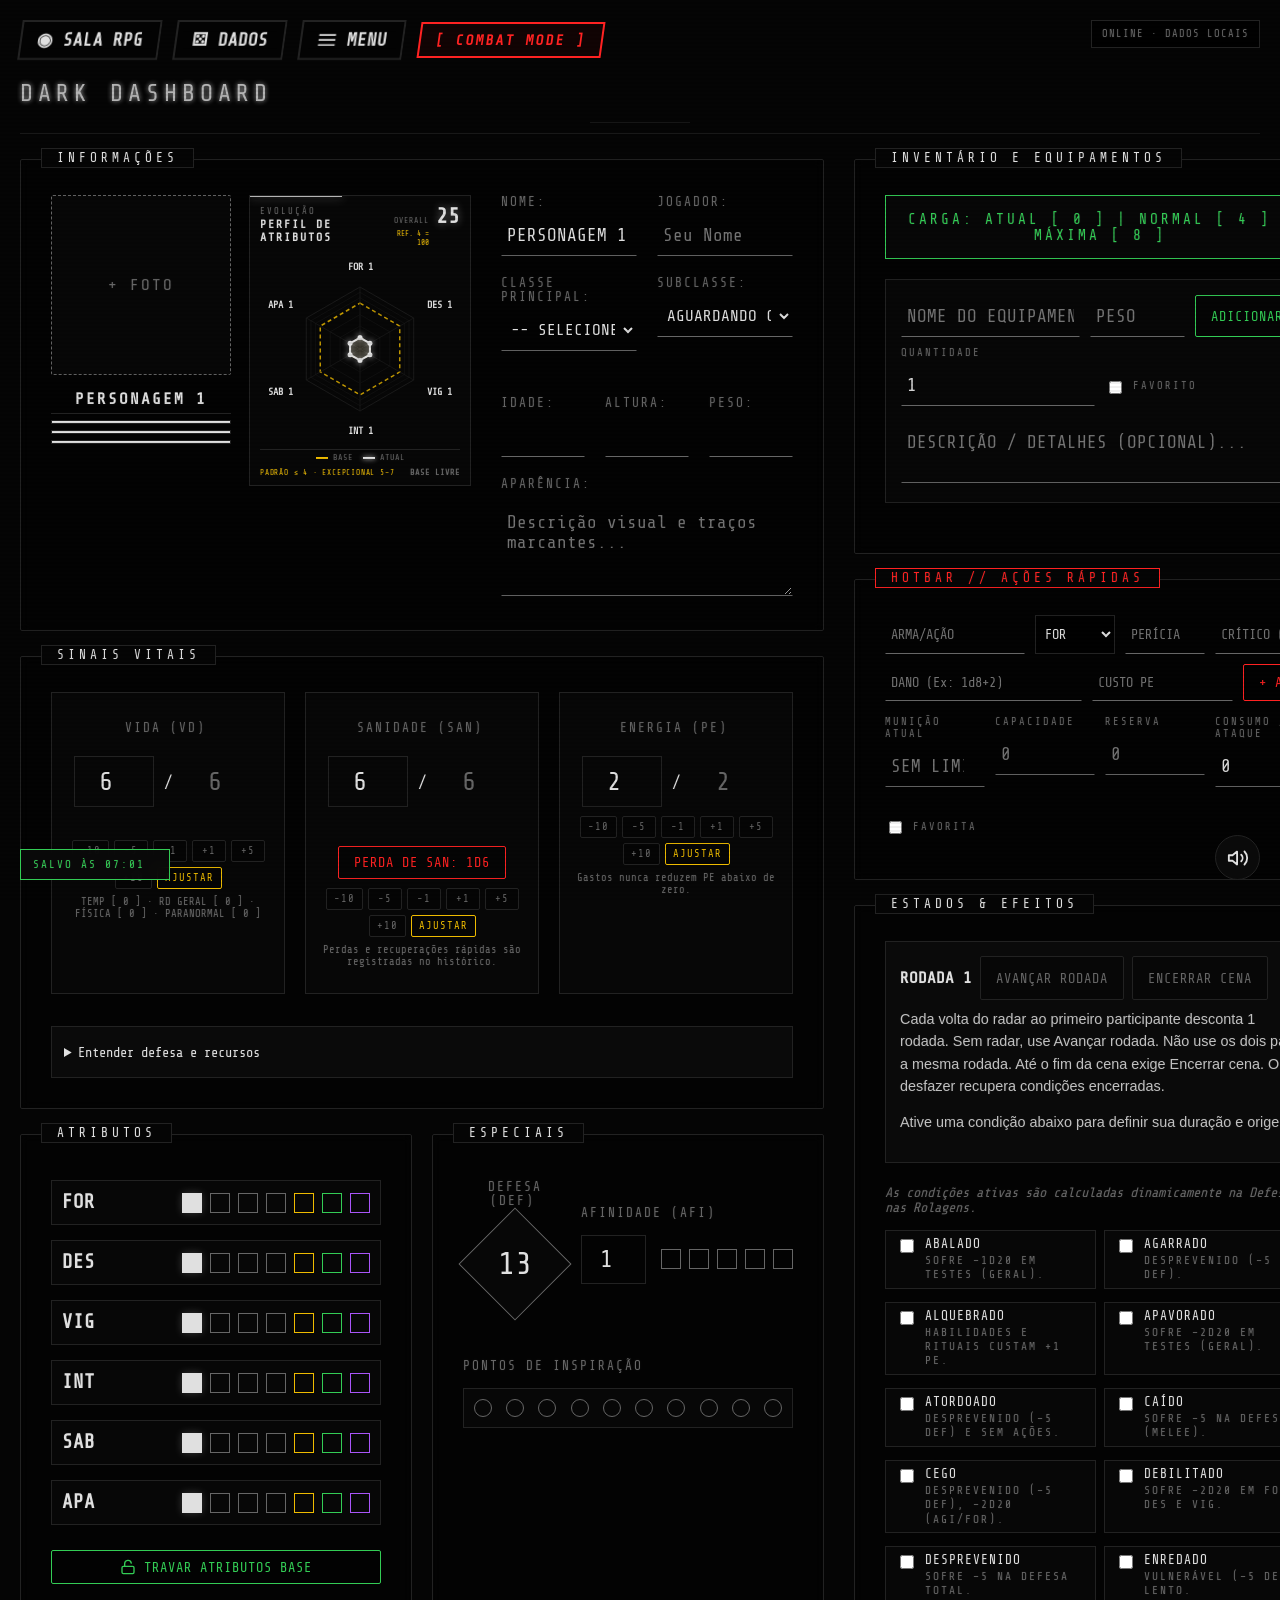
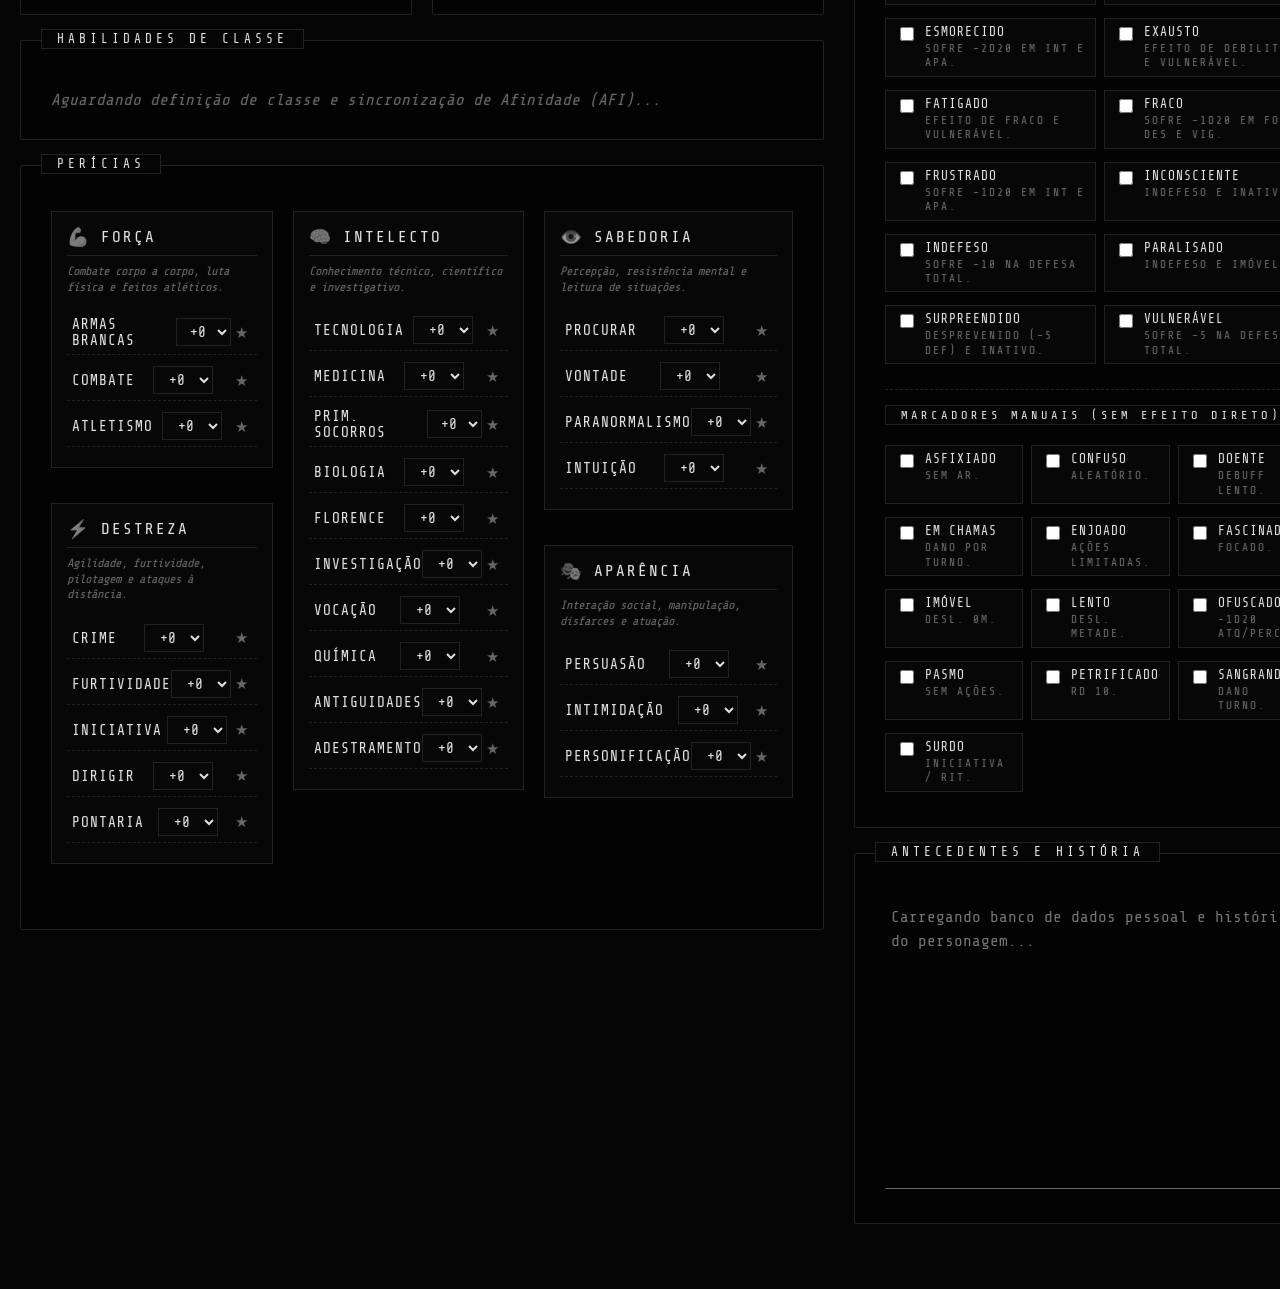
==== index.html @ 61d6f5fa "Update index.html" ====
<!DOCTYPE html>
<html lang="pt-BR">
<head>
    <meta charset="UTF-8">
    <meta name="viewport" content="width=device-width, initial-scale=1.0">
    <title>DARK DASHBOARD // TERMINAL</title>
    <meta name="theme-color" content="#050505">
    <meta name="application-name" content="Dark Dashboard">
    <meta name="apple-mobile-web-app-capable" content="yes">
    <meta name="apple-mobile-web-app-status-bar-style" content="black-translucent">
    <link rel="manifest" href="./manifest.webmanifest">
    <link rel="icon" type="image/png" sizes="192x192" href="./icons/icon-192.png">
    <link rel="apple-touch-icon" href="./icons/icon-192.png">

    

    <style>
        @import url('https://fonts.googleapis.com/css2?family=Cinzel:wght@400;700&family=Oswald:wght@400;700&family=Press+Start+2P&family=Share+Tech+Mono&display=swap');
        
        html { scroll-behavior: smooth; }
        :root {
            --bg-color: #050505; --panel-bg: #0a0a0a; --text-main: #e0e0e0;
            --border-color: #222222; --glow: #ffffff; --dim-text: #666666;
            --alert-color: #ff2222; --gold-color: #eebb00; --accent-green: #33cc55;
            --shadow-opacity: 0.8; --menu-accent: #e0e0e0; 
        }
        body.theme-architect {
            --bg-color: #020802; --panel-bg: #030d03; --text-main: #4CAF50;
            --border-color: #112a11; --glow: #69f0ae; --dim-text: #2e7d32;
            --alert-color: #ff5252; --gold-color: #b2ff59; --accent-green: #00e676;
            --shadow-opacity: 0.5; --menu-accent: #4CAF50;
        }
        body.theme-light {
            --bg-color: #eeeeee; --panel-bg: #fdfdfd; --text-main: #111111;
            --border-color: #cccccc; --glow: #555555; --dim-text: #666666;
            --alert-color: #d32f2f; --gold-color: #e65100; --accent-green: #2e7d32;
            --shadow-opacity: 0.1; --menu-accent: #111111;
        }
        
        /* --- NOVOS TEMAS --- */
        body.theme-ambar {
            --bg-color: #0a0500; --panel-bg: #140a00; --text-main: #ffb000;
            --border-color: #4d2600; --glow: #ffcc00; --dim-text: #b37700;
            --alert-color: #ff3300; --gold-color: #ffaa00; --accent-green: #ff9900;
            --shadow-opacity: 0.8; --menu-accent: #ffb000;
        }
        body.theme-ordem {
            --bg-color: #000000; --panel-bg: #050505; --text-main: #f0f0f0;
            --border-color: #8b0000; --glow: #e60000; --dim-text: #777777;
            --alert-color: #cc0000; --gold-color: #e60000; --accent-green: #cc0000;
            --shadow-opacity: 0.9; --menu-accent: #e60000;
        }
        body.theme-contencao {
            --bg-color: #02060f; --panel-bg: #050d1c; --text-main: #b3e6ff;
            --border-color: #0a1f3d; --glow: #80d4ff; --dim-text: #5c99cc;
            --alert-color: #d90011; --gold-color: #00ccff; --accent-green: #d90011;
            --shadow-opacity: 0.7; --menu-accent: #80d4ff;
        }
        body.theme-neon {
            --bg-color: #050510; --panel-bg: #0a0a1a; --text-main: #00ffff;
            --border-color: #1a0033; --glow: #ff00ff; --dim-text: #008888;
            --alert-color: #ff0055; --gold-color: #ffff00; --accent-green: #00ffcc;
            --shadow-opacity: 0.8; --menu-accent: #ff00ff;
        }

        /* --- FONTES PERSONALIZÁVEIS --- */
        body.font-clean, body.font-clean input, body.font-clean textarea, body.font-clean select, body.font-clean button, body.font-clean .sys-btn {
            font-family: 'Segoe UI', Tahoma, Geneva, Verdana, sans-serif !important;
        }
        body.font-militar, body.font-militar input, body.font-militar textarea, body.font-militar select, body.font-militar button, body.font-militar .sys-btn {
            font-family: 'Oswald', sans-serif !important;
            letter-spacing: 1px;
        }
        body.font-gotica, body.font-gotica input, body.font-gotica textarea, body.font-gotica select, body.font-gotica button, body.font-gotica .sys-btn {
            font-family: 'Cinzel', serif !important;
            font-weight: bold;
        }
        body.font-pixel, body.font-pixel input, body.font-pixel textarea, body.font-pixel select, body.font-pixel button, body.font-pixel .sys-btn {
            font-family: 'Press Start 2P', cursive !important; 
            font-size: 0.65rem !important; 
            line-height: 1.6;
        }
        body.font-typewriter, body.font-typewriter input, body.font-typewriter textarea, body.font-typewriter select, body.font-typewriter button, body.font-typewriter .sys-btn {
            font-family: 'Courier New', Courier, monospace !important;
            font-weight: bold;
        }
        body.font-book, body.font-book input, body.font-book textarea, body.font-book select, body.font-book button, body.font-book .sys-btn {
            font-family: Georgia, serif !important;
        }

        body.font-pixel h1 { font-size: 1.5rem !important; }
        body.font-pixel .hud-name { font-size: 1.2rem !important; }
        body.font-pixel .menu-item { font-size: 1.1rem !important; }
        body.font-pixel .status-inputs input, body.font-pixel .def-box input { font-size: 1.2rem !important; }

        /* --- CUSTOM SHAPES (GEOMETRIA DA INTERFACE) --- */
        body.shape-round .panel, body.shape-round .sys-btn, body.shape-round .macro-item, body.shape-round .status-box, body.shape-round .def-box, body.shape-round .ability-card, body.shape-round .inventory-item, body.shape-round select, body.shape-round .modal-content, body.shape-round .portrait-box {
            border-radius: 12px !important;
        }
        body.shape-round .box { border-radius: 4px !important; }
        
        body.shape-angular .panel, body.shape-angular .status-box, body.shape-angular .ability-card, body.shape-angular .inventory-item, body.shape-angular .modal-content, body.shape-angular .portrait-box {
            clip-path: polygon(15px 0, 100% 0, 100% calc(100% - 15px), calc(100% - 15px) 100%, 0 100%, 0 15px);
            border-radius: 0 !important;
        }
        body.shape-angular .sys-btn, body.shape-angular .fixed-menu-btn, body.shape-angular .fixed-combat-btn {
            clip-path: polygon(8px 0, 100% 0, 100% calc(100% - 8px), calc(100% - 8px) 100%, 0 100%, 0 8px);
            transform: none !important;
        }
        body.shape-angular .def-box { clip-path: polygon(50% 0%, 100% 50%, 50% 100%, 0% 50%); border-radius: 0; }

        /* --- WALLPAPER BACKGROUND --- */
        .custom-bg {
            position: fixed; top: 0; left: 0; width: 100vw; height: 100vh;
            z-index: 0; opacity: 0.18; mix-blend-mode: normal;
            background-size: cover; background-position: center; background-repeat: no-repeat;
            display: none; pointer-events: none;
        }

        /* --- EFEITOS VISUAIS: PARTICULAS E SANGUE --- */
        .particles-container { position: fixed; top: 0; left: 0; width: 100vw; height: 100vh; pointer-events: none; z-index: -1; overflow: hidden; }
        .particle { position: absolute; background: var(--glow); border-radius: 50%; opacity: 0; animation: float-up linear infinite; }
        @keyframes float-up { 0% { transform: translateY(100vh) scale(0); opacity: 0; } 10% { opacity: 0.4; } 90% { opacity: 0.4; } 100% { transform: translateY(-10vh) scale(1.5); opacity: 0; } }

        .blood-vignette { position: fixed; top: 0; left: 0; width: 100vw; height: 100vh; pointer-events: none; z-index: 9997; opacity: 0; transition: opacity 1.5s ease; box-shadow: inset 0 0 150px rgba(220, 0, 0, 0); }
        .blood-vignette.active { opacity: 1; animation: pulse-blood 2s infinite alternate ease-in-out; }
        @keyframes pulse-blood { 0% { box-shadow: inset 0 0 100px rgba(180, 0, 0, 0.4); } 100% { box-shadow: inset 0 0 200px rgba(255, 0, 0, 0.8); } }
        body.theme-combat .blood-vignette { display: none !important; }

        /* --- COMBAT MODE THEME (CINEMÁTICO E ALTA VISIBILIDADE) --- */
        /* O Combat Mode possui uma paleta própria, independente do tema normal da ficha. */
        body.theme-combat {
            --bg-color: #020304;
            --panel-bg: #07090b;
            --text-main: #edf3f8;
            --border-color: #26313a;
            --glow: #dceaf5;
            --dim-text: #7d8a95;
            --alert-color: #8ecbff;
            --gold-color: #ffffff;
            --accent-green: #b8dfff;
            --shadow-opacity: 0.88;
            --menu-accent: #edf3f8;
            --combat-rgb: 210, 230, 245;
            --combat-panel-rgb: 18, 24, 30;
            padding: 85px 5px 5px;
            overflow-y: auto;
            animation: combat-vignette 4s infinite alternate;
        }

        /* PALETAS DO COMBAT MODE */
        body.theme-combat.combat-carbon {
            --bg-color: #020304; --panel-bg: #07090b; --text-main: #edf3f8;
            --border-color: #26313a; --glow: #dceaf5; --dim-text: #7d8a95;
            --alert-color: #8ecbff; --gold-color: #ffffff; --accent-green: #b8dfff;
            --menu-accent: #edf3f8; --combat-rgb: 210, 230, 245; --combat-panel-rgb: 18, 24, 30;
        }
        body.theme-combat.combat-contencao {
            --bg-color: #010713; --panel-bg: #03101f; --text-main: #d8f3ff;
            --border-color: #123b59; --glow: #59c7ff; --dim-text: #6092ad;
            --alert-color: #48d9ff; --gold-color: #c8f4ff; --accent-green: #00c8ff;
            --menu-accent: #59c7ff; --combat-rgb: 59, 190, 255; --combat-panel-rgb: 3, 22, 40;
        }
        body.theme-combat.combat-architect {
            --bg-color: #010703; --panel-bg: #031108; --text-main: #d9ffe4;
            --border-color: #16452a; --glow: #5ef08c; --dim-text: #5e9a70;
            --alert-color: #82ff9f; --gold-color: #d6ff8f; --accent-green: #00e676;
            --menu-accent: #5ef08c; --combat-rgb: 55, 230, 105; --combat-panel-rgb: 3, 28, 13;
        }
        body.theme-combat.combat-ambar {
            --bg-color: #080500; --panel-bg: #120b01; --text-main: #fff1c7;
            --border-color: #5b3a0b; --glow: #ffc247; --dim-text: #a57b36;
            --alert-color: #ffd36a; --gold-color: #fff0a6; --accent-green: #ffab28;
            --menu-accent: #ffc247; --combat-rgb: 255, 177, 48; --combat-panel-rgb: 36, 21, 2;
        }
        body.theme-combat.combat-breu {
            --bg-color: #050208; --panel-bg: #0d0613; --text-main: #f0e3ff;
            --border-color: #39204c; --glow: #b875ff; --dim-text: #8964a3;
            --alert-color: #d49cff; --gold-color: #f5dcff; --accent-green: #9d55ff;
            --menu-accent: #b875ff; --combat-rgb: 174, 103, 255; --combat-panel-rgb: 25, 10, 37;
        }
        body.theme-combat.combat-sangue {
            --bg-color: #030101; --panel-bg: #0a0202; --text-main: #ffb0b0;
            --border-color: #4a0505; --glow: #ff3030; --dim-text: #bb6666;
            --alert-color: #ff3535; --gold-color: #ffffff; --accent-green: #ff5555;
            --menu-accent: #ffffff; --combat-rgb: 255, 35, 35; --combat-panel-rgb: 42, 3, 3;
        }
        
        @keyframes combat-vignette {
            0% { box-shadow: inset 0 0 50px rgba(var(--combat-rgb), 0.04); }
            100% { box-shadow: inset 0 0 150px rgba(var(--combat-rgb), 0.22); }
        }
        
        @keyframes heartbeat-border {
            0%, 100% { border-color: var(--border-color); box-shadow: 0 4px 10px rgba(0,0,0,0.5); }
            10%, 30% { border-color: var(--alert-color); box-shadow: 0 0 20px rgba(var(--combat-rgb), 0.34); }
            20% { border-color: var(--border-color); }
        }
        
        body.theme-combat #panel-vitals, 
        body.theme-combat #panel-combat-macros, 
        body.theme-combat #panel-initiative {
            animation: heartbeat-border 2.5s infinite ease-in-out;
        }
        
        body.theme-combat .status-inputs input, 
        body.theme-combat .def-box input, 
        body.theme-combat .macro-item span:first-child, 
        body.theme-combat .init-row span,
        body.theme-combat .status-box label {
            color: #ffffff !important; 
            text-shadow: 0 0 8px rgba(var(--combat-rgb), 0.72);
        }
        
        /* Botões de ataque seguem o mesmo componente visual (.sys-btn) do restante do site. */
        body.theme-combat .macro-btn {
            background: rgba(var(--combat-rgb), 0.08);
            color: var(--alert-color);
            border-color: var(--alert-color);
            box-shadow: none;
        }
        body.theme-combat .macro-btn:hover:not(:disabled) {
            background: var(--alert-color);
            color: var(--bg-color);
            border-color: var(--alert-color);
            box-shadow: 0 0 10px var(--glow);
        }

        body.theme-combat h1 { display: none !important; }
        body.theme-combat .container { max-width: 100%; padding: 0 5px; }
        body.theme-combat .hide-in-combat { display: none !important; }
        body.theme-combat .page-header { display: none !important; }
        
        body.theme-combat .pages-wrapper { display: block; column-count: 4; column-gap: 15px; }
        @media (max-width: 1600px) { body.theme-combat .pages-wrapper { column-count: 3; } }
        @media (max-width: 1100px) { body.theme-combat .pages-wrapper { column-count: 2; } }
        @media (max-width: 700px) { body.theme-combat .pages-wrapper { column-count: 1; } }
        
        body.theme-combat .page, body.theme-combat #panel-attr-specials { display: contents; } 
        body.theme-combat #panel-background, body.theme-combat #panel-notes { display: none !important; }
        
        body.theme-combat .panel { 
            break-inside: avoid-column; page-break-inside: avoid; -webkit-column-break-inside: avoid;
            display: inline-block; width: 100%; 
            padding: 22px 12px 12px; margin-bottom: 15px; 
            box-shadow: 0 4px 10px rgba(0,0,0,0.5); border-width: 1px;
        }
        body.theme-combat .panel-title { top: -9px; font-size: 0.7rem; padding: 2px 10px; background: #000; border-color: var(--alert-color);}
        body.theme-combat #panel-id .panel-content.grid-2 { display: block; }
        body.theme-combat #panel-id .panel-content.grid-2 > div { grid-column: span 1 !important; margin-bottom: 0;}
        body.theme-combat #panel-id input { font-size: 1.1rem; padding: 6px; height: 32px; }
        
        body.theme-combat #panel-vitals .panel-content { display: flex; flex-direction: column; gap: 8px; }
        body.theme-combat #panel-vitals .status-box { padding: 10px; margin: 0; background: rgba(var(--combat-rgb), 0.025); border-color: rgba(var(--combat-rgb), 0.22);}
        body.theme-combat .status-inputs { margin-top: 5px; display: flex; justify-content: center; gap: 5px; align-items: center; }
        body.theme-combat .status-inputs input { font-size: 1.2rem; padding: 2px; width: 50px; height: 30px; }
        body.theme-combat .status-alert { font-size: 0.65rem; margin-top: 6px; line-height: 1.2; height: auto;}
        body.theme-combat .sys-btn { font-size: 0.65rem; padding: 4px 8px; }
        
        body.theme-combat #panel-skills .grid-3 { display: flex; flex-direction: column; gap: 5px; }
        body.theme-combat .skill-category { margin-bottom: 5px; padding: 8px; }
        body.theme-combat .category-title { margin-bottom: 4px; padding-bottom: 4px; font-size: 0.85rem; }
        body.theme-combat .skill-row { margin-bottom: 2px; padding: 2px; }
        body.theme-combat .skill-row span { font-size: 0.85rem; }
        body.theme-combat .skill-val { padding: 1px; font-size: 0.85rem; height: 22px; width: 50px; }
        body.theme-combat .attr-row { padding: 4px 8px; margin-bottom: 4px; font-size: 1rem; }
        body.theme-combat .boxes .box { width: 16px; height: 16px; }
        body.theme-combat .circle { width: 14px; height: 14px; }
        
        body.theme-combat #panel-specials .flex-row { flex-direction: column; gap: 15px; margin-bottom: 10px !important; margin-top: 5px !important; align-items: center;}
        body.theme-combat .def-box { width: 60px; height: 60px; margin: 5px auto; }
        body.theme-combat .def-box input { font-size: 1.5rem; }
        body.theme-combat #afi_val { width: 45px; font-size: 1.2rem; height: 30px;}
        body.theme-combat #afi-boxes { flex-wrap: wrap; justify-content: center; }
        
        body.theme-combat .abilities-list, body.theme-combat .inventory-list { max-height: 25vh; min-height: 150px; padding-right: 5px; margin-top: 5px; }
        body.theme-combat .ability-card, body.theme-combat .inventory-item { padding: 6px 10px; margin-bottom: 6px; }
        body.theme-combat .ability-name, body.theme-combat .item-name { font-size: 0.9rem; }
        body.theme-combat .ability-req, body.theme-combat .item-weight { font-size: 0.7rem; padding: 1px 4px;}
        body.theme-combat .ability-desc, body.theme-combat .item-desc { font-size: 0.75rem; line-height: 1.2; margin-top: 4px;}
        
        body.theme-combat .carga-display { font-size: 0.65rem; padding: 8px; margin-bottom: 8px; letter-spacing: 1px;}
        body.theme-combat #panel-conditions p { display: none; }
        body.theme-combat .cond-grid { grid-template-columns: repeat(2, 1fr); gap: 4px; margin-top: 5px; }
        body.theme-combat .cond-grid.manual-markers { grid-template-columns: repeat(3, 1fr); }
        body.theme-combat .cond-item { padding: 4px; gap: 4px; align-items: center; border: none; background: transparent; justify-content: flex-start;}
        body.theme-combat .cond-desc { display: none; }
        body.theme-combat .cond-label { font-size: 0.65rem; margin-bottom: 0; display: inline-block; white-space: nowrap;}
        body.theme-combat .cond-item input[type="checkbox"] { width: 12px; height: 12px; margin-top: 0; }

        /* PAINEIS EXCLUSIVOS DE COMBATE */
        .combat-only-panel { display: none !important; }
        body.theme-combat .combat-only-panel { display: inline-block !important; width: 100%; }

        .macro-item { background: rgba(var(--combat-rgb, 255, 40, 40), 0.05); border: 1px solid var(--border-color); padding: 8px 10px; margin-bottom: 5px; display: flex; justify-content: space-between; align-items: center; border-left: 2px solid var(--alert-color); transition: 0.2s;}
        .macro-item:hover { background: rgba(var(--combat-rgb, 255, 40, 40), 0.11); border-color: var(--alert-color); }

        /* Seletor visual das paletas de combate */
        .combat-theme-btn { position: relative; padding-left: 30px !important; }
        .combat-theme-btn::before {
            content: ""; position: absolute; left: 10px; top: 50%; transform: translateY(-50%);
            width: 10px; height: 10px; border: 1px solid currentColor; background: var(--combat-swatch, currentColor);
            box-shadow: 0 0 8px var(--combat-swatch, currentColor);
        }
        #btn-combat-carbon { --combat-swatch: #dceaf5; }
        #btn-combat-contencao { --combat-swatch: #59c7ff; }
        #btn-combat-architect { --combat-swatch: #5ef08c; }
        #btn-combat-ambar { --combat-swatch: #ffc247; }
        #btn-combat-breu { --combat-swatch: #b875ff; }
        #btn-combat-sangue { --combat-swatch: #ff3030; }
        body.theme-combat .fixed-combat-btn {
            background: rgba(var(--combat-rgb), 0.12); color: var(--glow); border-color: var(--glow);
            box-shadow: 0 0 14px rgba(var(--combat-rgb), 0.26);
        }
        body.theme-combat .fixed-combat-btn:hover,
        body.theme-combat .fixed-combat-btn.active {
            background: var(--glow); color: var(--bg-color); border-color: var(--glow);
            box-shadow: 0 0 18px rgba(var(--combat-rgb), 0.62);
        }


        /* =========================================================
           PACOTE DE CUSTOMIZAÇÃO VISUAL
           Paleta, densidade, presets e estilos de barras.
           ========================================================= */
        .custom-palette-grid {
            display: grid; grid-template-columns: repeat(4, minmax(120px, 1fr));
            gap: 12px; width: 100%; margin-top: 10px;
        }
        .custom-color-field {
            border: 1px solid var(--border-color); background: rgba(255,255,255,0.02);
            padding: 10px; min-width: 0;
        }
        .custom-color-field label { margin-bottom: 8px; font-size: 0.68rem; }
        .custom-color-field input[type="color"] {
            appearance: none; -webkit-appearance: none; width: 100%; height: 34px;
            border: 1px solid var(--border-color); background: transparent; padding: 2px; cursor: pointer;
        }
        .custom-color-field input[type="color"]::-webkit-color-swatch-wrapper { padding: 0; }
        .custom-color-field input[type="color"]::-webkit-color-swatch { border: none; }
        .custom-color-field input[type="color"]::-moz-color-swatch { border: none; }
        .appearance-summary {
            color: var(--dim-text); border-left: 2px solid var(--menu-accent);
            padding: 8px 12px; margin-top: 10px; font-size: .72rem; line-height: 1.45;
        }

        /* Densidade da interface */
        body:not(.theme-combat).density-compact { padding-top: 62px; }
        body:not(.theme-combat).density-compact .pages-wrapper { gap: 14px; }
        body:not(.theme-combat).density-compact .panel { padding: 25px 18px 16px; margin-bottom: 14px; }
        body:not(.theme-combat).density-compact .panel-title { font-size: .68rem; letter-spacing: 2px; }
        body:not(.theme-combat).density-compact .status-box { padding: 14px 8px; }
        body:not(.theme-combat).density-compact .status-inputs { margin-top: 8px; gap: 5px; }
        body:not(.theme-combat).density-compact .status-inputs input { width: 62px; font-size: 20px; padding: 5px 2px; }
        body:not(.theme-combat).density-compact .attr-row { padding: 6px 8px; margin-bottom: 7px; font-size: 1rem; }
        body:not(.theme-combat).density-compact .skill-category { padding: 9px; margin-bottom: 14px; }
        body:not(.theme-combat).density-compact .skill-row { padding: 3px; margin-bottom: 2px; }
        body:not(.theme-combat).density-compact .ability-card,
        body:not(.theme-combat).density-compact .inventory-item { padding: 8px 10px; margin-bottom: 7px; }
        body:not(.theme-combat).density-compact textarea { min-height: 72px; }

        body:not(.theme-combat).density-cinematic .container { max-width: 1450px; }
        body:not(.theme-combat).density-cinematic .pages-wrapper { gap: 38px; }
        body:not(.theme-combat).density-cinematic .panel { padding: 48px 38px 38px; margin-bottom: 38px; }
        body:not(.theme-combat).density-cinematic .panel-title { font-size: .9rem; letter-spacing: 6px; padding: 4px 20px; }
        body:not(.theme-combat).density-cinematic .status-box { padding: 35px 20px; }
        body:not(.theme-combat).density-cinematic .status-inputs input { width: 96px; font-size: 31px; }
        body:not(.theme-combat).density-cinematic .attr-row { padding: 14px 16px; margin-bottom: 18px; }
        body:not(.theme-combat).density-cinematic .ability-card,
        body:not(.theme-combat).density-cinematic .inventory-item { padding: 20px 24px; margin-bottom: 18px; }

        /* Formatos das barras do HUD */
        body.bar-style-pill .bar-bg, body.bar-style-pill .bar-bg-mini { border-radius: 999px; overflow: hidden; }
        body.bar-style-pill .bar-fill, body.bar-style-pill .bar-fill-mini { border-radius: 999px; }

        body.bar-style-segmented .bar-bg, body.bar-style-segmented .bar-bg-mini {
            overflow: hidden; position: relative;
            background-image: repeating-linear-gradient(90deg, transparent 0 9%, var(--bg-color) 9% 11%);
        }
        body.bar-style-segmented .bar-bg::after, body.bar-style-segmented .bar-bg-mini::after {
            content: ""; position: absolute; inset: 0; pointer-events: none;
            background: repeating-linear-gradient(90deg, transparent 0 9%, var(--bg-color) 9% 11%);
        }

        body.bar-style-tactical .bar-bg { height: 12px; transform: skewX(-18deg); border-width: 2px; }
        body.bar-style-tactical .bar-fill { box-shadow: 0 0 12px currentColor; }
        body.bar-style-tactical .bar-bg-mini { height: 6px; transform: skewX(-18deg); }

        body.bar-style-minimal .bar-bg, body.bar-style-minimal .bar-bg-mini {
            height: 2px; border: 0; background: var(--border-color); overflow: visible;
        }
        body.bar-style-minimal .bar-fill, body.bar-style-minimal .bar-fill-mini {
            box-shadow: 0 0 8px var(--menu-accent); position: relative;
        }
        body.bar-style-minimal .bar-fill::after, body.bar-style-minimal .bar-fill-mini::after {
            content: ""; position: absolute; right: -2px; top: 50%; width: 5px; height: 5px;
            transform: translateY(-50%); background: inherit; box-shadow: 0 0 8px currentColor;
        }

        body.bar-style-radial .hud-container { max-width: 460px; display: grid; grid-template-columns: repeat(3, 1fr); }
        body.bar-style-radial .hud-name, body.bar-style-radial .hud-nex { grid-column: 1 / -1; }
        body.bar-style-radial .hud-bar { align-items: center; text-align: center; }
        body.bar-style-radial .bar-bg {
            width: 68px; height: 68px; border-radius: 50%; border: 1px solid var(--border-color);
            background: conic-gradient(var(--bar-color, var(--menu-accent)) var(--bar-percent, 100%), #050505 0);
            position: relative;
        }
        body.bar-style-radial .bar-bg::after {
            content: attr(data-value); position: absolute; inset: 8px; border-radius: 50%;
            display: grid; place-items: center; background: var(--panel-bg); color: var(--text-main);
            font-size: .72rem; border: 1px solid var(--border-color);
        }
        body.bar-style-radial .bar-bg .bar-fill { display: none; }
        body.bar-style-radial .portrait-hud { display: grid; grid-template-columns: repeat(3, 1fr); align-items: center; }
        body.bar-style-radial .portrait-name { grid-column: 1 / -1; }
        body.bar-style-radial .hud-bar-mini { display: flex; justify-content: center; }
        body.bar-style-radial .bar-bg-mini {
            width: 29px; height: 29px; border-radius: 50%; border: 1px solid var(--border-color);
            background: conic-gradient(var(--bar-color, var(--menu-accent)) var(--bar-percent, 100%), #050505 0);
        }
        body.bar-style-radial .bar-bg-mini .bar-fill-mini { display: none; }

        @media (max-width: 800px) {
            .custom-palette-grid { grid-template-columns: repeat(2, minmax(110px, 1fr)); }
            body:not(.theme-combat).density-cinematic .panel { padding: 38px 20px 24px; }
        }

        /* --- EXPORTAÇÃO PDF E IMPRESSÃO PARA MESA --- */
        .print-only, .print-select-value { display: none; }
        .pdf-export-content { max-width: 820px; text-align: left; }
        .pdf-export-intro { color: var(--dim-text); font-size: .82rem; line-height: 1.55; margin: -8px 0 22px; }
        .pdf-export-grid { display: grid; grid-template-columns: repeat(3, minmax(0, 1fr)); gap: 12px; }
        .pdf-export-mode {
            min-height: 190px; padding: 18px 16px; border: 1px solid var(--border-color);
            background: rgba(255,255,255,.018); color: var(--text-main); font-family: inherit;
            text-align: left; cursor: pointer; transition: .2s ease; position: relative;
        }
        .pdf-export-mode:hover, .pdf-export-mode:focus-visible {
            border-color: var(--menu-accent); box-shadow: 0 0 14px color-mix(in srgb, var(--glow) 35%, transparent);
            transform: translateY(-2px); outline: none;
        }
        .pdf-export-mode.recommended { border-color: var(--accent-green); }
        .pdf-export-badge {
            display: inline-block; margin-bottom: 12px; padding: 3px 7px; border: 1px solid currentColor;
            color: var(--accent-green); font-size: .61rem; letter-spacing: 1px; text-transform: uppercase;
        }
        .pdf-export-mode strong { display: block; color: var(--glow); font-size: .93rem; letter-spacing: 1px; margin-bottom: 10px; }
        .pdf-export-mode span:last-child { display: block; color: var(--dim-text); font-size: .72rem; line-height: 1.45; }
        .pdf-export-note { margin-top: 16px; padding: 10px 12px; border-left: 2px solid var(--menu-accent); color: var(--dim-text); font-size: .7rem; line-height: 1.45; }
        @media (max-width: 760px) { .pdf-export-grid { grid-template-columns: 1fr; } .pdf-export-mode { min-height: 0; } }

        @media print {
            @page { size: A4 portrait; margin: 11mm 10mm 15mm; }
            html, body {
                background: #fff !important; color: #000 !important; padding: 0 !important; margin: 0 !important;
                width: 100% !important; min-height: 0 !important; display: block !important;
                -webkit-print-color-adjust: exact !important; print-color-adjust: exact !important;
            }
            body::before { display: none !important; }
            * {
                color: #000 !important; text-shadow: none !important; box-shadow: none !important;
                clip-path: none !important; border-radius: 0 !important;
            }
            .print-only { display: block !important; }
            .custom-bg, .blood-vignette, .particles-container, .top-fixed-controls, .mute-btn,
            .save-status-indicator, .panel-controls, .add-item-form, #btnConcluirAtributos,
            .glitch-overlay, #gameMenuOverlay, .overlay-screen, .modal-overlay, #classDetails,
            .bonus-display, .status-alert, .minimize-btn, .drag-handle, .combat-only-panel,
            .sys-btn, button, .item-remove, #portraitUpload { display: none !important; }

            #printDocumentHeader {
                display: flex !important; justify-content: space-between; align-items: flex-end;
                border-bottom: 2px solid #000; padding: 0 0 5mm; margin-bottom: 7mm;
                font-family: Arial, sans-serif;
            }
            .print-document-title { font-size: 17pt; font-weight: 800; letter-spacing: 1.5px; }
            .print-document-meta { text-align: right; font-size: 8.5pt; line-height: 1.45; }
            .print-document-meta strong { display: block; font-size: 10pt; }
            #printDocumentFooter { display: none !important; }

            .page-header { display: none !important; }
            .container { max-width: 100% !important; width: 100% !important; margin: 0 !important; padding: 0 !important; }
            .pages-wrapper { display: block !important; column-count: auto !important; columns: auto !important; }
            .page { display: block !important; opacity: 1 !important; animation: none !important; page-break-after: auto; }
            .page + .page { break-before: page; page-break-before: always; }
            .panel.collapsed .panel-content { display: block !important; }
            .panel::before { display: none !important; }

            .panel {
                border: .35mm solid #000 !important; background: #fff !important;
                break-inside: avoid; page-break-inside: avoid; margin: 0 0 6mm !important;
                padding: 8mm 4mm 4mm !important; position: relative !important;
            }
            #panel-skills, #panel-inventory, #panel-abilities, #panel-background, #panel-combat-macros {
                break-inside: auto; page-break-inside: auto;
            }
            .skill-category, .inventory-item, .ability-card, .macro-item, .status-box, .def-box {
                break-inside: avoid; page-break-inside: avoid;
            }
            .panel > .panel-title {
                position: absolute !important; top: -3.2mm !important; left: 4mm !important;
                background: #fff !important; color: #000 !important; border: .3mm solid #000 !important;
                padding: 1mm 3mm !important; font: 700 8pt Arial, sans-serif !important;
                letter-spacing: 1px !important;
            }
            .panel-content { overflow: visible !important; }
            .grid-2, .grid-3, .info-grid { gap: 4mm !important; }
            .info-grid { grid-template-columns: 52mm 1fr !important; }
            .character-visuals { display: block !important; }
            .attribute-radar-card { display: none !important; }
            .portrait-box { width: 44mm !important; height: 52mm !important; border: .3mm solid #000 !important; }
            .portrait-hud { display: none !important; }

            label, .category-title, .item-name, .ability-name { font-family: Arial, sans-serif !important; }
            label { font-size: 7.5pt !important; }
            input, textarea, select {
                color: #000 !important; -webkit-text-fill-color: #000 !important;
                border: 0 !important; border-bottom: .25mm solid #000 !important;
                background: transparent !important; font: 9pt Arial, sans-serif !important;
                padding: 1mm .5mm !important; opacity: 1 !important;
            }
            input[readonly] { border-bottom-color: #777 !important; }
            select { display: none !important; }
            .print-select-value {
                display: inline-block !important; min-height: 5mm; width: 100%;
                border-bottom: .25mm solid #000; padding: 1mm .5mm;
                font: 9pt Arial, sans-serif !important; color: #000 !important;
            }
            .print-select-value.print-skill-value { width: 18mm; text-align: center; flex: 0 0 18mm; }
            input[type="hidden"] { display: none !important; }
            textarea {
                min-height: 16mm !important; height: auto !important; overflow: visible !important;
                resize: none !important; white-space: pre-wrap !important; line-height: 1.35 !important;
                border: .25mm solid #777 !important;
            }
            #charBackground { min-height: 55mm !important; }
            #charAppearance { min-height: 22mm !important; }

            .status-box, .def-box, .attr-row, .skill-category, .inventory-item, .ability-card, .macro-item {
                background: transparent !important; border-color: #777 !important;
            }
            .status-box { padding: 4mm 2mm !important; }
            .status-inputs input { width: 18mm !important; min-width: 0 !important; font-size: 13pt !important; text-align: center !important; }
            .def-box { width: 22mm !important; height: 22mm !important; }
            .def-box input { font-size: 15pt !important; }
            .box { border: .3mm solid #000 !important; background: #fff !important; box-shadow: none !important; }
            .box.filled { background: #000 !important; }

            .skill-row { border-bottom: .2mm dashed #aaa !important; padding: 1.2mm 0 !important; }
            .skill-val { width: 18mm !important; text-align: center !important; }
            .abilities-list, .inventory-list { max-height: none !important; min-height: 0 !important; overflow: visible !important; }
            .ability-card, .inventory-item, .macro-item { margin-bottom: 2.5mm !important; padding: 2.5mm 3mm !important; }
            .ability-desc, .item-desc { font: 8pt/1.35 Arial, sans-serif !important; }
            .item-weight { font: 7.5pt Arial, sans-serif !important; }
            .carga-display { border: .3mm solid #000 !important; background: #fff !important; font: 8pt Arial, sans-serif !important; }
            #inventoryList::after, #macroList::after, .abilities-list::after { display: none !important; }

            #panel-combat-macros .panel-content > div:first-child { display: none !important; }
            .macro-item { display: block !important; border-left: .7mm solid #000 !important; }
            .macro-item > div:last-child { display: none !important; }
            .macro-item span { color: #000 !important; }

            #panel-conditions > .panel-content > p { display: none !important; }
            #panel-conditions .panel-content .panel-title {
                position: static !important; display: inline-block !important; background: #fff !important;
                color: #000 !important; border: .25mm solid #000 !important; padding: 1mm 2mm !important;
                margin: 2mm 0 !important; font: 700 7pt Arial, sans-serif !important; letter-spacing: .5px !important;
            }
            .cond-grid { grid-template-columns: repeat(3, 1fr) !important; gap: 1.5mm 3mm !important; }
            .cond-item { padding: 1mm !important; border: 0 !important; background: transparent !important; }
            .cond-desc { display: none !important; }
            .cond-label { font: 7.5pt Arial, sans-serif !important; }
            input[type="checkbox"] {
                appearance: none !important; -webkit-appearance: none !important; width: 3.8mm !important; height: 3.8mm !important;
                border: .3mm solid #000 !important; background: #fff !important; padding: 0 !important;
            }
            input[type="checkbox"]:checked { background: #000 !important; box-shadow: inset 0 0 0 .7mm #fff !important; }

            #printSessionNotes {
                display: none !important; border: .35mm solid #000; padding: 8mm 4mm 4mm;
                min-height: 230mm; margin-top: 5mm; break-before: page; page-break-before: always;
                position: relative; background: #fff;
            }
            #printSessionNotes::before {
                content: "ANOTAÇÕES DA SESSÃO"; position: absolute; top: -3.2mm; left: 4mm;
                background: #fff; border: .3mm solid #000; padding: 1mm 3mm;
                font: 700 8pt Arial, sans-serif; letter-spacing: 1px;
            }
            .print-note-lines { height: 216mm; background: repeating-linear-gradient(to bottom, transparent 0 8mm, #aaa 8mm 8.25mm); }

            body.print-session-mode #printSessionNotes,
            body.print-blank-mode #printSessionNotes { display: block !important; }
            body.print-complete-mode #printSessionNotes { display: none !important; }

            /* Sessão presencial: mantém dados fixos e abre espaço para controle a lápis. */
            body.print-session-mode #vd_atual,
            body.print-session-mode #san_atual,
            body.print-session-mode #pe_atual {
                color: transparent !important; -webkit-text-fill-color: transparent !important;
                border-bottom: .45mm solid #000 !important;
            }
            body.print-session-mode #insp-boxes .box.filled { background: #fff !important; }
            body.print-session-mode .cond-item input[type="checkbox"],
            body.print-session-mode .cond-item input[type="checkbox"]:checked { background: #fff !important; box-shadow: none !important; }
            body.print-session-mode .item-weight::after { content: "  |  QTD: ______"; font-weight: normal; }
            body.print-session-mode #cargaDisplay { color: transparent !important; position: relative; min-height: 7mm; }
            body.print-session-mode #cargaDisplay::before {
                content: attr(data-print-session); color: #000 !important; position: absolute; inset: 0;
                display: flex; align-items: center; justify-content: center;
            }

            /* Cópia completa: registra exatamente o estado atual. */
            body.print-complete-mode .item-weight::after { content: ""; }

            /* Ficha em branco: preserva a estrutura e remove dados do personagem. */
            body.print-blank-mode input,
            body.print-blank-mode textarea,
            body.print-blank-mode select,
            body.print-blank-mode .print-select-value {
                color: transparent !important; -webkit-text-fill-color: transparent !important;
            }
            body.print-blank-mode .box.filled { background: #fff !important; }
            body.print-blank-mode input[type="checkbox"],
            body.print-blank-mode input[type="checkbox"]:checked { background: #fff !important; box-shadow: none !important; }
            body.print-blank-mode img#portraitImg { display: none !important; }
            body.print-blank-mode span#portraitPlaceholder { display: block !important; color: #000 !important; }
            body.print-blank-mode .ability-card,
            body.print-blank-mode .inventory-item,
            body.print-blank-mode .macro-item,
            body.print-blank-mode .locked-msg { display: none !important; }
            body.print-blank-mode .inventory-list::after,
            body.print-blank-mode .abilities-list::after,
            body.print-blank-mode #macroList::after {
                content: ""; display: block !important; height: 36mm; width: 100%;
                background: repeating-linear-gradient(to bottom, transparent 0 8mm, #aaa 8mm 8.25mm);
            }
            body.print-blank-mode #cargaDisplay { color: transparent !important; position: relative; min-height: 7mm; }
            body.print-blank-mode #cargaDisplay::before {
                content: "CARGA: ATUAL [          ] | NORMAL [          ] | MÁXIMA [          ]";
                color: #000 !important; position: absolute; inset: 0; display: flex; align-items: center; justify-content: center;
            }
            body.print-blank-mode #printCharacterPlayer { display: none !important; }
        }

        * { box-sizing: border-box; }
        body::before {
            content: ""; position: fixed; top: 0; left: 0; width: 100vw; height: 100vh;
            background: linear-gradient(rgba(18, 16, 16, 0) 50%, rgba(0, 0, 0, 0.2) 50%);
            background-size: 100% 4px; z-index: 9999; pointer-events: none; opacity: 0.3;
        }
        body {
            background-color: var(--bg-color); color: var(--text-main);
            font-family: 'Share Tech Mono', monospace; margin: 0; padding: 70px 20px 40px;
            display: flex; flex-direction: column; align-items: center;
            text-shadow: 0 0 2px rgba(255, 255, 255, 0.1); transition: background-color 0.4s, color 0.4s; overflow-x: hidden;
        }

        .top-fixed-controls { position: fixed; top: 20px; left: 20px; z-index: 10000; display: flex; gap: 15px; align-items: center; }
        .fixed-menu-btn { background: rgba(0,0,0,0.5); color: var(--text-main); border: 2px solid var(--border-color); padding: 8px 15px; font-family: inherit; font-size: 1.1rem; font-weight: bold; cursor: pointer; display: flex; align-items: center; gap: 10px; transition: all 0.3s; transform: skewX(-8deg); backdrop-filter: blur(5px); }
        .fixed-menu-btn:hover { background: var(--text-main); color: var(--bg-color); border-color: var(--text-main); box-shadow: 0 0 15px var(--glow); }
        .fixed-combat-btn { background: rgba(255,0,0,0.05); color: var(--alert-color); border: 2px solid var(--alert-color); padding: 8px 15px; font-family: inherit; font-size: 0.9rem; font-weight: bold; cursor: pointer; transition: all 0.3s; transform: skewX(-8deg); letter-spacing: 2px; }
        .fixed-combat-btn:hover, .fixed-combat-btn.active { background: var(--alert-color); color: #000; box-shadow: 0 0 15px var(--alert-color); text-shadow: none; }

        .game-menu-overlay { position: fixed; top: 0; left: 0; width: 100vw; height: 100vh; background: rgba(5, 5, 5, 0.92); backdrop-filter: blur(10px); z-index: 99999; display: flex; opacity: 0; pointer-events: none; transform: translateX(-100%); transition: transform 0.4s cubic-bezier(0.175, 0.885, 0.32, 1.275), opacity 0.4s ease; }
        .game-menu-overlay.active { opacity: 1; pointer-events: auto; transform: translateX(0); }
        .menu-left-art { flex: 1; position: relative; border-right: 2px solid var(--border-color); display: flex; flex-direction: column; justify-content: flex-end; padding: 50px; background: linear-gradient(90deg, transparent 20%, rgba(255,255,255,0.02) 100%); }
        .menu-left-art::after { content: ""; position: absolute; right: -6px; top: 0; width: 10px; height: 100%; background: var(--menu-accent); opacity: 0.8; box-shadow: 0 0 15px var(--glow); }
        .hud-container { display: flex; flex-direction: column; gap: 20px; width: 100%; max-width: 400px; position: relative; z-index: 2;}
        .hud-name { font-size: 2.2rem; font-weight: bold; color: var(--glow); letter-spacing: 4px; border-bottom: 2px solid var(--border-color); padding-bottom: 10px; text-transform: uppercase; word-break: break-all;}
        .hud-bar { display: flex; flex-direction: column; gap: 5px; }
        .hud-bar span { font-size: 0.85rem; color: var(--dim-text); letter-spacing: 2px; }
        .bar-bg { width: 100%; height: 8px; background: #000; border: 1px solid var(--border-color); }
        .bar-fill { height: 100%; transition: width 0.5s ease; background: var(--menu-accent); }
        .hud-nex { font-size: 1.2rem; color: var(--dim-text); margin-top: 10px; letter-spacing: 3px; border-top: 1px dashed var(--border-color); padding-top: 15px;}
        .hud-nex span { color: var(--menu-accent); text-shadow: 0 0 5px var(--glow); font-size: 1.8rem; font-weight: bold;}
        .menu-right-nav { flex: 1.5; min-width: 0; height: 100vh; display: flex; flex-direction: column; justify-content: flex-start; padding: 40px 60px 40px 80px; position: relative; overflow-y: auto; overflow-x: hidden; scrollbar-width: thin; scrollbar-color: var(--border-color) transparent; }
        .menu-right-nav::-webkit-scrollbar { width: 6px; }
        .menu-right-nav::-webkit-scrollbar-track { background: transparent; }
        .menu-right-nav::-webkit-scrollbar-thumb { background: var(--border-color); }
        .menu-list { display: flex; flex-direction: column; gap: 20px; width: 100%; min-width: 0; flex-shrink: 0; position: relative; z-index: 2; }
        #mainMenuList { margin: auto 0; }
        #optionsMenuList, #customizationMenuList { margin: 0; padding-bottom: 20px; }
        .menu-item { display: flex; align-items: center; font-size: 2.2rem; color: var(--dim-text); text-transform: uppercase; cursor: pointer; transition: all 0.3s ease; width: fit-content; letter-spacing: 4px; }
        .menu-item:hover { color: var(--menu-accent); transform: translateX(20px); text-shadow: 0 0 10px rgba(255,255,255,0.2); }
        .menu-icon { width: 40px; height: 40px; border: 2px solid var(--border-color); margin-right: 20px; display: flex; align-items: center; justify-content: center; transition: all 0.3s ease; background: transparent; color: var(--dim-text); }
        .menu-item:hover .menu-icon, .menu-item.highlight .menu-icon { border-color: var(--menu-accent); background: var(--menu-accent); color: var(--bg-color); box-shadow: 0 0 15px var(--glow); }
        .menu-item.highlight { font-weight: bold; color: var(--text-main); }
        .menu-item.highlight:hover { transform: translateX(10px); }
        .menu-divider { width: 40%; height: 1px; background: var(--border-color); margin: 15px 0; }
        .menu-section-label { color: var(--dim-text); font-size: .72rem; letter-spacing: 4px; text-transform: uppercase; margin: 2px 0 -5px; }
        .menu-item.compact { font-size: 1.45rem; letter-spacing: 3px; }
        .menu-icon.compact-icon { width: 32px; height: 32px; min-width: 32px; }
        .menu-screen-title { display: flex; flex-direction: column; gap: 5px; margin: 6px 0 2px; padding-left: 2px; }
        .menu-screen-title strong { color: var(--text-main); font-size: 1rem; letter-spacing: 4px; }
        .menu-screen-title span { color: var(--dim-text); font-size: .7rem; letter-spacing: 1.5px; line-height: 1.5; }
        .options-group { margin-bottom: 25px; position: relative; z-index: 2; }
        .options-label { display: block; font-size: 0.8rem; color: var(--dim-text); letter-spacing: 2px; margin-bottom: 10px; text-transform: uppercase;}
        .options-row { display: flex; gap: 15px; flex-wrap: wrap; }
        .sys-btn { background: rgba(0,0,0,0.3); color: var(--dim-text); border: 1px solid var(--border-color); padding: 8px 15px; font-family: inherit; font-size: 0.85rem; cursor: pointer; transition: all 0.2s ease; text-transform: uppercase; letter-spacing: 1px; border-radius: 2px; }
        .sys-btn:hover:not(:disabled) { color: var(--bg-color); border-color: var(--menu-accent); background: var(--menu-accent); box-shadow: 0 0 10px var(--glow); }
        .sys-btn.active { background: var(--text-main); color: var(--bg-color); border-color: var(--text-main); font-weight: bold; }
        .macro-btn { padding: 6px 12px; font-size: 0.75rem; color: var(--alert-color); border-color: var(--alert-color); font-weight: bold; }
        .obs-config-grid { display: grid; grid-template-columns: minmax(180px, 0.8fr) minmax(0, 2fr); gap: 10px; align-items: end; width: 100%; max-width: 900px; }

        @media (max-height: 820px) {
            .menu-right-nav { padding-top: 25px; padding-bottom: 25px; }
            .menu-list { gap: 14px; }
            .options-group { margin-bottom: 18px; }
            .menu-item { font-size: 1.9rem; }
        }
        @media (max-width: 1100px) {
            .menu-left-art { flex: 0 0 34%; padding: 35px 25px; }
            .menu-right-nav { flex: 1; padding: 35px 30px 35px 45px; }
            .menu-item { font-size: 1.7rem; letter-spacing: 3px; }
            .obs-config-grid { grid-template-columns: 1fr; }
        }
        @media (max-width: 760px) {
            .game-menu-overlay { display: block; overflow: hidden; }
            .menu-left-art { display: none; }
            .menu-right-nav { width: 100%; height: 100vh; padding: 25px 18px 35px; }
            .menu-item { width: 100%; font-size: 1.25rem; letter-spacing: 2px; }
            .menu-icon { flex: 0 0 34px; width: 34px; height: 34px; margin-right: 12px; }
            .menu-item:hover, .menu-item.highlight:hover { transform: translateX(5px); }
            .menu-item.compact { font-size: 1.05rem; letter-spacing: 1.5px; }
            .menu-section-label { margin-top: 8px; }
            .menu-divider { width: 100%; }
            .options-row { gap: 8px; }
            .sys-btn { padding: 7px 10px; font-size: 0.75rem; }
            .obs-config-grid { grid-template-columns: minmax(0, 1fr); }
        }

        /* --- MENU: ÁREA ROLÁVEL E INDICADOR DE CONTINUIDADE --- */
        body.menu-open { overflow: hidden !important; }
        .game-menu-overlay { overflow: hidden; }
        .menu-left-art { min-width: 300px; }
        .menu-right-nav {
            min-width: 0; min-height: 0; height: 100vh;
            justify-content: flex-start;
            padding: clamp(42px, 7vh, 82px) clamp(28px, 5vw, 82px) 24px clamp(34px, 6vw, 80px);
            overflow: hidden;
        }
        .menu-list {
            width: 100%; height: 100%; min-height: 0;
            overflow-x: hidden; overflow-y: auto;
            overscroll-behavior: contain;
            scrollbar-width: thin;
            scrollbar-color: var(--menu-accent) rgba(255,255,255,0.04);
            padding: 10px 22px 110px 4px;
            scroll-behavior: smooth;
            -webkit-mask-image: linear-gradient(to bottom, transparent 0, #000 18px, #000 calc(100% - 18px), transparent 100%);
            mask-image: linear-gradient(to bottom, transparent 0, #000 18px, #000 calc(100% - 18px), transparent 100%);
        }
        #mainMenuList { justify-content: center; padding-bottom: 72px; }
        #optionsMenuList, #customizationMenuList { justify-content: flex-start; }
        .menu-list::-webkit-scrollbar { width: 7px; }
        .menu-list::-webkit-scrollbar-track { background: rgba(255,255,255,0.025); border-left: 1px solid var(--border-color); }
        .menu-list::-webkit-scrollbar-thumb {
            background: var(--menu-accent); border: 2px solid var(--panel-bg); border-radius: 6px;
            box-shadow: 0 0 8px var(--glow);
        }
        .menu-list::-webkit-scrollbar-thumb:hover { background: var(--glow); }
        .menu-scroll-indicator {
            position: absolute; z-index: 40; left: 0; right: 0; bottom: 0;
            height: 108px; border: 0; padding: 44px 24px 16px;
            display: flex; flex-direction: column; align-items: center; justify-content: flex-end; gap: 3px;
            background: linear-gradient(to bottom, transparent 0%, rgba(5,5,5,0.56) 38%, rgba(5,5,5,0.96) 82%);
            color: var(--menu-accent); font-family: inherit; letter-spacing: 3px; font-size: .69rem;
            text-transform: uppercase; cursor: pointer;
            opacity: 0; visibility: hidden; pointer-events: none;
            transition: opacity .25s ease, visibility .25s ease;
            text-shadow: 0 0 8px var(--glow);
        }
        .menu-scroll-indicator::before {
            content: ""; position: absolute; inset: 22px 0 0;
            backdrop-filter: blur(5px); -webkit-backdrop-filter: blur(5px);
            -webkit-mask-image: linear-gradient(to bottom, transparent, #000 58%);
            mask-image: linear-gradient(to bottom, transparent, #000 58%);
            pointer-events: none;
        }
        .menu-scroll-indicator > * { position: relative; z-index: 1; }
        .menu-scroll-indicator.visible { opacity: 1; visibility: visible; pointer-events: auto; }
        .menu-scroll-arrow { font-size: 1.45rem; line-height: .9; animation: menuScrollHint 1.25s ease-in-out infinite; }
        @keyframes menuScrollHint { 0%,100% { transform: translateY(-2px); opacity: .45; } 50% { transform: translateY(5px); opacity: 1; } }
        .menu-close-button {
            position: absolute; z-index: 60; top: 18px; right: 22px;
            width: 38px; height: 38px; display: grid; place-items: center;
            background: rgba(0,0,0,.5); border: 1px solid var(--border-color); color: var(--dim-text);
            font: 1.4rem/1 inherit; cursor: pointer; transition: .2s ease;
        }
        .menu-close-button:hover, .menu-close-button:focus-visible {
            color: var(--bg-color); background: var(--menu-accent); border-color: var(--menu-accent);
            box-shadow: 0 0 14px var(--glow); outline: none;
        }

        @media (max-width: 980px) {
            .game-menu-overlay { display: block; }
            .menu-left-art { display: none; }
            .menu-right-nav { width: 100%; height: 100vh; padding: 58px 22px 10px; }
            .menu-list { padding-right: 10px; padding-bottom: 116px; }
            .menu-item { font-size: clamp(1.2rem, 5.2vw, 1.8rem); letter-spacing: 2px; }
            .menu-item[style*="font-size"] { font-size: clamp(1.05rem, 4.4vw, 1.45rem) !important; }
            .menu-icon { width: 34px; height: 34px; min-width: 34px; margin-right: 12px; }
            .options-row { gap: 8px; }
            .sys-btn { padding: 9px 11px; }
            .custom-palette-grid { grid-template-columns: repeat(2, minmax(105px, 1fr)); }
        }

        @media (max-height: 650px) and (min-width: 981px) {
            .menu-left-art { padding: 28px; }
            .hud-container { gap: 10px; }
            .menu-right-nav { padding-top: 34px; }
            .menu-item { font-size: 1.55rem; }
        }

        /* OVERLAYS E TELAS FLUTUANTES */
        .overlay-screen { position: fixed; top: 0; left: 0; width: 100vw; height: 100vh; background: var(--bg-color); z-index: 90000; display: none; overflow-y: auto; }
        .overlay-screen.active { display: block; animation: bootUp 0.4s ease-out; }
        
        /* NOVO DESIGN DO QUADRO ESTILO OBSIDIAN */
        #investigationBoard.active { display: flex !important; }
        #logSidebar { width: 350px; background: var(--panel-bg); border-right: 1px solid var(--border-color); display: flex; flex-direction: column; z-index: 100; box-shadow: 5px 0 15px rgba(0,0,0,0.5); }
        #logList::-webkit-scrollbar { width: 4px; }
        #logList::-webkit-scrollbar-track { background: transparent; }
        #logList::-webkit-scrollbar-thumb { background: var(--border-color); }
        #boardViewport { flex: 1; position: relative; overflow: hidden; background-image: radial-gradient(var(--border-color) 2px, transparent 2px); cursor: grab; }
        #boardViewport:active { cursor: grabbing; }
        #boardCanvas { position: absolute; top: 0; left: 0; width: 0; height: 0; overflow: visible; transform-origin: 0 0; }
        #boardLines { position: absolute; top: 0; left: 0; width: 1px; height: 1px; overflow: visible; z-index: 1;}
        #boardNodes { position: absolute; top: 0; left: 0; width: 1px; height: 1px; overflow: visible; z-index: 2;}
        .board-controls { position: absolute; top: 20px; left: 20px; z-index: 10; display: flex; gap: 15px; }
        
        .board-note { position: absolute; background: rgba(10,10,10,0.9); border: 1px solid var(--border-color); width: 250px; min-height: 150px; display: flex; flex-direction: column; box-shadow: 0 10px 25px rgba(0,0,0,0.8); border-top: 3px solid var(--menu-accent); pointer-events: auto; transition: box-shadow 0.2s; }
        .board-note:hover { box-shadow: 0 10px 30px rgba(0,0,0,1), 0 0 15px rgba(255,255,255,0.05); }
        .board-note.linking { border-color: var(--alert-color); box-shadow: 0 0 20px var(--alert-color); }
        .board-note-header { background: rgba(0,0,0,0.5); padding: 5px 10px; cursor: move; display: flex; justify-content: space-between; align-items: center; border-bottom: 1px solid var(--border-color); }
        .board-note-title { font-size: 0.75rem; color: var(--dim-text); font-weight: bold; letter-spacing: 2px;}
        .board-note-actions { display: flex; gap: 5px; }
        .board-note-btn { background: transparent; border: 1px solid transparent; color: var(--dim-text); cursor: pointer; padding: 2px 5px; font-size: 0.8rem; transition: 0.2s; }
        .board-note-btn:hover { color: var(--glow); border-color: var(--dim-text); }
        .board-note-btn.link-btn:hover { color: var(--alert-color); border-color: var(--alert-color); }
        .board-note-body { flex: 1; padding: 0; }
        .board-note textarea { width: 100%; height: 100%; min-height: 120px; background: transparent; border: none; color: var(--text-main); font-family: inherit; font-size: 0.95rem; resize: none; padding: 10px; }
        .board-note textarea:focus { background: rgba(255,255,255,0.02); }
        .line-link { stroke: var(--alert-color); stroke-width: 2; opacity: 0.6; stroke-dasharray: 5, 5; }

        /* QUADRO: ANEXOS, DROP ZONE E ATALHOS */
        #boardViewport.board-drag-active::after {
            content: "SOLTE IMAGENS OU PDFs NO QUADRO"; position: absolute; inset: 18px; z-index: 80;
            display: grid; place-items: center; border: 2px dashed var(--menu-accent);
            background: rgba(0,0,0,.72); color: var(--menu-accent); font-size: clamp(.85rem, 2vw, 1.35rem);
            letter-spacing: 4px; text-align: center; pointer-events: none; box-shadow: inset 0 0 40px rgba(255,255,255,.04);
        }
        .board-drop-hint {
            position: absolute; top: 72px; left: 20px; z-index: 8; max-width: min(560px, calc(100vw - 40px));
            color: var(--dim-text); font-size: .68rem; letter-spacing: 1.5px; pointer-events: none;
            background: rgba(0,0,0,.52); border-left: 2px solid var(--menu-accent); padding: 7px 10px;
        }
        .board-attachment { width: 380px; min-height: 0; }
        .board-attachment .board-note-body { padding: 8px; background: rgba(0,0,0,.28); }
        .board-attachment-preview { width: 100%; display: block; border: 1px solid var(--border-color); background: #050505; }
        img.board-attachment-preview { max-height: 440px; object-fit: contain; }
        object.board-attachment-preview { height: 330px; }
        .board-attachment-toolbar { display: flex; align-items: center; justify-content: space-between; gap: 8px; margin-top: 8px; }
        .board-attachment-name { min-width: 0; overflow: hidden; text-overflow: ellipsis; white-space: nowrap; color: var(--dim-text); font-size: .68rem; }
        .board-attachment-actions { display: flex; gap: 6px; flex-shrink: 0; }
        .board-attachment-actions .sys-btn { padding: 4px 7px; font-size: .62rem; transform: none; }
        @media (max-width: 720px) {
            #logSidebar { display: none; }
            .board-controls { left: 10px; right: 10px; top: 10px; flex-wrap: wrap; gap: 7px; }
            .board-drop-hint { top: 104px; left: 10px; }
            .board-attachment { width: min(330px, calc(100vw - 34px)); }
            object.board-attachment-preview { height: 280px; }
        }

        .init-container { background: transparent; border: none; padding: 0; box-shadow: none; margin: 0; max-width: 100%;}
        .init-controls { display: flex; gap: 10px; margin-bottom: 20px; }
        .init-row { display: flex; justify-content: space-between; align-items: center; padding: 12px 15px; border: 1px solid var(--border-color); margin-bottom: 8px; background: rgba(255,255,255,0.02); transition: 0.3s; }
        .init-row.active-turn { border-left: 5px solid var(--glow); background: rgba(255,255,255,0.05); box-shadow: inset 10px 0 20px rgba(255,255,255,0.05); }
        .init-row.enemy { color: var(--alert-color); }
        .init-row.ally { color: var(--accent-green); }
        .init-btn-remove { background: transparent; border: 1px solid var(--border-color); color: var(--dim-text); cursor: pointer; font-family: inherit; font-size: 0.8rem; padding: 4px 8px; transition: 0.2s;}
        .init-btn-remove:hover { border-color: var(--alert-color); color: var(--alert-color); }

        .mute-btn { position: fixed; bottom: 20px; right: 20px; z-index: 10000; background: var(--panel-bg); border: 1px solid var(--border-color); color: var(--text-main); width: 45px; height: 45px; border-radius: 50%; cursor: pointer; display: flex; align-items: center; justify-content: center; transition: 0.3s; }
        .mute-btn:hover { border-color: var(--glow); box-shadow: 0 0 10px var(--glow); }

        h1 { text-transform: uppercase; text-align: center; letter-spacing: 12px; font-size: 3.5rem; color: var(--text-main); text-shadow: 0 0 5px var(--glow); animation: flicker 6s infinite alternate; margin: 10px 0 50px 0; position: relative; font-weight: normal; }
        body.theme-light h1 { color: #222; text-shadow: none; animation: none;}
        h1::after { content: ""; display: block; width: 100px; height: 1px; background: var(--border-color); margin: 15px auto 0; }
        .container { width: 100%; max-width: 1100px; transition: max-width 0.3s ease; position: relative; z-index: 10;}
        .tabs-container { display: none !important; }
        .pages-wrapper { display: grid; grid-template-columns: 1fr; gap: 25px; }
        .page { display: block; } 
        .page:not(.active) { display: none; }
        .page.active { animation: bootUp 0.3s ease-out; }
        .page-header { display: none; }
        @media (min-width: 1100px) {
            body:not(.layout-pages):not(.theme-combat) .container { max-width: 1600px; }
            body:not(.layout-pages):not(.theme-combat) .pages-wrapper { grid-template-columns: 1.4fr 1fr; gap: 30px; align-items: start; }
            body:not(.layout-pages):not(.theme-combat) .page { display: block !important; opacity: 1 !important; animation: none; }
            body:not(.layout-pages):not(.theme-combat) .page-header { display: block; color: var(--glow); font-size: 1.5rem; margin-bottom: 25px; text-align: left; letter-spacing: 5px; border-bottom: 1px solid var(--border-color); padding-bottom: 10px; opacity: 0.7; }
        }

        .info-grid { display: grid; grid-template-columns: minmax(380px, 420px) 1fr; gap: 30px; align-items: start; }
        .character-visuals { display: grid; grid-template-columns: minmax(150px, 180px) minmax(185px, 1fr); gap: 18px; align-items: start; min-width: 0; }
        .char-portrait-container { display: flex; flex-direction: column; gap: 10px; align-items: center; width: 100%; }
        .portrait-box { width: 100%; aspect-ratio: 1/1; border: 1px dashed var(--dim-text); display: flex; align-items: center; justify-content: center; cursor: pointer; transition: 0.3s; background: rgba(255,255,255,0.02); position: relative; overflow: hidden; border-radius: 2px; }
        body.theme-light .portrait-box { background: transparent; }
        .portrait-box:hover { border-color: var(--glow); box-shadow: 0 0 10px rgba(255,255,255,0.1); }
        .portrait-hud { width: 100%; display: flex; flex-direction: column; gap: 6px; margin-top: 5px;}
        .portrait-name { font-size: 1rem; font-weight: bold; color: var(--text-main); text-align: center; letter-spacing: 2px; text-transform: uppercase; white-space: nowrap; overflow: hidden; text-overflow: ellipsis; border-bottom: 1px solid var(--border-color); padding-bottom: 5px;}
        .hud-bar-mini { width: 100%; }
        .bar-bg-mini { width: 100%; height: 4px; background: #000; border: 1px solid var(--border-color); }
        .bar-fill-mini { height: 100%; transition: width 0.5s ease; background: var(--menu-accent); }
        .attribute-radar-card { min-width: 0; border: 1px solid var(--border-color); background: rgba(255,255,255,0.018); padding: 10px 10px 8px; position: relative; overflow: hidden; }
        body.theme-light .attribute-radar-card { background: transparent; }
        .attribute-radar-card::before { content: ""; position: absolute; inset: 0 auto auto 0; width: 42%; height: 1px; background: var(--menu-accent); box-shadow: 0 0 10px var(--menu-accent); opacity: .8; }
        .attribute-radar-header { display: flex; justify-content: space-between; gap: 10px; align-items: flex-start; margin-bottom: 2px; }
        .attribute-radar-title { display: flex; flex-direction: column; gap: 2px; min-width: 0; }
        .attribute-radar-title span { color: var(--dim-text); font-size: .55rem; letter-spacing: 2px; }
        .attribute-radar-title strong { color: var(--text-main); font-size: .72rem; letter-spacing: 2px; }
        .attribute-overall { display: grid; grid-template-columns: auto auto; gap: 4px 7px; align-items: baseline; text-align: right; }
        .attribute-overall span { color: var(--dim-text); font-size: .5rem; letter-spacing: 1px; grid-column: 1; }
        .attribute-overall strong { color: var(--menu-accent); font-size: 1.35rem; line-height: 1; grid-column: 2; grid-row: 1 / span 2; text-shadow: 0 0 9px color-mix(in srgb, var(--menu-accent) 45%, transparent); }
        .attribute-overall small { color: var(--gold-color); font-size: .48rem; grid-column: 1; }
        .attribute-radar-stage { width: 100%; max-width: 230px; aspect-ratio: 1; margin: 0 auto; }
        #attributeRadarCanvas { display: block; width: 100%; height: 100%; }
        .attribute-radar-footer { display: flex; align-items: center; justify-content: center; flex-wrap: wrap; gap: 6px 10px; padding-top: 3px; border-top: 1px solid var(--border-color); font-size: .52rem; letter-spacing: 1px; }
        .attribute-radar-key { display: inline-flex; align-items: center; gap: 5px; color: var(--dim-text); }
        .attribute-radar-key::before { content: ""; width: 12px; height: 2px; display: inline-block; background: var(--gold-color); }
        .attribute-radar-key.current::before { background: var(--menu-accent); box-shadow: 0 0 5px var(--menu-accent); }
        .attribute-radar-limit { color: var(--gold-color); font-size: .48rem; letter-spacing: .8px; }
        #attributeEvolution { color: var(--accent-green); margin-left: auto; white-space: nowrap; }
        @media (max-width: 800px) {
            .info-grid { grid-template-columns: 1fr; }
            .character-visuals { width: min(100%, 460px); margin: 0 auto; }
        }
        @media (max-width: 520px) {
            .character-visuals { grid-template-columns: 1fr; max-width: 270px; }
            .char-portrait-container { max-width: 250px; margin: 0 auto; }
            .attribute-radar-card { width: 100%; }
        }

        .panel { background: rgba(0,0,0,0.4); border: 1px solid var(--border-color); border-radius: 2px; padding: 35px 30px 30px 30px; margin-bottom: 25px; position: relative; transition: 0.2s ease-in-out; }
        /* blur em pseudo-elemento: backdrop-filter no .panel recortava o .panel-title que sai pra fora da borda */
        .panel::before { content:''; position:absolute; inset:0; backdrop-filter: blur(5px); z-index:-1; border-radius:inherit; pointer-events:none; }
        body.theme-light .panel { background: var(--panel-bg); }
        .panel:hover { border-color: var(--dim-text); }
        .panel-title { position: absolute; top: -12px; left: 20px; background: var(--bg-color); padding: 2px 15px; font-size: 0.8rem; letter-spacing: 4px; color: var(--text-main); border: 1px solid var(--border-color); font-weight: normal; }
        .panel-controls { position: absolute; top: 10px; right: 10px; display: flex; gap: 10px; opacity: 0; transition: 0.3s ease; z-index: 20; }
        .panel:hover .panel-controls { opacity: 0.3; }
        .panel-controls:hover { opacity: 1 !important; }
        .panel-controls button { background: transparent; border: none; color: var(--dim-text); cursor: pointer; font-family: monospace; font-size: 1rem; padding: 0; transition: 0.2s; outline: none; }
        .panel-controls button:hover { color: var(--glow); text-shadow: 0 0 5px var(--glow); }
        .drag-handle { cursor: grab !important; font-size: 1.2rem !important;}
        .drag-handle:active { cursor: grabbing !important; }
        .panel.collapsed { padding-bottom: 12px; }
        .panel.collapsed .panel-content { display: none; }
        .panel.dragging { opacity: 0.4; box-shadow: 0 0 20px var(--glow); border-color: var(--glow); z-index: 100;}

        input[type="text"], input[type="number"], textarea, select { background: transparent; border: 1px solid transparent; border-bottom: 1px solid var(--dim-text); color: var(--text-main); font-family: inherit; font-size: 1.1rem; padding: 10px 5px; width: 100%; outline: none; transition: all 0.3s; }
        select { cursor: pointer; text-transform: uppercase; font-size: 1rem; }
        select option { background: var(--panel-bg); color: var(--text-main); }
        select:disabled { color: var(--dim-text); cursor: not-allowed; opacity: 0.5; }
        input:focus, textarea:focus, select:focus:not(:disabled) { border-bottom: 1px solid var(--glow); background: rgba(255,255,255,0.02); }
        textarea { resize: vertical; min-height: 100px; padding-top: 15px;}
        label { color: var(--dim-text); font-size: 0.8rem; letter-spacing: 2px; text-transform: uppercase; margin-bottom: 5px; display: block;}
        .clickable-label { cursor: pointer; transition: 0.2s; font-weight: normal; display: inline-block; border-bottom: 1px dashed transparent; }
        .clickable-label:hover { color: var(--gold-color); text-shadow: 0 0 8px var(--gold-color); border-bottom: 1px dashed var(--gold-color);}
        .bonus-display { color: var(--gold-color); margin-left: 5px; font-size: 0.9em; font-weight: bold; text-shadow: none; }
        .grid-2 { display: grid; grid-template-columns: 1fr 1fr; gap: 20px; }
        .grid-3 { display: grid; grid-template-columns: 1fr 1fr 1fr; gap: 20px; }
        .flex-row { display: flex; align-items: center; gap: 15px; margin-bottom: 10px;}
        .attr-row { display: flex; justify-content: space-between; align-items: center; margin-bottom: 15px; font-size: 1.2rem; background: rgba(255,255,255,0.02); padding: 10px; border: 1px solid var(--border-color); }
        body.theme-light .attr-row { background: transparent; }
        .boxes { display: flex; gap: 8px; }
        .box { width: 20px; height: 20px; border: 1px solid var(--dim-text); cursor: pointer; transition: 0.2s; border-radius: 0px; }
        .box:hover { border-color: var(--glow); }
        .box.filled { background: var(--text-main); border-color: var(--text-main); box-shadow: 0 0 8px rgba(255,255,255,0.2); }
        #attributes .boxes .box:nth-child(5) { border-color: var(--gold-color); }
        #attributes .boxes .box:nth-child(5).filled { background: var(--gold-color); box-shadow: 0 0 10px var(--gold-color); border-color: var(--gold-color);}
        #attributes .boxes .box:nth-child(6) { border-color: var(--accent-green); }
        #attributes .boxes .box:nth-child(6).filled { background: var(--accent-green); box-shadow: 0 0 10px var(--accent-green); border-color: var(--accent-green);}
        #attributes .boxes .box:nth-child(7) { border-color: #a855f7; }
        #attributes .boxes .box:nth-child(7).filled { background: #a855f7; box-shadow: 0 0 10px #a855f7; border-color: #a855f7;}
        .circle { border-radius: 50%; width: 18px; height: 18px; }
        .rollable-attr { cursor: pointer; transition: 0.2s; border-bottom: 1px dashed transparent; font-weight: bold; letter-spacing: 1px;}
        .rollable-attr:hover { color: var(--gold-color); border-bottom: 1px dashed var(--gold-color); }

        .status-box { text-align: center; border: 1px solid var(--border-color); padding: 25px 15px; background: rgba(255,255,255,0.02); position: relative; }
        body.theme-light .status-box { background: transparent; }
        .status-inputs { display: flex; justify-content: center; align-items: center; gap: 10px; margin-top: 15px;}
        .status-inputs input { width: 80px; text-align: center; font-size: 26px; border: 1px solid var(--border-color); padding: 10px 5px; background: transparent; color: var(--text-main); font-weight: normal; border-radius: 0; }
        .status-alert { margin-top: 8px; font-size: 0.75rem; font-weight: normal; letter-spacing: 1px; height: 16px; transition: color 0.3s; }
        .def-box { width: 80px; height: 80px; border: 1px solid var(--dim-text); display: flex; align-items: center; justify-content: center; font-size: 28px; font-weight: bold; margin: 15px auto; transform: rotate(45deg); background: rgba(255,255,255,0.02); transition: 0.3s; }
        body.theme-light .def-box { background: transparent; }
        .def-box:hover { border-color: var(--glow); }
        .def-box input { transform: rotate(-45deg); text-align: center; border: none; font-size: 32px; background: transparent; color: var(--text-main);}

        #classDetails { background: rgba(255,255,255,0.02); border: 1px solid var(--border-color); padding: 20px; font-size: 0.95rem; color: var(--text-main); display: none; border-left: 2px solid var(--accent-green); line-height: 1.6; margin-bottom: 20px; }
        body.theme-light #classDetails { background: transparent; }
        #classDetails .highlight { color: var(--accent-green); font-weight: bold; }

        .abilities-list { max-height: 450px; overflow-y: auto; padding-right: 15px; margin-top: 15px; }
        .abilities-list::-webkit-scrollbar { width: 4px; }
        .abilities-list::-webkit-scrollbar-track { background: transparent; }
        .abilities-list::-webkit-scrollbar-thumb { background: var(--border-color); }
        .abilities-list::-webkit-scrollbar-thumb:hover { background: var(--dim-text); }
        .ability-card { border-left: 2px solid var(--dim-text); background: rgba(255,255,255,0.02); padding: 15px 20px; margin-bottom: 15px; transition: 0.2s; border-top: 1px solid var(--border-color); border-right: 1px solid var(--border-color); border-bottom: 1px solid var(--border-color); }
        body.theme-light .ability-card { background: transparent; }
        .ability-card:hover { border-left-color: var(--glow); transform: translateX(3px); }
        .ability-header { display: flex; justify-content: space-between; align-items: center; margin-bottom: 10px; }
        .ability-name { font-weight: normal; color: var(--text-main); letter-spacing: 1px; font-size: 1.1rem; text-transform: uppercase; }
        .ability-req { font-size: 0.75rem; color: var(--gold-color); border: 1px solid var(--gold-color); padding: 2px 6px; }
        .ability-desc { font-size: 0.9rem; color: var(--dim-text); line-height: 1.5; white-space: pre-line; }

        .skill-category { margin-bottom: 35px; background: rgba(255,255,255,0.02); padding: 15px; border: 1px solid var(--border-color);}
        body.theme-light .skill-category { background: transparent; }
        .category-title { font-weight: normal; border-bottom: 1px solid var(--border-color); margin-bottom: 8px; color: var(--text-main); letter-spacing: 2px; padding-bottom: 8px; display: flex; align-items: center; gap: 10px; text-transform: uppercase; }
        .category-desc { font-size: 0.75rem; color: var(--dim-text); margin-bottom: 15px; line-height: 1.3; font-style: italic;}
        .skill-row { display: flex; justify-content: space-between; align-items: center; margin-bottom: 5px; padding: 6px 5px; border-bottom: 1px dashed var(--border-color); transition: 0.2s; }
        .skill-row:hover { background: rgba(255,255,255,0.03); }
        .skill-row span { font-size: 0.9rem; letter-spacing: 1px; text-transform: uppercase; }
        .skill-val { width: 60px; text-align: center; border: 1px solid var(--border-color); background: transparent; color: var(--text-main); font-family: inherit; padding: 4px; font-size: 0.9rem; cursor: pointer; }
        .mono-emoji { filter: grayscale(100%); display: inline-block; font-size: 1.1rem; opacity: 0.6;}

        .carga-display { background: rgba(255,255,255,0.02); padding: 15px; text-align: center; font-weight: normal; margin-bottom: 20px; letter-spacing: 3px; border: 1px solid var(--border-color); font-size: 0.9rem; color: var(--accent-green); transition: 0.3s; }
        .add-item-form { background: rgba(255,255,255,0.02); border: 1px solid var(--border-color); padding: 15px; margin-bottom: 20px;}
        body.theme-light .add-item-form { background: transparent; }
        .inventory-list { display: flex; flex-direction: column; gap: 12px; max-height: 450px; overflow-y: auto; padding-right: 10px; }
        .inventory-list::-webkit-scrollbar { width: 4px; }
        .inventory-list::-webkit-scrollbar-track { background: transparent; }
        .inventory-list::-webkit-scrollbar-thumb { background: var(--border-color); }
        .inventory-item { background: rgba(0,0,0,0.3); border: 1px solid var(--border-color); border-left: 2px solid var(--dim-text); padding: 12px 15px; transition: 0.2s; }
        body.theme-light .inventory-item { background: transparent; }
        .inventory-item:hover { border-left-color: var(--glow); background: rgba(255,255,255,0.02); }
        .item-header { display: flex; justify-content: space-between; align-items: center; margin-bottom: 5px; }
        .item-name { font-weight: normal; color: var(--text-main); font-size: 1rem; letter-spacing: 1px; text-transform: uppercase; }
        .item-weight { color: var(--gold-color); font-size: 0.85rem; margin-right: 10px; }
        .item-desc { color: var(--dim-text); font-size: 0.85rem; line-height: 1.4; white-space: pre-line; }
        .item-remove { background: transparent; color: var(--alert-color); border: 1px solid var(--alert-color); cursor: pointer; padding: 2px 8px; font-family: inherit; font-size: 0.75rem; transition: 0.2s; }
        .item-remove:hover { background: var(--alert-color); color: #000; }

        .cond-grid { display: grid; grid-template-columns: 1fr 1fr; gap: 8px; margin-top: 10px;}
        .cond-grid.manual-markers { grid-template-columns: repeat(3, 1fr); }
        .cond-item { background: rgba(255,255,255,0.02); border: 1px solid var(--border-color); padding: 6px 10px; display: flex; gap: 8px; align-items: flex-start; transition: 0.2s; }
        body.theme-light .cond-item { background: transparent; }
        .cond-item:hover { border-color: var(--dim-text); }
        .cond-item input[type="checkbox"] { width: 14px; height: 14px; margin-top: 2px; cursor: pointer; accent-color: var(--glow); flex-shrink: 0;}
        .cond-label { color: var(--text-main); font-weight: normal; font-size: 0.8rem; cursor: pointer; display: block; margin-bottom: 2px; letter-spacing: 1px; text-transform: uppercase;}
        .cond-desc { color: var(--dim-text); font-size: 0.7rem; line-height: 1.2; }

        .modal-overlay { position: fixed; top: 0; left: 0; width: 100%; height: 100%; background: rgba(0, 0, 0, 0.9); backdrop-filter: blur(5px); -webkit-backdrop-filter: blur(5px); display: flex; align-items: center; justify-content: center; z-index: 100000; }
        .modal-content { background: var(--panel-bg); border: 1px solid var(--border-color); border-top: 2px solid var(--glow); padding: 40px; max-width: 550px; width: 90%; text-align: center; box-shadow: 0 15px 50px rgba(0,0,0,0.8); animation: bootUp 0.2s ease-out; }
        .modal-header { color: var(--dim-text); font-size: 0.85rem; letter-spacing: 3px; margin-bottom: 25px; text-align: left; border-bottom: 1px solid var(--border-color); padding-bottom: 10px; font-weight: normal; }
        .modal-message { font-size: 1rem; line-height: 1.6; white-space: pre-line; margin-bottom: 25px; color: var(--text-main); letter-spacing: 1px;}
        .modal-input-container { margin: 25px 0; }
        .modal-input-container input { text-align: center; letter-spacing: 2px; font-size: 1.5rem; border-bottom: 1px solid var(--dim-text); background: transparent;}
        .modal-buttons { display: flex; gap: 15px; justify-content: center; }

        .dice-result-box { background: rgba(255,255,255,0.02); border: 1px solid var(--border-color); padding: 25px; margin-top: 25px; font-size: 1rem; text-align: center; animation: bootUp 0.3s ease-out; border-left: 2px solid var(--gold-color); min-height: 150px; display: flex; flex-direction: column; justify-content: center; }
        .dice-array { color: var(--dim-text); font-size: 0.9rem; margin-bottom: 15px; letter-spacing: 3px; }
        .dice-highest { color: var(--glow); font-weight: bold; font-size: 1.5rem; }
        .dice-total { color: var(--accent-green); font-size: 1.8rem; font-weight: normal; margin-top: 20px; border-top: 1px dashed var(--border-color); padding-top: 20px;}
        
        .dice-suspense-container { display: flex; flex-direction: column; align-items: center; justify-content: center; min-height: 150px; }
        .dice-suspense-value { font-size: 4rem; font-weight: bold; color: var(--glow); text-shadow: 0 0 15px var(--glow); font-family: monospace; letter-spacing: 2px; margin-top: 10px; }

        @keyframes glitch-spin {
            0% { transform: translate(0) rotate(0deg) scale(1); text-shadow: 2px 0 var(--alert-color), -2px 0 var(--accent-green); }
            20% { transform: translate(-1px, 1px) rotate(72deg) scale(1.05); text-shadow: -2px 0 var(--alert-color), 2px 0 var(--accent-green); }
            40% { transform: translate(-1px, -1px) rotate(144deg) scale(0.95); text-shadow: 2px 0 var(--alert-color), -2px 0 var(--accent-green); }
            60% { transform: translate(1px, 1px) rotate(216deg) scale(1.1); text-shadow: -2px 0 var(--alert-color), 2px 0 var(--accent-green); }
            80% { transform: translate(1px, -1px) rotate(288deg) scale(0.95); text-shadow: 2px 0 var(--alert-color), -2px 0 var(--accent-green); }
            100% { transform: translate(0) rotate(360deg) scale(1); text-shadow: 2px 0 var(--alert-color), -2px 0 var(--accent-green); }
        }
        .rolling-dice-anim { font-size: 3rem; display: inline-block; animation: glitch-spin 0.3s infinite linear; margin-bottom: 10px; color: var(--glow); }

        .glitch-overlay { position: fixed; top: 0; left: 0; width: 100vw; height: 100vh; background: repeating-linear-gradient(0deg, rgba(255,255,255,0.03) 0, rgba(255,255,255,0.03) 1px, transparent 1px, transparent 3px); z-index: 10001; pointer-events: none; opacity: 0; mix-blend-mode: overlay; }
        @keyframes combat-glitch { 0% { opacity: 0; filter: invert(0) hue-rotate(0deg); } 10% { opacity: 0.5; filter: invert(1) hue-rotate(90deg); } 20% { opacity: 0.2; filter: invert(0) hue-rotate(0deg); } 30% { opacity: 0.8; filter: invert(1) hue-rotate(180deg); } 40% { opacity: 0; filter: invert(0) hue-rotate(0deg); } 100% { opacity: 0; } }
        .trigger-glitch { animation: combat-glitch 0.4s cubic-bezier(0.25, 0.46, 0.45, 0.94) forwards; }


        /* --- PERFIS, HISTÓRICO E INDICADOR DE SALVAMENTO --- */
        .save-status-indicator {
            position: fixed; left: 20px; bottom: 20px; z-index: 10000;
            min-width: 150px; padding: 8px 12px; border: 1px solid var(--border-color);
            background: color-mix(in srgb, var(--panel-bg) 92%, transparent);
            color: var(--dim-text); font-size: 0.68rem; letter-spacing: 2px;
            text-transform: uppercase; pointer-events: none; backdrop-filter: blur(6px);
            transition: color .2s, border-color .2s, opacity .2s;
        }
        .save-status-indicator[data-state="dirty"], .save-status-indicator[data-state="saving"] { color: var(--gold-color); border-color: var(--gold-color); }
        .save-status-indicator[data-state="saved"] { color: var(--accent-green); border-color: var(--accent-green); }
        .save-status-indicator[data-state="error"] { color: var(--alert-color); border-color: var(--alert-color); }
        .profile-controls { display: grid; grid-template-columns: minmax(210px, 1fr) repeat(3, auto); gap: 8px; align-items: center; }
        .profile-controls select { min-width: 0; font-size: .8rem; padding: 7px 5px; }
        .profile-actions-secondary { display: flex; gap: 8px; flex-wrap: wrap; margin-top: 8px; }
        .profile-actions-secondary .sys-btn { flex: 0 1 auto; }
        .history-toolbar { display: flex; gap: 8px; flex-wrap: wrap; align-items: center; margin-bottom: 8px; }
        .history-list { max-height: 155px; overflow-y: auto; border: 1px solid var(--border-color); background: rgba(0,0,0,.18); }
        .history-entry { padding: 7px 9px; border-bottom: 1px dashed var(--border-color); display: grid; grid-template-columns: 70px 1fr; gap: 10px; font-size: .68rem; }
        .history-entry:last-child { border-bottom: none; }
        .history-time { color: var(--dim-text); }
        .history-label { color: var(--text-main); overflow-wrap: anywhere; }
        .history-empty { padding: 12px; color: var(--dim-text); font-size: .68rem; letter-spacing: 1px; text-align: center; }
        #profileStatusText, #historyStatusText { margin-top: 7px; color: var(--dim-text); font-size: .66rem; letter-spacing: 1px; }
        @media (max-width: 760px) {
            .profile-controls { grid-template-columns: 1fr 1fr; }
            .profile-controls select { grid-column: 1 / -1; }
            .save-status-indicator { left: 10px; bottom: 10px; min-width: 0; max-width: calc(100vw - 80px); }
        }

    #ddPrintSheet { display:none; }
#pdfPrintReport { margin-top:16px; padding:14px; border:1px solid var(--border-color); font-size:13px; line-height:1.6; }
#pdfPrintReport button { margin-top:12px; }
@media print {
 @page { size:A4 portrait; margin:9mm; }
 html, body { width:auto!important; height:auto!important; min-height:0!important; margin:0!important; padding:0!important; background:white!important; overflow:visible!important; }
 body > :not(#ddPrintSheet) { display:none!important; }
 body #ddPrintSheet { display:block!important; color:#17202a!important; }
 body #ddPrintSheet, body #ddPrintSheet * { box-sizing:border-box!important; font-family:Arial,Helvetica,sans-serif!important; letter-spacing:normal!important; text-transform:none!important; text-shadow:none!important; box-shadow:none!important; animation:none!important; transform:none!important; }
 #ddPrintSheet .pdf-page { width:192mm; height:278mm; display:flex; flex-direction:column; gap:2mm; break-after:page; font-size:9pt; line-height:1.25; }
 #ddPrintSheet .pdf-page:last-child { break-after:auto; }
 #ddPrintSheet .pdf-header { border-bottom:0.6mm solid #17202a; padding-bottom:3mm; }
 #ddPrintSheet .pdf-kicker { font-size:8pt; color:#465361; margin-bottom:2mm; }
 #ddPrintSheet .pdf-name { font-size:18pt; font-weight:bold; margin:0 0 2mm; overflow-wrap:anywhere; }
 #ddPrintSheet .pdf-meta { font-size:9pt; overflow-wrap:anywhere; }
 #ddPrintSheet .pdf-section { border:0.25mm solid #a3adb5; padding:2mm; break-inside:avoid; }
 #ddPrintSheet h2 { font-size:10pt; margin:0 0 2mm; padding-bottom:1.5mm; border-bottom:0.25mm solid #b8c0c7; color:#17202a!important; }
 #ddPrintSheet .pdf-grid { display:grid; grid-template-columns:1fr 1fr; gap:3mm; }
 #ddPrintSheet .pdf-stats { display:grid; grid-template-columns:repeat(6,1fr); gap:2mm; }
 #ddPrintSheet .pdf-stat { border:0.25mm solid #a3adb5; padding:2.5mm 1mm; text-align:center; }
 #ddPrintSheet .pdf-stat b { display:block; font-size:15pt; margin-top:1.5mm; }
 #ddPrintSheet .pdf-skills { display:grid; grid-template-columns:repeat(3,1fr); gap:3mm; }
 #ddPrintSheet .pdf-skill { display:flex; justify-content:space-between; gap:2mm; border-bottom:0.2mm solid #e1e4e7; padding:0.7mm 0; }
 #ddPrintSheet .pdf-subtitle { font-weight:bold; font-size:8pt; margin:2mm 0 1mm; }
 #ddPrintSheet table { width:100%; border-collapse:collapse; table-layout:fixed; font-size:8.5pt; }
 #ddPrintSheet th, #ddPrintSheet td { padding:1mm 1mm; border-bottom:0.2mm solid #ccd2d7; text-align:left; vertical-align:top; overflow-wrap:anywhere; }
 #ddPrintSheet th { font-size:8pt; }
 #ddPrintSheet .pdf-entry { padding:1.7mm 0; border-bottom:0.2mm solid #d9dfe3; overflow-wrap:anywhere; }
 #ddPrintSheet .pdf-entry b { display:block; margin-bottom:0.7mm; }
 #ddPrintSheet .pdf-small { font-size:8pt; line-height:1.3; overflow-wrap:anywhere; }
 #ddPrintSheet .pdf-lines { background:repeating-linear-gradient(to bottom,transparent 0,transparent 6.7mm,#b8c0c7 6.7mm,#b8c0c7 6.9mm)!important; min-height:14mm; }
 #ddPrintSheet .pdf-notes { flex:1; min-height:7mm; }
 #ddPrintSheet .pdf-footer { margin-top:auto; border-top:0.25mm solid #a3adb5; padding-top:2mm; display:flex; justify-content:space-between; gap:4mm; font-size:7.5pt; }
}




/* PDF: mesma identidade de terminal e paleta ativa da ficha. */
@media print {
 @page { size:A4 portrait; margin:0; }
 body #ddPrintSheet { --pdf-rule:color-mix(in srgb,var(--text-main) 32%,var(--panel-bg)); --pdf-muted:color-mix(in srgb,var(--text-main) 72%,var(--panel-bg)); background:var(--bg-color)!important; print-color-adjust:exact!important; -webkit-print-color-adjust:exact!important; }
 body #ddPrintSheet, body #ddPrintSheet * { color:var(--text-main)!important; font-family:'Share Tech Mono','Consolas',monospace!important; }
 #ddPrintSheet .pdf-page { width:210mm; height:296.8mm; padding:9mm; background:var(--bg-color)!important; font-size:9pt; line-height:1.15; }
 #ddPrintSheet .pdf-header { border-color:var(--menu-accent); padding-left:3mm; border-left:0.8mm solid var(--menu-accent); border-bottom-width:0.25mm; }
 #ddPrintSheet .pdf-kicker { font-size:7pt; color:var(--pdf-muted)!important; letter-spacing:0.25mm!important; }
 #ddPrintSheet .pdf-name { font-size:17pt; text-transform:uppercase!important; }
 #ddPrintSheet .pdf-meta { font-size:8pt; color:var(--pdf-muted)!important; }
 #ddPrintSheet .pdf-section { position:relative; background:var(--panel-bg)!important; border-color:var(--pdf-rule); padding:2mm; }
 #ddPrintSheet h2 { font-size:9pt; font-weight:normal; text-transform:uppercase!important; letter-spacing:0.2mm!important; border-bottom:0.25mm solid var(--menu-accent); color:var(--menu-accent)!important; }
 #ddPrintSheet h2::before { content:'// '; color:var(--menu-accent)!important; }
 #ddPrintSheet .pdf-stat { border-color:var(--pdf-rule); border-top:0.6mm solid var(--menu-accent); background:var(--panel-bg)!important; padding:2mm 1mm; text-transform:uppercase!important; font-size:7pt; }
 #ddPrintSheet .pdf-stat b { font-size:15pt; font-weight:normal; color:var(--menu-accent)!important; }
 #ddPrintSheet .pdf-skill, #ddPrintSheet td, #ddPrintSheet .pdf-entry { border-color:var(--pdf-rule); }
 #ddPrintSheet .pdf-subtitle { color:var(--menu-accent)!important; letter-spacing:0.2mm!important; }
 #ddPrintSheet table { font-size:8.5pt; }
 #ddPrintSheet th { font-size:7.5pt; font-weight:normal; text-transform:uppercase!important; color:var(--pdf-muted)!important; border-color:var(--menu-accent); }
 #ddPrintSheet .pdf-small { font-size:8pt; line-height:1.2; }
 #ddPrintSheet .pdf-lines { background:repeating-linear-gradient(to bottom,transparent 0,transparent 6.7mm,var(--pdf-rule) 6.7mm,var(--pdf-rule) 6.9mm)!important; }
 #ddPrintSheet .pdf-footer { border-color:var(--menu-accent); font-size:7pt; }
 #ddPrintSheet .pdf-footer b { white-space:nowrap; flex-shrink:0; }
 #ddPrintSheet .pdf-footer span { color:var(--pdf-muted)!important; }
 body.shape-round #ddPrintSheet .pdf-section, body.shape-round #ddPrintSheet .pdf-stat { border-radius:2mm!important; }
}


.pdf-appearance-options { display:flex; flex-wrap:wrap; gap:12px; margin:0 0 20px; padding:12px; border:1px solid var(--border-color); }
.pdf-appearance-options legend { color:var(--text-main); font-size:13px; padding:0 6px; }
.pdf-appearance-options label { display:flex; align-items:center; gap:8px; flex:1 1 220px; color:var(--text-main); font-size:13px; cursor:pointer; }
.pdf-appearance-options input { width:auto; margin:0; accent-color:var(--menu-accent); }
@media print {
 body #ddPrintSheet[data-appearance="paper"] { --bg-color:#fff; --panel-bg:#fff; --text-main:#171717; --menu-accent:#252525; --pdf-rule:#b5b5b5; --pdf-muted:#555; }
}

</style>

<meta name="theme-color" content="#050505"><style id="ddEnhancementStyles">/* =========================================================
   DARK DASHBOARD // PACOTE DE USABILIDADE V10
   Armazenamento, recursos, munição, favoritos, quadro,
   backups, mobile, validação e histórico de rolagens.
   ========================================================= */
.dd-hidden { display:none !important; }
.dd-quick-resource { display:flex; flex-wrap:wrap; gap:5px; justify-content:center; margin-top:9px; }
.dd-quick-resource button { min-width:34px; padding:4px 7px; transform:none !important; font-size:.65rem; }
.dd-resource-main { border-color:var(--gold-color) !important; color:var(--gold-color) !important; }
.dd-resource-summary { margin-top:7px; font-size:.65rem; color:var(--dim-text); text-align:center; min-height:1em; }
.dd-field-grid { display:grid; grid-template-columns:repeat(4,minmax(120px,1fr)); gap:10px; }
.dd-field-grid label { margin:0; font-size:.65rem; }
.dd-field-grid input, .dd-field-grid select { width:100%; margin-top:5px; }
.dd-action-tracker { display:grid; grid-template-columns:repeat(3,1fr); gap:8px; margin-top:12px; }
.dd-action-btn { padding:10px 6px !important; transform:none !important; text-align:center; }
.dd-action-btn.used { opacity:.45; text-decoration:line-through; border-color:var(--alert-color) !important; color:var(--alert-color) !important; }
.dd-action-btn.available { border-color:var(--accent-green) !important; color:var(--accent-green) !important; }
.dd-favorite-star { border:0; background:transparent; color:var(--dim-text); cursor:pointer; font-size:.95rem; padding:0 4px; line-height:1; }
.dd-favorite-star.active { color:var(--gold-color); text-shadow:0 0 8px var(--gold-color); }
.dd-favorite-bar { position:fixed; left:50%; bottom:14px; transform:translateX(-50%); z-index:9990; max-width:min(920px,calc(100vw - 120px)); display:flex; gap:6px; align-items:center; overflow-x:auto; padding:7px 9px; border:1px solid var(--border-color); background:rgba(0,0,0,.82); backdrop-filter:blur(10px); box-shadow:0 8px 25px rgba(0,0,0,.65); scrollbar-width:thin; }
.dd-favorite-bar:empty { display:none; }
.dd-favorite-bar button { white-space:nowrap; transform:none !important; padding:6px 9px; font-size:.66rem; }
.dd-favorite-index { color:var(--gold-color); margin-right:4px; }
.dd-item-controls { display:flex; gap:5px; flex-wrap:wrap; align-items:center; margin-top:7px; }
.dd-item-controls .sys-btn { padding:3px 7px; font-size:.62rem; transform:none; }
.dd-item-counter { min-width:80px; color:var(--gold-color); font-size:.72rem; letter-spacing:1px; }
.dd-item-favorite { margin-left:auto; }
.dd-macro-extra { display:flex; gap:6px; align-items:center; flex-wrap:wrap; margin-top:5px; font-size:.67rem; color:var(--dim-text); }
.dd-ammo-low { color:var(--alert-color) !important; text-shadow:0 0 5px var(--alert-color); }
.dd-menu-tools { display:flex; gap:8px; flex-wrap:wrap; }
.dd-storage-meter { margin-top:8px; border:1px solid var(--border-color); height:8px; background:#000; overflow:hidden; }
.dd-storage-meter > span { display:block; height:100%; width:0; background:var(--accent-green); transition:width .3s; }
.dd-storage-text { margin-top:5px; font-size:.65rem; color:var(--dim-text); }
.dd-modal-wide { width:min(920px,94vw) !important; max-height:88vh; overflow:auto; }
.dd-modal-list { border:1px solid var(--border-color); max-height:55vh; overflow:auto; margin-top:12px; }
.dd-list-row { padding:10px 12px; border-bottom:1px dashed var(--border-color); display:flex; gap:12px; align-items:flex-start; justify-content:space-between; }
.dd-list-row:last-child { border-bottom:0; }
.dd-list-main { min-width:0; flex:1; }
.dd-list-title { color:var(--text-main); font-weight:bold; overflow-wrap:anywhere; }
.dd-list-meta { color:var(--dim-text); font-size:.68rem; margin-top:4px; line-height:1.4; }
.dd-list-actions { display:flex; gap:6px; flex-wrap:wrap; justify-content:flex-end; }
.dd-list-actions button { transform:none !important; padding:5px 8px; font-size:.65rem; }
.dd-status-ok { color:var(--accent-green); }
.dd-status-warning { color:var(--gold-color); }
.dd-status-error { color:var(--alert-color); }
.dd-command-input { width:100%; font-size:1rem; padding:12px; border:1px solid var(--menu-accent); background:rgba(0,0,0,.4); color:var(--text-main); }
.dd-command-results { margin-top:10px; max-height:55vh; overflow:auto; }
.dd-command-result { width:100%; display:flex; justify-content:space-between; gap:12px; padding:10px 12px; background:transparent; border:0; border-bottom:1px dashed var(--border-color); color:var(--text-main); font-family:inherit; cursor:pointer; text-align:left; }
.dd-command-result:hover, .dd-command-result.active { background:var(--menu-accent); color:var(--bg-color); }
.dd-command-key { color:var(--dim-text); font-size:.7rem; }
.dd-command-result:hover .dd-command-key { color:inherit; }
.dd-roll-filter { display:flex; gap:8px; flex-wrap:wrap; margin:10px 0; }
.dd-roll-filter input, .dd-roll-filter select { flex:1; min-width:160px; }
.dd-context-menu { position:fixed; z-index:100005; min-width:190px; border:1px solid var(--border-color); background:rgba(5,5,5,.97); box-shadow:0 12px 35px rgba(0,0,0,.8); padding:5px; }
.dd-context-menu button { width:100%; border:0; border-bottom:1px dashed var(--border-color); background:transparent; color:var(--text-main); font:inherit; text-align:left; padding:8px 10px; cursor:pointer; }
.dd-context-menu button:last-child { border-bottom:0; }
.dd-context-menu button:hover { background:var(--menu-accent); color:var(--bg-color); }
.board-note.dd-selected { outline:2px solid var(--gold-color); box-shadow:0 0 18px color-mix(in srgb,var(--gold-color) 55%,transparent); }
.board-note[data-category="suspeito"] { border-top-color:var(--alert-color); }
.board-note[data-category="confirmado"] { border-top-color:var(--accent-green); }
.board-note[data-category="documento"] { border-top-color:var(--gold-color); }
.board-note[data-category="local"] { border-top-color:#56b4ff; }
.board-note[data-category="pessoa"] { border-top-color:#cf78ff; }
.dd-board-resize { position:absolute; right:-5px; bottom:-5px; width:14px; height:14px; background:var(--menu-accent); border:2px solid var(--bg-color); cursor:nwse-resize; z-index:8; }
.dd-board-search { width:min(280px,35vw); min-width:145px; padding:7px 8px; font-size:.72rem; background:rgba(0,0,0,.8); color:var(--text-main); border:1px solid var(--border-color); }
.line-link { pointer-events:stroke; cursor:pointer; }
.line-link:hover { stroke-width:5; opacity:1; }
.dd-board-link-label { font-size:11px; fill:var(--dim-text); pointer-events:none; }
.dd-offline-indicator { position:fixed; top:20px; right:20px; z-index:10001; padding:7px 10px; border:1px solid var(--border-color); background:rgba(0,0,0,.78); color:var(--dim-text); font-size:.65rem; letter-spacing:1px; }
.dd-offline-indicator.offline { color:var(--gold-color); border-color:var(--gold-color); }
.dd-mobile-bar { display:none; }
.dd-validator-summary { padding:10px 12px; border-left:3px solid var(--menu-accent); margin:10px 0; background:rgba(255,255,255,.025); }
.dd-board-empty { opacity:.18; }
.dd-board-attachment-loading { min-height:180px; display:grid; place-items:center; color:var(--dim-text); letter-spacing:2px; }
.dd-toast-stack { position:fixed; right:18px; bottom:80px; z-index:100010; display:flex; flex-direction:column; gap:8px; max-width:min(380px,calc(100vw - 36px)); }
.dd-toast { padding:10px 12px; border:1px solid var(--border-color); background:rgba(5,5,5,.96); color:var(--text-main); box-shadow:0 8px 25px rgba(0,0,0,.65); animation:ddToastIn .2s ease; }
.dd-toast.ok { border-color:var(--accent-green); }
.dd-toast.warning { border-color:var(--gold-color); }
.dd-toast.error { border-color:var(--alert-color); }
@keyframes ddToastIn { from { opacity:0; transform:translateX(15px); } to { opacity:1; transform:none; } }
@media (max-width:900px) {
  .dd-field-grid { grid-template-columns:repeat(2,minmax(110px,1fr)); }
  .dd-favorite-bar { display:none; }
}
@media (max-width:760px) {
  html, body { width:100%; max-width:100%; overflow-x:hidden; }
  body { padding:70px 10px 82px; }
  .container, .pages-wrapper, .page, .panel, .panel-content, .grid-2, .grid-3, .info-grid, .character-visuals { min-width:0 !important; max-width:100% !important; width:100% !important; }
  .pages-wrapper { grid-template-columns:minmax(0,1fr) !important; }
  .grid-2, .grid-3, .info-grid { grid-template-columns:minmax(0,1fr) !important; }
  .panel { padding:32px 14px 18px !important; }
  .panel-title { left:10px; max-width:calc(100% - 20px); overflow:hidden; text-overflow:ellipsis; white-space:nowrap; letter-spacing:2px; }
  .status-inputs input { min-width:0; width:70px; }
  .add-item-form > div, #panel-combat-macros .panel-content > div:first-child { flex-direction:column; align-items:stretch; }
  .dd-field-grid { grid-template-columns:minmax(0,1fr) !important; }
  .cond-grid, .cond-grid.manual-markers { grid-template-columns:minmax(0,1fr) minmax(0,1fr) !important; }
  .skill-row { min-width:0; }
  .skill-row span { overflow-wrap:anywhere; }

  .dd-mobile-bar { position:fixed; display:grid; grid-template-columns:repeat(5,1fr); left:0; right:0; bottom:0; z-index:10002; background:rgba(3,3,3,.96); border-top:1px solid var(--border-color); padding:max(6px,env(safe-area-inset-bottom)) 6px 6px; gap:5px; backdrop-filter:blur(12px); }
  .dd-mobile-bar button { min-width:0; padding:8px 3px; font-size:.58rem; transform:none !important; overflow:hidden; text-overflow:ellipsis; white-space:nowrap; }
  .dd-mobile-resource { color:var(--accent-green) !important; }
  .top-fixed-controls { top:10px; left:10px; gap:7px; }
  .fixed-menu-btn, .fixed-combat-btn { padding:7px 9px; font-size:.72rem; }
  .dd-offline-indicator { top:10px; right:10px; font-size:.55rem; padding:5px 7px; }
  .board-controls { max-width:calc(100vw - 20px); overflow-x:auto; padding-bottom:6px; gap:7px; }
  .board-controls .sys-btn { white-space:nowrap; }
  .dd-board-search { min-width:165px; width:165px; }
  #logSidebar { position:absolute; left:0; top:0; bottom:0; width:min(320px,86vw); transform:translateX(-100%); transition:.25s; z-index:120; }
  #investigationBoard.dd-logs-open #logSidebar { transform:translateX(0); }
  .dd-modal-wide { width:96vw !important; }
}
@media print {
  .dd-favorite-bar, .dd-mobile-bar, .dd-offline-indicator, .dd-toast-stack, .dd-board-resize, .dd-context-menu, .dd-quick-resource, .dd-item-controls, .dd-macro-extra, #ddCommandModal, #ddResourceModal, #ddRollHistoryModal, #ddValidatorModal, #ddSnapshotModal { display:none !important; }
}


        /* --- CAMADA DE ACESSIBILIDADE E COMPATIBILIDADE --- */
        :focus-visible { outline: 3px solid var(--menu-accent) !important; outline-offset: 3px; }
        .dd-sr-only { position:absolute!important; width:1px!important; height:1px!important; padding:0!important; margin:-1px!important; overflow:hidden!important; clip:rect(0,0,0,0)!important; white-space:nowrap!important; border:0!important; }
        .dd-panel-order-btn { min-width: 30px; min-height: 30px; padding: 2px 7px !important; transform: none !important; touch-action: manipulation; }
        .drag-handle, .menu-item, .clickable-label, .box, button, [role="button"] { touch-action: manipulation; }
        .modal-overlay[aria-hidden="true"] { pointer-events: none !important; }
        .dd-choice-dialog { max-width: 760px; width: min(92vw, 760px); }
        .dd-choice-summary { white-space: pre-wrap; color: var(--dim-text); line-height: 1.55; margin: 12px 0 18px; }
        .dd-choice-actions { display: grid; grid-template-columns: repeat(2, minmax(0, 1fr)); gap: 10px; }
        .dd-choice-actions .sys-btn { min-height: 44px; transform: none; }
        .dd-update-banner { position: fixed; right: 16px; bottom: 16px; z-index: 100000; max-width: 360px; padding: 14px; border: 1px solid var(--menu-accent); background: var(--panel-bg); box-shadow: 0 0 18px rgba(0,0,0,.65); }
        .dd-update-banner strong { display:block; margin-bottom:8px; }
        .dd-update-banner .sys-btn { transform:none; margin-right:6px; }
        @media (max-width: 620px) { .dd-choice-actions { grid-template-columns: 1fr; } .dd-panel-order-btn { min-width: 38px; min-height: 38px; } }
        @media (prefers-reduced-motion: reduce) {
            html { scroll-behavior: auto !important; }
            *, *::before, *::after { animation-duration: .001ms !important; animation-iteration-count: 1 !important; transition-duration: .001ms !important; scroll-behavior: auto !important; }
            .particles-container, .blood-vignette, .glitch-overlay { display: none !important; }
        }
        @media (forced-colors: active) {
            .panel, .status-box, .ability-card, .inventory-item, .macro-item, .sys-btn, input, select, textarea { forced-color-adjust: auto; border: 1px solid CanvasText !important; }
            .box.filled { background: Highlight !important; }
        }


/* Session tools: explainable values, timed conditions and mobile actions. */
.dd-calculation { margin-top:12px; padding:10px 12px; border:1px solid var(--border-color); background:var(--panel-bg); text-align:left; min-width:0; }
.dd-calculation summary { cursor:pointer; font-size:.85rem; color:var(--text-main); min-height:30px; display:list-item; align-content:center; }
.dd-calculation-body, .dd-help { font-family:'Segoe UI',sans-serif; font-size:.9rem; line-height:1.55; letter-spacing:normal; text-transform:none; color:var(--text-main); overflow-wrap:anywhere; }
.dd-calculation-body p { margin:8px 0; }
.dd-help { opacity:.85; margin:8px 0 14px; }
#ddCalculations { grid-column:1/-1; }
.dd-formula-row { padding:9px 0; border-bottom:1px solid var(--border-color); }
.dd-formula-row:last-child { border-bottom:0; }
.dd-formula-row strong { display:block; margin-bottom:3px; }
#ddConditionTimers { margin-bottom:22px; padding:14px; border:1px solid var(--border-color); background:var(--panel-bg); }
.dd-timer-toolbar { display:flex; flex-wrap:wrap; align-items:center; gap:8px; }
.dd-timer-toolbar button, .dd-timed-condition button { min-height:44px; transform:none!important; }
.dd-timed-condition { padding:14px 0; border-top:1px solid var(--border-color); }
.dd-timed-condition h4 { margin:0 0 10px; font-size:.95rem; }
.dd-timer-fields { display:grid; grid-template-columns:minmax(120px,1fr) minmax(80px,.6fr); gap:10px; }
.dd-timer-fields label { font-family:'Segoe UI',sans-serif; font-size:.85rem; letter-spacing:normal; }
.dd-timer-fields input,.dd-timer-fields select { display:block; width:100%; min-height:44px; margin-top:5px; font-size:.9rem!important; }
.dd-timer-source { grid-column:1/-1; }
#ddConditionNotice { font-size:.9rem; line-height:1.5; color:var(--gold-color); }
#ddMobileFavoritesModal { z-index:11000; }
.dd-favorites-sheet { width:min(560px,100%); max-height:85dvh; overflow:auto; }
#ddMobileFavoritesList { display:grid; gap:10px; margin:16px 0; }
#ddMobileFavoritesList button { text-align:left; min-height:58px; padding:12px; white-space:normal; overflow-wrap:anywhere; transform:none!important; color:var(--text-main); }
#ddMobileFavoritesList small { display:block; font-family:'Segoe UI',sans-serif; font-size:.8rem; margin-top:5px; line-height:1.4; }
#ddCloseFavorites { width:100%; min-height:44px; }
@media (max-width:900px) {
  body { padding-bottom:90px; }
  .dd-mobile-bar { display:grid; position:fixed; left:0; right:0; bottom:0; z-index:10002; grid-template-columns:repeat(6,minmax(0,1fr)); background:var(--panel-bg); border-top:1px solid var(--border-color); padding:6px 6px max(6px,env(safe-area-inset-bottom)); gap:5px; }
  .dd-mobile-bar button { min-height:44px; min-width:0; padding:8px 3px; font-size:.7rem; transform:none!important; overflow:hidden; text-overflow:ellipsis; white-space:nowrap; }
  #ddMobileFavoritesModal { align-items:flex-end; padding:12px; }
  .dd-favorites-sheet { margin:0!important; border-radius:16px 16px 0 0; padding-bottom:max(16px,env(safe-area-inset-bottom)); }
}
@media (max-width:420px) {
  .dd-mobile-bar { grid-template-columns:repeat(3,minmax(0,1fr)); }
  body { padding-bottom:140px!important; }
}
@media print { #ddConditionTimers,#ddMobileFavoritesModal,#ddCalculations,.dd-calculation { display:none!important; } }


.board-controls {max-width:calc(100% - 40px);flex-wrap:wrap;gap:8px;}
.board-drop-hint {top:auto!important;bottom:16px;max-width:calc(100% - 40px);pointer-events:none;}
.board-controls .sys-btn {min-height:40px;padding:8px 10px;font-size:.72rem;white-space:nowrap;}
#ddEvidenceFilter {width:auto;max-width:200px;}
.dd-evidence {flex-shrink:0;width:100%;min-height:32px;font-size:12px!important;letter-spacing:normal;background:var(--panel-bg);border:0;border-bottom:1px solid var(--border-color);}
.board-note[data-evidence="fact"] {border-left:4px solid #69d89c;}
.board-note[data-evidence="hypothesis"] {border-left:4px dashed #ffc66b;}
.dd-link-label {cursor:pointer;pointer-events:all;}
.dd-link-label:focus rect {stroke:white;stroke-width:3;}
.dd-relations-content {width:min(720px,94vw);max-height:90dvh;overflow:auto;text-align:left;}
.dd-relation-fields {display:grid;grid-template-columns:1fr 1fr 1fr;gap:12px;}
.dd-relation-fields select,#ddEvidenceFilter {min-height:44px;font-size:.85rem;}
#ddRelationNote {min-height:75px;margin-top:8px;font-size:1rem;}
.dd-relation-row {padding:12px 0;border-top:1px solid var(--border-color);overflow-wrap:anywhere;}
.dd-relation-row button,.dd-relations-content>button {min-height:44px;margin:4px;}
#ddRelationList {margin:20px 0;font-family:'Segoe UI',sans-serif;line-height:1.5;}
#ddRelationError {color:var(--gold-color);}
@media(max-width:600px){.board-controls {flex-wrap:nowrap;overflow-x:auto;}.board-controls>* {flex-shrink:0;}.dd-relation-fields {grid-template-columns:1fr;}.dd-relations-content {padding:18px!important;}.dd-evidence {min-height:44px;}}
</style></head>
<body>

<div id="glitchOverlay" class="glitch-overlay"></div>
<div id="bloodVignette" class="blood-vignette"></div>
<div id="particlesContainer" class="particles-container"></div>
<div id="customBgContainer" class="custom-bg"></div>

<div class="top-fixed-controls">
<button id="brOpen" class="fixed-menu-btn" type="button">◉ SALA RPG</button>
<button class="fixed-menu-btn" id="ddFreeOpen" type="button" aria-haspopup="dialog">⚄ DADOS</button>
    <button class="fixed-menu-btn" data-dd-bind="ddbind_1">
        <svg width="20" height="20" viewBox="0 0 24 24" fill="none" stroke="currentColor" stroke-width="2" stroke-linecap="square" stroke-linejoin="round"><line x1="3" y1="12" x2="21" y2="12"></line><line x1="3" y1="6" x2="21" y2="6"></line><line x1="3" y1="18" x2="21" y2="18"></line></svg>
        MENU
    </button>
    <button id="btn-combat-mode" class="fixed-combat-btn" data-dd-bind="ddbind_2">[ COMBAT MODE ]</button>
</div>

<div id="gameMenuOverlay" class="game-menu-overlay">
    <div class="menu-left-art">
        <div class="hud-container">
            <div class="hud-name" id="menuHudName">DESCONHECIDO</div>
            <div class="hud-bar"><span>VIDA [VD]</span><div class="bar-bg"><div class="bar-fill" id="menuHudVd" style="width: 100%;"></div></div></div>
            <div class="hud-bar"><span>SANIDADE [SAN]</span><div class="bar-bg"><div class="bar-fill" id="menuHudSan" style="width: 100%;"></div></div></div>
            <div class="hud-bar"><span>ENERGIA [PE]</span><div class="bar-bg"><div class="bar-fill" id="menuHudPe" style="width: 100%;"></div></div></div>
            <div class="hud-nex">AFI [ <span id="menuHudAfi">1</span> ]</div>
        </div>
    </div>
    <div class="menu-right-nav">
        <div class="menu-list" id="mainMenuList">
            <div class="menu-item highlight" data-dd-bind="ddbind_3">
                <div class="menu-icon"><svg width="24" height="24" viewBox="0 0 24 24" fill="none" stroke="currentColor" stroke-width="2" stroke-linecap="square" stroke-linejoin="round"><path d="M20 21v-2a4 4 0 0 0-4-4H8a4 4 0 0 0-4 4v2"></path><circle cx="12" cy="7" r="4"></circle></svg></div><span>FICHA PRINCIPAL</span>
            </div>
            <div class="menu-item" data-dd-bind="ddbind_4">
                <div class="menu-icon"><svg width="24" height="24" viewBox="0 0 24 24" fill="none" stroke="currentColor" stroke-width="2" stroke-linecap="square" stroke-linejoin="round"><circle cx="12" cy="12" r="10"></circle><polyline points="12 6 12 12 16 14"></polyline></svg></div><span>RADAR TÁTICO</span>
            </div>
            <div class="menu-item" data-dd-bind="ddbind_5">
                <div class="menu-icon"><svg width="24" height="24" viewBox="0 0 24 24" fill="none" stroke="currentColor" stroke-width="2" stroke-linecap="square" stroke-linejoin="round"><rect x="3" y="3" width="18" height="18" rx="2" ry="2"></rect><line x1="3" y1="9" x2="21" y2="9"></line><line x1="9" y1="21" x2="9" y2="9"></line></svg></div><span>QUADRO DE INVESTIGAÇÃO</span>
            </div>
            <div class="menu-item" data-dd-bind="ddbind_6">
                <div class="menu-icon"><svg width="24" height="24" viewBox="0 0 24 24" fill="none" stroke="currentColor" stroke-width="2" stroke-linecap="square" stroke-linejoin="round"><path d="M4 19.5A2.5 2.5 0 0 1 6.5 17H20"></path><path d="M6.5 2H20v20H6.5A2.5 2.5 0 0 1 4 19.5v-15A2.5 2.5 0 0 1 6.5 2z"></path></svg></div><span>LIVRO DE REGRAS</span>
            </div>
            <div class="menu-divider"></div>
            <div class="menu-section-label">CONFIGURAÇÕES</div>
            <div class="menu-item compact" data-dd-bind="ddbind_7">
                <div class="menu-icon compact-icon"><svg width="18" height="18" viewBox="0 0 24 24" fill="none" stroke="currentColor" stroke-width="2" stroke-linecap="square" stroke-linejoin="round"><circle cx="12" cy="12" r="3"></circle><path d="M19.4 15a1.65 1.65 0 0 0 .33 1.82l.06.06a2 2 0 0 1 0 2.83 2 2 0 0 1-2.83 0l-.06-.06a1.65 1.65 0 0 0-1.82-.33 1.65 1.65 0 0 0-1 1.51V21a2 2 0 0 1-2 2 2 2 0 0 1-2-2v-.09A1.65 1.65 0 0 0 9 19.4a1.65 1.65 0 0 0-1.82.33l-.06.06a2 2 0 0 1 0-2.83 2 2 0 0 1 2.83 0l.06.06a1.65 1.65 0 0 0 1.82.33H9a1.65 1.65 0 0 0 1-1.51V3a2 2 0 0 1 2-2 2 2 0 0 1 2 2v.09a1.65 1.65 0 0 0 1 1.51 1.65 1.65 0 0 0 1.82-.33l.06-.06a2 2 0 0 1 2.83 0 2 2 0 0 1 0 2.83l-.06.06a1.65 1.65 0 0 0-.33 1.82V9a1.65 1.65 0 0 0 1.51 1H21a2 2 0 0 1 2 2 2 2 0 0 1-2 2h-.09a1.65 1.65 0 0 0-1.51 1z"></path></svg></div>
                <span>SISTEMA E DADOS</span>
            </div>
            <div class="menu-item compact" data-dd-bind="ddbind_8">
                <div class="menu-icon compact-icon"><svg width="18" height="18" viewBox="0 0 24 24" fill="none" stroke="currentColor" stroke-width="2" stroke-linecap="square" stroke-linejoin="round"><line x1="4" y1="21" x2="4" y2="14"></line><line x1="4" y1="10" x2="4" y2="3"></line><line x1="12" y1="21" x2="12" y2="12"></line><line x1="12" y1="8" x2="12" y2="3"></line><line x1="20" y1="21" x2="20" y2="16"></line><line x1="20" y1="12" x2="20" y2="3"></line><line x1="1" y1="14" x2="7" y2="14"></line><line x1="9" y1="8" x2="15" y2="8"></line><line x1="17" y1="16" x2="23" y2="16"></line></svg></div>
                <span>CUSTOMIZAÇÃO VISUAL</span>
            </div>
        </div>
        <div class="menu-list" id="optionsMenuList" style="display: none;">
            <div class="menu-item compact highlight" data-dd-bind="ddbind_9"><div class="menu-icon compact-icon"><svg fill="none" height="20" stroke="currentColor" stroke-linecap="square" stroke-linejoin="round" stroke-width="2" viewBox="0 0 24 24" width="20"><line x1="19" x2="5" y1="12" y2="12"></line><polyline points="12 19 5 12 12 5"></polyline></svg></div><span>RETORNAR AO MENU</span></div>
            <div class="menu-screen-title"><strong>SISTEMA E DADOS</strong><span>Perfis, histórico, integração e arquivos.</span></div>
            <div class="menu-divider"></div>
            <div class="options-group">
                        <span class="options-label">PERFIS DE PERSONAGEM</span>
                        <div class="profile-controls">
                        <select aria-label="Personagem ativo" id="profileSelect" data-dd-bind="ddbind_10"></select>
                        <button class="sys-btn" id="btnProfileNew" data-dd-bind="ddbind_11">NOVO</button>
                        <button class="sys-btn" id="btnProfileRename" data-dd-bind="ddbind_12">RENOMEAR</button>
                        <button class="sys-btn" id="btnProfileDuplicate" data-dd-bind="ddbind_13">DUPLICAR</button>
                        </div>
                        <div class="profile-actions-secondary">
                        <button class="sys-btn" id="btnProfileExport" data-dd-bind="ddbind_14">EXPORTAR ATUAL</button>
                        <button class="sys-btn" id="btnProfileImportNew" data-dd-bind="ddbind_15">IMPORTAR COMO NOVO</button>
                        <button class="sys-btn" id="btnProfileDelete" style="color:var(--alert-color); border-color:var(--alert-color);" data-dd-bind="ddbind_16">EXCLUIR</button>
                        </div>
                        <div id="profileStatusText">[ PERFIL ATIVO: -- ]</div>
                        </div>
            <div class="options-group">
                        <span class="options-label">HISTÓRICO E DESFAZER</span>
                        <div class="history-toolbar">
                        <button class="sys-btn" id="btnUndoHistory" data-dd-bind="ddbind_17">DESFAZER ÚLTIMA AÇÃO</button>
                        <button class="sys-btn" data-dd-bind="ddbind_18">LIMPAR HISTÓRICO</button>
                        <span id="historyStatusText">[ 0 AÇÕES ]</span>
                        </div>
                        <div class="history-list" id="historyList"><div class="history-empty">NENHUMA ALTERAÇÃO REGISTRADA</div></div>
                        </div>
            <div class="options-group">
                        <span class="options-label">INTEGRAÇÃO OBS // OVERLAY DE ROLAGENS</span>
                        <div class="options-row" style="margin-bottom: 10px;">
                        <button class="sys-btn" id="btn-obs-toggle" data-dd-bind="ddbind_19">OBS: DESLIGADO</button>
                        <button class="sys-btn" data-dd-bind="ddbind_20">GERAR NOVO CANAL</button>
                        <button class="sys-btn" data-dd-bind="ddbind_21">COPIAR URL DO OVERLAY</button>
                        <button class="sys-btn" data-dd-bind="ddbind_22">TESTAR OVERLAY</button>
                        <button class="sys-btn" data-dd-bind="ddbind_23">SINCRONIZAR HUD</button>
                        </div>
                        <div class="obs-config-grid">
                        <div>
                        <label for="obsChannelInput">CANAL PRIVADO</label>
                        <input autocomplete="off" id="obsChannelInput" spellcheck="false" style="font-size:0.78rem; padding:7px 5px;" type="text" data-dd-bind="ddbind_24"/>
                        </div>
                        <div>
                        <label for="obsOverlayUrl">URL PARA A FONTE DE NAVEGADOR</label>
                        <input id="obsOverlayUrl" readonly="" style="font-size:0.72rem; padding:7px 5px; color:var(--dim-text);" type="text" data-dd-bind="ddbind_25"/>
                        </div>
                        </div>
                        <div style="display:flex; gap:15px; flex-wrap:wrap; align-items:center; margin-top:10px; color:var(--dim-text); font-size:0.72rem; letter-spacing:1px;">
                        <label style="display:flex; align-items:center; gap:7px; margin:0; cursor:pointer;"><input checked="" id="obsShowName" style="width:auto;" type="checkbox" data-dd-bind="ddbind_26"/> MOSTRAR NOME</label>
                        <label style="display:flex; align-items:center; gap:7px; margin:0; cursor:pointer;"><input checked="" id="obsHudEnabled" style="width:auto;" type="checkbox" data-dd-bind="ddbind_27"/> HUD PERMANENTE</label>
                        <label style="display:flex; align-items:center; gap:7px; margin:0; cursor:pointer;"><input checked="" id="obsHudConditions" style="width:auto;" type="checkbox" data-dd-bind="ddbind_28"/> CONDIÇÕES NO HUD</label>
                        <label style="display:flex; align-items:center; gap:7px; margin:0; cursor:pointer;"><input checked="" id="obsHudPortrait" style="width:auto;" type="checkbox" data-dd-bind="ddbind_29"/> RETRATO NO HUD</label>
                        <label style="display:flex; align-items:center; gap:7px; margin:0;"><span>LAYOUT</span><select id="obsOverlayLayout" style="width:auto; min-width:165px; padding:5px 7px; font-size:0.72rem;" data-dd-bind="ddbind_30">
                        <option value="standard">PADRÃO</option>
                        <option value="compact">COMPACTO</option>
                        <option value="lowerthird">LOWER THIRD</option>
                        <option value="sidebar">LATERAL</option>
                        <option value="topbar">SUPERIOR CENTRAL</option>
                        <option value="mirrored">ESPELHADO</option>
                        </select></label>
                        <label style="display:flex; align-items:center; gap:7px; margin:0;"><span>DURAÇÃO</span><input id="obsDuration" max="15" min="2" step="1" style="width:60px; padding:4px; text-align:center;" type="number" value="6" data-dd-bind="ddbind_31"/><span>SEG.</span></label>
                        <span id="obsStatusText">[ AGUARDANDO CONFIGURAÇÃO ]</span>
                        </div>
                        <div style="margin-top:8px; color:var(--dim-text); font-size:0.66rem; line-height:1.4; max-width:850px;">O canal funciona como uma chave. Rolagens, HUD de status e uma miniatura comprimida do retrato são transmitidos; não compartilhe a URL publicamente.</div>
                        </div>
            <div class="options-group">
                        <span class="options-label">DADOS E ARQUIVOS</span>
                        <div class="options-row">
                        <input accept=".json" id="importAppearanceFile" style="display: none;" type="file" data-dd-bind="ddbind_32"/>
                        <input accept=".json" id="importFile" style="display: none;" type="file" data-dd-bind="ddbind_33"/>
                        <input accept=".json" id="importNewProfileFile" style="display: none;" type="file" data-dd-bind="ddbind_34"/>
                        <button class="sys-btn" id="btnImportReplace" data-dd-bind="ddbind_35">IMPORTAR E SUBSTITUIR ATUAL</button>
                        <button class="sys-btn" id="btnImportAsNew" data-dd-bind="ddbind_36">IMPORTAR COMO NOVO PERSONAGEM</button>
                        <button class="sys-btn" data-dd-bind="ddbind_37">EXPORTAR PERSONAGEM ATUAL</button><button class="sys-btn" data-dd-bind="ddbind_38">IMPORTAR APARÊNCIA</button><button class="sys-btn" data-dd-bind="ddbind_39">EXPORTAR APARÊNCIA</button>
                        <button class="sys-btn" id="btnExportarPdf" data-dd-bind="ddbind_40">EXPORTAR PDF</button>
                        <button class="sys-btn" style="color: var(--alert-color); border-color: var(--alert-color);" data-dd-bind="ddbind_41">RESETAR FICHA</button>
                        </div>
                        </div>
        </div>
        <div class="menu-list" id="customizationMenuList" style="display: none;">
            <div class="menu-item compact highlight" data-dd-bind="ddbind_42"><div class="menu-icon compact-icon"><svg fill="none" height="20" stroke="currentColor" stroke-linecap="square" stroke-linejoin="round" stroke-width="2" viewBox="0 0 24 24" width="20"><line x1="19" x2="5" y1="12" y2="12"></line><polyline points="12 19 5 12 12 5"></polyline></svg></div><span>RETORNAR AO MENU</span></div>
            <div class="menu-screen-title"><strong>CUSTOMIZAÇÃO VISUAL</strong><span>Temas, layout, interface e efeitos.</span></div>
            <div class="menu-divider"></div>
            <div class="options-group">
                        <span class="options-label">TEMA DO SISTEMA</span>
                        <div class="options-row">
                        <button class="sys-btn active" id="btn-theme-default" data-dd-bind="ddbind_43">DEFAULT</button>
                        <button class="sys-btn" id="btn-theme-architect" data-dd-bind="ddbind_44">ARCHITECT</button>
                        <button class="sys-btn" id="btn-theme-light" data-dd-bind="ddbind_45">LIGHT</button>
                        <button class="sys-btn" id="btn-theme-ambar" data-dd-bind="ddbind_46">ÂMBAR</button>
                        <button class="sys-btn" id="btn-theme-ordem" data-dd-bind="ddbind_47">ORDEM SECRETA</button>
                        <button class="sys-btn" id="btn-theme-contencao" data-dd-bind="ddbind_48">CONTENÇÃO</button>
                        <button class="sys-btn" id="btn-theme-neon" data-dd-bind="ddbind_49">NEON</button>
                        <button class="sys-btn" id="btn-theme-custom" data-dd-bind="ddbind_50">PERSONALIZADO</button>
                        </div>
                        </div>
            <div class="options-group" id="customPaletteGroup">
                        <span class="options-label">CRIADOR DE PALETA PERSONALIZADA</span>
                        <div class="custom-palette-grid">
                        <div class="custom-color-field"><label>FUNDO</label><input id="customColorBg" type="color" value="#050505"/></div>
                        <div class="custom-color-field"><label>PAINÉIS</label><input id="customColorPanel" type="color" value="#0a0a0a"/></div>
                        <div class="custom-color-field"><label>TEXTO</label><input id="customColorText" type="color" value="#e0e0e0"/></div>
                        <div class="custom-color-field"><label>BORDAS</label><input id="customColorBorder" type="color" value="#303030"/></div>
                        <div class="custom-color-field"><label>BRILHO</label><input id="customColorGlow" type="color" value="#ffffff"/></div>
                        <div class="custom-color-field"><label>ALERTA</label><input id="customColorAlert" type="color" value="#ff3344"/></div>
                        <div class="custom-color-field"><label>DESTAQUE</label><input id="customColorAccent" type="color" value="#33cc88"/></div>
                        <div class="custom-color-field"><label>SECUNDÁRIA</label><input id="customColorGold" type="color" value="#eebb00"/></div>
                        </div>
                        <div class="options-row" style="margin-top:12px;">
                        <button class="sys-btn" data-dd-bind="ddbind_51">APLICAR PALETA</button>
                        <button class="sys-btn" data-dd-bind="ddbind_52">CAPTURAR TEMA ATUAL</button>
                        <button class="sys-btn" data-dd-bind="ddbind_53">RESTAURAR CORES</button>
                        </div>
                        </div>
            <div class="options-group">
                        <span class="options-label">PALETA DO COMBAT MODE</span>
                        <div class="options-row">
                        <button class="sys-btn combat-theme-btn active" id="btn-combat-carbon" data-dd-bind="ddbind_54">CARBONO</button>
                        <button class="sys-btn combat-theme-btn" id="btn-combat-contencao" data-dd-bind="ddbind_55">CONTENÇÃO</button>
                        <button class="sys-btn combat-theme-btn" id="btn-combat-architect" data-dd-bind="ddbind_56">ARQUITETO</button>
                        <button class="sys-btn combat-theme-btn" id="btn-combat-ambar" data-dd-bind="ddbind_57">ÂMBAR</button>
                        <button class="sys-btn combat-theme-btn" id="btn-combat-breu" data-dd-bind="ddbind_58">BREU VIOLETA</button>
                        <button class="sys-btn combat-theme-btn" id="btn-combat-sangue" data-dd-bind="ddbind_59">SANGUE (CLÁSSICO)</button>
                        </div>
                        </div>
            <div class="options-group">
                        <span class="options-label">FONTE</span>
                        <div class="options-row">
                        <button class="sys-btn active" id="btn-font-mono" data-dd-bind="ddbind_60">TERMINAL</button>
                        <button class="sys-btn" id="btn-font-clean" data-dd-bind="ddbind_61">LIMPA</button>
                        <button class="sys-btn" id="btn-font-militar" data-dd-bind="ddbind_62">MILITAR</button>
                        <button class="sys-btn" id="btn-font-gotica" data-dd-bind="ddbind_63">GÓTICA</button>
                        <button class="sys-btn" id="btn-font-pixel" data-dd-bind="ddbind_64">PIXEL</button>
                        <button class="sys-btn" id="btn-font-typewriter" data-dd-bind="ddbind_65">MÁQUINA</button>
                        <button class="sys-btn" id="btn-font-book" data-dd-bind="ddbind_66">LIVRO</button>
                        </div>
                        </div>
            <div class="options-group">
                        <span class="options-label">GEOMETRIA DA INTERFACE</span>
                        <div class="options-row">
                        <button class="sys-btn active" id="btn-shape-default" data-dd-bind="ddbind_67">PADRÃO</button>
                        <button class="sys-btn" id="btn-shape-round" data-dd-bind="ddbind_68">ARREDONDADO</button>
                        <button class="sys-btn" id="btn-shape-angular" data-dd-bind="ddbind_69">ANGULAR</button>
                        </div>
                        </div>
            <div class="options-group">
                        <span class="options-label">DENSIDADE DA INTERFACE</span>
                        <div class="options-row">
                        <button class="sys-btn density-btn" id="btn-density-compact" data-dd-bind="ddbind_70">COMPACTA</button>
                        <button class="sys-btn density-btn active" id="btn-density-balanced" data-dd-bind="ddbind_71">EQUILIBRADA</button>
                        <button class="sys-btn density-btn" id="btn-density-cinematic" data-dd-bind="ddbind_72">CINEMATOGRÁFICA</button>
                        </div>
                        </div>
            <div class="options-group">
                        <span class="options-label">PLANO DE FUNDO (WALLPAPER)</span>
                        <div class="options-row">
                        <input accept="image/*" id="bgUploadInput" style="display: none;" type="file" data-dd-bind="ddbind_73"/>
                        <button class="sys-btn" data-dd-bind="ddbind_74">ENVIAR IMAGEM</button>
                        <button class="sys-btn" style="color: var(--alert-color); border-color: var(--alert-color);" data-dd-bind="ddbind_75">REMOVER</button>
                        </div>
                        </div>
            <div class="options-group">
                        <span class="options-label">MODO DE EXIBIÇÃO</span>
                        <div class="options-row">
                        <button class="sys-btn active" id="btn-layout-colunas" data-dd-bind="ddbind_76">COLUNAS</button>
                        <button class="sys-btn" id="btn-layout-paginas" data-dd-bind="ddbind_77">PÁGINAS</button>
                        </div>
                        </div>
            <div class="options-group">
                        <span class="options-label">PRESETS DE LAYOUT</span>
                        <div class="options-row">
                        <button class="sys-btn preset-btn" id="btn-preset-session" data-dd-bind="ddbind_78">SESSÃO</button>
                        <button class="sys-btn preset-btn" id="btn-preset-investigation" data-dd-bind="ddbind_79">INVESTIGAÇÃO</button>
                        <button class="sys-btn preset-btn" id="btn-preset-combat" data-dd-bind="ddbind_80">COMBATE</button>
                        <button class="sys-btn preset-btn" id="btn-preset-mobile" data-dd-bind="ddbind_81">CELULAR</button>
                        <button class="sys-btn preset-btn" id="btn-preset-broadcast" data-dd-bind="ddbind_82">TRANSMISSÃO</button>
                        <button class="sys-btn preset-btn active" id="btn-preset-custom" data-dd-bind="ddbind_83">PERSONALIZADO</button>
                        </div>
                        </div>
            <div class="options-group">
                        <span class="options-label">FORMATO DAS BARRAS DO HUD</span>
                        <div class="options-row">
                        <button class="sys-btn bar-style-btn active" id="btn-bar-linear" data-dd-bind="ddbind_84">LINEAR</button>
                        <button class="sys-btn bar-style-btn" id="btn-bar-pill" data-dd-bind="ddbind_85">CÁPSULA</button>
                        <button class="sys-btn bar-style-btn" id="btn-bar-segmented" data-dd-bind="ddbind_86">SEGMENTADA</button>
                        <button class="sys-btn bar-style-btn" id="btn-bar-tactical" data-dd-bind="ddbind_87">TÁTICA</button>
                        <button class="sys-btn bar-style-btn" id="btn-bar-minimal" data-dd-bind="ddbind_88">MINIMALISTA</button>
                        <button class="sys-btn bar-style-btn" id="btn-bar-radial" data-dd-bind="ddbind_89">RADIAL</button>
                        </div>
                        </div>
            <div class="options-group">
                        <span class="options-label">EFEITOS VISUAIS</span>
                        <div class="options-row">
                        <button class="sys-btn active" id="btn-vignette-toggle" data-dd-bind="ddbind_90">SANGRAMENTO: LIGADO</button>
                        </div>
                        </div>
        </div>
        <button type="button" id="menuScrollIndicator" class="menu-scroll-indicator" aria-label="Rolar para ver mais opções" data-dd-bind="ddbind_91">
            <span>Role para ver mais</span>
            <span class="menu-scroll-arrow" aria-hidden="true">⌄</span>
        </button>
        <button type="button" class="menu-close-button" aria-label="Fechar menu" data-dd-bind="ddbind_92">×</button>
    </div>
</div>

<button id="muteBtn" class="mute-btn" title="Ativar/Desativar Som" data-dd-bind="ddbind_93">
    <svg id="iconVol" width="22" height="22" viewBox="0 0 24 24" fill="none" stroke="currentColor" stroke-width="2" stroke-linecap="round" stroke-linejoin="round"><polygon points="11 5 6 9 2 9 2 15 6 15 11 19 11 5"></polygon><path d="M19.07 4.93a10 10 0 0 1 0 14.14M15.54 8.46a5 5 0 0 1 0 7.07"></path></svg>
</button>
<div id="saveStatusIndicator" class="save-status-indicator" data-state="saved" role="status" aria-live="polite">SALVO</div>

<div id="printDocumentHeader" class="print-only" aria-hidden="true">
    <div>
        <div class="print-document-title">FICHA DE PERSONAGEM</div>
        <div id="printModeLabel">SESSÃO PRESENCIAL</div>
    </div>
    <div class="print-document-meta">
        <strong id="printCharacterName">PERSONAGEM</strong>
        <span id="printCharacterPlayer"></span><br>
        <span id="printGeneratedAt"></span>
    </div>
</div>

<div class="container" id="mainContainer">
    <h1 class="page-header">DARK DASHBOARD</h1>
    <div class="pages-wrapper">
        <div id="pag1" class="page active">
            <div id="panel-id" class="panel">
                <span class="panel-title">INFORMAÇÕES</span>
                <div class="panel-controls hide-in-combat"><button class="minimize-btn" data-dd-bind="ddbind_94">_</button><button class="drag-handle">⠿</button></div>
                <div class="panel-content info-grid">
                    <div class="character-visuals hide-in-combat">
                    <div class="char-portrait-container">
                        <div class="portrait-box" data-dd-bind="ddbind_95"><span id="portraitPlaceholder" style="color: var(--dim-text); letter-spacing: 2px;">+ FOTO</span><img id="portraitImg" style="display:none; width:100%; height:100%; object-fit:cover;"></div>
                        <input type="file" id="portraitUpload" accept="image/*" style="display:none;" data-dd-bind="ddbind_96">
                        <div class="portrait-hud"><div class="portrait-name" id="portraitNameDisplay">DESCONHECIDO</div><div class="hud-bar-mini" title="Vida"><div class="bar-bg-mini"><div class="bar-fill-mini" id="portVdBar"></div></div></div><div class="hud-bar-mini" title="Sanidade"><div class="bar-bg-mini"><div class="bar-fill-mini" id="portSanBar"></div></div></div><div class="hud-bar-mini" title="Energia"><div class="bar-bg-mini"><div class="bar-fill-mini" id="portPeBar"></div></div></div></div>
                    </div>
                    <section class="attribute-radar-card" aria-labelledby="attributeRadarTitle">
                        <div class="attribute-radar-header">
                            <div class="attribute-radar-title"><span>EVOLUÇÃO</span><strong id="attributeRadarTitle">PERFIL DE ATRIBUTOS</strong></div>
                            <div class="attribute-overall"><span>OVERALL</span><small>REF. 4 = 100</small><strong id="attributeOverallScore">25</strong></div>
                        </div>
                        <div class="attribute-radar-stage" id="attributeRadarStage" role="img" aria-label="Gráfico dos seis atributos do personagem">
                            <canvas id="attributeRadarCanvas" width="230" height="230"></canvas>
                        </div>
                        <div class="attribute-radar-footer"><span class="attribute-radar-key">BASE</span><span class="attribute-radar-key current">ATUAL</span><span class="attribute-radar-limit">PADRÃO ≤ 4 · EXCEPCIONAL 5–7</span><strong id="attributeEvolution">BASE LIVRE</strong></div>
                    </section>
                    </div>
                    <div class="grid-2" style="align-items: start;">
                        <div style="grid-column: span 2;" class="grid-2"><div><label>NOME:</label> <input type="text" id="charNameInput" placeholder="Nome do Personagem" data-dd-bind="ddbind_97"></div><div class="hide-in-combat"><label>JOGADOR:</label> <input type="text" id="charPlayer" placeholder="Seu Nome"></div></div>
                        <div class="hide-in-combat"><label>CLASSE PRINCIPAL:</label><select id="classeSelect" data-dd-bind="ddbind_98"><option value="">-- SELECIONE --</option><option value="brutalista">Brutalista</option><option value="tecnico">Técnico</option><option value="paranormalista">Paranormalista</option></select></div>
                        <div class="hide-in-combat"><label>SUBCLASSE:</label><select id="subclasseSelect" data-dd-bind="ddbind_99"><option value="">Aguardando Classe...</option></select></div>
                        <div class="hide-in-combat" style="grid-column: span 2; margin-top: 5px;"><div id="classDetails"></div></div>
                        <div class="grid-3 hide-in-combat" style="grid-column: span 2;"><div><label>IDADE:</label> <input type="number" id="charAge"></div><div><label>ALTURA:</label> <input type="text" id="charHeight"></div><div><label>PESO:</label> <input type="text" id="charWeight"></div></div>
                        <div class="hide-in-combat" style="grid-column: span 2;"><label>APARÊNCIA:</label><textarea id="charAppearance" placeholder="Descrição visual e traços marcantes..."></textarea></div>
                    </div>
                </div>
            </div>

            <div id="panel-initiative" class="panel combat-only-panel">
                <span class="panel-title" style="color: var(--alert-color); border-color: var(--alert-color);">RADAR TÁTICO // INICIATIVA</span>
                <div class="panel-controls"><button class="minimize-btn" data-dd-bind="ddbind_100">_</button><button class="drag-handle">⠿</button></div>
                <div class="panel-content">
                    <div class="init-container">
                        <div style="display: flex; gap: 10px; margin-bottom: 15px;">
                            <input type="text" id="initName" placeholder="NOME DO ALVO (Arraste para ordenar)" style="flex:1; background: rgba(0,0,0,0.5); font-size: 0.85rem;">
                            <button class="sys-btn" style="color: var(--accent-green); border-color: var(--accent-green); transform: none; font-size: 0.75rem;" data-dd-bind="ddbind_101">+ ALIADO</button>
                            <button class="sys-btn" style="color: var(--alert-color); border-color: var(--alert-color); transform: none; font-size: 0.75rem;" data-dd-bind="ddbind_102">+ HOSTIL</button>
                        </div>
                        <div style="display: flex; gap: 10px; margin-bottom: 15px;">
                            <button class="sys-btn active" style="flex:1; transform:none;" data-dd-bind="ddbind_103">PRÓXIMO TURNO >></button>
                            <button class="sys-btn" style="transform:none;" data-dd-bind="ddbind_104">LIMPAR RADAR</button>
                        </div>
                        <div id="initListContainer" style="display: flex; flex-direction: column; gap: 4px;">
                            <!-- Lista de iniciativa renderizada aqui -->
                        </div>
                    </div>
                </div>
            </div>

            <div id="panel-vitals" class="panel">
                <span class="panel-title">SINAIS VITAIS</span>
                <div class="panel-controls hide-in-combat"><button class="minimize-btn" data-dd-bind="ddbind_105">_</button><button class="drag-handle">⠿</button></div>
                <div class="panel-content grid-3">
                    <div class="status-box"><label class="clickable-label" data-dd-bind="ddbind_106">VIDA (VD) <span id="vd_bonus_display" class="bonus-display"></span></label><div class="status-inputs"><input type="number" id="vd_atual" placeholder="" data-dd-bind="ddbind_107"> / <input type="number" id="vd_max" readonly style="color: var(--dim-text); border-color: transparent; background: transparent;"></div><div id="vd_status_display" class="status-alert"></div></div>
                    <div class="status-box"><label class="clickable-label" data-dd-bind="ddbind_108">SANIDADE (SAN) <span id="san_bonus_display" class="bonus-display"></span></label><div class="status-inputs"><input type="number" id="san_atual" placeholder="" data-dd-bind="ddbind_109"> / <input type="number" id="san_max" readonly style="color: var(--dim-text); border-color: transparent; background: transparent;"></div><div id="san_status_display" class="status-alert"></div><div style="display: flex; gap: 10px; margin-top: 15px; justify-content: center;"><button class="sys-btn" id="btnDanoSanidade" style="border-color: var(--alert-color); color: var(--alert-color); transform: none;" data-dd-bind="ddbind_110">PERDA DE SAN: 1D6</button><button class="sys-btn" id="btnEfeitoInstavel" style="border-color: var(--gold-color); color: var(--gold-color); display: none; transform: none;" data-dd-bind="ddbind_111">INSTABILIDADE</button></div></div>
                    <div class="status-box"><label class="clickable-label" data-dd-bind="ddbind_112">ENERGIA (PE) <span id="pe_bonus_display" class="bonus-display"></span></label><div class="status-inputs"><input type="number" id="pe_atual" placeholder="" data-dd-bind="ddbind_113"> / <input type="number" id="pe_max" readonly style="color: var(--dim-text); border-color: transparent; background: transparent;"></div></div>
                </div>
            </div>

            <div id="panel-attr-specials" class="grid-2">
                <div id="panel-attributes" class="panel">
                    <span class="panel-title">ATRIBUTOS</span>
                    <div class="panel-controls hide-in-combat"><button class="minimize-btn" data-dd-bind="ddbind_114">_</button><button class="drag-handle">⠿</button></div>
                    <div class="panel-content">
                        <div id="attributes" style="margin-top: 10px;"></div>
                        <button id="btnConcluirAtributos" class="sys-btn hide-in-combat" style="width: 100%; margin-top: 25px; color: var(--accent-green); border-color: var(--accent-green); text-align: center; display: block; transform: none;" data-dd-bind="ddbind_115"><span style="display: flex; align-items: center; justify-content: center; gap: 8px;"><span id="lockIcon" style="display: flex;"><svg width="16" height="16" viewBox="0 0 24 24" fill="none" stroke="currentColor" stroke-width="2" stroke-linecap="square" stroke-linejoin="round"><rect x="3" y="11" width="18" height="11" rx="2" ry="2"></rect><path d="M7 11V7a5 5 0 0 1 9.9-1"></path></svg></span> <span id="lockText">TRAVAR ATRIBUTOS BASE</span></span></button>
                        <input type="hidden" id="base_for" value=""><input type="hidden" id="base_des" value=""><input type="hidden" id="base_vig" value=""><input type="hidden" id="base_int" value=""><input type="hidden" id="base_sab" value=""><input type="hidden" id="base_apa" value="">
                    </div>
                </div>
                <div id="panel-specials" class="panel">
                    <span class="panel-title">ESPECIAIS</span>
                    <div class="panel-controls hide-in-combat"><button class="minimize-btn" data-dd-bind="ddbind_116">_</button><button class="drag-handle">⠿</button></div>
                    <div class="panel-content">
                        <div class="flex-row" style="justify-content: space-around; margin-bottom: 40px; margin-top: 10px;">
                            <div style="text-align: center;"><label class="clickable-label" style="display: block; margin-bottom: 10px;" data-dd-bind="ddbind_117">DEFESA (DEF) <span id="def_bonus_display" class="bonus-display"></span></label><div class="def-box"><input type="text" id="def_val" value="13" readonly></div></div>
                            <div><label>AFINIDADE (AFI)</label><div class="flex-row" style="margin-top: 15px;"><input type="number" id="afi_val" style="width: 65px; font-size: 1.5rem; text-align: center; border: 1px solid var(--border-color); background: transparent;" value="1" min="1" data-dd-bind="ddbind_118"><div class="boxes" id="afi-boxes"><div class="box" data-dd-bind="ddbind_119"></div><div class="box" data-dd-bind="ddbind_120"></div><div class="box" data-dd-bind="ddbind_121"></div><div class="box" data-dd-bind="ddbind_122"></div><div class="box" data-dd-bind="ddbind_123"></div></div></div></div>
                        </div>
                        <div class="hide-in-combat"><label>PONTOS DE INSPIRAÇÃO</label><div class="boxes" id="insp-boxes" style="margin-top: 15px; justify-content: space-between; background: rgba(255,255,255,0.02); padding: 10px; border: 1px solid var(--border-color);"><div class="box circle" data-dd-bind="ddbind_124"></div><div class="box circle" data-dd-bind="ddbind_125"></div><div class="box circle" data-dd-bind="ddbind_126"></div><div class="box circle" data-dd-bind="ddbind_127"></div><div class="box circle" data-dd-bind="ddbind_128"></div><div class="box circle" data-dd-bind="ddbind_129"></div><div class="box circle" data-dd-bind="ddbind_130"></div><div class="box circle" data-dd-bind="ddbind_131"></div><div class="box circle" data-dd-bind="ddbind_132"></div><div class="box circle" data-dd-bind="ddbind_133"></div></div></div>
                    </div>
                </div>
            </div>

            <div id="panel-abilities" class="panel">
                <span class="panel-title">HABILIDADES DE CLASSE</span>
                <div class="panel-controls hide-in-combat"><button class="minimize-btn" data-dd-bind="ddbind_134">_</button><button class="drag-handle">⠿</button></div>
                <div class="panel-content"><div id="abilitiesContainer" class="abilities-list"><div class="locked-msg" style="color: var(--dim-text); font-style: italic;">Aguardando definição de classe e sincronização de Afinidade (AFI)...</div></div></div>
            </div>

            <div id="panel-skills" class="panel">
                <span class="panel-title">PERÍCIAS</span>
                <div class="panel-controls hide-in-combat"><button class="minimize-btn" data-dd-bind="ddbind_135">_</button><button class="drag-handle">⠿</button></div>
                <div class="panel-content grid-3" style="margin-top: 10px;">
                    <div>
                        <div class="skill-category"><div class="category-title"><span class="mono-emoji hide-in-combat">💪</span> FORÇA</div><div class="category-desc hide-in-combat">Combate corpo a corpo, luta física e feitos atléticos.</div><div class="skill-row"><span>Armas Brancas</span> <select class="skill-val" id="sk-armas"><option value="+0">+0</option><option value="+5">+5</option><option value="+7">+7</option><option value="+10">+10</option></select></div><div class="skill-row"><span>Combate</span> <select class="skill-val" id="sk-combate"><option value="+0">+0</option><option value="+5">+5</option><option value="+7">+7</option><option value="+10">+10</option></select></div><div class="skill-row"><span>Atletismo</span> <select class="skill-val" id="sk-atletismo"><option value="+0">+0</option><option value="+5">+5</option><option value="+7">+7</option><option value="+10">+10</option></select></div></div>
                        <div class="skill-category"><div class="category-title"><span class="mono-emoji hide-in-combat">⚡</span> DESTREZA</div><div class="category-desc hide-in-combat">Agilidade, furtividade, pilotagem e ataques à distância.</div><div class="skill-row"><span>Crime</span> <select class="skill-val" id="sk-crime"><option value="+0">+0</option><option value="+5">+5</option><option value="+7">+7</option><option value="+10">+10</option></select></div><div class="skill-row"><span>Furtividade</span> <select class="skill-val" id="sk-furtividade"><option value="+0">+0</option><option value="+5">+5</option><option value="+7">+7</option><option value="+10">+10</option></select></div><div class="skill-row"><span>Iniciativa</span> <select class="skill-val" id="sk-iniciativa"><option value="+0">+0</option><option value="+5">+5</option><option value="+7">+7</option><option value="+10">+10</option></select></div><div class="skill-row"><span>Dirigir</span> <select class="skill-val" id="sk-dirigir"><option value="+0">+0</option><option value="+5">+5</option><option value="+7">+7</option><option value="+10">+10</option></select></div><div class="skill-row"><span>Pontaria</span> <select class="skill-val" id="sk-pontaria"><option value="+0">+0</option><option value="+5">+5</option><option value="+7">+7</option><option value="+10">+10</option></select></div></div>
                    </div>
                    <div>
                        <div class="skill-category"><div class="category-title"><span class="mono-emoji hide-in-combat">🧠</span> INTELECTO</div><div class="category-desc hide-in-combat">Conhecimento técnico, científico e investigativo.</div><div class="skill-row"><span>Tecnologia</span> <select class="skill-val" id="sk-tecnologia"><option value="+0">+0</option><option value="+5">+5</option><option value="+7">+7</option><option value="+10">+10</option></select></div><div class="skill-row"><span>Medicina</span> <select class="skill-val" id="sk-medicina"><option value="+0">+0</option><option value="+5">+5</option><option value="+7">+7</option><option value="+10">+10</option></select></div><div class="skill-row"><span>Prim. Socorros</span> <select class="skill-val" id="sk-prim-socorros"><option value="+0">+0</option><option value="+5">+5</option><option value="+7">+7</option><option value="+10">+10</option></select></div><div class="skill-row"><span>Biologia</span> <select class="skill-val" id="sk-biologia"><option value="+0">+0</option><option value="+5">+5</option><option value="+7">+7</option><option value="+10">+10</option></select></div><div class="skill-row"><span>Florence</span> <select class="skill-val" id="sk-florence"><option value="+0">+0</option><option value="+5">+5</option><option value="+7">+7</option><option value="+10">+10</option></select></div><div class="skill-row"><span>Investigação</span> <select class="skill-val" id="sk-investigacao"><option value="+0">+0</option><option value="+5">+5</option><option value="+7">+7</option><option value="+10">+10</option></select></div><div class="skill-row"><span>Vocação</span> <select class="skill-val" id="sk-vocacao"><option value="+0">+0</option><option value="+5">+5</option><option value="+7">+7</option><option value="+10">+10</option></select></div><div class="skill-row"><span>Química</span> <select class="skill-val" id="sk-quimica"><option value="+0">+0</option><option value="+5">+5</option><option value="+7">+7</option><option value="+10">+10</option></select></div><div class="skill-row"><span>Antiguidades</span> <select class="skill-val" id="sk-antiguidades"><option value="+0">+0</option><option value="+5">+5</option><option value="+7">+7</option><option value="+10">+10</option></select></div><div class="skill-row"><span>Adestramento</span> <select class="skill-val" id="sk-adestramento"><option value="+0">+0</option><option value="+5">+5</option><option value="+7">+7</option><option value="+10">+10</option></select></div></div>
                    </div>
                    <div>
                        <div class="skill-category"><div class="category-title"><span class="mono-emoji hide-in-combat">👁️</span> SABEDORIA</div><div class="category-desc hide-in-combat">Percepção, resistência mental e leitura de situações.</div><div class="skill-row"><span>Procurar</span> <select class="skill-val" id="sk-procurar"><option value="+0">+0</option><option value="+5">+5</option><option value="+7">+7</option><option value="+10">+10</option></select></div><div class="skill-row"><span>Vontade</span> <select class="skill-val" id="sk-vontade"><option value="+0">+0</option><option value="+5">+5</option><option value="+7">+7</option><option value="+10">+10</option></select></div><div class="skill-row"><span>Paranormalismo</span> <select class="skill-val" id="sk-paranormalismo"><option value="+0">+0</option><option value="+5">+5</option><option value="+7">+7</option><option value="+10">+10</option></select></div><div class="skill-row"><span>Intuição</span> <select class="skill-val" id="sk-intuicao"><option value="+0">+0</option><option value="+5">+5</option><option value="+7">+7</option><option value="+10">+10</option></select></div></div>
                        <div class="skill-category"><div class="category-title"><span class="mono-emoji hide-in-combat">🎭</span> APARÊNCIA</div><div class="category-desc hide-in-combat">Interação social, manipulação, disfarces e atuação.</div><div class="skill-row"><span>Persuasão</span> <select class="skill-val" id="sk-persuasao"><option value="+0">+0</option><option value="+5">+5</option><option value="+7">+7</option><option value="+10">+10</option></select></div><div class="skill-row"><span>Intimidação</span> <select class="skill-val" id="sk-intimidacao"><option value="+0">+0</option><option value="+5">+5</option><option value="+7">+7</option><option value="+10">+10</option></select></div><div class="skill-row"><span>Personificação</span> <select class="skill-val" id="sk-personificacao"><option value="+0">+0</option><option value="+5">+5</option><option value="+7">+7</option><option value="+10">+10</option></select></div></div>
                    </div>
                </div>
            </div>
        </div>

        <!-- COLUNA DIREITA (PAG 2) -->
        <div id="pag2" class="page active">
            <div id="panel-inventory" class="panel">
                <span class="panel-title">INVENTÁRIO E EQUIPAMENTOS</span>
                <div class="panel-controls hide-in-combat"><button class="minimize-btn" data-dd-bind="ddbind_136">_</button><button class="drag-handle">⠿</button></div>
                <div class="panel-content">
                    <div class="carga-display" id="cargaDisplay">CARGA: ATUAL [ 0 ] | NORMAL [ 4 ] | MÁXIMA [ 8 ]</div>
                    <div class="add-item-form hide-in-combat">
                        <div style="display: flex; gap: 10px; margin-bottom: 10px;"><input type="text" id="newItemName" placeholder="NOME DO EQUIPAMENTO" style="flex: 2;"><input type="number" id="newItemWeight" placeholder="PESO" style="flex: 1;" min="0" step="0.1"><button class="sys-btn" style="color: var(--accent-green); border-color: var(--accent-green); transform: none;" data-dd-bind="ddbind_137">ADICIONAR</button></div>
                        <textarea id="newItemDesc" placeholder="DESCRIÇÃO / DETALHES (OPCIONAL)..." style="min-height: 50px;"></textarea>
                    </div>
                    <div id="inventoryList" class="inventory-list"></div>
                </div>
            </div>

            <!-- HOTBAR DE COMBATE (pag2) COM NOVO SISTEMA DE CRÍTICO -->
            <div id="panel-combat-macros" class="panel">
                <span class="panel-title" style="color: var(--alert-color); border-color: var(--alert-color);">HOTBAR // AÇÕES RÁPIDAS</span>
                <div class="panel-controls"><button class="minimize-btn" data-dd-bind="ddbind_138">_</button><button class="drag-handle">⠿</button></div>
                <div class="panel-content">
                    <div style="display: flex; gap: 10px; margin-bottom: 15px; flex-wrap: wrap;">
                        <input type="text" id="macroName" placeholder="ARMA/AÇÃO" style="flex:2; min-width: 140px; font-size: 0.85rem;">
                        <select id="macroAttr" style="flex:1; min-width: 80px; font-size: 0.85rem; background: rgba(0,0,0,0.5); color: var(--text-main); border: 1px solid var(--border-color); outline: none;">
                            <option value="FOR">FOR</option>
                            <option value="DES">DES</option>
                            <option value="INT">INT</option>
                            <option value="VIG">VIG</option>
                            <option value="SAB">SAB</option>
                            <option value="APA">APA</option>
                        </select>
                        <input type="number" id="macroSkill" placeholder="PERÍCIA (+X)" style="flex:1; min-width: 80px; font-size: 0.85rem;">
                        <input type="text" id="macroCrit" placeholder="CRÍTICO (Ex: x2, +1d8)" style="flex:1; min-width: 100px; font-size: 0.85rem;">
                        <input type="text" id="macroDmg" placeholder="DANO (Ex: 1d8+2)" style="flex:1; min-width: 100px; font-size: 0.85rem;">
                        <input type="number" id="macroPeCost" placeholder="CUSTO PE" min="0" step="1" style="flex:0.7; min-width: 85px; font-size: 0.85rem;">
                        <button id="macroSubmitBtn" class="sys-btn" style="color: var(--alert-color); border-color: var(--alert-color);" data-dd-bind="ddbind_139">+ ADD</button>
                        <button id="macroCancelBtn" class="sys-btn" style="display:none; color: var(--dim-text); border-color: var(--dim-text);" data-dd-bind="ddbind_140">CANCELAR</button>
                    </div>
                    <div id="macroList" style="display: flex; flex-direction: column; gap: 8px;">
                        <!-- Macros renderizadas aqui -->
                    </div>
                </div>
            </div>

            <div id="panel-conditions" class="panel">
                <span class="panel-title">ESTADOS & EFEITOS</span>
                <div class="panel-controls hide-in-combat"><button class="minimize-btn" data-dd-bind="ddbind_141">_</button><button class="drag-handle">⠿</button></div>
                <div class="panel-content">
                    <p style="color: var(--dim-text); font-size: 0.85rem; margin-bottom: 15px; font-style: italic;">As condições ativas são calculadas dinamicamente na Defesa e nas Rolagens.</p>
                    <div class="cond-grid">
                        <label class="cond-item" title="O personagem sofre –1d20 em testes."><input type="checkbox" id="cond_abalado" class="cond-checkbox" data-dd-bind="ddbind_142"><div><span class="cond-label">Abalado</span><span class="cond-desc">Sofre –1d20 em testes (Geral).</span></div></label>
                        <label class="cond-item" title="O personagem fica desprevenido e imóvel."><input type="checkbox" id="cond_agarrado" class="cond-checkbox" data-dd-bind="ddbind_143"><div><span class="cond-label">Agarrado</span><span class="cond-desc">Desprevenido (–5 Def).</span></div></label>
                        <label class="cond-item" title="Custo em PE das habilidades aumenta em +1."><input type="checkbox" id="cond_alquebrado" class="cond-checkbox" data-dd-bind="ddbind_144"><div><span class="cond-label">Alquebrado</span><span class="cond-desc">Habilidades e rituais custam +1 PE.</span></div></label>
                        <label class="cond-item" title="O personagem sofre –2d20 em testes de perícia."><input type="checkbox" id="cond_apavorado" class="cond-checkbox" data-dd-bind="ddbind_145"><div><span class="cond-label">Apavorado</span><span class="cond-desc">Sofre –2d20 em testes (Geral).</span></div></label>
                        <label class="cond-item" title="Desprevenido e não pode fazer ações."><input type="checkbox" id="cond_atordoado" class="cond-checkbox" data-dd-bind="ddbind_146"><div><span class="cond-label">Atordoado</span><span class="cond-desc">Desprevenido (–5 Def) e sem ações.</span></div></label>
                        <label class="cond-item" title="Deitado no chão. -5 Defesa corpo a corpo."><input type="checkbox" id="cond_caido" class="cond-checkbox" data-dd-bind="ddbind_147"><div><span class="cond-label">Caído</span><span class="cond-desc">Sofre –5 na Defesa (Melee).</span></div></label>
                        <label class="cond-item" title="Desprevenido, sofre –2d20 em testes de Agi/For."><input type="checkbox" id="cond_cego" class="cond-checkbox" data-dd-bind="ddbind_148"><div><span class="cond-label">Cego</span><span class="cond-desc">Desprevenido (–5 Def), –2d20 (Agi/For).</span></div></label>
                        <label class="cond-item" title="Sofre –2d20 em testes de Agilidade, Força e Vigor."><input type="checkbox" id="cond_debilitado" class="cond-checkbox" data-dd-bind="ddbind_149"><div><span class="cond-label">Debilitado</span><span class="cond-desc">Sofre –2d20 em For, Des e Vig.</span></div></label>
                        <label class="cond-item" title="Sofre –5 na Defesa."><input type="checkbox" id="cond_desprevenido" class="cond-checkbox" data-dd-bind="ddbind_150"><div><span class="cond-label">Desprevenido</span><span class="cond-desc">Sofre –5 na Defesa total.</span></div></label>
                        <label class="cond-item" title="Lento, vulnerável e sofre –1d20 em testes de ataque."><input type="checkbox" id="cond_enredado" class="cond-checkbox" data-dd-bind="ddbind_151"><div><span class="cond-label">Enredado</span><span class="cond-desc">Vulnerável (–5 Def), lento.</span></div></label>
                        <label class="cond-item" title="Sofre –2d20 em testes de Intelecto e Presença."><input type="checkbox" id="cond_esmorecido" class="cond-checkbox" data-dd-bind="ddbind_152"><div><span class="cond-label">Esmorecido</span><span class="cond-desc">Sofre –2d20 em Int e Apa.</span></div></label>
                        <label class="cond-item" title="Debilitado, lento e vulnerável."><input type="checkbox" id="cond_exausto" class="cond-checkbox" data-dd-bind="ddbind_153"><div><span class="cond-label">Exausto</span><span class="cond-desc">Efeito de Debilitado e Vulnerável.</span></div></label>
                        <label class="cond-item" title="Fraco e vulnerável."><input type="checkbox" id="cond_fatigado" class="cond-checkbox" data-dd-bind="ddbind_154"><div><span class="cond-label">Fatigado</span><span class="cond-desc">Efeito de Fraco e Vulnerável.</span></div></label>
                        <label class="cond-item" title="Sofre –1d20 em testes de Agilidade, Físico e Vigor."><input type="checkbox" id="cond_fraco" class="cond-checkbox" data-dd-bind="ddbind_155"><div><span class="cond-label">Fraco</span><span class="cond-desc">Sofre –1d20 em For, Des e Vig.</span></div></label>
                        <label class="cond-item" title="Sofre –1d20 em testes de Intelecto e Presença."><input type="checkbox" id="cond_frustrado" class="cond-checkbox" data-dd-bind="ddbind_156"><div><span class="cond-label">Frustrado</span><span class="cond-desc">Sofre –1d20 em Int e Apa.</span></div></label>
                        <label class="cond-item" title="O personagem fica indefeso e não pode fazer ações."><input type="checkbox" id="cond_inconsciente" class="cond-checkbox" data-dd-bind="ddbind_157"><div><span class="cond-label">Inconsciente</span><span class="cond-desc">Indefeso e inativo.</span></div></label>
                        <label class="cond-item" title="Considerado desprevenido, mas sofre –10 na Defesa."><input type="checkbox" id="cond_indefeso" class="cond-checkbox" data-dd-bind="ddbind_158"><div><span class="cond-label">Indefeso</span><span class="cond-desc">Sofre –10 na Defesa total.</span></div></label>
                        <label class="cond-item" title="O personagem fica imóvel e indefeso."><input type="checkbox" id="cond_paralisado" class="cond-checkbox" data-dd-bind="ddbind_159"><div><span class="cond-label">Paralisado</span><span class="cond-desc">Indefeso e imóvel.</span></div></label>
                        <label class="cond-item" title="Desprevenido e não pode fazer ações."><input type="checkbox" id="cond_surpreendido" class="cond-checkbox" data-dd-bind="ddbind_160"><div><span class="cond-label">Surpreendido</span><span class="cond-desc">Desprevenido (–5 Def) e inativo.</span></div></label>
                        <label class="cond-item" title="O personagem sofre –5 na Defesa."><input type="checkbox" id="cond_vulneravel" class="cond-checkbox" data-dd-bind="ddbind_161"><div><span class="cond-label">Vulnerável</span><span class="cond-desc">Sofre –5 na Defesa total.</span></div></label>
                    </div>
                    <div style="margin-top: 20px; border-top: 1px dashed var(--border-color); padding-top: 15px;">
                        <span class="panel-title" style="position: static; margin-bottom: 10px; display: inline-block; font-size: 0.75rem;">MARCADORES MANUAIS (SEM EFEITO DIRETO)</span>
                        <div class="cond-grid manual-markers">
                            <label class="cond-item"><input type="checkbox" class="cond-checkbox" id="marker_asfixiado"><div><span class="cond-label">Asfixiado</span><span class="cond-desc">Sem ar.</span></div></label>
                            <label class="cond-item"><input type="checkbox" class="cond-checkbox" id="marker_confuso"><div><span class="cond-label">Confuso</span><span class="cond-desc">Aleatório.</span></div></label>
                            <label class="cond-item"><input type="checkbox" class="cond-checkbox" id="marker_doente"><div><span class="cond-label">Doente</span><span class="cond-desc">Debuff lento.</span></div></label>
                            <label class="cond-item"><input type="checkbox" class="cond-checkbox" id="marker_chamas"><div><span class="cond-label">Em Chamas</span><span class="cond-desc">Dano por turno.</span></div></label>
                            <label class="cond-item"><input type="checkbox" class="cond-checkbox" id="marker_enjoado"><div><span class="cond-label">Enjoado</span><span class="cond-desc">Ações limitadas.</span></div></label>
                            <label class="cond-item"><input type="checkbox" class="cond-checkbox" id="marker_fascinado"><div><span class="cond-label">Fascinado</span><span class="cond-desc">Focado.</span></div></label>
                            <label class="cond-item"><input type="checkbox" class="cond-checkbox" id="marker_imovel"><div><span class="cond-label">Imóvel</span><span class="cond-desc">Desl. 0m.</span></div></label>
                            <label class="cond-item"><input type="checkbox" class="cond-checkbox" id="marker_lento"><div><span class="cond-label">Lento</span><span class="cond-desc">Desl. metade.</span></div></label>
                            <label class="cond-item"><input type="checkbox" class="cond-checkbox" id="marker_ofuscado"><div><span class="cond-label">Ofuscado</span><span class="cond-desc">-1d20 Atq/Perc.</span></div></label>
                            <label class="cond-item"><input type="checkbox" class="cond-checkbox" id="marker_pasmo"><div><span class="cond-label">Pasmo</span><span class="cond-desc">Sem ações.</span></div></label>
                            <label class="cond-item"><input type="checkbox" class="cond-checkbox" id="marker_petrificado"><div><span class="cond-label">Petrificado</span><span class="cond-desc">RD 10.</span></div></label>
                            <label class="cond-item"><input type="checkbox" class="cond-checkbox" id="marker_sangrando"><div><span class="cond-label">Sangrando</span><span class="cond-desc">Dano turno.</span></div></label>
                            <label class="cond-item"><input type="checkbox" class="cond-checkbox" id="marker_surdo"><div><span class="cond-label">Surdo</span><span class="cond-desc">Iniciativa / Rit.</span></div></label>
                        </div>
                    </div>
                </div>
            </div>

            <div id="panel-background" class="panel">
                <span class="panel-title">ANTECEDENTES E HISTÓRIA</span>
                <div class="panel-controls hide-in-combat"><button class="minimize-btn" data-dd-bind="ddbind_162">_</button><button class="drag-handle">⠿</button></div>
                <div class="panel-content">
                    <textarea id="charBackground" placeholder="Carregando banco de dados pessoal e histórico do personagem..." style="min-height: 300px; font-size: 1rem; line-height: 1.5;"></textarea>
                </div>
            </div>
            
        </div>
    </div> 
    
    <input type="hidden" id="bonus_vd" value="0">
    <input type="hidden" id="bonus_san" value="0">
    <input type="hidden" id="bonus_pe" value="0">
    <input type="hidden" id="bonus_def" value="0">
</div>

<section id="printSessionNotes" class="print-only" aria-hidden="true">
    <div class="print-note-lines"></div>
</section>
<div id="printDocumentFooter" class="print-only" aria-hidden="true">
    <span id="printFooterCharacter">PERSONAGEM</span>
    <span id="printFooterDate"></span>
</div>

<!-- ========================================== -->
<!-- QUADRO DE INVESTIGAÇÃO + LOGS              -->
<!-- ========================================== -->
<div id="investigationBoard" class="overlay-screen">
    <!-- BARRA LATERAL DE LOGS -->
    <div id="logSidebar">
        <div style="padding: 20px; border-bottom: 1px solid var(--border-color); display: flex; justify-content: space-between; align-items: center;">
            <span style="font-weight: bold; color: var(--glow); letter-spacing: 2px;">TERMINAL DE LOGS</span>
            <button class="sys-btn" style="padding: 2px 8px; font-weight: bold; border-color: var(--accent-green); color: var(--accent-green);" data-dd-bind="ddbind_163">+</button>
        </div>
        <div id="logList" style="flex: 1; overflow-y: auto; padding: 15px; display: flex; flex-direction: column; gap: 10px;">
            <!-- Itens de log aparecerão aqui -->
        </div>
    </div>

    <!-- AREA DO CANVAS INFINITO -->
    <div id="boardViewport">
        <div class="board-controls">
            <button class="sys-btn" style="border-color: var(--text-main); color: var(--text-main); background: rgba(0,0,0,0.8);" data-dd-bind="ddbind_164">+ NOVA PISTA</button>
            <input id="boardFileInput" type="file" accept="image/*,application/pdf" multiple hidden data-dd-bind="ddbind_165">
            <button class="sys-btn" style="border-color: var(--gold-color); color: var(--gold-color); background: rgba(0,0,0,0.8);" data-dd-bind="ddbind_166">+ IMAGEM / PDF</button>
            <button class="sys-btn" style="background: rgba(0,0,0,0.8);" data-dd-bind="ddbind_167">CENTRALIZAR VISÃO</button>
            <button class="sys-btn" style="background: rgba(0,0,0,0.8); color: var(--alert-color); border-color: var(--alert-color);" data-dd-bind="ddbind_168">FECHAR PAINEL</button>
        </div>
        <div class="board-drop-hint">DUPLO CLIQUE NO ESPAÇO VAZIO PARA CRIAR UMA NOTA · ARRASTE IMAGENS OU PDFs PARA ANEXAR</div>
        
        <div id="boardCanvas">
            <svg id="boardLines"></svg>
            <div id="boardNodes"></div>
        </div>
    </div>
</div>

<div id="pdfExportModal" class="modal-overlay" style="display: none;" role="dialog" aria-modal="true" aria-labelledby="pdfExportTitle">
    <div class="modal-content pdf-export-content">
        <div class="modal-header" id="pdfExportTitle">EXPORTAR PDF // SELECIONE O FORMATO</div>
        <p class="pdf-export-intro">Duas páginas A4: recursos e testes na primeira; habilidades, inventário e anotações na segunda. Até 5 ações, 6 habilidades e 10 itens, com descrições resumidas. Escolha o formato para conferir o conteúdo.</p>
        <fieldset class="pdf-appearance-options">
            <legend>Aparência do PDF</legend>
            <label><input type="radio" name="pdfAppearance" value="paper" checked>Para imprimir · fundo branco e espaço para lápis</label>
            <label><input type="radio" name="pdfAppearance" value="screen">Para tela · cores e fundo do tema ativo</label>
        </fieldset>
        <div class="pdf-export-grid">
            <button class="pdf-export-mode recommended" type="button" data-dd-bind="ddbind_169">
                <span class="pdf-export-badge">Recomendado</span>
                <strong>SESSÃO PRESENCIAL</strong>
                <span>Mantém atributos, perícias e máximos; resume habilidades, equipamentos e ataques. Deixa recursos atuais, condições, inspiração e quantidades livres para lápis.</span>
            </button>
            <button class="pdf-export-mode" type="button" data-dd-bind="ddbind_170">
                <span class="pdf-export-badge" style="color:var(--gold-color);">Arquivo</span>
                <strong>FICHA PREENCHIDA</strong>
                <span>Inclui recursos e condições atuais em um resumo de duas páginas. Confira abaixo as entradas incluídas e os textos resumidos antes de imprimir.</span>
            </button>
            <button class="pdf-export-mode" type="button" data-dd-bind="ddbind_171">
                <span class="pdf-export-badge" style="color:var(--dim-text);">Modelo</span>
                <strong>FICHA EM BRANCO</strong>
                <span>Exporta somente a estrutura da ficha, com campos e áreas pautadas para preenchimento manual desde o início.</span>
            </button>
        </div>
        <div class="pdf-export-note">Para imprimir, o fundo fica branco com letras e bordas escuras. Para tela, o PDF acompanha o tema ativo. Use A4 e escala de 100%. Na opção para tela, ative “Gráficos de segundo plano” para preservar fundos e cores. Para um resultado mais limpo, desative os cabeçalhos e rodapés do navegador. Selecione “Salvar como PDF” para criar o arquivo ou escolha uma impressora.</div>
        <div class="modal-buttons" style="margin-top:20px; justify-content:flex-end;">
            <button class="sys-btn" type="button" style="transform:none;" data-dd-bind="ddbind_172">CANCELAR</button>
        </div>
    </div>
</div>

<div id="customModal" class="modal-overlay" style="display: none;">
    <div class="modal-content">
        <div class="modal-header">SYS.ALERT</div>
        <div id="modalMessage" class="modal-message"></div>
        <div id="modalInputContainer" class="modal-input-container" style="display: none;"><input type="text" id="modalInput" placeholder=">_" autocomplete="off"></div>
        <div class="modal-buttons"><button id="modalConfirmBtn" class="sys-btn" style="border-color: var(--text-main); color: var(--text-main); transform: none;">[ CONFIRM ]</button><button id="modalCancelBtn" class="sys-btn" style="display: none; transform: none;">[ CANCEL ]</button></div>
    </div>
</div>

<div id="resetModal" class="modal-overlay" style="display: none;">
    <div class="modal-content">
        <div class="modal-header">SYS.ALERT // RESET_PROTOCOL</div>
        <div class="modal-message" style="color: var(--text-main);">Selecione o alvo da formatação do sistema:</div>
        <div class="modal-buttons" style="margin-top: 30px; flex-direction: column; gap: 10px;">
            <button class="sys-btn" style="color: var(--gold-color); border-color: var(--gold-color); width: 100%; transform: none;" data-dd-bind="ddbind_173">RESETAR LAYOUT <span style="font-size: 0.75rem; display: block; color: var(--dim-text); text-transform: none; margin-top: 5px;">Restaura a posição original das janelas. Mantém seus dados.</span></button>
            <button class="sys-btn" style="color: var(--alert-color); border-color: var(--alert-color); width: 100%; transform: none;" data-dd-bind="ddbind_174">RESETAR FICHA <span style="font-size: 0.75rem; display: block; color: var(--dim-text); text-transform: none; margin-top: 5px;">Apaga TODOS os dados do personagem permanentemente.</span></button>
            <button class="sys-btn" style="width: 100%; margin-top: 10px; transform: none;" data-dd-bind="ddbind_175">CANCELAR</button>
        </div>
    </div>
</div>

<div id="diceModal" class="modal-overlay" style="display: none;">
    <div class="modal-content">
        <div class="modal-header">SINCRO_DADOS</div>
        <div class="modal-message" id="diceModalDesc" style="font-weight: bold; letter-spacing: 2px; color: var(--gold-color);">ROLANDO: ATRIBUTO</div>
        <div class="modal-input-container"><select id="diceSkillSelect" style="text-align: center; font-size: 1rem; width: 100%; padding: 15px; border-radius: 2px; border: 1px solid var(--border-color); background: rgba(0,0,0,0.5); color: #fff;"></select></div>
        <div class="modal-buttons" style="margin-top: 30px;"><button id="btnExecRoll" class="sys-btn" style="border-color: var(--text-main); color: var(--text-main); transform: none;" data-dd-bind="ddbind_176">[ INICIAR ROLAGEM ]</button><button class="sys-btn" style="transform: none;" data-dd-bind="ddbind_177">[ FECHAR ]</button></div>
        <div id="diceResultArea" style="display: none;"></div>
    </div>
</div>

<script>
    // 1. CONSTANTES E VARIÁVEIS GLOBAIS
    const svgVol = '<svg width="22" height="22" viewBox="0 0 24 24" fill="none" stroke="currentColor" stroke-width="2" stroke-linecap="round" stroke-linejoin="round"><polygon points="11 5 6 9 2 9 2 15 6 15 11 19 11 5"></polygon><path d="M19.07 4.93a10 10 0 0 1 0 14.14M15.54 8.46a5 5 0 0 1 0 7.07"></path></svg>';
    const svgMute = '<svg width="22" height="22" viewBox="0 0 24 24" fill="none" stroke="currentColor" stroke-width="2" stroke-linecap="round" stroke-linejoin="round"><polygon points="11 5 6 9 2 9 2 15 6 15 11 19 11 5"></polygon><line x1="23" y1="9" x2="17" y2="15"></line><line x1="17" y1="9" x2="23" y2="15"></line></svg>';
    const svgLockOpen = '<svg width="16" height="16" viewBox="0 0 24 24" fill="none" stroke="currentColor" stroke-width="2" stroke-linecap="square" stroke-linejoin="round"><rect x="3" y="11" width="18" height="11" rx="2" ry="2"></rect><path d="M7 11V7a5 5 0 0 1 9.9-1"></path></svg>';
    const svgLockClosed = '<svg width="16" height="16" viewBox="0 0 24 24" fill="none" stroke="currentColor" stroke-width="2" stroke-linecap="square" stroke-linejoin="round"><rect x="3" y="11" width="18" height="11" rx="2" ry="2"></rect><path d="M7 11V7a5 5 0 0 1 10 0v4"></path></svg>';

    let isMuted = false;
    let isCombatMode = false;
    let combatTheme = 'carbon';
    let isVignetteEnabled = true;
    let uiDensity = 'balanced';
    let barStyle = 'linear';
    let layoutPreset = 'custom';
    let customPaletteEnabled = false;
    let customPalette = {
        bg: '#050505', panel: '#0a0a0a', text: '#e0e0e0', border: '#303030',
        glow: '#ffffff', alert: '#ff3344', accent: '#33cc88', gold: '#eebb00'
    };
    let timeoutAutoSave;
    let currentRollData = { attr: '', numDice: 1 };
    let initList = [];
    let activeTurnIndex = -1;
    let combatMacros = [];
    let editingMacroId = null;
    let obsSettings = { enabled: false, channel: '', accessKey: '', duration: 6000, showName: true, hudEnabled: true, hudConditions: true, hudPortrait: true, layout: 'standard' };
    let diceSettings = { enabled: true, sound: true, speed: 'normal', effects: true, theme: 'adaptive' };
    let obsBroadcastChannel = null;
    let obsPortraitThumbnail = '';
    let obsPortraitSource = '';
    let hudUpdateTimer = null;
    let hudHeartbeatTimer = null;
    let obsLifecycleListenersBound = false;
    let lastHudSignature = '';
    let obsHudSendInFlight = false;
    let obsHudQueued = false;
    let obsLastHudRemoteAt = 0;
    let obsRelayBlockedUntil = 0;
    let obsRelayResumeTimer = null;
    let obsTestAckSocket = null;
    let obsTestAckTimer = null;
    let lastSentObsPortrait = null;
    let obsPortraitSendTimer = null;
    let saveStatusTimer = null;
    let isSecondaryTab = false;
    let profileLockTimer = null;
    let storageWarningShown = false;
    let isApplyingHistory = false;
    let isSwitchingProfile = false;
    let isLoadingProfileData = false;
    let activeProfileId = '';
    let profilesIndex = null;
    let defaultPanelState = null;

    const APP_VERSION = '2026.09.28-reliable-overlay';
    const OBS_PROTOCOL_VERSION = 3;
    const MAX_OBS_PAYLOAD_BYTES = 3600;
    const MAX_IMPORT_FILE_BYTES = 4 * 1024 * 1024;
    const MAX_BOARD_ATTACHMENT_BYTES = 900 * 1024;
    const MAX_BOARD_ATTACHMENT_TOTAL_BYTES = 1800 * 1024;
    const MAX_HISTORY_BYTES = 1500000;
    const MAX_RESOURCE_VALUE = 999999;
    const SAVE_COMMIT_KEY = 'DARK_SaveCommit';
    const PROFILE_LOCK_PREFIX = 'DARK_ProfileLock_';
    const PROFILE_LOCK_TTL = 15000;
    const TAB_INSTANCE_ID = `tab_${Date.now().toString(36)}_${Math.random().toString(36).slice(2, 10)}`;
    const STORAGE_KEY = 'FichaDarkSave';
    const PROFILE_INDEX_KEY = 'DARK_CharacterProfiles';
    const PROFILE_DATA_PREFIX = 'DARK_CharacterProfile_';
    const PROFILE_HISTORY_PREFIX = 'DARK_CharacterHistory_';
    const GLOBAL_SETTINGS_KEY = 'DARK_GlobalSettings';
    const MAX_HISTORY_ENTRIES = 30;
    const OBS_RELAY_BASE = 'https://ntfy.sh';
    const OBS_LOCAL_EVENT_KEY = 'DarkObsLastEvent';
    const OBS_HUD_DEBOUNCE_MS = 2000;
    const OBS_HUD_MIN_INTERVAL_MS = 10000;
    const OBS_RELAY_COOLDOWN_MS = 5 * 60 * 1000;
    const OBS_TEST_TIMEOUT_MS = 12000;
    const ALLOWED_THEMES = new Set(['', 'theme-default', 'theme-architect', 'theme-light', 'theme-ambar', 'theme-ordem', 'theme-contencao', 'theme-neon', 'theme-custom']);
    const ALLOWED_FONTS = new Set(['mono', 'clean', 'militar', 'gotica', 'pixel', 'typewriter', 'book']);
    const ALLOWED_LAYOUTS = new Set(['colunas', 'paginas']);
    const ALLOWED_SHAPES = new Set(['default', 'round', 'angular']);
    const ALLOWED_COMBAT_THEMES = new Set(['carbon', 'contencao', 'architect', 'ambar', 'breu', 'sangue']);
    const ALLOWED_DENSITIES = new Set(['compact', 'balanced', 'cinematic']);
    const ALLOWED_BAR_STYLES = new Set(['linear', 'pill', 'segmented', 'tactical', 'minimal', 'radial']);
    const ALLOWED_LAYOUT_PRESETS = new Set(['session', 'investigation', 'combat', 'mobile', 'broadcast', 'custom']);
    const ALLOWED_OBS_LAYOUTS = new Set(['standard', 'compact', 'lowerthird', 'sidebar', 'topbar', 'mirrored']);
    const OBS_CONTROL_IDS = new Set([
        'obsChannelInput', 'obsOverlayUrl', 'obsShowName', 'obsHudEnabled',
        'obsHudConditions', 'obsHudPortrait', 'obsOverlayLayout', 'obsDuration'
    ]);
    const NON_PROFILE_CONTROL_IDS = new Set([...OBS_CONTROL_IDS, 'profileSelect', 'importAppearanceFile', 'importFile', 'importNewProfileFile']);
    const DEFAULT_CUSTOM_PALETTE = Object.freeze({
        bg: '#050505', panel: '#0a0a0a', text: '#e0e0e0', border: '#303030',
        glow: '#ffffff', alert: '#ff3344', accent: '#33cc88', gold: '#eebb00'
    });

    function escapeHTML(value) {
        return String(value ?? '')
            .replaceAll('&', '&amp;')
            .replaceAll('<', '&lt;')
            .replaceAll('>', '&gt;')
            .replaceAll('"', '&quot;')
            .replaceAll("'", '&#39;');
    }

    function stripObsFromProfileData(data) {
        if (!data || typeof data !== 'object' || Array.isArray(data)) return data;
        let clean;
        try { clean = JSON.parse(JSON.stringify(data)); }
        catch (error) { console.warn('Não foi possível higienizar o perfil.', error); return data; }
        delete clean.obs;
        if (clean.dataMap && typeof clean.dataMap === 'object' && !Array.isArray(clean.dataMap)) {
            NON_PROFILE_CONTROL_IDS.forEach(id => delete clean.dataMap[id]);
        }
        return clean;
    }

    function cleanObsDataFromAllProfiles(index) {
        if (!index || !Array.isArray(index.profiles)) return;
        index.profiles.forEach(profile => {
            const key = profileDataKey(profile.id);
            const raw = safeReadJson(key, null);
            if (!raw) return;
            const clean = normalizeProfileDataForId(raw, profile.id, false);
            if (!clean) return;
            if (JSON.stringify(raw) !== JSON.stringify(clean)) safeWriteJson(key, clean);
        });
        const mirror = readStoredSave();
        if (mirror) {
            const cleanMirror = stripObsFromProfileData(mirror);
            if (JSON.stringify(mirror) !== JSON.stringify(cleanMirror)) {
                try { localStorage.setItem(STORAGE_KEY, JSON.stringify(cleanMirror)); }
                catch (error) { console.warn('Não foi possível migrar o espelho do perfil.', error); }
            }
        }
    }

    function readStoredSaveRaw() {
        try {
            return localStorage.getItem(STORAGE_KEY);
        } catch (error) {
            console.error('Falha ao acessar o armazenamento local.', error);
            return null;
        }
    }

    function readStoredSave() {
        const raw = readStoredSaveRaw();
        if (!raw) return null;
        try {
            return JSON.parse(raw);
        } catch (error) {
            console.error('Falha ao interpretar o save local.', error);
            return null;
        }
    }

    function writeStoredSave(data, profileId = activeProfileId) {
        if (!data || typeof data !== 'object' || !profileId) return false;
        try {
            const clean = stripObsFromProfileData(JSON.parse(JSON.stringify(data)));
            clean.profileId = profileId;
            localStorage.setItem(STORAGE_KEY, JSON.stringify(clean));
            return true;
        } catch (error) {
            console.error('Falha ao salvar os dados localmente.', error);
            return false;
        }
    }

    function readStoredSaveForProfile(profileId) {
        const stored = readStoredSave();
        if (!stored || stored.profileId !== profileId) return null;
        return normalizeProfileDataForId(stored, profileId, false);
    }

    function removeStoredSave() {
        try {
            localStorage.removeItem(STORAGE_KEY);
        } catch (error) {
            console.error('Falha ao remover o save local.', error);
        }
    }

    function isOverlayActive(id) {
        return document.getElementById(id)?.classList.contains('active') ?? false;
    }

    // INTEGRAÇÃO OBS // HUD, rolagens, confirmação e recuperação de conexão.
    function generateRandomToken(prefix, byteCount = 16) {
        const bytes = new Uint8Array(byteCount);
        if (window.crypto?.getRandomValues) window.crypto.getRandomValues(bytes);
        else for (let index = 0; index < bytes.length; index++) bytes[index] = Math.floor(Math.random() * 256);
        return `${prefix}${Array.from(bytes, byte => byte.toString(16).padStart(2, '0')).join('')}`;
    }

    function generateObsChannel() { return generateRandomToken('dark-obs-', 16); }
    function generateObsAccessKey() { return generateRandomToken('key-', 12); }

    function sanitizeObsChannel(value) {
        return String(value ?? '').trim().replace(/[^a-zA-Z0-9_-]/g, '').slice(0, 80);
    }

    function sanitizeObsAccessKey(value) {
        return String(value ?? '').trim().replace(/[^a-zA-Z0-9_-]/g, '').slice(0, 80);
    }

    function sanitizeObsLayout(value) {
        const layout = String(value ?? '').trim().toLowerCase();
        return ALLOWED_OBS_LAYOUTS.has(layout) ? layout : 'standard';
    }

    function ensureObsChannel() {
        obsSettings.channel = sanitizeObsChannel(obsSettings.channel);
        if (obsSettings.channel.length < 16) obsSettings.channel = generateObsChannel();
        return obsSettings.channel;
    }

    function ensureObsAccessKey() {
        obsSettings.accessKey = sanitizeObsAccessKey(obsSettings.accessKey);
        if (obsSettings.accessKey.length < 12) obsSettings.accessKey = generateObsAccessKey();
        return obsSettings.accessKey;
    }

    function getCurrentThemeName() {
        if (isCombatMode || document.body.classList.contains('theme-combat')) return 'combat';
        const themeClass = Array.from(document.body.classList).find(className => className.startsWith('theme-'));
        return themeClass ? themeClass.replace('theme-', '') : 'default';
    }

    function getObsOverlayUrl() {
        const channel = ensureObsChannel();
        const accessKey = ensureObsAccessKey();
        let overlayUrl;
        try { overlayUrl = new URL('obs.html', window.location.href); }
        catch (error) { return `obs.html?channel=${encodeURIComponent(channel)}&key=${encodeURIComponent(accessKey)}&duration=${Math.round(obsSettings.duration / 1000)}&v=${encodeURIComponent(APP_VERSION)}`; }
        overlayUrl.searchParams.set('channel', channel);
        overlayUrl.searchParams.set('key', accessKey);
        overlayUrl.searchParams.set('duration', String(Math.round(obsSettings.duration / 1000)));
        overlayUrl.searchParams.set('v', APP_VERSION);
        return overlayUrl.href;
    }

    function setObsStatus(message, state = 'idle') {
        const status = document.getElementById('obsStatusText');
        if (!status) return;
        status.textContent = `[ ${String(message || '').toUpperCase()} ]`;
        status.style.color = state === 'ok' ? 'var(--accent-green)' : state === 'error' ? 'var(--alert-color)' : 'var(--dim-text)';
    }

    function syncObsControls() {
        ensureObsChannel(); ensureObsAccessKey();
        const toggle = document.getElementById('btn-obs-toggle');
        if (toggle) {
            toggle.textContent = obsSettings.enabled ? 'OBS: LIGADO' : 'OBS: DESLIGADO';
            toggle.classList.toggle('active', obsSettings.enabled);
        }
        const channelInput = document.getElementById('obsChannelInput');
        if (channelInput && channelInput.value !== obsSettings.channel) channelInput.value = obsSettings.channel;
        const urlInput = document.getElementById('obsOverlayUrl');
        if (urlInput) urlInput.value = getObsOverlayUrl();
        const nameInput = document.getElementById('obsShowName');
        if (nameInput) nameInput.checked = obsSettings.showName;
        const hudInput = document.getElementById('obsHudEnabled');
        if (hudInput) hudInput.checked = obsSettings.hudEnabled;
        const conditionsInput = document.getElementById('obsHudConditions');
        if (conditionsInput) conditionsInput.checked = obsSettings.hudConditions;
        const portraitInput = document.getElementById('obsHudPortrait');
        if (portraitInput) portraitInput.checked = obsSettings.hudPortrait;
        const layoutInput = document.getElementById('obsOverlayLayout');
        if (layoutInput) layoutInput.value = sanitizeObsLayout(obsSettings.layout);
        const durationInput = document.getElementById('obsDuration');
        if (durationInput) durationInput.value = String(Math.round(obsSettings.duration / 1000));
        setObsStatus(obsSettings.enabled ? 'TRANSMISSÃO ATIVA' : 'TRANSMISSÃO DESATIVADA', obsSettings.enabled ? 'ok' : 'idle');
    }

    function parseObsRelayPayload(raw) {
        try {
            const envelope = typeof raw === 'string' ? JSON.parse(raw) : raw;
            if (!envelope || typeof envelope !== 'object') return null;
            if (envelope.event === 'message' && typeof envelope.message === 'string') return JSON.parse(envelope.message);
            if (envelope.event && envelope.event !== 'message') return null;
            return envelope;
        } catch (error) { return null; }
    }

    function closeObsTestAckListener() {
        clearTimeout(obsTestAckTimer); obsTestAckTimer = null;
        if (obsTestAckSocket) {
            try {
                obsTestAckSocket.onopen = obsTestAckSocket.onmessage = obsTestAckSocket.onerror = obsTestAckSocket.onclose = null;
                obsTestAckSocket.close();
            } catch (error) {}
            obsTestAckSocket = null;
        }
    }

    function getObsRelayCooldownRemaining() {
        return Math.max(0, obsRelayBlockedUntil - Date.now());
    }

    function scheduleObsRelayResume() {
        clearTimeout(obsRelayResumeTimer); obsRelayResumeTimer = null;
        const remaining = getObsRelayCooldownRemaining();
        if (!remaining) return;
        obsRelayResumeTimer = window.setTimeout(() => {
            obsRelayResumeTimer = null;
            if (Date.now() < obsRelayBlockedUntil) { scheduleObsRelayResume(); return; }
            obsRelayBlockedUntil = 0;
            setObsStatus('RELAY RECUPERADO // ENVIANDO ESTADO ATUAL', 'ok');
            if (obsSettings.enabled && !isSecondaryTab) {
                scheduleObsPortraitUpdate(true);
                scheduleObsHudUpdate(true);
            }
        }, remaining + 750);
    }

    function enterObsRelayCooldown() {
        obsRelayBlockedUntil = Math.max(obsRelayBlockedUntil, Date.now() + OBS_RELAY_COOLDOWN_MS);
        clearTimeout(hudUpdateTimer); hudUpdateTimer = null;
        clearTimeout(obsPortraitSendTimer); obsPortraitSendTimer = null;
        setObsStatus('RELAY PAUSADO POR 5 MINUTOS // HUD PRESERVADO', 'error');
        scheduleObsRelayResume();
    }

    function initObsIntegration() {
        ensureObsChannel(); ensureObsAccessKey();
        if ('BroadcastChannel' in window) {
            try {
                obsBroadcastChannel?.close();
                obsBroadcastChannel = new BroadcastChannel(`dark-obs-${obsSettings.channel}`);
            } catch (error) {
                console.warn('BroadcastChannel local indisponível.', error);
                obsBroadcastChannel = null;
            }
        }
        if (!obsLifecycleListenersBound) {
            obsLifecycleListenersBound = true;
            window.addEventListener('online', () => {
                if (obsSettings.enabled && !isSecondaryTab) {
                    window.setTimeout(() => {
                        scheduleObsPortraitUpdate(true);
                        scheduleObsHudUpdate(true);
                    }, 1500);
                }
            });
            window.addEventListener('offline', () => setObsStatus('SEM INTERNET // FICHA CONTINUA FUNCIONANDO', 'error'));
        }
        syncObsControls();
        if (obsSettings.enabled && !isSecondaryTab) {
            window.setTimeout(() => {
                scheduleObsPortraitUpdate(true);
                scheduleObsHudUpdate(true);
            }, 1200);
        }
    }

    function toggleObsIntegration(button) {
        obsSettings.enabled = !obsSettings.enabled;
        syncObsControls();
        writeGlobalObsSettings();
        playSfx('click');
        setSaveStatus('saved', obsSettings.enabled ? 'OBS ATIVADO' : 'OBS DESATIVADO');
        if (obsSettings.enabled) {
            setObsStatus('TRANSMISSÃO ATIVA // MODO SESSÃO SEGURA', 'ok');
            scheduleObsPortraitUpdate(true);
            scheduleObsHudUpdate(true);
        } else {
            closeObsTestAckListener();
            clearTimeout(hudUpdateTimer); hudUpdateTimer = null;
            clearTimeout(obsPortraitSendTimer); obsPortraitSendTimer = null;
        }
    }

    function updateObsChannel(value) {
        const previous = ensureObsChannel();
        const sanitized = sanitizeObsChannel(value);
        const next = sanitized.length >= 16 ? sanitized : generateObsChannel();
        if (next === previous) { syncObsControls(); return; }
        obsSettings.channel = next;
        obsSettings.accessKey = generateObsAccessKey();
        lastHudSignature = '';
        writeGlobalObsSettings();
        initObsIntegration();
        setObsStatus('CANAL OBS ATUALIZADO // COPIE A NOVA URL', 'ok');
        setSaveStatus('saved', 'CANAL OBS SALVO');
        if (obsSettings.enabled) window.setTimeout(() => sendObsHudUpdate(true), 250);
    }

    function regenerateObsChannel() {
        abrirModalCustom('GERAR NOVO CANAL OBS?\nA URL anterior deixará de receber atualizações neste navegador.', false, true, function(confirm) {
            if (!confirm) return;
            try { obsBroadcastChannel?.close(); } catch (error) {}
            obsBroadcastChannel = null;
            obsSettings.channel = generateObsChannel();
            obsSettings.accessKey = generateObsAccessKey();
            lastHudSignature = '';
            writeGlobalObsSettings();
            initObsIntegration();
            setObsStatus('NOVO CANAL GERADO — COPIE A NOVA URL', 'ok');
            setSaveStatus('saved', 'NOVO CANAL OBS GERADO');
            playSfx('box');
            if (obsSettings.enabled) window.setTimeout(() => sendObsHudUpdate(true), 300);
        });
    }

    function updateObsPreferences() {
        const durationSeconds = Number.parseInt(document.getElementById('obsDuration')?.value, 10);
        obsSettings.duration = Math.min(15000, Math.max(2000, Number.isFinite(durationSeconds) ? durationSeconds * 1000 : 6000));
        obsSettings.showName = document.getElementById('obsShowName')?.checked !== false;
        obsSettings.hudEnabled = document.getElementById('obsHudEnabled')?.checked !== false;
        obsSettings.hudConditions = document.getElementById('obsHudConditions')?.checked !== false;
        obsSettings.hudPortrait = document.getElementById('obsHudPortrait')?.checked !== false;
        obsSettings.layout = sanitizeObsLayout(document.getElementById('obsOverlayLayout')?.value);
        if (obsSettings.hudPortrait) refreshObsPortraitThumbnail();
        else { clearObsPortraitThumbnail(); scheduleObsPortraitUpdate(true); }
        syncObsControls();
        writeGlobalObsSettings();
        setSaveStatus('saved', 'PREFERÊNCIAS OBS SALVAS');
        scheduleObsPortraitUpdate(true);
        scheduleObsHudUpdate(true);
    }

    async function copyObsOverlayUrl() {
        const url = getObsOverlayUrl();
        const input = document.getElementById('obsOverlayUrl');
        if (input) input.value = url;
        try {
            if (navigator.clipboard?.writeText) await navigator.clipboard.writeText(url);
            else { input?.focus(); input?.select(); document.execCommand('copy'); }
            setObsStatus('URL PROTEGIDA COPIADA', 'ok');
            playSfx('box');
        } catch (error) {
            console.warn('Não foi possível copiar a URL automaticamente.', error);
            input?.focus(); input?.select(); setObsStatus('SELECIONE E COPIE A URL', 'error');
        }
    }

    let lastObsPayloadTimestamp = 0;
    function buildObsPayload(data) {
        lastObsPayloadTimestamp = Math.max(Date.now(), lastObsPayloadTimestamp + 1);
        const characterName = document.getElementById('charNameInput')?.value?.trim() || 'DESCONHECIDO';
        return {
            version: 3,
            protocol: OBS_PROTOCOL_VERSION,
            appVersion: APP_VERSION,
            source: 'dark-dashboard',
            id: `${Date.now()}-${Math.random().toString(36).slice(2, 10)}`,
            duration: obsSettings.duration,
            character: obsSettings.showName ? characterName.slice(0, 80) : '',
            theme: getCurrentThemeName(),
            layout: sanitizeObsLayout(obsSettings.layout),
            dice3d: diceSettings.enabled !== false,
            diceSound: diceSettings.sound !== false,
            diceSpeed: ['fast', 'normal', 'cinematic'].includes(diceSettings.speed) ? diceSettings.speed : 'normal',
            diceFx: diceSettings.effects !== false,
            diceTheme: ddNormalizeDiceTheme(diceSettings.theme),
            channel: ensureObsChannel(),
            accessKey: ensureObsAccessKey(),
            profileId: activeProfileId || '',
            ...data,
            timestamp: lastObsPayloadTimestamp
        };
    }

    function utf8ByteLength(value) {
        try { return new TextEncoder().encode(String(value)).length; }
        catch (error) { return unescape(encodeURIComponent(String(value))).length; }
    }

    function prepareObsPayload(data) {
        const payload = buildObsPayload(data);
        const trimmed = [];
        const serialize = () => JSON.stringify(payload);
        let serialized = serialize();
        if (utf8ByteLength(serialized) > MAX_OBS_PAYLOAD_BYTES && payload.hud?.portrait) {
            payload.hud = { ...payload.hud, portrait: '' }; trimmed.push('RETRATO'); serialized = serialize();
        }
        if (utf8ByteLength(serialized) > MAX_OBS_PAYLOAD_BYTES && Array.isArray(payload.hud?.conditions)) {
            payload.hud = { ...payload.hud, conditions: payload.hud.conditions.slice(0, 4) }; trimmed.push('CONDIÇÕES'); serialized = serialize();
        }
        if (utf8ByteLength(serialized) > MAX_OBS_PAYLOAD_BYTES && Array.isArray(payload.hud?.conditions)) {
            payload.hud = { ...payload.hud, conditions: [] }; serialized = serialize();
        }
        if (utf8ByteLength(serialized) > MAX_OBS_PAYLOAD_BYTES) {
            payload.character = String(payload.character || '').slice(0, 40);
            payload.title = String(payload.title || '').slice(0, 70);
            payload.subtitle = String(payload.subtitle || '').slice(0, 55);
            trimmed.push('TEXTOS'); serialized = serialize();
        }
        const bytes = utf8ByteLength(serialized);
        if (bytes > MAX_OBS_PAYLOAD_BYTES) throw new Error(`Pacote OBS excede ${MAX_OBS_PAYLOAD_BYTES} bytes.`);
        return { payload, serialized, bytes, trimmed };
    }

    async function sendObsEvent(data, force = false) {
        if (data && ['roll','macro'].includes(data.event)) window.dispatchEvent(new CustomEvent('breu:roll', {detail:data}));
        if (!force && !obsSettings.enabled) return { remote: false, local: false, skipped: true };
        if (isSecondaryTab && data?.event !== 'test') {
            setObsStatus('OBS PAUSADO — OUTRA ABA CONTROLA O PERFIL', 'error');
            return { remote: false, local: false, skipped: true };
        }
        const channel = ensureObsChannel();
        let prepared;
        try { prepared = prepareObsPayload(data); }
        catch (error) {
            console.error(error); setObsStatus('PACOTE DO OVERLAY MUITO GRANDE', 'error');
            return { remote: false, local: false, error };
        }
        const { payload, serialized, bytes, trimmed } = prepared;
        let deliveredLocally = false;
        if (!payload.remoteOnly) {
            try { obsBroadcastChannel?.postMessage(payload); deliveredLocally = Boolean(obsBroadcastChannel); }
            catch (error) { console.warn('Falha no canal local do overlay.', error); }
            try { localStorage.setItem(OBS_LOCAL_EVENT_KEY, serialized); deliveredLocally = true; }
            catch (error) { console.warn('Falha ao registrar evento local do overlay.', error); }
        }

        const remaining = getObsRelayCooldownRemaining();
        if (remaining > 0) {
            const seconds = Math.ceil(remaining / 1000);
            setObsStatus(`RELAY EM PAUSA // ${seconds}s // ESTADO PRESERVADO`, 'error');
            scheduleObsRelayResume();
            return { remote: false, local: deliveredLocally, payload, bytes, trimmed, cooldown: true };
        }
        if (navigator.onLine === false) {
            setObsStatus('SEM INTERNET // ESTADO PRESERVADO', 'error');
            return { remote: false, local: deliveredLocally, payload, bytes, trimmed, offline: true };
        }

        const controller = new AbortController();
        const timeoutId = window.setTimeout(() => controller.abort(), 7000);
        try {
            const response = await fetch(`${OBS_RELAY_BASE}/${encodeURIComponent(channel)}`, {
                method: 'POST',
                headers: {
                    'Content-Type': 'text/plain;charset=UTF-8'
                },
                body: serialized,
                mode: 'cors', cache: 'no-store', credentials: 'omit', keepalive: bytes < 64000, signal: controller.signal
            });
            if (!response.ok) {
                const relayError = new Error(`HTTP ${response.status}`);
                relayError.status = response.status;
                throw relayError;
            }
            const label = payload.event === 'hud' ? 'HUD PUBLICADO' : payload.event === 'portrait' ? 'RETRATO PUBLICADO' : payload.remoteOnly ? 'TESTE REMOTO PUBLICADO' : 'RESULTADO PUBLICADO';
            setObsStatus(trimmed.length ? `${label} // SEM ${trimmed.join(' E ')}` : label, 'ok');
            return { remote: true, local: deliveredLocally, payload, bytes, trimmed };
        } catch (error) {
            console.warn('Relay remoto do OBS indisponível.', error);
            if (error?.status === 429) enterObsRelayCooldown();
            else if (payload.remoteOnly) setObsStatus('TESTE REMOTO NÃO CHEGOU AO RELAY', 'error');
            else setObsStatus(deliveredLocally ? 'ENTREGA LOCAL ATIVA // RELAY INDISPONÍVEL' : 'FALHA NA TRANSMISSÃO', 'error');
            return { remote: false, local: deliveredLocally, payload, bytes, trimmed, error };
        } finally { window.clearTimeout(timeoutId); }
    }

    async function testObsOverlay() {
        if (getObsRelayCooldownRemaining() > 0) {
            setObsStatus('TESTE BLOQUEADO DURANTE A PAUSA DO RELAY', 'error');
            return;
        }
        if (navigator.onLine === false) {
            setObsStatus('SEM INTERNET // TESTE NÃO INICIADO', 'error');
            return;
        }
        closeObsTestAckListener();
        const testId = `test-${Date.now()}-${Math.random().toString(36).slice(2, 9)}`;
        setObsStatus('ABRINDO CONFIRMAÇÃO TEMPORÁRIA DO OBS...', 'idle');

        await new Promise(resolve => {
            let settled = false;
            const finish = (confirmed, message) => {
                if (settled) return;
                settled = true;
                closeObsTestAckListener();
                setObsStatus(message, confirmed ? 'ok' : 'error');
                resolve(confirmed);
            };
            try {
                const socket = new WebSocket(`wss://ntfy.sh/${encodeURIComponent(ensureObsChannel())}/ws`);
                obsTestAckSocket = socket;
                obsTestAckTimer = window.setTimeout(() => finish(false, 'OBS NÃO CONFIRMOU O TESTE EM 12 SEGUNDOS'), OBS_TEST_TIMEOUT_MS);
                socket.onopen = async () => {
                    const result = await sendObsEvent({
                        id: testId,
                        event: 'test', title: 'CONEXÃO ESTABELECIDA', subtitle: 'DARK DASHBOARD // OBS',
                        rolls: [7, 13, 20], chosen: 20, bonus: 5, total: 25, critical: true,
                        failure: false, damage: null, remoteOnly: true
                    }, true);
                    if (!result.remote) finish(false, 'TESTE NÃO FOI PUBLICADO NO RELAY');
                };
                socket.onmessage = event => {
                    const payload = parseObsRelayPayload(event.data);
                    if (!payload || payload.event !== 'ack' || payload.ackType !== 'test') return;
                    if (String(payload.channel || '') !== ensureObsChannel()) return;
                    if (String(payload.accessKey || '') !== ensureObsAccessKey()) return;
                    if (String(payload.ackFor || '') !== testId) return;
                    const protocol = Number(payload.protocol) || 0;
                    if (protocol !== OBS_PROTOCOL_VERSION) {
                        finish(false, `VERSÕES INCOMPATÍVEIS // SITE ${OBS_PROTOCOL_VERSION} · OBS ${protocol || '?'}`);
                        return;
                    }
                    finish(true, `TESTE CONFIRMADO PELA FONTE DO OBS // ${String(payload.overlayVersion || 'OK')}`);
                };
                socket.onerror = () => finish(false, 'CANAL DE CONFIRMAÇÃO DO OBS INDISPONÍVEL');
                socket.onclose = () => { if (!settled) finish(false, 'CONEXÃO DE TESTE ENCERRADA ANTES DA CONFIRMAÇÃO'); };
            } catch (error) {
                console.warn('Teste OBS indisponível.', error);
                finish(false, 'NÃO FOI POSSÍVEL ABRIR O TESTE DO OBS');
            }
        });
        playSfx('alert');
    }

    function syncObsHudNow() {
        lastHudSignature = '';
        sendObsPortraitUpdate(true);
        sendObsHudUpdate(true);
        playSfx('box');
    }

    // Variáveis do Quadro Canvas    // Variáveis do Quadro Canvas (Pan e Zoom)
    let boardNodes = [];
    let boardLinks = [];
    let boardLogs = []; // Logs salvos
    let isDraggingNode = false;
    let draggedNodeId = null;
    let dragOffsetX = 0, dragOffsetY = 0;
    let isLinkingMode = false;
    let linkingStartId = null;
    let boardScale = 1;
    let boardPanX = 0;
    let boardPanY = 0;
    let isPanning = false;
    let startPanX = 0;
    let startPanY = 0;

    const bancoClasses = { brutalista: ["Assassino", "Aniquilador"], tecnico: ["Analista", "Diplomata"], paranormalista: ["Morte", "Renascimento", "Alma"] };
    const dbHabilidades = {
        brutalista: [ { afi: 1, nome: "Golpe Crítico", desc: "Pré-requisito: usar arma branca.\nEfeito: +2 na rolagem de ataque." }, { afi: 5, nome: "Reflexo Aprimorado", desc: "Efeito: soma DES em testes de esquiva." }, { afi: 10, nome: "Letalidade de Corte", desc: "Efeito: +1d6 de dano com armas brancas." }, { afi: 10, nome: "Sombra", desc: "Efeito: +3 de dano em ataques furtivos com armas brancas." }, { afi: 15, nome: "Treinamento I", desc: "Efeito: recebe um grau de treinamento em uma perícia de classe." }, { afi: 15, nome: "Revidar", desc: "Custo: 2 PE.\nQuando bloquear um ataque, pode gastar a ação de movimento do próximo turno para realizar um ataque corpo a corpo contra o agressor." }, { afi: 20, nome: "Aumento de Atributo", desc: "Efeito: aumenta +1 atributo que esteja em 1." }, { afi: 20, nome: "Golpe Demolidor", desc: "Pré-requisitos: FOR 2, Treinado em Combate.\nCusto: 3 PE.\nAo atacar objetos ou usar a manobra quebrar: +2 dados extras de dano." }, { afi: 25, nome: "Ataque Especial", desc: "Custo: 2 PE.\nAo atacar com arma branca: +5 no ataque OU no dano." }, { afi: 30, nome: "Treinamento II", desc: "Efeito: recebe um grau de treinamento em qualquer perícia." }, { afi: 35, nome: "Reflexo Aprimorado II", desc: "Efeito: soma 2x DES em testes de esquiva." }, { afi: 40, nome: "Aumento de Atributo II", desc: "Efeito: +1 em qualquer atributo." }, { afi: 45, nome: "Sombra II", desc: "Efeito: +3 dano adicional em ataques furtivos." }, { afi: 45, nome: "Treinamento III", desc: "Efeito: recebe um grau de treinamento em qualquer perícia." }, { afi: 50, nome: "Golpe Pesado", desc: "Efeito: +1 dado de dano na arma principal." }, { afi: 50, nome: "Contra a Parede", desc: "Custo: 1 PE.\nAo acertar ataque corpo a corpo: pode derrubar ou empurrar o alvo. Se derrubar: pode gastar 1 PE para realizar ataque adicional." }, { afi: 55, nome: "Golpe Carregado", desc: "Ativação: após acumular 55 ou mais de dano recebido.\nCusto: 5 PE.\nEfeito: recebe um dado crítico na próxima ação." }, { afi: 60, nome: "Aumento de Atributo III", desc: "Efeito: +1 em qualquer atributo." }, { afi: 65, nome: "Duro de Matar", desc: "Custo: 3 PE.\nReduz dano não paranormal pela metade." }, { afi: 70, nome: "Força Opressora", desc: "Versão aprimorada de Contra a Parede." }, { afi: 75, nome: "Ataque Extra", desc: "Custo: 1 PE.\nUma vez por rodada realiza um ataque adicional." }, { afi: 80, nome: "Perfurante", desc: "Efeito: ignora 7 pontos de defesa do alvo." }, { afi: 85, nome: "Potência Máxima", desc: "Efeito: todos os bônus numéricos do Ataque Especial são dobrados." } ],
        paranormalista_morte: [ { afi: 1, nome: "Acesso a Runas de Morte", desc: "Permite canalizar habilidades da afinidade Morte." }, { afi: 5, nome: "Ocultar Marca", desc: "Esconde as marcas paranormais do seu corpo." }, { afi: 5, nome: "Frio na Barriga", desc: "Detecta presenças paranormais de morte." }, { afi: 10, nome: "Troca Equivalente", desc: "Ao entrar em Morrendo: rola 1d12. Metade do resultado reduz VD máximo permanentemente. O valor reduzido é restaurado na vida atual." }, { afi: 15, nome: "Treinamento I", desc: "Aprimoramento de perícias." }, { afi: 15, nome: "Aprendizado", desc: "Recebe uma nova perícia treinada." }, { afi: 15, nome: "Vampiro", desc: "Converte vida de um alvo em vida própria.\nCusto: 3 SAN máxima, 6 SAN atual." }, { afi: 20, nome: "Aumento de Atributo", desc: "Melhora atributos base." }, { afi: 30, nome: "Treinamento II", desc: "Aprimoramento de perícias." }, { afi: 40, nome: "Fluxo", desc: "Mantém duas runas sustentadas simultaneamente." }, { afi: 40, nome: "Aumento de Atributo II", desc: "Melhora atributos base." }, { afi: 45, nome: "Especialista", desc: "Pode conjurar duas runas no mesmo turno." }, { afi: 45, nome: "Treinamento III", desc: "Aprimoramento de perícias." }, { afi: 50, nome: "Ruptura", desc: "Custo: 2 PE.\nAtaque pode paralisar o alvo por 1d6 rodadas." }, { afi: 55, nome: "Vindicta", desc: "Ativação especial.\nDuplica dano base da arma. Permite segunda ação. Causa dano e perda de SAN ao usuário." }, { afi: 60, nome: "Aumento de Atributo III", desc: "Melhora atributos base." } ],
        paranormalista_renascimento: [ { afi: 1, nome: "Acesso a Runas de Renascimento", desc: "Permite canalizar habilidades da afinidade Renascimento." }, { afi: 5, nome: "Ocultar Marca", desc: "Esconde as marcas paranormais do seu corpo." }, { afi: 5, nome: "Frio na Barriga", desc: "Sensibilidade a fenômenos paranormais." }, { afi: 10, nome: "Toque Angelical", desc: "Transfere sua vida para outro alvo." }, { afi: 15, nome: "Treinamento I", desc: "Aprimoramento de perícias." }, { afi: 15, nome: "Aprendizado", desc: "Ganha uma perícia adicional." }, { afi: 20, nome: "Minha Alma Queima", desc: "-2 INT, -2 SAB, +2 FOR, +2 VIG.\nAté o fim do combate." }, { afi: 20, nome: "Aumento de Atributo", desc: "Melhora atributos base." }, { afi: 25, nome: "Acelerador", desc: "Conjurações aceleradas." }, { afi: 30, nome: "Treinamento II", desc: "Aprimoramento de perícias." }, { afi: 35, nome: "Mãos que Curam", desc: "Acerto crítico em Medicina: +1d3 cura." }, { afi: 40, nome: "Fluxo", desc: "Manutenção de habilidades melhorada." }, { afi: 40, nome: "Aumento de Atributo II", desc: "Melhora atributos base." }, { afi: 45, nome: "Especialista", desc: "Maestria no uso de runas." }, { afi: 45, nome: "Treinamento III", desc: "Aprimoramento de perícias." }, { afi: 50, nome: "Ação e Reação", desc: "Armazena parte do dano recebido. Posteriormente recupera metade como vida." } ],
        paranormalista_alma: [ { afi: 1, nome: "Acesso a Runas de Alma", desc: "Permite canalizar habilidades da afinidade Alma." }, { afi: 5, nome: "Ocultar Marca", desc: "Esconde as marcas paranormais do seu corpo." }, { afi: 5, nome: "Frio na Barriga", desc: "Sensibilidade a fenômenos paranormais." }, { afi: 10, nome: "Sob Pressão", desc: "Converte vida máxima em sanidade atual ou vice-versa." }, { afi: 15, nome: "Treinamento I", desc: "Aprimoramento de perícias." }, { afi: 15, nome: "Aprendizado", desc: "Ganha uma perícia adicional." }, { afi: 20, nome: "Minha Alma Queima", desc: "-2 INT, -2 SAB, +2 FOR, +2 VIG.\nAté o fim do combate." }, { afi: 20, nome: "Aumento de Atributo", desc: "Melhora atributos base." }, { afi: 25, nome: "Acelerador", desc: "Conjurações aceleradas." }, { afi: 30, nome: "Treinamento II", desc: "Aprimoramento de perícias." }, { afi: 35, nome: "Mãos que Curam", desc: "Melhoria no cuidado médico." }, { afi: 40, nome: "Fluxo", desc: "Manutenção de runas ampliada." }, { afi: 40, nome: "Aumento de Atributo II", desc: "Melhora atributos base." }, { afi: 45, nome: "Especialista", desc: "Domínio rúnico avançado." }, { afi: 45, nome: "Treinamento III", desc: "Aprimoramento de perícias." }, { afi: 50, nome: "Assalto no Tempo", desc: "Ao tirar 15-20: reconstrói mentalmente uma cena. Perde 1d3 INT por 1d12 minutos." }, { afi: 55, nome: "Controle Mental", desc: "2 usos.\nPermite controlar mentalmente outra pessoa." }, { afi: 60, nome: "Aumento de Atributo III", desc: "Melhora atributos base." } ],
        tecnico: [ { afi: 1, nome: "Analista (Subclasse)", desc: "+5 em Tecnologia.\nHackear vira ação completa.", sub: "analista" }, { afi: 1, nome: "Diplomata (Subclasse)", desc: "+5 em Persuasão.", sub: "diplomata" }, { afi: 5, nome: "Inventário Otimizado", desc: "Carga Normal + (FOR + INT)." }, { afi: 10, nome: "Artista Marcial", desc: "Ataques desarmados: 1d6 dano." }, { afi: 10, nome: "Contatos", desc: "1 vez por missão. Solicita favores narrativos." }, { afi: 15, nome: "Discurso Motivador", desc: "Custo: 4 PE.\nAliados recebem +1d20 em perícias por 3 rodadas." }, { afi: 15, nome: "Letalidade de Disparo", desc: "+1d6 dano com armas de fogo." }, { afi: 15, nome: "Treinamento I", desc: "Aprimoramento de perícias." }, { afi: 20, nome: "Aumento de Atributo", desc: "Melhora atributos base." }, { afi: 20, nome: "Artista Marcial II", desc: "Dano desarmado: 1d8." }, { afi: 25, nome: "Diplomata II (Subclasse)", desc: "+7 Persuasão.", sub: "diplomata" }, { afi: 25, nome: "Hacker II (Subclasse)", desc: "+7 Tecnologia.", sub: "analista" }, { afi: 30, nome: "Treinamento II", desc: "Aprimoramento de perícias." }, { afi: 30, nome: "Atirador de Elite", desc: "Após acertar: pode furtivamente reposicionar e disparar novamente." }, { afi: 35, nome: "Discurso Motivador II", desc: "Custo: 2 PE.\nDura a cena inteira." }, { afi: 40, nome: "Improvisar", desc: "Cria equipamentos temporários." }, { afi: 40, nome: "Aumento de Atributo II", desc: "Melhora atributos base." }, { afi: 45, nome: "Resgate", desc: "Movimento livre para ajudar aliados." }, { afi: 45, nome: "Conhecimento Aplicado", desc: "Custo: 2 PE.\nTroca atributo da perícia para INT." }, { afi: 50, nome: "Preparado para Tudo", desc: "Custo: 3 PE por categoria.\nProduz item que estava 'guardado'." }, { afi: 50, nome: "Tiro Certeiro", desc: "+5 em ataques com arma de fogo." }, { afi: 55, nome: "Reanimação", desc: "Custo: 12 PE.\nRessuscita personagem morto na mesma cena." }, { afi: 60, nome: "Aumento de Atributo III", desc: "Melhora atributos base." }, { afi: 65, nome: "Disparo Impactante", desc: "Permite usar manobras com armas de fogo." }, { afi: 70, nome: "Equipe de Trauma", desc: "Remove condição negativa de aliado." }, { afi: 75, nome: "Na Trilha Certa", desc: "Acumula bônus em testes investigativos." }, { afi: 80, nome: "Jackpot!", desc: "Crítico com arma de fogo pode causar dano máximo.\nCusto: 10 PE." }, { afi: 85, nome: "Truque de Mestre", desc: "Custo: 5 PE.\nCopia uma habilidade utilizada por um aliado durante a cena." } ]
    };


    function safeReadJson(key, fallback = null) {
        try {
            const raw = localStorage.getItem(key);
            return raw ? JSON.parse(raw) : fallback;
        } catch (error) {
            console.error(`Falha ao ler ${key}.`, error);
            return fallback;
        }
    }

    let storageRecoveryInProgress = false;
    function pruneStorageForRecovery() {
        if (storageRecoveryInProgress) return;
        storageRecoveryInProgress = true;
        try {
            const historyKeys = [];
            for (let index = 0; index < localStorage.length; index++) {
                const key = localStorage.key(index);
                if (key?.startsWith(PROFILE_HISTORY_PREFIX)) historyKeys.push(key);
            }
            historyKeys.forEach(key => {
                try {
                    const history = JSON.parse(localStorage.getItem(key) || '[]');
                    localStorage.setItem(key, JSON.stringify(Array.isArray(history) ? history.slice(0, 5) : []));
                } catch (error) { try { localStorage.removeItem(key); } catch (ignored) {} }
            });
            localStorage.removeItem(OBS_LOCAL_EVENT_KEY);
            localStorage.removeItem('DarkObsLastAck');
        } finally { storageRecoveryInProgress = false; }
    }

    function safeWriteJson(key, value) {
        const serialized = JSON.stringify(value);
        try {
            localStorage.setItem(key, serialized);
            return true;
        } catch (error) {
            const quota = error?.name === 'QuotaExceededError' || error?.name === 'NS_ERROR_DOM_QUOTA_REACHED' || error?.code === 22;
            if (quota && !storageRecoveryInProgress) {
                pruneStorageForRecovery();
                try { localStorage.setItem(key, serialized); return true; }
                catch (retryError) { error = retryError; }
            }
            console.error(`Falha ao gravar ${key}.`, error);
            try { setSaveStatus('error', quota ? 'ARMAZENAMENTO CHEIO — EXPORTE UM BACKUP' : 'ERRO AO SALVAR'); } catch (ignored) {}
            return false;
        }
    }

    function safeRemoveKey(key) {
        try { localStorage.removeItem(key); return true; }
        catch (error) { console.error(`Falha ao remover ${key}.`, error); return false; }
    }


    function estimateLocalStorageBytes() {
        let total = 0;
        try {
            for (let index = 0; index < localStorage.length; index++) {
                const key = localStorage.key(index) || '';
                const value = localStorage.getItem(key) || '';
                total += utf8ByteLength(key) + utf8ByteLength(value);
            }
        } catch (error) { return 0; }
        return total;
    }

    function checkStorageHealth() {
        const used = estimateLocalStorageBytes();
        if (used > 4 * 1024 * 1024 && !storageWarningShown) {
            storageWarningShown = true;
            setSaveStatus('error', 'ARMAZENAMENTO QUASE CHEIO — EXPORTE UM BACKUP');
        }
        return used;
    }

    function trimHistoryToBudget(history) {
        const trimmed = Array.isArray(history) ? history.slice(0, MAX_HISTORY_ENTRIES) : [];
        while (trimmed.length > 1 && utf8ByteLength(JSON.stringify(trimmed)) > MAX_HISTORY_BYTES) trimmed.pop();
        return trimmed;
    }

    function getProfileLockKey(profileId) {
        return `${PROFILE_LOCK_PREFIX}${profileId || 'unknown'}`;
    }

    function cancelPendingProfileEffects() {
        clearTimeout(timeoutAutoSave); timeoutAutoSave = null;
        clearTimeout(hudUpdateTimer); hudUpdateTimer = null;
        clearTimeout(obsPortraitSendTimer); obsPortraitSendTimer = null;
        obsHudQueued = false;
    }

    function releaseProfileTabLock(profileId) {
        clearInterval(profileLockTimer); profileLockTimer = null;
        if (!profileId) return;
        const key = getProfileLockKey(profileId);
        const current = safeReadJson(key, null);
        if (current?.tabId === TAB_INSTANCE_ID) safeRemoveKey(key);
    }

    function writeProfileTabLease(profileId = activeProfileId) {
        if (!profileId || isSecondaryTab || profileId !== activeProfileId) return;
        safeWriteJson(getProfileLockKey(profileId), { tabId: TAB_INSTANCE_ID, timestamp: Date.now(), profileId });
    }

    function acquireProfileTabLock(profileId = activeProfileId, force = false) {
        if (!profileId) return true;
        const key = getProfileLockKey(profileId);
        const lock = safeReadJson(key, null);
        const occupied = lock?.tabId && lock.tabId !== TAB_INSTANCE_ID && Date.now() - Number(lock.timestamp || 0) < PROFILE_LOCK_TTL;
        if (occupied && !force) {
            isSecondaryTab = true;
            setSaveStatus('error', 'OUTRA ABA ESTÁ CONTROLANDO ESTE PERFIL');
            setObsStatus('OBS PAUSADO NESTA ABA', 'error');
            window.setTimeout(() => abrirModalCustom('OUTRA ABA ESTÁ CONTROLANDO ESTE PERFIL.\n\nAssumir o controle nesta aba? A outra aba deixará de salvar e transmitir.', false, true, function(confirm) {
                if (confirm) acquireProfileTabLock(profileId, true);
            }), 300);
            return false;
        }
        isSecondaryTab = false;
        safeWriteJson(key, { tabId: TAB_INSTANCE_ID, timestamp: Date.now(), profileId });
        clearInterval(profileLockTimer);
        profileLockTimer = window.setInterval(() => writeProfileTabLease(profileId), 5000);
        return true;
    }

    function normalizeProfileIndex(index) {
        if (!index || typeof index !== 'object' || !Array.isArray(index.profiles)) return null;
        const seen = new Set();
        const profiles = index.profiles
            .filter(profile => profile && typeof profile.id === 'string' && profile.id && !seen.has(profile.id) && seen.add(profile.id))
            .map(profile => ({
                id: profile.id,
                name: String(profile.name || 'PERSONAGEM').slice(0, 60),
                createdAt: Number(profile.createdAt) || Date.now(),
                updatedAt: Number(profile.updatedAt) || Date.now()
            }));
        if (!profiles.length) return null;
        const activeId = profiles.some(profile => profile.id === index.activeId) ? index.activeId : profiles[0].id;
        return { version: 2, activeId, profiles };
    }

    function setSaveStatus(state, message = '') {
        const indicator = document.getElementById('saveStatusIndicator');
        if (!indicator) return;
        const labels = { dirty: 'ALTERAÇÕES PENDENTES', saving: 'SALVANDO...', saved: 'SALVO', error: 'ERRO AO SALVAR' };
        indicator.dataset.state = state;
        indicator.textContent = message || labels[state] || String(state).toUpperCase();
        clearTimeout(saveStatusTimer);
        if (state === 'saved') {
            saveStatusTimer = window.setTimeout(() => {
                const time = new Date().toLocaleTimeString('pt-BR', { hour: '2-digit', minute: '2-digit' });
                indicator.textContent = `SALVO ÀS ${time}`;
            }, 700);
        }
    }

    function generateProfileId() {
        if (window.crypto?.getRandomValues) {
            const values = new Uint32Array(3);
            window.crypto.getRandomValues(values);
            return `profile_${Array.from(values, value => value.toString(36)).join('')}`;
        }
        return `profile_${Date.now().toString(36)}_${Math.random().toString(36).slice(2, 10)}`;
    }

    function profileDataKey(id) { return `${PROFILE_DATA_PREFIX}${id}`; }
    function profileHistoryKey(id = activeProfileId) { return `${PROFILE_HISTORY_PREFIX}${id}`; }

    function cloneProfileData(data) {
        return JSON.parse(JSON.stringify(data || {}));
    }

    function captureCurrentPanelState() {
        const pag1 = document.getElementById('pag1');
        const pag2 = document.getElementById('pag2');
        return {
            pag1: pag1 ? Array.from(pag1.children).filter(element => element.classList.contains('panel') || element.id === 'panel-attr-specials').map(element => element.id) : [],
            pag2: pag2 ? Array.from(pag2.children).filter(element => element.classList.contains('panel')).map(element => element.id) : [],
            collapsed: []
        };
    }

    function buildBlankDataMap(name) {
        const dataMap = {};
        document.querySelectorAll('.container input[id], .container textarea[id], .container select[id]').forEach(element => {
            if (NON_PROFILE_CONTROL_IDS.has(element.id) || element.type === 'file') return;
            if (element.id.startsWith('macro') || element.id.startsWith('newItem') || element.id.startsWith('init') || element.id === 'diceSkillSelect') return;
            dataMap[element.id] = element.type === 'checkbox' ? false : '';
        });
        document.querySelectorAll('.skill-val[id]').forEach(element => { dataMap[element.id] = '+0'; });
        dataMap.charNameInput = String(name || 'NOVO PERSONAGEM').trim().slice(0, 60) || 'NOVO PERSONAGEM';
        dataMap.afi_val = '1';
        return dataMap;
    }

    function createBlankProfileData(name, profileId = '') {
        return {
            version: 8,
            profileId,
            dataMap: buildBlankDataMap(name),
            safeBoxes: { FOR: 1, DES: 1, VIG: 1, INT: 1, SAB: 1, APA: 1, AFI: 0, INSP: 0 },
            theme: 'theme-default', fontType: 'mono', shape: 'default',
            customBg: '', layout: 'colunas', muted: false, vignette: true,
            appearance: { customPaletteEnabled: false, customPalette: { ...DEFAULT_CUSTOM_PALETTE }, density: 'balanced', barStyle: 'linear', layoutPreset: 'custom' },
            items: [], combatMode: false, combatTheme: 'carbon', portrait: '',
            panelState: cloneProfileData(defaultPanelState || captureCurrentPanelState()),
            board: { notes: [], links: [], logs: [] }, initiative: { list: [], turn: -1 }, macros: []
        };
    }

    function normalizeProfileDataForId(data, profileId, allowRebind = false) {
        if (!data || typeof data !== 'object' || Array.isArray(data) || !profileId) return null;
        if (data.profileId && data.profileId !== profileId && !allowRebind) {
            console.warn(`Save rejeitado: profileId ${data.profileId} não corresponde a ${profileId}.`);
            return null;
        }
        const clean = stripObsFromProfileData(cloneProfileData(data));
        clean.profileId = profileId;
        if (clean.version >= 3 || clean.dataMap) {
            const profileName = getProfileNameFromSave(clean, 'PERSONAGEM');
            const defaults = createBlankProfileData(profileName, profileId);
            clean.version = Math.max(8, Number(clean.version) || 0);
            clean.dataMap = { ...defaults.dataMap, ...(clean.dataMap && typeof clean.dataMap === 'object' ? clean.dataMap : {}) };
            clean.safeBoxes = { ...defaults.safeBoxes, ...(clean.safeBoxes && typeof clean.safeBoxes === 'object' ? clean.safeBoxes : {}) };
            if (!clean.appearance || typeof clean.appearance !== 'object') clean.appearance = defaults.appearance;
            if (!clean.panelState || typeof clean.panelState !== 'object') clean.panelState = defaults.panelState;
            if (!Array.isArray(clean.items)) clean.items = [];
            if (!Array.isArray(clean.macros)) clean.macros = [];
            if (!clean.board || typeof clean.board !== 'object') clean.board = defaults.board;
            if (!clean.initiative || typeof clean.initiative !== 'object') clean.initiative = defaults.initiative;
            delete clean.evolution; // Campo legado removido.
            if (typeof clean.portrait !== 'string') clean.portrait = '';
            if (typeof clean.customBg !== 'string') clean.customBg = '';
        }
        return clean;
    }

    function readProfileData(profileId) {
        if (!profileId) return null;
        const raw = safeReadJson(profileDataKey(profileId), null);
        if (!raw) return null;
        const normalized = normalizeProfileDataForId(raw, profileId, false);
        if (normalized && JSON.stringify(normalized) !== JSON.stringify(raw)) safeWriteJson(profileDataKey(profileId), normalized);
        return normalized;
    }

    function getProfileNameFromSave(data, fallback = 'PERSONAGEM 1') {
        const modernName = data?.dataMap?.charNameInput;
        const legacyName = Array.isArray(data?.inputs) ? data.inputs[12] : '';
        return String(modernName || legacyName || fallback).trim().slice(0, 60) || fallback;
    }


    const DD_DICE_THEME_LIST = ['adaptive', 'onyx', 'ivory', 'emerald', 'crimson', 'amethyst', 'gold', 'frost'];
    function ddNormalizeDiceTheme(theme) {
        return DD_DICE_THEME_LIST.includes(theme) ? theme : 'adaptive';
    }

    function loadGlobalObsSettings(fallback = null) {
        const stored = safeReadJson(GLOBAL_SETTINGS_KEY, null);
        const source = stored?.obs && typeof stored.obs === 'object' ? stored.obs : fallback;
        if (source && typeof source === 'object') {
            obsSettings.enabled = Boolean(source.enabled);
            obsSettings.channel = sanitizeObsChannel(source.channel);
            obsSettings.accessKey = sanitizeObsAccessKey(source.accessKey);
            const duration = Number.parseInt(source.duration, 10);
            obsSettings.duration = Number.isFinite(duration) ? Math.min(15000, Math.max(2000, duration)) : 6000;
            obsSettings.showName = source.showName !== false;
            obsSettings.hudEnabled = source.hudEnabled !== false;
            obsSettings.hudConditions = source.hudConditions !== false;
            obsSettings.hudPortrait = source.hudPortrait !== false;
            obsSettings.layout = sanitizeObsLayout(source.layout);
        }
        const diceSource = stored?.dice && typeof stored.dice === 'object' ? stored.dice : fallback?.dice;
        if (diceSource && typeof diceSource === 'object') {
            diceSettings.enabled = diceSource.enabled !== false;
            diceSettings.sound = diceSource.sound !== false;
            diceSettings.effects = diceSource.effects !== false;
            diceSettings.speed = ['fast', 'normal', 'cinematic'].includes(diceSource.speed) ? diceSource.speed : 'normal';
            diceSettings.theme = ddNormalizeDiceTheme(diceSource.theme);
        }
        ensureObsChannel(); ensureObsAccessKey();
        writeGlobalObsSettings();
    }

    function writeGlobalObsSettings() {
        const stored = safeReadJson(GLOBAL_SETTINGS_KEY, null);
        return safeWriteJson(GLOBAL_SETTINGS_KEY, {
            ...(stored && typeof stored === 'object' ? stored : {}),
            version: 3,
            appVersion: APP_VERSION,
            obs: { ...obsSettings, channel: ensureObsChannel(), accessKey: ensureObsAccessKey() },
            dice: { ...diceSettings }
        });
    }

    function recoverInterruptedSave() {
        const marker = safeReadJson(SAVE_COMMIT_KEY, null);
        if (!marker?.profileId) return;
        const profileData = readProfileData(marker.profileId);
        if (profileData) {
            writeStoredSave(profileData, marker.profileId);
            const index = normalizeProfileIndex(safeReadJson(PROFILE_INDEX_KEY, null));
            if (index && index.profiles.some(profile => profile.id === marker.profileId)) {
                index.activeId = marker.profileId;
                safeWriteJson(PROFILE_INDEX_KEY, index);
            }
            if (marker.globalSettings) safeWriteJson(GLOBAL_SETTINGS_KEY, marker.globalSettings);
        }
        safeRemoveKey(SAVE_COMMIT_KEY);
    }

    function commitSaveBundle(data, profileId = activeProfileId) {
        if (!profileId || !profilesIndex || !profilesIndex.profiles.some(profile => profile.id === profileId)) return false;
        const cleanData = normalizeProfileDataForId(data, profileId, true);
        if (!cleanData) return false;
        const updatedIndex = cloneProfileData(profilesIndex);
        const profile = updatedIndex.profiles.find(item => item.id === profileId);
        if (profile) profile.updatedAt = Date.now();
        const globalSettings = { version: 3, appVersion: APP_VERSION, obs: { ...obsSettings, channel: ensureObsChannel(), accessKey: ensureObsAccessKey() }, dice: { ...diceSettings } };
        const marker = { version: 2, profileId, timestamp: Date.now(), globalSettings };
        if (!safeWriteJson(SAVE_COMMIT_KEY, marker)) return false;
        const profileOk = safeWriteJson(profileDataKey(profileId), cleanData);
        if (!profileOk) return false;
        const mirrorOk = profileId === activeProfileId ? writeStoredSave(cleanData, profileId) : true;
        const indexOk = safeWriteJson(PROFILE_INDEX_KEY, updatedIndex);
        const globalOk = safeWriteJson(GLOBAL_SETTINGS_KEY, globalSettings);
        if (mirrorOk && indexOk && globalOk) {
            profilesIndex = updatedIndex;
            safeRemoveKey(SAVE_COMMIT_KEY);
            checkStorageHealth();
            return true;
        }
        return false;
    }

    function initializeCharacterProfiles() {
        let index = normalizeProfileIndex(safeReadJson(PROFILE_INDEX_KEY, null));
        if (!index) {
            const legacy = readStoredSave();
            const legacyObs = legacy?.obs && typeof legacy.obs === 'object' ? legacy.obs : null;
            const id = generateProfileId();
            const now = Date.now();
            const migrated = legacy
                ? normalizeProfileDataForId(legacy, id, true)
                : createBlankProfileData('PERSONAGEM 1', id);
            index = {
                version: 2,
                activeId: id,
                profiles: [{ id, name: getProfileNameFromSave(migrated), createdAt: now, updatedAt: now }]
            };
            safeWriteJson(profileDataKey(id), migrated);
            safeWriteJson(PROFILE_INDEX_KEY, index);
            writeStoredSave(migrated, id);
            loadGlobalObsSettings(legacyObs);
        } else {
            const activeDirect = readProfileData(index.activeId);
            const activeMirror = readStoredSaveForProfile(index.activeId);
            const activeProfile = index.profiles.find(profile => profile.id === index.activeId);
            const currentData = activeDirect || activeMirror || createBlankProfileData(activeProfile?.name, index.activeId);
            safeWriteJson(profileDataKey(index.activeId), currentData);
            const legacyObs = readStoredSave()?.obs;
            loadGlobalObsSettings(legacyObs && typeof legacyObs === 'object' ? legacyObs : null);
        }
        profilesIndex = index;
        activeProfileId = index.activeId;
        cleanObsDataFromAllProfiles(index);
        renderProfileControls();
        loadActionHistory();
        return index;
    }

    function readActiveProfileData() {
        return readProfileData(activeProfileId);
    }

    function writeActiveProfileData(data) {
        if (!activeProfileId || !profilesIndex) return false;
        const clean = normalizeProfileDataForId(data, activeProfileId, true);
        if (!clean) return false;
        const ok = safeWriteJson(profileDataKey(activeProfileId), clean);
        const profile = profilesIndex.profiles.find(item => item.id === activeProfileId);
        if (profile) profile.updatedAt = Date.now();
        safeWriteJson(PROFILE_INDEX_KEY, profilesIndex);
        if (ok) writeStoredSave(clean, activeProfileId);
        return ok;
    }

    function formatProfileTimestamp(timestamp) {
        if (!timestamp) return '--';
        try {
            return new Date(timestamp).toLocaleString('pt-BR', { dateStyle: 'short', timeStyle: 'short' });
        } catch (error) { return '--'; }
    }

    function renderProfileControls() {
        const select = document.getElementById('profileSelect');
        if (!select || !profilesIndex) return;
        select.replaceChildren();
        profilesIndex.profiles.forEach(profile => {
            const option = document.createElement('option');
            option.value = profile.id;
            option.textContent = profile.name;
            option.selected = profile.id === activeProfileId;
            select.appendChild(option);
        });
        const active = profilesIndex.profiles.find(profile => profile.id === activeProfileId);
        const status = document.getElementById('profileStatusText');
        if (status) status.textContent = `[ ATIVO: ${active?.name || '--'} // ${profilesIndex.profiles.length} PERSONAGEM(NS) // ÚLTIMA EDIÇÃO: ${formatProfileTimestamp(active?.updatedAt)} ]`;
    }

    function syncActiveProfileNameFromInput() {
        if (isSwitchingProfile || isLoadingProfileData || !profilesIndex || !activeProfileId) return;
        const input = document.getElementById('charNameInput');
        const profile = profilesIndex.profiles.find(item => item.id === activeProfileId);
        if (!input || !profile) return;
        const name = String(input.value || '').trim().slice(0, 60) || 'DESCONHECIDO';
        if (profile.name === name) return;
        profile.name = name;
        profile.updatedAt = Date.now();
        safeWriteJson(PROFILE_INDEX_KEY, profilesIndex);
        renderProfileControls();
        updateMenuHUD();
        updatePortraitHUD();
    }

    function resetCharacterRuntimeState() {
        ddConditionClock = {round:1, effects:{}};
        ddCloseMobileFavorites();
        document.querySelectorAll('.container input[id], .container textarea[id], .container select[id]').forEach(element => {
            if (NON_PROFILE_CONTROL_IDS.has(element.id) || element.type === 'file') return;
            if (element.id.startsWith('macro') || element.id.startsWith('newItem') || element.id.startsWith('init') || element.id === 'diceSkillSelect') return;
            if (element.type === 'checkbox') element.checked = false;
            else element.value = '';
        });
        document.querySelectorAll('.skill-val').forEach(element => { element.value = '+0'; element.style.color = 'var(--text-main)'; element.style.borderColor = 'var(--border-color)'; });
        document.querySelectorAll('.boxes').forEach(container => {
            Array.from(container.children).forEach((box, index) => box.classList.toggle('filled', container.id.startsWith('attr-') && index === 0));
        });
        const afi = document.getElementById('afi_val'); if (afi) afi.value = '1';
        const classe = document.getElementById('classeSelect'); if (classe) { classe.disabled = false; classe.value = ''; }
        const subclasse = document.getElementById('subclasseSelect'); if (subclasse) { subclasse.disabled = false; subclasse.innerHTML = '<option value="">Aguardando Classe...</option>'; }
        const details = document.getElementById('classDetails'); if (details) details.style.display = 'none';
        document.getElementById('inventoryList')?.replaceChildren();
        initList = []; activeTurnIndex = -1; renderInitiative();
        combatMacros = []; editingMacroId = null; limparFormularioMacro(); renderMacros();
        boardNodes = []; boardLinks = []; boardLogs = [];
        document.getElementById('boardNodes')?.replaceChildren();
        document.getElementById('boardLines')?.replaceChildren();
        document.getElementById('logList')?.replaceChildren();
        const portraitImg = document.getElementById('portraitImg');
        if (portraitImg) { portraitImg.removeAttribute('src'); portraitImg.style.display = 'none'; }
        const portraitPlaceholder = document.getElementById('portraitPlaceholder');
        if (portraitPlaceholder) portraitPlaceholder.style.display = 'block';
        clearObsPortraitThumbnail();
        document.querySelectorAll('.panel.collapsed').forEach(panel => {
            panel.classList.remove('collapsed');
            const content = panel.querySelector('.panel-content'); if (content) content.style.display = '';
            const button = panel.querySelector('.minimize-btn'); if (button) button.innerText = '_';
        });
        isCombatMode = false;
        document.body.classList.remove('theme-combat');
        Array.from(document.body.classList).filter(className => className.startsWith('combat-')).forEach(className => document.body.classList.remove(className));
        document.getElementById('btn-combat-mode')?.classList.remove('active');
        mostrarTodasPericias();
        applyCombatThemeClass();
    }

    function applyCombatModeState(enabled) {
        const button = document.getElementById('btn-combat-mode');
        isCombatMode = Boolean(enabled);
        document.body.classList.remove('theme-combat');
        Array.from(document.body.classList).filter(className => className.startsWith('combat-')).forEach(className => document.body.classList.remove(className));
        if (isCombatMode) {
            const normalTheme = Array.from(document.body.classList).find(className => className.startsWith('theme-') && className !== 'theme-combat') || 'theme-default';
            document.body.setAttribute('data-prev-theme', normalTheme);
            document.body.className = document.body.className.replace(/\btheme-\w+\b/g, '').replace(/\blayout-pages\b/g, '').replace(/\s+/g, ' ').trim();
            document.body.classList.add('theme-combat');
            button?.classList.add('active');
            filtrarPericiasCombate();
        } else {
            button?.classList.remove('active');
            mostrarTodasPericias();
        }
        applyCombatThemeClass();
    }

    function finalizeProfileActivation() {
        renderProfileControls();
        updateMenuHUD();
        updatePortraitHUD();
        atualizarCalculos();
        atualizarCoresPericias();
        lastHudSignature = '';
        lastSentObsPortrait = null;
        if (!isSecondaryTab) setSaveStatus('saved');
        if (obsSettings.enabled && !isSecondaryTab) {
            window.setTimeout(() => {
                if (!isSwitchingProfile) {
                    refreshObsPortraitThumbnail();
                    sendObsHudUpdate(true);
                }
            }, 0);
        }
    }

    function activateCharacterProfile(targetId, options = {}) {
        if (isSwitchingProfile || !profilesIndex || !profilesIndex.profiles.some(profile => profile.id === targetId)) return false;
        const previousId = options.previousId ?? activeProfileId;
        isSwitchingProfile = true;
        isLoadingProfileData = true;
        cancelPendingProfileEffects();
        try {
            if (options.saveCurrent !== false && previousId && previousId === activeProfileId && profilesIndex.profiles.some(profile => profile.id === previousId)) {
                salvarLocalData({ skipHistory: true, profileId: previousId, allowDuringSwitch: true });
            }
            releaseProfileTabLock(previousId);
            activeProfileId = targetId;
            profilesIndex.activeId = targetId;
            safeWriteJson(PROFILE_INDEX_KEY, profilesIndex);
            const profile = profilesIndex.profiles.find(item => item.id === targetId);
            let data = options.data
                ? normalizeProfileDataForId(options.data, targetId, true)
                : readProfileData(targetId);
            if (!data) data = createBlankProfileData(profile?.name || 'PERSONAGEM', targetId);
            safeWriteJson(profileDataKey(targetId), data);
            writeStoredSave(data, targetId);
            resetCharacterRuntimeState();
            processAndLoadDataMap(data);
            acquireProfileTabLock(targetId);
            loadActionHistory();
            return true;
        } catch (error) {
            console.error('Falha ao trocar o personagem ativo.', error);
            setSaveStatus('error', 'ERRO AO TROCAR PERSONAGEM');
            return false;
        } finally {
            isLoadingProfileData = false;
            isSwitchingProfile = false;
            finalizeProfileActivation();
        }
    }

    function createCharacterProfile() {
        abrirModalCustom('NOVO PERSONAGEM // Digite o nome do personagem.', true, true, function(value) {
            if (value === false) return;
            const name = String(value || '').trim().slice(0, 60);
            if (!name) { abrirModalCustom('ERRO // O personagem precisa de um nome.', false, false, function(){}); return; }
            const id = generateProfileId();
            const now = Date.now();
            const data = createBlankProfileData(name, id);
            profilesIndex.profiles.push({ id, name, createdAt: now, updatedAt: now });
            safeWriteJson(profileDataKey(id), data);
            safeWriteJson(profileHistoryKey(id), []);
            safeWriteJson(PROFILE_INDEX_KEY, profilesIndex);
            activateCharacterProfile(id, { saveCurrent: true, data });
        });
    }

    function switchCharacterProfile(id) {
        if (!profilesIndex || id === activeProfileId) { renderProfileControls(); return; }
        activateCharacterProfile(id, { saveCurrent: true });
    }

    function renameCharacterProfile() {
        const profile = profilesIndex?.profiles.find(item => item.id === activeProfileId);
        if (!profile) return;
        abrirModalCustom(`RENOMEAR PERSONAGEM // Nome atual: ${profile.name}`, true, true, function(value) {
            if (value === false) return;
            const name = String(value || '').trim().slice(0, 60);
            if (!name) return;
            profile.name = name;
            profile.updatedAt = Date.now();
            const input = document.getElementById('charNameInput');
            if (input) input.value = name;
            safeWriteJson(PROFILE_INDEX_KEY, profilesIndex);
            renderProfileControls();
            updateMenuHUD();
            updatePortraitHUD();
            salvarLocalData({ skipHistory: true, label: 'PERSONAGEM RENOMEADO' });
            scheduleObsHudUpdate(true);
            setSaveStatus('saved', 'PERSONAGEM RENOMEADO');
        });
    }

    function duplicateCharacterProfile() {
        if (!profilesIndex || !activeProfileId || isSwitchingProfile) return;
        const sourceProfile = profilesIndex.profiles.find(item => item.id === activeProfileId);
        salvarLocalData({ skipHistory: true, profileId: activeProfileId });
        const sourceData = readProfileData(activeProfileId) || collectCurrentData();
        const id = generateProfileId();
        const now = Date.now();
        const name = `${sourceProfile?.name || getProfileNameFromSave(sourceData, 'PERSONAGEM')} — CÓPIA`.slice(0, 60);
        const copy = normalizeProfileDataForId(sourceData, id, true) || createBlankProfileData(name, id);
        copy.profileId = id;
        copy.dataMap = { ...(copy.dataMap || {}), charNameInput: name };
        copy.combatMode = false;
        copy.initiative = { ...(copy.initiative || { list: [] }), turn: -1 };
        delete copy.obs;
        profilesIndex.profiles.push({ id, name, createdAt: now, updatedAt: now });
        safeWriteJson(profileDataKey(id), copy);
        safeWriteJson(profileHistoryKey(id), []);
        safeWriteJson(PROFILE_INDEX_KEY, profilesIndex);
        activateCharacterProfile(id, { saveCurrent: false, data: copy });
        setSaveStatus('saved', 'PERSONAGEM DUPLICADO');
    }

    function replaceActiveProfileData(imported) {
        if (!activeProfileId || !profilesIndex) return false;
        const previous = collectCurrentData();
        const clean = normalizeProfileDataForId(imported, activeProfileId, true);
        if (!clean) return false;
        const profile = profilesIndex.profiles.find(item => item.id === activeProfileId);
        const importedName = getProfileNameFromSave(clean, profile?.name || 'PERSONAGEM');
        if (profile) { profile.name = importedName; profile.updatedAt = Date.now(); }
        recordActionHistory(previous, clean, 'IMPORTAÇÃO SUBSTITUIU A FICHA');
        isSwitchingProfile = true;
        isLoadingProfileData = true;
        cancelPendingProfileEffects();
        try {
            safeWriteJson(profileDataKey(activeProfileId), clean);
            safeWriteJson(PROFILE_INDEX_KEY, profilesIndex);
            writeStoredSave(clean, activeProfileId);
            resetCharacterRuntimeState();
            processAndLoadDataMap(clean);
            return true;
        } finally {
            isLoadingProfileData = false;
            isSwitchingProfile = false;
            finalizeProfileActivation();
        }
    }

    function importAsNewCharacter(imported) {
        const id = generateProfileId();
        const now = Date.now();
        const name = getProfileNameFromSave(imported, 'PERSONAGEM IMPORTADO');
        const clean = normalizeProfileDataForId(imported, id, true) || createBlankProfileData(name, id);
        clean.profileId = id;
        if (clean.dataMap) clean.dataMap.charNameInput = name;
        delete clean.obs;
        profilesIndex.profiles.push({ id, name, createdAt: now, updatedAt: now });
        safeWriteJson(profileDataKey(id), clean);
        safeWriteJson(profileHistoryKey(id), []);
        safeWriteJson(PROFILE_INDEX_KEY, profilesIndex);
        activateCharacterProfile(id, { saveCurrent: true, data: clean });
        setSaveStatus('saved', 'PERSONAGEM IMPORTADO');
    }

    function deleteCharacterProfile() {
        if (!profilesIndex || profilesIndex.profiles.length <= 1) {
            abrirModalCustom('SISTEMA // É necessário manter pelo menos um personagem.', false, false, function(){}); return;
        }
        const profile = profilesIndex.profiles.find(item => item.id === activeProfileId);
        abrirModalCustom(`EXCLUIR PERSONAGEM // ${profile?.name || 'PERSONAGEM'}?\nEsta ação remove somente este personagem e seu histórico.`, false, true, function(confirm) {
            if (!confirm || isSwitchingProfile) return;
            const removedId = activeProfileId;
            cancelPendingProfileEffects();
            releaseProfileTabLock(removedId);
            const remaining = profilesIndex.profiles.filter(item => item.id !== removedId);
            const nextProfile = remaining[0];
            profilesIndex.profiles = remaining;
            profilesIndex.activeId = nextProfile.id;
            safeRemoveKey(profileDataKey(removedId));
            safeRemoveKey(profileHistoryKey(removedId));
            safeWriteJson(PROFILE_INDEX_KEY, profilesIndex);
            activateCharacterProfile(nextProfile.id, { saveCurrent: false, previousId: removedId });
            setSaveStatus('saved', 'PERSONAGEM EXCLUÍDO');
        });
    }

    function compactHistorySnapshot(data) {
        const snapshot = JSON.parse(JSON.stringify(data || {}));
        delete snapshot.portrait;
        delete snapshot.customBg;
        delete snapshot.obs;
        if (Array.isArray(snapshot.board?.notes)) snapshot.board.notes.forEach(note => { if (note?.type === 'image' || note?.type === 'pdf') delete note.dataUrl; });
        snapshot.combatMode = false;
        return snapshot;
    }

    function comparableSave(data) {
        const copy = compactHistorySnapshot(data);
        delete copy.panelState;
        return JSON.stringify(copy);
    }

    function describeSaveChange(previous, next) {
        const p = previous?.dataMap || {}, n = next?.dataMap || {};
        const fields = [
            ['vd_atual', 'VD'], ['san_atual', 'SAN'], ['pe_atual', 'PE'],
            ['vd_max', 'VD MÁX.'], ['san_max', 'SAN MÁX.'], ['pe_max', 'PE MÁX.']
        ];
        for (const [id, label] of fields) {
            if (String(p[id] ?? '') !== String(n[id] ?? '')) return `${label}: ${p[id] ?? '--'} → ${n[id] ?? '--'}`;
        }
        if (JSON.stringify(previous?.safeBoxes) !== JSON.stringify(next?.safeBoxes)) return 'ATRIBUTOS ATUALIZADOS';
        if (JSON.stringify(previous?.macros) !== JSON.stringify(next?.macros)) return 'MACROS ATUALIZADAS';
        if (JSON.stringify(previous?.items) !== JSON.stringify(next?.items)) return 'INVENTÁRIO ATUALIZADO';
        if (JSON.stringify(previous?.initiative) !== JSON.stringify(next?.initiative)) return 'INICIATIVA ATUALIZADA';
        if (JSON.stringify(previous?.board) !== JSON.stringify(next?.board)) return 'INVESTIGAÇÃO ATUALIZADA';
        const changedInput = Object.keys({ ...p, ...n }).find(key => String(p[key] ?? '') !== String(n[key] ?? ''));
        if (changedInput) return `CAMPO ATUALIZADO: ${changedInput.replaceAll('_', ' ').toUpperCase()}`;
        return 'FICHA ATUALIZADA';
    }

    function loadActionHistory() {
        const history = safeReadJson(profileHistoryKey(), []);
        renderActionHistory(Array.isArray(history) ? history : []);
        return Array.isArray(history) ? history : [];
    }

    function recordActionHistory(previous, next, explicitLabel = '') {
        if (isApplyingHistory || isSwitchingProfile || isLoadingProfileData || !previous || comparableSave(previous) === comparableSave(next)) return;
        const history = loadActionHistory();
        history.unshift({
            id: `${Date.now()}-${Math.random().toString(36).slice(2, 8)}`,
            timestamp: Date.now(),
            label: explicitLabel || describeSaveChange(previous, next),
            snapshot: compactHistorySnapshot(previous)
        });
        const trimmed = trimHistoryToBudget(history);
        safeWriteJson(profileHistoryKey(), trimmed);
        renderActionHistory(trimmed);
    }

    function renderActionHistory(history = null) {
        if (!Array.isArray(history)) history = safeReadJson(profileHistoryKey(), []);
        if (!Array.isArray(history)) history = [];
        const list = document.getElementById('historyList');
        const status = document.getElementById('historyStatusText');
        const undo = document.getElementById('btnUndoHistory');
        if (status) status.textContent = `[ ${history.length} AÇÃO(ÕES) // MÁX. ${MAX_HISTORY_ENTRIES} ]`;
        if (undo) undo.disabled = history.length === 0;
        if (!list) return;
        list.replaceChildren();
        if (!history.length) {
            const empty = document.createElement('div'); empty.className = 'history-empty'; empty.textContent = 'NENHUMA ALTERAÇÃO REGISTRADA'; list.appendChild(empty); return;
        }
        history.slice(0, 10).forEach(entry => {
            const row = document.createElement('div'); row.className = 'history-entry';
            const time = document.createElement('span'); time.className = 'history-time';
            time.textContent = new Date(entry.timestamp).toLocaleTimeString('pt-BR', { hour: '2-digit', minute: '2-digit' });
            const label = document.createElement('span'); label.className = 'history-label'; label.textContent = String(entry.label || 'FICHA ATUALIZADA');
            row.append(time, label); list.appendChild(row);
        });
    }

    function undoLastAction() {
        const history = loadActionHistory();
        const entry = history.shift();
        if (!entry?.snapshot) return;
        const current = collectCurrentData();
        const restored = {
            ...entry.snapshot,
            version: Math.max(8, Number(entry.snapshot.version) || 0),
            portrait: current.portrait || '', customBg: current.customBg || ''
        };
        const currentAttachments = new Map((current.board?.notes || []).filter(note => note?.dataUrl).map(note => [note.id, note.dataUrl]));
        if (Array.isArray(restored.board?.notes)) restored.board.notes.forEach(note => { if (!note.dataUrl && currentAttachments.has(note.id)) note.dataUrl = currentAttachments.get(note.id); });
        isApplyingHistory = true;
        try {
            processAndLoadDataMap(restored);
            writeStoredSave(restored);
            writeActiveProfileData(restored);
            safeWriteJson(profileHistoryKey(), history);
            renderActionHistory(history);
            setSaveStatus('saved', 'AÇÃO DESFEITA');
            scheduleObsHudUpdate(true);
        } finally { isApplyingHistory = false; }
    }

    function clearActionHistory() {
        abrirModalCustom('SISTEMA // Limpar o histórico deste perfil?', false, true, function(confirm) {
            if (!confirm) return;
            safeWriteJson(profileHistoryKey(), []);
            renderActionHistory([]);
            setSaveStatus('saved', 'HISTÓRICO LIMPO');
        });
    }

    function clearObsPortraitThumbnail() {
        const changed = Boolean(obsPortraitThumbnail || obsPortraitSource);
        obsPortraitThumbnail = '';
        obsPortraitSource = '';
        if (changed) scheduleObsPortraitUpdate(true);
    }

    function createObsPortraitThumbnail(image) {
        if (!image || !image.naturalWidth || !image.naturalHeight) return '';
        const sourceSize = Math.min(image.naturalWidth, image.naturalHeight);
        const sourceX = Math.max(0, (image.naturalWidth - sourceSize) / 2);
        const sourceY = Math.max(0, (image.naturalHeight - sourceSize) / 2);
        const attempts = [
            { size: 72, quality: 0.52 },
            { size: 64, quality: 0.44 },
            { size: 56, quality: 0.36 },
            { size: 48, quality: 0.30 }
        ];
        let smallest = '';
        for (const attempt of attempts) {
            const canvas = document.createElement('canvas');
            canvas.width = attempt.size;
            canvas.height = attempt.size;
            const context = canvas.getContext('2d', { alpha: false });
            if (!context) continue;
            context.fillStyle = '#050505';
            context.fillRect(0, 0, attempt.size, attempt.size);
            context.drawImage(image, sourceX, sourceY, sourceSize, sourceSize, 0, 0, attempt.size, attempt.size);
            let dataUrl = canvas.toDataURL('image/webp', attempt.quality);
            if (!dataUrl.startsWith('data:image/webp')) dataUrl = canvas.toDataURL('image/jpeg', attempt.quality);
            if (!smallest || dataUrl.length < smallest.length) smallest = dataUrl;
            if (dataUrl.length <= 2800) return dataUrl;
        }
        return smallest.length <= 3600 ? smallest : '';
    }

    function refreshObsPortraitThumbnail() {
        const image = document.getElementById('portraitImg');
        const source = image?.style.display === 'block' ? String(image.currentSrc || image.src || '') : '';
        if (!obsSettings.hudPortrait || !source) {
            clearObsPortraitThumbnail();
            return;
        }
        if (source === obsPortraitSource && obsPortraitThumbnail) return;
        const generate = () => {
            const latestSource = image?.style.display === 'block' ? String(image.currentSrc || image.src || '') : '';
            if (!latestSource || latestSource !== source) return;
            const thumbnail = createObsPortraitThumbnail(image);
            const changed = thumbnail !== obsPortraitThumbnail || latestSource !== obsPortraitSource;
            obsPortraitThumbnail = thumbnail;
            obsPortraitSource = latestSource;
            if (changed) scheduleObsPortraitUpdate(true);
        };
        if (image.complete && image.naturalWidth) generate();
        else image.addEventListener('load', generate, { once: true });
    }

    function getObsHudState() {
        const numberValue = (id, fallback = 0) => {
            const value = Number.parseInt(document.getElementById(id)?.value, 10);
            return Number.isFinite(value) ? Math.max(0, Math.min(MAX_RESOURCE_VALUE, value)) : fallback;
        };
        const conditions = obsSettings.hudConditions
            ? Array.from(document.querySelectorAll('.cond-item input[type="checkbox"]:checked')).map(input => {
                const container = input.closest('.cond-item');
                return container?.querySelector('.cond-label')?.textContent?.trim() || input.id.replace(/^cond_/, '').replaceAll('_', ' ').toUpperCase();
            }).slice(0, 8)
            : [];
        return {
            enabled: Boolean(obsSettings.hudEnabled),
            vd: { current: numberValue('vd_atual'), max: Math.max(1, numberValue('vd_max', 1)) },
            san: { current: numberValue('san_atual'), max: Math.max(1, numberValue('san_max', 1)) },
            pe: { current: numberValue('pe_atual'), max: Math.max(1, numberValue('pe_max', 1)) },
            afi: numberValue('afi_val', 1),
            conditions
        };
    }

    function isObsHudRelevantElement(element) {
        if (!(element instanceof Element)) return false;
        const relevantIds = new Set([
            'charNameInput', 'vd_atual', 'vd_max', 'san_atual', 'san_max',
            'pe_atual', 'pe_max', 'afi_val', 'obsShowName', 'obsHudEnabled',
            'obsHudConditions', 'obsHudPortrait', 'obsOverlayLayout'
        ]);
        if (relevantIds.has(element.id)) return true;
        return element.matches('.cond-item input[type="checkbox"]');
    }

    function scheduleObsHudUpdate(immediate = false) {
        if (isSwitchingProfile || isLoadingProfileData || !obsSettings.enabled || isSecondaryTab) return;
        clearTimeout(hudUpdateTimer);
        const cooldownDelay = getObsRelayCooldownRemaining();
        const minIntervalDelay = Math.max(0, OBS_HUD_MIN_INTERVAL_MS - (Date.now() - obsLastHudRemoteAt));
        const delay = immediate ? cooldownDelay : Math.max(OBS_HUD_DEBOUNCE_MS, minIntervalDelay, cooldownDelay);
        hudUpdateTimer = window.setTimeout(() => {
            hudUpdateTimer = null;
            sendObsHudUpdate(false);
        }, delay);
    }

    function scheduleObsPortraitUpdate(immediate = false) {
        if (isSwitchingProfile || isLoadingProfileData || !obsSettings.enabled || isSecondaryTab) return;
        clearTimeout(obsPortraitSendTimer);
        const delay = Math.max(immediate ? 0 : OBS_HUD_DEBOUNCE_MS, getObsRelayCooldownRemaining());
        obsPortraitSendTimer = window.setTimeout(() => {
            obsPortraitSendTimer = null;
            sendObsPortraitUpdate(false);
        }, delay);
    }

    async function sendObsPortraitUpdate(force = false) {
        if (isSwitchingProfile || isLoadingProfileData || ((!obsSettings.enabled && !force) || isSecondaryTab)) return false;
        refreshObsPortraitThumbnail();
        const portrait = obsSettings.hudPortrait ? obsPortraitThumbnail : '';
        if (!force && portrait === lastSentObsPortrait) return false;
        const result = await sendObsEvent({
            event: 'portrait', title: 'RETRATO', subtitle: 'HUD', portrait
        }, force);
        if (result.remote) {
            lastSentObsPortrait = portrait;
            return true;
        }
        return false;
    }

    async function sendObsHudUpdate(force = false) {
        if (isSwitchingProfile || isLoadingProfileData || ((!obsSettings.enabled && !force) || isSecondaryTab)) return false;
        if (obsHudSendInFlight) {
            obsHudQueued = true;
            return false;
        }
        const hud = getObsHudState();
        const signature = JSON.stringify({
            hud,
            name: document.getElementById('charNameInput')?.value || '',
            theme: getCurrentThemeName(),
            layout: sanitizeObsLayout(obsSettings.layout),
            showName: obsSettings.showName
        });
        if (!force && signature === lastHudSignature) return false;
        const cooldownRemaining = getObsRelayCooldownRemaining();
        if (cooldownRemaining > 0) {
            obsHudQueued = true;
            scheduleObsRelayResume();
            return false;
        }
        const elapsed = Date.now() - obsLastHudRemoteAt;
        if (!force && obsLastHudRemoteAt && elapsed < OBS_HUD_MIN_INTERVAL_MS) {
            obsHudQueued = true;
            scheduleObsHudUpdate(false);
            return false;
        }

        obsHudSendInFlight = true;
        try {
            const result = await sendObsEvent({
                event: 'hud', title: 'HUD', subtitle: 'STATUS', rolls: [],
                chosen: 0, bonus: 0, total: 0, damage: null, hud
            }, force);
            if (result.remote) {
                lastHudSignature = signature;
                obsLastHudRemoteAt = Date.now();
                return true;
            }
            return false;
        } finally {
            obsHudSendInFlight = false;
            if (obsHudQueued) {
                obsHudQueued = false;
                scheduleObsHudUpdate(false);
            }
        }
    }

    // 2. FUNÇÕES DE INICIALIZAÇÃO E HOTBAR DE COMBATE
    function autoSalvarOtimizado() {
        if (isSwitchingProfile || isLoadingProfileData || isSecondaryTab || !activeProfileId) return;
        const scheduledProfileId = activeProfileId;
        setSaveStatus('dirty');
        clearTimeout(timeoutAutoSave);
        timeoutAutoSave = setTimeout(() => {
            timeoutAutoSave = null;
            if (isSwitchingProfile || isLoadingProfileData || activeProfileId !== scheduledProfileId) return;
            salvarLocalData({ profileId: scheduledProfileId });
        }, 800);
    }

    function fillBoxesSafe(container, count, forceFirst=false) {
        if(!container) return; let boxes = container.children;
        for(let i=0; i<boxes.length; i++) { if(i < count) boxes[i].classList.add('filled'); else boxes[i].classList.remove('filled'); }
        if(forceFirst && boxes.length > 0) boxes[0].classList.add('filled');
    }
    
    function initParticles() {
        const container = document.getElementById('particlesContainer');
        if (!container) return;
        container.innerHTML = '';
        for (let i = 0; i < 40; i++) {
            let p = document.createElement('div');
            p.className = 'particle';
            p.style.left = Math.random() * 100 + 'vw';
            let size = Math.random() * 3 + 1;
            p.style.width = size + 'px';
            p.style.height = size + 'px';
            p.style.animationDuration = (Math.random() * 15 + 10) + 's';
            p.style.animationDelay = (Math.random() * 10) + 's';
            container.appendChild(p);
        }
    }

    function toggleVignette(btn) {
        playSfx('click');
        isVignetteEnabled = !isVignetteEnabled;
        if (btn) {
            btn.innerText = isVignetteEnabled ? 'SANGRAMENTO: LIGADO' : 'SANGRAMENTO: DESLIGADO';
            btn.classList.toggle('active', isVignetteEnabled);
        }
        if (!isVignetteEnabled) document.getElementById('bloodVignette')?.classList.remove('active');
        atualizarCalculos();
        salvarLocalData();
    }

    function setShape(type, btnElement) {
        const shapeType = ALLOWED_SHAPES.has(type) ? type : 'default';
        playSfx('click');
        document.body.classList.remove('shape-round', 'shape-angular');
        if (shapeType !== 'default') document.body.classList.add(`shape-${shapeType}`);

        const buttons = btnElement?.parentElement?.querySelectorAll('.sys-btn')
            || document.querySelectorAll('[id^="btn-shape-"]');
        buttons.forEach(button => button.classList.remove('active'));
        document.getElementById(`btn-shape-${shapeType}`)?.classList.add('active');
        salvarLocalData();
    }

    function loadCustomBackground(event) {
        const input = event?.target;
        const file = input?.files?.[0];
        if (!file) return;

        if (!file.type.startsWith('image/')) {
            abrirModalCustom('ERRO // Selecione um arquivo de imagem válido.', false, false, function(){});
            input.value = '';
            return;
        }

        const reader = new FileReader();
        reader.onerror = () => {
            abrirModalCustom('ERRO // Não foi possível ler a imagem selecionada.', false, false, function(){});
            input.value = '';
        };
        reader.onload = e => {
            const image = new Image();
            image.onerror = () => {
                abrirModalCustom('ERRO // A imagem selecionada não pôde ser processada.', false, false, function(){});
                input.value = '';
            };
            image.onload = () => {
                try {
                    const canvas = document.createElement('canvas');
                    const maxSize = 1920;
                    let width = image.naturalWidth || image.width;
                    let height = image.naturalHeight || image.height;
                    if (!width || !height) throw new Error('Dimensões inválidas.');

                    const scale = Math.min(1, maxSize / Math.max(width, height));
                    width = Math.max(1, Math.round(width * scale));
                    height = Math.max(1, Math.round(height * scale));
                    canvas.width = width;
                    canvas.height = height;

                    const context = canvas.getContext('2d');
                    if (!context) throw new Error('Canvas indisponível.');
                    context.drawImage(image, 0, 0, width, height);
                    const base64 = canvas.toDataURL('image/jpeg', 0.5);
                    const background = document.getElementById('customBgContainer');
                    if (!background) return;
                    background.style.backgroundImage = `url("${base64}")`;
                    background.style.display = 'block';
                    background.dataset.b64 = base64;
                    autoSalvarOtimizado();
                } catch (error) {
                    console.error('Falha ao processar wallpaper.', error);
                    abrirModalCustom('ERRO // Não foi possível aplicar o plano de fundo.', false, false, function(){});
                } finally {
                    input.value = '';
                }
            };
            image.src = String(e.target?.result || '');
        };
        reader.readAsDataURL(file);
    }

    function clearCustomBackground() {
        playSfx('click');
        const background = document.getElementById('customBgContainer');
        if (!background) return;
        background.style.backgroundImage = 'none';
        background.style.display = 'none';
        delete background.dataset.b64;
        const input = document.getElementById('bgUploadInput');
        if (input) input.value = '';
        salvarLocalData();
    }

    function windowInitSetup() {
        syncCustomPaletteInputs();
        updateCustomPaletteStyle();
        setDensity(uiDensity, null, false);
        setBarStyle(barStyle, null, false);
        updatePresetButtons();
        updateCombatThemeButtons();
        applyCombatThemeClass();
        bindMenuScrollUX();

        const attrsList = ['FOR', 'DES', 'VIG', 'INT', 'SAB', 'APA'];
        const attrContainer = document.getElementById('attributes');
        if (attrContainer && attrContainer.children.length === 0) {
            attrsList.forEach(attr => {
                let row = document.createElement('div'); row.className = 'attr-row';
                let label = document.createElement('span'); label.innerText = attr; label.className = 'rollable-attr'; label.title = 'Clique para rolar o atributo'; label.onclick = () => abrirRolador(attr);
                let boxesDiv = document.createElement('div'); boxesDiv.className = 'boxes'; boxesDiv.id = 'attr-' + attr;
                for(let i=1; i<=7; i++) {
                    let box = document.createElement('div'); box.className = i === 1 ? 'box filled' : 'box';
                    box.onclick = () => { fillAttributes(boxesDiv, i); atualizarCalculos(); autoSalvarOtimizado(); };
                    boxesDiv.appendChild(box);
                }
                row.appendChild(label); row.appendChild(boxesDiv); attrContainer.appendChild(row);
            });
        }
        window.addEventListener('resize', () => requestAnimationFrame(updateAttributeRadar), { passive: true });
        if (!attributeRadarResizeObserver && typeof ResizeObserver !== 'undefined') {
            const radarStage = document.getElementById('attributeRadarStage');
            attributeRadarResizeObserver = new ResizeObserver(() => requestAnimationFrame(updateAttributeRadar));
            if (radarStage) attributeRadarResizeObserver.observe(radarStage);
        }

        defaultPanelState = captureCurrentPanelState();
        recoverInterruptedSave();
        initializeCharacterProfiles();
        acquireProfileTabLock(activeProfileId);
        carregarLocalData();
        initObsIntegration();
        initParticles();
        renderProfileControls();
        loadActionHistory();

        document.querySelectorAll('.skill-val').forEach(el => {
            el.addEventListener('change', function() { atualizarCoresPericias(); playSfx('box'); autoSalvarOtimizado(); });
            el.addEventListener('mousedown', function() { playSfx('click'); });
        });

        let afiInput = document.getElementById('afi_val');
        if (afiInput) afiInput.addEventListener('change', () => { playSfx('box'); atualizarCalculos(); autoSalvarOtimizado(); });

        atualizarCalculos();
        atualizarCoresPericias();
        if (!isSecondaryTab) setSaveStatus('saved');
        scheduleObsHudUpdate(true);
    }
    window.addEventListener('load', windowInitSetup, { once: true });
    function handleBeforeUnload() {
        const profileId = activeProfileId;
        cancelPendingProfileEffects();
        if (!isSwitchingProfile && !isLoadingProfileData && !isSecondaryTab && profileId && profilesIndex?.profiles.some(profile => profile.id === profileId)) {
            salvarLocalData({ skipHistory: true, profileId });
        }
        releaseProfileTabLock(profileId);
    }
    window.addEventListener('beforeunload', handleBeforeUnload);
    window.addEventListener('storage', event => {
        if (!activeProfileId || event.key !== getProfileLockKey(activeProfileId)) return;
        const lock = safeReadJson(getProfileLockKey(activeProfileId), null);
        if (lock?.tabId && lock.tabId !== TAB_INSTANCE_ID && Date.now() - Number(lock.timestamp || 0) < PROFILE_LOCK_TTL) {
            isSecondaryTab = true; clearInterval(profileLockTimer); profileLockTimer = null;
            setSaveStatus('error', 'CONTROLE TRANSFERIDO PARA OUTRA ABA');
            setObsStatus('OBS PAUSADO NESTA ABA', 'error');
        }
    });

    // MACROS E COMBATE RÁPIDO
    function limparFormularioMacro() {
        const nameInput = document.getElementById('macroName');
        const attrInput = document.getElementById('macroAttr');
        const skillInput = document.getElementById('macroSkill');
        const critInput = document.getElementById('macroCrit');
        const damageInput = document.getElementById('macroDmg');
        const peCostInput = document.getElementById('macroPeCost');
        const submitButton = document.getElementById('macroSubmitBtn');
        const cancelButton = document.getElementById('macroCancelBtn');

        if (nameInput) nameInput.value = '';
        if (attrInput) attrInput.value = 'FOR';
        if (skillInput) skillInput.value = '';
        if (critInput) critInput.value = '';
        if (damageInput) damageInput.value = '';
        if (peCostInput) peCostInput.value = '';
        if (submitButton) {
            submitButton.textContent = '+ ADD';
            submitButton.style.color = 'var(--alert-color)';
            submitButton.style.borderColor = 'var(--alert-color)';
        }
        if (cancelButton) cancelButton.style.display = 'none';
        editingMacroId = null;
    }

    function adicionarMacro() {
        playSfx('box');
        const nameInput = document.getElementById('macroName');
        const attrInput = document.getElementById('macroAttr');
        const skillInput = document.getElementById('macroSkill');
        const critInput = document.getElementById('macroCrit');
        const damageInput = document.getElementById('macroDmg');
        const peCostInput = document.getElementById('macroPeCost');
        if (!nameInput || !attrInput || !skillInput || !critInput || !damageInput || !peCostInput) return;

        const nome = nameInput.value.trim();
        const attr = attrInput.value;
        const skill = Number.parseInt(skillInput.value, 10) || 0;
        const crit = critInput.value.trim();
        const dmg = damageInput.value.trim();
        const peCost = Math.max(0, Number.parseInt(peCostInput.value, 10) || 0);

        if (!nome || !dmg) {
            abrirModalCustom('ERRO // Preencha o Nome e o Dano da arma/ação.', false, false, function(){});
            return;
        }

        if (editingMacroId) {
            const macroIndex = combatMacros.findIndex(macro => macro.id === editingMacroId);
            if (macroIndex === -1) {
                limparFormularioMacro();
                renderMacros();
                return;
            }
            combatMacros[macroIndex] = {
                ...combatMacros[macroIndex],
                nome,
                attr,
                skill,
                crit,
                dmg,
                peCost
            };
        } else {
            const id = 'macro_' + Date.now();
            combatMacros.push({ id, nome, attr, skill, crit, dmg, peCost });
        }

        limparFormularioMacro();
        renderMacros();
        salvarLocalData();
    }

    function iniciarEdicaoMacro(id) {
        const macro = combatMacros.find(item => item.id === id);
        if (!macro) return;

        playSfx('click');
        editingMacroId = id;

        const nameInput = document.getElementById('macroName');
        const attrInput = document.getElementById('macroAttr');
        const skillInput = document.getElementById('macroSkill');
        const critInput = document.getElementById('macroCrit');
        const damageInput = document.getElementById('macroDmg');
        const peCostInput = document.getElementById('macroPeCost');
        const submitButton = document.getElementById('macroSubmitBtn');
        const cancelButton = document.getElementById('macroCancelBtn');

        if (nameInput) nameInput.value = String(macro.nome ?? '');
        if (attrInput) attrInput.value = ['FOR', 'DES', 'VIG', 'INT', 'SAB', 'APA'].includes(macro.attr) ? macro.attr : 'FOR';
        if (skillInput) skillInput.value = Number.parseInt(macro.skill, 10) || 0;
        if (critInput) critInput.value = String(macro.crit ?? '');
        if (damageInput) damageInput.value = String(macro.dmg ?? '');
        if (peCostInput) peCostInput.value = Math.max(0, Number.parseInt(macro.peCost, 10) || 0);
        if (submitButton) {
            submitButton.textContent = 'SALVAR';
            submitButton.style.color = 'var(--accent-green)';
            submitButton.style.borderColor = 'var(--accent-green)';
        }
        if (cancelButton) cancelButton.style.display = '';

        const panel = document.getElementById('panel-combat-macros');
        if (panel?.classList.contains('collapsed')) panel.classList.remove('collapsed');
        nameInput?.focus();
        panel?.scrollIntoView({ behavior: 'smooth', block: 'center' });
    }

    function cancelarEdicaoMacro() {
        if (editingMacroId) playSfx('click');
        limparFormularioMacro();
    }

    function removerMacro(id) {
        playSfx('click');
        combatMacros = combatMacros.filter(macro => macro.id !== id);
        if (editingMacroId === id) limparFormularioMacro();
        renderMacros();
        salvarLocalData();
    }

    function renderMacros() {
        const list = document.getElementById('macroList');
        if (!list) return;

        list.replaceChildren();
        combatMacros.forEach(macro => {
            const item = document.createElement('div');
            item.className = 'macro-item';
            if (macro.id === editingMacroId) {
                item.style.borderColor = 'var(--accent-green)';
                item.style.boxShadow = '0 0 10px rgba(51, 204, 85, 0.18)';
            }

            const info = document.createElement('div');
            const name = document.createElement('span');
            name.style.cssText = 'font-weight:bold; color:var(--text-main); letter-spacing:1px;';
            name.textContent = String(macro.nome ?? '');

            const details = document.createElement('span');
            details.style.cssText = 'font-size:0.8rem; color:var(--dim-text);';
            const macroPeCost = Math.max(0, Number.parseInt(macro.peCost, 10) || 0);
            details.dataset.macroCostId = String(macro.id);
            details.textContent = ` [ Atq: ${macro.attr} +${macro.skill} | Dano: ${macro.dmg} | Crítico: ${macro.crit || 'Padrão'} | PE: ${ddExplainPe(macro).total}${ddExplainPe(macro).extra?' (base '+macroPeCost+' + 1)':''} ]`;

            info.append(name, details);
            const explanation = document.createElement('details');
            explanation.className = 'dd-calculation';
            explanation.dataset.macroExplanationId = String(macro.id);
            const summary = document.createElement('summary'); summary.textContent = 'Como este ataque é calculado';
            const body = document.createElement('div'); body.className = 'dd-calculation-body';
            explanation.append(summary, body); info.appendChild(explanation);
            ddFillMacroExplanation(explanation, macro);

            const actions = document.createElement('div');
            actions.style.cssText = 'display:flex; gap:8px; flex-wrap:wrap; justify-content:flex-end;';

            const attackButton = document.createElement('button');
            attackButton.className = 'sys-btn macro-btn';
            attackButton.textContent = 'ATACAR';
            attackButton.addEventListener('click', () => rolarMacro(macro.id));

            const editButton = document.createElement('button');
            editButton.className = 'sys-btn';
            editButton.style.cssText = 'padding:2px 7px; font-size:0.7rem; color:var(--accent-green); border-color:var(--accent-green);';
            editButton.textContent = 'EDITAR';
            editButton.addEventListener('click', () => iniciarEdicaoMacro(macro.id));

            const removeButton = document.createElement('button');
            removeButton.className = 'sys-btn';
            removeButton.style.cssText = 'padding:2px 6px; font-size:0.7rem;';
            removeButton.textContent = 'X';
            removeButton.addEventListener('click', () => removerMacro(macro.id));

            actions.append(attackButton, editButton, removeButton);
            item.append(info, actions);
            list.appendChild(item);
        });
    }


    function rolarMacro(id) {
        const macro = combatMacros.find(item => item.id === id);
        if (!macro) return;
        const resultArea = document.getElementById('diceResultArea');
        const modal = document.getElementById('diceModal');
        const currentPeInput = document.getElementById('pe_atual');
        if (!resultArea || !modal || !currentPeInput) return;
        const activeConds = getActiveConditions();
        const basePeCost = Math.max(0, Number.parseInt(macro.peCost, 10) || 0);
        const effectivePeCost = ddExplainPe(macro).total;
        const currentPe = Math.max(0, Number.parseInt(currentPeInput.value, 10) || 0);
        if (effectivePeCost > currentPe) { abrirModalCustom(`PE INSUFICIENTE // A macro exige ${effectivePeCost} PE, mas você possui ${currentPe}.`, false, false, function(){}); return; }
        const remainingPe = currentPe - effectivePeCost;
        if (effectivePeCost > 0) { currentPeInput.value = String(remainingPe); atualizarCalculos(); salvarLocalData(); }
        const effectiveAttributes = getEffectiveAttributes();
        const effectiveAttribute = Number(effectiveAttributes[macro.attr]) || 0;
        const rollCalculation = ddExplainRoll(macro.attr);
        const finalDiceNumber = rollCalculation.net;
        const diceToRoll = finalDiceNumber > 0 ? finalDiceNumber : Math.abs(finalDiceNumber) + 2;
        const disadvantage = finalDiceNumber <= 0;
        const d20Rolls = Array.from({ length: Math.max(1, diceToRoll) }, () => ddRollSecureDie(20));
        const chosenD20 = disadvantage ? Math.min(...d20Rolls) : Math.max(...d20Rolls);
        const chosenIndex = Math.max(0, d20Rolls.indexOf(chosenD20));
        const skillBonus = Number.parseInt(macro.skill, 10) || 0;
        ddShowRollExplanation(rollCalculation, skillBonus, ddExplainPe(macro));
        const hitTotal = chosenD20 + skillBonus;
        const isCritical = chosenD20 === 20;
        const isFailure = chosenD20 === 1;
        let damageTotal = 0;
        const damageRolls = [];
        let damageExpression = String(macro.dmg || '0').toLowerCase().replace(/\s/g, '');
        let criticalMultiplier = 1;
        let extraCriticalBonus = 0;
        let criticalText = '';
        if (isCritical) {
            let criticalRule = String(macro.crit || 'x2').toLowerCase().replace(/\s/g, '');
            if (criticalRule.startsWith('x')) { criticalMultiplier = Math.max(1, Number.parseInt(criticalRule.slice(1), 10) || 2); criticalText = `<div style="color:var(--gold-color); font-weight:bold; font-size:1rem; margin-bottom:5px;">[ CRÍTICO! DADOS x${criticalMultiplier} ]</div>`; }
            else if (criticalRule.includes('d')) { if (!criticalRule.startsWith('+') && !criticalRule.startsWith('-')) criticalRule = `+${criticalRule}`; damageExpression += criticalRule; criticalText = `<div style="color:var(--gold-color); font-weight:bold; font-size:1rem; margin-bottom:5px;">[ CRÍTICO! DANO EXTRA: ${escapeHTML(criticalRule)} ]</div>`; }
            else if (criticalRule.startsWith('+') || Number.isFinite(Number.parseInt(criticalRule, 10))) { extraCriticalBonus = Number.parseInt(criticalRule.replace('+', ''), 10) || 0; criticalText = `<div style="color:var(--gold-color); font-weight:bold; font-size:1rem; margin-bottom:5px;">[ CRÍTICO! DANO FIXO: +${extraCriticalBonus} ]</div>`; }
            else { criticalMultiplier = 2; criticalText = '<div style="color:var(--gold-color); font-weight:bold; font-size:1rem; margin-bottom:5px;">[ CRÍTICO! DADOS x2 ]</div>'; }
        }
        damageExpression = damageExpression.replace(/(^|[+-])d/g, '$11d');
        if (!damageExpression.startsWith('+') && !damageExpression.startsWith('-')) damageExpression = `+${damageExpression}`;
        const damageRegex = /([+-])(\d+)(?:d(\d+))?/g;
        let match; let fixedDamageBonus = 0;
        while ((match = damageRegex.exec(damageExpression)) !== null) {
            const sign = match[1] === '-' ? -1 : 1; const amount = Number.parseInt(match[2], 10);
            if (match[3]) {
                const faces = Number.parseInt(match[3], 10); if (!faces || faces < 1) continue; const rollCount = Math.min(500, amount * criticalMultiplier);
                for (let index = 0; index < rollCount; index++) { const roll = ddRollSecureDie(faces) * sign; damageRolls.push(roll); damageTotal += roll; }
            } else { const fixed = amount * sign; fixedDamageBonus += fixed; damageTotal += fixed; }
        }
        damageTotal += extraCriticalBonus;
        const failureText = isFailure ? '<div style="color:var(--alert-color); font-weight:bold; font-size:1rem; margin-bottom:5px;">[ FALHA CRÍTICA! ]</div>' : '';
        const attackText = `<div style="margin-bottom:15px; border-bottom:1px dashed var(--border-color); padding-bottom:10px;"><div style="color:var(--dim-text); font-size:0.9rem; letter-spacing:2px;">ATAQUE (${escapeHTML(macro.attr)})</div><div style="font-size:1.5rem; font-weight:bold; color:${isCritical ? 'var(--gold-color)' : (isFailure ? 'var(--alert-color)' : 'var(--text-main)')};">${hitTotal} <span style="font-size:0.8rem; color:var(--dim-text); font-weight:normal;">(d20: ${chosenD20} + ${skillBonus})</span></div>${d20Rolls.length > 1 ? `<div style="font-size:0.7rem; color:var(--dim-text); margin-top:5px;">[ ${d20Rolls.join(' | ')} ] ${disadvantage ? '(Desvantagem)' : ''}</div>` : ''}</div>`;
        const rollsText = damageRolls.length ? `[ ${damageRolls.map(roll => roll > 0 ? roll : `(${roll})`).join(' + ').replace(/\+ \(/g, '- ')} ] ` : '';
        const totalBonus = fixedDamageBonus + extraCriticalBonus;
        const bonusText = totalBonus ? (totalBonus > 0 ? `+ ${totalBonus}` : `- ${Math.abs(totalBonus)}`) : '';
        const damageDetail = `${rollsText}${bonusText}`.trim() || '0';
        const damageText = `<div><div style="color:var(--alert-color); font-size:0.9rem; letter-spacing:2px; margin-bottom:5px;">DANO CAUSADO</div><div style="font-size:2rem; font-weight:bold; color:var(--alert-color); text-shadow:0 0 10px rgba(255,0,0,0.5);">${Math.max(0, damageTotal)}</div><div style="color:var(--dim-text); font-size:0.75rem;">${damageDetail}</div></div>`;
        const peText = effectivePeCost > 0 ? `<div style="margin-top:15px; padding-top:10px; border-top:1px dashed var(--border-color); color:var(--accent-green); font-size:0.8rem; letter-spacing:2px;">PE GASTO [ ${effectivePeCost} ] // RESTANTE [ ${remainingPe} ]${activeConds.cond_alquebrado ? ' // ALQUEBRADO +1' : ''}</div>` : '';
        const finalResult = `<div class="dice-result-box" style="text-align:center; border-color:var(--alert-color); padding-top:15px;"><div style="font-size:1rem; font-weight:bold; color:var(--text-main); margin-bottom:15px; letter-spacing:2px;">MACRO // ${escapeHTML(macro.nome).toUpperCase()}</div>${criticalText}${failureText}${attackText}${damageText}${peText}</div>`;
        resultArea.style.display = 'block';
        document.getElementById('btnExecRoll')?.style.setProperty('display', 'none');
        const skillSelect = document.getElementById('diceSkillSelect'); if (skillSelect?.parentElement) skillSelect.parentElement.style.display = 'none';
        const description = document.getElementById('diceModalDesc'); if (description) description.innerText = 'ANÁLISE DE COMBATE';
        modal.style.display = 'flex'; playSfx('roll');
        ddAnimate3DDiceRoll({ rolls: d20Rolls, chosenIndex, resultArea, title: `MACRO // ${macro.nome}`, subtitle: `ATAQUE ${macro.attr}${disadvantage ? ' · DESVANTAGEM' : ''}`, chooseMode: disadvantage ? 'lowest' : 'highest', outcome: isCritical ? 'critical' : isFailure ? 'failure' : '' }).then(() => {
            if (!document.body.contains(resultArea)) return;
            playSfx('alert');
            ddMountDiceResultSummary(resultArea, finalResult);
            ddTriggerDiceOutcomeEffect(isCritical ? 'critical' : isFailure ? 'failure' : '');
            sendObsEvent({ event: 'macro', title: `MACRO // ${macro.nome}`, subtitle: `ATAQUE ${macro.attr}`, rolls: d20Rolls, chosen: chosenD20, bonus: skillBonus, total: hitTotal, critical: isCritical, failure: isFailure, damage: Math.max(0, damageTotal), damageRolls, damageDetail, peCost: effectivePeCost, peRemaining: remainingPe });
        });
    }


    function adicionarItem(nome = null, peso = null, desc = null, isLoading = false) {
        const nameInput = document.getElementById('newItemName');
        const weightInput = document.getElementById('newItemWeight');
        const descInput = document.getElementById('newItemDesc');

        const itemName = nome !== null ? String(nome) : nameInput.value.trim();
        const parsedWeight = peso !== null ? Number.parseFloat(peso) : Number.parseFloat(weightInput.value || '0');
        const itemWeight = Number.isFinite(parsedWeight) ? parsedWeight : 0;
        const itemDescription = desc !== null ? String(desc) : descInput.value.trim();

        if (!itemName && !isLoading) {
            abrirModalCustom('ERRO // NOME DO ITEM NÃO PODE ESTAR VAZIO.', false, false, function(){});
            return;
        }

        const id = `item_${Date.now()}${Math.floor(Math.random() * 1000)}`;
        const item = document.createElement('div');
        item.className = 'inventory-item';
        item.id = id;

        const header = document.createElement('div');
        header.className = 'item-header';

        const nameElement = document.createElement('span');
        nameElement.className = 'item-name';
        nameElement.textContent = itemName;

        const actions = document.createElement('div');
        const weightElement = document.createElement('span');
        weightElement.className = 'item-weight';
        weightElement.dataset.peso = String(itemWeight);
        weightElement.textContent = `[ PESO: ${itemWeight} ]`;

        const removeButton = document.createElement('button');
        removeButton.className = 'item-remove hide-in-combat';
        removeButton.textContent = 'EXCLUIR';
        removeButton.addEventListener('click', () => removerItem(id));

        actions.append(weightElement, removeButton);
        header.append(nameElement, actions);
        item.appendChild(header);

        if (itemDescription) {
            const descriptionElement = document.createElement('div');
            descriptionElement.className = 'item-desc';
            descriptionElement.textContent = itemDescription;
            item.appendChild(descriptionElement);
        }

        document.getElementById('inventoryList').appendChild(item);

        if (!isLoading) {
            nameInput.value = '';
            weightInput.value = '';
            descInput.value = '';
            playSfx('box');
            atualizarCarga();
            salvarLocalData();
        }
    }

    function removerItem(id) { 
        playSfx('click'); 
        let item = document.getElementById(id); 
        if (item) { 
            item.remove(); 
            atualizarCarga(); 
            salvarLocalData(); 
        } 
    }

    function atualizarCarga() {
        let attrs = getEffectiveAttributes(); 
        let for_val = attrs.FOR || 1; 
        let int_val = attrs.INT || 1; 
        let afi_val = parseInt(document.getElementById('afi_val').value) || 1; 
        let classe = document.getElementById('classeSelect').value;
        let carga_normal = 4 * for_val; 
        let carga_maxima = 8 * for_val;
        
        if (classe === 'tecnico' && afi_val >= 5) { 
            carga_normal += (for_val + int_val); 
            carga_maxima += (for_val + int_val) * 2; 
        }
        
        let pesoAtual = 0; 
        document.querySelectorAll('.item-weight').forEach(el => { 
            pesoAtual += parseFloat(el.getAttribute('data-peso')) || 0; 
        }); 
        pesoAtual = parseFloat(pesoAtual.toFixed(1));
        
        let cargaElement = document.getElementById('cargaDisplay');
        if (cargaElement) { 
            let color = "var(--accent-green)"; 
            if (pesoAtual > carga_maxima) color = "var(--alert-color)"; 
            else if (pesoAtual > carga_normal) color = "var(--gold-color)"; 
            cargaElement.innerHTML = `CARGA: <span style="color:${color}">ATUAL [ ${pesoAtual} ]</span> | NORMAL [ ${carga_normal} ] | MÁXIMA [ ${carga_maxima} ]`; 
            cargaElement.style.borderColor = color; 
        }
    }

    // 3. EVENT LISTENERS GERAIS
    document.addEventListener('keydown', function(e) {
        if (e.key !== 'Escape') return;

        const menu = document.getElementById('gameMenuOverlay');
        if (menu?.classList.contains('active')) toggleMenu();
        if (isOverlayActive('investigationBoard')) closeOverlay('investigationBoard');
        if (isOverlayActive('initiativeBoard')) closeOverlay('initiativeBoard');
    });

    document.addEventListener('input', function(e) {
        if (!e.target.matches('input, textarea, select') || isSwitchingProfile || isLoadingProfileData) return;
        if (e.target.id === 'charNameInput') syncActiveProfileNameFromInput();
        autoSalvarOtimizado();
        if (isObsHudRelevantElement(e.target)) scheduleObsHudUpdate();
    });
    document.addEventListener('change', function(e) {
        if (!e.target.matches('input, textarea, select') || isSwitchingProfile || isLoadingProfileData) return;
        if (e.target.id === 'charNameInput') syncActiveProfileNameFromInput();
        autoSalvarOtimizado();
        if (isObsHudRelevantElement(e.target)) scheduleObsHudUpdate();
    });

    // DRAG AND DROP PANELS
    let draggedPanel = null;
    document.querySelectorAll('.panel').forEach(panel => {
        const handle = panel.querySelector('.drag-handle');
        if (!handle) return;
        handle.addEventListener('mousedown', () => panel.setAttribute('draggable', 'true'));
        handle.addEventListener('mouseup', () => panel.setAttribute('draggable', 'false'));
        panel.addEventListener('dragstart', function(e) { draggedPanel = this; setTimeout(() => this.classList.add('dragging'), 0); playSfx('click'); e.dataTransfer.effectAllowed = 'move'; e.dataTransfer.setData('text/plain', this.id); });
        panel.addEventListener('dragend', function() { this.classList.remove('dragging'); this.setAttribute('draggable', 'false'); draggedPanel = null; layoutPreset = 'custom'; updatePresetButtons(); salvarLocalData(); playSfx('box'); });
        panel.addEventListener('dragover', function(e) { e.preventDefault(); if (!draggedPanel || this === draggedPanel) return; if (this.parentElement !== draggedPanel.parentElement) return; const rect = this.getBoundingClientRect(); const offset = e.clientY - rect.top; if (offset > rect.height / 2) { this.parentNode.insertBefore(draggedPanel, this.nextSibling); } else { this.parentNode.insertBefore(draggedPanel, this); } });
    });

    // 4. SISTEMA DE AUDIO E HUD
    const AudioContextConstructor = window.AudioContext || window.webkitAudioContext;
    let audioCtx = null;

    function getAudioContext() {
        if (!AudioContextConstructor) return null;
        if (!audioCtx) audioCtx = new AudioContextConstructor();
        return audioCtx;
    }

    function initAudio() {
        const context = getAudioContext();
        if (context?.state === 'suspended') context.resume().catch(() => {});
    }
    document.body.addEventListener('click', initAudio, { once: true });

    function playSfx(type) {
        if (isMuted) return;
        const context = getAudioContext();
        if (!context) return;
        if (context.state === 'suspended') context.resume().catch(() => {});
        const now = context.currentTime;
        const output = context.createGain();
        output.gain.setValueAtTime(0.0001, now);
        output.gain.linearRampToValueAtTime(0.85, now + 0.01);
        output.connect(context.destination);

        const createVoice = (wave, startFreq, endFreq, duration, peak, options = {}) => {
            const osc = context.createOscillator();
            const gainNode = context.createGain();
            const filter = context.createBiquadFilter();
            osc.type = wave;
            osc.frequency.setValueAtTime(startFreq, now);
            if (options.curve === 'linear') osc.frequency.linearRampToValueAtTime(endFreq, now + duration);
            else osc.frequency.exponentialRampToValueAtTime(Math.max(1, endFreq), now + duration);
            filter.type = options.filterType || 'lowpass';
            filter.frequency.setValueAtTime(options.filterFreq || 1800, now);
            filter.Q.value = options.q || 0.7;
            gainNode.gain.setValueAtTime(0.0001, now);
            gainNode.gain.linearRampToValueAtTime(peak, now + Math.min(0.018, duration * 0.25));
            gainNode.gain.exponentialRampToValueAtTime(0.0001, now + duration);
            osc.connect(filter); filter.connect(gainNode); gainNode.connect(output);
            osc.start(now); osc.stop(now + duration + 0.03);
        };

        if (type === 'click') {
            createVoice('triangle', 720, 420, 0.08, 0.015, { filterFreq: 1800, q: 0.9 });
        } else if (type === 'box') {
            createVoice('triangle', 260, 145, 0.12, 0.022, { filterFreq: 1200, q: 0.8 });
            createVoice('sine', 180, 110, 0.14, 0.012, { filterFreq: 900, q: 0.6 });
        } else if (type === 'alert') {
            createVoice('triangle', 380, 300, 0.14, 0.017, { filterFreq: 1400, q: 0.8, curve: 'linear' });
            createVoice('sine', 620, 520, 0.18, 0.011, { filterFreq: 1800, q: 0.7 });
        } else if (type === 'roll') {
            createVoice('sine', 120, 190, 0.24, 0.014, { filterFreq: 950, q: 0.7, curve: 'linear' });
            createVoice('triangle', 78, 120, 0.28, 0.01, { filterFreq: 720, q: 0.6, curve: 'linear' });
        } else if (type === 'lock') {
            createVoice('triangle', 210, 120, 0.18, 0.02, { filterFreq: 900, q: 1.1 });
            createVoice('sine', 105, 70, 0.2, 0.012, { filterFreq: 700, q: 0.8 });
        } else if (type === 'glitch') {
            createVoice('sawtooth', 160, 70, 0.18, 0.012, { filterFreq: 900, q: 1.4, curve: 'linear' });
            createVoice('triangle', 90, 140, 0.16, 0.008, { filterFreq: 1100, q: 1.2, curve: 'linear' });
        }
    }

    function toggleMute() { isMuted = !isMuted; document.getElementById('muteBtn').innerHTML = isMuted ? svgMute : svgVol; if (!isMuted) { initAudio(); playSfx('click'); } salvarLocalData(); }
    
    function setFont(type, btnElement) {
        if (!ALLOWED_FONTS.has(type)) return;
        playSfx('click');
        document.body.classList.remove(...Array.from(ALLOWED_FONTS, font => `font-${font}`).filter(Boolean));
        if (type !== 'mono') document.body.classList.add(`font-${type}`);
        const group = btnElement?.parentElement;
        if (group) {
            group.querySelectorAll('.sys-btn').forEach(btn => btn.classList.remove('active'));
            btnElement.classList.add('active');
        }
        salvarLocalData();
    }

    function loadPortrait(event) {
        const file = event.target.files[0]; if(!file) return; const reader = new FileReader();
        reader.onload = function(e) {
            const img = new Image(); img.onload = function() {
                const canvas = document.createElement('canvas'); const MAX_SIZE = 400; let width = img.width; let height = img.height;
                if (width > height) { if (width > MAX_SIZE) { height *= MAX_SIZE / width; width = MAX_SIZE; } } else { if (height > MAX_SIZE) { width *= MAX_SIZE / height; height = MAX_SIZE; } }
                canvas.width = width; canvas.height = height; const ctx = canvas.getContext('2d'); ctx.drawImage(img, 0, 0, width, height);
                const portrait = document.getElementById('portraitImg');
                portrait.src = canvas.toDataURL('image/jpeg', 0.7); portrait.style.display = 'block'; document.getElementById('portraitPlaceholder').style.display = 'none';
                portrait.addEventListener('load', refreshObsPortraitThumbnail, { once: true });
                autoSalvarOtimizado();
            }; img.src = e.target.result;
        }; reader.readAsDataURL(file);
    }

    function getMenuLists() {
        return ['mainMenuList', 'optionsMenuList', 'customizationMenuList']
            .map(id => document.getElementById(id))
            .filter(Boolean);
    }

    function openMenuSection(section = 'main', withSound = true) {
        const sectionMap = {
            main: 'mainMenuList',
            options: 'optionsMenuList',
            customization: 'customizationMenuList'
        };
        const target = document.getElementById(sectionMap[section] || sectionMap.main);
        if (!target) return;
        if (withSound) playSfx('box');
        getMenuLists().forEach(list => {
            const isTarget = list === target;
            list.style.display = isTarget ? 'flex' : 'none';
            if (isTarget) list.scrollTop = 0;
        });
        requestAnimationFrame(() => requestAnimationFrame(updateMenuScrollIndicator));
    }

    function toggleMenu() {
        const menu = document.getElementById('gameMenuOverlay');
        menu.classList.toggle('active');
        const isOpen = menu.classList.contains('active');
        document.body.classList.toggle('menu-open', isOpen);
        if(isOpen) {
            updateMenuHUD(); playSfx('glitch');
            openMenuSection('main', false);
        } else {
            playSfx('click');
            updateMenuScrollIndicator();
        }
    }

    function toggleMenuOptions() {
        const options = document.getElementById('optionsMenuList');
        const isOptionsOpen = options && getComputedStyle(options).display !== 'none';
        openMenuSection(isOptionsOpen ? 'main' : 'options');
    }

    function toggleCustomizationMenu() {
        const customization = document.getElementById('customizationMenuList');
        const isCustomizationOpen = customization && getComputedStyle(customization).display !== 'none';
        openMenuSection(isCustomizationOpen ? 'main' : 'customization');
    }

    function closeOverlay(id) {
        const overlay = document.getElementById(id);
        if (!overlay) return;
        document.getElementById('mainContainer').style.display = '';
        document.querySelector('.top-fixed-controls').style.display = 'flex';
        overlay.classList.remove('active');
        playSfx('click');
        salvarLocalData();
    }

    function navTo(target) {
        playSfx('click');
        if (target === 'board') { toggleMenu(); setTimeout(() => { openBoard(); }, 300); return; }
        else if (target === 'iniciativa') { 
            toggleMenu(); 
            if(!isCombatMode) {
                let btn = document.getElementById('btn-combat-mode');
                toggleCombatMode(btn);
            }
            setTimeout(() => { 
                document.getElementById('panel-initiative').scrollIntoView({behavior: 'smooth', block: 'start'}); 
            }, 400); 
            return; 
        }
        if (isOverlayActive('investigationBoard')) closeOverlay('investigationBoard');
        if (isOverlayActive('initiativeBoard')) closeOverlay('initiativeBoard');
        toggleMenu(); setTimeout(() => { window.scrollTo({top: 0, behavior: 'smooth'}); }, 300);
    }

    function updateMenuHUD() {
        document.getElementById('menuHudName').innerText = document.getElementById('charNameInput').value || 'DESCONHECIDO'; document.getElementById('menuHudAfi').innerText = document.getElementById('afi_val').value || 1; 
        let vd_atual = parseInt(document.getElementById('vd_atual').value) || 0; let vd_max = parseInt(document.getElementById('vd_max').value) || 1;
        let san_atual = parseInt(document.getElementById('san_atual').value) || 0; let san_max = parseInt(document.getElementById('san_max').value) || 1;
        let pe_atual = parseInt(document.getElementById('pe_atual').value) || 0; let pe_max = parseInt(document.getElementById('pe_max').value) || 1;
        let pctVd = Math.max(0, Math.min(100, (vd_atual / vd_max) * 100)); let pctSan = Math.max(0, Math.min(100, (san_atual / san_max) * 100)); let pctPe = Math.max(0, Math.min(100, (pe_atual / pe_max) * 100));
        let vdBar = document.getElementById('menuHudVd'); let sanBar = document.getElementById('menuHudSan');
        setBarVisual(vdBar, pctVd, (pctVd <= 50) ? 'var(--alert-color)' : 'var(--menu-accent)');
        setBarVisual(sanBar, pctSan, (pctSan <= 50) ? 'var(--alert-color)' : 'var(--menu-accent)');
        setBarVisual(document.getElementById('menuHudPe'), pctPe, 'var(--menu-accent)');
    }

    function updatePortraitHUD() {
        document.getElementById('portraitNameDisplay').innerText = document.getElementById('charNameInput').value || 'DESCONHECIDO';
        let vd_atual = parseInt(document.getElementById('vd_atual').value) || 0; let vd_max = parseInt(document.getElementById('vd_max').value) || 1;
        let san_atual = parseInt(document.getElementById('san_atual').value) || 0; let san_max = parseInt(document.getElementById('san_max').value) || 1;
        let pe_atual = parseInt(document.getElementById('pe_atual').value) || 0; let pe_max = parseInt(document.getElementById('pe_max').value) || 1;
        let pctVd = Math.max(0, Math.min(100, (vd_atual / vd_max) * 100)); let pctSan = Math.max(0, Math.min(100, (san_atual / san_max) * 100)); let pctPe = Math.max(0, Math.min(100, (pe_atual / pe_max) * 100));
        let vdBar = document.getElementById('portVdBar'); let sanBar = document.getElementById('portSanBar');
        setBarVisual(vdBar, pctVd, (pctVd <= 50) ? 'var(--alert-color)' : 'var(--menu-accent)');
        setBarVisual(sanBar, pctSan, (pctSan <= 50) ? 'var(--alert-color)' : 'var(--menu-accent)');
        setBarVisual(document.getElementById('portPeBar'), pctPe, 'var(--menu-accent)');
    }

    // 5. RADAR TÁTICO
    function addInitiative(isEnemy) { let name = document.getElementById('initName').value.trim() || (isEnemy ? "HOSTIL" : "ALIADO"); initList.push({ id: Date.now(), name: name, isEnemy: isEnemy }); document.getElementById('initName').value = ''; playSfx('box'); renderInitiative(); salvarLocalData(); }
    function removeInitiative(id) { initList = initList.filter(i => i.id !== id); if (activeTurnIndex >= initList.length) activeTurnIndex = 0; playSfx('click'); renderInitiative(); salvarLocalData(); }
    function clearInitiative() { initList = []; activeTurnIndex = -1; playSfx('alert'); renderInitiative(); salvarLocalData(); }
    function nextTurn() {
        if (!initList.length) return;
        const previous = activeTurnIndex;
        activeTurnIndex = (activeTurnIndex + 1) % initList.length;
        if (previous >= 0 && activeTurnIndex === 0) ddAdvanceConditionRound(false);
        playSfx('box'); renderInitiative(); salvarLocalData({label:'PRÓXIMO TURNO'});
    }
    function renderInitiative() {
        const container = document.getElementById('initListContainer');
        if (!container) return;

        container.replaceChildren();
        initList.forEach((initiative, index) => {
            const isTurn = index === activeTurnIndex;
            const backgroundColor = isTurn ? 'rgba(255,255,255,0.05)' : 'rgba(0,0,0,0.4)';
            const leftBorder = isTurn ? '5px solid var(--glow)' : '1px solid var(--border-color)';
            const textColor = initiative.isEnemy ? 'var(--alert-color)' : 'var(--accent-green)';

            const row = document.createElement('div');
            row.className = `init-row ${initiative.isEnemy ? 'enemy' : 'ally'}`;
            row.draggable = true;
            row.style.cssText = `display:flex; justify-content:space-between; align-items:center; padding:12px 15px; border:1px solid var(--border-color); border-left:${leftBorder}; margin-bottom:8px; background:${backgroundColor}; cursor:grab; transition:0.2s;`;

            const identity = document.createElement('div');
            identity.style.cssText = `display:flex; align-items:center; gap:15px; color:${textColor};`;

            const handle = document.createElement('span');
            handle.style.cssText = 'opacity:0.5; font-size:1.2rem; cursor:grab;';
            handle.title = 'Arraste para reordenar';
            handle.textContent = '⠿';

            const name = document.createElement('span');
            name.style.cssText = 'letter-spacing:1px; font-weight:bold; font-size:1.2rem; text-transform:uppercase;';
            name.textContent = String(initiative.name ?? '');

            identity.append(handle, name);

            const removeButton = document.createElement('button');
            removeButton.className = 'sys-btn';
            removeButton.style.cssText = 'border-color:var(--border-color); color:var(--dim-text); transform:none; font-size:0.7rem;';
            removeButton.textContent = 'REMOVER';
            removeButton.addEventListener('click', () => removeInitiative(initiative.id));

            row.append(identity, removeButton);
            row.addEventListener('dragstart', e => {
                e.dataTransfer.setData('text/plain', String(index));
                row.style.opacity = '0.4';
                row.style.borderColor = 'var(--glow)';
            });
            row.addEventListener('dragend', () => {
                row.style.opacity = '1';
                row.style.borderColor = 'var(--border-color)';
            });
            row.addEventListener('dragover', e => {
                e.preventDefault();
                row.style.background = 'rgba(255,255,255,0.1)';
            });
            row.addEventListener('dragleave', () => { row.style.background = backgroundColor; });
            row.addEventListener('drop', e => {
                e.preventDefault();
                const fromIndex = Number.parseInt(e.dataTransfer.getData('text/plain'), 10);
                const toIndex = index;
                if (!Number.isInteger(fromIndex) || fromIndex === toIndex) {
                    row.style.background = backgroundColor;
                    return;
                }

                const movedItem = initList.splice(fromIndex, 1)[0];
                if (!movedItem) return;
                initList.splice(toIndex, 0, movedItem);

                if (activeTurnIndex === fromIndex) activeTurnIndex = toIndex;
                else if (activeTurnIndex > fromIndex && activeTurnIndex <= toIndex) activeTurnIndex--;
                else if (activeTurnIndex < fromIndex && activeTurnIndex >= toIndex) activeTurnIndex++;

                playSfx('box');
                renderInitiative();
                salvarLocalData();
            });
            container.appendChild(row);
        });
    }

    // 6. QUADRO DE INVESTIGAÇÃO & TERMINAL (PAN, ZOOM E ARQUIVOS)

    function openBoard() {
        document.getElementById('mainContainer').style.display = 'none';
        document.querySelector('.top-fixed-controls').style.display = 'none';
        document.getElementById('investigationBoard').classList.add('active');
        playSfx('glitch'); updateBoardTransform(); drawBoardLines();
    }

    function addLogEntry(text = '', date = '', id = null) {
        if (!id) playSfx('box');
        const logId = id || `log_${Date.now()}`;
        const log = document.createElement('div'); log.className = 'log-entry'; log.id = logId;
        log.style.cssText = 'margin-bottom:5px; background:rgba(0,0,0,0.3); border-left:2px solid var(--accent-green); padding:10px;';
        const header = document.createElement('div'); header.style.cssText = 'display:flex; justify-content:space-between; margin-bottom:5px; align-items:center;';
        const dateInput = document.createElement('input'); dateInput.type = 'text'; dateInput.value = date || new Date().toLocaleDateString('pt-BR');
        dateInput.style.cssText = 'width:100px; font-size:0.75rem; padding:2px; color:var(--accent-green); background:transparent; border:none; border-bottom:1px dashed var(--dim-text);';
        dateInput.addEventListener('change', autoSalvarOtimizado);
        const deleteButton = document.createElement('button'); deleteButton.className = 'sys-btn'; deleteButton.style.cssText = 'padding:2px 5px; font-size:0.6rem; color:var(--alert-color); border-color:var(--alert-color);';
        deleteButton.textContent = 'X'; deleteButton.addEventListener('click', () => deleteLog(logId));
        const textarea = document.createElement('textarea'); textarea.value = String(text ?? ''); textarea.placeholder = 'Registro da missão...';
        textarea.style.cssText = 'width:100%; min-height:80px; font-size:0.85rem; padding:5px; background:transparent; border:none; resize:vertical;';
        textarea.addEventListener('change', autoSalvarOtimizado);
        header.append(dateInput, deleteButton); log.append(header, textarea); document.getElementById('logList').prepend(log);
        if (!id) salvarLocalData();
    }

    function deleteLog(id) { playSfx('click'); document.getElementById(id)?.remove(); salvarLocalData(); }

    const viewport = document.getElementById('boardViewport');
    const canvas = document.getElementById('boardCanvas');

    function boardPointFromClient(clientX, clientY) {
        const rect = viewport.getBoundingClientRect();
        return { x: (clientX - rect.left - boardPanX) / boardScale, y: (clientY - rect.top - boardPanY) / boardScale };
    }

    function createBoardNodeHeader(nodeId, titleText) {
        const header = document.createElement('div'); header.className = 'board-note-header';
        header.addEventListener('mousedown', event => startNoteDrag(event, nodeId));
        const title = document.createElement('span'); title.className = 'board-note-title'; title.textContent = titleText;
        const actions = document.createElement('div'); actions.className = 'board-note-actions';
        const linkButton = document.createElement('button'); linkButton.className = 'board-note-btn link-btn'; linkButton.title = 'Vincular item'; linkButton.textContent = '🔗';
        linkButton.addEventListener('click', () => startBoardLink(nodeId));
        const deleteButton = document.createElement('button'); deleteButton.className = 'board-note-btn'; deleteButton.title = 'Excluir'; deleteButton.textContent = 'X';
        deleteButton.addEventListener('click', () => deleteBoardNote(nodeId));
        actions.append(linkButton, deleteButton); header.append(title, actions); return header;
    }

    function addBoardNote(id = null, x = null, y = null, text = '') {
        const isNew = !id; if (isNew) playSfx('box');
        const noteId = id || `note_${Date.now()}_${Math.random().toString(36).slice(2,6)}`;
        const nx = x !== null ? Number(x) : ((viewport.offsetWidth / 2) - boardPanX - 125) / boardScale;
        const ny = y !== null ? Number(y) : ((viewport.offsetHeight / 2) - boardPanY - 75) / boardScale;
        const note = document.createElement('div'); note.className = 'board-note'; note.id = noteId; note.dataset.nodeType = 'note';
        note.style.left = `${Number.isFinite(nx) ? nx : 0}px`; note.style.top = `${Number.isFinite(ny) ? ny : 0}px`;
        const body = document.createElement('div'); body.className = 'board-note-body';
        const textarea = document.createElement('textarea'); textarea.placeholder = '>_ Digite aqui...'; textarea.value = String(text ?? '');
        textarea.addEventListener('input', autoSalvarOtimizado); textarea.addEventListener('mousedown', event => event.stopPropagation());
        body.appendChild(textarea); note.append(createBoardNodeHeader(noteId, `PISTA // ${String(noteId).replace('note_','').slice(0,6)}`), body);
        document.getElementById('boardNodes').appendChild(note);
        if (isNew) { boardNodes.push({ id: noteId, type: 'note', x: Number.isFinite(nx) ? nx : 0, y: Number.isFinite(ny) ? ny : 0, text: String(text ?? '') }); salvarLocalData(); }
        return note;
    }

    function estimateDataUrlBytes(dataUrl) {
        const value = String(dataUrl || ''); const comma = value.indexOf(',');
        if (comma < 0) return utf8ByteLength(value);
        return Math.ceil((value.length - comma - 1) * 3 / 4);
    }

    function currentBoardAttachmentBytes() {
        return Array.from(document.querySelectorAll('.board-attachment')).reduce((total, element) => total + estimateDataUrlBytes(element._boardPayload?.dataUrl), 0);
    }

    function dataUrlToBlob(dataUrl) {
        const [header, encoded = ''] = String(dataUrl || '').split(',', 2);
        const mime = header.match(/^data:([^;]+)/)?.[1] || 'application/octet-stream';
        const binary = atob(encoded); const bytes = new Uint8Array(binary.length);
        for (let index = 0; index < binary.length; index++) bytes[index] = binary.charCodeAt(index);
        return new Blob([bytes], { type: mime });
    }

    function openBoardAttachment(nodeId, download = false) {
        const element = document.getElementById(nodeId); const payload = element?._boardPayload;
        if (!payload?.dataUrl) return;
        const url = URL.createObjectURL(dataUrlToBlob(payload.dataUrl));
        if (download) {
            const anchor = document.createElement('a'); anchor.href = url; anchor.download = payload.fileName || 'anexo'; document.body.appendChild(anchor); anchor.click(); anchor.remove();
        } else window.open(url, '_blank', 'noopener');
        window.setTimeout(() => URL.revokeObjectURL(url), 60000);
    }

    function addBoardAttachment(data, isLoading = false) {
        const type = data?.type === 'pdf' ? 'pdf' : 'image';
        const nodeId = String(data?.id || `file_${Date.now()}_${Math.random().toString(36).slice(2,7)}`);
        const nx = Number.isFinite(Number(data?.x)) ? Number(data.x) : ((viewport.offsetWidth / 2) - boardPanX - 190) / boardScale;
        const ny = Number.isFinite(Number(data?.y)) ? Number(data.y) : ((viewport.offsetHeight / 2) - boardPanY - 130) / boardScale;
        const fileName = String(data?.fileName || (type === 'pdf' ? 'documento.pdf' : 'imagem')).slice(0, 240);
        const mime = String(data?.mime || (type === 'pdf' ? 'application/pdf' : 'image/webp')).slice(0, 100);
        const dataUrl = String(data?.dataUrl || ''); if (!dataUrl) return null;
        const card = document.createElement('div'); card.className = 'board-note board-attachment'; card.id = nodeId; card.dataset.nodeType = type;
        card.style.left = `${nx}px`; card.style.top = `${ny}px`; card._boardPayload = { type, fileName, mime, dataUrl };
        const body = document.createElement('div'); body.className = 'board-note-body'; body.addEventListener('mousedown', event => event.stopPropagation());
        if (type === 'image') {
            const image = document.createElement('img'); image.className = 'board-attachment-preview'; image.src = dataUrl; image.alt = fileName; image.draggable = false; body.appendChild(image);
        } else {
            const object = document.createElement('object'); object.className = 'board-attachment-preview'; object.type = 'application/pdf'; object.data = dataUrl;
            const fallback = document.createElement('div'); fallback.style.cssText = 'padding:30px 15px; text-align:center; color:var(--dim-text);'; fallback.textContent = 'Pré-visualização indisponível. Use ABRIR PDF.';
            object.appendChild(fallback); body.appendChild(object);
        }
        const toolbar = document.createElement('div'); toolbar.className = 'board-attachment-toolbar';
        const name = document.createElement('span'); name.className = 'board-attachment-name'; name.title = fileName; name.textContent = fileName;
        const actions = document.createElement('div'); actions.className = 'board-attachment-actions';
        const open = document.createElement('button'); open.className = 'sys-btn'; open.textContent = type === 'pdf' ? 'ABRIR PDF' : 'ABRIR'; open.addEventListener('click', () => openBoardAttachment(nodeId, false));
        const download = document.createElement('button'); download.className = 'sys-btn'; download.textContent = 'BAIXAR'; download.addEventListener('click', () => openBoardAttachment(nodeId, true));
        actions.append(open, download); toolbar.append(name, actions); body.appendChild(toolbar);
        const kindTitle = type === 'pdf' ? 'PDF' : 'IMAGEM'; card.append(createBoardNodeHeader(nodeId, `${kindTitle} // ${fileName.slice(0, 28)}`), body);
        document.getElementById('boardNodes').appendChild(card);
        const normalized = { id: nodeId, type, x: nx, y: ny, fileName, mime, dataUrl };
        if (!isLoading) { boardNodes.push(normalized); playSfx('box'); salvarLocalData({ skipHistory: true, label: `${kindTitle} ADICIONADO AO QUADRO` }); }
        return card;
    }

    function readFileAsDataUrl(file) {
        return new Promise((resolve, reject) => { const reader = new FileReader(); reader.onerror = () => reject(new Error('Falha ao ler arquivo.')); reader.onload = () => resolve(String(reader.result || '')); reader.readAsDataURL(file); });
    }

    async function compressBoardImage(file) {
        if (!file.type.startsWith('image/')) throw new Error('Formato de imagem inválido.');
        if (file.size > 10 * 1024 * 1024) throw new Error(`${file.name}: imagem acima de 10 MB.`);
        const source = await readFileAsDataUrl(file);
        const image = await new Promise((resolve, reject) => { const img = new Image(); img.onload = () => resolve(img); img.onerror = () => reject(new Error(`${file.name}: imagem inválida.`)); img.src = source; });
        const maxDimension = 1400; const scale = Math.min(1, maxDimension / Math.max(image.naturalWidth || 1, image.naturalHeight || 1));
        const width = Math.max(1, Math.round(image.naturalWidth * scale)); const height = Math.max(1, Math.round(image.naturalHeight * scale));
        const output = document.createElement('canvas'); output.width = width; output.height = height;
        const context = output.getContext('2d'); if (!context) throw new Error('Canvas indisponível.');
        context.drawImage(image, 0, 0, width, height);
        let dataUrl = output.toDataURL('image/webp', .76);
        if (estimateDataUrlBytes(dataUrl) > MAX_BOARD_ATTACHMENT_BYTES) dataUrl = output.toDataURL('image/jpeg', .58);
        if (estimateDataUrlBytes(dataUrl) > MAX_BOARD_ATTACHMENT_BYTES) throw new Error(`${file.name}: não foi possível reduzir a imagem abaixo de 900 KB.`);
        return { type: 'image', fileName: file.name, mime: dataUrl.match(/^data:([^;]+)/)?.[1] || 'image/jpeg', dataUrl };
    }

    async function prepareBoardFile(file) {
        if (file.type === 'application/pdf' || file.name.toLowerCase().endsWith('.pdf')) {
            if (file.size > MAX_BOARD_ATTACHMENT_BYTES) throw new Error(`${file.name}: PDFs devem ter no máximo 900 KB.`);
            return { type: 'pdf', fileName: file.name, mime: 'application/pdf', dataUrl: await readFileAsDataUrl(file) };
        }
        if (file.type.startsWith('image/')) return compressBoardImage(file);
        throw new Error(`${file.name}: apenas imagens e PDFs são aceitos.`);
    }

    async function handleBoardFiles(fileList, origin = null) {
        const files = Array.from(fileList || []).slice(0, 10); if (!files.length) return;
        let point = origin || { x: ((viewport.offsetWidth / 2) - boardPanX) / boardScale, y: ((viewport.offsetHeight / 2) - boardPanY) / boardScale };
        const errors = [];
        for (let index = 0; index < files.length; index++) {
            try {
                const prepared = await prepareBoardFile(files[index]);
                const bytes = estimateDataUrlBytes(prepared.dataUrl);
                if (currentBoardAttachmentBytes() + bytes > MAX_BOARD_ATTACHMENT_TOTAL_BYTES) throw new Error('Limite total de 1,8 MB para anexos do quadro atingido. Remova um anexo antes de continuar.');
                addBoardAttachment({ ...prepared, x: point.x + index * 28, y: point.y + index * 28 }, false);
            } catch (error) { errors.push(error?.message || `Falha ao adicionar ${files[index]?.name || 'arquivo'}.`); }
        }
        if (errors.length) abrirModalCustom(`ALGUNS ARQUIVOS NÃO FORAM ADICIONADOS:\n\n${errors.join('\n')}`, false, false, function(){});
        drawBoardLines();
    }

    function handleBoardFileInput(event) {
        handleBoardFiles(event?.target?.files); if (event?.target) event.target.value = '';
    }

    viewport.addEventListener('dragenter', event => { if (event.dataTransfer?.types?.includes('Files')) { event.preventDefault(); viewport.classList.add('board-drag-active'); } });
    viewport.addEventListener('dragover', event => { if (event.dataTransfer?.types?.includes('Files')) { event.preventDefault(); event.dataTransfer.dropEffect = 'copy'; viewport.classList.add('board-drag-active'); } });
    viewport.addEventListener('dragleave', event => { if (!viewport.contains(event.relatedTarget)) viewport.classList.remove('board-drag-active'); });
    viewport.addEventListener('drop', event => {
        event.preventDefault(); viewport.classList.remove('board-drag-active');
        const point = boardPointFromClient(event.clientX, event.clientY); handleBoardFiles(event.dataTransfer?.files, { x: point.x - 190, y: point.y - 110 });
    });
    window.addEventListener('dragover', event => { if (document.getElementById('investigationBoard').classList.contains('active') && event.dataTransfer?.types?.includes('Files')) event.preventDefault(); });
    window.addEventListener('drop', event => { if (document.getElementById('investigationBoard').classList.contains('active') && !viewport.contains(event.target)) event.preventDefault(); });

    viewport.addEventListener('dblclick', event => {
        if (!document.getElementById('investigationBoard').classList.contains('active')) return;
        if (event.target.closest('.board-note, .board-controls')) return;
        const emptyTarget = event.target === viewport || event.target === canvas || event.target.id === 'boardLines' || event.target.id === 'boardNodes';
        if (!emptyTarget) return;
        event.preventDefault(); const point = boardPointFromClient(event.clientX, event.clientY);
        const note = addBoardNote(null, point.x - 125, point.y - 70, '');
        requestAnimationFrame(() => note?.querySelector('textarea')?.focus());
    });

    viewport.addEventListener('wheel', event => {
        if (!document.getElementById('investigationBoard').classList.contains('active')) return;
        if (event.target.closest('object')) return;
        event.preventDefault(); const zoomSensitivity = .001; const delta = -event.deltaY * zoomSensitivity;
        const newScale = Math.min(Math.max(.2, boardScale + delta), 3); const rect = viewport.getBoundingClientRect();
        const mouseX = event.clientX - rect.left; const mouseY = event.clientY - rect.top;
        boardPanX = mouseX - (mouseX - boardPanX) * (newScale / boardScale); boardPanY = mouseY - (mouseY - boardPanY) * (newScale / boardScale); boardScale = newScale;
        updateBoardTransform();
    }, { passive: false });

    viewport.addEventListener('mousedown', event => {
        if (event.target === viewport || event.target === canvas || event.target.id === 'boardLines' || event.target.id === 'boardNodes') {
            isPanning = true; startPanX = event.clientX - boardPanX; startPanY = event.clientY - boardPanY; viewport.style.cursor = 'grabbing';
        }
    });

    window.addEventListener('mousemove', event => {
        if (isPanning) { boardPanX = event.clientX - startPanX; boardPanY = event.clientY - startPanY; updateBoardTransform(); }
        if (isDraggingNode && draggedNodeId) {
            const note = document.getElementById(draggedNodeId); const canvasRect = canvas.getBoundingClientRect();
            if (note) {
                const nx = (event.clientX - canvasRect.left) / boardScale - dragOffsetX; const ny = (event.clientY - canvasRect.top) / boardScale - dragOffsetY;
                note.style.left = `${nx}px`; note.style.top = `${ny}px`; const nodeData = boardNodes.find(node => node.id === draggedNodeId); if (nodeData) { nodeData.x = nx; nodeData.y = ny; } drawBoardLines();
            }
        }
        if (isLinkingMode && linkingStartId) {
            const startNote = document.getElementById(linkingStartId); if (!startNote) return;
            const nx = Number.parseFloat(startNote.style.left) + startNote.offsetWidth / 2; const ny = Number.parseFloat(startNote.style.top) + startNote.offsetHeight / 2;
            const canvasRect = canvas.getBoundingClientRect(); const mx = (event.clientX - canvasRect.left) / boardScale; const my = (event.clientY - canvasRect.top) / boardScale;
            let temp = document.getElementById('tempLinkLine');
            if (!temp) { temp = document.createElementNS('http://www.w3.org/2000/svg', 'line'); temp.id = 'tempLinkLine'; temp.setAttribute('class', 'line-link'); document.getElementById('boardLines').appendChild(temp); }
            temp.setAttribute('x1', nx); temp.setAttribute('y1', ny); temp.setAttribute('x2', mx); temp.setAttribute('y2', my);
        }
    });

    window.addEventListener('mouseup', () => {
        if (isPanning) { isPanning = false; viewport.style.cursor = 'grab'; salvarLocalData(); }
        if (isDraggingNode && draggedNodeId) { document.getElementById(draggedNodeId)?.style.removeProperty('z-index'); isDraggingNode = false; draggedNodeId = null; salvarLocalData(); }
    });

    function updateBoardTransform() {
        canvas.style.transform = `translate(${boardPanX}px, ${boardPanY}px) scale(${boardScale})`;
        viewport.style.backgroundPosition = `${boardPanX}px ${boardPanY}px`; viewport.style.backgroundSize = `${40 * boardScale}px ${40 * boardScale}px`;
    }

    function resetBoardView() { playSfx('box'); boardScale = 1; boardPanX = 0; boardPanY = 0; updateBoardTransform(); salvarLocalData(); }

    function deleteBoardNote(id) {
        playSfx('click'); document.getElementById(id)?.remove(); boardNodes = boardNodes.filter(node => node.id !== id); boardLinks = boardLinks.filter(link => link.from !== id && link.to !== id);
        if (linkingStartId === id) { isLinkingMode = false; linkingStartId = null; document.getElementById('tempLinkLine')?.remove(); }
        drawBoardLines(); salvarLocalData({ skipHistory: true, label: 'ITEM REMOVIDO DO QUADRO' });
    }

    function startNoteDrag(event, id) {
        if (event.target.closest('button')) return; const note = document.getElementById(id); if (!note) return;
        isDraggingNode = true; draggedNodeId = id; const rect = note.getBoundingClientRect();
        dragOffsetX = (event.clientX - rect.left) / boardScale; dragOffsetY = (event.clientY - rect.top) / boardScale; note.style.zIndex = '100';
    }

    function startBoardLink(id) {
        playSfx('click'); const note = document.getElementById(id); if (!note) return;
        if (!isLinkingMode) { isLinkingMode = true; linkingStartId = id; note.classList.add('linking'); return; }
        if (id !== linkingStartId) {
            const exists = boardLinks.some(link => (link.from === linkingStartId && link.to === id) || (link.from === id && link.to === linkingStartId));
            const from=linkingStartId;
            setTimeout(()=>window.ddOpenRelations(from,id),0);
        }
        document.getElementById(linkingStartId)?.classList.remove('linking'); isLinkingMode = false; linkingStartId = null; document.getElementById('tempLinkLine')?.remove(); drawBoardLines(); salvarLocalData();
    }

    function drawBoardLines() {
        const svg = document.getElementById('boardLines'); svg.replaceChildren();
        boardLinks.forEach(link => {
            const first = document.getElementById(link.from); const second = document.getElementById(link.to); if (!first || !second) return;
            const line = document.createElementNS('http://www.w3.org/2000/svg', 'line');
            line.setAttribute('x1', Number.parseFloat(first.style.left) + first.offsetWidth / 2); line.setAttribute('y1', Number.parseFloat(first.style.top) + first.offsetHeight / 2);
            line.setAttribute('x2', Number.parseFloat(second.style.left) + second.offsetWidth / 2); line.setAttribute('y2', Number.parseFloat(second.style.top) + second.offsetHeight / 2); line.setAttribute('class', 'line-link'); svg.appendChild(line);
        });
    }
    window.addEventListener('resize', drawBoardLines);

    // 7. SISTEMAS DE TEMA E RENDERIZACAO GERAIS
    function sanitizeHexColor(value, fallback) {
        return /^#[0-9a-fA-F]{6}$/.test(String(value || '')) ? String(value).toLowerCase() : fallback;
    }

    function syncCustomPaletteInputs() {
        const map = {
            customColorBg: 'bg', customColorPanel: 'panel', customColorText: 'text',
            customColorBorder: 'border', customColorGlow: 'glow', customColorAlert: 'alert',
            customColorAccent: 'accent', customColorGold: 'gold'
        };
        Object.entries(map).forEach(([id, key]) => {
            const input = document.getElementById(id);
            if (input) input.value = customPalette[key];
        });
    }

    function updateCustomPaletteStyle() {
        let style = document.getElementById('darkCustomPaletteStyle');
        if (!style) {
            style = document.createElement('style');
            style.id = 'darkCustomPaletteStyle';
            document.head.appendChild(style);
        }
        style.textContent = `body.theme-custom {
            --bg-color: ${customPalette.bg}; --panel-bg: ${customPalette.panel};
            --text-main: ${customPalette.text}; --border-color: ${customPalette.border};
            --glow: ${customPalette.glow}; --dim-text: color-mix(in srgb, ${customPalette.text} 46%, ${customPalette.bg});
            --alert-color: ${customPalette.alert}; --gold-color: ${customPalette.gold};
            --accent-green: ${customPalette.accent}; --menu-accent: ${customPalette.glow};
        }`;
    }

    function readPaletteInputs() {
        const defaults = { bg:'#050505', panel:'#0a0a0a', text:'#e0e0e0', border:'#303030', glow:'#ffffff', alert:'#ff3344', accent:'#33cc88', gold:'#eebb00' };
        return {
            bg: sanitizeHexColor(document.getElementById('customColorBg')?.value, defaults.bg),
            panel: sanitizeHexColor(document.getElementById('customColorPanel')?.value, defaults.panel),
            text: sanitizeHexColor(document.getElementById('customColorText')?.value, defaults.text),
            border: sanitizeHexColor(document.getElementById('customColorBorder')?.value, defaults.border),
            glow: sanitizeHexColor(document.getElementById('customColorGlow')?.value, defaults.glow),
            alert: sanitizeHexColor(document.getElementById('customColorAlert')?.value, defaults.alert),
            accent: sanitizeHexColor(document.getElementById('customColorAccent')?.value, defaults.accent),
            gold: sanitizeHexColor(document.getElementById('customColorGold')?.value, defaults.gold)
        };
    }

    function applyCustomPaletteFromInputs(shouldSave = true) {
        if (isCombatMode) return;
        customPalette = readPaletteInputs();
        customPaletteEnabled = true;
        updateCustomPaletteStyle();
        setTheme('custom', document.getElementById('btn-theme-custom'), false);
        if (shouldSave) salvarLocalData();
    }

    function activateCustomPalette(btnElement) {
        if (isCombatMode) return;
        customPaletteEnabled = true;
        updateCustomPaletteStyle();
        setTheme('custom', btnElement || document.getElementById('btn-theme-custom'));
    }

    function loadCurrentThemeIntoPalette() {
        if (isCombatMode) return;
        const computed = getComputedStyle(document.body);
        const normalize = (color, fallback) => {
            const probe = document.createElement('canvas').getContext('2d');
            try { probe.fillStyle = color; const normalized = probe.fillStyle; return normalized.startsWith('#') && normalized.length === 7 ? normalized : fallback; }
            catch { return fallback; }
        };
        customPalette = {
            bg: normalize(computed.getPropertyValue('--bg-color').trim(), '#050505'),
            panel: normalize(computed.getPropertyValue('--panel-bg').trim(), '#0a0a0a'),
            text: normalize(computed.getPropertyValue('--text-main').trim(), '#e0e0e0'),
            border: normalize(computed.getPropertyValue('--border-color').trim(), '#303030'),
            glow: normalize(computed.getPropertyValue('--glow').trim(), '#ffffff'),
            alert: normalize(computed.getPropertyValue('--alert-color').trim(), '#ff3344'),
            accent: normalize(computed.getPropertyValue('--accent-green').trim(), '#33cc88'),
            gold: normalize(computed.getPropertyValue('--gold-color').trim(), '#eebb00')
        };
        syncCustomPaletteInputs();
        updateCustomPaletteStyle();
        playSfx('click');
    }

    function resetCustomPalette() {
        customPalette = { bg:'#050505', panel:'#0a0a0a', text:'#e0e0e0', border:'#303030', glow:'#ffffff', alert:'#ff3344', accent:'#33cc88', gold:'#eebb00' };
        syncCustomPaletteInputs();
        updateCustomPaletteStyle();
        if (document.body.classList.contains('theme-custom')) applyCustomPaletteFromInputs(true);
        else salvarLocalData();
        playSfx('click');
    }

    function updateDensityButtons() {
        document.querySelectorAll('.density-btn').forEach(btn => btn.classList.remove('active'));
        document.getElementById(`btn-density-${uiDensity}`)?.classList.add('active');
    }

    function setDensity(density, btnElement, shouldSave = true) {
        if (btnElement) { layoutPreset = 'custom'; updatePresetButtons(); }
        uiDensity = ALLOWED_DENSITIES.has(density) ? density : 'balanced';
        document.body.classList.remove('density-compact', 'density-cinematic');
        if (uiDensity !== 'balanced') document.body.classList.add(`density-${uiDensity}`);
        updateDensityButtons();
        if (btnElement) playSfx('click');
        if (shouldSave) salvarLocalData();
    }

    function updateBarStyleButtons() {
        document.querySelectorAll('.bar-style-btn').forEach(btn => btn.classList.remove('active'));
        document.getElementById(`btn-bar-${barStyle}`)?.classList.add('active');
    }

    function setBarStyle(style, btnElement, shouldSave = true) {
        barStyle = ALLOWED_BAR_STYLES.has(style) ? style : 'linear';
        Array.from(document.body.classList).filter(c => c.startsWith('bar-style-')).forEach(c => document.body.classList.remove(c));
        if (barStyle !== 'linear') document.body.classList.add(`bar-style-${barStyle}`);
        updateBarStyleButtons();
        updateMenuHUD(); updatePortraitHUD();
        if (btnElement) playSfx('click');
        if (shouldSave) salvarLocalData();
    }

    function setBarVisual(fillElement, percentage, color) {
        if (!fillElement) return;
        const pct = Math.max(0, Math.min(100, Number(percentage) || 0));
        fillElement.style.width = pct + '%';
        fillElement.style.background = color;
        const track = fillElement.parentElement;
        if (track) {
            track.style.setProperty('--bar-percent', pct + '%');
            track.style.setProperty('--bar-color', color);
            track.dataset.value = Math.round(pct) + '%';
        }
    }

    function updatePresetButtons() {
        document.querySelectorAll('.preset-btn').forEach(btn => btn.classList.remove('active'));
        document.getElementById(`btn-preset-${layoutPreset}`)?.classList.add('active');
    }

    function setPanelCollapsed(panel, collapsed) {
        if (!panel?.classList?.contains('panel')) return;
        panel.classList.toggle('collapsed', collapsed);
        const content = panel.querySelector('.panel-content');
        if (content) content.style.display = collapsed ? 'none' : '';
        const btn = panel.querySelector('.minimize-btn');
        if (btn) btn.innerText = collapsed ? '+' : '_';
    }

    function movePresetPanels(order1, order2) {
        const pag1 = document.getElementById('pag1');
        const pag2 = document.getElementById('pag2');
        if (!pag1 || !pag2) return;
        order1.forEach(id => { const el = document.getElementById(id); if (el) pag1.appendChild(el); });
        order2.forEach(id => { const el = document.getElementById(id); if (el) pag2.appendChild(el); });
    }

    function applyLayoutPreset(preset, btnElement, shouldSave = true) {
        layoutPreset = ALLOWED_LAYOUT_PRESETS.has(preset) ? preset : 'custom';
        updatePresetButtons();
        if (btnElement) playSfx('click');
        if (layoutPreset === 'custom') { if (shouldSave) salvarLocalData(); return; }

        const allPanels = Array.from(document.querySelectorAll('.panel'));
        allPanels.forEach(panel => setPanelCollapsed(panel, false));

        const arrangements = {
            session: {
                layout: 'colunas', density: 'balanced', collapsed: ['panel-background'],
                p1: ['panel-id','panel-vitals','panel-attr-specials','panel-abilities','panel-skills'],
                p2: ['panel-inventory','panel-combat-macros','panel-conditions','panel-background','panel-initiative']
            },
            investigation: {
                layout: 'paginas', density: 'cinematic', collapsed: ['panel-combat-macros'],
                p1: ['panel-id','panel-vitals','panel-attr-specials','panel-skills','panel-background'],
                p2: ['panel-inventory','panel-conditions','panel-abilities','panel-combat-macros','panel-initiative']
            },
            mobile: {
                layout: 'paginas', density: 'compact', collapsed: ['panel-background','panel-skills'],
                p1: ['panel-id','panel-vitals','panel-attr-specials','panel-abilities'],
                p2: ['panel-combat-macros','panel-inventory','panel-conditions','panel-skills','panel-background','panel-initiative']
            },
            broadcast: {
                layout: 'colunas', density: 'cinematic', collapsed: ['panel-background','panel-skills'],
                p1: ['panel-id','panel-vitals','panel-attr-specials','panel-abilities'],
                p2: ['panel-combat-macros','panel-initiative','panel-conditions','panel-inventory','panel-skills','panel-background']
            }
        };

        if (layoutPreset === 'combat') {
            setDensity('compact', null, false);
            if (!isCombatMode) toggleCombatMode(document.getElementById('btn-combat-mode'));
            if (shouldSave) setTimeout(salvarLocalData, 220);
            return;
        }

        if (isCombatMode) {
            const targetPreset = layoutPreset;
            toggleCombatMode(document.getElementById('btn-combat-mode'));
            setTimeout(() => applyLayoutPreset(targetPreset, null, shouldSave), 220);
            return;
        }
        const config = arrangements[layoutPreset];
        if (!config) return;
        document.body.classList.toggle('layout-pages', config.layout === 'paginas');
        document.querySelectorAll('[id^="btn-layout-"]').forEach(btn => btn.classList.remove('active'));
        document.getElementById(`btn-layout-${config.layout}`)?.classList.add('active');
        setDensity(config.density, null, false);
        movePresetPanels(config.p1, config.p2);
        config.collapsed.forEach(id => setPanelCollapsed(document.getElementById(id), true));
        if (shouldSave) salvarLocalData();
    }

    function collectAppearanceData() {
        const currentTheme = isCombatMode
            ? (document.body.getAttribute('data-prev-theme') || 'theme-default')
            : (Array.from(document.body.classList).find(c => c.startsWith('theme-') && c !== 'theme-combat') || 'theme-default');
        const background = document.getElementById('customBgContainer');
        return {
            kind: 'DARK_APPEARANCE', version: 1,
            theme: currentTheme, customPaletteEnabled, customPalette: { ...customPalette },
            fontType: document.querySelector('[id^="btn-font-"].active')?.id.replace('btn-font-', '') || 'mono',
            shape: document.querySelector('[id^="btn-shape-"].active')?.id.replace('btn-shape-', '') || 'default',
            layout: document.body.classList.contains('layout-pages') ? 'paginas' : 'colunas',
            density: uiDensity, barStyle, layoutPreset, combatTheme,
            vignette: isVignetteEnabled, customBg: background?.dataset.b64 || '',
            panelState: {
                pag1: Array.from(document.getElementById('pag1')?.children || []).filter(e => e.classList.contains('panel') || e.id === 'panel-attr-specials').map(e => e.id),
                pag2: Array.from(document.getElementById('pag2')?.children || []).filter(e => e.classList.contains('panel')).map(e => e.id),
                collapsed: Array.from(document.querySelectorAll('.panel.collapsed')).map(e => e.id)
            }
        };
    }

    function exportAppearance() {
        playSfx('click');
        const data = collectAppearanceData();
        const blob = new Blob([JSON.stringify(data, null, 2)], { type: 'application/json' });
        const url = URL.createObjectURL(blob);
        const anchor = document.createElement('a');
        anchor.href = url;
        anchor.download = `DARK_Aparencia_${(document.getElementById('charNameInput')?.value || 'Personalizada').replace(/[^a-zA-Z0-9À-ÿ_-]+/g, '_')}.json`;
        document.body.appendChild(anchor); anchor.click(); anchor.remove(); URL.revokeObjectURL(url);
    }

    function applyAppearanceData(data, shouldSave = true) {
        if (!data || data.kind !== 'DARK_APPEARANCE') throw new TypeError('Arquivo de aparência inválido.');
        if (data.customPalette && typeof data.customPalette === 'object') {
            const defaults = customPalette;
            customPalette = Object.fromEntries(Object.keys(defaults).map(key => [key, sanitizeHexColor(data.customPalette[key], defaults[key])]));
            customPaletteEnabled = Boolean(data.customPaletteEnabled);
            syncCustomPaletteInputs(); updateCustomPaletteStyle();
        }
        const theme = ALLOWED_THEMES.has(data.theme) ? data.theme : 'theme-default';
        document.body.className = document.body.className.replace(/theme-\w+/g, '').trim();
        if (theme && theme !== 'theme-default') document.body.classList.add(theme);
        document.querySelectorAll('[id^="btn-theme-"]').forEach(btn => btn.classList.remove('active'));
        document.getElementById(`btn-theme-${theme.replace('theme-', '') || 'default'}`)?.classList.add('active');

        const font = ALLOWED_FONTS.has(data.fontType) ? data.fontType : 'mono';
        document.body.classList.remove(...Array.from(ALLOWED_FONTS, value => `font-${value}`));
        if (font !== 'mono') document.body.classList.add(`font-${font}`);
        document.querySelectorAll('[id^="btn-font-"]').forEach(btn => btn.classList.remove('active'));
        document.getElementById(`btn-font-${font}`)?.classList.add('active');

        const shape = ALLOWED_SHAPES.has(data.shape) ? data.shape : 'default';
        document.body.classList.remove('shape-round','shape-angular');
        if (shape !== 'default') document.body.classList.add(`shape-${shape}`);
        document.querySelectorAll('[id^="btn-shape-"]').forEach(btn => btn.classList.remove('active'));
        document.getElementById(`btn-shape-${shape}`)?.classList.add('active');

        document.body.classList.toggle('layout-pages', data.layout === 'paginas');
        document.querySelectorAll('[id^="btn-layout-"]').forEach(btn => btn.classList.remove('active'));
        document.getElementById(`btn-layout-${data.layout === 'paginas' ? 'paginas' : 'colunas'}`)?.classList.add('active');

        setDensity(data.density, null, false);
        setBarStyle(data.barStyle, null, false);
        layoutPreset = ALLOWED_LAYOUT_PRESETS.has(data.layoutPreset) ? data.layoutPreset : 'custom';
        updatePresetButtons();
        combatTheme = ALLOWED_COMBAT_THEMES.has(data.combatTheme) ? data.combatTheme : 'carbon';
        updateCombatThemeButtons(); applyCombatThemeClass();
        isVignetteEnabled = data.vignette !== false;
        const vignetteButton = document.getElementById('btn-vignette-toggle');
        if (vignetteButton) {
            vignetteButton.innerText = isVignetteEnabled ? 'SANGRAMENTO: LIGADO' : 'SANGRAMENTO: DESLIGADO';
            vignetteButton.classList.toggle('active', isVignetteEnabled);
        }
        if (!isVignetteEnabled) document.getElementById('bloodVignette')?.classList.remove('active');

        if (typeof data.customBg === 'string') {
            const importedBackground = data.customBg.startsWith('data:image/') ? data.customBg : '';
            const bg = document.getElementById('customBgContainer');
            if (bg) {
                if (importedBackground) bg.dataset.b64 = importedBackground;
                else delete bg.dataset.b64;
                bg.style.backgroundImage = importedBackground ? `url("${importedBackground}")` : 'none';
                bg.style.display = importedBackground ? 'block' : 'none';
            }
        }

        if (data.panelState && typeof data.panelState === 'object') {
            const pag1 = document.getElementById('pag1'), pag2 = document.getElementById('pag2');
            (Array.isArray(data.panelState.pag1) ? data.panelState.pag1 : []).forEach(id => { const el = document.getElementById(id); if (el && pag1) pag1.appendChild(el); });
            (Array.isArray(data.panelState.pag2) ? data.panelState.pag2 : []).forEach(id => { const el = document.getElementById(id); if (el && pag2) pag2.appendChild(el); });
            document.querySelectorAll('.panel').forEach(panel => setPanelCollapsed(panel, false));
            (Array.isArray(data.panelState.collapsed) ? data.panelState.collapsed : []).forEach(id => setPanelCollapsed(document.getElementById(id), true));
        }
        atualizarCoresPericias(); updateMenuHUD(); updatePortraitHUD();
        if (shouldSave) salvarLocalData();
    }

    function importAppearance(event) {
        playSfx('click');
        if (isCombatMode) {
            event.target.value = '';
            abrirModalCustom('SAIA DO COMBAT MODE // A aparência deve ser importada na ficha normal.', false, false, function(){});
            return;
        }
        const file = event.target.files?.[0];
        if (!file) return;
        const reader = new FileReader();
        reader.onload = e => {
            try {
                applyAppearanceData(JSON.parse(e.target.result), true);
                abrirModalCustom('APARÊNCIA IMPORTADA // Os dados do personagem foram preservados.', false, false, function(){});
            } catch (error) {
                console.error(error);
                abrirModalCustom('ERRO // Este arquivo não contém uma aparência DARK válida.', false, false, function(){});
            }
        };
        reader.readAsText(file);
        event.target.value = '';
    }

    function updateCombatThemeButtons() {
        document.querySelectorAll('.combat-theme-btn').forEach(btn => btn.classList.remove('active'));
        document.getElementById(`btn-combat-${combatTheme}`)?.classList.add('active');
    }

    function applyCombatThemeClass() {
        Array.from(document.body.classList)
            .filter(className => className.startsWith('combat-'))
            .forEach(className => document.body.classList.remove(className));
        if (isCombatMode) document.body.classList.add(`combat-${combatTheme}`);

        const combatButton = document.getElementById('btn-combat-mode');
        if (combatButton) {
            const labels = {
                carbon: 'CARBONO', contencao: 'CONTENÇÃO', architect: 'ARQUITETO',
                ambar: 'ÂMBAR', breu: 'BREU', sangue: 'SANGUE'
            };
            combatButton.innerText = isCombatMode
                ? `[ COMBATE: ${labels[combatTheme] || 'CARBONO'} ]`
                : '[ COMBAT MODE ]';
        }
    }

    function setCombatTheme(theme, btnElement) {
        if (!ALLOWED_COMBAT_THEMES.has(theme)) theme = 'carbon';
        combatTheme = theme;
        updateCombatThemeButtons();
        applyCombatThemeClass();
        playSfx('click');
        salvarLocalData();
    }

    function getActiveMenuList() {
        return getMenuLists().find(list => getComputedStyle(list).display !== 'none')
            || document.getElementById('mainMenuList');
    }

    function updateMenuScrollIndicator() {
        const menu = document.getElementById('gameMenuOverlay');
        const indicator = document.getElementById('menuScrollIndicator');
        const list = getActiveMenuList();
        if (!menu || !indicator || !list || !menu.classList.contains('active')) {
            if (indicator) indicator.classList.remove('visible');
            return;
        }
        const hasOverflow = list.scrollHeight > list.clientHeight + 6;
        const hasMoreBelow = list.scrollTop + list.clientHeight < list.scrollHeight - 10;
        indicator.classList.toggle('visible', hasOverflow && hasMoreBelow);
    }

    function scrollActiveMenu() {
        const list = getActiveMenuList();
        if (!list) return;
        list.scrollBy({ top: Math.max(240, list.clientHeight * 0.68), behavior: 'smooth' });
    }

    function bindMenuScrollUX() {
        getMenuLists().forEach(list => {
            if (list && !list.dataset.scrollUxBound) {
                list.addEventListener('scroll', updateMenuScrollIndicator, { passive: true });
                list.dataset.scrollUxBound = '1';
            }
        });
        window.addEventListener('resize', updateMenuScrollIndicator, { passive: true });
        document.addEventListener('keydown', event => {
            const menu = document.getElementById('gameMenuOverlay');
            if (!menu || !menu.classList.contains('active')) return;
            if (event.key === 'Escape') { toggleMenu(); return; }
            if (event.key === 'PageDown') { event.preventDefault(); scrollActiveMenu(); }
        });
    }

    function setTheme(themeName, btnElement, shouldSave = true) {
        if(isCombatMode) return;
        playSfx('click');
        document.body.className = document.body.className.replace(/theme-\w+/g, '').trim();
        if (themeName !== 'default') document.body.classList.add('theme-' + themeName);
        customPaletteEnabled = themeName === 'custom';
        if (customPaletteEnabled) updateCustomPaletteStyle();
        document.querySelectorAll('[id^="btn-theme-"]').forEach(btn => btn.classList.remove('active'));
        (btnElement || document.getElementById(`btn-theme-${themeName}`))?.classList.add('active');
        
        // Reaplica a fonte se estiver ativa
        let activeFontBtn = document.querySelector('[id^="btn-font-"].active');
        if (activeFontBtn) {
            let fontType = activeFontBtn.id.replace('btn-font-', '');
            if(fontType !== 'mono') document.body.classList.add('font-' + fontType);
        }

        atualizarCoresPericias();
        requestAnimationFrame(updateAttributeRadar);
        scheduleObsHudUpdate(true);
        if (shouldSave) salvarLocalData();
    }
    function setLayout(layoutName, btnElement) {
        if(isCombatMode) return;
        layoutPreset = 'custom'; updatePresetButtons();
        playSfx('click'); if (layoutName === 'paginas') document.body.classList.add('layout-pages'); else document.body.classList.remove('layout-pages');
        const group = btnElement.parentElement; group.querySelectorAll('.sys-btn').forEach(btn => btn.classList.remove('active')); btnElement.classList.add('active');
        repararDistribuicaoColunas(); salvarLocalData();
    }
    function repararDistribuicaoColunas() { 
        const pag1 = document.getElementById('pag1'); 
        const pag2 = document.getElementById('pag2'); 
        if(!pag1 || !pag2) return; 
        if(pag2.children.length === 0 || pag1.children.length > 5) { 
            const elementosPag2 = ['panel-inventory', 'panel-combat-macros', 'panel-conditions', 'panel-background']; 
            elementosPag2.forEach(id => { let el = document.getElementById(id); if(el) pag2.appendChild(el); }); 
        } 
    }
    function toggleMinimize(btn) {
        layoutPreset = 'custom'; updatePresetButtons();
        const panel = btn.closest('.panel');
        const content = panel?.querySelector('.panel-content');
        if (!panel || !content) return;
        playSfx('click');
        panel.classList.toggle('collapsed');
        content.style.display = panel.classList.contains('collapsed') ? 'none' : 'block';
        btn.innerText = panel.classList.contains('collapsed') ? '+' : '_';
        salvarLocalData();
    }
    
    function toggleCombatMode(btnElement) {
        if (!btnElement) return;
        playSfx('glitch');

        const overlay = document.getElementById('glitchOverlay');
        if (overlay) {
            overlay.classList.remove('trigger-glitch');
            void overlay.offsetWidth;
            overlay.classList.add('trigger-glitch');
        }

        setTimeout(() => {
            isCombatMode = !isCombatMode;
            if (isCombatMode) {
                const previousTheme = Array.from(document.body.classList)
                    .filter(className => className.startsWith('theme-') && className !== 'theme-combat')
                    .join(' ');
                document.body.setAttribute('data-prev-theme', previousTheme);
                document.body.className = document.body.className
                    .replace(/\btheme-\w+\b/g, '')
                    .replace(/\blayout-pages\b/g, '')
                    .replace(/\s+/g, ' ')
                    .trim();
                document.body.classList.add('theme-combat');
                btnElement.classList.add('active');
                applyCombatThemeClass();
                filtrarPericiasCombate();

                const menu = document.getElementById('gameMenuOverlay');
                if (menu?.classList.contains('active')) toggleMenu();
            } else {
                document.body.classList.remove('theme-combat');
                Array.from(document.body.classList)
                    .filter(className => className.startsWith('combat-'))
                    .forEach(className => document.body.classList.remove(className));
                applyCombatThemeClass();
                const previousTheme = document.body.getAttribute('data-prev-theme');
                if (previousTheme) document.body.classList.add(...previousTheme.split(/\s+/).filter(Boolean));
                btnElement.classList.remove('active');
                mostrarTodasPericias();
                repararDistribuicaoColunas();

                const saved = readStoredSave();
                if (saved?.layout === 'paginas') document.body.classList.add('layout-pages');
            }
            
            let activeFontBtn = document.querySelector('[id^="btn-font-"].active');
            if (activeFontBtn) {
                let fontType = activeFontBtn.id.replace('btn-font-', '');
                if(fontType !== 'mono') document.body.classList.add('font-' + fontType);
            }

            const activeShapeButton = document.querySelector('[id^="btn-shape-"].active');
            if (activeShapeButton) {
                const shapeType = activeShapeButton.id.replace('btn-shape-', '');
                if (ALLOWED_SHAPES.has(shapeType) && shapeType !== 'default') document.body.classList.add(`shape-${shapeType}`);
            }

            salvarLocalData();
            scheduleObsHudUpdate(true);
        }, 150);
    }
    
    function filtrarPericiasCombate() { document.querySelectorAll('.skill-row').forEach(row => { let select = row.querySelector('.skill-val'); if (select && select.value === "+0") row.classList.add('hide-in-combat'); else row.classList.remove('hide-in-combat'); }); document.querySelectorAll('.skill-category').forEach(cat => { let hasVisible = Array.from(cat.querySelectorAll('.skill-row')).some(r => !r.classList.contains('hide-in-combat')); if (!hasVisible) cat.classList.add('hide-in-combat'); else cat.classList.remove('hide-in-combat'); }); }
    function mostrarTodasPericias() { document.querySelectorAll('.skill-row, .skill-category').forEach(el => el.classList.remove('hide-in-combat')); }
    let activePrintMode = null;
    let printRestoreState = null;
    let pdfPrintSummary = '';
    const pdfEscape = value => String(value ?? '').replace(/[&<>"']/g, c => ({'&':'&amp;','<':'&lt;','>':'&gt;','"':'&quot;',"'":'&#39;'}[c]));
    function getPrintModeConfig(mode) {
        return {label:({session:'SESSÃO PRESENCIAL',complete:'FICHA PREENCHIDA',blank:'FICHA EM BRANCO'})[mode] || 'SESSÃO PRESENCIAL'};
    }
    function exportarParaPDF() {
        playSfx('click');
        if(document.getElementById('gameMenuOverlay')?.classList.contains('active')) toggleMenu();
        document.getElementById('pdfPrintReport')?.remove();
        document.getElementById('pdfExportModal').style.display='flex';
    }
    function fecharModalExportacaoPDF() {
        document.getElementById('pdfExportModal').style.display='none';
        limparModoImpressao();
    }
    // A impressão lê a ficha e monta uma cópia: nunca altera campos nem o autosave.
    function aplicarModoImpressao(mode='session') {
        if(!['session','complete','blank'].includes(mode)) mode='session';
        if(!printRestoreState) printRestoreState={title:document.title};
        activePrintMode=mode;
        const blank=mode==='blank', current=mode==='complete';
        const val=id => blank?'':String(document.getElementById(id)?.value || '');
        const txt=id => blank?'':String(document.getElementById(id)?.textContent || '').replace(/\s+/g,' ').trim();
        const selected=id => { const el=document.getElementById(id); return blank||!el?.value?'':el.selectedOptions[0]?.textContent.trim()||''; };
        let shortened=0;
        const short=(s,n) => { s=String(s||'').replace(/\s+/g,' ').trim(); if(s.length>n){shortened++; return s.slice(0,n-1).trimEnd()+'…';} return s; };
        const esc=pdfEscape;
        const field=(s,n=80)=>esc(short(s,n))||'________________';
        const section=(title,content)=>`<section class="pdf-section"><h2>${title}</h2>${content}</section>`;
        const stat=(label,value)=>`<div class="pdf-stat">${label}<b>${esc(value)||'___'}</b></div>`;
        const name=blank?'Personagem':short(val('charNameInput')||'Personagem',48);
        const header=subtitle=>`<header class="pdf-header"><div class="pdf-kicker">FICHA DE PERSONAGEM · ${getPrintModeConfig(mode).label} · ${subtitle}</div><div class="pdf-name">${esc(name)}</div><div class="pdf-meta">Jogador: ${field(val('charPlayer'),45)} · ${field(selected('classeSelect'),30)} / ${field(selected('subclasseSelect'),40)}</div></header>`;
        const resources=['vd','san','pe'].map(k=>stat(k.toUpperCase(),`${current?val(k+'_atual'):'___'} / ${val(k+'_max')||'___'}`)).join('')+
            stat('Defesa atual',val('def_val'))+stat('Afinidade',val('afi_val'))+stat('Inspiração',current?document.querySelectorAll('#insp-boxes .box.filled').length:'___');
        const attrs=['FOR','DES','VIG','INT','SAB','APA'].map(k=>stat(k,blank?'':document.querySelectorAll('#attr-'+k+' .box.filled').length)).join('');
        const categories=Array.from(document.querySelectorAll('#panel-skills .skill-category')).map((cat,i)=>`<div><div class="pdf-subtitle">${['FORÇA','DESTREZA','INTELECTO','SABEDORIA','APARÊNCIA'][i]||'PERÍCIAS'}</div>${Array.from(cat.querySelectorAll('.skill-row')).map(row=>`<div class="pdf-skill"><span>${esc(row.querySelector('span')?.textContent.trim())}</span><b>${blank?'___':esc(row.querySelector('select')?.value)}</b></div>`).join('')}</div>`);
        const skills=`<div class="pdf-skills"><div>${categories[0]||''}${categories[1]||''}</div><div>${categories[2]||''}</div><div>${categories[3]||''}${categories[4]||''}</div></div>`;
        const macros=blank?[]:[...combatMacros].sort((a,b)=>Number(!!b.favorite)-Number(!!a.favorite));
        const attacks=macros.slice(0,5).map(m=>`<tr><td>${field(m.nome,32)}</td><td>${field([m.attr,m.skill].filter(Boolean).join(' / '),24)}</td><td>${field(m.dmg,18)}</td><td>${field(String(m.crit??''),10)}</td><td>${esc(m.peCost??0)}</td></tr>`);
        while(attacks.length<3) attacks.push('<tr><td>________________</td><td>____________</td><td>________</td><td>____</td><td>___</td></tr>');
        const attackTable=`<table><colgroup><col style="width:30%"><col style="width:28%"><col style="width:23%"><col style="width:11%"><col style="width:8%"></colgroup><thead><tr><th>Ação / ataque</th><th>Atributo / perícia</th><th>Dano</th><th>Crítico</th><th>PE¹</th></tr></thead><tbody>${attacks.join('')}</tbody></table><div class="pdf-small">¹ Custo base; aplique os efeitos de condições. Ações favoritas aparecem primeiro.</div>`;
        const conditions=current?Array.from(document.querySelectorAll('.cond-checkbox:checked')).map(el=>{
            const label=el.closest('.cond-item')?.querySelector('.cond-label')?.textContent||el.id;
            const effect=typeof ddConditionClock!=='undefined'?ddConditionClock.effects?.[el.id]:null;
            return label.trim()+(effect?` (${effect.mode==='rounds'?effect.remaining+' rodadas':effect.mode==='scene'?'cena':'manual'})`:'');
        }):[];
        const conditionText=current?field(conditions.join(' · ')||'Nenhuma condição ativa.',260):'Condição / duração: __________________________________________________________';
        const abilities=blank?[]:Array.from(document.querySelectorAll('#abilitiesContainer .ability-card'));
        const items=blank?[]:Array.from(document.querySelectorAll('#inventoryList .inventory-item')).sort((a,b)=>Number(b.dataset.favorite==='1')-Number(a.dataset.favorite==='1'));
        const abilityContent=abilities.slice(0,6).map(el=>`<div class="pdf-entry"><b>${field(el.querySelector('.ability-name')?.textContent,38)}</b><div class="pdf-small">${field(el.querySelector('.ability-desc')?.textContent,120)}</div></div>`).join('')||'<div class="pdf-lines" style="height:100mm"></div>';
        const inventory=items.slice(0,10).map(el=>`<tr><td>${field(el.querySelector('.item-name')?.textContent,35)}</td><td>${current?esc(el.dataset.quantity||1):'___'}</td><td>${field(el.querySelector('.item-weight')?.textContent,14)}</td></tr>`).join('')||'<tr><td>__________________</td><td>___</td><td>___</td></tr>';
        const inventoryContent=`<table><colgroup><col style="width:65%"><col style="width:14%"><col style="width:21%"></colgroup><thead><tr><th>Item</th><th>Qtd.</th><th>Peso</th></tr></thead><tbody>${inventory}</tbody></table><p class="pdf-small">${field(current?txt('cargaDisplay'):txt('cargaDisplay').replace(/ATUAL\s*\[[^\]]*\]/i,'ATUAL [ ___ ]'),115)}</p><div class="pdf-small">Cargas / consumíveis / alterações:</div><div class="pdf-lines"></div>`;
        const bio=blank?'':short([val('charAppearance'),val('charBackground')].filter(Boolean).join(' • '),300);
        const omitted=Math.max(0,macros.length-5)+Math.max(0,abilities.length-6)+Math.max(0,items.length-10);
        const details=`${Math.min(macros.length,5)}/${macros.length} ações; ${Math.min(abilities.length,6)}/${abilities.length} habilidades; ${Math.min(items.length,10)}/${items.length} itens.`;
        pdfPrintSummary=blank?'Modelo vazio em duas páginas A4.':`${details} ${shortened?shortened+' textos abreviados com reticências. ':''}${omitted?omitted+' entradas excedentes ficam apenas no site. ':''}Descrições de itens, diário e quadro investigativo não entram neste resumo. A ficha digital permanece completa.`;
        const footer=n=>`<footer class="pdf-footer"><span>Referência de mesa · ${blank?'modelo para preencher':details+' Textos com … foram resumidos; consulte o site.'}</span><b>${n} / 2</b></footer>`;
        let root=document.getElementById('ddPrintSheet');
        if(!root){root=document.createElement('div');root.id='ddPrintSheet';document.body.appendChild(root);}
        root.dataset.appearance=document.querySelector('input[name="pdfAppearance"]:checked')?.value || 'paper';
        root.innerHTML=`<article class="pdf-page">${header('RECURSOS E TESTES')}<div class="pdf-stats">${resources}</div><div class="pdf-stats">${attrs}</div>${section('Perícias · bônus de treinamento',skills)}${section('Ações rápidas',attackTable)}${section('Condições e acompanhamento',`<div class="pdf-small">${conditionText}</div><div class="pdf-lines"></div><div class="pdf-small">Defesa e atributos refletem os valores exibidos ao exportar. Revise-os ao alterar condições.</div>`)}<div class="pdf-notes pdf-lines"></div>${footer(1)}</article>
        <article class="pdf-page">${header('HABILIDADES E EQUIPAMENTO')}<div class="pdf-grid">${section('Habilidades · referência resumida',abilityContent)}${section('Inventário · itens favoritos primeiro',inventoryContent)}</div>${section('Identidade e história',`<div class="pdf-small">Idade: ${field(val('charAge'),8)} · Altura: ${field(val('charHeight'),10)} · Peso: ${field(val('charWeight'),10)}</div><p class="pdf-small">${esc(bio)||'____________________________________________________________________'}</p>`)}${section('Sobre este resumo',`<div class="pdf-small">${esc(pdfPrintSummary)}</div>`)}<div class="pdf-subtitle">Anotações da sessão</div><div class="pdf-notes pdf-lines"></div>${footer(2)}</article>`;
        document.title=`${name} - Ficha 2 paginas`;
    }
    function limparModoImpressao() {
        if(printRestoreState) document.title=printRestoreState.title;
        printRestoreState=null;
        activePrintMode=null;
        document.getElementById('ddPrintSheet')?.remove();
    }
    function iniciarExportacaoPDF(mode) {
        aplicarModoImpressao(mode);
        document.getElementById('pdfPrintReport')?.remove();
        const report=document.createElement('div');report.id='pdfPrintReport';report.setAttribute('role','status');
        const p=document.createElement('p');p.textContent=getPrintModeConfig(mode).label+' · '+pdfPrintSummary;report.appendChild(p);
        const button=document.createElement('button');button.type='button';button.className='sys-btn';button.textContent='IMPRIMIR / SALVAR PDF · 2 PÁGINAS';
        button.addEventListener('click',()=>{
            aplicarModoImpressao(mode);
            document.getElementById('pdfExportModal').style.display='none';
            try { window.print(); } finally { limparModoImpressao(); }
        });report.appendChild(button);
        document.querySelector('#pdfExportModal .pdf-export-grid').after(report);
        button.focus();
    }
    window.addEventListener('beforeprint',()=>{if(!activePrintMode) aplicarModoImpressao('session');});
    window.addEventListener('afterprint',limparModoImpressao);

    function abrirModalCustom(mensagem, mostrarInput, mostrarCancelar, callback) { playSfx('alert'); const modal = document.getElementById('customModal'); const msgEl = document.getElementById('modalMessage'); const inputContainer = document.getElementById('modalInputContainer'); const inputEl = document.getElementById('modalInput'); const confirmBtn = document.getElementById('modalConfirmBtn'); const cancelBtn = document.getElementById('modalCancelBtn'); msgEl.innerText = mensagem; inputEl.value = ""; inputContainer.style.display = mostrarInput ? 'block' : 'none'; cancelBtn.style.display = mostrarCancelar ? 'block' : 'none'; modal.style.display = 'flex'; if (mostrarInput) setTimeout(() => inputEl.focus(), 50); confirmBtn.onclick = function() { playSfx('click'); modal.style.display = 'none'; if (mostrarInput) callback(inputEl.value); else callback(true); }; cancelBtn.onclick = function() { playSfx('click'); modal.style.display = 'none'; callback(false); }; }

    // 8. MECÂNICAS DA FICHA (Rolagens, Calculos, Reset)

    /* =========================================================
       D20 3D ANIMADO
       ========================================================= */
    const DD_D20_GEOMETRY = (() => {
        const phi = (1 + Math.sqrt(5)) / 2;
        const rawVertices = [
            [-1,  phi, 0], [1,  phi, 0], [-1, -phi, 0], [1, -phi, 0],
            [0, -1,  phi], [0, 1,  phi], [0, -1, -phi], [0, 1, -phi],
            [ phi, 0, -1], [ phi, 0, 1], [-phi, 0, -1], [-phi, 0, 1]
        ];
        const vertices = rawVertices.map(vertex => {
            const length = Math.hypot(vertex[0], vertex[1], vertex[2]) || 1;
            return [vertex[0] / length, vertex[1] / length, vertex[2] / length];
        });
        const faces = [
            [0,11,5],[0,5,1],[0,1,7],[0,7,10],[0,10,11],
            [1,5,9],[5,11,4],[11,10,2],[10,7,6],[7,1,8],
            [3,9,4],[3,4,2],[3,2,6],[3,6,8],[3,8,9],
            [4,9,5],[2,4,11],[6,2,10],[8,6,7],[9,8,1]
        ];
        return { vertices, faces };
    })();
    const DD_D20_FACE_NORMALS = DD_D20_GEOMETRY.faces.map(face => {
        const centroid = face.reduce((acc, vertexIndex) => {
            const vertex = DD_D20_GEOMETRY.vertices[vertexIndex];
            return [acc[0] + vertex[0], acc[1] + vertex[1], acc[2] + vertex[2]];
        }, [0, 0, 0]).map(value => value / 3);
        const length = Math.hypot(centroid[0], centroid[1], centroid[2]) || 1;
        return [centroid[0] / length, centroid[1] / length, centroid[2] / length];
    });
    const ddD20EulerCache = new Map();
    function ddEnsure3DDiceStyles() {
        if (document.getElementById('ddD20ThreeStyle')) return;
        const style = document.createElement('style');
        style.id = 'ddD20ThreeStyle';
        style.textContent = `
            .dd-dice3d-shell { position: relative; border: 1px solid var(--border-color); background: radial-gradient(circle at 50% 35%, rgba(255,255,255,0.05), rgba(0,0,0,0.78)); box-shadow: inset 0 0 25px rgba(0,0,0,0.45), 0 0 24px rgba(0,0,0,0.25); padding: 14px 14px 10px; overflow: hidden; }
            .dd-dice3d-canvas { display:block; width:100%; height:auto; cursor:pointer; }
            .dd-dice3d-caption { display:flex; justify-content:space-between; align-items:center; gap:12px; margin-top:8px; color: var(--dim-text); font-size: .72rem; letter-spacing: 1.8px; text-transform: uppercase; flex-wrap: wrap; }
            .dd-dice3d-title { color: var(--text-main); font-weight: bold; }
            .dd-dice3d-hint { color: var(--gold-color); font-size: .68rem; opacity: .92; }
            .dd-dice3d-badge { position:absolute; top:10px; right:10px; z-index:2; border:1px solid var(--border-color); background: rgba(0,0,0,.45); padding:5px 8px; font-size:.66rem; letter-spacing:1.6px; color:var(--gold-color); }
            .dd-dice-outcome-fx { position:fixed; inset:0; z-index:10050; pointer-events:none; overflow:hidden; }
            .dd-dice-outcome-fx::before { content:''; position:absolute; inset:-15%; opacity:0; }
            .dd-dice-outcome-fx.critical::before { background:radial-gradient(circle, rgba(255,224,90,.55), rgba(255,190,0,.12) 35%, transparent 70%); animation:ddCriticalFlash .9s ease-out forwards; }
            .dd-dice-outcome-fx.failure::before { background:repeating-linear-gradient(90deg, transparent 0 9px, rgba(255,0,45,.18) 10px 12px); animation:ddFailureGlitch .72s steps(7,end) forwards; }
            .dd-dice-particle { position:absolute; left:50%; top:50%; width:5px; height:18px; background:var(--gold-color); box-shadow:0 0 12px currentColor; transform-origin:50% 260px; animation:ddParticleBurst .95s cubic-bezier(.12,.72,.24,1) forwards; }
            .dd-dice-outcome-fx.failure .dd-dice-particle { width:18px; height:3px; background:var(--alert-color); color:var(--alert-color); animation-name:ddFailureShard; }
            body.dd-dice-critical-pulse .modal-content { animation:ddCriticalCardPulse .75s ease-out; }
            body.dd-dice-failure-shake .modal-content { animation:ddFailureShake .55s steps(6,end); }
            @keyframes ddCriticalFlash { 0%{opacity:0;transform:scale(.55)} 25%{opacity:1} 100%{opacity:0;transform:scale(1.2)} }
            @keyframes ddFailureGlitch { 0%{opacity:0;transform:translateX(0)} 25%{opacity:.8;transform:translateX(-12px)} 50%{opacity:.45;transform:translateX(14px)} 75%{opacity:.75;transform:translateX(-5px)} 100%{opacity:0;transform:translateX(0)} }
            @keyframes ddParticleBurst { 0%{opacity:0;transform:rotate(var(--angle)) translateY(0) scale(.25)} 18%{opacity:1} 100%{opacity:0;transform:rotate(var(--angle)) translateY(-250px) scale(1)} }
            @keyframes ddFailureShard { 0%{opacity:0;transform:rotate(var(--angle)) translateY(0) scaleX(.2)} 22%{opacity:1} 100%{opacity:0;transform:rotate(var(--angle)) translateY(-210px) scaleX(1.6)} }
            @keyframes ddCriticalCardPulse { 0%{filter:brightness(1)} 35%{filter:brightness(1.75);box-shadow:0 0 55px rgba(255,204,51,.6)} 100%{filter:brightness(1)} }
            @keyframes ddFailureShake { 0%,100%{transform:translate(0)} 20%{transform:translate(-8px,3px)} 40%{transform:translate(8px,-3px)} 60%{transform:translate(-5px,-2px)} 80%{transform:translate(5px,2px)} }
        `;
        document.head.appendChild(style);
    }
    function ddSecureRandomInt(max) {
        const limit = Math.max(1, Number(max) || 1);
        if (window.crypto?.getRandomValues) {
            const buffer = new Uint32Array(1);
            window.crypto.getRandomValues(buffer);
            return buffer[0] % limit;
        }
        return Math.floor(Math.random() * limit);
    }
    function ddRollSecureDie(sides = 20) { return ddSecureRandomInt(Math.max(1, sides)) + 1; }
    function ddClamp(value, min, max) { return Math.min(max, Math.max(min, value)); }
    function ddHexToRgba(hex, alpha = 1) {
        const value = String(hex || '').trim().replace('#', '');
        if (!/^[0-9a-fA-F]{3,8}$/.test(value)) return `rgba(255,255,255,${alpha})`;
        const normalized = value.length === 3 ? value.split('').map(char => char + char).join('') : value.slice(0, 6);
        const intValue = parseInt(normalized, 16);
        const r = (intValue >> 16) & 255;
        const g = (intValue >> 8) & 255;
        const b = intValue & 255;
        return `rgba(${r}, ${g}, ${b}, ${alpha})`;
    }
    function ddRotateVertex(vertex, rx, ry, rz) {
        let [x, y, z] = vertex;
        let cos = Math.cos(rx), sin = Math.sin(rx);
        let y1 = y * cos - z * sin;
        let z1 = y * sin + z * cos;
        y = y1; z = z1;
        cos = Math.cos(ry); sin = Math.sin(ry);
        let x1 = x * cos + z * sin;
        let z2 = -x * sin + z * cos;
        x = x1; z = z2;
        cos = Math.cos(rz); sin = Math.sin(rz);
        let x2 = x * cos - y * sin;
        let y2 = x * sin + y * cos;
        return [x2, y2, z];
    }
    function ddNormalizeVector(vector) {
        const length = Math.hypot(vector[0], vector[1], vector[2]) || 1;
        return [vector[0] / length, vector[1] / length, vector[2] / length];
    }
    function ddLerpAngle(current, target, amount) {
        let diff = (target - current + Math.PI) % (Math.PI * 2);
        if (diff < 0) diff += Math.PI * 2;
        diff -= Math.PI;
        return current + diff * amount;
    }
    function ddMeasureFaceReadability(faceIndex, rx, ry, rz) {
        const face = DD_D20_GEOMETRY.faces[faceIndex];
        const rotated = face.map(vertexIndex => ddRotateVertex(DD_D20_GEOMETRY.vertices[vertexIndex], rx, ry, rz));
        const normal = ddRotateVertex(DD_D20_FACE_NORMALS[faceIndex], rx, ry, rz);
        const center = rotated.reduce((acc, vertex) => [acc[0] + vertex[0], acc[1] + vertex[1], acc[2] + vertex[2]], [0, 0, 0]).map(value => value / 3);
        const edgeA = rotated[1][0] - rotated[0][0];
        const edgeB = rotated[1][1] - rotated[0][1];
        let angle = Math.atan2(edgeB, edgeA);
        if (angle > Math.PI / 2) angle -= Math.PI;
        if (angle < -Math.PI / 2) angle += Math.PI;
        const upright = 1 - Math.min(1, Math.abs(angle) / (Math.PI / 2));
        return { normal, center, angle, upright };
    }
    function ddGetTargetEulerForFace(faceIndex) {
        const target = Math.max(0, Math.min(19, Number(faceIndex) || 0));
        if (ddD20EulerCache.has(target)) return ddD20EulerCache.get(target);
        let best = { score: -Infinity, rx: 0, ry: 0, rz: 0 };
        const testRotation = (rx, ry, rz) => {
            const reading = ddMeasureFaceReadability(target, rx, ry, rz);
            const score = reading.normal[2] * 3.3 + reading.upright * 1.4 - Math.abs(reading.center[0]) * 0.28 - Math.abs(reading.center[1]) * 0.24;
            if (score > best.score) best = { score, rx, ry, rz };
        };
        for (let index = 0; index < 1800; index++) testRotation(Math.random() * Math.PI * 2, Math.random() * Math.PI * 2, Math.random() * Math.PI * 2);
        let step = 0.28;
        while (step > 0.008) {
            let improved = false;
            [-step, 0, step].forEach(dx => [-step, 0, step].forEach(dy => [-step, 0, step].forEach(dz => {
                const previousScore = best.score;
                testRotation(best.rx + dx, best.ry + dy, best.rz + dz);
                if (best.score > previousScore) improved = true;
            })));
            if (!improved) step *= 0.62;
        }
        ddD20EulerCache.set(target, best);
        return best;
    }

    function ddPrimeD20Orientations() {
        if (ddPrimeD20Orientations.done) return;
        ddPrimeD20Orientations.done = true;
        const warm = () => { for (let face = 0; face < 20; face += 1) ddGetTargetEulerForFace(face); };
        if (window.requestIdleCallback) window.requestIdleCallback(warm, { timeout: 1200 });
        else window.setTimeout(warm, 80);
    }
    ddPrimeD20Orientations();

    const DD_DICE_THEME_PRESETS = {
        adaptive: null,
        onyx: { base: '#121318', edge: '#d6d9e4', text: '#f5f7ff', glow: '#ffffff' },
        ivory: { base: '#f1eadf', edge: '#8d7256', text: '#221b16', glow: '#e0b980' },
        emerald: { base: '#0d1714', edge: '#37d39a', text: '#e8fff8', glow: '#37d39a' },
        crimson: { base: '#180c10', edge: '#ff4a67', text: '#ffecef', glow: '#ff4a67' },
        amethyst: { base: '#15101b', edge: '#bd87ff', text: '#f3e9ff', glow: '#bd87ff' },
        gold: { base: '#17140c', edge: '#ffcf53', text: '#fff5cf', glow: '#ffcf53' },
        frost: { base: '#0b151c', edge: '#75d5ff', text: '#ebfbff', glow: '#75d5ff' }
    };
    function ddGetDiceThemeMeta(themeName = diceSettings.theme) {
        const key = ddNormalizeDiceTheme(themeName);
        const names = {
            adaptive: 'SISTEMA', onyx: 'ÔNIX', ivory: 'MARFIM', emerald: 'ESMERALDA',
            crimson: 'RUBI', amethyst: 'AMETISTA', gold: 'DOURADO', frost: 'GELO'
        };
        return { key, label: names[key] || 'SISTEMA' };
    }
    function ddGetDicePalette(isChosen = false, themeName = diceSettings.theme) {
        const theme = ddNormalizeDiceTheme(themeName);
        if (theme === 'adaptive') {
            const styles = getComputedStyle(document.body);
            const accent = styles.getPropertyValue('--menu-accent').trim() || styles.getPropertyValue('--glow').trim() || '#e0e0e0';
            const text = styles.getPropertyValue('--text-main').trim() || '#f2f2f2';
            const border = styles.getPropertyValue('--border-color').trim() || '#333333';
            const alert = styles.getPropertyValue('--alert-color').trim() || '#ff3344';
            const dark = 'rgba(10, 10, 12, 0.96)';
            return { base: '#101014', fill: isChosen ? ddHexToRgba(accent, 0.96) : dark, edge: isChosen ? accent : border, text: isChosen ? '#080808' : text, glow: isChosen ? ddHexToRgba(accent, 0.28) : 'rgba(255,255,255,0.08)', chosenOutline: isChosen ? accent : alert, shadow: isChosen ? ddHexToRgba(accent, 0.32) : 'rgba(0,0,0,0.35)' };
        }
        const preset = DD_DICE_THEME_PRESETS[theme] || DD_DICE_THEME_PRESETS.onyx;
        return {
            base: preset.base,
            fill: isChosen ? ddHexToRgba(preset.edge, 0.96) : ddHexToRgba(preset.base, 0.98),
            edge: preset.edge,
            text: isChosen ? '#090909' : preset.text,
            glow: ddHexToRgba(preset.glow, isChosen ? 0.34 : 0.18),
            chosenOutline: preset.edge,
            shadow: ddHexToRgba(preset.glow, isChosen ? 0.28 : 0.22)
        };
    }


    function ddPlayDiceImpact(strength = 0.7, outcome = '') {
        if (isMuted || diceSettings.sound === false) return;
        const context = getAudioContext();
        if (!context) return;
        if (context.state === 'suspended') context.resume().catch(() => {});
        const now = context.currentTime;
        const safeStrength = Math.max(.18, Math.min(1.15, Number(strength) || .7));
        const duration = 0.11 + safeStrength * 0.09;
        const master = context.createGain();
        master.gain.setValueAtTime(0.0001, now);
        master.gain.linearRampToValueAtTime(0.9, now + 0.01);
        master.connect(context.destination);

        const buffer = context.createBuffer(1, Math.max(1, Math.floor(context.sampleRate * duration)), context.sampleRate);
        const samples = buffer.getChannelData(0);
        for (let index = 0; index < samples.length; index++) {
            const progress = index / samples.length;
            const envelope = Math.pow(1 - progress, outcome ? 2.2 : 2.8);
            samples[index] = (Math.random() * 2 - 1) * envelope;
        }
        const noise = context.createBufferSource();
        const noiseFilter = context.createBiquadFilter();
        const noiseGain = context.createGain();
        noise.buffer = buffer;
        noiseFilter.type = outcome === 'failure' ? 'bandpass' : 'lowpass';
        noiseFilter.Q.value = outcome === 'critical' ? 0.9 : 1.1;
        noiseFilter.frequency.setValueAtTime(outcome === 'critical' ? 980 : outcome === 'failure' ? 520 : 760, now);
        noiseGain.gain.setValueAtTime(0.0001, now);
        noiseGain.gain.linearRampToValueAtTime((outcome === 'critical' ? 0.026 : 0.02) * safeStrength, now + 0.006);
        noiseGain.gain.exponentialRampToValueAtTime(0.0001, now + duration);
        noise.connect(noiseFilter); noiseFilter.connect(noiseGain); noiseGain.connect(master);
        noise.start(now); noise.stop(now + duration + .03);

        const body = context.createOscillator();
        const bodyFilter = context.createBiquadFilter();
        const bodyGain = context.createGain();
        body.type = outcome === 'failure' ? 'triangle' : 'sine';
        body.frequency.setValueAtTime(outcome === 'critical' ? 140 : outcome === 'failure' ? 72 : 92, now);
        body.frequency.exponentialRampToValueAtTime(outcome === 'critical' ? 78 : outcome === 'failure' ? 46 : 58, now + duration);
        bodyFilter.type = 'lowpass';
        bodyFilter.frequency.setValueAtTime(outcome === 'critical' ? 900 : 720, now);
        bodyGain.gain.setValueAtTime(0.0001, now);
        bodyGain.gain.linearRampToValueAtTime((outcome === 'critical' ? 0.022 : 0.016) * safeStrength, now + 0.01);
        bodyGain.gain.exponentialRampToValueAtTime(0.0001, now + duration + 0.02);
        body.connect(bodyFilter); bodyFilter.connect(bodyGain); bodyGain.connect(master);
        body.start(now); body.stop(now + duration + .03);

        if (outcome === 'critical' || outcome === 'failure') {
            const accent = context.createOscillator();
            const accentGain = context.createGain();
            accent.type = outcome === 'critical' ? 'triangle' : 'sawtooth';
            accent.frequency.setValueAtTime(outcome === 'critical' ? 520 : 180, now + 0.012);
            accent.frequency.exponentialRampToValueAtTime(outcome === 'critical' ? 360 : 120, now + 0.18);
            accentGain.gain.setValueAtTime(0.0001, now);
            accentGain.gain.linearRampToValueAtTime(outcome === 'critical' ? 0.012 : 0.008, now + 0.02);
            accentGain.gain.exponentialRampToValueAtTime(0.0001, now + 0.2);
            accent.connect(accentGain); accentGain.connect(master);
            accent.start(now + 0.01); accent.stop(now + 0.22);
        }
    }

    function ddTriggerDiceOutcomeEffect(type) {
        if (!type || diceSettings.effects === false) return;
        const effect = document.createElement('div');
        effect.className = `dd-dice-outcome-fx ${type}`;
        const particleCount = type === 'critical' ? 34 : 24;
        for (let index = 0; index < particleCount; index++) {
            const particle = document.createElement('span');
            particle.className = 'dd-dice-particle';
            particle.style.setProperty('--angle', `${(360 / particleCount) * index + Math.random() * 10}deg`);
            particle.style.animationDelay = `${Math.random() * .12}s`;
            effect.appendChild(particle);
        }
        document.body.appendChild(effect);
        const bodyClass = type === 'critical' ? 'dd-dice-critical-pulse' : 'dd-dice-failure-shake';
        document.body.classList.add(bodyClass);
        ddPlayDiceImpact(1.05, type);
        window.setTimeout(() => { effect.remove(); document.body.classList.remove(bodyClass); }, 1180);
    }

    function ddGetDiceModeProfile(count) {
        const reduced = window.matchMedia?.('(prefers-reduced-motion: reduce)')?.matches;
        if (reduced) return { duration: 460, launchRatio: .42, settleRatio: .84, bounce: 9, chosenScale: .08, nonChosenFade: .18, linger: 150, impacts: [.32, .72, .94], spinBase: .2, spinBurst: .2 };
        if (diceSettings.speed === 'fast') return { duration: Math.min(2350, 1480 + count * 130), launchRatio: .54, settleRatio: .85, bounce: 18, chosenScale: .13, nonChosenFade: .22, linger: 500, impacts: [.22, .5, .74, .92], spinBase: .27, spinBurst: .32 };
        if (diceSettings.speed === 'cinematic') return { duration: Math.min(5600, 3780 + count * 280), launchRatio: .66, settleRatio: .9, bounce: 30, chosenScale: .2, nonChosenFade: .34, linger: 1220, impacts: [.16, .32, .5, .7, .86, .97], spinBase: .33, spinBurst: .5 };
        return { duration: Math.min(3900, 2660 + count * 210), launchRatio: .6, settleRatio: .87, bounce: 24, chosenScale: .16, nonChosenFade: .28, linger: 860, impacts: [.2, .42, .62, .82, .95], spinBase: .3, spinBurst: .4 };
    }

    function ddInferPickMode(rolls, chosenIndex, explicitMode = 'auto') {
        if (explicitMode === 'highest' || explicitMode === 'lowest') return explicitMode;
        const values = Array.isArray(rolls) ? rolls.map(value => Number(value) || 0) : [];
        if (!values.length) return 'highest';
        const chosen = values[Math.max(0, Math.min(values.length - 1, Number(chosenIndex) || 0))];
        const max = Math.max(...values), min = Math.min(...values);
        return chosen === min && chosen !== max ? 'lowest' : 'highest';
    }

    function ddMountDiceResultSummary(resultArea, html) {
        if (!resultArea) return;
        const shell = resultArea.querySelector('#ddDice3dShell');
        const existing = resultArea.querySelector('.dd-dice-result-summary');
        if (existing) existing.remove();
        const wrapper = document.createElement('div');
        wrapper.className = 'dd-dice-result-summary';
        wrapper.style.marginTop = '12px';
        wrapper.innerHTML = html;
        if (shell) shell.appendChild(wrapper); else resultArea.appendChild(wrapper);
    }

    function ddDraw3DD20(ctx, actor) {
        const rotatedVertices = DD_D20_GEOMETRY.vertices.map(vertex => ddRotateVertex(vertex, actor.rx, actor.ry, actor.rz));
        const projectionDistance = 4.8;
        const projected = rotatedVertices.map(vertex => {
            const perspective = projectionDistance / (projectionDistance - vertex[2]);
            return { x: vertex[0] * actor.radius * perspective, y: vertex[1] * actor.radius * perspective, z: vertex[2], perspective };
        });
        const light = ddNormalizeVector([-0.65, -0.8, 1]);
        const palette = ddGetDicePalette(Boolean(actor.highlight));
        const faceData = DD_D20_GEOMETRY.faces.map((face, index) => {
            const a = rotatedVertices[face[0]], b = rotatedVertices[face[1]], c = rotatedVertices[face[2]];
            const ab = [b[0] - a[0], b[1] - a[1], b[2] - a[2]];
            const ac = [c[0] - a[0], c[1] - a[1], c[2] - a[2]];
            const normal = ddNormalizeVector([ab[1] * ac[2] - ab[2] * ac[1], ab[2] * ac[0] - ab[0] * ac[2], ab[0] * ac[1] - ab[1] * ac[0]]);
            const lightPower = Math.max(0, normal[0] * light[0] + normal[1] * light[1] + normal[2] * light[2]);
            const averageZ = (a[2] + b[2] + c[2]) / 3;
            const center3 = [(a[0] + b[0] + c[0]) / 3, (a[1] + b[1] + c[1]) / 3, averageZ];
            const centerProjection = projectionDistance / (projectionDistance - center3[2]);
            return { face, index, normal, lightPower, averageZ, center3, centerProjection };
        }).sort((left, right) => left.averageZ - right.averageZ);
        ctx.save();
        ctx.globalAlpha = actor.fade ?? 1;
        ctx.translate(actor.x, actor.y + actor.offsetY);
        ctx.scale(actor.scale || 1, actor.scale || 1);
        const shadowScale = ddClamp((actor.radius / 42) * (1 + Number(actor.highlight) * 0.06), 0.8, 1.6);
        ctx.fillStyle = palette.shadow;
        ctx.beginPath();
        ctx.ellipse(0, actor.radius * 1.14, actor.radius * 0.9 * shadowScale, actor.radius * 0.25 * shadowScale, 0, 0, Math.PI * 2);
        ctx.fill();
        if (actor.highlightPulse > 0.02) { ctx.shadowBlur = 34; ctx.shadowColor = palette.glow; }
        faceData.forEach(faceDataItem => {
            const points = faceDataItem.face.map(vertexIndex => projected[vertexIndex]);
            const shade = 0.24 + faceDataItem.lightPower * 0.82;
            const fillAlpha = actor.highlight ? 0.96 : 0.92;
            const isResultFace = faceDataItem.index === actor.targetFace && actor.revealed;
            const outlineColor = isResultFace ? palette.chosenOutline : palette.edge;
            ctx.beginPath();
            ctx.moveTo(points[0].x, points[0].y); ctx.lineTo(points[1].x, points[1].y); ctx.lineTo(points[2].x, points[2].y); ctx.closePath();
            ctx.fillStyle = isResultFace ? ddHexToRgba(outlineColor, actor.highlight ? .98 : .88) : ddHexToRgba(palette.base || '#101014', Math.min(.99, .76 + shade * .18));
            ctx.fill();
            ctx.strokeStyle = outlineColor;
            ctx.lineWidth = isResultFace ? (actor.highlight ? 2.2 : 1.5) : 1;
            ctx.stroke();
            if (faceDataItem.normal[2] > 0.04) {
                const cx = faceDataItem.center3[0] * actor.radius * faceDataItem.centerProjection;
                const cy = faceDataItem.center3[1] * actor.radius * faceDataItem.centerProjection;
                const edgeA = points[1].x - points[0].x;
                const edgeB = points[1].y - points[0].y;
                let angle = Math.atan2(edgeB, edgeA);
                if (angle > Math.PI / 2) angle -= Math.PI;
                if (angle < -Math.PI / 2) angle += Math.PI;
                const averageFaceSize = (((Math.hypot(points[0].x - points[1].x, points[0].y - points[1].y) + Math.hypot(points[1].x - points[2].x, points[1].y - points[2].y) + Math.hypot(points[2].x - points[0].x, points[2].y - points[0].y)) / 3) || actor.radius * 0.55);
                const tiltScale = ddClamp(0.48 + faceDataItem.normal[2] * 0.52, 0.5, 1);
                const textSize = Math.max(9, averageFaceSize * (isResultFace ? 0.34 : 0.30));
                ctx.save();
                ctx.beginPath();
                ctx.moveTo(points[0].x, points[0].y); ctx.lineTo(points[1].x, points[1].y); ctx.lineTo(points[2].x, points[2].y); ctx.closePath();
                ctx.clip();
                ctx.translate(cx, cy);
                ctx.rotate(angle);
                ctx.scale(1, tiltScale);
                ctx.fillStyle = isResultFace ? '#080808' : palette.text;
                ctx.font = `bold ${textSize}px Inter, Arial, sans-serif`;
                ctx.textAlign = 'center'; ctx.textBaseline = 'middle';
                ctx.fillText(String(faceDataItem.index + 1), 0, 0);
                ctx.restore();
            }
        });
        if (actor.highlight && actor.revealed && actor.badgeLabel) {
            ctx.save();
            ctx.fillStyle = ddHexToRgba(palette.edge, .18);
            ctx.strokeStyle = palette.edge;
            ctx.lineWidth = 1;
            const badgeWidth = Math.max(66, actor.badgeLabel.length * 7.6);
            const badgeHeight = 20;
            const badgeY = -actor.radius * 1.62;
            if (ctx.roundRect) { ctx.beginPath(); ctx.roundRect(-badgeWidth / 2, badgeY, badgeWidth, badgeHeight, 9); }
            else { ctx.beginPath(); ctx.rect(-badgeWidth / 2, badgeY, badgeWidth, badgeHeight); }
            ctx.fill(); ctx.stroke();
            ctx.fillStyle = palette.edge;
            ctx.font = 'bold 11px Inter, Arial, sans-serif';
            ctx.textAlign = 'center'; ctx.textBaseline = 'middle';
            ctx.fillText(actor.badgeLabel, 0, badgeY + badgeHeight / 2 + .5);
            ctx.restore();
        }
        ctx.restore();
    }
    function ddDrawDiceTray(ctx, width, height) {
        const gradient = ctx.createLinearGradient(0, 0, 0, height);
        gradient.addColorStop(0, 'rgba(255,255,255,0.05)');
        gradient.addColorStop(1, 'rgba(0,0,0,0.58)');
        ctx.fillStyle = gradient; ctx.fillRect(0, 0, width, height);
        ctx.strokeStyle = 'rgba(255,255,255,0.08)'; ctx.lineWidth = 2; const padding = 18;
        ctx.beginPath(); ctx.roundRect(padding, padding, width - padding * 2, height - padding * 2, 16); ctx.stroke();
        ctx.strokeStyle = 'rgba(255,255,255,0.035)'; ctx.lineWidth = 1;
        for (let x = 30; x < width; x += 34) { ctx.beginPath(); ctx.moveTo(x, 28); ctx.lineTo(x, height - 28); ctx.stroke(); }
        for (let y = 30; y < height; y += 34) { ctx.beginPath(); ctx.moveTo(28, y); ctx.lineTo(width - 28, y); ctx.stroke(); }
    }
    function ddAnimate3DDiceRoll({ rolls, chosenIndex = 0, resultArea, title = 'ROLAGEM', subtitle = '', chooseMode = 'auto', outcome = '' }) {
        ddEnsure3DDiceStyles();
        return new Promise(resolve => {
            if (!resultArea || diceSettings.enabled === false) { resolve(); return; }
            const safeRolls = Array.isArray(rolls) && rolls.length ? rolls.slice(0, 8) : [ddRollSecureDie(20)];
            const count = safeRolls.length;
            const rows = count > 4 ? 2 : 1;
            const columns = rows === 1 ? count : Math.ceil(count / 2);
            const canvasWidth = 640;
            const canvasHeight = rows === 1 ? 300 : 410;
            const pickMode = ddInferPickMode(safeRolls, chosenIndex, chooseMode);
            const diceThemeMeta = ddGetDiceThemeMeta(diceSettings.theme);
            const highlightValue = safeRolls[Math.max(0, Math.min(safeRolls.length - 1, Number(chosenIndex) || 0))] || safeRolls[0];
            resultArea.style.display = 'block';
            resultArea.innerHTML = `<div class="dd-dice3d-shell" id="ddDice3dShell"><div class="dd-dice3d-badge">D20 3D // ${escapeHTML(diceThemeMeta.label)}</div><canvas class="dd-dice3d-canvas" id="ddDice3dCanvas" width="${canvasWidth}" height="${canvasHeight}"></canvas><div class="dd-dice3d-caption" id="ddDice3dCaption"><span class="dd-dice3d-title">${escapeHTML(title)}</span><span id="ddDice3dModeText">${escapeHTML(subtitle || 'ANIMAÇÃO TÁTICA')}</span><span class="dd-dice3d-hint">CLIQUE PARA ACELERAR</span></div></div>`;
            const canvas = document.getElementById('ddDice3dCanvas'); const shell = document.getElementById('ddDice3dShell'); const context = canvas?.getContext('2d');
            if (!canvas || !context) { resolve(); return; }
            let skip = false; shell.addEventListener('click', () => { skip = true; }, { once: true });
            const profile = ddGetDiceModeProfile(count);
            const duration = profile.duration;
            const impactThresholds = profile.impacts;
            let impactIndex = 0;
            const actors = safeRolls.map((value, index) => {
                const row = rows === 1 ? 0 : Math.floor(index / columns); const column = rows === 1 ? index : index % columns; const cellWidth = canvasWidth / columns; const cellHeight = canvasHeight / rows; const x = cellWidth * (column + 0.5); const y = cellHeight * (row + 0.56); const target = ddGetTargetEulerForFace((Number(value) || 1) - 1);
                return { value: Number(value) || 1, targetFace: (Number(value) || 1) - 1, x, y, radius: Math.min(64, Math.max(42, Math.min(cellWidth, cellHeight) * 0.25)), rx: Math.random() * Math.PI * 2, ry: Math.random() * Math.PI * 2, rz: Math.random() * Math.PI * 2, target, offsetY: -12, highlight: index === chosenIndex ? 1 : 0, highlightPulse: 0, phase: Math.random() * Math.PI * 2, spinX: (Math.random() * 0.22 + profile.spinBase) * (Math.random() > 0.5 ? 1 : -1), spinY: (Math.random() * 0.24 + profile.spinBase + .03) * (Math.random() > 0.5 ? 1 : -1), spinZ: (Math.random() * 0.18 + profile.spinBase - .05) * (Math.random() > 0.5 ? 1 : -1), revealed: false, scale: 1, fade: 1, badgeLabel: index === chosenIndex ? (pickMode === 'lowest' ? 'MENOR' : 'MAIOR') : '' };
            });
            let startTime = null;
            function drawFrame(timestamp) {
                if (startTime === null) startTime = timestamp;
                const elapsed = timestamp - startTime;
                const progress = skip ? 1 : Math.min(1, elapsed / duration);
                while (impactIndex < impactThresholds.length && progress >= impactThresholds[impactIndex]) {
                    const isFinalImpact = impactIndex === impactThresholds.length - 1;
                    ddPlayDiceImpact((isFinalImpact ? .95 : .42) + impactIndex * .08, isFinalImpact ? outcome : '');
                    impactIndex += 1;
                }
                context.clearRect(0, 0, canvasWidth, canvasHeight);
                ddDrawDiceTray(context, canvasWidth, canvasHeight);
                actors.forEach(actor => {
                    if (progress < profile.launchRatio) {
                        const phase = progress / profile.launchRatio;
                        const damp = 1 - phase;
                        actor.rx += actor.spinX * (1.25 + damp * profile.spinBurst);
                        actor.ry += actor.spinY * (1.28 + damp * profile.spinBurst);
                        actor.rz += actor.spinZ * (1.10 + damp * (profile.spinBurst - .08));
                        actor.offsetY = -Math.abs(Math.sin((elapsed / 165) + actor.phase)) * (profile.bounce * damp) - damp * 12;
                        actor.scale = 1; actor.fade = 1; actor.revealed = false;
                    } else {
                        const settle = (progress - profile.launchRatio) / (1 - profile.launchRatio);
                        const ease = ddClamp(settle, 0, 1);
                        actor.rx = ddLerpAngle(actor.rx, actor.target.rx, .1 + ease * .13);
                        actor.ry = ddLerpAngle(actor.ry, actor.target.ry, .1 + ease * .13);
                        actor.rz = ddLerpAngle(actor.rz, actor.target.rz, .12 + ease * .16);
                        actor.offsetY *= .6;
                        actor.revealed = ease >= .36;
                        const focus = ddClamp((progress - profile.settleRatio) / (1 - profile.settleRatio), 0, 1);
                        actor.scale = actor.highlight ? 1 + profile.chosenScale * focus : 1 - (.08 * focus);
                        actor.fade = actor.highlight ? 1 : 1 - profile.nonChosenFade * focus;
                    }
                    actor.highlightPulse = actor.highlight ? (progress > profile.settleRatio ? 1 + Math.sin(timestamp / 110) * 0.14 : 0.12) : 0;
                    ddDraw3DD20(context, actor);
                });
                if (progress >= profile.settleRatio) {
                    const emphasis = ddClamp((progress - profile.settleRatio) / (1 - profile.settleRatio), 0, 1);
                    context.save();
                    context.textAlign = 'center'; context.textBaseline = 'middle';
                    context.fillStyle = 'rgba(0,0,0,.46)';
                    const panelWidth = 235, panelHeight = 24;
                    const panelX = (canvasWidth - panelWidth) / 2, panelY = canvasHeight - 36;
                    if (context.roundRect) { context.beginPath(); context.roundRect(panelX, panelY, panelWidth, panelHeight, 10); }
                    else { context.beginPath(); context.rect(panelX, panelY, panelWidth, panelHeight); }
                    context.fill();
                    context.strokeStyle = ddGetDicePalette(true).edge;
                    context.globalAlpha = .5 + emphasis * .5;
                    context.stroke();
                    context.globalAlpha = 1;
                    context.fillStyle = ddGetDicePalette(true).edge;
                    context.font = `bold ${13 + emphasis * 1.2}px Inter, Arial, sans-serif`;
                    context.fillText(`${pickMode === 'lowest' ? 'MENOR' : 'MAIOR'} RESULTADO DESTACADO: ${highlightValue}`, canvasWidth / 2, panelY + panelHeight / 2 + .5);
                    context.restore();
                }
                if (progress < 1) window.requestAnimationFrame(drawFrame);
                else window.setTimeout(resolve, profile.linger);
            }
            window.requestAnimationFrame(drawFrame);
        });
    }


    function abrirRolador(attr) {
        playSfx('click');
        const calculation = ddExplainRoll(attr);
        currentRollData.attr = attr; currentRollData.numDice = calculation.net;
        document.getElementById('diceModalDesc').innerText = `ROLANDO: ${attr}`;
        ddShowRollExplanation(calculation, 0);
        let skillOptions = `<option value="0">-- SOMENTE ATRIBUTO (+0) --</option>`;
        document.querySelectorAll('.skill-row').forEach(row => { let nomePericia = row.querySelector('span').innerText; let valSelect = row.querySelector('.skill-val'); if (valSelect) { let valorStr = valSelect.value; if (["+5", "+7", "+10"].includes(valorStr)) { let valInt = parseInt(valorStr.replace('+', '')); skillOptions += `<option value="${valInt}">${nomePericia} (${valorStr})</option>`; } } });
        document.getElementById('diceSkillSelect').innerHTML = skillOptions; document.getElementById('diceResultArea').style.display = 'none'; document.getElementById('diceResultArea').innerHTML = '';
        
        let btnExec = document.getElementById('btnExecRoll');
        if(btnExec) { btnExec.disabled = false; btnExec.innerHTML = '[ INICIAR ROLAGEM ]'; btnExec.style.display = 'inline-block'; }
        let skillSelect = document.getElementById('diceSkillSelect');
        if(skillSelect && skillSelect.parentElement) skillSelect.parentElement.style.display = 'block';

        document.getElementById('diceModal').style.display = 'flex';
    }
    
    function fecharRolador() { 
        playSfx('click'); 
        document.getElementById('diceModal').style.display = 'none'; 
        let btnExec = document.getElementById('btnExecRoll');
        if(btnExec) btnExec.style.display = 'inline-block';
        let skillSelect = document.getElementById('diceSkillSelect');
        if(skillSelect && skillSelect.parentElement) skillSelect.parentElement.style.display = 'block';
    }
    


    function executarRolagem() {
        playSfx('roll');
        const btnRoll = document.getElementById('btnExecRoll');
        if (!btnRoll) return;
        btnRoll.disabled = true;
        btnRoll.innerHTML = '[ ROLANDO D20 3D... ]';
        const finalDice = currentRollData.numDice;
        const actualDiceToRoll = finalDice > 0 ? finalDice : Math.abs(finalDice) + 2;
        const isDisadvantage = finalDice <= 0;
        const bonusSelect = document.getElementById('diceSkillSelect');
        const bonus = Number.parseInt(bonusSelect?.value || '0', 10) || 0;
        ddShowRollExplanation(ddExplainRoll(currentRollData.attr), bonus);
        const skillName = bonusSelect?.options?.[bonusSelect.selectedIndex]?.text?.replace(/ \(\+\d+\)/, '') || 'ATRIBUTO';
        const resultArea = document.getElementById('diceResultArea');
        if (!resultArea) return;
        resultArea.style.display = 'block';
        const rolls = Array.from({ length: Math.max(1, actualDiceToRoll) }, () => ddRollSecureDie(20));
        const chosenDie = isDisadvantage ? Math.min(...rolls) : Math.max(...rolls);
        const chosenIndex = Math.max(0, rolls.indexOf(chosenDie));
        const total = chosenDie + bonus;
        const rollsText = rolls.join(' | ');
        const bonusLine = bonus > 0 ? `<div style="margin-top: 10px; color: var(--text-main);">BÔNUS DE PERÍCIA (${escapeHTML(skillName)}): +${bonus}</div>` : '';
        const modeText = isDisadvantage ? 'MENOR RESULTADO DESTACADO' : 'MAIOR RESULTADO DESTACADO';
        const disadvText = isDisadvantage ? `<div style="margin-top: 5px; color: var(--alert-color); font-size: 0.8rem;">(DESVANTAGEM APLICADA: MENOR RESULTADO)</div>` : '';
        const title = bonus > 0 ? `${currentRollData.attr} // ${skillName}` : currentRollData.attr;
        const subtitle = isDisadvantage ? 'ROLAGEM COM DESVANTAGEM' : (bonus > 0 ? 'TESTE DE PERÍCIA' : 'TESTE DE ATRIBUTO');
        const outcome = chosenDie === 20 ? 'critical' : chosenDie === 1 ? 'failure' : '';
        ddAnimate3DDiceRoll({ rolls, chosenIndex, resultArea, title, subtitle, chooseMode: isDisadvantage ? 'lowest' : 'highest', outcome }).then(() => {
            if (!document.body.contains(resultArea)) return;
            ddMountDiceResultSummary(resultArea, `<div class="dice-result-box"><div class="dice-array">DADOS ROLADOS: [ ${rollsText} ]</div><div>${modeText}: <span class="dice-highest">${chosenDie}</span></div>${disadvText}${bonusLine}<div class="dice-total">RESULTADO FINAL: ${total}</div></div>`);
            sendObsEvent({ event: 'roll', title, subtitle, rolls, chosen: chosenDie, bonus, total, critical: chosenDie === 20, failure: chosenDie === 1, damage: null });
            ddTriggerDiceOutcomeEffect(outcome);
            if (outcome === 'critical') playSfx('alert');
            btnRoll.disabled = false; btnRoll.innerHTML = '[ NOVA ROLAGEM ]';
        });
    }


    const ATTRIBUTE_RADAR_KEYS = Object.freeze(['FOR', 'DES', 'VIG', 'INT', 'SAB', 'APA']);
    const ATTRIBUTE_RADAR_NORMAL_MAX = 4;
    const ATTRIBUTE_RADAR_MAX = 7;
    const ATTRIBUTE_RADAR_NORMAL_RADIUS = .74;
    let attributeRadarResizeObserver = null;

    function readAttributeRadarValues(useLockedBase = false) {
        return ATTRIBUTE_RADAR_KEYS.map(attribute => {
            const current = document.querySelectorAll(`#attr-${attribute} .box.filled`).length || 1;
            if (!useLockedBase) return current;
            const baseInput = document.getElementById(`base_${attribute.toLowerCase()}`);
            const savedBase = Number.parseInt(baseInput?.value, 10);
            return Number.isFinite(savedBase) ? Math.max(1, Math.min(ATTRIBUTE_RADAR_MAX, savedBase)) : current;
        });
    }

    function getAttributeRadarDistance(value, radius) {
        const normalized = Math.max(0, Math.min(ATTRIBUTE_RADAR_MAX, Number(value) || 0));
        if (normalized <= ATTRIBUTE_RADAR_NORMAL_MAX) {
            return radius * ATTRIBUTE_RADAR_NORMAL_RADIUS * (normalized / ATTRIBUTE_RADAR_NORMAL_MAX);
        }
        const exceptionalProgress = (normalized - ATTRIBUTE_RADAR_NORMAL_MAX) / (ATTRIBUTE_RADAR_MAX - ATTRIBUTE_RADAR_NORMAL_MAX);
        return radius * (ATTRIBUTE_RADAR_NORMAL_RADIUS + exceptionalProgress * (1 - ATTRIBUTE_RADAR_NORMAL_RADIUS));
    }

    function drawAttributeRadarShape(context, values, center, radius, color, fillOpacity, dashed = false) {
        context.save();
        context.beginPath();
        values.forEach((value, index) => {
            const angle = (-Math.PI / 2) + (index * Math.PI * 2 / ATTRIBUTE_RADAR_KEYS.length);
            const distance = getAttributeRadarDistance(value, radius);
            const x = center + Math.cos(angle) * distance;
            const y = center + Math.sin(angle) * distance;
            if (index === 0) context.moveTo(x, y);
            else context.lineTo(x, y);
        });
        context.closePath();
        context.fillStyle = color;
        context.globalAlpha = fillOpacity;
        context.fill();
        context.globalAlpha = 1;
        context.strokeStyle = color;
        context.lineWidth = dashed ? 1.25 : 2;
        context.setLineDash(dashed ? [4, 4] : []);
        context.stroke();
        context.restore();
    }

    function updateAttributeRadar() {
        const canvas = document.getElementById('attributeRadarCanvas');
        const stage = document.getElementById('attributeRadarStage');
        const score = document.getElementById('attributeOverallScore');
        const evolution = document.getElementById('attributeEvolution');
        if (!canvas || !stage || !score || !evolution) return;

        const logicalSize = Math.max(180, Math.min(250, Math.round(stage.clientWidth || 230)));
        const pixelRatio = Math.min(window.devicePixelRatio || 1, 2);
        canvas.width = Math.round(logicalSize * pixelRatio);
        canvas.height = Math.round(logicalSize * pixelRatio);
        canvas.style.height = `${logicalSize}px`;

        const context = canvas.getContext('2d');
        if (!context) return;
        context.setTransform(pixelRatio, 0, 0, pixelRatio, 0, 0);
        context.clearRect(0, 0, logicalSize, logicalSize);

        const styles = getComputedStyle(document.body);
        const textColor = styles.getPropertyValue('--text-main').trim() || '#e0e0e0';
        const borderColor = styles.getPropertyValue('--border-color').trim() || '#303030';
        const currentColor = styles.getPropertyValue('--menu-accent').trim() || '#ffffff';
        const baseColor = styles.getPropertyValue('--gold-color').trim() || '#eebb00';
        const alertColor = styles.getPropertyValue('--alert-color').trim() || '#ff2222';
        const currentValues = readAttributeRadarValues(false);
        const baseValues = readAttributeRadarValues(true);
        const center = logicalSize / 2;
        const radius = logicalSize * .31;
        const levels = [1, 2, 3, 4, 5, 6, 7];

        levels.forEach(level => {
            context.beginPath();
            ATTRIBUTE_RADAR_KEYS.forEach((_, index) => {
                const angle = (-Math.PI / 2) + (index * Math.PI * 2 / ATTRIBUTE_RADAR_KEYS.length);
                const distance = getAttributeRadarDistance(level, radius);
                const x = center + Math.cos(angle) * distance;
                const y = center + Math.sin(angle) * distance;
                if (index === 0) context.moveTo(x, y);
                else context.lineTo(x, y);
            });
            context.closePath();
            context.strokeStyle = level === ATTRIBUTE_RADAR_NORMAL_MAX ? baseColor : borderColor;
            context.globalAlpha = level === ATTRIBUTE_RADAR_NORMAL_MAX ? .82 : (level === ATTRIBUTE_RADAR_MAX ? .76 : .34);
            context.lineWidth = level === ATTRIBUTE_RADAR_NORMAL_MAX ? 1.5 : 1;
            context.setLineDash(level === ATTRIBUTE_RADAR_NORMAL_MAX ? [4, 3] : []);
            context.stroke();
        });
        context.setLineDash([]);
        context.globalAlpha = 1;

        ATTRIBUTE_RADAR_KEYS.forEach((_, index) => {
            const angle = (-Math.PI / 2) + (index * Math.PI * 2 / ATTRIBUTE_RADAR_KEYS.length);
            context.beginPath();
            context.moveTo(center, center);
            context.lineTo(center + Math.cos(angle) * radius, center + Math.sin(angle) * radius);
            context.strokeStyle = borderColor;
            context.globalAlpha = .55;
            context.stroke();
        });
        context.globalAlpha = 1;

        drawAttributeRadarShape(context, baseValues, center, radius, baseColor, .06, true);
        drawAttributeRadarShape(context, currentValues, center, radius, currentColor, .18, false);

        currentValues.forEach((value, index) => {
            const angle = (-Math.PI / 2) + (index * Math.PI * 2 / ATTRIBUTE_RADAR_KEYS.length);
            const distance = getAttributeRadarDistance(value, radius);
            context.beginPath();
            context.arc(center + Math.cos(angle) * distance, center + Math.sin(angle) * distance, 2.5, 0, Math.PI * 2);
            const pointColor = value >= 6 ? alertColor : (value === 5 ? baseColor : currentColor);
            context.fillStyle = pointColor;
            context.shadowColor = pointColor;
            context.shadowBlur = 6;
            context.fill();
            context.shadowBlur = 0;
        });

        context.font = `700 ${Math.max(10, logicalSize * .045)}px ${styles.fontFamily || 'monospace'}`;
        currentValues.forEach((value, index) => {
            const angle = (-Math.PI / 2) + (index * Math.PI * 2 / ATTRIBUTE_RADAR_KEYS.length);
            const cosine = Math.cos(angle);
            const sine = Math.sin(angle);
            const labelRadius = radius + logicalSize * .075;
            context.fillStyle = value >= 6 ? alertColor : (value === 5 ? baseColor : textColor);
            context.textAlign = Math.abs(cosine) < .2 ? 'center' : (cosine > 0 ? 'left' : 'right');
            context.textBaseline = Math.abs(sine) < .2 ? 'middle' : (sine > 0 ? 'top' : 'bottom');
            context.fillText(`${ATTRIBUTE_RADAR_KEYS[index]} ${value}`, center + cosine * labelRadius, center + sine * labelRadius);
        });

        const currentTotal = currentValues.reduce((sum, value) => sum + value, 0);
        const baseTotal = baseValues.reduce((sum, value) => sum + value, 0);
        const overall = Math.round((currentTotal / (ATTRIBUTE_RADAR_KEYS.length * ATTRIBUTE_RADAR_NORMAL_MAX)) * 100);
        const hasLockedBase = ATTRIBUTE_RADAR_KEYS.some(attribute => document.getElementById(`base_${attribute.toLowerCase()}`)?.value !== '');
        const difference = currentTotal - baseTotal;
        const exceptionalCount = currentValues.filter(value => value > ATTRIBUTE_RADAR_NORMAL_MAX).length;
        score.textContent = String(overall);
        evolution.textContent = hasLockedBase ? `EVOLUÇÃO ${difference >= 0 ? '+' : ''}${difference}` : 'BASE LIVRE';
        evolution.style.color = !hasLockedBase ? 'var(--dim-text)' : (difference < 0 ? 'var(--alert-color)' : 'var(--accent-green)');
        stage.setAttribute('aria-label', `Overall ${overall}, usando atributos 4 como referência 100. ${ATTRIBUTE_RADAR_KEYS.map((attribute, index) => `${attribute} ${currentValues[index]}`).join(', ')}. ${exceptionalCount ? `${exceptionalCount} atributo${exceptionalCount === 1 ? '' : 's'} acima do padrão normal.` : 'Nenhum atributo acima do padrão normal.'}${hasLockedBase ? ` Evolução de ${difference} pontos sobre a base.` : ' A base ainda não foi travada.'}`);
    }

    function fillAttributes(container, index) {
        if (!container) return;
        const boxes = Array.from(container.children);
        if (boxes.length === 0) return;
        const filledCount = Math.max(1, Math.min(boxes.length, Number.parseInt(index, 10) || 1));
        boxes.forEach((box, boxIndex) => box.classList.toggle('filled', boxIndex < filledCount));
        playSfx('box');
    }
    function toggleBox(element) { element.classList.toggle('filled'); playSfx('box'); salvarLocalData(); }
    
    function atualizarCoresPericias() {
        document.querySelectorAll('.skill-val').forEach(el => { let valor = el.value; if (valor === "+5") { el.style.color = "var(--accent-green)"; el.style.borderColor = "var(--accent-green)"; } else if (valor === "+7") { el.style.color = "var(--gold-color)"; el.style.borderColor = "var(--gold-color)"; } else if (valor === "+10") { el.style.color = "var(--alert-color)"; el.style.borderColor = "var(--alert-color)"; } else { el.style.color = "var(--text-main)"; el.style.borderColor = "var(--border-color)"; } });
        if(isCombatMode) filtrarPericiasCombate();
    }
    
    function definirBonus(stat) {
        playSfx('click');
        const nomes = { vd: 'VIDA MÁXIMA', san: 'SANIDADE MÁXIMA', pe: 'ENERGIA MÁXIMA', def: 'DEFESA' };
        const valorAtual = parseInt(document.getElementById('bonus_' + stat).value) || 0;
        abrirModalCustom(`SYS.MOD // DEFINIR MODIFICADOR PARA [ ${nomes[stat]} ]
Insira um valor numérico adicional (positivo ou negativo).
Limite seguro: -100000 a 100000.
Atual: ${valorAtual}`, true, true, function(resposta) {
            if (resposta === false || resposta === '') return;
            const val = clampInteger(resposta, -100000, 100000, 0);
            const apply = () => {
                document.getElementById('bonus_' + stat).value = val;
                atualizarCalculos();
                salvarLocalData();
            };
            if (Math.abs(val) > 10000) {
                abrirModalCustom(`VALOR EXTREMO: ${val}
Confirmar este modificador?`, false, true, function(confirm) { if (confirm) apply(); });
            } else apply();
        });
    }
    
    function handleClasseChange() {
        playSfx('click'); const select = document.getElementById("classeSelect"); if (select.value === "") { atualizarCalculos(); return; }
        abrirModalCustom("ALERTA DE SISTEMA\n\nTem certeza que deseja escolher esta classe principal?\nNão será possível alterá-la posteriormente.", false, true, function(confirma) {
            if (confirma) { select.disabled = true; const subclasseSelect = document.getElementById("subclasseSelect"); subclasseSelect.innerHTML = '<option value="">-- SELECIONE --</option>'; bancoClasses[select.value].forEach(sub => { let option = document.createElement("option"); option.value = sub.toLowerCase(); option.textContent = sub; subclasseSelect.appendChild(option); }); atualizarCalculos(); salvarLocalData(); } else { select.value = ""; }
        });
    }
    function handleSubclasseChange() {
        playSfx('click'); const select = document.getElementById("subclasseSelect"); if (select.value === "") { atualizarCalculos(); return; }
        abrirModalCustom("ALERTA DE SISTEMA\n\nConfirmar ingresso nesta subclasse? O vínculo trancará este slot.", false, true, function(confirma) { if (confirma) { select.disabled = true; atualizarCalculos(); salvarLocalData(); } else { select.value = ""; } });
    }
    function aplicarTracosClasse(classe, subclasse, int_val) {
        let classDetails = document.getElementById('classDetails'); document.querySelectorAll('.skill-val').forEach(el => el.style.color = 'var(--text-main)');
        if (!classe) { classDetails.style.display = 'none'; return; }
        classDetails.style.display = 'block'; let htmlTracos = ""; function darPericia(id) { let el = document.getElementById(id); if (el && el.value === "+0") el.value = "+5"; }
        if (classe === 'brutalista') {
            let periciasLivres = 2 + int_val;
            if (subclasse === 'assassino') { htmlTracos = `SISTEMA: <span class="highlight">[ ASSASSINO ]</span><br>- Recebe: <span class="highlight">Armas Brancas</span> e <span class="highlight">Furtividade</span> (+5).<br>- Escolha mais <span class="highlight">${periciasLivres} perícias livres</span> (2 + INT).`; darPericia('sk-armas'); darPericia('sk-furtividade'); } else if (subclasse === 'aniquilador') { htmlTracos = `SISTEMA: <span class="highlight">[ ANIQUILADOR ]</span><br>- Recebe: <span class="highlight">Armas Brancas</span> e <span class="highlight">Combate</span> (+5).<br>- Escolha mais <span class="highlight">${periciasLivres} perícias livres</span> (2 + INT).`; darPericia('sk-armas'); darPericia('sk-combate'); } else { htmlTracos = `SISTEMA: <span class="highlight">[ BRUTALISTA ]</span><br>Selecione uma especialização para visualizar as perícias bônus.`; }
        } else if (classe === 'paranormalista') {
            let periciasLivres = 3 + int_val; if (subclasse) { htmlTracos = `SISTEMA: <span class="highlight">[ PARANORMALISTA - ${subclasse.toUpperCase()} ]</span><br>- Recebe: <span class="highlight">Paranormalismo</span> (+5) e 1 Perícia Adicional Específica.<br>- Escolha mais <span class="highlight">${periciasLivres} perícias livres</span> (3 + INT).`; darPericia('sk-paranormalismo'); } else { htmlTracos = `SISTEMA: <span class="highlight">[ PARANORMALISTA ]</span><br>Selecione uma especialização para visualizar as perícias bônus.`; }
        } else if (classe === 'tecnico') {
            let periciasLivres = 4 + int_val;
            if (subclasse === 'analista') { htmlTracos = `SISTEMA: <span class="highlight">[ ANALISTA ]</span><br>- Recebe: <span class="highlight">Pontaria, Vocação e Tecnologia</span> (+5).<br>- Escolha mais <span class="highlight">${periciasLivres} perícias livres</span> (4 + INT).`; darPericia('sk-pontaria'); darPericia('sk-vocacao'); darPericia('sk-tecnologia'); } else if (subclasse === 'diplomata') { htmlTracos = `SISTEMA: <span class="highlight">[ DIPLOMATA ]</span><br>- Recebe: <span class="highlight">Pontaria, Vocação e Persuasão</span> (+5).<br>- Escolha mais <span class="highlight">${periciasLivres} perícias livres</span> (4 + INT).`; darPericia('sk-pontaria'); darPericia('sk-vocacao'); darPericia('sk-persuasao'); } else { htmlTracos = `SISTEMA: <span class="highlight">[ TÉCNICO ]</span><br>Selecione uma especialização para visualizar as perícias bônus.`; }
        }
        classDetails.innerHTML = htmlTracos;
    }
    function renderizarHabilidades(classe, subclasse, afi_atual) {
        const container = document.getElementById('abilitiesContainer'); container.innerHTML = "";
        if (!classe) { container.innerHTML = '<div class="locked-msg" style="color: var(--dim-text); font-style: italic;">Aguardando definição de classe e sincronização de Afinidade (AFI)...</div>'; return; }
        let lista = [];
        if (classe === 'brutalista') lista = dbHabilidades.brutalista; else if (classe === 'tecnico') lista = dbHabilidades.tecnico; else if (classe === 'paranormalista') { if (subclasse === 'morte') lista = dbHabilidades.paranormalista_morte; else if (subclasse === 'renascimento') lista = dbHabilidades.paranormalista_renascimento; else if (subclasse === 'alma') lista = dbHabilidades.paranormalista_alma; else { container.innerHTML = '<div class="locked-msg" style="color: var(--dim-text); font-style: italic;">Selecione uma marca paranormal (Subclasse) para processar as habilidades...</div>'; return; } }
        let habilidadesDesbloqueadas = lista.filter(hab => { if (hab.afi > afi_atual) return false; if (hab.sub && hab.sub !== subclasse) return false; return true; });
        if (habilidadesDesbloqueadas.length === 0) { container.innerHTML = '<div class="locked-msg" style="color: var(--dim-text); font-style: italic;">Nenhuma habilidade destravada no nível de Afinidade atual.</div>'; return; }
        habilidadesDesbloqueadas.sort((a, b) => b.afi - a.afi);
        habilidadesDesbloqueadas.forEach(hab => { let card = document.createElement('div'); card.className = 'ability-card'; card.innerHTML = `<div class="ability-header"><span class="ability-name">${hab.nome}</span><span class="ability-req">AFI ${hab.afi}</span></div><div class="ability-desc">${hab.desc}</div>`; container.appendChild(card); });
    }
    function concluirAtributos() {
        playSfx('click');
        abrirModalCustom("SISTEMA // Deseja fixar estes atributos como sua base de criação?\n\nOs cálculos máximos de Vida, Sanidade e PE serão travados permanentemente nestes valores.", false, true, function(confirma) {
            if (confirma) {
                playSfx('lock');
                ATTRIBUTE_RADAR_KEYS.forEach(attribute => {
                    document.getElementById(`base_${attribute.toLowerCase()}`).value = document.querySelectorAll(`#attr-${attribute} .box.filled`).length || 1;
                });
                let btn = document.getElementById('btnConcluirAtributos'); btn.innerHTML = `<span style="display: flex; align-items: center; justify-content: center; gap: 8px;"><span id="lockIcon" style="display: flex;">${svgLockClosed}</span> <span id="lockText">BASE TRAVADA</span></span>`; btn.style.color = "var(--alert-color)"; btn.style.borderColor = "var(--alert-color)"; btn.disabled = true; atualizarCalculos(); salvarLocalData();
            }
        });
    }

    // The same operands are used by explanations and by the existing roll engine.
    let ddConditionClock = {round:1, effects:{}};
    function ddConditionName(id) {
        return document.getElementById(id)?.closest('.cond-item')?.querySelector('.cond-label')?.textContent || id;
    }
    function ddExplainPe(macro) {
        const base = Math.max(0, parseInt(macro.peCost,10)||0);
        const extra = base > 0 && getActiveConditions().cond_alquebrado ? 1 : 0;
        return {base,extra,total:base+extra};
    }
    function ddExplainRoll(attr) {
        const base = document.querySelectorAll(`#attr-${attr} .box.filled`).length || 1;
        const effective = Number(getEffectiveAttributes()[attr]) || 0;
        const active = getActiveConditions(), penalties = [];
        const add = (id,value) => penalties.push({id,label:ddConditionName(id),value});
        if (active.cond_abalado) add('cond_abalado',1);
        if (active.cond_apavorado) add('cond_apavorado',2);
        if (['FOR','DES','VIG'].includes(attr)) {
            if (active.cond_debilitado || active.cond_exausto) add(active.cond_debilitado?'cond_debilitado':'cond_exausto',2);
            else if (active.cond_fraco || active.cond_fatigado) add(active.cond_fraco?'cond_fraco':'cond_fatigado',1);
            if (active.cond_cego && ['FOR','DES'].includes(attr)) add('cond_cego',2);
        }
        if (['INT','APA'].includes(attr)) {
            if (active.cond_esmorecido) add('cond_esmorecido',2);
            else if (active.cond_frustrado) add('cond_frustrado',1);
        }
        const penalty = penalties.reduce((sum,p)=>sum+p.value,0), net = effective-penalty;
        return {attr,base,effective,penalties,net,dice:net>0?net:Math.abs(net)+2,pick:net>0?'maior':'menor'};
    }
    function ddRollExplanationText(c,bonus=0) {
        const injury = c.effective !== c.base ? ` → ${c.effective} por Lesionado (metade, arredondada para baixo)` : '';
        const penalties = c.penalties.map(p=>` − ${p.value} (${p.label})`).join('');
        return `${c.attr}: ${c.base}${injury}${penalties} = ${c.net}. Rola ${c.dice}d20 e usa o ${c.pick} resultado${c.net<=0?' (saldo zero ou negativo: |saldo| + 2 dados)':''}. Bônus de perícia: ${bonus>=0?'+':''}${bonus}, somado ao dado escolhido.`;
    }
    function ddPeExplanationText(cost) {
        return `PE: ${cost.base} base${cost.extra?' + 1 por Alquebrado':''} = ${cost.total}${cost.base===0?' (ações sem custo continuam gratuitas)':''}.`;
    }
    function ddShowRollExplanation(calculation,bonus=0,cost=null) {
        let node=document.getElementById('ddRollExplanation');
        if (!node) { node=document.createElement('p'); node.id='ddRollExplanation'; node.className='dd-help'; document.getElementById('diceModalDesc')?.after(node); }
        node.textContent=ddRollExplanationText(calculation,bonus)+(cost?' '+ddPeExplanationText(cost):'');
    }
    function ddFillMacroExplanation(node,macro) {
        const body=node.querySelector('.dd-calculation-body'); if(!body)return;
        const cost=ddExplainPe(macro);
        body.textContent=ddRollExplanationText(ddExplainRoll(macro.attr),parseInt(macro.skill,10)||0)+' '+ddPeExplanationText(cost)+` Dano: ${macro.dmg || '0'}; crítico: ${macro.crit || 'x2'}.`;
    }
    function ddRefreshMacroExplanations() {
        document.querySelectorAll('[data-macro-explanation-id]').forEach(node=>{
            const macro=combatMacros.find(m=>String(m.id)===node.dataset.macroExplanationId);
            if(macro)ddFillMacroExplanation(node,macro);
        });
        document.querySelectorAll('[data-macro-cost-id]').forEach(node=>{
            const macro=combatMacros.find(m=>String(m.id)===node.dataset.macroCostId); if(!macro)return;
            const cost=ddExplainPe(macro);
            node.textContent=` [ Atq: ${macro.attr} +${macro.skill} | Dano: ${macro.dmg} | Crítico: ${macro.crit || 'x2'} | PE: ${cost.total}${cost.extra?' (base '+cost.base+' + 1)':''} ]`;
        });
    }
    function ddDefensePenalties(active) {
        const parts=[], names=ids=>ids.filter(id=>active[id]).map(ddConditionName).join(', ');
        const helpless=names(['cond_indefeso','cond_paralisado','cond_inconsciente']);
        const unaware=names(['cond_desprevenido','cond_cego','cond_atordoado','cond_agarrado','cond_surpreendido']);
        const vulnerable=names(['cond_vulneravel','cond_enredado','cond_exausto','cond_fatigado']);
        if(helpless)parts.push({label:`Indefeso: ${helpless}`,value:-10});
        else if(unaware)parts.push({label:`Desprevenido: ${unaware}`,value:-5});
        if(vulnerable)parts.push({label:`Vulnerável: ${vulnerable}`,value:-5});
        return parts;
    }
    function ddRenderCalculations(c) {
        let details=document.getElementById('ddCalculations');
        if(!details){
            details=document.createElement('details'); details.id='ddCalculations'; details.className='dd-calculation';
            const summary=document.createElement('summary'); summary.textContent='Entender defesa e recursos';
            const body=document.createElement('div'); body.className='dd-calculation-body'; details.append(summary,body);
            document.querySelector('#panel-vitals .panel-content')?.appendChild(details);
        }
        const rows=[
            ['Vida máxima',`3 × (VIG ${c.base_vig} + FOR ${c.base_for}) + ${c.prog_multiplier} × ${c.prog_vd} de progressão + (${c.b_vd}) de bônus = ${c.vd_max}`],
            ['Sanidade máxima',`3 × (VIG ${c.base_vig} + INT ${c.base_int}) + ${c.prog_multiplier} × ${c.prog_san} de progressão + (${c.b_san}) de bônus = ${c.san_max}`],
            ['Energia máxima',`DES ${c.base_des} + VIG ${c.base_vig} + ${c.prog_multiplier} × ${c.prog_pe} de progressão + (${c.b_pe}) de bônus = ${c.pe_max}`],
            ['Defesa',`12 base + VIG efetivo ${c.effAttrs.VIG} + (${c.b_def}) de bônus${c.defensePenalties.map(p=>` − ${Math.abs(p.value)} (${p.label})`).join('')} = ${c.def_total}`]
        ];
        const body=details.querySelector('.dd-calculation-body'); body.replaceChildren();
        rows.forEach(([label,text])=>{const row=document.createElement('div');row.className='dd-formula-row';const title=document.createElement('strong');title.textContent=label;row.append(title,document.createTextNode(text));body.appendChild(row);});
        const note=document.createElement('p');
        note.textContent=`Progressão: AFI ÷ 5, arredondado para baixo. Recursos máximos limitados entre 1 e ${MAX_RESOURCE_VALUE}; defesa entre −9999 e 99999. Lesionado reduz FOR, DES e VIG efetivos à metade. Indefeso substitui Desprevenido; Vulnerável é somado uma vez. Marcadores manuais não alteram estes cálculos.`;
        body.appendChild(note);
    }
    function ddNormalizeConditionClock(raw) {
        const effects={};
        document.querySelectorAll('.cond-checkbox[id]').forEach(cb=>{
            const item=raw?.effects?.[cb.id]; if(!item || typeof item!=='object')return;
            const mode=['rounds','scene','manual'].includes(item.mode)?item.mode:'manual';
            effects[cb.id]={mode,remaining:clampInteger(item.remaining,1,999,1),source:String(item.source||'').slice(0,160)};
        });
        return {round:clampInteger(raw?.round,1,999999,1),effects};
    }
    function ddConditionAnnouncement(text) {
        const notice=document.getElementById('ddConditionNotice');if(notice)notice.textContent=text;
        const live=document.getElementById('ddA11yLive');if(live)live.textContent=text;
    }
    function ddAdvanceConditionRound(save=true) {
        ddConditionClock.round++;
        const expired=[];
        Object.entries(ddConditionClock.effects).forEach(([id,effect])=>{
            const cb=document.getElementById(id);
            if(!cb?.checked){delete ddConditionClock.effects[id];return;}
            if(effect.mode==='rounds' && --effect.remaining<=0){cb.checked=false;expired.push(ddConditionName(id));delete ddConditionClock.effects[id];}
        });
        atualizarCalculos();ddRenderConditionTimers();
        ddConditionAnnouncement(expired.length?`Encerradas: ${expired.join(', ')}.`:`Rodada ${ddConditionClock.round}. Durações atualizadas.`);
        if(save)salvarLocalData({label:'AVANÇAR RODADA E CONDIÇÕES'});
    }
    function ddEndConditionScene() {
        const expired=[];
        Object.entries(ddConditionClock.effects).forEach(([id,effect])=>{
            if(effect.mode!=='scene')return;
            const cb=document.getElementById(id);if(cb?.checked){cb.checked=false;expired.push(ddConditionName(id));}
            delete ddConditionClock.effects[id];
        });
        atualizarCalculos();ddRenderConditionTimers();
        ddConditionAnnouncement(expired.length?`Fim da cena: ${expired.join(', ')} encerradas.`:'Nenhuma condição com duração de cena.');
        salvarLocalData({label:'ENCERRAR CONDIÇÕES DA CENA'});
    }
    function ddRenderConditionTimers() {
        const list=document.getElementById('ddTimedConditionList');if(!list)return;
        document.getElementById('ddConditionNotice').textContent='';
        document.getElementById('ddConditionRound').textContent=`RODADA ${ddConditionClock.round}`;
        const active=Array.from(document.querySelectorAll('.cond-checkbox:checked'));
        Object.keys(ddConditionClock.effects).forEach(id=>{if(!document.getElementById(id)?.checked)delete ddConditionClock.effects[id];});
        list.replaceChildren();
        if(!active.length){const empty=document.createElement('p');empty.className='dd-help';empty.textContent='Ative uma condição abaixo para definir sua duração e origem.';list.appendChild(empty);return;}
        active.forEach(cb=>{
            const effect=ddConditionClock.effects[cb.id] ||= {mode:'manual',remaining:1,source:''};
            const row=document.createElement('div');row.className='dd-timed-condition';row.dataset.conditionId=cb.id;
            const title=document.createElement('h4');title.textContent=ddConditionName(cb.id)+(cb.id.startsWith('marker_')?' · marcador manual':'');row.appendChild(title);
            const fields=document.createElement('div');fields.className='dd-timer-fields';
            const modeLabel=document.createElement('label');modeLabel.textContent='Duração';
            const mode=document.createElement('select');mode.setAttribute('aria-label',`Duração de ${ddConditionName(cb.id)}`);
            [['manual','Sem prazo'],['rounds','Rodadas'],['scene','Até o fim da cena']].forEach(([value,label])=>{const option=new Option(label,value);mode.add(option);});mode.value=effect.mode;
            const amountLabel=document.createElement('label');amountLabel.textContent='Restantes';
            const amount=document.createElement('input');amount.type='number';amount.min='1';amount.max='999';amount.step='1';amount.value=effect.remaining;amount.disabled=effect.mode!=='rounds';amount.setAttribute('aria-label',`Rodadas restantes de ${ddConditionName(cb.id)}`);
            mode.addEventListener('change',()=>{effect.mode=mode.value;amount.disabled=mode.value!=='rounds';salvarLocalData({label:'DURAÇÃO DE CONDIÇÃO'});});
            amount.addEventListener('change',()=>{effect.remaining=clampInteger(amount.value,1,999,1);amount.value=effect.remaining;salvarLocalData({label:'DURAÇÃO DE CONDIÇÃO'});});
            modeLabel.appendChild(mode);amountLabel.appendChild(amount);fields.append(modeLabel,amountLabel);
            const sourceLabel=document.createElement('label');sourceLabel.className='dd-timer-source';sourceLabel.textContent='Origem (opcional)';
            const source=document.createElement('input');source.type='text';source.maxLength=160;source.placeholder='Ex.: ritual do inimigo';source.value=effect.source;source.setAttribute('aria-label',`Origem de ${ddConditionName(cb.id)}`);
            source.addEventListener('input',()=>{effect.source=source.value;autoSalvarOtimizado();});sourceLabel.appendChild(source);fields.appendChild(sourceLabel);row.appendChild(fields);list.appendChild(row);
        });
    }
    function ddCloseMobileFavorites() {const modal=document.getElementById('ddMobileFavoritesModal');if(modal)modal.style.display='none';}
    function ddRenderMobileFavorites(entries) {
        const list=document.getElementById('ddMobileFavoritesList');if(!list)return;
        list.replaceChildren();
        if(!entries.length){const empty=document.createElement('p');empty.className='dd-help';empty.textContent='Você ainda não tem favoritos. Use a estrela ★ ao lado de um ataque, item ou perícia.';list.appendChild(empty);}
        entries.forEach(entry=>{
            const button=document.createElement('button');button.type='button';button.className='sys-btn';button.textContent=entry.label;
            if(entry.detail){const detail=document.createElement('small');detail.textContent=entry.detail;button.appendChild(detail);}
            button.addEventListener('click',()=>{ddCloseMobileFavorites();entry.action();});list.appendChild(button);
        });
    }
    function ddInitializeSessionTools() {
        const panel=document.createElement('section');panel.id='ddConditionTimers';panel.setAttribute('aria-label','Duração das condições');
        panel.innerHTML='<div class="dd-timer-toolbar"><strong id="ddConditionRound">RODADA 1</strong><button type="button" class="sys-btn" id="ddAdvanceRound">AVANÇAR RODADA</button><button type="button" class="sys-btn" id="ddEndScene">ENCERRAR CENA</button></div><p class="dd-help">Cada volta do radar ao primeiro participante desconta 1 rodada. Sem radar, use Avançar rodada. Não use os dois para a mesma rodada. Até o fim da cena exige Encerrar cena. O desfazer recupera condições encerradas.</p><div id="ddConditionNotice" role="status" aria-live="polite"></div><div id="ddTimedConditionList"></div>';
        document.querySelector('#panel-conditions .panel-content')?.prepend(panel);
        document.getElementById('ddAdvanceRound').addEventListener('click',()=>ddAdvanceConditionRound());
        document.getElementById('ddEndScene').addEventListener('click',ddEndConditionScene);
        document.querySelectorAll('.cond-checkbox').forEach(cb=>cb.addEventListener('change',()=>{
            if(!cb.checked)delete ddConditionClock.effects[cb.id];
            atualizarCalculos();ddRenderConditionTimers();ddRefreshMacroExplanations();salvarLocalData({label:'CONDIÇÃO ALTERADA'});
        }));
        document.getElementById('ddMobileFavoritesButton')?.addEventListener('click',()=>{
            // Rebuild through the existing renderer so items and macros stay current.
            renderMacros();document.getElementById('ddMobileFavoritesModal').style.display='flex';
        });
        document.getElementById('ddCloseFavorites')?.addEventListener('click',ddCloseMobileFavorites);
        document.getElementById('ddMobileFavoritesModal')?.addEventListener('click',event=>{if(event.target.id==='ddMobileFavoritesModal')ddCloseMobileFavorites();});
        document.getElementById('diceSkillSelect')?.addEventListener('change',()=>ddShowRollExplanation(ddExplainRoll(currentRollData.attr),parseInt(document.getElementById('diceSkillSelect').value,10)||0));
        ddRenderConditionTimers();
    }

    function getActiveConditions() { let active = {}; document.querySelectorAll('.cond-checkbox').forEach(cb => { active[cb.id] = cb.checked; }); return active; }
    function getEffectiveAttributes() {
        let base_for = document.querySelectorAll('#attr-FOR .box.filled').length || 1; let base_des = document.querySelectorAll('#attr-DES .box.filled').length || 1; let base_vig = document.querySelectorAll('#attr-VIG .box.filled').length || 1; let base_int = document.querySelectorAll('#attr-INT .box.filled').length || 1; let base_sab = document.querySelectorAll('#attr-SAB .box.filled').length || 1; let base_apa = document.querySelectorAll('#attr-APA .box.filled').length || 1;
        let vd_atual = parseInt(document.getElementById('vd_atual').value) || 0; let vd_max = parseInt(document.getElementById('vd_max').value) || 1; let lesionado = vd_atual <= Math.floor(vd_max / 2) && vd_atual > 0;
        let for_eff = base_for, des_eff = base_des, vig_eff = base_vig;
        if (lesionado) { for_eff = Math.floor(for_eff / 2); des_eff = Math.floor(des_eff / 2); vig_eff = Math.floor(vig_eff / 2); }
        return { FOR: for_eff, DES: des_eff, VIG: vig_eff, INT: base_int, SAB: base_sab, APA: base_apa };
    }
    function atualizarStatusVDSAN() {
        let vd_atual_val = parseInt(document.getElementById('vd_atual').value) || 0; let vd_max_val = parseInt(document.getElementById('vd_max').value) || 1; let vdStatusText = "";
        
        // EFEITO SANGUE (VIGNETTE)
        let blood = document.getElementById('bloodVignette');
        if (blood && vd_max_val > 10 && isVignetteEnabled) {
            if (vd_atual_val <= Math.floor(vd_max_val / 2)) {
                blood.classList.add('active');
            } else {
                blood.classList.remove('active');
            }
        } else if (blood) {
            blood.classList.remove('active');
        }

        if (vd_atual_val <= -5) vdStatusText = "MORTO"; else if (vd_atual_val <= -3) vdStatusText = "MORRENDO (Necessita estabilização)"; else if (vd_atual_val <= 0) vdStatusText = "INCONSCIENTE (Até ser estabilizado)"; else if (vd_atual_val <= Math.floor(vd_max_val / 2)) vdStatusText = "LESIONADO (FOR/DES/VIG pela metade)";
        let vdDisplay = document.getElementById('vd_status_display'); if(vdDisplay) { vdDisplay.innerText = vdStatusText; vdDisplay.style.color = (vd_atual_val <= Math.floor(vd_max_val/2)) ? "var(--alert-color)" : "var(--accent-green)"; }
        let san_atual_val = parseInt(document.getElementById('san_atual').value) || 0; let san_max_val = parseInt(document.getElementById('san_max').value) || 1; let sanStatusText = ""; let btnInstavel = document.getElementById('btnEfeitoInstavel');
        if (san_atual_val <= 0) { sanStatusText = "INSANO (Permanente)"; if(btnInstavel) btnInstavel.style.display = 'none'; } else if (san_atual_val <= Math.floor(san_max_val / 2)) { sanStatusText = "INSTÁVEL"; if(btnInstavel) btnInstavel.style.display = 'inline-block'; } else { if(btnInstavel) btnInstavel.style.display = 'none'; }
        let sanDisplay = document.getElementById('san_status_display'); if(sanDisplay) { sanDisplay.innerText = sanStatusText; sanDisplay.style.color = (san_atual_val <= Math.floor(san_max_val/2)) ? "var(--alert-color)" : "var(--accent-green)"; }
        scheduleObsHudUpdate();
    }
    function danoSanidade() { playSfx('roll'); setTimeout(() => { let dano = Math.floor(Math.random() * 6) + 1; let sanInput = document.getElementById('san_atual'); let atual = parseInt(sanInput.value) || 0; sanInput.value = atual - dano; playSfx('alert'); abrirModalCustom("ALERTA DE SANIDADE\n\nVocê rolou [" + dano + "] de dano mental.", false, false, function(){}); atualizarCalculos(); salvarLocalData(); }, 600); }
    function efeitoInstavel() {
        playSfx('roll'); setTimeout(() => { let roll = Math.floor(Math.random() * 12) + 1; let txt = "";
            switch(roll){ case 1: txt = "Sente formigas em todas as partes do corpo e precisa tira-las."; break; case 2: txt = "Forte crise de pânico. Alucinações parecem mais reais que pessoas."; break; case 3: txt = "Escuta vozes repetindo que todos estão mentindo."; break; case 4: txt = "Rostos alheios parecem distorcidos e monstruosos."; break; case 5: txt = "Sente um vazio que só pode ser preenchido por dor."; break; case 6: txt = "Acredita que todos te odeiam e querem te matar."; break; case 7: txt = "Não consegue mais distinguir pessoas de monstros."; break; case 8: txt = "Sente que a morte é uma benção."; break; case 9: txt = "Sente-se fora do corpo, ações parecem automáticas."; break; case 10: txt = "Lembranças de coisas que nunca aconteceram se tornam reais."; break; case 11: txt = "Fica obsecado por um objeto, pessoa ou ideia específica."; break; case 12: txt = "Certeza de que o mundo é uma encenação sem consequências."; break; }
            playSfx('alert'); abrirModalCustom("EFEITO DE INSTABILIDADE: [" + roll + "]\n\n" + txt, false, false, function(){});
        }, 600);
    }

    function clampInteger(value, min, max, fallback = 0) {
        const parsed = Number.parseInt(value, 10);
        return Number.isFinite(parsed) ? Math.max(min, Math.min(max, parsed)) : fallback;
    }

    function normalizeCriticalNumericInputs() {
        [['vd_atual', 0], ['san_atual', 0], ['pe_atual', 0]].forEach(([id, min]) => {
            const input = document.getElementById(id);
            if (!input || input.value === '') return;
            const normalized = clampInteger(input.value, min, MAX_RESOURCE_VALUE, min);
            if (String(normalized) !== String(input.value)) input.value = String(normalized);
        });
        const afi = document.getElementById('afi_val');
        if (afi && afi.value !== '') afi.value = String(clampInteger(afi.value, 1, 1000, 1));
        ['bonus_vd', 'bonus_san', 'bonus_pe', 'bonus_def'].forEach(id => {
            const input = document.getElementById(id);
            if (input) input.value = String(clampInteger(input.value, -100000, 100000, 0));
        });
    }

    function atualizarCalculos() {
        normalizeCriticalNumericInputs();
        let base_for = parseInt(document.getElementById('base_for').value) || (document.querySelectorAll('#attr-FOR .box.filled').length || 1); let base_des = parseInt(document.getElementById('base_des').value) || (document.querySelectorAll('#attr-DES .box.filled').length || 1); let base_vig = parseInt(document.getElementById('base_vig').value) || (document.querySelectorAll('#attr-VIG .box.filled').length || 1); let base_int = parseInt(document.getElementById('base_int').value) || (document.querySelectorAll('#attr-INT .box.filled').length || 1);
        let afi_val = parseInt(document.getElementById('afi_val').value) || 1; let classe = document.getElementById('classeSelect').value; let subclasse = document.getElementById('subclasseSelect').value;
        let b_vd = parseInt(document.getElementById('bonus_vd').value) || 0; let b_san = parseInt(document.getElementById('bonus_san').value) || 0; let b_pe = parseInt(document.getElementById('bonus_pe').value) || 0; let b_def = parseInt(document.getElementById('bonus_def').value) || 0;
        let prog_vd = 0, prog_san = 0, prog_pe = 0;
        if (classe === 'brutalista') { prog_vd = 7; prog_san = 3; prog_pe = 2; } else if (classe === 'paranormalista') { prog_vd = 2; prog_san = 5; prog_pe = 6; } else if (classe === 'tecnico') { prog_vd = 4; prog_san = 6; prog_pe = 3; }
        let prog_multiplier = Math.floor(afi_val / 5);
        let vd_max = clampInteger((3 * (base_vig + base_for)) + (prog_multiplier * prog_vd) + b_vd, 1, MAX_RESOURCE_VALUE, 1); let san_max = clampInteger((3 * (base_vig + base_int)) + (prog_multiplier * prog_san) + b_san, 1, MAX_RESOURCE_VALUE, 1); let pe_max = clampInteger((base_des + base_vig) + (prog_multiplier * prog_pe) + b_pe, 1, MAX_RESOURCE_VALUE, 1);
        document.getElementById('vd_max').value = vd_max;
        document.getElementById('san_max').value = san_max;
        document.getElementById('pe_max').value = pe_max;
        let condsAtivas = getActiveConditions(); let effAttrs = getEffectiveAttributes();
        const defensePenalties = ddDefensePenalties(condsAtivas);
        const penDefesa = defensePenalties.reduce((total, part) => total + part.value, 0);
        let def_total = clampInteger(12 + effAttrs.VIG + b_def + penDefesa, -9999, 99999, 0);
        document.getElementById('vd_bonus_display').innerText = b_vd !== 0 ? (b_vd > 0 ? `[+${b_vd}]` : `[${b_vd}]`) : ""; document.getElementById('san_bonus_display').innerText = b_san !== 0 ? (b_san > 0 ? `[+${b_san}]` : `[${b_san}]`) : ""; document.getElementById('pe_bonus_display').innerText = b_pe !== 0 ? (b_pe > 0 ? `[+${b_pe}]` : `[${b_pe}]`) : ""; document.getElementById('def_bonus_display').innerText = b_def !== 0 ? (b_def > 0 ? `[+${b_def}]` : `[${b_def}]`) : "";
        document.getElementById('vd_max').value = vd_max; document.getElementById('san_max').value = san_max; document.getElementById('pe_max').value = pe_max;
        let defInput = document.getElementById('def_val'); if(defInput) defInput.value = def_total;
        let vd_atual = document.getElementById('vd_atual'); let san_atual = document.getElementById('san_atual'); let pe_atual = document.getElementById('pe_atual');
        if (!vd_atual.value) vd_atual.value = vd_max; if (!san_atual.value) san_atual.value = san_max; if (!pe_atual.value) pe_atual.value = pe_max;
        ddRenderCalculations({base_for,base_des,base_vig,base_int,prog_multiplier,prog_vd,prog_san,prog_pe,b_vd,b_san,b_pe,b_def,vd_max,san_max,pe_max,def_total,effAttrs,defensePenalties});
        ddRefreshMacroExplanations();
        atualizarStatusVDSAN(); atualizarCarga(); aplicarTracosClasse(classe, subclasse, base_int); renderizarHabilidades(classe, subclasse, afi_val); updatePortraitHUD(); updateAttributeRadar();
        const menu = document.getElementById('gameMenuOverlay'); if(menu.classList.contains('active')) updateMenuHUD();
    }

    // 9. EXPORTAÇÃO E IMPORTAÇÃO DE DADOS MODO SEGURO
    function collectCurrentData() {
        let inventoryItems = []; document.querySelectorAll('.inventory-item').forEach(el => { inventoryItems.push({ nome: el.querySelector('.item-name').innerText, peso: el.querySelector('.item-weight').getAttribute('data-peso'), desc: el.querySelector('.item-desc') ? el.querySelector('.item-desc').innerText : '' }); });
        let updatedBoardNotes = []; document.querySelectorAll('.board-note').forEach(el => {
            const type = el.dataset.nodeType || 'note';
            const base = { id: el.id, type, x: Number.parseFloat(el.style.left) || 0, y: Number.parseFloat(el.style.top) || 0 };
            if (type === 'note') updatedBoardNotes.push({ ...base, text: el.querySelector('textarea')?.value || '' });
            else if (el._boardPayload?.dataUrl) updatedBoardNotes.push({ ...base, fileName: el._boardPayload.fileName || '', mime: el._boardPayload.mime || '', dataUrl: el._boardPayload.dataUrl });
        });
        let updatedLogs = []; document.querySelectorAll('.log-entry').forEach(el => { updatedLogs.push({ id: el.id, date: el.querySelector('input').value, text: el.querySelector('textarea').value }); });

        let imgBase64 = ''; let portraitImg = document.getElementById('portraitImg'); if(portraitImg && portraitImg.style.display === 'block') { imgBase64 = portraitImg.src; }

        let savedTheme = Array.from(document.body.classList).find(className => className.startsWith('theme-') && className !== 'theme-combat') || 'theme-default';
        if (isCombatMode) savedTheme = document.body.getAttribute('data-prev-theme') || 'theme-default';

        let savedFont = 'mono';
        if(document.body.classList.contains('font-clean')) savedFont = 'clean';
        else if(document.body.classList.contains('font-militar')) savedFont = 'militar';
        else if(document.body.classList.contains('font-gotica')) savedFont = 'gotica';
        else if(document.body.classList.contains('font-pixel')) savedFont = 'pixel';
        else if(document.body.classList.contains('font-typewriter')) savedFont = 'typewriter';
        else if(document.body.classList.contains('font-book')) savedFont = 'book';

        let savedShape = 'default';
        if (document.body.classList.contains('shape-round')) savedShape = 'round';
        else if (document.body.classList.contains('shape-angular')) savedShape = 'angular';

        const background = document.getElementById('customBgContainer');
        const customBackground = background?.dataset.b64 || '';

        let pag1Order = Array.from(document.getElementById('pag1').children).filter(e => e.classList.contains('panel') || e.id === 'panel-attr-specials').map(e => e.id);
        let pag2Order = Array.from(document.getElementById('pag2').children).filter(e => e.classList.contains('panel')).map(e => e.id);
        let collapsedPanels = Array.from(document.querySelectorAll('.panel.collapsed')).map(e => e.id);

        let dataMap = {};
        document.querySelectorAll('.container input[id], .container textarea[id], .container select[id]').forEach(el => {
            if (el.type === 'checkbox') { if (!NON_PROFILE_CONTROL_IDS.has(el.id)) dataMap[el.id] = el.checked; }
            else if (el.type !== 'file' && !el.id.startsWith('macro') && !el.id.startsWith('newItem') && !el.id.startsWith('init') && el.id !== 'diceSkillSelect' && !NON_PROFILE_CONTROL_IDS.has(el.id)) dataMap[el.id] = el.value;
        });

        let safeBoxes = {
            FOR: document.querySelectorAll('#attr-FOR .box.filled').length || 1, DES: document.querySelectorAll('#attr-DES .box.filled').length || 1,
            VIG: document.querySelectorAll('#attr-VIG .box.filled').length || 1, INT: document.querySelectorAll('#attr-INT .box.filled').length || 1,
            SAB: document.querySelectorAll('#attr-SAB .box.filled').length || 1, APA: document.querySelectorAll('#attr-APA .box.filled').length || 1,
            AFI: document.querySelectorAll('#afi-boxes .box.filled').length || 0, INSP: document.querySelectorAll('#insp-boxes .box.filled').length || 0
        };

        return {
            version: 8, profileId: activeProfileId, dataMap, safeBoxes,
            theme: savedTheme, fontType: savedFont, shape: savedShape, customBg: customBackground,
            layout: document.body.classList.contains('layout-pages') ? 'paginas' : 'colunas', muted: isMuted,
            vignette: isVignetteEnabled,
            appearance: { customPaletteEnabled, customPalette: { ...customPalette }, density: uiDensity, barStyle, layoutPreset },
            items: inventoryItems, combatMode: isCombatMode, combatTheme, portrait: imgBase64,
            panelState: { pag1: pag1Order, pag2: pag2Order, collapsed: collapsedPanels },
            board: { notes: updatedBoardNotes, links: boardLinks, logs: updatedLogs },
            initiative: { list: initList, turn: activeTurnIndex }, macros: combatMacros
        };
    }

    function salvarLocalData(options = {}) {
        const config = options && typeof options === 'object' ? options : {};
        const targetProfileId = config.profileId || activeProfileId;
        if (!targetProfileId || !profilesIndex?.profiles.some(profile => profile.id === targetProfileId)) return null;
        if ((isSwitchingProfile || isLoadingProfileData) && !config.allowDuringSwitch) return null;
        if (targetProfileId !== activeProfileId) {
            console.warn('Save bloqueado: o estado visual não pertence ao profileId solicitado.', { targetProfileId, activeProfileId });
            return null;
        }
        const data = normalizeProfileDataForId(collectCurrentData(), targetProfileId, true);
        if (isSecondaryTab) {
            setSaveStatus('error', 'NÃO SALVO — OUTRA ABA CONTROLA O PERFIL');
            return data;
        }
        setSaveStatus('saving');
        const previous = readProfileData(targetProfileId) || readStoredSaveForProfile(targetProfileId);
        if (!config.skipHistory && previous) recordActionHistory(previous, data, config.label || '');
        const ok = commitSaveBundle(data, targetProfileId);
        if (ok) setSaveStatus('saved'); else setSaveStatus('error', 'ERRO AO SALVAR — EXPORTE UM BACKUP');
        return data;
    }

    function exportarFicha() {
        playSfx('click');
        const data = salvarLocalData();
        const blob = new Blob([JSON.stringify(data, null, 2)], { type: 'application/json' });
        const url = URL.createObjectURL(blob);
        const anchor = document.createElement('a');
        const characterName = document.getElementById('charNameInput')?.value || 'Desconhecido';
        const safeName = characterName.trim().replace(/[^a-zA-Z0-9À-ÿ_-]+/g, '_').replace(/^_+|_+$/g, '') || 'Desconhecido';
        anchor.href = url;
        anchor.download = `DarkDashboard_${safeName}.json`;
        document.body.appendChild(anchor);
        anchor.click();
        anchor.remove();
        URL.revokeObjectURL(url);
    }

    function truncateImportedString(value, maxLength = 20000) {
        return typeof value === 'string' ? value.slice(0, maxLength) : value;
    }

    function sanitizeImportedSave(data) {
        if (!data || typeof data !== 'object' || Array.isArray(data)) throw new TypeError('Estrutura de save inválida.');
        const clean = stripObsFromProfileData(JSON.parse(JSON.stringify(data)));
        if (clean.dataMap && typeof clean.dataMap === 'object' && !Array.isArray(clean.dataMap)) {
            const entries = Object.entries(clean.dataMap).slice(0, 600);
            clean.dataMap = Object.fromEntries(entries.map(([key, value]) => [String(key).slice(0, 100), truncateImportedString(value)]));
        }
        if (Array.isArray(clean.inputs)) clean.inputs = clean.inputs.slice(0, 500).map(value => truncateImportedString(value));
        if (Array.isArray(clean.textareas)) clean.textareas = clean.textareas.slice(0, 100).map(value => truncateImportedString(value));
        if (Array.isArray(clean.selects)) clean.selects = clean.selects.slice(0, 500).map(value => truncateImportedString(value, 500));
        if (Array.isArray(clean.checkboxes)) clean.checkboxes = clean.checkboxes.slice(0, 1000).map(Boolean);
        if (Array.isArray(clean.boxes)) clean.boxes = clean.boxes.slice(0, 1000).map(Boolean);
        clean.items = Array.isArray(clean.items) ? clean.items.slice(0, 200).map(item => ({ nome: String(item?.nome || '').slice(0, 200), peso: Number(item?.peso) || 0, desc: String(item?.desc || '').slice(0, 5000) })) : [];
        clean.macros = Array.isArray(clean.macros) ? clean.macros.slice(0, 100) : [];
        if (clean.initiative && typeof clean.initiative === 'object') clean.initiative.list = Array.isArray(clean.initiative.list) ? clean.initiative.list.slice(0, 100) : [];
        if (clean.board && typeof clean.board === 'object') {
            clean.board.notes = Array.isArray(clean.board.notes) ? clean.board.notes.slice(0, 300).map(note => {
                const type = ['image', 'pdf'].includes(note?.type) ? note.type : 'note';
                const base = { id: String(note?.id || '').slice(0, 120), type, x: Number(note?.x) || 0, y: Number(note?.y) || 0 };
                if (type === 'note') return { ...base, text: String(note?.text || '').slice(0, 20000) };
                const dataUrl = String(note?.dataUrl || '');
                const validData = type === 'image' ? /^data:image\/(?:png|jpeg|jpg|webp|gif);base64,/i.test(dataUrl) : /^data:application\/pdf;base64,/i.test(dataUrl);
                return { ...base, fileName: String(note?.fileName || '').slice(0, 240), mime: String(note?.mime || '').slice(0, 100), dataUrl: validData && estimateDataUrlBytes(dataUrl) <= MAX_BOARD_ATTACHMENT_BYTES ? dataUrl : '' };
            }).filter(note => note.type === 'note' || note.dataUrl) : [];
            clean.board.links = Array.isArray(clean.board.links) ? clean.board.links.slice(0, 600) : [];
            clean.board.logs = Array.isArray(clean.board.logs) ? clean.board.logs.slice(0, 500).map(log => ({ ...log, text: String(log?.text || '').slice(0, 20000), date: String(log?.date || '').slice(0, 100) })) : [];
        }
        delete clean.evolution; // Campo legado removido durante a importação.
        const validImage = value => typeof value === 'string' && /^data:image\/(?:png|jpeg|jpg|webp);base64,/i.test(value) && utf8ByteLength(value) <= 1800000;
        clean.portrait = validImage(clean.portrait) ? clean.portrait : '';
        clean.customBg = validImage(clean.customBg) ? clean.customBg : '';
        return clean;
    }

    function importarFicha(event, mode = 'replace') {
        playSfx('click');
        const input = event?.target;
        const file = input?.files?.[0];
        if (!file) return;
        if (file.size > MAX_IMPORT_FILE_BYTES) {
            abrirModalCustom('ERRO // O arquivo excede o limite seguro de 4 MB.', false, false, function(){});
            input.value = '';
            return;
        }
        const reader = new FileReader();
        reader.onload = function(e) {
            try {
                const imported = sanitizeImportedSave(JSON.parse(String(e.target?.result || '')));
                delete imported.profileId;
                if (mode === 'new') {
                    importAsNewCharacter(imported);
                    abrirModalCustom('SISTEMA // Novo personagem importado sem substituir nenhuma ficha existente.', false, false, function(){});
                    return;
                }
                const currentName = profilesIndex?.profiles.find(profile => profile.id === activeProfileId)?.name || 'PERSONAGEM ATUAL';
                abrirModalCustom(`IMPORTAR E SUBSTITUIR ATUAL // ${currentName}?\n\nEsta ação substituirá os dados visíveis deste personagem. Os outros personagens não serão alterados.`, false, true, function(confirm) {
                    if (!confirm) return;
                    if (replaceActiveProfileData(imported)) {
                        setSaveStatus('saved', 'IMPORTAÇÃO CONCLUÍDA');
                        abrirModalCustom('SISTEMA // Personagem atual substituído. Dados validados e carregados com sucesso.', false, false, function(){});
                    }
                });
            } catch (error) {
                abrirModalCustom('ERRO CRÍTICO // Estrutura de arquivo corrompida, inválida ou acima dos limites seguros.', false, false, function(){});
                console.error(error);
            }
        };
        reader.onerror = () => abrirModalCustom('ERRO // Não foi possível ler o arquivo.', false, false, function(){});
        reader.readAsText(file);
        input.value = '';
    }

    function processarLoadLegado(data) {
        const byId = (id, val) => { let el = document.getElementById(id); if (el) el.value = val; };
        byId('vd_atual', data.inputs[0]); byId('vd_max', data.inputs[1]); byId('san_atual', data.inputs[2]); byId('san_max', data.inputs[3]);
        byId('pe_atual', data.inputs[4]); byId('pe_max', data.inputs[5]); byId('base_for', data.inputs[6]); byId('base_des', data.inputs[7]);
        byId('base_vig', data.inputs[8]); byId('base_int', data.inputs[9]); byId('def_val', data.inputs[10]); byId('afi_val', data.inputs[11]);
        byId('charNameInput', data.inputs[12]);
        const looseInputs = document.querySelectorAll('.grid-2 input[placeholder="Seu Nome"], .grid-3.hide-in-combat input');
        if(looseInputs[0]) looseInputs[0].value = data.inputs[13] || ""; if(looseInputs[1]) looseInputs[1].value = data.inputs[14] || ""; if(looseInputs[2]) looseInputs[2].value = data.inputs[15] || ""; if(looseInputs[3]) looseInputs[3].value = data.inputs[16] || "";
        byId('bonus_vd', data.inputs[19] || 0); byId('bonus_san', data.inputs[20] || 0); byId('bonus_pe', data.inputs[21] || 0); byId('bonus_def', data.inputs[23] || 0);
        let skillSelects = document.querySelectorAll('.skill-val'); for(let i=0; i<25; i++) { if(skillSelects[i] && data.selects[i]) skillSelects[i].value = data.selects[i]; }
        let cSelect = document.getElementById('classeSelect');
        if(cSelect && data.selects[25]) { cSelect.value = data.selects[25]; cSelect.disabled = true; const subSelect = document.getElementById('subclasseSelect'); subSelect.innerHTML = '<option value="">-- SELECIONE --</option>'; (bancoClasses[data.selects[25]] || []).forEach(sub => { let option = document.createElement("option"); option.value = sub.toLowerCase(); option.textContent = sub; subSelect.appendChild(option); }); subSelect.value = data.selects[26] || ""; if(data.selects[26]) subSelect.disabled = true; }
        const textareas = document.querySelectorAll('.container textarea'); if(textareas[0]) textareas[0].value = data.textareas[0] || ""; if(textareas[2]) textareas[2].value = data.textareas[1] || "";
    }

    function processarLoadModerno(data) {
        const inputs = document.querySelectorAll('.container input:not([type="file"]):not([type="checkbox"]):not(#initName):not(#initRoll):not(#macroName):not(#macroCrit):not(#macroDmg):not(#macroSkill):not(#obsChannelInput):not(#obsOverlayUrl):not(#obsDuration)'); if (data.inputs) { data.inputs.forEach((val, i) => { if(inputs[i]) inputs[i].value = val; }); }
        const textareas = document.querySelectorAll('.container textarea'); if(data.textareas) { data.textareas.forEach((val, i) => { if(textareas[i]) textareas[i].value = val; }); }
        const selects = document.querySelectorAll('.container select:not(#diceSkillSelect):not(#macroAttr):not(#profileSelect):not(#obsOverlayLayout)');
        if(data.selects) { if (data.selects[0]) { selects[0].value = data.selects[0]; if (data.selects[0] !== "") { selects[0].disabled = true; const subclasseSelect = document.getElementById("subclasseSelect"); subclasseSelect.innerHTML = '<option value="">-- SELECIONE --</option>'; (bancoClasses[data.selects[0]] || []).forEach(sub => { let option = document.createElement("option"); option.value = sub.toLowerCase(); option.textContent = sub; subclasseSelect.appendChild(option); }); } } if (data.selects[1] && data.selects[1] !== "") { selects[1].value = data.selects[1]; selects[1].disabled = true; } data.selects.forEach((val, i) => { if(selects[i]) selects[i].value = val; }); }
    }

    function processAndLoadDataMap(data) {
        if (!data || typeof data !== 'object' || Array.isArray(data)) {
            throw new TypeError('Estrutura de save inválida.');
        }

        if (data.muted !== undefined) {
            isMuted = Boolean(data.muted);
            document.getElementById('muteBtn').innerHTML = isMuted ? svgMute : svgVol;
        }

        if (data.appearance && typeof data.appearance === 'object') {
            if (data.appearance.customPalette && typeof data.appearance.customPalette === 'object') {
                const defaults = customPalette;
                customPalette = Object.fromEntries(Object.keys(defaults).map(key => [key, sanitizeHexColor(data.appearance.customPalette[key], defaults[key])]));
                customPaletteEnabled = Boolean(data.appearance.customPaletteEnabled);
            }
            setDensity(data.appearance.density, null, false);
            setBarStyle(data.appearance.barStyle, null, false);
            layoutPreset = ALLOWED_LAYOUT_PRESETS.has(data.appearance.layoutPreset) ? data.appearance.layoutPreset : 'custom';
        } else {
            setDensity('balanced', null, false);
            setBarStyle('linear', null, false);
            layoutPreset = 'custom';
        }
        syncCustomPaletteInputs();
        updateCustomPaletteStyle();
        updatePresetButtons();
        combatTheme = ALLOWED_COMBAT_THEMES.has(data.combatTheme) ? data.combatTheme : 'carbon';
        updateCombatThemeButtons();
        applyCombatThemeClass();

        if (typeof data.theme === 'string') {
            const theme = ALLOWED_THEMES.has(data.theme) ? data.theme : '';
            document.body.className = document.body.className.replace(/theme-\w+/g, '').trim();
            if (theme && theme !== 'theme-default') document.body.classList.add(theme);
            document.querySelectorAll('.options-row .sys-btn').forEach(btn => {
                if (btn.id.includes('theme')) btn.classList.remove('active');
            });
            const themeName = theme.replace('theme-', '') || 'default';
            document.getElementById(`btn-theme-${themeName}`)?.classList.add('active');
            customPaletteEnabled = themeName === 'custom';
            if (customPaletteEnabled) updateCustomPaletteStyle();
        }

        if (typeof data.layout === 'string' && ALLOWED_LAYOUTS.has(data.layout)) {
            document.body.classList.toggle('layout-pages', data.layout === 'paginas');
            document.querySelectorAll('.options-row .sys-btn').forEach(btn => {
                if (btn.id.includes('layout')) btn.classList.remove('active');
            });
            document.getElementById(`btn-layout-${data.layout}`)?.classList.add('active');
        }

        if (data.vignette !== undefined) {
            isVignetteEnabled = Boolean(data.vignette);
        }
        const vignetteButton = document.getElementById('btn-vignette-toggle');
        if (vignetteButton) {
            vignetteButton.innerText = isVignetteEnabled ? 'SANGRAMENTO: LIGADO' : 'SANGRAMENTO: DESLIGADO';
            vignetteButton.classList.toggle('active', isVignetteEnabled);
        }
        if (!isVignetteEnabled) document.getElementById('bloodVignette')?.classList.remove('active');

        document.body.classList.remove(...Array.from(ALLOWED_FONTS, font => `font-${font}`).filter(Boolean));
        document.querySelectorAll('[id^="btn-font-"]').forEach(btn => btn.classList.remove('active'));
        const requestedFont = typeof data.fontType === 'string'
            ? data.fontType
            : (data.fontClean ? 'clean' : 'mono');
        const fontType = ALLOWED_FONTS.has(requestedFont) ? requestedFont : 'mono';
        if (fontType !== 'mono') document.body.classList.add(`font-${fontType}`);
        document.getElementById(`btn-font-${fontType}`)?.classList.add('active');

        document.body.classList.remove('shape-round', 'shape-angular');
        document.querySelectorAll('[id^="btn-shape-"]').forEach(button => button.classList.remove('active'));
        const requestedShape = typeof data.shape === 'string' ? data.shape : 'default';
        const shapeType = ALLOWED_SHAPES.has(requestedShape) ? requestedShape : 'default';
        if (shapeType !== 'default') document.body.classList.add(`shape-${shapeType}`);
        document.getElementById(`btn-shape-${shapeType}`)?.classList.add('active');

        const background = document.getElementById('customBgContainer');
        if (background) {
            const customBackground = typeof data.customBg === 'string' && data.customBg.startsWith('data:image/')
                ? data.customBg
                : '';
            if (customBackground) {
                background.style.backgroundImage = `url("${customBackground}")`;
                background.style.display = 'block';
                background.dataset.b64 = customBackground;
            } else {
                background.style.backgroundImage = 'none';
                background.style.display = 'none';
                delete background.dataset.b64;
            }
        }

        loadGlobalObsSettings();
        ensureObsChannel();
        syncObsControls();

        if (data.panelState && typeof data.panelState === 'object') {
            const pag1 = document.getElementById('pag1');
            let pag2 = document.getElementById('pag2');
            if (!pag2) {
                pag2 = document.createElement('div');
                pag2.id = 'pag2';
                pag2.className = 'page active';
                document.querySelector('.pages-wrapper').appendChild(pag2);
            }

            let savedPag1 = Array.isArray(data.panelState.pag1) ? data.panelState.pag1 : [];
            let savedPag2 = Array.isArray(data.panelState.pag2) ? data.panelState.pag2 : [];
            if (savedPag2.length === 0) {
                savedPag1 = ['panel-id', 'panel-vitals', 'panel-attr-specials', 'panel-abilities', 'panel-skills'];
                savedPag2 = ['panel-inventory', 'panel-conditions', 'panel-background'];
            }

            savedPag1.forEach(id => {
                const element = document.getElementById(id);
                if (element) pag1.appendChild(element);
            });
            savedPag2.forEach(id => {
                const element = document.getElementById(id);
                if (element) pag2.appendChild(element);
            });

            document.querySelectorAll('.panel.collapsed').forEach(panel => {
                panel.classList.remove('collapsed');
                const content = panel.querySelector('.panel-content');
                if (content) content.style.display = '';
                const button = panel.querySelector('.minimize-btn');
                if (button) button.innerText = '_';
            });

            const collapsed = Array.isArray(data.panelState.collapsed) ? data.panelState.collapsed : [];
            collapsed.forEach(id => {
                const element = document.getElementById(id);
                if (!element) return;
                element.classList.add('collapsed');
                const button = element.querySelector('.minimize-btn');
                if (button) button.innerText = '+';
                const content = element.querySelector('.panel-content');
                if (content) content.style.display = 'none';
            });
        }

        const portraitImg = document.getElementById('portraitImg');
        const portraitPlaceholder = document.getElementById('portraitPlaceholder');
        if (typeof data.portrait === 'string' && data.portrait) {
            portraitImg.src = data.portrait;
            portraitImg.style.display = 'block';
            portraitPlaceholder.style.display = 'none';
            portraitImg.addEventListener('load', refreshObsPortraitThumbnail, { once: true });
        } else if (data.portrait === '') {
            portraitImg.removeAttribute('src');
            portraitImg.style.display = 'none';
            portraitPlaceholder.style.display = 'block';
            clearObsPortraitThumbnail();

        }
        
        // NOVO SISTEMA DE LOAD V3
        if (data.version && data.version >= 3) {
            if (data.dataMap) {
                for (let id in data.dataMap) {
                    if (NON_PROFILE_CONTROL_IDS.has(id)) continue;
                    let el = document.getElementById(id);
                    if (el) { 
                        if (el.type === 'checkbox') el.checked = data.dataMap[id]; 
                        else el.value = data.dataMap[id]; 
                    }
                }
            }
            if (data.safeBoxes) {
                fillBoxesSafe(document.getElementById('attr-FOR'), data.safeBoxes.FOR, true); 
                fillBoxesSafe(document.getElementById('attr-DES'), data.safeBoxes.DES, true);
                fillBoxesSafe(document.getElementById('attr-VIG'), data.safeBoxes.VIG, true); 
                fillBoxesSafe(document.getElementById('attr-INT'), data.safeBoxes.INT, true);
                fillBoxesSafe(document.getElementById('attr-SAB'), data.safeBoxes.SAB, true); 
                fillBoxesSafe(document.getElementById('attr-APA'), data.safeBoxes.APA, true);
                fillBoxesSafe(document.getElementById('afi-boxes'), data.safeBoxes.AFI, false); 
                fillBoxesSafe(document.getElementById('insp-boxes'), data.safeBoxes.INSP, false);
            }
            
            // Reativar subclasses desabilitadas
            if(data.dataMap && data.dataMap['classeSelect'] && data.dataMap['classeSelect'] !== "") {
                let subclasseSelect = document.getElementById('subclasseSelect');
                document.getElementById('classeSelect').disabled = true;
                subclasseSelect.innerHTML = '<option value="">-- SELECIONE --</option>'; 
                if (bancoClasses[data.dataMap['classeSelect']]) {
                    bancoClasses[data.dataMap['classeSelect']].forEach(sub => { 
                        let option = document.createElement("option"); 
                        option.value = sub.toLowerCase(); 
                        option.textContent = sub; 
                        subclasseSelect.appendChild(option); 
                    });
                }
                if(data.dataMap['subclasseSelect']) { 
                    subclasseSelect.value = data.dataMap['subclasseSelect']; 
                    subclasseSelect.disabled = true; 
                }
            }
        } else {
            // LOAD LEGADO
            let isLegacy = data.inputs && data.inputs.length === 24 && data.selects && data.selects.length === 28;
            if (isLegacy) processarLoadLegado(data); else processarLoadModerno(data);
            if(data.checkboxes) { const checkbs = document.querySelectorAll('.container input[type="checkbox"]:not(#obsShowName):not(#obsHudEnabled):not(#obsHudConditions):not(#obsHudPortrait)'); data.checkboxes.forEach((val, i) => { if(checkbs[i]) checkbs[i].checked = val; }); }
            if(data.boxes) { const boxes = document.querySelectorAll('.container .box'); data.boxes.forEach((isFilled, i) => { if(boxes[i]) { if (isFilled) boxes[i].classList.add('filled'); else boxes[i].classList.remove('filled'); } }); }
        }

        if (Array.isArray(data.items)) {
            document.getElementById('inventoryList').replaceChildren();
            data.items.forEach(item => adicionarItem(item?.nome, item?.peso, item?.desc, true));
        }

        if (data.initiative && typeof data.initiative === 'object') {
            initList = Array.isArray(data.initiative.list)
                ? data.initiative.list.map((item, index) => ({
                    id: item?.id ?? `initiative_${Date.now()}_${index}`,
                    name: String(item?.name ?? (item?.isEnemy ? 'HOSTIL' : 'ALIADO')),
                    isEnemy: Boolean(item?.isEnemy)
                }))
                : [];
            activeTurnIndex = Number.isInteger(data.initiative.turn) ? data.initiative.turn : -1;
            if (activeTurnIndex >= initList.length) activeTurnIndex = initList.length ? 0 : -1;
            renderInitiative();
        }

        if (Array.isArray(data.macros)) {
            editingMacroId = null;
            combatMacros = data.macros.map((macro, index) => ({
                id: macro?.id ?? `macro_${Date.now()}_${index}`,
                nome: String(macro?.nome ?? ''),
                attr: ['FOR', 'DES', 'VIG', 'INT', 'SAB', 'APA'].includes(macro?.attr) ? macro.attr : 'FOR',
                skill: Number.parseInt(macro?.skill ?? macro?.hit, 10) || 0,
                crit: String(macro?.crit ?? ''),
                dmg: String(macro?.dmg ?? '0'),
                peCost: Math.max(0, Number.parseInt(macro?.peCost ?? macro?.costPe ?? macro?.pe, 10) || 0)
            }));
            renderMacros();
        }
        
        if (data.board && typeof data.board === 'object') {
            boardNodes = [];
            boardLinks = Array.isArray(data.board.links)
                ? data.board.links.filter(link => link && typeof link.from === 'string' && typeof link.to === 'string')
                : [];
            document.getElementById('boardNodes').replaceChildren();

            if (Array.isArray(data.board.notes)) {
                data.board.notes.forEach(note => {
                    const type = ['image', 'pdf'].includes(note?.type) ? note.type : 'note';
                    const normalized = {
                        id: String(note?.id || `${type === 'note' ? 'note' : 'file'}_${Date.now()}_${boardNodes.length}`),
                        type, x: Number(note?.x) || 0, y: Number(note?.y) || 0
                    };
                    if (type === 'note') {
                        normalized.text = String(note?.text ?? ''); addBoardNote(normalized.id, normalized.x, normalized.y, normalized.text);
                    } else {
                        normalized.fileName = String(note?.fileName || (type === 'pdf' ? 'documento.pdf' : 'imagem'));
                        normalized.mime = String(note?.mime || (type === 'pdf' ? 'application/pdf' : 'image/webp'));
                        normalized.dataUrl = String(note?.dataUrl || '');
                        if (!normalized.dataUrl) return;
                        addBoardAttachment(normalized, true);
                    }
                    boardNodes.push(normalized);
                });
            }
            boardLinks = boardLinks.filter(link => boardNodes.some(node => node.id === link.from) && boardNodes.some(node => node.id === link.to));
            drawBoardLines();

            document.getElementById('logList').replaceChildren();
            boardLogs = Array.isArray(data.board.logs) ? data.board.logs : [];
            [...boardLogs].reverse().forEach(log => addLogEntry(String(log?.text ?? ''), String(log?.date ?? ''), String(log?.id || `log_${Date.now()}`)));
        }

        atualizarCalculos(); updatePortraitHUD(); atualizarCoresPericias();
        if (document.getElementById('base_for') && document.getElementById('base_for').value !== "") { 
            let btnAttr = document.getElementById('btnConcluirAtributos'); 
            if (btnAttr) {
                btnAttr.innerHTML = `<span style="display: flex; align-items: center; justify-content: center; gap: 8px;"><span id="lockIcon" style="display: flex;">${svgLockClosed}</span> <span id="lockText">BASE TRAVADA</span></span>`; 
                btnAttr.style.color = "var(--alert-color)"; 
                btnAttr.style.borderColor = "var(--alert-color)"; 
                btnAttr.disabled = true; 
            }
        }
        updateCombatThemeButtons();
        applyCombatModeState(Boolean(data.combatMode));
        renderProfileControls();
        loadActionHistory();
        if (!isSecondaryTab && !isSwitchingProfile) setSaveStatus('saved');
        scheduleObsHudUpdate(true);
    }

    function resetarFicha() { playSfx('alert'); document.getElementById('resetModal').style.display = 'flex'; }
    function fecharReset() { playSfx('click'); document.getElementById('resetModal').style.display = 'none'; }
    function executarReset(tipo) {
        playSfx('click'); document.getElementById('resetModal').style.display = 'none';
        if (tipo === 'layout') { 
            const saved = readStoredSave();
            if (saved) {
                delete saved.panelState;
                writeStoredSave(saved);
                writeActiveProfileData(saved);
            }
            location.reload(); 
        } else if (tipo === 'ficha') {
            ddConditionClock = {round:1, effects:{}}; 
            document.querySelectorAll('.container input[type="text"], .container input[type="number"], .container input[type="hidden"], .container textarea').forEach(el => el.value = ""); 
            document.querySelectorAll('.container input[type="checkbox"]').forEach(el => el.checked = false); 
            document.querySelectorAll('.boxes').forEach(container => { if (container.id.startsWith('attr-')) fillAttributes(container, 1); else Array.from(container.children).forEach(box => box.classList.remove('filled')); }); 
            document.getElementById('afi_val').value = 1; 
            document.querySelectorAll('.skill-val').forEach(el => { el.value = "+0"; el.style.color = "var(--text-main)"; el.style.borderColor = "var(--border-color)"; }); 
            const classeSelect = document.getElementById('classeSelect'); classeSelect.disabled = false; classeSelect.value = ""; 
            const subclasseSelect = document.getElementById('subclasseSelect'); subclasseSelect.disabled = false; subclasseSelect.innerHTML = '<option value="">Aguardando Classe...</option>'; 
            document.getElementById('classDetails').style.display = 'none'; document.getElementById('inventoryList').innerHTML = ''; document.getElementById('portraitImg').src = ''; document.getElementById('portraitImg').style.display = 'none'; document.getElementById('portraitPlaceholder').style.display = 'block'; clearObsPortraitThumbnail(); 
            let btnAttr = document.getElementById('btnConcluirAtributos'); if (btnAttr) { btnAttr.innerHTML = `<span style="display: flex; align-items: center; justify-content: center; gap: 8px;"><span id="lockIcon" style="display: flex;">${svgLockOpen}</span> <span id="lockText">TRAVAR ATRIBUTOS BASE</span></span>`; btnAttr.style.color = "var(--accent-green)"; btnAttr.style.borderColor = "var(--accent-green)"; btnAttr.disabled = false; } 
            
            // RESET LOGS E CANVAS E MACROS
            document.getElementById('logList').innerHTML = ''; boardLogs = [];
            document.getElementById('boardNodes').innerHTML = ''; boardNodes = [];
            document.getElementById('boardLines').innerHTML = ''; boardLinks = [];
            combatMacros = []; limparFormularioMacro(); renderMacros();
                resetBoardView();
            
            atualizarCalculos(); ddRenderConditionTimers(); playSfx('lock');
            safeWriteJson(profileHistoryKey(), []);
            salvarLocalData({ skipHistory: true, label: 'FICHA REDEFINIDA' });
            renderActionHistory([]);
            abrirModalCustom("SISTEMA // Perfil ativo redefinido. Os outros perfis foram preservados.", false, false, function(){}); 
        }
    }

    function carregarLocalData() {
        if (!profilesIndex || !activeProfileId) initializeCharacterProfiles();
        const profile = profilesIndex.profiles.find(item => item.id === activeProfileId);
        const saved = readActiveProfileData() || readStoredSaveForProfile(activeProfileId) || createBlankProfileData(profile?.name, activeProfileId);
        try {
            const clean = normalizeProfileDataForId(saved, activeProfileId, false) || createBlankProfileData(profile?.name, activeProfileId);
            safeWriteJson(profileDataKey(activeProfileId), clean);
            writeStoredSave(clean, activeProfileId);
            isLoadingProfileData = true;
            resetCharacterRuntimeState();
            processAndLoadDataMap(clean);
        } catch (error) {
            console.error('Falha ao carregar save local.', error);
            setSaveStatus('error', 'ERRO AO CARREGAR');
        } finally {
            isLoadingProfileData = false;
        }
    }
</script>

<script id="ddEnhancementScript">(() => {
    const DD_VERSION = '2026.09.28-session-tools';
    const DD_DB_NAME = 'DarkDashboardStorage';
    const DD_DB_VERSION = 1;
    const DD_MAX_ATTACHMENT_BYTES = 25 * 1024 * 1024;
    const DD_MAX_ATTACHMENT_TOTAL = 120 * 1024 * 1024;
    const DD_INLINE_FALLBACK_BYTES = Math.floor(1.5 * 1024 * 1024);
    const DD_MAX_ROLL_HISTORY = 150;
    const DD_SNAPSHOT_LIMIT = 5;
    const DD_SNAPSHOT_INTERVAL = 5 * 60 * 1000;
    const DD_CATEGORIES = ['neutro', 'suspeito', 'confirmado', 'documento', 'local', 'pessoa'];

    let ddDbPromise = null;
    let ddLastSnapshotAt = 0;
    let ddSnapshotTimer = null;
    let ddRollHistory = [];
    let ddFavoriteSkills = new Set();
    let ddTurnActions = { standard: false, movement: false, reaction: false };
    let ddSelectedBoardNodes = new Set();
    let ddBoardDragGroupStart = null;
    let ddBoardResizeState = null;
    let ddContextTargetId = null;
    let ddPendingRollRepeat = null;
    let ddDeferredInstallPrompt = null;
    let ddPwaInitialized = false;
    let ddCurrentData = null;
    let ddHydratingProfile = false;

    const ddOriginals = {
        collectCurrentData,
        processAndLoadDataMap,
        salvarLocalData,
        exportarFicha,
        sanitizeImportedSave,
        importarFicha,
        adicionarItem,
        removerItem,
        atualizarCarga,
        adicionarMacro,
        iniciarEdicaoMacro,
        limparFormularioMacro,
        renderMacros,
        rolarMacro,
        nextTurn,
        sendObsEvent,
        abrirRolador,
        createBoardNodeHeader,
        addBoardNote,
        addBoardAttachment,
        openBoardAttachment,
        prepareBoardFile,
        currentBoardAttachmentBytes,
        deleteBoardNote,
        startNoteDrag,
        drawBoardLines,
        resetBoardView
    };

    function ddEscape(value) { return escapeHTML(String(value ?? '')); }
    function ddClamp(value, min, max) { return Math.max(min, Math.min(max, Number(value) || 0)); }
    function ddUid(prefix = 'dd') { return `${prefix}_${Date.now()}_${Math.random().toString(36).slice(2, 9)}`; }
    function ddFormatBytes(bytes) {
        const value = Math.max(0, Number(bytes) || 0);
        if (value < 1024) return `${value} B`;
        if (value < 1024 ** 2) return `${(value / 1024).toFixed(1)} KB`;
        if (value < 1024 ** 3) return `${(value / 1024 ** 2).toFixed(1)} MB`;
        return `${(value / 1024 ** 3).toFixed(2)} GB`;
    }
    function ddToast(message, type = '') {
        let stack = document.getElementById('ddToastStack');
        if (!stack) {
            stack = document.createElement('div'); stack.id = 'ddToastStack'; stack.className = 'dd-toast-stack'; document.body.appendChild(stack);
        }
        const toast = document.createElement('div'); toast.className = `dd-toast ${type}`; toast.textContent = String(message || ''); stack.appendChild(toast);
        window.setTimeout(() => toast.remove(), 4200);
    }
    function ddDownloadBlob(blob, filename) {
        const url = URL.createObjectURL(blob); const anchor = document.createElement('a');
        anchor.href = url; anchor.download = filename; document.body.appendChild(anchor); anchor.click(); anchor.remove();
        window.setTimeout(() => URL.revokeObjectURL(url), 60000);
    }
    function ddReadFileAsText(file) { return new Promise((resolve, reject) => { const reader = new FileReader(); reader.onerror = reject; reader.onload = () => resolve(String(reader.result || '')); reader.readAsText(file); }); }
    function ddBlobToDataUrl(blob) { return new Promise((resolve, reject) => { const reader = new FileReader(); reader.onerror = reject; reader.onload = () => resolve(String(reader.result || '')); reader.readAsDataURL(blob); }); }

    function ddOpenDb() {
        if (!('indexedDB' in window)) return Promise.reject(new Error('IndexedDB não disponível.'));
        if (ddDbPromise) return ddDbPromise;
        ddDbPromise = new Promise((resolve, reject) => {
            const request = indexedDB.open(DD_DB_NAME, DD_DB_VERSION);
            const fail = error => {
                ddDbPromise = null;
                reject(error || request.error || new Error('Falha ao abrir IndexedDB.'));
            };
            request.onerror = () => fail(request.error);
            request.onblocked = () => fail(new Error('IndexedDB bloqueado por outra aba. Feche outras versões da ficha e tente novamente.'));
            request.onupgradeneeded = () => {
                const db = request.result;
                if (!db.objectStoreNames.contains('attachments')) {
                    const store = db.createObjectStore('attachments', { keyPath: 'key' });
                    store.createIndex('profileId', 'profileId', { unique: false });
                    store.createIndex('nodeId', 'nodeId', { unique: false });
                }
                if (!db.objectStoreNames.contains('snapshots')) {
                    const store = db.createObjectStore('snapshots', { keyPath: 'id' });
                    store.createIndex('profileId', 'profileId', { unique: false });
                    store.createIndex('timestamp', 'timestamp', { unique: false });
                }
            };
            request.onsuccess = () => {
                const db = request.result;
                db.onversionchange = () => { try { db.close(); } catch {} ddDbPromise = null; };
                resolve(db);
            };
        });
        return ddDbPromise;
    }
    async function ddIdbPut(storeName, value) {
        const db = await ddOpenDb();
        return new Promise((resolve, reject) => {
            const tx = db.transaction(storeName, 'readwrite'); tx.objectStore(storeName).put(value);
            tx.oncomplete = () => resolve(value); tx.onerror = () => reject(tx.error || new Error('Falha no IndexedDB.'));
        });
    }
    async function ddIdbGet(storeName, key) {
        const db = await ddOpenDb();
        return new Promise((resolve, reject) => {
            const request = db.transaction(storeName, 'readonly').objectStore(storeName).get(key);
            request.onsuccess = () => resolve(request.result || null); request.onerror = () => reject(request.error);
        });
    }
    async function ddIdbDelete(storeName, key) {
        const db = await ddOpenDb();
        return new Promise((resolve, reject) => {
            const tx = db.transaction(storeName, 'readwrite'); tx.objectStore(storeName).delete(key);
            tx.oncomplete = resolve; tx.onerror = () => reject(tx.error);
        });
    }
    async function ddIdbGetAllByIndex(storeName, indexName, value) {
        const db = await ddOpenDb();
        return new Promise((resolve, reject) => {
            const store = db.transaction(storeName, 'readonly').objectStore(storeName);
            const request = store.index(indexName).getAll(value);
            request.onsuccess = () => resolve(request.result || []); request.onerror = () => reject(request.error);
        });
    }
    async function ddStoreAttachment(profileId, nodeId, blob, meta = {}) {
        const key = String(meta.attachmentKey || `${profileId}:${nodeId}`);
        const record = { key, profileId, nodeId, blob, fileName: String(meta.fileName || 'anexo'), mime: String(meta.mime || blob.type || 'application/octet-stream'), size: blob.size, updatedAt: Date.now() };
        await ddIdbPut('attachments', record); return record;
    }
    async function ddGetAttachment(key) { return key ? ddIdbGet('attachments', key) : null; }
    async function ddDeleteAttachment(key) { if (key) await ddIdbDelete('attachments', key); }

    async function ddSaveSnapshot(data, label = 'SALVAMENTO AUTOMÁTICO', force = false) {
        if (!data || !activeProfileId || ddHydratingProfile) return false;
        const now = Date.now();
        if (!force && now - ddLastSnapshotAt < DD_SNAPSHOT_INTERVAL) return false;
        ddLastSnapshotAt = now;
        const clean = JSON.parse(JSON.stringify(data));
        const record = { id: `${activeProfileId}:${now}`, profileId: activeProfileId, timestamp: now, label: String(label || 'SALVAMENTO'), data: clean };
        try {
            await ddIdbPut('snapshots', record);
            const all = (await ddIdbGetAllByIndex('snapshots', 'profileId', activeProfileId)).sort((a,b) => b.timestamp - a.timestamp);
            await Promise.all(all.slice(DD_SNAPSHOT_LIMIT).map(item => ddIdbDelete('snapshots', item.id)));
            ddUpdateStorageStatus();
            return true;
        } catch (error) { console.warn('Snapshot automático indisponível.', error); return false; }
    }

    async function ddEstimateStoredBytes() {
        try {
            const attachments = activeProfileId ? await ddIdbGetAllByIndex('attachments', 'profileId', activeProfileId) : [];
            const snapshots = activeProfileId ? await ddIdbGetAllByIndex('snapshots', 'profileId', activeProfileId) : [];
            return attachments.reduce((sum, item) => sum + (item.size || item.blob?.size || 0), 0) + snapshots.reduce((sum, item) => sum + new Blob([JSON.stringify(item.data || {})]).size, 0);
        } catch { return 0; }
    }

    async function ddUpdateStorageStatus() {
        const text = document.getElementById('ddStorageText'); const fill = document.querySelector('#ddStorageMeter span');
        if (!text || !fill) return;
        const own = await ddEstimateStoredBytes();
        let usage = own, quota = 0;
        try { const estimate = await navigator.storage?.estimate?.(); usage = estimate?.usage || own; quota = estimate?.quota || 0; } catch {}
        const percent = quota ? Math.min(100, usage / quota * 100) : Math.min(100, own / DD_MAX_ATTACHMENT_TOTAL * 100);
        fill.style.width = `${percent}%`;
        fill.style.background = percent > 85 ? 'var(--alert-color)' : percent > 65 ? 'var(--gold-color)' : 'var(--accent-green)';
        text.textContent = quota ? `ARMAZENAMENTO DO NAVEGADOR: ${ddFormatBytes(usage)} / ${ddFormatBytes(quota)} (${percent.toFixed(1)}%)` : `DADOS AVANÇADOS DESTE PERFIL: ${ddFormatBytes(own)}`;
    }

    function ddInjectStaticUi() {
        if (document.getElementById('ddResourceModal')) return;
        document.body.insertAdjacentHTML('beforeend', `
<div id="ddResourceModal" class="modal-overlay" style="display:none;" role="dialog" aria-modal="true">
  <div class="modal-content dd-modal-wide" style="max-width:620px;">
    <div class="modal-header">AJUSTE DE RECURSO</div>
    <div class="dd-field-grid" style="grid-template-columns:repeat(2,1fr);">
      <label>RECURSO<select id="ddResourceTarget"><option value="vd">VIDA</option><option value="san">SANIDADE</option><option value="pe">ENERGIA</option></select></label>
      <label>OPERAÇÃO<select id="ddResourceOperation"><option value="loss">DANO / PERDA / GASTO</option><option value="gain">CURA / RECUPERAÇÃO</option></select></label>
      <label>VALOR<input id="ddResourceAmount" type="number" min="0" value="1"></label>
      <label>TIPO DE DANO<select id="ddDamageType"><option value="geral">GERAL</option><option value="fisico">FÍSICO</option><option value="paranormal">PARANORMAL</option><option value="custom">OUTRO TIPO...</option></select></label>
      <label id="ddCustomDamageTypeField" style="display:none; grid-column:span 2;">TIPO PERSONALIZADO<input id="ddCustomDamageType" type="text" maxlength="40" placeholder="Ex.: fogo, químico, elétrico"></label>
    </div>
    <div id="ddResourcePreview" class="appearance-summary"></div>
    <div class="modal-buttons" style="margin-top:18px; justify-content:flex-end;"><button class="sys-btn" data-dd-bind="ddbind_178">CANCELAR</button><button class="sys-btn active" data-dd-bind="ddbind_179">APLICAR</button></div>
  </div>
</div>
<div id="ddCommandModal" class="modal-overlay" style="display:none;" role="dialog" aria-modal="true">
  <div class="modal-content dd-modal-wide" style="max-width:720px;">
    <div class="modal-header">CENTRAL DE COMANDOS // CTRL + K</div>
    <input id="ddCommandInput" class="dd-command-input" autocomplete="off" placeholder="Digite uma ação, painel, atributo ou ferramenta...">
    <div id="ddCommandResults" class="dd-command-results"></div>
    <div class="modal-buttons" style="margin-top:12px; justify-content:flex-end;"><button class="sys-btn" data-dd-bind="ddbind_180">FECHAR</button></div>
  </div>
</div>
<div id="ddRollHistoryModal" class="modal-overlay" style="display:none;" role="dialog" aria-modal="true">
  <div class="modal-content dd-modal-wide">
    <div class="modal-header">HISTÓRICO DE ROLAGENS</div>
    <div class="dd-roll-filter"><input id="ddRollSearch" placeholder="Buscar por ação, atributo ou perícia"><select id="ddRollType"><option value="">TODOS OS TIPOS</option><option value="macro">MACROS</option><option value="skill">PERÍCIAS / ATRIBUTOS</option></select><button class="sys-btn" data-dd-bind="ddbind_181">LIMPAR</button></div>
    <div id="ddRollHistoryList" class="dd-modal-list"></div>
    <div class="modal-buttons" style="margin-top:12px; justify-content:flex-end;"><button class="sys-btn" data-dd-bind="ddbind_182">FECHAR</button></div>
  </div>
</div>
<div id="ddValidatorModal" class="modal-overlay" style="display:none;" role="dialog" aria-modal="true">
  <div class="modal-content dd-modal-wide">
    <div class="modal-header">VALIDADOR DA FICHA</div>
    <div id="ddValidatorSummary" class="dd-validator-summary"></div>
    <div id="ddValidatorList" class="dd-modal-list"></div>
    <div class="modal-buttons" style="margin-top:12px; justify-content:flex-end;"><button class="sys-btn" data-dd-bind="ddbind_183">FECHAR</button></div>
  </div>
</div>
<div id="ddSnapshotModal" class="modal-overlay" style="display:none;" role="dialog" aria-modal="true">
  <div class="modal-content dd-modal-wide">
    <div class="modal-header">VERSÕES AUTOMÁTICAS DO PERSONAGEM</div>
    <div class="appearance-summary">São mantidas as cinco versões mais recentes. Anexos permanecem no armazenamento avançado e não são duplicados em cada versão.</div>
    <div id="ddSnapshotList" class="dd-modal-list"></div>
    <div class="modal-buttons" style="margin-top:12px; justify-content:flex-end;"><button class="sys-btn" data-dd-bind="ddbind_184">CRIAR VERSÃO AGORA</button><button class="sys-btn" data-dd-bind="ddbind_185">FECHAR</button></div>
  </div>
</div>
<div id="ddBoardContextMenu" class="dd-context-menu" style="display:none;"></div>
<div id="ddOfflineIndicator" class="dd-offline-indicator">ONLINE</div>
<div id="ddFavoriteBar" class="dd-favorite-bar"></div>
<div id="ddMobileFavoritesModal" class="modal-overlay" style="display:none;" role="dialog" aria-modal="true" aria-labelledby="ddFavoritesTitle">
  <div class="modal-content dd-favorites-sheet">
    <div class="modal-header" id="ddFavoritesTitle">MINHAS AÇÕES</div>
    <p class="dd-help">Toque para usar. Marque ★ em ataques, itens e perícias para trazê-los aqui.</p>
    <div id="ddMobileFavoritesList"></div>
    <button type="button" class="sys-btn" id="ddCloseFavorites" data-dd-cancel>FECHAR</button>
  </div>
</div>
<div id="ddMobileBar" class="dd-mobile-bar">
  <button class="sys-btn dd-mobile-resource" data-dd-bind="ddbind_186">VD <span id="ddMobileVd">--</span></button>
  <button class="sys-btn dd-mobile-resource" data-dd-bind="ddbind_187">SAN <span id="ddMobileSan">--</span></button>
  <button class="sys-btn dd-mobile-resource" data-dd-bind="ddbind_188">PE <span id="ddMobilePe">--</span></button>
  <button type="button" class="sys-btn" id="ddMobileFavoritesButton" aria-haspopup="dialog" aria-controls="ddMobileFavoritesModal">★ AÇÕES</button>
  <button class="sys-btn" data-dd-bind="ddbind_189">QUADRO</button>
  <button class="sys-btn" data-dd-bind="ddbind_190">MENU</button>
</div>
<input id="ddFullBackupInput" type="file" accept="application/json,.json" hidden data-dd-bind="ddbind_191">
<input id="ddBoardImportInput" type="file" accept="application/json,.json" hidden data-dd-bind="ddbind_192">
`);
        ['ddResourceTarget','ddResourceOperation','ddResourceAmount','ddDamageType','ddCustomDamageType'].forEach(id => document.getElementById(id)?.addEventListener('input', ddUpdateResourcePreview));
        document.getElementById('ddRollSearch')?.addEventListener('input', ddRenderRollHistory);
        document.getElementById('ddRollType')?.addEventListener('change', ddRenderRollHistory);
        document.getElementById('ddCommandInput')?.addEventListener('input', ddRenderCommandPalette);
        document.getElementById('ddCommandInput')?.addEventListener('keydown', ddCommandKeydown);
        document.addEventListener('click', event => { if (!event.target.closest('#ddBoardContextMenu')) ddHideBoardContextMenu(); });
    }

    function ddInjectQuickResourceControls() {
        const map = { vd: document.getElementById('vd_atual'), san: document.getElementById('san_atual'), pe: document.getElementById('pe_atual') };
        Object.entries(map).forEach(([key, input]) => {
            const box = input?.closest('.status-box'); if (!box || box.querySelector('.dd-quick-resource')) return;
            const controls = document.createElement('div'); controls.className = 'dd-quick-resource';
            [-10,-5,-1,1,5,10].forEach(delta => {
                const button = document.createElement('button'); button.className = 'sys-btn'; button.textContent = delta > 0 ? `+${delta}` : String(delta);
                button.title = delta < 0 ? 'Aplicar perda rapidamente' : 'Recuperar rapidamente'; button.addEventListener('click', () => ddQuickAdjustResource(key, delta)); controls.appendChild(button);
            });
            const adjust = document.createElement('button'); adjust.className = 'sys-btn dd-resource-main'; adjust.textContent = 'AJUSTAR'; adjust.addEventListener('click', () => ddOpenResourceModal(key)); controls.appendChild(adjust);
            const summary = document.createElement('div'); summary.className = 'dd-resource-summary'; summary.id = `ddResourceSummary_${key}`;
            box.append(controls, summary);
        });
    }

    function ddCreateSupportPanel() {
        document.getElementById('panel-dd-support')?.remove();
    }

    function ddEnhanceMacroForm() {
        const form = document.getElementById('macroName')?.parentElement; if (!form || document.getElementById('macroAmmoCurrent')) return;
        const wrapper = document.createElement('div'); wrapper.className = 'dd-field-grid hide-in-combat'; wrapper.style.cssText = 'grid-template-columns:repeat(4,minmax(100px,1fr)); margin:0 0 12px;';
        wrapper.innerHTML = `<label>MUNIÇÃO ATUAL<input type="number" id="macroAmmoCurrent" min="0" placeholder="SEM LIMITE"></label><label>CAPACIDADE<input type="number" id="macroAmmoCapacity" min="0" placeholder="0"></label><label>RESERVA<input type="number" id="macroAmmoReserve" min="0" placeholder="0"></label><label>CONSUMO / ATAQUE<input type="number" id="macroAmmoCost" min="0" value="0"></label><label style="display:flex;align-items:center;gap:8px;margin-top:19px;"><input type="checkbox" id="macroFavorite" style="width:auto;"> FAVORITA</label>`;
        form.parentElement.insertBefore(wrapper, form.nextSibling);
    }

    function ddEnhanceItemForm() {
        const form = document.getElementById('newItemName')?.parentElement; if (!form || document.getElementById('newItemQuantity')) return;
        const wrapper = document.createElement('div'); wrapper.className = 'dd-field-grid hide-in-combat'; wrapper.style.cssText = 'grid-template-columns:repeat(2,minmax(140px,1fr)); margin-bottom:10px;';
        wrapper.innerHTML = `<label>QUANTIDADE<input id="newItemQuantity" type="number" min="0" value="1"></label><label style="display:flex;align-items:center;gap:8px;margin-top:19px;"><input id="newItemFavorite" type="checkbox" style="width:auto;"> FAVORITO</label>`;
        form.parentElement.insertBefore(wrapper, form.nextSibling);
    }

    function ddEnhanceMenu() {
        const list = document.getElementById('optionsMenuList'); if (!list || document.getElementById('ddSystemToolsGroup')) return;
        const group = document.createElement('div'); group.id = 'ddSystemToolsGroup'; group.className = 'options-group';
        group.innerHTML = `<span class="options-label">SEGURANÇA, DIAGNÓSTICO E OFFLINE</span><div class="dd-menu-tools"><button class="sys-btn" data-dd-bind="ddbind_193">VERSÕES AUTOMÁTICAS</button><button class="sys-btn" data-dd-bind="ddbind_194">BACKUP DE TODOS</button><button class="sys-btn" data-dd-bind="ddbind_195">IMPORTAR BACKUP</button><button class="sys-btn" data-dd-bind="ddbind_196">VERIFICAR FICHA</button><button class="sys-btn" data-dd-bind="ddbind_197">ROLAGENS</button><button class="sys-btn" id="ddInstallButton" disabled data-dd-bind="ddbind_198">INSTALAR APP</button></div><div id="ddStorageMeter" class="dd-storage-meter"><span></span></div><div id="ddStorageText" class="dd-storage-text">CALCULANDO ARMAZENAMENTO...</div>`;
        const firstObs = Array.from(list.querySelectorAll('.options-group')).find(el => el.textContent.includes('INTEGRAÇÃO OBS'));
        list.insertBefore(group, firstObs || null);
    }


    function ddUpdateDiceSettingsUi() {
        const enabled = document.getElementById('ddDice3dToggle');
        const sound = document.getElementById('ddDiceSoundToggle');
        const effects = document.getElementById('ddDiceEffectsToggle');
        if (enabled) { enabled.classList.toggle('active', diceSettings.enabled !== false); enabled.textContent = `D20 3D: ${diceSettings.enabled !== false ? 'LIGADO' : 'DESLIGADO'}`; }
        if (sound) { sound.classList.toggle('active', diceSettings.sound !== false); sound.textContent = `SOM DE IMPACTO: ${diceSettings.sound !== false ? 'LIGADO' : 'DESLIGADO'}`; }
        if (effects) { effects.classList.toggle('active', diceSettings.effects !== false); effects.textContent = `EFEITOS CRÍTICOS: ${diceSettings.effects !== false ? 'LIGADOS' : 'DESLIGADOS'}`; }
        ['fast', 'normal', 'cinematic'].forEach(speed => document.getElementById(`ddDiceSpeed_${speed}`)?.classList.toggle('active', diceSettings.speed === speed));
        DD_DICE_THEME_LIST.forEach(theme => document.getElementById(`ddDiceTheme_${theme}`)?.classList.toggle('active', ddNormalizeDiceTheme(diceSettings.theme) === theme));
        const themeLabel = document.getElementById('ddDiceThemeLabel');
        if (themeLabel) themeLabel.textContent = `TEMA ATUAL: ${ddGetDiceThemeMeta(diceSettings.theme).label}`;
        document.body.dataset.diceTheme = ddNormalizeDiceTheme(diceSettings.theme);
    }

    function ddSetDiceEnabled(value = null) {
        diceSettings.enabled = value === null ? diceSettings.enabled === false : Boolean(value);
        ddUpdateDiceSettingsUi(); writeGlobalObsSettings(); playSfx('click');
    }
    function ddSetDiceSound(value = null) {
        diceSettings.sound = value === null ? diceSettings.sound === false : Boolean(value);
        ddUpdateDiceSettingsUi(); writeGlobalObsSettings();
        if (diceSettings.sound) ddPlayDiceImpact(.7);
        else playSfx('click');
    }
    function ddSetDiceEffects(value = null) {
        diceSettings.effects = value === null ? diceSettings.effects === false : Boolean(value);
        ddUpdateDiceSettingsUi(); writeGlobalObsSettings(); playSfx('click');
    }
    function ddSetDiceSpeed(speed) {
        diceSettings.speed = ['fast', 'normal', 'cinematic'].includes(speed) ? speed : 'normal';
        ddUpdateDiceSettingsUi(); writeGlobalObsSettings(); playSfx('click');
    }

    function ddSetDiceTheme(theme) {
        diceSettings.theme = ddNormalizeDiceTheme(theme);
        document.body.dataset.diceTheme = diceSettings.theme;
        ddUpdateDiceSettingsUi(); writeGlobalObsSettings(); playSfx('click');
    }

    function ddEnhanceDiceSettings() {
        const list = document.getElementById('customizationMenuList');
        if (!list || document.getElementById('ddDiceSettingsGroup')) return;
        const group = document.createElement('div');
        group.id = 'ddDiceSettingsGroup';
        group.className = 'options-group';
        group.innerHTML = `<span class="options-label">DADO D20 3D</span>
            <div class="options-row">
                <button id="ddDice3dToggle" class="sys-btn" data-dd-bind="ddbind_199">D20 3D: LIGADO</button>
                <button id="ddDiceSoundToggle" class="sys-btn" data-dd-bind="ddbind_200">SOM DE IMPACTO: LIGADO</button>
                <button id="ddDiceEffectsToggle" class="sys-btn" data-dd-bind="ddbind_201">EFEITOS CRÍTICOS: LIGADOS</button>
            </div>
            <span class="options-label" style="margin-top:14px;">VELOCIDADE DA ANIMAÇÃO</span>
            <div class="options-row">
                <button id="ddDiceSpeed_fast" class="sys-btn" data-dd-bind="ddbind_202">RÁPIDO</button>
                <button id="ddDiceSpeed_normal" class="sys-btn" data-dd-bind="ddbind_203">NORMAL</button>
                <button id="ddDiceSpeed_cinematic" class="sys-btn" data-dd-bind="ddbind_204">CINEMATOGRÁFICO</button>
            </div>
            <span class="options-label" style="margin-top:14px;">TEMAS DO DADO</span>
            <div class="appearance-summary" id="ddDiceThemeLabel">TEMA ATUAL: SISTEMA</div>
            <div class="options-row" style="flex-wrap:wrap;">
                <button id="ddDiceTheme_adaptive" class="sys-btn" data-dd-bind="ddbind_205">SISTEMA</button>
                <button id="ddDiceTheme_onyx" class="sys-btn" data-dd-bind="ddbind_206">ÔNIX</button>
                <button id="ddDiceTheme_ivory" class="sys-btn" data-dd-bind="ddbind_207">MARFIM</button>
                <button id="ddDiceTheme_emerald" class="sys-btn" data-dd-bind="ddbind_208">ESMERALDA</button>
            </div>
            <div class="options-row" style="flex-wrap:wrap; margin-top:8px;">
                <button id="ddDiceTheme_crimson" class="sys-btn" data-dd-bind="ddbind_209">RUBI</button>
                <button id="ddDiceTheme_amethyst" class="sys-btn" data-dd-bind="ddbind_210">AMETISTA</button>
                <button id="ddDiceTheme_gold" class="sys-btn" data-dd-bind="ddbind_211">DOURADO</button>
                <button id="ddDiceTheme_frost" class="sys-btn" data-dd-bind="ddbind_212">GELO</button>
            </div>
            <div class="appearance-summary">As escolhas também são enviadas ao overlay do OBS. O botão geral de áudio da ficha continua tendo prioridade sobre o som do dado.</div>`;
        const displayModeGroup = Array.from(list.querySelectorAll('.options-group')).find(element => element.textContent.includes('MODO DE EXIBIÇÃO'));
        if (displayModeGroup) displayModeGroup.insertAdjacentElement('afterend', group);
        else list.appendChild(group);
        ddUpdateDiceSettingsUi();
    }

    function ddEnhanceBoardControls() {
        const controls = document.querySelector('#boardViewport .board-controls'); if (!controls || document.getElementById('ddBoardSearch')) return;
        const search = document.createElement('input'); search.id = 'ddBoardSearch'; search.className = 'dd-board-search'; search.placeholder = 'BUSCAR NO QUADRO...'; search.addEventListener('input', ddFilterBoard);
        const fit = document.createElement('button'); fit.className = 'sys-btn'; fit.textContent = 'ENQUADRAR TUDO'; fit.addEventListener('click', ddFitBoard);
        const exportImage = document.createElement('button'); exportImage.className = 'sys-btn'; exportImage.textContent = 'EXPORTAR PNG'; exportImage.addEventListener('click', ddExportBoardPng);
        const exportData = document.createElement('button'); exportData.className = 'sys-btn'; exportData.textContent = 'EXPORTAR QUADRO'; exportData.addEventListener('click', ddExportBoard);
        const importData = document.createElement('button'); importData.className = 'sys-btn'; importData.textContent = 'IMPORTAR QUADRO'; importData.addEventListener('click', () => document.getElementById('ddBoardImportInput').click());
        const logs = document.createElement('button'); logs.className = 'sys-btn'; logs.textContent = 'LOGS'; logs.addEventListener('click', () => document.getElementById('investigationBoard')?.classList.toggle('dd-logs-open'));
        controls.insertBefore(search, controls.lastElementChild); controls.insertBefore(fit, controls.lastElementChild); controls.insertBefore(exportImage, controls.lastElementChild); controls.insertBefore(exportData, controls.lastElementChild); controls.insertBefore(importData, controls.lastElementChild); controls.insertBefore(logs, controls.lastElementChild);
        const hint = document.querySelector('.board-drop-hint'); if (hint) hint.textContent = 'DUPLO CLIQUE: NOTA · ARRASTE/COLAR: IMAGEM OU PDF · CTRL+CLIQUE: SELEÇÃO MÚLTIPLA · BOTÃO DIREITO: AÇÕES';
    }

    function ddReadProtectionValue(id) { return Math.max(0, Number.parseInt(document.getElementById(id)?.value, 10) || 0); }
    function ddUpdateResourceSummaries() {
        const temp = ddReadProtectionValue('ddTempHp');
        const general = ddReadProtectionValue('ddDrGeneral');
        const physical = ddReadProtectionValue('ddDrPhysical');
        const paranormal = ddReadProtectionValue('ddDrParanormal');
        const vd = document.getElementById('ddResourceSummary_vd');
        if (vd) vd.textContent = `TEMP [ ${temp} ] · RD GERAL [ ${general} ] · FÍSICA [ ${physical} ] · PARANORMAL [ ${paranormal} ]`;
        const san = document.getElementById('ddResourceSummary_san'); if (san) san.textContent = 'Perdas e recuperações rápidas são registradas no histórico.';
        const pe = document.getElementById('ddResourceSummary_pe'); if (pe) pe.textContent = 'Gastos nunca reduzem PE abaixo de zero.';
        const mobile = { vd: document.getElementById('vd_atual')?.value || '--', san: document.getElementById('san_atual')?.value || '--', pe: document.getElementById('pe_atual')?.value || '--' };
        Object.entries(mobile).forEach(([key,value]) => { const element = document.getElementById(`ddMobile${key.charAt(0).toUpperCase()}${key.slice(1)}`); if (element) element.textContent = value; });
    }

    function ddQuickAdjustResource(key, delta) {
        const input = document.getElementById(`${key}_atual`); if (!input) return;
        if (delta < 0 && key === 'vd') { ddApplyResourceChange('vd', 'loss', Math.abs(delta), 'geral'); return; }
        ddApplyResourceChange(key, delta < 0 ? 'loss' : 'gain', Math.abs(delta), 'geral');
    }

    function ddOpenResourceModal(target = 'vd') {
        document.getElementById('ddResourceTarget').value = target;
        document.getElementById('ddResourceOperation').value = 'loss';
        document.getElementById('ddResourceAmount').value = 1;
        document.getElementById('ddDamageType').disabled = target !== 'vd';
        document.getElementById('ddDamageType').value = 'geral';
        const customType = document.getElementById('ddCustomDamageType'); if (customType) customType.value = '';
        const customField = document.getElementById('ddCustomDamageTypeField'); if (customField) customField.style.display = 'none';
        document.getElementById('ddResourceModal').style.display = 'flex';
        ddUpdateResourcePreview(); window.setTimeout(() => document.getElementById('ddResourceAmount')?.focus(), 30);
    }
    function ddCloseResourceModal() { document.getElementById('ddResourceModal').style.display = 'none'; }
    function ddGetDamageType() {
        const selected = document.getElementById('ddDamageType')?.value || 'geral';
        if (selected !== 'custom') return selected;
        return String(document.getElementById('ddCustomDamageType')?.value || '').trim().toLowerCase().slice(0, 40) || 'geral';
    }
    function ddUpdateResourcePreview() {
        const target = document.getElementById('ddResourceTarget')?.value || 'vd'; const operation = document.getElementById('ddResourceOperation')?.value || 'loss';
        const amount = Math.max(0, Number(document.getElementById('ddResourceAmount')?.value) || 0); const type = ddGetDamageType();
        const damageSelect = document.getElementById('ddDamageType');
        const damageDisabled = target !== 'vd' || operation === 'gain';
        if (damageSelect) damageSelect.disabled = damageDisabled;
        const customField = document.getElementById('ddCustomDamageTypeField');
        if (customField) customField.style.display = !damageDisabled && damageSelect?.value === 'custom' ? 'block' : 'none';
        let text = `${operation === 'gain' ? 'RECUPERAR' : target === 'pe' ? 'GASTAR' : 'PERDER'} ${amount} ${target.toUpperCase()}`;
        if (target === 'vd' && operation === 'loss') {
            const reduction = ddReadProtectionValue('ddDrGeneral') + (type === 'fisico' ? ddReadProtectionValue('ddDrPhysical') : type === 'paranormal' ? ddReadProtectionValue('ddDrParanormal') : 0);
            const temp = ddReadProtectionValue('ddTempHp'); text += ` · RD ${reduction} · VIDA TEMP ${temp}`;
        }
        const preview = document.getElementById('ddResourcePreview'); if (preview) preview.textContent = text;
    }
    function ddApplyResourceModal() {
        ddApplyResourceChange(document.getElementById('ddResourceTarget').value, document.getElementById('ddResourceOperation').value, Number(document.getElementById('ddResourceAmount').value) || 0, ddGetDamageType());
        ddCloseResourceModal();
    }

    function ddApplyResourceChange(target, operation, rawAmount, damageType = 'geral') {
        const input = document.getElementById(`${target}_atual`); const maxInput = document.getElementById(`${target}_max`); if (!input) return;
        let amount = Math.max(0, Math.round(Number(rawAmount) || 0)); if (!amount) return;
        const before = Math.max(0, Number.parseInt(input.value, 10) || 0); let applied = amount; let reduction = 0; let absorbed = 0; let multiplier = 1;
        if (target === 'vd' && operation === 'loss') {
            const vulnerability = String(document.getElementById('ddVulnerabilityTypes')?.value || '').toLowerCase().split(',').map(v => v.trim()).filter(Boolean);
            multiplier = vulnerability.some(value => value === damageType.toLowerCase() || value === 'todos') ? Math.max(1, Number(document.getElementById('ddVulnerabilityMultiplier')?.value) || 2) : 1;
            amount = Math.round(amount * multiplier);
            reduction = ddReadProtectionValue('ddDrGeneral') + (damageType === 'fisico' ? ddReadProtectionValue('ddDrPhysical') : damageType === 'paranormal' ? ddReadProtectionValue('ddDrParanormal') : 0);
            applied = Math.max(0, amount - reduction);
            const tempInput = document.getElementById('ddTempHp'); const temp = ddReadProtectionValue('ddTempHp'); absorbed = Math.min(temp, applied);
            if (tempInput) tempInput.value = String(temp - absorbed); applied -= absorbed;
        }
        const max = Math.max(0, Number.parseInt(maxInput?.value, 10) || MAX_RESOURCE_VALUE);
        const after = operation === 'gain' ? Math.min(max || MAX_RESOURCE_VALUE, before + amount) : Math.max(0, before - applied);
        input.value = String(after); atualizarCalculos();
        salvarLocalData({ label: `${target.toUpperCase()} ${operation === 'gain' ? 'RECUPERADO' : 'REDUZIDO'}` });
        ddUpdateResourceSummaries(); scheduleObsHudUpdate?.();
        let message = `${target.toUpperCase()}: ${before} → ${after}`;
        if (target === 'vd' && operation === 'loss') message += ` · dano ${amount}${reduction ? ` · RD ${reduction}` : ''}${absorbed ? ` · TEMP ${absorbed}` : ''}${multiplier > 1 ? ` · VULN x${multiplier}` : ''}`;
        ddToast(message, after === 0 && operation === 'loss' ? 'error' : 'ok');
    }

    function ddRenderTurnActions() {
        const map = { standard:'ddActionStandard', movement:'ddActionMovement', reaction:'ddActionReaction' };
        Object.entries(map).forEach(([key,id]) => { const button = document.getElementById(id); if (!button) return; button.classList.toggle('used', Boolean(ddTurnActions[key])); button.classList.toggle('available', !ddTurnActions[key]); button.textContent = `${key === 'standard' ? 'AÇÃO PADRÃO' : key === 'movement' ? 'MOVIMENTO' : 'REAÇÃO'} · ${ddTurnActions[key] ? 'USADA' : 'DISPONÍVEL'}`; });
    }
    function ddToggleTurnAction(type, force = null) { if (!(type in ddTurnActions)) return; ddTurnActions[type] = force === null ? !ddTurnActions[type] : Boolean(force); ddRenderTurnActions(); salvarLocalData({ skipHistory:true, label:'AÇÕES DO TURNO' }); }
    function ddResetTurnActions(save = true) { ddTurnActions = { standard:false, movement:false, reaction:false }; ddRenderTurnActions(); if (save) salvarLocalData({ skipHistory:true, label:'NOVO TURNO' }); }
    function ddConsumeAction(type) {
        if (!type || type === 'free') return true;
        if (ddTurnActions[type]) { ddToast(`${type === 'standard' ? 'Ação padrão' : type === 'movement' ? 'Movimento' : 'Reação'} já utilizada neste turno.`, 'warning'); return false; }
        ddTurnActions[type] = true; ddRenderTurnActions(); return true;
    }

    adicionarItem = function(nome = null, peso = null, desc = null, isLoading = false, extra = null) {
        const nameInput = document.getElementById('newItemName'); const weightInput = document.getElementById('newItemWeight'); const descInput = document.getElementById('newItemDesc');
        const supplied = nome && typeof nome === 'object' ? nome : extra || {};
        const itemName = nome && typeof nome === 'object' ? String(nome.nome || '') : nome !== null ? String(nome) : String(nameInput?.value || '').trim();
        const parsedWeight = nome && typeof nome === 'object' ? Number(nome.peso) : peso !== null ? Number(peso) : Number(weightInput?.value || 0);
        const itemWeight = Number.isFinite(parsedWeight) ? Math.max(0, parsedWeight) : 0;
        const itemDescription = nome && typeof nome === 'object' ? String(nome.desc || '') : desc !== null ? String(desc) : String(descInput?.value || '').trim();
        const quantity = Math.max(0, Number.parseInt(supplied.quantity ?? document.getElementById('newItemQuantity')?.value ?? 1, 10) || 0);
        const charges = Math.max(0, Number.parseInt(supplied.charges ?? 0, 10) || 0);
        const maxCharges = Math.max(0, Number.parseInt(supplied.maxCharges ?? 0, 10) || 0);
        const favorite = Boolean(supplied.favorite ?? document.getElementById('newItemFavorite')?.checked);
        if (!itemName && !isLoading) { abrirModalCustom('ERRO // NOME DO ITEM NÃO PODE ESTAR VAZIO.', false, false, function(){}); return; }
        const id = String(supplied.id || `item_${Date.now()}_${Math.random().toString(36).slice(2,6)}`);
        const item = document.createElement('div'); item.className = 'inventory-item'; item.id = id;
        Object.assign(item.dataset, { quantity:String(quantity), charges:String(charges), maxCharges:String(maxCharges), favorite:favorite ? '1' : '0' });
        const header = document.createElement('div'); header.className = 'item-header';
        const nameElement = document.createElement('span'); nameElement.className = 'item-name'; nameElement.textContent = itemName;
        const actions = document.createElement('div'); actions.style.cssText = 'display:flex;gap:8px;align-items:center;flex-wrap:wrap;justify-content:flex-end;';
        const weightElement = document.createElement('span'); weightElement.className = 'item-weight'; weightElement.dataset.peso = String(itemWeight); weightElement.textContent = `[ PESO: ${itemWeight} ]`;
        const removeButton = document.createElement('button'); removeButton.className = 'item-remove hide-in-combat'; removeButton.textContent = 'EXCLUIR'; removeButton.addEventListener('click', () => removerItem(id));
        actions.append(weightElement, removeButton); header.append(nameElement, actions); item.appendChild(header);
        if (itemDescription) { const descriptionElement = document.createElement('div'); descriptionElement.className = 'item-desc'; descriptionElement.textContent = itemDescription; item.appendChild(descriptionElement); }
        const controls = document.createElement('div'); controls.className = 'dd-item-controls';
        const counter = document.createElement('span'); counter.className = 'dd-item-counter';
        const updateCounter = () => { const q = Number(item.dataset.quantity || 0); counter.textContent = `QTD ${q}`; };
        const minus = document.createElement('button'); minus.className = 'sys-btn'; minus.textContent = '−'; minus.title = 'Diminuir quantidade'; minus.addEventListener('click', () => ddAdjustItem(id, 'quantity', -1));
        const plus = document.createElement('button'); plus.className = 'sys-btn'; plus.textContent = '+'; plus.title = 'Aumentar quantidade'; plus.addEventListener('click', () => ddAdjustItem(id, 'quantity', 1));
        const use = document.createElement('button'); use.className = 'sys-btn'; use.textContent = 'USAR'; use.addEventListener('click', () => ddUseItem(id));
        const star = document.createElement('button'); star.className = `dd-favorite-star dd-item-favorite${favorite ? ' active' : ''}`; star.textContent = '★'; star.title = 'Favoritar item'; star.addEventListener('click', () => ddToggleItemFavorite(id));
        controls.append(minus, plus, counter, use, star); item.appendChild(controls); item._ddUpdateCounter = updateCounter; updateCounter();
        document.getElementById('inventoryList')?.appendChild(item);
        if (!isLoading) {
            if (nameInput) nameInput.value = ''; if (weightInput) weightInput.value = ''; if (descInput) descInput.value = '';
            const defaults = { newItemQuantity:'1' }; Object.entries(defaults).forEach(([key,value]) => { const el = document.getElementById(key); if (el) el.value = value; });
            const fav = document.getElementById('newItemFavorite'); if (fav) fav.checked = false;
            playSfx('box'); atualizarCarga(); salvarLocalData({ label:'ITEM ADICIONADO' }); ddRenderFavorites();
        }
        return item;
    };

    removerItem = function(id) { const item = document.getElementById(id); if (!item) return; playSfx('click'); item.remove(); atualizarCarga(); salvarLocalData({ label:'ITEM REMOVIDO' }); ddRenderFavorites(); };
    function ddAdjustItem(id, field, delta) { const item = document.getElementById(id); if (!item) return; const value = Math.max(0, Number(item.dataset[field] || 0) + delta); item.dataset[field] = String(value); item._ddUpdateCounter?.(); atualizarCarga(); salvarLocalData({ label:'QUANTIDADE DE ITEM' }); ddRenderFavorites(); }
    function ddUseItem(id) { const item = document.getElementById(id); if (!item) return; const quantity = Number(item.dataset.quantity || 0);
        if (quantity <= 0) { ddToast('Item sem unidades restantes.', 'warning'); return; }
        item.dataset.quantity = String(quantity - 1);
        item._ddUpdateCounter?.(); atualizarCarga(); salvarLocalData({ label:`ITEM USADO: ${item.querySelector('.item-name')?.textContent || ''}` }); ddRenderFavorites(); playSfx('box'); }
    function ddRechargeItem(id) { const item = document.getElementById(id); if (!item) return; item._ddUpdateCounter?.(); }
    function ddToggleItemFavorite(id) { const item = document.getElementById(id); if (!item) return; const active = item.dataset.favorite !== '1'; item.dataset.favorite = active ? '1' : '0'; item.querySelector('.dd-favorite-star')?.classList.toggle('active', active); salvarLocalData({ skipHistory:true }); ddRenderFavorites(); }

    atualizarCarga = function() {
        const attrs = getEffectiveAttributes(); const forVal = attrs.FOR || 1; const intVal = attrs.INT || 1; const afi = Number.parseInt(document.getElementById('afi_val')?.value, 10) || 1; const classe = document.getElementById('classeSelect')?.value;
        let normal = 4 * forVal, max = 8 * forVal; if (classe === 'tecnico' && afi >= 5) { normal += forVal + intVal; max += (forVal + intVal) * 2; }
        let current = 0; document.querySelectorAll('.inventory-item').forEach(item => { const weight = Number(item.querySelector('.item-weight')?.dataset.peso || 0); const quantity = Math.max(0, Number(item.dataset.quantity || 1)); current += weight * quantity; }); current = Number(current.toFixed(1));
        const element = document.getElementById('cargaDisplay'); if (!element) return; const color = current > max ? 'var(--alert-color)' : current > normal ? 'var(--gold-color)' : 'var(--accent-green)';
        element.innerHTML = `CARGA: <span style="color:${color}">ATUAL [ ${current} ]</span> | NORMAL [ ${normal} ] | MÁXIMA [ ${max} ]`; element.style.borderColor = color;
    };

    limparFormularioMacro = function() { ddOriginals.limparFormularioMacro(); ['macroAmmoCurrent','macroAmmoCapacity','macroAmmoReserve','macroAmmoCost'].forEach(id => { const el = document.getElementById(id); if (el) el.value = id === 'macroAmmoCost' ? '0' : ''; }); const fav = document.getElementById('macroFavorite'); if (fav) fav.checked = false; };
    adicionarMacro = function() {
        const editing = editingMacroId; const beforeLength = combatMacros.length;
        const extra = { ammoCurrent:Math.max(0,Number.parseInt(document.getElementById('macroAmmoCurrent')?.value,10)||0), ammoCapacity:Math.max(0,Number.parseInt(document.getElementById('macroAmmoCapacity')?.value,10)||0), ammoReserve:Math.max(0,Number.parseInt(document.getElementById('macroAmmoReserve')?.value,10)||0), ammoCost:Math.max(0,Number.parseInt(document.getElementById('macroAmmoCost')?.value,10)||0), favorite:Boolean(document.getElementById('macroFavorite')?.checked) };
        ddOriginals.adicionarMacro();
        const macro = editing ? combatMacros.find(item => item.id === editing) : combatMacros.length > beforeLength ? combatMacros[combatMacros.length - 1] : null;
        if (!macro) return; Object.assign(macro, extra); if (macro.ammoCapacity > 0 && macro.ammoCurrent > macro.ammoCapacity) macro.ammoCurrent = macro.ammoCapacity;
        renderMacros(); salvarLocalData({ label:editing ? 'MACRO EDITADA' : 'MACRO ADICIONADA' }); ddRenderFavorites();
    };
    iniciarEdicaoMacro = function(id) { ddOriginals.iniciarEdicaoMacro(id); const macro = combatMacros.find(item => item.id === id); if (!macro) return;
        const values = { macroAmmoCurrent:macro.ammoCurrent ?? '', macroAmmoCapacity:macro.ammoCapacity ?? '', macroAmmoReserve:macro.ammoReserve ?? '', macroAmmoCost:macro.ammoCost ?? 0 };
        Object.entries(values).forEach(([key,value]) => { const element = document.getElementById(key); if (element) element.value = String(value); }); const fav = document.getElementById('macroFavorite'); if (fav) fav.checked = Boolean(macro.favorite);
    };
    renderMacros = function() {
        ddOriginals.renderMacros(); const items = Array.from(document.querySelectorAll('#macroList .macro-item'));
        combatMacros.forEach((macro,index) => { const item = items[index]; if (!item) return; const info = item.firstElementChild; const actions = item.lastElementChild;
            const extra = document.createElement('div'); extra.className = 'dd-macro-extra'; const capacity = Math.max(0,Number(macro.ammoCapacity)||0); const current = Math.max(0,Number(macro.ammoCurrent)||0); const reserve = Math.max(0,Number(macro.ammoReserve)||0); const cost = Math.max(0,Number(macro.ammoCost)||0);
            if (capacity > 0 || cost > 0) { const ammo = document.createElement('span'); ammo.textContent = `MUNIÇÃO ${current}/${capacity || '∞'} · RESERVA ${reserve} · CONSUMO ${cost}`; if (current < cost) ammo.classList.add('dd-ammo-low'); extra.appendChild(ammo); }
            info?.appendChild(extra);
            if (capacity > 0) { const reload = document.createElement('button'); reload.className = 'sys-btn'; reload.style.cssText = 'padding:2px 7px;font-size:.67rem;color:var(--gold-color);border-color:var(--gold-color);'; reload.textContent = 'RECARREGAR'; reload.addEventListener('click', () => ddReloadMacro(macro.id)); actions?.insertBefore(reload, actions.firstChild); }
            const star = document.createElement('button'); star.className = `dd-favorite-star${macro.favorite ? ' active' : ''}`; star.textContent = '★'; star.title = 'Favoritar macro'; star.addEventListener('click', () => ddToggleMacroFavorite(macro.id)); actions?.appendChild(star);
        });
        ddRenderFavorites();
    };
    function ddToggleMacroFavorite(id) { const macro = combatMacros.find(item => item.id === id); if (!macro) return; macro.favorite = !macro.favorite; renderMacros(); salvarLocalData({ skipHistory:true }); }
    function ddReloadMacro(id) { const macro = combatMacros.find(item => item.id === id); if (!macro) return; const capacity = Math.max(0,Number(macro.ammoCapacity)||0); const current = Math.max(0,Number(macro.ammoCurrent)||0); const reserve = Math.max(0,Number(macro.ammoReserve)||0); const needed = Math.max(0,capacity-current); const loaded = Math.min(needed,reserve); macro.ammoCurrent = current + loaded; macro.ammoReserve = reserve - loaded; renderMacros(); salvarLocalData({ label:`RECARREGAR ${macro.nome}` }); ddToast(loaded ? `${loaded} munições carregadas.` : 'Sem munição disponível.', loaded ? 'ok' : 'warning'); }
    rolarMacro = function(id) { const macro = combatMacros.find(item => item.id === id); if (!macro) return;
        const active = getActiveConditions(); const basePe = Math.max(0,Number.parseInt(macro.peCost,10)||0); const costPe = ddExplainPe(macro).total; const currentPe = Math.max(0,Number.parseInt(document.getElementById('pe_atual')?.value,10)||0); if (costPe > currentPe) { ddOriginals.rolarMacro(id); return; }
        const ammoCost = Math.max(0,Number(macro.ammoCost)||0); const ammoCurrent = Math.max(0,Number(macro.ammoCurrent)||0); if (ammoCost > ammoCurrent) { ddToast(`Munição insuficiente para ${macro.nome}.`, 'error'); return; }
        if (ammoCost > 0) macro.ammoCurrent = ammoCurrent - ammoCost; ddPendingRollRepeat = { type:'macro', id }; renderMacros(); salvarLocalData({ skipHistory:true, label:`ATAQUE: ${macro.nome}` }); ddOriginals.rolarMacro(id);
    };
    nextTurn = function() { ddOriginals.nextTurn(); };

    function ddEnhanceSkillFavorites() {
        document.querySelectorAll('.skill-row').forEach(row => {
            if (row.querySelector('.dd-favorite-star')) return;
            const select = row.querySelector('.skill-val'); const label = row.querySelector('span')?.textContent?.trim(); if (!select || !label) return;
            const button = document.createElement('button'); button.type = 'button'; button.className = `dd-favorite-star${ddFavoriteSkills.has(select.id) ? ' active' : ''}`; button.textContent = '★'; button.title = 'Favoritar perícia';
            button.addEventListener('click', event => { event.preventDefault(); event.stopPropagation(); if (ddFavoriteSkills.has(select.id)) ddFavoriteSkills.delete(select.id); else ddFavoriteSkills.add(select.id); button.classList.toggle('active', ddFavoriteSkills.has(select.id)); salvarLocalData({ skipHistory:true }); ddRenderFavorites(); });
            row.appendChild(button);
        });
    }

    function ddRenderFavorites() {
        const bar = document.getElementById('ddFavoriteBar'); if (!bar) return; bar.replaceChildren();
        const entries = [];
        combatMacros.filter(macro => macro.favorite).forEach(macro => entries.push({ label:`⚔ ${macro.nome}`, detail:ddPeExplanationText(ddExplainPe(macro)) + (Number(macro.ammoCost)>0 ? ` Munição: ${macro.ammoCurrent || 0} disponível; usa ${macro.ammoCost}.` : ''), action:() => rolarMacro(macro.id) }));
        document.querySelectorAll('.inventory-item[data-favorite="1"]').forEach(item => entries.push({ label:`▣ ${item.querySelector('.item-name')?.textContent || 'ITEM'}`, detail:`Quantidade: ${item.dataset.quantity || 0} · Cargas: ${item.dataset.charges || 0}`, action:() => ddUseItem(item.id) }));
        ddFavoriteSkills.forEach(id => { const select = document.getElementById(id); const row = select?.closest('.skill-row'); const label = row?.querySelector('span')?.textContent?.trim(); if (!select || !label) return; entries.push({ label:`🎲 ${label}`, detail:`Bônus de perícia: ${select.value}`, action:() => ddRollFavoriteSkill(id) }); });
        ddRenderMobileFavorites(entries);
        entries.slice(0,9).forEach((entry,index) => { const button = document.createElement('button'); button.className = 'sys-btn'; button.innerHTML = `<span class="dd-favorite-index">${index+1}</span>${ddEscape(entry.label)}`; button.addEventListener('click', entry.action); button._ddAction = entry.action; bar.appendChild(button); });
    }
    function ddRollFavoriteSkill(selectId) {
        const select = document.getElementById(selectId); const row = select?.closest('.skill-row'); if (!select || !row) return;
        const category = row.closest('.skill-category')?.querySelector('.category-title')?.textContent || '';
        const attr = category.includes('FORÇA') ? 'FOR' : category.includes('DESTREZA') ? 'DES' : category.includes('INTELECTO') ? 'INT' : category.includes('SABEDORIA') ? 'SAB' : category.includes('APARÊNCIA') ? 'APA' : 'VIG';
        abrirRolador(attr); const bonus = Number.parseInt(select.value.replace('+',''),10)||0; window.setTimeout(() => { const modalSelect = document.getElementById('diceSkillSelect'); if (modalSelect) { const option = Array.from(modalSelect.options).find(item => Number(item.value) === bonus && item.textContent.startsWith(row.querySelector('span').textContent)); if (option) modalSelect.value = option.value; } }, 30);
    }

    abrirRolador = function(attr) { ddPendingRollRepeat = { type:'skill', attr, bonus:0, skillName:'' }; ddOriginals.abrirRolador(attr); };
    sendObsEvent = async function(payload, ...args) {
        if (payload?.event === 'roll' || payload?.event === 'macro') {
            const repeat = ddPendingRollRepeat ? { ...ddPendingRollRepeat } : { type: payload.damage !== null && payload.damage !== undefined ? 'macro' : 'skill' };
            if (repeat.type === 'skill') { repeat.bonus = Number(payload.bonus)||0; repeat.skillName = String(payload.title || '').split('//').slice(1).join('//').trim(); repeat.attr = String(payload.title || '').split('//')[0].trim() || currentRollData.attr; }
            ddRecordRoll(payload, repeat); ddPendingRollRepeat = null;
        }
        return ddOriginals.sendObsEvent(payload, ...args);
    };
    function ddRecordRoll(payload, repeat) {
        const entry = { id:ddUid('roll'), timestamp:Date.now(), type:repeat?.type || (payload.damage != null ? 'macro':'skill'), title:String(payload.title||'ROLAGEM'), subtitle:String(payload.subtitle||''), rolls:Array.isArray(payload.rolls)?payload.rolls.slice(0,30):[], chosen:Number(payload.chosen)||0, bonus:Number(payload.bonus)||0, total:Number(payload.total)||0, damage:payload.damage == null ? null : Number(payload.damage)||0, critical:Boolean(payload.critical), failure:Boolean(payload.failure), peCost:Number(payload.peCost)||0, repeat:repeat || null };
        ddRollHistory.unshift(entry); ddRollHistory = ddRollHistory.slice(0,DD_MAX_ROLL_HISTORY); salvarLocalData({ skipHistory:true }); if (document.getElementById('ddRollHistoryModal')?.style.display === 'flex') ddRenderRollHistory();
    }
    function ddOpenRollHistory() { ddRenderRollHistory(); document.getElementById('ddRollHistoryModal').style.display = 'flex'; }
    function ddCloseRollHistory() { document.getElementById('ddRollHistoryModal').style.display = 'none'; }
    function ddClearRollHistory() { abrirModalCustom('LIMPAR TODO O HISTÓRICO DE ROLAGENS?', false, true, confirm => { if (!confirm) return; ddRollHistory=[]; salvarLocalData({ skipHistory:true }); ddRenderRollHistory(); }); }
    function ddRenderRollHistory() {
        const list = document.getElementById('ddRollHistoryList'); if (!list) return; const query = String(document.getElementById('ddRollSearch')?.value||'').toLowerCase(); const type = document.getElementById('ddRollType')?.value || '';
        const rows = ddRollHistory.filter(entry => (!type || entry.type === type) && (!query || `${entry.title} ${entry.subtitle}`.toLowerCase().includes(query)));
        list.replaceChildren(); if (!rows.length) { list.innerHTML='<div class="history-empty">NENHUMA ROLAGEM ENCONTRADA</div>'; return; }
        rows.forEach(entry => { const row=document.createElement('div'); row.className='dd-list-row'; const main=document.createElement('div'); main.className='dd-list-main'; const status=entry.critical?'CRÍTICO':entry.failure?'FALHA CRÍTICA':'';
            main.innerHTML=`<div class="dd-list-title">${ddEscape(entry.title)} · TOTAL ${entry.total}${entry.damage!=null?` · DANO ${entry.damage}`:''}</div><div class="dd-list-meta">${new Date(entry.timestamp).toLocaleString('pt-BR')} · DADOS [ ${entry.rolls.join(' | ')} ] · ESCOLHIDO ${entry.chosen}${entry.bonus?` + ${entry.bonus}`:''}${status?` · ${status}`:''}</div>`;
            const actions=document.createElement('div'); actions.className='dd-list-actions'; const repeat=document.createElement('button'); repeat.className='sys-btn'; repeat.textContent='REPETIR'; repeat.addEventListener('click',()=>ddRepeatRoll(entry.id)); actions.appendChild(repeat); row.append(main,actions); list.appendChild(row); });
    }
    function ddRepeatRoll(id) { const entry=ddRollHistory.find(item=>item.id===id); if (!entry?.repeat) return; ddCloseRollHistory(); if (entry.repeat.type==='macro' && entry.repeat.id) rolarMacro(entry.repeat.id); else { abrirRolador(entry.repeat.attr||'FOR'); window.setTimeout(()=>{ const select=document.getElementById('diceSkillSelect'); if (select) { const option=Array.from(select.options).find(item=>Number(item.value)===Number(entry.repeat.bonus||0) && (!entry.repeat.skillName || item.textContent.includes(entry.repeat.skillName))); if (option) select.value=option.value; } executarRolagem(); },80); } }

    function ddSelectBoardNode(id, additive = false) {
        if (!additive) ddSelectedBoardNodes.clear();
        if (additive && ddSelectedBoardNodes.has(id)) ddSelectedBoardNodes.delete(id); else ddSelectedBoardNodes.add(id);
        document.querySelectorAll('#boardNodes .board-note').forEach(node => node.classList.toggle('dd-selected', ddSelectedBoardNodes.has(node.id)));
    }
    const ddRelationTypes = {related:'Relacionado a',confirms:'Confirma',contradicts:'Contradiz',suspects:'Suspeita de',seen_at:'Foi visto em',belongs_to:'Pertence a'};
    const ddEvidenceStates = {unknown:'Não classificado',fact:'Fato confirmado',hypothesis:'Hipótese'};
    let ddEditingRelation = -1;
    function ddEvidenceState(value){return Object.hasOwn(ddEvidenceStates,value)?value:'unknown';}
    function ddRelationType(value){return Object.hasOwn(ddRelationTypes,value)?value:'related';}
    function ddNormalizeLinks(links){return (Array.isArray(links)?links:[]).filter(link=>link && typeof link.from==='string' && typeof link.to==='string' && link.from!==link.to).slice(0,1000).map(link=>({from:link.from,to:link.to,type:ddRelationType(link.type),note:String(link.note||'').slice(0,500)}));}
    function ddNodeTitle(id){const card=document.getElementById(id);return card?.dataset.title || card?.querySelector('.board-note-title')?.textContent || id;}
    function ddApplyEvidence(card,meta){
        const status=ddEvidenceState(meta.evidence);card.dataset.evidence=status;
        let select=card.querySelector('.dd-evidence');
        if(!select){select=document.createElement('select');select.className='dd-evidence';select.setAttribute('aria-label','Classificação da pista');
            Object.entries(ddEvidenceStates).forEach(([value,label])=>select.add(new Option(label,value)));
            ['mousedown','touchstart','click'].forEach(type=>select.addEventListener(type,event=>event.stopPropagation()));
            select.addEventListener('change',()=>{card.dataset.evidence=select.value;const node=boardNodes.find(n=>n.id===card.id);if(node)node.evidence=select.value;ddFilterBoard();salvarLocalData({label:'CLASSIFICAÇÃO DA PISTA'});});
            card.querySelector('.board-note-header')?.after(select);
        }
        select.value=status;const node=boardNodes.find(n=>n.id===card.id);if(node)node.evidence=status;
    }
    function ddOpenRelations(from='',to='',index=-1){
        ddEditingRelation=index;const link=boardLinks[index];
        for(const id of ['ddRelationFrom','ddRelationTo']){const select=document.getElementById(id);select.replaceChildren();boardNodes.forEach(n=>select.add(new Option(ddNodeTitle(n.id),n.id)));}
        document.getElementById('ddRelationFrom').value=link?.from||from||boardNodes[0]?.id||'';
        document.getElementById('ddRelationTo').value=link?.to||to||boardNodes[1]?.id||'';
        document.getElementById('ddRelationType').value=ddRelationType(link?.type);
        document.getElementById('ddRelationNote').value=link?.note||'';
        document.getElementById('ddRelationError').textContent='';
        document.getElementById('ddRelationSave').textContent=index<0?'CRIAR CONEXÃO':'SALVAR ALTERAÇÕES';
        ddRenderRelationList();document.getElementById('ddRelationsModal').style.display='flex';
    }
    function ddSaveRelation(){
        const from=document.getElementById('ddRelationFrom').value,to=document.getElementById('ddRelationTo').value,type=document.getElementById('ddRelationType').value;
        const error=document.getElementById('ddRelationError');
        if(!from||!to||from===to){error.textContent='Escolha duas pistas diferentes.';return;}
        if(boardLinks.some((l,i)=>i!==ddEditingRelation && l.from===from && l.to===to && ddRelationType(l.type)===type)){error.textContent='Esta conexão já existe. Edite-a na lista abaixo.';return;}
        const link={from,to,type,note:document.getElementById('ddRelationNote').value.slice(0,500)};
        if(ddEditingRelation>=0)boardLinks[ddEditingRelation]=link;else boardLinks.push(link);
        drawBoardLines();salvarLocalData({label:'CONEXÃO INVESTIGATIVA'});ddEditingRelation=-1;
        ddOpenRelations(from,to);document.getElementById('ddRelationType').value=type;document.getElementById('ddRelationNote').value=link.note;document.getElementById('ddRelationError').textContent='Conexão salva.';
    }
    function ddRenderRelationList(){
        const list=document.getElementById('ddRelationList');list.replaceChildren();
        if(!boardLinks.length){list.textContent='Nenhuma conexão. Escolha a origem, a relação e o destino acima.';return;}
        boardLinks.forEach((link,index)=>{
            const row=document.createElement('div');row.className='dd-relation-row';
            const text=document.createElement('p');text.textContent=`${ddNodeTitle(link.from)} → ${ddRelationTypes[ddRelationType(link.type)]} → ${ddNodeTitle(link.to)}`;
            row.appendChild(text);if(link.note){const note=document.createElement('p');note.className='dd-help';note.textContent=link.note;row.appendChild(note);}
            const edit=document.createElement('button');edit.className='sys-btn';edit.textContent='EDITAR';edit.addEventListener('click',()=>ddOpenRelations('','',index));
            const remove=document.createElement('button');remove.className='sys-btn';remove.textContent='REMOVER';remove.addEventListener('click',()=>{ddDeleteBoardLink(index);ddOpenRelations();});
            row.append(edit,remove);list.appendChild(row);
        });
    }
    function ddDrawInvestigativeLines(){
        const svg=document.getElementById('boardLines');if(!svg)return;svg.replaceChildren();
        const make=(tag,attrs)=>{const el=document.createElementNS('http://www.w3.org/2000/svg',tag);Object.entries(attrs||{}).forEach(([k,v])=>el.setAttribute(k,v));return el;};
        const defs=make('defs');const marker=make('marker',{id:'ddRelationArrow',viewBox:'0 0 10 10',refX:9,refY:5,markerWidth:7,markerHeight:7,orient:'auto-start-reverse'});marker.appendChild(make('path',{d:'M 0 0 L 10 5 L 0 10 z',fill:'context-stroke'}));defs.appendChild(marker);svg.appendChild(defs);
        boardLinks.forEach((link,index)=>{
            const a=document.getElementById(link.from),b=document.getElementById(link.to);if(!a||!b||a.style.display==='none'||b.style.display==='none')return;
            const ax=parseFloat(a.style.left)+a.offsetWidth/2,ay=parseFloat(a.style.top)+a.offsetHeight/2,bx=parseFloat(b.style.left)+b.offsetWidth/2,by=parseFloat(b.style.top)+b.offsetHeight/2;
            const dx=bx-ax,dy=by-ay;if(!dx&&!dy)return;
            const edge=(w,h)=>Math.min((w/2+5)/Math.max(Math.abs(dx),.001),(h/2+5)/Math.max(Math.abs(dy),.001),.48);
            const sa=edge(a.offsetWidth,a.offsetHeight),sb=edge(b.offsetWidth,b.offsetHeight);
            const x1=ax+dx*sa,y1=ay+dy*sa,x2=bx-dx*sb,y2=by-dy*sb;
            const type=ddRelationType(link.type),color=type==='confirms'?'#69d89c':type==='contradicts'?'#ff8a80':type==='suspects'?'#ffc66b':'#91bfff';
            const line=make('line',{x1,y1,x2,y2,class:'line-link',style:`stroke:${color};opacity:.9;stroke-dasharray:${type==='suspects'?'6 5':'none'}`});
            if(type!=='related')line.setAttribute('marker-end','url(#ddRelationArrow)');
            line.addEventListener('click',event=>{event.stopPropagation();ddOpenRelations('','',index);});svg.appendChild(line);
            const peers=boardLinks.filter(l=>(l.from===link.from&&l.to===link.to)||(l.from===link.to&&l.to===link.from));const lane=peers.indexOf(link)-(peers.length-1)/2;
            const group=make('g',{class:'dd-link-label',transform:`translate(${(x1+x2)/2},${(y1+y2)/2+lane*29})`,role:'button',tabindex:0,'aria-label':`${ddNodeTitle(link.from)} ${ddRelationTypes[type]} ${ddNodeTitle(link.to)}. Editar conexão.`});
            const width=ddRelationTypes[type].length*7.2+22;group.appendChild(make('rect',{x:-width/2,y:-13,width,height:26,rx:5,fill:'#111820',stroke:color}));
            const label=make('text',{'text-anchor':'middle',y:4,fill:color,'font-size':12,'font-family':'sans-serif'});label.textContent=ddRelationTypes[type];group.appendChild(label);
            const title=make('title');title.textContent=link.note||`${ddNodeTitle(link.from)} → ${ddRelationTypes[type]} → ${ddNodeTitle(link.to)}`;group.appendChild(title);
            const open=event=>{event.stopPropagation();ddOpenRelations('','',index);};group.addEventListener('click',open);group.addEventListener('keydown',event=>{if(['Enter',' '].includes(event.key)){event.preventDefault();open(event);}});group.addEventListener('touchstart',event=>event.stopPropagation(),{passive:true});svg.appendChild(group);
        });
    }
    function ddInitializeInvestigation(){
        document.body.insertAdjacentHTML('beforeend',`<div id="ddRelationsModal" class="modal-overlay" style="display:none" role="dialog" aria-modal="true" aria-labelledby="ddRelationTitle"><div class="modal-content dd-relations-content"><div class="modal-header" id="ddRelationTitle">CONEXÕES DA INVESTIGAÇÃO</div><p class="dd-help">Leia da origem para o destino: “Depoimento confirma Horário”. A classificação como fato ou hipótese é independente da categoria da pista.</p><div class="dd-relation-fields"><label>Origem<select id="ddRelationFrom"></select></label><label>Relação<select id="ddRelationType"></select></label><label>Destino<select id="ddRelationTo"></select></label></div><label class="dd-help">Por que estas pistas estão conectadas?<textarea id="ddRelationNote" maxlength="500" placeholder="Evidência ou justificativa (opcional)"></textarea></label><p id="ddRelationError" role="status"></p><button type="button" class="sys-btn" id="ddRelationSave">CRIAR CONEXÃO</button><button type="button" class="sys-btn" id="ddRelationNew">NOVA CONEXÃO</button><div id="ddRelationList"></div><button type="button" class="sys-btn" id="ddRelationClose" data-dd-cancel>FECHAR</button></div></div>`);
        Object.entries(ddRelationTypes).forEach(([value,label])=>document.getElementById('ddRelationType').add(new Option(label,value)));
        document.getElementById('ddRelationSave').addEventListener('click',ddSaveRelation);document.getElementById('ddRelationNew').addEventListener('click',()=>ddOpenRelations());document.getElementById('ddRelationClose').addEventListener('click',()=>document.getElementById('ddRelationsModal').style.display='none');
        const controls=document.querySelector('.board-controls');const button=document.createElement('button');button.className='sys-btn';button.textContent='CONEXÕES';button.id='ddOpenRelations';button.addEventListener('click',()=>ddOpenRelations());controls.prepend(button);
        const filter=document.createElement('select');filter.id='ddEvidenceFilter';filter.setAttribute('aria-label','Filtrar classificação das pistas');filter.add(new Option('Todas as pistas',''));Object.entries(ddEvidenceStates).forEach(([value,label])=>filter.add(new Option(label,value)));filter.addEventListener('change',ddFilterBoard);button.after(filter);
    }

    function ddApplyBoardNodeMeta(card, meta = {}) {
        if (!card) return; const node = boardNodes.find(item => item.id === card.id);
        const width = ddClamp(meta.width || node?.width || card.offsetWidth || (card.dataset.nodeType === 'note' ? 250 : 380), 170, 900);
        const height = ddClamp(meta.height || node?.height || card.offsetHeight || (card.dataset.nodeType === 'note' ? 150 : 260), 100, 800);
        card.style.width = `${width}px`; card.style.minHeight = `${height}px`; card.style.height = `${height}px`;
        const category = DD_CATEGORIES.includes(meta.category || node?.category) ? (meta.category || node.category) : 'neutro'; card.dataset.category = category;
        const title = String(meta.title || node?.title || card.querySelector('.board-note-title')?.textContent || '').slice(0,160); card.dataset.title = title; const titleEl=card.querySelector('.board-note-title'); if(titleEl) titleEl.textContent=title;
        if (node) Object.assign(node,{width,height,category,title});
        ddApplyEvidence(card,meta);
        if (!card.querySelector('.dd-board-resize')) { const handle=document.createElement('div'); handle.className='dd-board-resize'; handle.title='Redimensionar'; handle.addEventListener('mousedown',event=>ddStartBoardResize(event,card.id)); handle.addEventListener('touchstart',event=>ddStartBoardResize(event,card.id),{passive:false}); card.appendChild(handle); }
        if (!card._ddSelectionBound) { card._ddSelectionBound=true; card.addEventListener('mousedown',event=>{ if(event.target.closest('textarea,input,button,object,.dd-board-resize')) return; ddSelectBoardNode(card.id,event.ctrlKey||event.metaKey||event.shiftKey); }); card.addEventListener('contextmenu',event=>{event.preventDefault();ddSelectBoardNode(card.id,event.ctrlKey||event.metaKey);ddShowBoardContextMenu(event.clientX,event.clientY,card.id);}); }
    }
    function ddStartBoardResize(event,id) { event.preventDefault(); event.stopPropagation(); const card=document.getElementById(id); if(!card)return; const point='touches'in event?event.touches[0]:event; ddBoardResizeState={id,startX:point.clientX,startY:point.clientY,startW:card.offsetWidth,startH:card.offsetHeight}; }
    window.addEventListener('mousemove',event=>ddMoveBoardResize(event)); window.addEventListener('touchmove',event=>{ if(ddBoardResizeState) ddMoveBoardResize(event.touches[0]); },{passive:false});
    function ddMoveBoardResize(event) { if(!ddBoardResizeState)return; event.preventDefault?.(); const card=document.getElementById(ddBoardResizeState.id); if(!card)return; const width=ddClamp(ddBoardResizeState.startW+(event.clientX-ddBoardResizeState.startX)/boardScale,170,900); const height=ddClamp(ddBoardResizeState.startH+(event.clientY-ddBoardResizeState.startY)/boardScale,100,800); card.style.width=`${width}px`;card.style.height=`${height}px`;card.style.minHeight=`${height}px`; const node=boardNodes.find(item=>item.id===card.id);if(node){node.width=width;node.height=height;}drawBoardLines(); }
    window.addEventListener('mouseup',()=>{if(ddBoardResizeState){ddBoardResizeState=null;salvarLocalData({skipHistory:true,label:'QUADRO REDIMENSIONADO'});}}); window.addEventListener('touchend',()=>{if(ddBoardResizeState){ddBoardResizeState=null;salvarLocalData({skipHistory:true,label:'QUADRO REDIMENSIONADO'});}});

    createBoardNodeHeader = function(nodeId,titleText) {
        const header=document.createElement('div');header.className='board-note-header';header.addEventListener('mousedown',event=>{if(!event.target.closest('button'))startNoteDrag(event,nodeId);});header.addEventListener('touchstart',event=>{if(!event.target.closest('button'))ddStartTouchNodeDrag(event,nodeId);},{passive:false});
        const title=document.createElement('span');title.className='board-note-title';title.textContent=titleText;title.addEventListener('dblclick',event=>{event.stopPropagation();ddRenameBoardNode(nodeId);});
        const actions=document.createElement('div');actions.className='board-note-actions';
        const category=document.createElement('button');category.className='board-note-btn';category.title='Alterar categoria';category.textContent='◈';category.addEventListener('click',()=>ddCycleBoardCategory(nodeId));
        const duplicate=document.createElement('button');duplicate.className='board-note-btn';duplicate.title='Duplicar';duplicate.textContent='⧉';duplicate.addEventListener('click',()=>ddDuplicateBoardNode(nodeId));
        const link=document.createElement('button');link.className='board-note-btn link-btn';link.title='Vincular item';link.textContent='🔗';link.addEventListener('click',()=>startBoardLink(nodeId));
        const remove=document.createElement('button');remove.className='board-note-btn';remove.title='Excluir';remove.textContent='X';remove.addEventListener('click',()=>deleteBoardNote(nodeId));
        actions.append(category,duplicate,link,remove);header.append(title,actions);return header;
    };

    addBoardNote = function(id=null,x=null,y=null,text='') {
        const isNew=!id;if(isNew)playSfx('box');const noteId=id||ddUid('note');const nx=x!==null?Number(x):((viewport.offsetWidth/2)-boardPanX-125)/boardScale;const ny=y!==null?Number(y):((viewport.offsetHeight/2)-boardPanY-75)/boardScale;
        const note=document.createElement('div');note.className='board-note';note.id=noteId;note.dataset.nodeType='note';note.style.left=`${Number.isFinite(nx)?nx:0}px`;note.style.top=`${Number.isFinite(ny)?ny:0}px`;
        const body=document.createElement('div');body.className='board-note-body';const textarea=document.createElement('textarea');textarea.placeholder='>_ Digite aqui...';textarea.value=String(text??'');textarea.addEventListener('input',autoSalvarOtimizado);textarea.addEventListener('mousedown',event=>event.stopPropagation());body.appendChild(textarea);
        const title=`PISTA // ${String(noteId).slice(-6).toUpperCase()}`;note.append(createBoardNodeHeader(noteId,title),body);document.getElementById('boardNodes')?.appendChild(note);
        const data={id:noteId,type:'note',x:Number.isFinite(nx)?nx:0,y:Number.isFinite(ny)?ny:0,text:String(text??''),width:250,height:150,category:'neutro',title};if(isNew)boardNodes.push(data);ddApplyBoardNodeMeta(note,data);if(isNew)salvarLocalData({label:'NOVA PISTA'});return note;
    };

    async function ddHydrateAttachmentCard(card,payload) {
        let source=payload.dataUrl||payload.objectUrl||'';let record=null;
        if(!source&&payload.attachmentKey){record=await ddGetAttachment(payload.attachmentKey);if(record?.blob){source=URL.createObjectURL(record.blob);payload.objectUrl=source;payload.size=record.size;payload.mime=record.mime;payload.fileName=record.fileName;}}
        const body=card.querySelector('.board-note-body');const loading=body?.querySelector('.dd-board-attachment-loading');if(!source){if(loading)loading.textContent='ANEXO NÃO ENCONTRADO NO ARMAZENAMENTO';card.classList.add('dd-board-empty');return;}
        loading?.remove();card.classList.remove('dd-board-empty');const old=body.querySelector('.board-attachment-preview');old?.remove();
        if(payload.type==='image'){const image=document.createElement('img');image.className='board-attachment-preview';image.src=source;image.alt=payload.fileName;image.draggable=false;body.insertBefore(image,body.firstChild);}else{const object=document.createElement('object');object.className='board-attachment-preview';object.type='application/pdf';object.data=source;const fallback=document.createElement('div');fallback.style.cssText='padding:30px 15px;text-align:center;color:var(--dim-text);';fallback.textContent='Pré-visualização indisponível. Use ABRIR PDF.';object.appendChild(fallback);body.insertBefore(object,body.firstChild);}
    }

    addBoardAttachment = function(data,isLoading=false) {
        const type=data?.type==='pdf'?'pdf':'image';
        const nodeId=String(data?.id||ddUid('file'));
        const nx=Number.isFinite(Number(data?.x))?Number(data.x):((viewport.offsetWidth/2)-boardPanX-190)/boardScale;
        const ny=Number.isFinite(Number(data?.y))?Number(data.y):((viewport.offsetHeight/2)-boardPanY-130)/boardScale;
        const fileName=String(data?.fileName||(type==='pdf'?'documento.pdf':'imagem')).slice(0,240);
        const mime=String(data?.mime||(type==='pdf'?'application/pdf':'image/webp')).slice(0,100);
        const dataUrl=String(data?.dataUrl||'');
        const attachmentKey=String(data?.attachmentKey||`${activeProfileId}:${nodeId}`);
        const size=Number(data?.size)||estimateDataUrlBytes(dataUrl);
        const inlineAllowed=size<=DD_INLINE_FALLBACK_BYTES;
        const card=document.createElement('div');card.className='board-note board-attachment';card.id=nodeId;card.dataset.nodeType=type;card.style.left=`${nx}px`;card.style.top=`${ny}px`;
        const payload={type,fileName,mime,dataUrl,attachmentKey,size,objectUrl:'',persistPending:Boolean(dataUrl),persistFailed:Boolean(data?.persistFailed),inlineAllowed};card._boardPayload=payload;
        const body=document.createElement('div');body.className='board-note-body';body.addEventListener('mousedown',event=>event.stopPropagation());const loading=document.createElement('div');loading.className='dd-board-attachment-loading';loading.textContent='CARREGANDO ANEXO...';body.appendChild(loading);
        const toolbar=document.createElement('div');toolbar.className='board-attachment-toolbar';const name=document.createElement('span');name.className='board-attachment-name';name.title=fileName;name.textContent=fileName;const actions=document.createElement('div');actions.className='board-attachment-actions';
        const open=document.createElement('button');open.className='sys-btn';open.textContent=type==='pdf'?'ABRIR PDF':'ABRIR';open.addEventListener('click',()=>openBoardAttachment(nodeId,false));const download=document.createElement('button');download.className='sys-btn';download.textContent='BAIXAR';download.addEventListener('click',()=>openBoardAttachment(nodeId,true));actions.append(open,download);toolbar.append(name,actions);body.appendChild(toolbar);
        const title=`${type==='pdf'?'PDF':'IMAGEM'} // ${fileName.slice(0,28)}`;card.append(createBoardNodeHeader(nodeId,title),body);document.getElementById('boardNodes')?.appendChild(card);
        const normalized={id:nodeId,type,x:nx,y:ny,fileName,mime,attachmentKey,size,width:Number(data?.width)||380,height:Number(data?.height)||260,category:data?.category||'documento',title:data?.title||title};
        if(payload.persistFailed&&inlineAllowed&&dataUrl)normalized.dataUrl=dataUrl;
        if(!isLoading)boardNodes.push(normalized);ddApplyBoardNodeMeta(card,normalized);void ddHydrateAttachmentCard(card,payload);
        if(dataUrl){
            let blob;
            try { blob=dataUrlToBlob(dataUrl); }
            catch(error){ payload.persistPending=false;payload.persistFailed=true;console.warn('Anexo inválido.',error); }
            if(blob) void ddStoreAttachment(activeProfileId,nodeId,blob,{attachmentKey,fileName,mime}).then(record=>{
                payload.attachmentKey=record.key;payload.size=record.size;payload.persistPending=false;payload.persistFailed=false;payload.dataUrl='';
                const node=boardNodes.find(item=>item.id===nodeId);if(node){node.attachmentKey=record.key;node.size=record.size;delete node.dataUrl;delete node.persistFailed;}
                salvarLocalData({skipHistory:true,label:'ANEXO MIGRADO PARA ARMAZENAMENTO AVANÇADO'});ddUpdateStorageStatus();
            }).catch(error=>{
                payload.persistPending=false;payload.persistFailed=true;payload.dataUrl=dataUrl;
                const node=boardNodes.find(item=>item.id===nodeId);if(node){node.persistFailed=true;if(inlineAllowed)node.dataUrl=dataUrl;}
                salvarLocalData({skipHistory:true,label:'ANEXO EM MODO DE COMPATIBILIDADE'});
                console.warn('Falha ao armazenar anexo.',error);
                ddToast(inlineAllowed?'O anexo foi mantido em modo de compatibilidade. Exporte um backup.':'O anexo continua aberto nesta sessão, mas é grande demais para o salvamento de compatibilidade. Exporte um backup antes de fechar.','warning');
                ddUpdateStorageStatus();
            });
        }
        if(!isLoading){playSfx('box');salvarLocalData({skipHistory:true,label:`${type==='pdf'?'PDF':'IMAGEM'} ADICIONADO AO QUADRO`});}
        return card;
    };

    openBoardAttachment = async function(nodeId,download=false) {
        const card=document.getElementById(nodeId);const payload=card?._boardPayload;if(!payload)return;
        try {
            let blob=null;if(payload.dataUrl)blob=dataUrlToBlob(payload.dataUrl);else if(payload.attachmentKey)blob=(await ddGetAttachment(payload.attachmentKey))?.blob;
            if(!blob){ddToast('Arquivo do quadro não encontrado.','error');return;}
            const url=URL.createObjectURL(blob);
            if(download){const anchor=document.createElement('a');anchor.href=url;anchor.download=payload.fileName||'anexo';document.body.appendChild(anchor);anchor.click();anchor.remove();}
            else window.open(url,'_blank','noopener');
            window.setTimeout(()=>URL.revokeObjectURL(url),60000);
        } catch(error) { console.warn('Falha ao abrir anexo.',error);ddToast('Não foi possível abrir o anexo.','error'); }
    };
    currentBoardAttachmentBytes = function(){return Array.from(document.querySelectorAll('.board-attachment')).reduce((sum,card)=>sum+(Number(card._boardPayload?.size)||0),0);};
    prepareBoardFile = async function(file){if(file.type==='application/pdf'||file.name.toLowerCase().endsWith('.pdf')){if(file.size>DD_MAX_ATTACHMENT_BYTES)throw new Error(`${file.name}: PDFs devem ter no máximo ${ddFormatBytes(DD_MAX_ATTACHMENT_BYTES)}.`);return{type:'pdf',fileName:file.name,mime:'application/pdf',dataUrl:await readFileAsDataUrl(file)};}if(!file.type.startsWith('image/'))throw new Error(`${file.name}: apenas imagens e PDFs são aceitos.`);if(file.size>DD_MAX_ATTACHMENT_BYTES)throw new Error(`${file.name}: imagem acima de ${ddFormatBytes(DD_MAX_ATTACHMENT_BYTES)}.`);const source=await readFileAsDataUrl(file);const image=await new Promise((resolve,reject)=>{const img=new Image();img.onload=()=>resolve(img);img.onerror=()=>reject(new Error(`${file.name}: imagem inválida.`));img.src=source;});const maxDimension=2200;const scale=Math.min(1,maxDimension/Math.max(image.naturalWidth||1,image.naturalHeight||1));const output=document.createElement('canvas');output.width=Math.max(1,Math.round(image.naturalWidth*scale));output.height=Math.max(1,Math.round(image.naturalHeight*scale));output.getContext('2d')?.drawImage(image,0,0,output.width,output.height);let dataUrl=output.toDataURL('image/webp',.82);if(estimateDataUrlBytes(dataUrl)>8*1024*1024)dataUrl=output.toDataURL('image/jpeg',.72);if(estimateDataUrlBytes(dataUrl)>DD_MAX_ATTACHMENT_BYTES)throw new Error(`${file.name}: imagem ainda muito grande após compressão.`);return{type:'image',fileName:file.name,mime:dataUrl.match(/^data:([^;]+)/)?.[1]||'image/jpeg',dataUrl};};

    deleteBoardNote = function(id){const card=document.getElementById(id);const objectUrl=card?._boardPayload?.objectUrl;if(objectUrl)URL.revokeObjectURL(objectUrl);ddSelectedBoardNodes.delete(id);ddOriginals.deleteBoardNote(id);window.setTimeout(ddCleanupOrphanAttachments,0);};
    startNoteDrag = function(event,id){if(event.ctrlKey||event.metaKey||event.shiftKey)ddSelectBoardNode(id,true);else if(!ddSelectedBoardNodes.has(id))ddSelectBoardNode(id,false);ddBoardDragGroupStart={primary:id,positions:new Map(Array.from(ddSelectedBoardNodes).map(nodeId=>{const el=document.getElementById(nodeId);return[nodeId,{x:Number.parseFloat(el?.style.left)||0,y:Number.parseFloat(el?.style.top)||0}];}))};ddOriginals.startNoteDrag(event,id);};
    window.addEventListener('mousemove',()=>{if(!isDraggingNode||!draggedNodeId||!ddBoardDragGroupStart||ddSelectedBoardNodes.size<2)return;const primary=document.getElementById(draggedNodeId);const start=ddBoardDragGroupStart.positions.get(draggedNodeId);if(!primary||!start)return;const dx=(Number.parseFloat(primary.style.left)||0)-start.x;const dy=(Number.parseFloat(primary.style.top)||0)-start.y;ddSelectedBoardNodes.forEach(id=>{if(id===draggedNodeId)return;const el=document.getElementById(id);const original=ddBoardDragGroupStart.positions.get(id);if(!el||!original)return;el.style.left=`${original.x+dx}px`;el.style.top=`${original.y+dy}px`;const node=boardNodes.find(item=>item.id===id);if(node){node.x=original.x+dx;node.y=original.y+dy;}});drawBoardLines();});
    window.addEventListener('mouseup',()=>{ddBoardDragGroupStart=null;});

    drawBoardLines = ddDrawInvestigativeLines;
    function ddDeleteBoardLink(index){if(index<0||index>=boardLinks.length)return;boardLinks.splice(index,1);drawBoardLines();salvarLocalData({label:'CONEXÃO REMOVIDA'});}

    function ddRenameBoardNode(id){const card=document.getElementById(id);if(!card)return;const current=card.dataset.title||card.querySelector('.board-note-title')?.textContent||'';abrirModalCustom('NOVO TÍTULO DO ITEM:',true,true,value=>{if(value===false)return;const title=String(value||current).trim().slice(0,160)||current;card.dataset.title=title;const titleEl=card.querySelector('.board-note-title');if(titleEl)titleEl.textContent=title;const node=boardNodes.find(item=>item.id===id);if(node)node.title=title;salvarLocalData({label:'ITEM DO QUADRO RENOMEADO'});});}
    function ddCycleBoardCategory(id){const card=document.getElementById(id);if(!card)return;const current=DD_CATEGORIES.indexOf(card.dataset.category||'neutro');const next=DD_CATEGORIES[(current+1)%DD_CATEGORIES.length];card.dataset.category=next;const node=boardNodes.find(item=>item.id===id);if(node)node.category=next;ddToast(`Categoria: ${next.toUpperCase()}`,'ok');salvarLocalData({skipHistory:true,label:'CATEGORIA DO QUADRO'});}
    async function ddDuplicateBoardNode(id){const card=document.getElementById(id);const source=boardNodes.find(item=>item.id===id);if(!card||!source)return;if(source.type==='note'){const clone=addBoardNote(null,source.x+35,source.y+35,card.querySelector('textarea')?.value||source.text||'');const cloneNode=boardNodes.find(item=>item.id===clone.id);Object.assign(cloneNode,{title:`${source.title||'PISTA'} · CÓPIA`,category:source.category,evidence:source.evidence,width:source.width,height:source.height});ddApplyBoardNodeMeta(clone,cloneNode);}else{let blob=null;const payload=card._boardPayload;if(payload?.attachmentKey)blob=(await ddGetAttachment(payload.attachmentKey))?.blob;else if(payload?.dataUrl)blob=dataUrlToBlob(payload.dataUrl);if(!blob){ddToast('Anexo original não encontrado.','error');return;}const newId=ddUid('file');const record=await ddStoreAttachment(activeProfileId,newId,blob,{fileName:source.fileName,mime:source.mime});const cloneData={...source,id:newId,x:source.x+35,y:source.y+35,attachmentKey:record.key,title:`${source.title||source.fileName} · CÓPIA`};boardNodes.push(cloneData);addBoardAttachment(cloneData,true);}drawBoardLines();salvarLocalData({label:'ITEM DO QUADRO DUPLICADO'});}
    function ddBuildContextButton(label, action, danger=false){const button=document.createElement('button');button.type='button';button.textContent=label;if(danger)button.style.color='var(--alert-color)';button.addEventListener('click',action);return button;}
    function ddShowBoardContextMenu(x,y,id){ddContextTargetId=id;const menu=document.getElementById('ddBoardContextMenu');menu.replaceChildren(ddBuildContextButton('RENOMEAR',()=>ddRenameBoardNode(id)),ddBuildContextButton('DUPLICAR',()=>ddDuplicateBoardNode(id)),ddBuildContextButton('MUDAR CATEGORIA',()=>ddCycleBoardCategory(id)),ddBuildContextButton('SELECIONAR TODOS',()=>ddSelectAllBoardNodes()),ddBuildContextButton('ENQUADRAR TUDO',()=>ddFitBoard()),ddBuildContextButton('EXCLUIR',()=>deleteBoardNote(id),true));menu.style.display='block';menu.style.left=`${Math.min(x,window.innerWidth-210)}px`;menu.style.top=`${Math.min(y,window.innerHeight-250)}px`;}
    function ddShowLinkContextMenu(x,y,index){const menu=document.getElementById('ddBoardContextMenu');menu.replaceChildren(ddBuildContextButton('EXCLUIR CONEXÃO',()=>ddDeleteBoardLink(index),true));menu.style.display='block';menu.style.left=`${Math.min(x,window.innerWidth-210)}px`;menu.style.top=`${Math.min(y,window.innerHeight-80)}px`;}
    function ddHideBoardContextMenu(){const menu=document.getElementById('ddBoardContextMenu');if(menu)menu.style.display='none';}
    function ddSelectAllBoardNodes(){ddSelectedBoardNodes=new Set(boardNodes.map(item=>item.id));document.querySelectorAll('#boardNodes .board-note').forEach(node=>node.classList.add('dd-selected'));ddHideBoardContextMenu();}
    function ddFilterBoard(){const query=String(document.getElementById('ddBoardSearch')?.value||'').toLowerCase();const status=document.getElementById('ddEvidenceFilter')?.value||'';document.querySelectorAll('#boardNodes .board-note').forEach(card=>{const text=`${card.dataset.title||''} ${card.querySelector('textarea')?.value||''} ${card._boardPayload?.fileName||''}`.toLowerCase();card.style.display=(!query||text.includes(query))&&(!status||card.dataset.evidence===status)?'':'none';});drawBoardLines();}
    function ddFitBoard(){const cards=Array.from(document.querySelectorAll('#boardNodes .board-note')).filter(card=>card.style.display!=='none');if(!cards.length){resetBoardView();return;}const minX=Math.min(...cards.map(card=>Number.parseFloat(card.style.left)||0));const minY=Math.min(...cards.map(card=>Number.parseFloat(card.style.top)||0));const maxX=Math.max(...cards.map(card=>(Number.parseFloat(card.style.left)||0)+card.offsetWidth));const maxY=Math.max(...cards.map(card=>(Number.parseFloat(card.style.top)||0)+card.offsetHeight));const width=Math.max(1,maxX-minX),height=Math.max(1,maxY-minY);boardScale=ddClamp(Math.min((viewport.clientWidth-120)/width,(viewport.clientHeight-120)/height),.2,2.2);boardPanX=(viewport.clientWidth-width*boardScale)/2-minX*boardScale;boardPanY=(viewport.clientHeight-height*boardScale)/2-minY*boardScale;updateBoardTransform();salvarLocalData({skipHistory:true});}

    let ddTouchNodeState=null;
    function ddStartTouchNodeDrag(event,id){if(event.touches.length!==1)return;event.preventDefault();ddSelectBoardNode(id,event.ctrlKey||event.metaKey);const touch=event.touches[0];const card=document.getElementById(id);if(!card)return;ddTouchNodeState={id,startX:touch.clientX,startY:touch.clientY,positions:new Map(Array.from(ddSelectedBoardNodes).map(nodeId=>{const el=document.getElementById(nodeId);return[nodeId,{x:Number.parseFloat(el?.style.left)||0,y:Number.parseFloat(el?.style.top)||0}];}))};}
    window.addEventListener('touchmove',event=>{if(!ddTouchNodeState||event.touches.length!==1)return;event.preventDefault();const touch=event.touches[0];const dx=(touch.clientX-ddTouchNodeState.startX)/boardScale;const dy=(touch.clientY-ddTouchNodeState.startY)/boardScale;ddTouchNodeState.positions.forEach((position,id)=>{const card=document.getElementById(id);if(!card)return;card.style.left=`${position.x+dx}px`;card.style.top=`${position.y+dy}px`;const node=boardNodes.find(item=>item.id===id);if(node){node.x=position.x+dx;node.y=position.y+dy;}});drawBoardLines();},{passive:false});
    window.addEventListener('touchend',()=>{if(ddTouchNodeState){ddTouchNodeState=null;salvarLocalData({skipHistory:true,label:'QUADRO MOVIDO'});}});
    let ddPinchState=null,ddTouchPanState=null;
    viewport?.addEventListener('touchstart',event=>{if(event.target.closest('.board-note,.board-controls,#logSidebar'))return;if(event.touches.length===2){event.preventDefault();const[a,b]=event.touches;ddPinchState={distance:Math.hypot(a.clientX-b.clientX,a.clientY-b.clientY),scale:boardScale,midX:(a.clientX+b.clientX)/2,midY:(a.clientY+b.clientY)/2};ddTouchPanState=null;}else if(event.touches.length===1){const touch=event.touches[0];ddTouchPanState={x:touch.clientX,y:touch.clientY,panX:boardPanX,panY:boardPanY};}}, {passive:false});
    viewport?.addEventListener('touchmove',event=>{if(ddPinchState&&event.touches.length===2){event.preventDefault();const[a,b]=event.touches;const distance=Math.hypot(a.clientX-b.clientX,a.clientY-b.clientY);const newScale=ddClamp(ddPinchState.scale*(distance/ddPinchState.distance),.2,3);const rect=viewport.getBoundingClientRect();const mx=ddPinchState.midX-rect.left,my=ddPinchState.midY-rect.top;boardPanX=mx-(mx-boardPanX)*(newScale/boardScale);boardPanY=my-(my-boardPanY)*(newScale/boardScale);boardScale=newScale;updateBoardTransform();}else if(ddTouchPanState&&event.touches.length===1){event.preventDefault();const touch=event.touches[0];boardPanX=ddTouchPanState.panX+(touch.clientX-ddTouchPanState.x);boardPanY=ddTouchPanState.panY+(touch.clientY-ddTouchPanState.y);updateBoardTransform();}}, {passive:false});
    viewport?.addEventListener('touchend',()=>{if(ddPinchState||ddTouchPanState){ddPinchState=null;ddTouchPanState=null;salvarLocalData({skipHistory:true,label:'VISÃO DO QUADRO'});}});

    async function ddExportBoard(){const data=await ddBuildPortableBoard();ddDownloadBlob(new Blob([JSON.stringify(data,null,2)],{type:'application/json'}),`quadro-${new Date().toISOString().slice(0,10)}.json`);}
    async function ddResolvePortableAttachmentDataUrl(note) {
        try { const record=note?.attachmentKey?await ddGetAttachment(note.attachmentKey):null;if(record?.blob)return await ddBlobToDataUrl(record.blob); }
        catch(error){ console.warn('Anexo avançado indisponível durante exportação.',error); }
        if(note?.dataUrl)return String(note.dataUrl);
        const payload=document.getElementById(note?.id)?._boardPayload;
        return String(payload?.dataUrl||'');
    }
    async function ddBuildPortableBoard(){const current=collectCurrentData().board;const notes=[];for(const note of current.notes||[]){if(note.type==='note'){notes.push(note);continue;}notes.push({...note,dataUrl:await ddResolvePortableAttachmentDataUrl(note)});}return{type:'dark-dashboard-board',version:2,exportedAt:new Date().toISOString(),board:{...current,notes}};}
    async function ddImportBoard(event){const input=event?.target;const file=input?.files?.[0];if(!file)return;try{const parsed=JSON.parse(await ddReadFileAsText(file));const board=parsed?.type==='dark-dashboard-board'?parsed.board:parsed?.board;if(!board||!Array.isArray(board.notes))throw new Error('Arquivo de quadro inválido.');abrirModalCustom('IMPORTAR QUADRO E SUBSTITUIR O QUADRO ATUAL?',false,true,async confirm=>{if(!confirm)return;document.querySelectorAll('.board-attachment').forEach(card=>{const url=card._boardPayload?.objectUrl;if(url)try{URL.revokeObjectURL(url);}catch{}});document.getElementById('boardNodes').replaceChildren();document.getElementById('boardLines').replaceChildren();boardNodes=[];boardLinks=[];document.getElementById('logList').replaceChildren();boardLogs=[];for(const note of board.notes.slice(0,500)){if(note.type==='note'){const card=addBoardNote(note.id,note.x,note.y,note.text||'');const node=boardNodes.find(item=>item.id===card.id);Object.assign(node,note);ddApplyBoardNodeMeta(card,note);}else if(note.dataUrl){addBoardAttachment(note,false);}}boardLinks=ddNormalizeLinks(board.links).filter(l=>boardNodes.some(n=>n.id===l.from)&&boardNodes.some(n=>n.id===l.to));boardLogs=Array.isArray(board.logs)?board.logs.slice(0,500):[];[...boardLogs].reverse().forEach(log=>addLogEntry(log.text,log.date,log.id));drawBoardLines();salvarLocalData({label:'QUADRO IMPORTADO'});ddFitBoard();});}catch(error){ddToast(error.message||'Falha ao importar quadro.','error');}finally{input.value='';}}

    async function ddExportBoardPng(){const cards=Array.from(document.querySelectorAll('#boardNodes .board-note')).filter(card=>card.style.display!=='none');if(!cards.length){ddToast('O quadro está vazio.','warning');return;}ddToast('Gerando imagem do quadro...','ok');const minX=Math.min(...cards.map(card=>Number.parseFloat(card.style.left)||0))-40,minY=Math.min(...cards.map(card=>Number.parseFloat(card.style.top)||0))-40,maxX=Math.max(...cards.map(card=>(Number.parseFloat(card.style.left)||0)+card.offsetWidth))+40,maxY=Math.max(...cards.map(card=>(Number.parseFloat(card.style.top)||0)+card.offsetHeight))+40;const scale=Math.min(2,4000/Math.max(maxX-minX,maxY-minY,1));const output=document.createElement('canvas');output.width=Math.max(1,Math.round((maxX-minX)*scale));output.height=Math.max(1,Math.round((maxY-minY)*scale));const ctx=output.getContext('2d');ctx.scale(scale,scale);ctx.fillStyle='#090909';ctx.fillRect(0,0,maxX-minX,maxY-minY);ctx.strokeStyle='#333';ctx.lineWidth=1;for(let x=0;x<maxX-minX;x+=40){ctx.beginPath();ctx.moveTo(x,0);ctx.lineTo(x,maxY-minY);ctx.stroke();}for(let y=0;y<maxY-minY;y+=40){ctx.beginPath();ctx.moveTo(0,y);ctx.lineTo(maxX-minX,y);ctx.stroke();}
        ctx.strokeStyle='#d33';ctx.lineWidth=2;for(const link of boardLinks){const a=document.getElementById(link.from),b=document.getElementById(link.to);if(!a||!b)continue;ctx.beginPath();ctx.moveTo((Number.parseFloat(a.style.left)||0)-minX+a.offsetWidth/2,(Number.parseFloat(a.style.top)||0)-minY+a.offsetHeight/2);ctx.lineTo((Number.parseFloat(b.style.left)||0)-minX+b.offsetWidth/2,(Number.parseFloat(b.style.top)||0)-minY+b.offsetHeight/2);ctx.stroke();const label=ddRelationTypes[ddRelationType(link.type)];ctx.font='12px sans-serif';const mx=((parseFloat(a.style.left)||0)+a.offsetWidth/2+(parseFloat(b.style.left)||0)+b.offsetWidth/2)/2-minX,my=((parseFloat(a.style.top)||0)+a.offsetHeight/2+(parseFloat(b.style.top)||0)+b.offsetHeight/2)/2-minY;const tw=ctx.measureText(label).width;ctx.fillStyle='#111';ctx.fillRect(mx-tw/2-6,my-14,tw+12,22);ctx.fillStyle='#eee';ctx.fillText(label,mx-tw/2,my+2);}
        for(const card of cards){const x=(Number.parseFloat(card.style.left)||0)-minX,y=(Number.parseFloat(card.style.top)||0)-minY,w=card.offsetWidth,h=card.offsetHeight;ctx.fillStyle='#111';ctx.strokeStyle='#777';ctx.lineWidth=1;ctx.fillRect(x,y,w,h);ctx.strokeRect(x,y,w,h);ctx.fillStyle='#eee';ctx.font='bold 14px monospace';ctx.fillText(((card.dataset.evidence==='fact'?'[FATO] ':card.dataset.evidence==='hypothesis'?'[HIPÓTESE] ':'')+(card.dataset.title||'ITEM')).slice(0,60),x+10,y+22);if(card.dataset.nodeType==='image'){const payload=card._boardPayload;let source=payload?.objectUrl||payload?.dataUrl;if(!source&&payload?.attachmentKey){const record=await ddGetAttachment(payload.attachmentKey);if(record?.blob)source=URL.createObjectURL(record.blob);}if(source){await new Promise(resolve=>{const img=new Image();img.onload=()=>{const ratio=Math.min((w-20)/img.width,(h-55)/img.height);ctx.drawImage(img,x+10,y+35,img.width*ratio,img.height*ratio);resolve();};img.onerror=resolve;img.src=source;});}}else{ctx.fillStyle='#bbb';ctx.font='12px monospace';const text=card.dataset.nodeType==='note'?(card.querySelector('textarea')?.value||''):(card._boardPayload?.fileName||'PDF');const words=text.split(/\s+/);let line='',lineY=y+45;for(const word of words){const test=`${line}${word} `;if(ctx.measureText(test).width>w-20){ctx.fillText(line,x+10,lineY);line=word+' ';lineY+=16;if(lineY>y+h-12)break;}else line=test;}if(lineY<=y+h-12)ctx.fillText(line,x+10,lineY);}}
        output.toBlob(blob=>{if(blob)ddDownloadBlob(blob,`quadro-investigativo-${new Date().toISOString().slice(0,10)}.png`);},'image/png');}

    document.addEventListener('paste',event=>{if(!document.getElementById('investigationBoard')?.classList.contains('active'))return;const files=Array.from(event.clipboardData?.items||[]).filter(item=>item.kind==='file').map(item=>item.getAsFile()).filter(Boolean);if(files.length){event.preventDefault();handleBoardFiles(files);}});

    collectCurrentData = function() {
        const data=ddOriginals.collectCurrentData();data.version=11;data.appVersion=DD_VERSION;
        data.items=Array.from(document.querySelectorAll('.inventory-item')).map(item=>({id:item.id,nome:item.querySelector('.item-name')?.textContent||'',peso:Number(item.querySelector('.item-weight')?.dataset.peso||0),desc:item.querySelector('.item-desc')?.textContent||'',quantity:Math.max(0,Number(item.dataset.quantity||0)),charges:Math.max(0,Number(item.dataset.charges||0)),maxCharges:Math.max(0,Number(item.dataset.maxCharges||0)),favorite:item.dataset.favorite==='1'}));
        data.macros=combatMacros.map(macro=>({...macro,ammoCurrent:Math.max(0,Number(macro.ammoCurrent)||0),ammoCapacity:Math.max(0,Number(macro.ammoCapacity)||0),ammoReserve:Math.max(0,Number(macro.ammoReserve)||0),ammoCost:Math.max(0,Number(macro.ammoCost)||0),actionType:['standard','movement','reaction','free'].includes(macro.actionType)?macro.actionType:'standard',favorite:Boolean(macro.favorite)}));
        const notes=[];document.querySelectorAll('#boardNodes .board-note').forEach(card=>{const type=card.dataset.nodeType||'note';const node=boardNodes.find(item=>item.id===card.id)||{};const base={id:card.id,type,x:Number.parseFloat(card.style.left)||0,y:Number.parseFloat(card.style.top)||0,width:card.offsetWidth||Number(node.width)||250,height:card.offsetHeight||Number(node.height)||150,category:card.dataset.category||node.category||'neutro',evidence:ddEvidenceState(card.dataset.evidence),title:card.dataset.title||card.querySelector('.board-note-title')?.textContent||node.title||''};if(type==='note')notes.push({...base,text:card.querySelector('textarea')?.value||''});else{const payload=card._boardPayload||{};notes.push({...base,fileName:payload.fileName||node.fileName||'',mime:payload.mime||node.mime||'',attachmentKey:payload.attachmentKey||node.attachmentKey||`${activeProfileId}:${card.id}`,size:Number(payload.size||node.size)||0,...((payload.dataUrl&&(payload.persistFailed||payload.persistPending)&&(payload.inlineAllowed!==false))?{dataUrl:payload.dataUrl,persistFailed:Boolean(payload.persistFailed)}:{})});}});
        data.board={notes,links:boardLinks.map(link=>({...link})),logs:Array.from(document.querySelectorAll('.log-entry')).map(el=>({id:el.id,date:el.querySelector('input')?.value||'',text:el.querySelector('textarea')?.value||''})),view:{scale:boardScale,panX:boardPanX,panY:boardPanY}};
        data.enhancements={conditionClock:ddNormalizeConditionClock(ddConditionClock),rollHistory:ddRollHistory.slice(0,DD_MAX_ROLL_HISTORY),favoriteSkills:Array.from(ddFavoriteSkills),turnActions:{...ddTurnActions}};
        return data;
    };

    processAndLoadDataMap = function(data) {
        document.querySelectorAll('.board-attachment').forEach(card=>{const url=card._boardPayload?.objectUrl;if(url)try{URL.revokeObjectURL(url);}catch{}});
        ddConditionClock=ddNormalizeConditionClock(data.enhancements?.conditionClock);
        ddCloseMobileFavorites();
        if(document.getElementById('ddRelationsModal'))document.getElementById('ddRelationsModal').style.display='none';
        if(document.getElementById('ddEvidenceFilter'))document.getElementById('ddEvidenceFilter').value='';
        ddHydratingProfile=true;ddCurrentData=data;ddOriginals.processAndLoadDataMap(data);
        try {
            if(Array.isArray(data.items)){document.getElementById('inventoryList')?.replaceChildren();data.items.forEach(item=>adicionarItem(item,null,null,true,item));atualizarCarga();}
            if(Array.isArray(data.macros)){combatMacros=combatMacros.map((macro,index)=>({...macro,...(data.macros[index]||{}),ammoCurrent:Math.max(0,Number(data.macros[index]?.ammoCurrent)||0),ammoCapacity:Math.max(0,Number(data.macros[index]?.ammoCapacity)||0),ammoReserve:Math.max(0,Number(data.macros[index]?.ammoReserve)||0),ammoCost:Math.max(0,Number(data.macros[index]?.ammoCost)||0),actionType:['standard','movement','reaction','free'].includes(data.macros[index]?.actionType)?data.macros[index].actionType:'standard',favorite:Boolean(data.macros[index]?.favorite)}));renderMacros();}
            ddRollHistory=Array.isArray(data.enhancements?.rollHistory)?data.enhancements.rollHistory.slice(0,DD_MAX_ROLL_HISTORY):[];ddFavoriteSkills=new Set(Array.isArray(data.enhancements?.favoriteSkills)?data.enhancements.favoriteSkills:[]);ddTurnActions={standard:Boolean(data.enhancements?.turnActions?.standard),movement:Boolean(data.enhancements?.turnActions?.movement),reaction:Boolean(data.enhancements?.turnActions?.reaction)};
            if(data.board?.view){boardScale=ddClamp(data.board.view.scale,.2,3)||1;boardPanX=Number(data.board.view.panX)||0;boardPanY=Number(data.board.view.panY)||0;updateBoardTransform();}
            if(Array.isArray(data.board?.notes)){data.board.notes.forEach(meta=>{let card=document.getElementById(meta.id);let node=boardNodes.find(item=>item.id===meta.id);if(!card&&['image','pdf'].includes(meta.type)&&meta.attachmentKey){node={...meta};boardNodes.push(node);card=addBoardAttachment(meta,true);}if(card){if(!node){node={...meta};boardNodes.push(node);}Object.assign(node,meta);ddApplyBoardNodeMeta(card,meta);if(['image','pdf'].includes(meta.type)){card._boardPayload={...(card._boardPayload||{}),type:meta.type,fileName:meta.fileName,mime:meta.mime,attachmentKey:meta.attachmentKey,size:meta.size||0};void ddHydrateAttachmentCard(card,card._boardPayload);}}});}
            boardLinks=ddNormalizeLinks(Array.isArray(data.board?.links)?data.board.links:boardLinks).filter(link=>document.getElementById(link.from)&&document.getElementById(link.to));drawBoardLines();
            ddEnhanceSkillFavorites();document.querySelectorAll('.skill-row').forEach(row=>{const select=row.querySelector('.skill-val');row.querySelector('.dd-favorite-star')?.classList.toggle('active',ddFavoriteSkills.has(select?.id));});ddRenderTurnActions();ddUpdateResourceSummaries();ddRenderFavorites();ddUpdateStorageStatus();
            ddRenderConditionTimers();
        } finally {ddHydratingProfile=false;}
    };

    salvarLocalData = function(options={}) {const data=ddOriginals.salvarLocalData(options);if(data&&!ddHydratingProfile){const label=options?.label||'SALVAMENTO AUTOMÁTICO';clearTimeout(ddSnapshotTimer);ddSnapshotTimer=setTimeout(()=>ddSaveSnapshot(data,label,Boolean(options?.forceSnapshot)),400);}ddUpdateResourceSummaries();return data;};

    async function ddBuildPortableProfile(data=collectCurrentData()) {const portable=JSON.parse(JSON.stringify(data));for(const note of portable.board?.notes||[]){if(!['image','pdf'].includes(note.type))continue;note.dataUrl=await ddResolvePortableAttachmentDataUrl(note);}return portable;}
    exportarFicha = async function(){playSfx('click');const saved=salvarLocalData({skipHistory:true});const portable=await ddBuildPortableProfile(saved);const name=String(portable.dataMap?.charNameInput||'personagem').replace(/[^a-z0-9_-]+/gi,'_').slice(0,50);ddDownloadBlob(new Blob([JSON.stringify(portable,null,2)],{type:'application/json'}),`${name}_ficha_completa.json`);ddToast('Ficha e anexos exportados.','ok');};

    sanitizeImportedSave = function(data){const clean=ddOriginals.sanitizeImportedSave(data);if(Array.isArray(data.items))clean.items=data.items.slice(0,500).map(item=>({id:String(item?.id||ddUid('item')).slice(0,120),nome:String(item?.nome||'').slice(0,200),peso:Math.max(0,Number(item?.peso)||0),desc:String(item?.desc||'').slice(0,10000),quantity:Math.max(0,Number.parseInt(item?.quantity,10)||0),charges:Math.max(0,Number.parseInt(item?.charges,10)||0),maxCharges:Math.max(0,Number.parseInt(item?.maxCharges,10)||0),favorite:Boolean(item?.favorite)}));
        if(Array.isArray(data.macros))clean.macros=data.macros.slice(0,300).map(macro=>({...macro,id:String(macro?.id||ddUid('macro')).slice(0,120),nome:String(macro?.nome||'').slice(0,200),ammoCurrent:Math.max(0,Number(macro?.ammoCurrent)||0),ammoCapacity:Math.max(0,Number(macro?.ammoCapacity)||0),ammoReserve:Math.max(0,Number(macro?.ammoReserve)||0),ammoCost:Math.max(0,Number(macro?.ammoCost)||0),actionType:['standard','movement','reaction','free'].includes(macro?.actionType)?macro.actionType:'standard',favorite:Boolean(macro?.favorite)}));
        if(data.enhancements&&typeof data.enhancements==='object')clean.enhancements={conditionClock:ddNormalizeConditionClock(data.enhancements.conditionClock),rollHistory:Array.isArray(data.enhancements.rollHistory)?data.enhancements.rollHistory.slice(0,DD_MAX_ROLL_HISTORY):[],favoriteSkills:Array.isArray(data.enhancements.favoriteSkills)?data.enhancements.favoriteSkills.slice(0,100):[],turnActions:{standard:Boolean(data.enhancements.turnActions?.standard),movement:Boolean(data.enhancements.turnActions?.movement),reaction:Boolean(data.enhancements.turnActions?.reaction)}};
        if(data.board&&typeof data.board==='object'){clean.board={...clean.board,view:data.board.view||null,notes:Array.isArray(data.board.notes)?data.board.notes.slice(0,600).map(note=>{const type=['image','pdf'].includes(note?.type)?note.type:'note';const base={id:String(note?.id||ddUid(type==='note'?'note':'file')).slice(0,120),type,x:Number(note?.x)||0,y:Number(note?.y)||0,width:ddClamp(note?.width||250,170,900),height:ddClamp(note?.height||150,100,800),category:DD_CATEGORIES.includes(note?.category)?note.category:'neutro',evidence:ddEvidenceState(note?.evidence),title:String(note?.title||'').slice(0,160)};if(type==='note')return{...base,text:String(note?.text||'').slice(0,30000)};const dataUrl=String(note?.dataUrl||'');const valid=type==='image'?/^data:image\//i.test(dataUrl):/^data:application\/pdf/i.test(dataUrl);return{...base,fileName:String(note?.fileName||'').slice(0,240),mime:String(note?.mime||'').slice(0,100),attachmentKey:String(note?.attachmentKey||''),size:Number(note?.size)||estimateDataUrlBytes(dataUrl),dataUrl:valid&&estimateDataUrlBytes(dataUrl)<=DD_MAX_ATTACHMENT_BYTES?dataUrl:'',persistFailed:Boolean(note?.persistFailed)};}).filter(note=>note.type==='note'||note.dataUrl||note.attachmentKey):[]};}
        clean.version=11;return clean;};

    async function ddMigrateImportedAttachments(data,profileId){for(const note of data.board?.notes||[]){if(!['image','pdf'].includes(note.type)||!note.dataUrl)continue;const key=`${profileId}:${note.id}`;const blob=dataUrlToBlob(note.dataUrl);const record=await ddStoreAttachment(profileId,note.id,blob,{attachmentKey:key,fileName:note.fileName,mime:note.mime});note.attachmentKey=record.key;note.size=record.size;delete note.dataUrl;}}
    async function ddBuildPortableProfileFor(data,profileId){const portable=JSON.parse(JSON.stringify(data));for(const note of portable.board?.notes||[]){if(!['image','pdf'].includes(note.type))continue;note.attachmentKey=note.attachmentKey||`${profileId}:${note.id}`;note.dataUrl=await ddResolvePortableAttachmentDataUrl(note);}return portable;}
    async function ddExportFullBackup(){try{salvarLocalData({skipHistory:true});const profiles=[];for(const profile of profilesIndex?.profiles||[]){const data=readProfileData(profile.id)||readStoredSaveForProfile(profile.id)||createBlankProfileData(profile.name,profile.id);profiles.push({profile:{...profile},data:await ddBuildPortableProfileFor(data,profile.id)});}const backup={type:'dark-dashboard-full-backup',version:2,appVersion:DD_VERSION,exportedAt:new Date().toISOString(),activeProfileId,profiles,globalSettings:safeReadJson(GLOBAL_SETTINGS_KEY,null)};ddDownloadBlob(new Blob([JSON.stringify(backup,null,2)],{type:'application/json'}),`dark-dashboard-backup-${new Date().toISOString().slice(0,10)}.json`);ddToast('Backup de todos os personagens criado.','ok');}catch(error){console.error(error);ddToast('Falha ao criar backup completo.','error');}}
    async function ddImportFullBackup(event){const input=event?.target;const file=input?.files?.[0];if(!file)return;try{if(file.size>250*1024*1024)throw new Error('Backup acima de 250 MB.');const backup=JSON.parse(await ddReadFileAsText(file));if(backup?.type!=='dark-dashboard-full-backup'||!Array.isArray(backup.profiles))throw new Error('Backup completo inválido.');abrirModalCustom(`RESTAURAR ${backup.profiles.length} PERSONAGEM(NS)?\n\nIsso substituirá a lista atual de personagens.`,false,true,async confirm=>{if(!confirm)return;try{for(const profile of profilesIndex?.profiles||[]){const attachments=await ddIdbGetAllByIndex('attachments','profileId',profile.id);const snapshots=await ddIdbGetAllByIndex('snapshots','profileId',profile.id);await Promise.all([...attachments.map(item=>ddIdbDelete('attachments',item.key)),...snapshots.map(item=>ddIdbDelete('snapshots',item.id))]);localStorage.removeItem(profileDataKey(profile.id));localStorage.removeItem(profileHistoryKey(profile.id));}const newIndex={version:2,activeProfileId:'',profiles:[]};for(const entry of backup.profiles.slice(0,100)){const id=String(entry.profile?.id||generateProfileId());const name=String(entry.profile?.name||getProfileNameFromSave(entry.data,'PERSONAGEM')).slice(0,60);const profile={id,name,createdAt:Number(entry.profile?.createdAt)||Date.now(),updatedAt:Date.now()};const data=sanitizeImportedSave(entry.data||{});data.profileId=id;data.dataMap={...(data.dataMap||{}),charNameInput:name};await ddMigrateImportedAttachments(data,id);safeWriteJson(profileDataKey(id),normalizeProfileDataForId(data,id,true));safeWriteJson(profileHistoryKey(id),[]);newIndex.profiles.push(profile);}if(!newIndex.profiles.length)throw new Error('Backup sem personagens válidos.');newIndex.activeProfileId=newIndex.profiles.some(item=>item.id===backup.activeProfileId)?backup.activeProfileId:newIndex.profiles[0].id;safeWriteJson(PROFILE_INDEX_KEY,newIndex);if(backup.globalSettings)safeWriteJson(GLOBAL_SETTINGS_KEY,backup.globalSettings);localStorage.removeItem(STORAGE_KEY);ddToast('Backup restaurado. Recarregando...','ok');window.setTimeout(()=>location.reload(),400);}catch(error){console.error(error);ddToast(error.message||'Falha ao restaurar backup.','error');}});}catch(error){ddToast(error.message||'Backup inválido.','error');}finally{input.value='';}}

    async function ddOpenSnapshots(){document.getElementById('ddSnapshotModal').style.display='flex';await ddRenderSnapshots();}
    function ddCloseSnapshots(){document.getElementById('ddSnapshotModal').style.display='none';}
    async function ddCreateManualSnapshot(){const data=salvarLocalData({skipHistory:true});const saved=await ddSaveSnapshot(data,'VERSÃO MANUAL',true);await ddRenderSnapshots();ddToast(saved?'Versão manual criada.':'Não foi possível criar a versão. Exporte um backup para proteger os dados.',saved?'ok':'error');}
    async function ddRenderSnapshots(){const list=document.getElementById('ddSnapshotList');if(!list)return;list.innerHTML='<div class="history-empty">CARREGANDO...</div>';try{const rows=(await ddIdbGetAllByIndex('snapshots','profileId',activeProfileId)).sort((a,b)=>b.timestamp-a.timestamp);list.replaceChildren();if(!rows.length){list.innerHTML='<div class="history-empty">NENHUMA VERSÃO AUTOMÁTICA AINDA</div>';return;}rows.forEach(snapshot=>{const row=document.createElement('div');row.className='dd-list-row';const main=document.createElement('div');main.className='dd-list-main';main.innerHTML=`<div class="dd-list-title">${ddEscape(snapshot.label)}</div><div class="dd-list-meta">${new Date(snapshot.timestamp).toLocaleString('pt-BR')} · ${ddEscape(getProfileNameFromSave(snapshot.data,'PERSONAGEM'))}</div>`;const actions=document.createElement('div');actions.className='dd-list-actions';const restore=document.createElement('button');restore.className='sys-btn';restore.textContent='RESTAURAR';restore.addEventListener('click',()=>ddRestoreSnapshot(snapshot.id));const remove=document.createElement('button');remove.className='sys-btn';remove.textContent='EXCLUIR';remove.addEventListener('click',async()=>{await ddIdbDelete('snapshots',snapshot.id);ddRenderSnapshots();});actions.append(restore,remove);row.append(main,actions);list.appendChild(row);});}catch(error){list.innerHTML='<div class="history-empty">SNAPSHOTS INDISPONÍVEIS</div>';}}
    async function ddRestoreSnapshot(id){const snapshot=await ddIdbGet('snapshots',id);if(!snapshot)return;abrirModalCustom(`RESTAURAR VERSÃO DE ${new Date(snapshot.timestamp).toLocaleString('pt-BR')}?`,false,true,confirm=>{if(!confirm)return;if(replaceActiveProfileData(snapshot.data)){ddCloseSnapshots();ddToast('Versão restaurada.','ok');}});}

    async function ddValidateSheet(){const issues=[];const add=(severity,title,detail)=>issues.push({severity,title,detail});const name=String(document.getElementById('charNameInput')?.value||'').trim();if(!name)add('warning','Personagem sem nome','Preencha o nome para identificar backups, PDFs e perfis.');if(!document.getElementById('classeSelect')?.value)add('warning','Classe não definida','Cálculos de progressão e habilidades podem ficar incompletos.');
        ['vd','san','pe'].forEach(key=>{const current=Number(document.getElementById(`${key}_atual`)?.value);const max=Number(document.getElementById(`${key}_max`)?.value);if(!Number.isFinite(current))add('error',`${key.toUpperCase()} atual inválido`,'Digite um número válido.');if(current<0)add('error',`${key.toUpperCase()} negativo`,'O recurso não pode ficar abaixo de zero.');if(Number.isFinite(max)&&current>max)add('warning',`${key.toUpperCase()} acima do máximo`,`${current} / ${max}. Verifique bônus ou valor atual.`);});
        combatMacros.forEach(macro=>{if(!String(macro.nome||'').trim())add('error','Macro sem nome','Uma macro de combate não possui identificação.');if(!String(macro.dmg||'').trim())add('error',`Macro ${macro.nome||'sem nome'} sem dano`,'Preencha a expressão de dano.');if(Number(macro.ammoCost)>Number(macro.ammoCapacity)&&Number(macro.ammoCapacity)>0)add('warning',`Consumo maior que a capacidade em ${macro.nome}`,'Revise munição por ataque e capacidade.');if(Number(macro.ammoCurrent)>Number(macro.ammoCapacity)&&Number(macro.ammoCapacity)>0)add('warning',`Munição acima da capacidade em ${macro.nome}`,'Recarregue ou edite a macro.');});
        document.querySelectorAll('.inventory-item').forEach(item=>{const itemName=item.querySelector('.item-name')?.textContent||'';if(!itemName.trim())add('error','Item sem nome','Remova ou renomeie o item.');if(Number(item.dataset.quantity)<0)add('error',`Quantidade inválida em ${itemName}`,'A quantidade não pode ser negativa.');});
        for(const node of boardNodes){if(['image','pdf'].includes(node.type)){const card=document.getElementById(node.id);let record=null;try{record=await ddGetAttachment(node.attachmentKey);}catch(error){console.warn('Validação do anexo avançado indisponível.',error);}if(!record&&!card?._boardPayload?.dataUrl)add('error',`Anexo ausente: ${node.fileName||node.title||node.id}`,'O cartão existe, mas o arquivo não foi encontrado no IndexedDB. Reimporte o anexo.');else if(!record&&card?._boardPayload?.dataUrl)add('warning',`Anexo em modo de compatibilidade: ${node.fileName||node.title||node.id}`,'O navegador não permitiu salvar o arquivo no armazenamento avançado. Exporte um backup.');}}
        const storage=await navigator.storage?.estimate?.().catch(()=>null);if(storage?.quota&&storage.usage/storage.quota>.85)add('error','Armazenamento quase cheio',`${ddFormatBytes(storage.usage)} de ${ddFormatBytes(storage.quota)} em uso. Exporte um backup e remova anexos antigos.`);else if(storage?.quota&&storage.usage/storage.quota>.65)add('warning','Armazenamento elevado',`${(storage.usage/storage.quota*100).toFixed(1)}% da cota do navegador em uso.`);
        if(isSecondaryTab)add('error','Perfil aberto em outra aba','Esta aba não pode salvar enquanto outra aba controla o perfil.');return issues;}
    async function ddOpenValidator(){document.getElementById('ddValidatorModal').style.display='flex';const list=document.getElementById('ddValidatorList'),summary=document.getElementById('ddValidatorSummary');list.innerHTML='<div class="history-empty">VERIFICANDO...</div>';const issues=await ddValidateSheet();const errors=issues.filter(item=>item.severity==='error').length,warnings=issues.length-errors;summary.innerHTML=issues.length?`<strong>${errors} ERRO(S) · ${warnings} AVISO(S)</strong><br>Os avisos não bloqueiam o uso da ficha.`:'<strong class="dd-status-ok">FICHA CONSISTENTE</strong><br>Nenhum problema relevante foi encontrado.';list.replaceChildren();if(!issues.length){list.innerHTML='<div class="history-empty dd-status-ok">TODAS AS VERIFICAÇÕES FORAM APROVADAS</div>';return;}issues.forEach(issue=>{const row=document.createElement('div');row.className='dd-list-row';row.innerHTML=`<div class="dd-list-main"><div class="dd-list-title dd-status-${issue.severity}">${ddEscape(issue.title)}</div><div class="dd-list-meta">${ddEscape(issue.detail)}</div></div>`;list.appendChild(row);});}
    function ddCloseValidator(){document.getElementById('ddValidatorModal').style.display='none';}

    handleBoardFiles = async function(fileList,origin=null){const files=Array.from(fileList||[]).slice(0,30);if(!files.length)return;let point=origin||{x:((viewport.offsetWidth/2)-boardPanX)/boardScale,y:((viewport.offsetHeight/2)-boardPanY)/boardScale};const errors=[];for(let index=0;index<files.length;index++){try{const prepared=await prepareBoardFile(files[index]);const bytes=estimateDataUrlBytes(prepared.dataUrl);if(currentBoardAttachmentBytes()+bytes>DD_MAX_ATTACHMENT_TOTAL)throw new Error(`Limite recomendado de ${ddFormatBytes(DD_MAX_ATTACHMENT_TOTAL)} para anexos deste quadro atingido.`);addBoardAttachment({...prepared,x:point.x+index*28,y:point.y+index*28},false);}catch(error){errors.push(error?.message||`Falha ao adicionar ${files[index]?.name||'arquivo'}.`);}}if(errors.length)abrirModalCustom(`ALGUNS ARQUIVOS NÃO FORAM ADICIONADOS:\n\n${errors.join('\n')}`,false,false,function(){});drawBoardLines();ddUpdateStorageStatus();};

    function ddGetCommands(){return[
        {label:'Abrir menu principal',keywords:'menu início',key:'M',run:()=>toggleMenu()},
        {label:'Abrir quadro de investigação',keywords:'quadro board pistas',key:'B',run:()=>navTo('board')},
        {label:'Abrir radar tático',keywords:'iniciativa combate turnos',key:'I',run:()=>navTo('iniciativa')},
        {label:'Ajustar Vida',keywords:'vida dano cura vd',key:'V',run:()=>ddOpenResourceModal('vd')},
        {label:'Ajustar Sanidade',keywords:'sanidade san',key:'',run:()=>ddOpenResourceModal('san')},
        {label:'Ajustar Energia',keywords:'energia pe gasto',key:'P',run:()=>ddOpenResourceModal('pe')},
        {label:'Histórico de rolagens',keywords:'dados histórico repetir',key:'',run:ddOpenRollHistory},
        {label:'Verificar ficha',keywords:'validar erros diagnóstico',key:'',run:ddOpenValidator},
        {label:'Versões automáticas',keywords:'snapshot restaurar backup versão',key:'',run:ddOpenSnapshots},
        {label:'Exportar backup completo',keywords:'backup todos personagens',key:'',run:ddExportFullBackup},
        {label:'Exportar PDF',keywords:'pdf impressão presencial',key:'',run:()=>abrirModalExportacaoPDF()},
        {label:'Salvar agora',keywords:'salvar gravar',key:'Ctrl+S',run:()=>{salvarLocalData({forceSnapshot:true,label:'SALVAMENTO MANUAL'});ddToast('Ficha salva.','ok');}},
        {label:'Desfazer última ação',keywords:'desfazer voltar undo',key:'Ctrl+Z',run:undoLastAction},
        {label:'Rolar FOR',keywords:'força atributo',key:'',run:()=>abrirRolador('FOR')},{label:'Rolar DES',keywords:'destreza atributo',key:'',run:()=>abrirRolador('DES')},{label:'Rolar VIG',keywords:'vigor atributo',key:'',run:()=>abrirRolador('VIG')},{label:'Rolar INT',keywords:'intelecto atributo',key:'',run:()=>abrirRolador('INT')},{label:'Rolar SAB',keywords:'sabedoria atributo',key:'',run:()=>abrirRolador('SAB')},{label:'Rolar APA',keywords:'aparência atributo',key:'',run:()=>abrirRolador('APA')}
    ];}
    function ddOpenCommandPalette(){document.getElementById('ddCommandModal').style.display='flex';const input=document.getElementById('ddCommandInput');input.value='';ddRenderCommandPalette();window.setTimeout(()=>input.focus(),30);}
    function ddCloseCommandPalette(){document.getElementById('ddCommandModal').style.display='none';}
    function ddRenderCommandPalette(){const input=document.getElementById('ddCommandInput');const list=document.getElementById('ddCommandResults');if(!list)return;const query=String(input?.value||'').toLowerCase();const commands=ddGetCommands().filter(command=>!query||`${command.label} ${command.keywords}`.toLowerCase().includes(query)).slice(0,20);list.replaceChildren();commands.forEach((command,index)=>{const button=document.createElement('button');button.className=`dd-command-result${index===0?' active':''}`;button.innerHTML=`<span>${ddEscape(command.label)}</span><span class="dd-command-key">${ddEscape(command.key)}</span>`;button.addEventListener('click',()=>{ddCloseCommandPalette();command.run();});button._ddCommand=command;list.appendChild(button);});}
    function ddCommandKeydown(event){const results=Array.from(document.querySelectorAll('.dd-command-result'));if(!results.length)return;let index=results.findIndex(item=>item.classList.contains('active'));if(event.key==='ArrowDown'||event.key==='ArrowUp'){event.preventDefault();results[index]?.classList.remove('active');index=event.key==='ArrowDown'?(index+1)%results.length:(index-1+results.length)%results.length;results[index].classList.add('active');results[index].scrollIntoView({block:'nearest'});}else if(event.key==='Enter'){event.preventDefault();results[Math.max(0,index)]?.click();}else if(event.key==='Escape')ddCloseCommandPalette();}

    document.addEventListener('keydown',event=>{
        const editing=event.target?.matches?.('input,textarea,select,[contenteditable="true"]');
        if((event.ctrlKey||event.metaKey)&&event.key.toLowerCase()==='k'){event.preventDefault();ddOpenCommandPalette();return;}
        if((event.ctrlKey||event.metaKey)&&event.key.toLowerCase()==='s'){event.preventDefault();salvarLocalData({forceSnapshot:true,label:'SALVAMENTO MANUAL'});ddToast('Ficha salva.','ok');return;}
        if((event.ctrlKey||event.metaKey)&&event.key.toLowerCase()==='z'&&!editing){event.preventDefault();undoLastAction();return;}
        if(editing)return;
        if(/^[1-9]$/.test(event.key)){const button=document.querySelectorAll('#ddFavoriteBar button')[Number(event.key)-1];if(button){event.preventDefault();button.click();return;}}
        const key=event.key.toLowerCase();if(key==='v'){event.preventDefault();ddOpenResourceModal('vd');}else if(key==='p'){event.preventDefault();ddOpenResourceModal('pe');}else if(key==='i'){event.preventDefault();navTo('iniciativa');}else if(key==='b'){event.preventDefault();navTo('board');}
    });

    function ddUpdateOnlineState(){const indicator=document.getElementById('ddOfflineIndicator');if(!indicator)return;const online=navigator.onLine;indicator.textContent=online?'ONLINE · DADOS LOCAIS':'OFFLINE · DADOS PROTEGIDOS';indicator.classList.toggle('offline',!online);}
    async function ddRegisterPwa(){ddUpdateOnlineState();if(ddPwaInitialized)return;ddPwaInitialized=true;window.addEventListener('online',ddUpdateOnlineState);window.addEventListener('offline',ddUpdateOnlineState);if('serviceWorker'in navigator&&/^https?:$/.test(location.protocol)){try{await navigator.serviceWorker.register('./sw.js');}catch(error){console.warn('Service Worker não registrado.',error);}}try{await navigator.storage?.persist?.();}catch{}}
    window.addEventListener('beforeinstallprompt',event=>{event.preventDefault();ddDeferredInstallPrompt=event;const button=document.getElementById('ddInstallButton');if(button)button.disabled=false;});
    async function ddInstallApp(){if(!ddDeferredInstallPrompt){ddToast('A instalação fica disponível quando o site é servido por HTTPS ou localhost.','warning');return;}ddDeferredInstallPrompt.prompt();await ddDeferredInstallPrompt.userChoice;ddDeferredInstallPrompt=null;const button=document.getElementById('ddInstallButton');if(button)button.disabled=true;}

    function ddBindDynamicPanelDrag(panel){const handle=panel?.querySelector('.drag-handle');if(!panel||!handle)return;let dragged=false;handle.addEventListener('mousedown',()=>panel.setAttribute('draggable','true'));handle.addEventListener('mouseup',()=>panel.setAttribute('draggable','false'));panel.addEventListener('dragstart',event=>{dragged=true;event.dataTransfer.effectAllowed='move';event.dataTransfer.setData('text/plain',panel.id);panel.classList.add('dragging');});panel.addEventListener('dragend',()=>{panel.classList.remove('dragging');panel.setAttribute('draggable','false');if(dragged){layoutPreset='custom';updatePresetButtons();salvarLocalData({skipHistory:true,label:'LAYOUT ALTERADO'});}dragged=false;});document.querySelectorAll('.panel').forEach(target=>target.addEventListener('dragover',event=>{if(!dragged||target===panel||target.parentElement!==panel.parentElement)return;event.preventDefault();const rect=target.getBoundingClientRect();target.parentNode.insertBefore(panel,event.clientY-rect.top>rect.height/2?target.nextSibling:target);}));}

    const ddBaseExecutarReset=executarReset;
    executarReset=function(tipo){ddBaseExecutarReset(tipo);if(tipo==='ficha')window.setTimeout(ddCleanupOrphanAttachments,0);};

    deleteCharacterProfile=function(){
        if(!profilesIndex||profilesIndex.profiles.length<=1){abrirModalCustom('SISTEMA // É necessário manter pelo menos um personagem.',false,false,function(){});return;}
        const profile=profilesIndex.profiles.find(item=>item.id===activeProfileId);
        abrirModalCustom(`EXCLUIR PERSONAGEM // ${profile?.name||'PERSONAGEM'}?\nEsta ação remove somente este personagem e seu histórico.`,false,true,function(confirm){
            if(!confirm||isSwitchingProfile)return;
            const removedId=activeProfileId;cancelPendingProfileEffects();releaseProfileTabLock(removedId);
            const remaining=profilesIndex.profiles.filter(item=>item.id!==removedId);const nextProfile=remaining[0];profilesIndex.profiles=remaining;profilesIndex.activeId=nextProfile.id;
            safeRemoveKey(profileDataKey(removedId));safeRemoveKey(profileHistoryKey(removedId));safeWriteJson(PROFILE_INDEX_KEY,profilesIndex);activateCharacterProfile(nextProfile.id,{saveCurrent:false,previousId:removedId});setSaveStatus('saved','PERSONAGEM EXCLUÍDO');
            void(async()=>{try{const attachments=await ddIdbGetAllByIndex('attachments','profileId',removedId);const snapshots=await ddIdbGetAllByIndex('snapshots','profileId',removedId);await Promise.all([...attachments.map(row=>ddIdbDelete('attachments',row.key)),...snapshots.map(row=>ddIdbDelete('snapshots',row.id))]);await ddUpdateStorageStatus();}catch(error){console.warn('Dados avançados do perfil excluído não puderam ser limpos imediatamente.',error);}})();
        });
    };

    const ddBaseDuplicateCharacterProfile=duplicateCharacterProfile;
    duplicateCharacterProfile=function(){const sourceId=activeProfileId;const sourceData=collectCurrentData();ddBaseDuplicateCharacterProfile();const targetId=activeProfileId;if(!targetId||targetId===sourceId)return;void(async()=>{try{for(const note of sourceData.board?.notes||[]){if(!note.attachmentKey)continue;const record=await ddGetAttachment(note.attachmentKey);if(!record?.blob)continue;const newKey=`${targetId}:${note.id}`;await ddStoreAttachment(targetId,note.id,record.blob,{attachmentKey:newKey,fileName:record.fileName,mime:record.mime});}const target=readProfileData(targetId);if(target?.board?.notes){target.board.notes.forEach(note=>{if(note.attachmentKey)note.attachmentKey=`${targetId}:${note.id}`;});safeWriteJson(profileDataKey(targetId),target);writeStoredSave(target,targetId);processAndLoadDataMap(target);}ddToast('Anexos duplicados com o personagem.','ok');}catch(error){console.warn('Falha ao duplicar anexos.',error);ddToast('O personagem foi duplicado, mas alguns anexos podem precisar ser reimportados.','warning');}})();};

    importarFicha = function(event,mode='replace'){
        playSfx('click');const input=event?.target;const file=input?.files?.[0];if(!file)return;if(file.size>100*1024*1024){ddToast('Arquivo acima do limite de 100 MB.','error');input.value='';return;}
        ddReadFileAsText(file).then(async text=>{const imported=sanitizeImportedSave(JSON.parse(text));delete imported.profileId;
            if(mode==='new'){
                const id=generateProfileId();const now=Date.now();const name=getProfileNameFromSave(imported,'PERSONAGEM IMPORTADO');await ddMigrateImportedAttachments(imported,id);const clean=normalizeProfileDataForId(imported,id,true)||createBlankProfileData(name,id);clean.profileId=id;clean.dataMap={...(clean.dataMap||{}),charNameInput:name};profilesIndex.profiles.push({id,name,createdAt:now,updatedAt:now});safeWriteJson(profileDataKey(id),clean);safeWriteJson(profileHistoryKey(id),[]);safeWriteJson(PROFILE_INDEX_KEY,profilesIndex);activateCharacterProfile(id,{saveCurrent:true,data:clean});ddToast('Personagem importado como novo.','ok');return;
            }
            await ddMigrateImportedAttachments(imported,activeProfileId);const currentName=profilesIndex?.profiles.find(profile=>profile.id===activeProfileId)?.name||'PERSONAGEM ATUAL';abrirModalCustom(`IMPORTAR E SUBSTITUIR ATUAL // ${currentName}?`,false,true,confirm=>{if(confirm&&replaceActiveProfileData(imported))ddToast('Personagem importado.','ok');});
        }).catch(error=>{console.error(error);ddToast('Arquivo de ficha inválido ou corrompido.','error');}).finally(()=>{input.value='';});
    };

    async function ddCleanupOrphanAttachments(){
        if(!profilesIndex?.profiles)return;
        const validProfiles=new Set(profilesIndex.profiles.map(profile=>profile.id));
        try{
            const db=await ddOpenDb();
            const readAll=storeName=>new Promise((resolve,reject)=>{const request=db.transaction(storeName,'readonly').objectStore(storeName).getAll();request.onsuccess=()=>resolve(request.result||[]);request.onerror=()=>reject(request.error);});
            const [rows,snapshots]=await Promise.all([readAll('attachments'),readAll('snapshots')]);
            const referenced=new Set();
            const addReferences=data=>{for(const note of data?.board?.notes||[])if(note?.attachmentKey)referenced.add(note.attachmentKey);};
            for(const profile of profilesIndex.profiles)addReferences(readProfileData(profile.id));
            for(const snapshot of snapshots){if(validProfiles.has(snapshot.profileId))addReferences(snapshot.data);}
            const oldCutoff=Date.now()-7*24*60*60*1000;
            await Promise.all([
                ...rows.filter(row=>(!validProfiles.has(row.profileId)||!referenced.has(row.key))&&Number(row.updatedAt||0)<oldCutoff).map(row=>ddIdbDelete('attachments',row.key)),
                ...snapshots.filter(row=>!validProfiles.has(row.profileId)).map(row=>ddIdbDelete('snapshots',row.id))
            ]);
            ddUpdateStorageStatus();
        }catch(error){console.warn('Limpeza de anexos órfãos não executada.',error);}
    }

    Object.assign(window,{
        ddOpenResourceModal,ddCloseResourceModal,ddApplyResourceModal,ddOpenCommandPalette,ddCloseCommandPalette,
        ddOpenRollHistory,ddCloseRollHistory,ddClearRollHistory,ddOpenValidator,ddCloseValidator,ddOpenSnapshots,ddCloseSnapshots,ddCreateManualSnapshot,
        ddExportFullBackup,ddImportFullBackup,ddInstallApp,ddExportBoard,ddImportBoard,ddExportBoardPng,ddFitBoard,ddRenameBoardNode,ddDuplicateBoardNode,
        ddOpenRelations,ddCycleBoardCategory,ddSelectAllBoardNodes,ddDeleteBoardLink,ddAdjustItem,ddUseItem,ddRechargeItem,ddToggleItemFavorite,ddReloadMacro,ddToggleMacroFavorite,
        deleteBoardNote,ddSetDiceEnabled,ddSetDiceSound,ddSetDiceEffects,ddSetDiceSpeed,ddSetDiceTheme
    });

    ddInjectStaticUi();
    ddInitializeSessionTools();
    ddInjectQuickResourceControls();
    ddCreateSupportPanel();
    ddEnhanceMacroForm();
    ddEnhanceItemForm();
    ddEnhanceMenu();
    ddEnhanceDiceSettings();
    ddEnhanceBoardControls();
    ddInitializeInvestigation();
    ddEnhanceSkillFavorites();
    ddUpdateResourceSummaries();
    ddRenderFavorites();
    ddRegisterPwa();

    window.addEventListener('load',()=>{
        ddEnhanceSkillFavorites();ddEnhanceDiceSettings();ddRenderFavorites();ddUpdateResourceSummaries();ddUpdateStorageStatus();ddRegisterPwa();
        document.addEventListener('input',event=>{if(['vd_atual','san_atual','pe_atual','ddTempHp','ddDrGeneral','ddDrPhysical','ddDrParanormal'].includes(event.target?.id))ddUpdateResourceSummaries();});
        window.setTimeout(()=>{const current=collectCurrentData();ddSaveSnapshot(current,'VERSÃO INICIAL DA SESSÃO',false);ddCleanupOrphanAttachments();},1500);
    },{once:true});
})();
</script>
<script id="ddSafetyAccessibilityLayer">
(() => {
    'use strict';
    const DD_SAFE_SCHEMA_VERSION = 12;
    const DD_SAFE_BACKUP_VERSION = 3;
    const DD_SAFE_DB_NAME = 'DarkDashboardStorage';
    const DD_SAFE_DB_VERSION = 1;
    const ddEventRegistry = {"ddbind_1":[{event:"click",handler:function(event){const result=(function(event){toggleMenu()}).call(this,event);if(result===false){event.preventDefault();event.stopPropagation();}}}],
"ddbind_2":[{event:"click",handler:function(event){const result=(function(event){toggleCombatMode(this)}).call(this,event);if(result===false){event.preventDefault();event.stopPropagation();}}}],
"ddbind_3":[{event:"click",handler:function(event){const result=(function(event){navTo('personagem')}).call(this,event);if(result===false){event.preventDefault();event.stopPropagation();}}}],
"ddbind_4":[{event:"click",handler:function(event){const result=(function(event){navTo('iniciativa')}).call(this,event);if(result===false){event.preventDefault();event.stopPropagation();}}}],
"ddbind_5":[{event:"click",handler:function(event){const result=(function(event){navTo('board')}).call(this,event);if(result===false){event.preventDefault();event.stopPropagation();}}}],
"ddbind_6":[{event:"click",handler:function(event){const result=(function(event){window.open('https://drive.google.com/file/d/1BIdKtL2AHpF8j3OWQSbWIxXrynCX5rSg/view?usp=sharing', '_blank')}).call(this,event);if(result===false){event.preventDefault();event.stopPropagation();}}}],
"ddbind_7":[{event:"click",handler:function(event){const result=(function(event){openMenuSection('options')}).call(this,event);if(result===false){event.preventDefault();event.stopPropagation();}}}],
"ddbind_8":[{event:"click",handler:function(event){const result=(function(event){openMenuSection('customization')}).call(this,event);if(result===false){event.preventDefault();event.stopPropagation();}}}],
"ddbind_9":[{event:"click",handler:function(event){const result=(function(event){openMenuSection('main')}).call(this,event);if(result===false){event.preventDefault();event.stopPropagation();}}}],
"ddbind_10":[{event:"change",handler:function(event){const result=(function(event){switchCharacterProfile(this.value)}).call(this,event);if(result===false){event.preventDefault();event.stopPropagation();}}}],
"ddbind_11":[{event:"click",handler:function(event){const result=(function(event){createCharacterProfile()}).call(this,event);if(result===false){event.preventDefault();event.stopPropagation();}}}],
"ddbind_12":[{event:"click",handler:function(event){const result=(function(event){renameCharacterProfile()}).call(this,event);if(result===false){event.preventDefault();event.stopPropagation();}}}],
"ddbind_13":[{event:"click",handler:function(event){const result=(function(event){duplicateCharacterProfile()}).call(this,event);if(result===false){event.preventDefault();event.stopPropagation();}}}],
"ddbind_14":[{event:"click",handler:function(event){const result=(function(event){exportarFicha()}).call(this,event);if(result===false){event.preventDefault();event.stopPropagation();}}}],
"ddbind_15":[{event:"click",handler:function(event){const result=(function(event){document.getElementById('importNewProfileFile').click()}).call(this,event);if(result===false){event.preventDefault();event.stopPropagation();}}}],
"ddbind_16":[{event:"click",handler:function(event){const result=(function(event){deleteCharacterProfile()}).call(this,event);if(result===false){event.preventDefault();event.stopPropagation();}}}],
"ddbind_17":[{event:"click",handler:function(event){const result=(function(event){undoLastAction()}).call(this,event);if(result===false){event.preventDefault();event.stopPropagation();}}}],
"ddbind_18":[{event:"click",handler:function(event){const result=(function(event){clearActionHistory()}).call(this,event);if(result===false){event.preventDefault();event.stopPropagation();}}}],
"ddbind_19":[{event:"click",handler:function(event){const result=(function(event){toggleObsIntegration(this)}).call(this,event);if(result===false){event.preventDefault();event.stopPropagation();}}}],
"ddbind_20":[{event:"click",handler:function(event){const result=(function(event){regenerateObsChannel()}).call(this,event);if(result===false){event.preventDefault();event.stopPropagation();}}}],
"ddbind_21":[{event:"click",handler:function(event){const result=(function(event){copyObsOverlayUrl()}).call(this,event);if(result===false){event.preventDefault();event.stopPropagation();}}}],
"ddbind_22":[{event:"click",handler:function(event){const result=(function(event){testObsOverlay()}).call(this,event);if(result===false){event.preventDefault();event.stopPropagation();}}}],
"ddbind_23":[{event:"click",handler:function(event){const result=(function(event){syncObsHudNow()}).call(this,event);if(result===false){event.preventDefault();event.stopPropagation();}}}],
"ddbind_24":[{event:"change",handler:function(event){const result=(function(event){updateObsChannel(this.value)}).call(this,event);if(result===false){event.preventDefault();event.stopPropagation();}}}],
"ddbind_25":[{event:"click",handler:function(event){const result=(function(event){this.select()}).call(this,event);if(result===false){event.preventDefault();event.stopPropagation();}}}],
"ddbind_26":[{event:"change",handler:function(event){const result=(function(event){updateObsPreferences()}).call(this,event);if(result===false){event.preventDefault();event.stopPropagation();}}}],
"ddbind_27":[{event:"change",handler:function(event){const result=(function(event){updateObsPreferences()}).call(this,event);if(result===false){event.preventDefault();event.stopPropagation();}}}],
"ddbind_28":[{event:"change",handler:function(event){const result=(function(event){updateObsPreferences()}).call(this,event);if(result===false){event.preventDefault();event.stopPropagation();}}}],
"ddbind_29":[{event:"change",handler:function(event){const result=(function(event){updateObsPreferences()}).call(this,event);if(result===false){event.preventDefault();event.stopPropagation();}}}],
"ddbind_30":[{event:"change",handler:function(event){const result=(function(event){updateObsPreferences()}).call(this,event);if(result===false){event.preventDefault();event.stopPropagation();}}}],
"ddbind_31":[{event:"change",handler:function(event){const result=(function(event){updateObsPreferences()}).call(this,event);if(result===false){event.preventDefault();event.stopPropagation();}}}],
"ddbind_32":[{event:"change",handler:function(event){const result=(function(event){importAppearance(event)}).call(this,event);if(result===false){event.preventDefault();event.stopPropagation();}}}],
"ddbind_33":[{event:"change",handler:function(event){const result=(function(event){importarFicha(event, 'replace')}).call(this,event);if(result===false){event.preventDefault();event.stopPropagation();}}}],
"ddbind_34":[{event:"change",handler:function(event){const result=(function(event){importarFicha(event, 'new')}).call(this,event);if(result===false){event.preventDefault();event.stopPropagation();}}}],
"ddbind_35":[{event:"click",handler:function(event){const result=(function(event){document.getElementById('importFile').click()}).call(this,event);if(result===false){event.preventDefault();event.stopPropagation();}}}],
"ddbind_36":[{event:"click",handler:function(event){const result=(function(event){document.getElementById('importNewProfileFile').click()}).call(this,event);if(result===false){event.preventDefault();event.stopPropagation();}}}],
"ddbind_37":[{event:"click",handler:function(event){const result=(function(event){exportarFicha()}).call(this,event);if(result===false){event.preventDefault();event.stopPropagation();}}}],
"ddbind_38":[{event:"click",handler:function(event){const result=(function(event){document.getElementById('importAppearanceFile').click()}).call(this,event);if(result===false){event.preventDefault();event.stopPropagation();}}}],
"ddbind_39":[{event:"click",handler:function(event){const result=(function(event){exportAppearance()}).call(this,event);if(result===false){event.preventDefault();event.stopPropagation();}}}],
"ddbind_40":[{event:"click",handler:function(event){const result=(function(event){exportarParaPDF()}).call(this,event);if(result===false){event.preventDefault();event.stopPropagation();}}}],
"ddbind_41":[{event:"click",handler:function(event){const result=(function(event){resetarFicha()}).call(this,event);if(result===false){event.preventDefault();event.stopPropagation();}}}],
"ddbind_42":[{event:"click",handler:function(event){const result=(function(event){openMenuSection('main')}).call(this,event);if(result===false){event.preventDefault();event.stopPropagation();}}}],
"ddbind_43":[{event:"click",handler:function(event){const result=(function(event){setTheme('default', this)}).call(this,event);if(result===false){event.preventDefault();event.stopPropagation();}}}],
"ddbind_44":[{event:"click",handler:function(event){const result=(function(event){setTheme('architect', this)}).call(this,event);if(result===false){event.preventDefault();event.stopPropagation();}}}],
"ddbind_45":[{event:"click",handler:function(event){const result=(function(event){setTheme('light', this)}).call(this,event);if(result===false){event.preventDefault();event.stopPropagation();}}}],
"ddbind_46":[{event:"click",handler:function(event){const result=(function(event){setTheme('ambar', this)}).call(this,event);if(result===false){event.preventDefault();event.stopPropagation();}}}],
"ddbind_47":[{event:"click",handler:function(event){const result=(function(event){setTheme('ordem', this)}).call(this,event);if(result===false){event.preventDefault();event.stopPropagation();}}}],
"ddbind_48":[{event:"click",handler:function(event){const result=(function(event){setTheme('contencao', this)}).call(this,event);if(result===false){event.preventDefault();event.stopPropagation();}}}],
"ddbind_49":[{event:"click",handler:function(event){const result=(function(event){setTheme('neon', this)}).call(this,event);if(result===false){event.preventDefault();event.stopPropagation();}}}],
"ddbind_50":[{event:"click",handler:function(event){const result=(function(event){activateCustomPalette(this)}).call(this,event);if(result===false){event.preventDefault();event.stopPropagation();}}}],
"ddbind_51":[{event:"click",handler:function(event){const result=(function(event){applyCustomPaletteFromInputs(true)}).call(this,event);if(result===false){event.preventDefault();event.stopPropagation();}}}],
"ddbind_52":[{event:"click",handler:function(event){const result=(function(event){loadCurrentThemeIntoPalette()}).call(this,event);if(result===false){event.preventDefault();event.stopPropagation();}}}],
"ddbind_53":[{event:"click",handler:function(event){const result=(function(event){resetCustomPalette()}).call(this,event);if(result===false){event.preventDefault();event.stopPropagation();}}}],
"ddbind_54":[{event:"click",handler:function(event){const result=(function(event){setCombatTheme('carbon', this)}).call(this,event);if(result===false){event.preventDefault();event.stopPropagation();}}}],
"ddbind_55":[{event:"click",handler:function(event){const result=(function(event){setCombatTheme('contencao', this)}).call(this,event);if(result===false){event.preventDefault();event.stopPropagation();}}}],
"ddbind_56":[{event:"click",handler:function(event){const result=(function(event){setCombatTheme('architect', this)}).call(this,event);if(result===false){event.preventDefault();event.stopPropagation();}}}],
"ddbind_57":[{event:"click",handler:function(event){const result=(function(event){setCombatTheme('ambar', this)}).call(this,event);if(result===false){event.preventDefault();event.stopPropagation();}}}],
"ddbind_58":[{event:"click",handler:function(event){const result=(function(event){setCombatTheme('breu', this)}).call(this,event);if(result===false){event.preventDefault();event.stopPropagation();}}}],
"ddbind_59":[{event:"click",handler:function(event){const result=(function(event){setCombatTheme('sangue', this)}).call(this,event);if(result===false){event.preventDefault();event.stopPropagation();}}}],
"ddbind_60":[{event:"click",handler:function(event){const result=(function(event){setFont('mono', this)}).call(this,event);if(result===false){event.preventDefault();event.stopPropagation();}}}],
"ddbind_61":[{event:"click",handler:function(event){const result=(function(event){setFont('clean', this)}).call(this,event);if(result===false){event.preventDefault();event.stopPropagation();}}}],
"ddbind_62":[{event:"click",handler:function(event){const result=(function(event){setFont('militar', this)}).call(this,event);if(result===false){event.preventDefault();event.stopPropagation();}}}],
"ddbind_63":[{event:"click",handler:function(event){const result=(function(event){setFont('gotica', this)}).call(this,event);if(result===false){event.preventDefault();event.stopPropagation();}}}],
"ddbind_64":[{event:"click",handler:function(event){const result=(function(event){setFont('pixel', this)}).call(this,event);if(result===false){event.preventDefault();event.stopPropagation();}}}],
"ddbind_65":[{event:"click",handler:function(event){const result=(function(event){setFont('typewriter', this)}).call(this,event);if(result===false){event.preventDefault();event.stopPropagation();}}}],
"ddbind_66":[{event:"click",handler:function(event){const result=(function(event){setFont('book', this)}).call(this,event);if(result===false){event.preventDefault();event.stopPropagation();}}}],
"ddbind_67":[{event:"click",handler:function(event){const result=(function(event){setShape('default', this)}).call(this,event);if(result===false){event.preventDefault();event.stopPropagation();}}}],
"ddbind_68":[{event:"click",handler:function(event){const result=(function(event){setShape('round', this)}).call(this,event);if(result===false){event.preventDefault();event.stopPropagation();}}}],
"ddbind_69":[{event:"click",handler:function(event){const result=(function(event){setShape('angular', this)}).call(this,event);if(result===false){event.preventDefault();event.stopPropagation();}}}],
"ddbind_70":[{event:"click",handler:function(event){const result=(function(event){setDensity('compact', this)}).call(this,event);if(result===false){event.preventDefault();event.stopPropagation();}}}],
"ddbind_71":[{event:"click",handler:function(event){const result=(function(event){setDensity('balanced', this)}).call(this,event);if(result===false){event.preventDefault();event.stopPropagation();}}}],
"ddbind_72":[{event:"click",handler:function(event){const result=(function(event){setDensity('cinematic', this)}).call(this,event);if(result===false){event.preventDefault();event.stopPropagation();}}}],
"ddbind_73":[{event:"change",handler:function(event){const result=(function(event){loadCustomBackground(event)}).call(this,event);if(result===false){event.preventDefault();event.stopPropagation();}}}],
"ddbind_74":[{event:"click",handler:function(event){const result=(function(event){document.getElementById('bgUploadInput').click()}).call(this,event);if(result===false){event.preventDefault();event.stopPropagation();}}}],
"ddbind_75":[{event:"click",handler:function(event){const result=(function(event){clearCustomBackground()}).call(this,event);if(result===false){event.preventDefault();event.stopPropagation();}}}],
"ddbind_76":[{event:"click",handler:function(event){const result=(function(event){setLayout('colunas', this)}).call(this,event);if(result===false){event.preventDefault();event.stopPropagation();}}}],
"ddbind_77":[{event:"click",handler:function(event){const result=(function(event){setLayout('paginas', this)}).call(this,event);if(result===false){event.preventDefault();event.stopPropagation();}}}],
"ddbind_78":[{event:"click",handler:function(event){const result=(function(event){applyLayoutPreset('session', this)}).call(this,event);if(result===false){event.preventDefault();event.stopPropagation();}}}],
"ddbind_79":[{event:"click",handler:function(event){const result=(function(event){applyLayoutPreset('investigation', this)}).call(this,event);if(result===false){event.preventDefault();event.stopPropagation();}}}],
"ddbind_80":[{event:"click",handler:function(event){const result=(function(event){applyLayoutPreset('combat', this)}).call(this,event);if(result===false){event.preventDefault();event.stopPropagation();}}}],
"ddbind_81":[{event:"click",handler:function(event){const result=(function(event){applyLayoutPreset('mobile', this)}).call(this,event);if(result===false){event.preventDefault();event.stopPropagation();}}}],
"ddbind_82":[{event:"click",handler:function(event){const result=(function(event){applyLayoutPreset('broadcast', this)}).call(this,event);if(result===false){event.preventDefault();event.stopPropagation();}}}],
"ddbind_83":[{event:"click",handler:function(event){const result=(function(event){applyLayoutPreset('custom', this)}).call(this,event);if(result===false){event.preventDefault();event.stopPropagation();}}}],
"ddbind_84":[{event:"click",handler:function(event){const result=(function(event){setBarStyle('linear', this)}).call(this,event);if(result===false){event.preventDefault();event.stopPropagation();}}}],
"ddbind_85":[{event:"click",handler:function(event){const result=(function(event){setBarStyle('pill', this)}).call(this,event);if(result===false){event.preventDefault();event.stopPropagation();}}}],
"ddbind_86":[{event:"click",handler:function(event){const result=(function(event){setBarStyle('segmented', this)}).call(this,event);if(result===false){event.preventDefault();event.stopPropagation();}}}],
"ddbind_87":[{event:"click",handler:function(event){const result=(function(event){setBarStyle('tactical', this)}).call(this,event);if(result===false){event.preventDefault();event.stopPropagation();}}}],
"ddbind_88":[{event:"click",handler:function(event){const result=(function(event){setBarStyle('minimal', this)}).call(this,event);if(result===false){event.preventDefault();event.stopPropagation();}}}],
"ddbind_89":[{event:"click",handler:function(event){const result=(function(event){setBarStyle('radial', this)}).call(this,event);if(result===false){event.preventDefault();event.stopPropagation();}}}],
"ddbind_90":[{event:"click",handler:function(event){const result=(function(event){toggleVignette(this)}).call(this,event);if(result===false){event.preventDefault();event.stopPropagation();}}}],
"ddbind_91":[{event:"click",handler:function(event){const result=(function(event){scrollActiveMenu()}).call(this,event);if(result===false){event.preventDefault();event.stopPropagation();}}}],
"ddbind_92":[{event:"click",handler:function(event){const result=(function(event){toggleMenu()}).call(this,event);if(result===false){event.preventDefault();event.stopPropagation();}}}],
"ddbind_93":[{event:"click",handler:function(event){const result=(function(event){toggleMute()}).call(this,event);if(result===false){event.preventDefault();event.stopPropagation();}}}],
"ddbind_94":[{event:"click",handler:function(event){const result=(function(event){toggleMinimize(this)}).call(this,event);if(result===false){event.preventDefault();event.stopPropagation();}}}],
"ddbind_95":[{event:"click",handler:function(event){const result=(function(event){document.getElementById('portraitUpload').click()}).call(this,event);if(result===false){event.preventDefault();event.stopPropagation();}}}],
"ddbind_96":[{event:"change",handler:function(event){const result=(function(event){loadPortrait(event)}).call(this,event);if(result===false){event.preventDefault();event.stopPropagation();}}}],
"ddbind_97":[{event:"input",handler:function(event){const result=(function(event){atualizarCalculos()}).call(this,event);if(result===false){event.preventDefault();event.stopPropagation();}}}],
"ddbind_98":[{event:"change",handler:function(event){const result=(function(event){handleClasseChange()}).call(this,event);if(result===false){event.preventDefault();event.stopPropagation();}}}],
"ddbind_99":[{event:"change",handler:function(event){const result=(function(event){handleSubclasseChange()}).call(this,event);if(result===false){event.preventDefault();event.stopPropagation();}}}],
"ddbind_100":[{event:"click",handler:function(event){const result=(function(event){toggleMinimize(this)}).call(this,event);if(result===false){event.preventDefault();event.stopPropagation();}}}],
"ddbind_101":[{event:"click",handler:function(event){const result=(function(event){addInitiative(false)}).call(this,event);if(result===false){event.preventDefault();event.stopPropagation();}}}],
"ddbind_102":[{event:"click",handler:function(event){const result=(function(event){addInitiative(true)}).call(this,event);if(result===false){event.preventDefault();event.stopPropagation();}}}],
"ddbind_103":[{event:"click",handler:function(event){const result=(function(event){nextTurn()}).call(this,event);if(result===false){event.preventDefault();event.stopPropagation();}}}],
"ddbind_104":[{event:"click",handler:function(event){const result=(function(event){clearInitiative()}).call(this,event);if(result===false){event.preventDefault();event.stopPropagation();}}}],
"ddbind_105":[{event:"click",handler:function(event){const result=(function(event){toggleMinimize(this)}).call(this,event);if(result===false){event.preventDefault();event.stopPropagation();}}}],
"ddbind_106":[{event:"click",handler:function(event){const result=(function(event){definirBonus('vd')}).call(this,event);if(result===false){event.preventDefault();event.stopPropagation();}}}],
"ddbind_107":[{event:"input",handler:function(event){const result=(function(event){atualizarCalculos()}).call(this,event);if(result===false){event.preventDefault();event.stopPropagation();}}}],
"ddbind_108":[{event:"click",handler:function(event){const result=(function(event){definirBonus('san')}).call(this,event);if(result===false){event.preventDefault();event.stopPropagation();}}}],
"ddbind_109":[{event:"input",handler:function(event){const result=(function(event){atualizarCalculos()}).call(this,event);if(result===false){event.preventDefault();event.stopPropagation();}}}],
"ddbind_110":[{event:"click",handler:function(event){const result=(function(event){danoSanidade()}).call(this,event);if(result===false){event.preventDefault();event.stopPropagation();}}}],
"ddbind_111":[{event:"click",handler:function(event){const result=(function(event){efeitoInstavel()}).call(this,event);if(result===false){event.preventDefault();event.stopPropagation();}}}],
"ddbind_112":[{event:"click",handler:function(event){const result=(function(event){definirBonus('pe')}).call(this,event);if(result===false){event.preventDefault();event.stopPropagation();}}}],
"ddbind_113":[{event:"input",handler:function(event){const result=(function(event){atualizarCalculos()}).call(this,event);if(result===false){event.preventDefault();event.stopPropagation();}}}],
"ddbind_114":[{event:"click",handler:function(event){const result=(function(event){toggleMinimize(this)}).call(this,event);if(result===false){event.preventDefault();event.stopPropagation();}}}],
"ddbind_115":[{event:"click",handler:function(event){const result=(function(event){concluirAtributos()}).call(this,event);if(result===false){event.preventDefault();event.stopPropagation();}}}],
"ddbind_116":[{event:"click",handler:function(event){const result=(function(event){toggleMinimize(this)}).call(this,event);if(result===false){event.preventDefault();event.stopPropagation();}}}],
"ddbind_117":[{event:"click",handler:function(event){const result=(function(event){definirBonus('def')}).call(this,event);if(result===false){event.preventDefault();event.stopPropagation();}}}],
"ddbind_118":[{event:"input",handler:function(event){const result=(function(event){atualizarCalculos()}).call(this,event);if(result===false){event.preventDefault();event.stopPropagation();}}}],
"ddbind_119":[{event:"click",handler:function(event){const result=(function(event){toggleBox(this)}).call(this,event);if(result===false){event.preventDefault();event.stopPropagation();}}}],
"ddbind_120":[{event:"click",handler:function(event){const result=(function(event){toggleBox(this)}).call(this,event);if(result===false){event.preventDefault();event.stopPropagation();}}}],
"ddbind_121":[{event:"click",handler:function(event){const result=(function(event){toggleBox(this)}).call(this,event);if(result===false){event.preventDefault();event.stopPropagation();}}}],
"ddbind_122":[{event:"click",handler:function(event){const result=(function(event){toggleBox(this)}).call(this,event);if(result===false){event.preventDefault();event.stopPropagation();}}}],
"ddbind_123":[{event:"click",handler:function(event){const result=(function(event){toggleBox(this)}).call(this,event);if(result===false){event.preventDefault();event.stopPropagation();}}}],
"ddbind_124":[{event:"click",handler:function(event){const result=(function(event){toggleBox(this)}).call(this,event);if(result===false){event.preventDefault();event.stopPropagation();}}}],
"ddbind_125":[{event:"click",handler:function(event){const result=(function(event){toggleBox(this)}).call(this,event);if(result===false){event.preventDefault();event.stopPropagation();}}}],
"ddbind_126":[{event:"click",handler:function(event){const result=(function(event){toggleBox(this)}).call(this,event);if(result===false){event.preventDefault();event.stopPropagation();}}}],
"ddbind_127":[{event:"click",handler:function(event){const result=(function(event){toggleBox(this)}).call(this,event);if(result===false){event.preventDefault();event.stopPropagation();}}}],
"ddbind_128":[{event:"click",handler:function(event){const result=(function(event){toggleBox(this)}).call(this,event);if(result===false){event.preventDefault();event.stopPropagation();}}}],
"ddbind_129":[{event:"click",handler:function(event){const result=(function(event){toggleBox(this)}).call(this,event);if(result===false){event.preventDefault();event.stopPropagation();}}}],
"ddbind_130":[{event:"click",handler:function(event){const result=(function(event){toggleBox(this)}).call(this,event);if(result===false){event.preventDefault();event.stopPropagation();}}}],
"ddbind_131":[{event:"click",handler:function(event){const result=(function(event){toggleBox(this)}).call(this,event);if(result===false){event.preventDefault();event.stopPropagation();}}}],
"ddbind_132":[{event:"click",handler:function(event){const result=(function(event){toggleBox(this)}).call(this,event);if(result===false){event.preventDefault();event.stopPropagation();}}}],
"ddbind_133":[{event:"click",handler:function(event){const result=(function(event){toggleBox(this)}).call(this,event);if(result===false){event.preventDefault();event.stopPropagation();}}}],
"ddbind_134":[{event:"click",handler:function(event){const result=(function(event){toggleMinimize(this)}).call(this,event);if(result===false){event.preventDefault();event.stopPropagation();}}}],
"ddbind_135":[{event:"click",handler:function(event){const result=(function(event){toggleMinimize(this)}).call(this,event);if(result===false){event.preventDefault();event.stopPropagation();}}}],
"ddbind_136":[{event:"click",handler:function(event){const result=(function(event){toggleMinimize(this)}).call(this,event);if(result===false){event.preventDefault();event.stopPropagation();}}}],
"ddbind_137":[{event:"click",handler:function(event){const result=(function(event){adicionarItem()}).call(this,event);if(result===false){event.preventDefault();event.stopPropagation();}}}],
"ddbind_138":[{event:"click",handler:function(event){const result=(function(event){toggleMinimize(this)}).call(this,event);if(result===false){event.preventDefault();event.stopPropagation();}}}],
"ddbind_139":[{event:"click",handler:function(event){const result=(function(event){adicionarMacro()}).call(this,event);if(result===false){event.preventDefault();event.stopPropagation();}}}],
"ddbind_140":[{event:"click",handler:function(event){const result=(function(event){cancelarEdicaoMacro()}).call(this,event);if(result===false){event.preventDefault();event.stopPropagation();}}}],
"ddbind_141":[{event:"click",handler:function(event){const result=(function(event){toggleMinimize(this)}).call(this,event);if(result===false){event.preventDefault();event.stopPropagation();}}}],
"ddbind_142":[{event:"change",handler:function(event){const result=(function(event){atualizarCalculos()}).call(this,event);if(result===false){event.preventDefault();event.stopPropagation();}}}],
"ddbind_143":[{event:"change",handler:function(event){const result=(function(event){atualizarCalculos()}).call(this,event);if(result===false){event.preventDefault();event.stopPropagation();}}}],
"ddbind_144":[{event:"change",handler:function(event){const result=(function(event){atualizarCalculos()}).call(this,event);if(result===false){event.preventDefault();event.stopPropagation();}}}],
"ddbind_145":[{event:"change",handler:function(event){const result=(function(event){atualizarCalculos()}).call(this,event);if(result===false){event.preventDefault();event.stopPropagation();}}}],
"ddbind_146":[{event:"change",handler:function(event){const result=(function(event){atualizarCalculos()}).call(this,event);if(result===false){event.preventDefault();event.stopPropagation();}}}],
"ddbind_147":[{event:"change",handler:function(event){const result=(function(event){atualizarCalculos()}).call(this,event);if(result===false){event.preventDefault();event.stopPropagation();}}}],
"ddbind_148":[{event:"change",handler:function(event){const result=(function(event){atualizarCalculos()}).call(this,event);if(result===false){event.preventDefault();event.stopPropagation();}}}],
"ddbind_149":[{event:"change",handler:function(event){const result=(function(event){atualizarCalculos()}).call(this,event);if(result===false){event.preventDefault();event.stopPropagation();}}}],
"ddbind_150":[{event:"change",handler:function(event){const result=(function(event){atualizarCalculos()}).call(this,event);if(result===false){event.preventDefault();event.stopPropagation();}}}],
"ddbind_151":[{event:"change",handler:function(event){const result=(function(event){atualizarCalculos()}).call(this,event);if(result===false){event.preventDefault();event.stopPropagation();}}}],
"ddbind_152":[{event:"change",handler:function(event){const result=(function(event){atualizarCalculos()}).call(this,event);if(result===false){event.preventDefault();event.stopPropagation();}}}],
"ddbind_153":[{event:"change",handler:function(event){const result=(function(event){atualizarCalculos()}).call(this,event);if(result===false){event.preventDefault();event.stopPropagation();}}}],
"ddbind_154":[{event:"change",handler:function(event){const result=(function(event){atualizarCalculos()}).call(this,event);if(result===false){event.preventDefault();event.stopPropagation();}}}],
"ddbind_155":[{event:"change",handler:function(event){const result=(function(event){atualizarCalculos()}).call(this,event);if(result===false){event.preventDefault();event.stopPropagation();}}}],
"ddbind_156":[{event:"change",handler:function(event){const result=(function(event){atualizarCalculos()}).call(this,event);if(result===false){event.preventDefault();event.stopPropagation();}}}],
"ddbind_157":[{event:"change",handler:function(event){const result=(function(event){atualizarCalculos()}).call(this,event);if(result===false){event.preventDefault();event.stopPropagation();}}}],
"ddbind_158":[{event:"change",handler:function(event){const result=(function(event){atualizarCalculos()}).call(this,event);if(result===false){event.preventDefault();event.stopPropagation();}}}],
"ddbind_159":[{event:"change",handler:function(event){const result=(function(event){atualizarCalculos()}).call(this,event);if(result===false){event.preventDefault();event.stopPropagation();}}}],
"ddbind_160":[{event:"change",handler:function(event){const result=(function(event){atualizarCalculos()}).call(this,event);if(result===false){event.preventDefault();event.stopPropagation();}}}],
"ddbind_161":[{event:"change",handler:function(event){const result=(function(event){atualizarCalculos()}).call(this,event);if(result===false){event.preventDefault();event.stopPropagation();}}}],
"ddbind_162":[{event:"click",handler:function(event){const result=(function(event){toggleMinimize(this)}).call(this,event);if(result===false){event.preventDefault();event.stopPropagation();}}}],
"ddbind_163":[{event:"click",handler:function(event){const result=(function(event){addLogEntry()}).call(this,event);if(result===false){event.preventDefault();event.stopPropagation();}}}],
"ddbind_164":[{event:"click",handler:function(event){const result=(function(event){addBoardNote()}).call(this,event);if(result===false){event.preventDefault();event.stopPropagation();}}}],
"ddbind_165":[{event:"change",handler:function(event){const result=(function(event){handleBoardFileInput(event)}).call(this,event);if(result===false){event.preventDefault();event.stopPropagation();}}}],
"ddbind_166":[{event:"click",handler:function(event){const result=(function(event){document.getElementById('boardFileInput').click()}).call(this,event);if(result===false){event.preventDefault();event.stopPropagation();}}}],
"ddbind_167":[{event:"click",handler:function(event){const result=(function(event){resetBoardView()}).call(this,event);if(result===false){event.preventDefault();event.stopPropagation();}}}],
"ddbind_168":[{event:"click",handler:function(event){const result=(function(event){closeOverlay('investigationBoard')}).call(this,event);if(result===false){event.preventDefault();event.stopPropagation();}}}],
"ddbind_169":[{event:"click",handler:function(event){const result=(function(event){iniciarExportacaoPDF('session')}).call(this,event);if(result===false){event.preventDefault();event.stopPropagation();}}}],
"ddbind_170":[{event:"click",handler:function(event){const result=(function(event){iniciarExportacaoPDF('complete')}).call(this,event);if(result===false){event.preventDefault();event.stopPropagation();}}}],
"ddbind_171":[{event:"click",handler:function(event){const result=(function(event){iniciarExportacaoPDF('blank')}).call(this,event);if(result===false){event.preventDefault();event.stopPropagation();}}}],
"ddbind_172":[{event:"click",handler:function(event){const result=(function(event){fecharModalExportacaoPDF()}).call(this,event);if(result===false){event.preventDefault();event.stopPropagation();}}}],
"ddbind_173":[{event:"click",handler:function(event){const result=(function(event){executarReset('layout')}).call(this,event);if(result===false){event.preventDefault();event.stopPropagation();}}},{event:"mouseenter",handler:function(event){const result=(function(event){playSfx('box')}).call(this,event);if(result===false){event.preventDefault();event.stopPropagation();}}}],
"ddbind_174":[{event:"click",handler:function(event){const result=(function(event){executarReset('ficha')}).call(this,event);if(result===false){event.preventDefault();event.stopPropagation();}}},{event:"mouseenter",handler:function(event){const result=(function(event){playSfx('box')}).call(this,event);if(result===false){event.preventDefault();event.stopPropagation();}}}],
"ddbind_175":[{event:"click",handler:function(event){const result=(function(event){fecharReset()}).call(this,event);if(result===false){event.preventDefault();event.stopPropagation();}}},{event:"mouseenter",handler:function(event){const result=(function(event){playSfx('box')}).call(this,event);if(result===false){event.preventDefault();event.stopPropagation();}}}],
"ddbind_176":[{event:"click",handler:function(event){const result=(function(event){executarRolagem()}).call(this,event);if(result===false){event.preventDefault();event.stopPropagation();}}}],
"ddbind_177":[{event:"click",handler:function(event){const result=(function(event){fecharRolador()}).call(this,event);if(result===false){event.preventDefault();event.stopPropagation();}}}],
"ddbind_178":[{event:"click",handler:function(event){const result=(function(event){ddCloseResourceModal()}).call(this,event);if(result===false){event.preventDefault();event.stopPropagation();}}}],
"ddbind_179":[{event:"click",handler:function(event){const result=(function(event){ddApplyResourceModal()}).call(this,event);if(result===false){event.preventDefault();event.stopPropagation();}}}],
"ddbind_180":[{event:"click",handler:function(event){const result=(function(event){ddCloseCommandPalette()}).call(this,event);if(result===false){event.preventDefault();event.stopPropagation();}}}],
"ddbind_181":[{event:"click",handler:function(event){const result=(function(event){ddClearRollHistory()}).call(this,event);if(result===false){event.preventDefault();event.stopPropagation();}}}],
"ddbind_182":[{event:"click",handler:function(event){const result=(function(event){ddCloseRollHistory()}).call(this,event);if(result===false){event.preventDefault();event.stopPropagation();}}}],
"ddbind_183":[{event:"click",handler:function(event){const result=(function(event){ddCloseValidator()}).call(this,event);if(result===false){event.preventDefault();event.stopPropagation();}}}],
"ddbind_184":[{event:"click",handler:function(event){const result=(function(event){ddCreateManualSnapshot()}).call(this,event);if(result===false){event.preventDefault();event.stopPropagation();}}}],
"ddbind_185":[{event:"click",handler:function(event){const result=(function(event){ddCloseSnapshots()}).call(this,event);if(result===false){event.preventDefault();event.stopPropagation();}}}],
"ddbind_186":[{event:"click",handler:function(event){const result=(function(event){ddOpenResourceModal('vd')}).call(this,event);if(result===false){event.preventDefault();event.stopPropagation();}}}],
"ddbind_187":[{event:"click",handler:function(event){const result=(function(event){ddOpenResourceModal('san')}).call(this,event);if(result===false){event.preventDefault();event.stopPropagation();}}}],
"ddbind_188":[{event:"click",handler:function(event){const result=(function(event){ddOpenResourceModal('pe')}).call(this,event);if(result===false){event.preventDefault();event.stopPropagation();}}}],
"ddbind_189":[{event:"click",handler:function(event){const result=(function(event){navTo('board')}).call(this,event);if(result===false){event.preventDefault();event.stopPropagation();}}}],
"ddbind_190":[{event:"click",handler:function(event){const result=(function(event){toggleMenu()}).call(this,event);if(result===false){event.preventDefault();event.stopPropagation();}}}],
"ddbind_191":[{event:"change",handler:function(event){const result=(function(event){ddImportFullBackup(event)}).call(this,event);if(result===false){event.preventDefault();event.stopPropagation();}}}],
"ddbind_192":[{event:"change",handler:function(event){const result=(function(event){ddImportBoard(event)}).call(this,event);if(result===false){event.preventDefault();event.stopPropagation();}}}],
"ddbind_193":[{event:"click",handler:function(event){const result=(function(event){ddOpenSnapshots()}).call(this,event);if(result===false){event.preventDefault();event.stopPropagation();}}}],
"ddbind_194":[{event:"click",handler:function(event){const result=(function(event){ddExportFullBackup()}).call(this,event);if(result===false){event.preventDefault();event.stopPropagation();}}}],
"ddbind_195":[{event:"click",handler:function(event){const result=(function(event){document.getElementById('ddFullBackupInput').click()}).call(this,event);if(result===false){event.preventDefault();event.stopPropagation();}}}],
"ddbind_196":[{event:"click",handler:function(event){const result=(function(event){ddOpenValidator()}).call(this,event);if(result===false){event.preventDefault();event.stopPropagation();}}}],
"ddbind_197":[{event:"click",handler:function(event){const result=(function(event){ddOpenRollHistory()}).call(this,event);if(result===false){event.preventDefault();event.stopPropagation();}}}],
"ddbind_198":[{event:"click",handler:function(event){const result=(function(event){ddInstallApp()}).call(this,event);if(result===false){event.preventDefault();event.stopPropagation();}}}],
"ddbind_199":[{event:"click",handler:function(event){const result=(function(event){ddSetDiceEnabled()}).call(this,event);if(result===false){event.preventDefault();event.stopPropagation();}}}],
"ddbind_200":[{event:"click",handler:function(event){const result=(function(event){ddSetDiceSound()}).call(this,event);if(result===false){event.preventDefault();event.stopPropagation();}}}],
"ddbind_201":[{event:"click",handler:function(event){const result=(function(event){ddSetDiceEffects()}).call(this,event);if(result===false){event.preventDefault();event.stopPropagation();}}}],
"ddbind_202":[{event:"click",handler:function(event){const result=(function(event){ddSetDiceSpeed('fast')}).call(this,event);if(result===false){event.preventDefault();event.stopPropagation();}}}],
"ddbind_203":[{event:"click",handler:function(event){const result=(function(event){ddSetDiceSpeed('normal')}).call(this,event);if(result===false){event.preventDefault();event.stopPropagation();}}}],
"ddbind_204":[{event:"click",handler:function(event){const result=(function(event){ddSetDiceSpeed('cinematic')}).call(this,event);if(result===false){event.preventDefault();event.stopPropagation();}}}],
"ddbind_205":[{event:"click",handler:function(event){const result=(function(event){ddSetDiceTheme('adaptive')}).call(this,event);if(result===false){event.preventDefault();event.stopPropagation();}}}],
"ddbind_206":[{event:"click",handler:function(event){const result=(function(event){ddSetDiceTheme('onyx')}).call(this,event);if(result===false){event.preventDefault();event.stopPropagation();}}}],
"ddbind_207":[{event:"click",handler:function(event){const result=(function(event){ddSetDiceTheme('ivory')}).call(this,event);if(result===false){event.preventDefault();event.stopPropagation();}}}],
"ddbind_208":[{event:"click",handler:function(event){const result=(function(event){ddSetDiceTheme('emerald')}).call(this,event);if(result===false){event.preventDefault();event.stopPropagation();}}}],
"ddbind_209":[{event:"click",handler:function(event){const result=(function(event){ddSetDiceTheme('crimson')}).call(this,event);if(result===false){event.preventDefault();event.stopPropagation();}}}],
"ddbind_210":[{event:"click",handler:function(event){const result=(function(event){ddSetDiceTheme('amethyst')}).call(this,event);if(result===false){event.preventDefault();event.stopPropagation();}}}],
"ddbind_211":[{event:"click",handler:function(event){const result=(function(event){ddSetDiceTheme('gold')}).call(this,event);if(result===false){event.preventDefault();event.stopPropagation();}}}],
"ddbind_212":[{event:"click",handler:function(event){const result=(function(event){ddSetDiceTheme('frost')}).call(this,event);if(result===false){event.preventDefault();event.stopPropagation();}}}],
"ddbind_213":[{event:"click",handler:function(event){const result=(function(event){ddRenameBoardNode(window.ddContextTargetId||'')}).call(this,event);if(result===false){event.preventDefault();event.stopPropagation();}}}],
"ddbind_214":[{event:"click",handler:function(event){const result=(function(event){ddDuplicateBoardNode(window.ddContextTargetId||'')}).call(this,event);if(result===false){event.preventDefault();event.stopPropagation();}}}],
"ddbind_215":[{event:"click",handler:function(event){const result=(function(event){ddCycleBoardCategory(window.ddContextTargetId||'')}).call(this,event);if(result===false){event.preventDefault();event.stopPropagation();}}}],
"ddbind_216":[{event:"click",handler:function(event){const result=(function(event){ddSelectAllBoardNodes()}).call(this,event);if(result===false){event.preventDefault();event.stopPropagation();}}}],
"ddbind_217":[{event:"click",handler:function(event){const result=(function(event){ddFitBoard()}).call(this,event);if(result===false){event.preventDefault();event.stopPropagation();}}}],
"ddbind_218":[{event:"click",handler:function(event){const result=(function(event){deleteBoardNote(window.ddContextTargetId||'')}).call(this,event);if(result===false){event.preventDefault();event.stopPropagation();}}}],
"ddbind_219":[{event:"click",handler:function(event){const result=(function(event){ddDeleteBoardLink(Number(this.closest('#ddBoardContextMenu')?.dataset?.linkIndex||-1))}).call(this,event);if(result===false){event.preventDefault();event.stopPropagation();}}}]};
    const boundEvents = new WeakMap();

    function bindDeclarativeEvents(root = document) {
        const nodes = [];
        if (root?.nodeType === 1 && root.matches?.('[data-dd-bind]')) nodes.push(root);
        root?.querySelectorAll?.('[data-dd-bind]').forEach(node => nodes.push(node));
        nodes.forEach(node => {
            const token = node.getAttribute('data-dd-bind');
            const entries = ddEventRegistry[token] || [];
            let set = boundEvents.get(node);
            if (!set) { set = new Set(); boundEvents.set(node, set); }
            entries.forEach((entry, index) => {
                const key = `${entry.event}:${index}`;
                if (set.has(key)) return;
                node.addEventListener(entry.event, entry.handler);
                set.add(key);
            });
        });
    }

    function ddNotify(message, type = 'ok') {
        const live = document.getElementById('ddA11yLive');
        if (live) { live.textContent = ''; requestAnimationFrame(() => { live.textContent = String(message || ''); }); }
        if (typeof window.ddToast === 'function') window.ddToast(message, type);
        else console[type === 'error' ? 'error' : 'log'](message);
    }

    function ddEnhanceSemantics(root = document) {
        root.querySelectorAll?.('button:not([type])').forEach(button => button.type = 'button');
        root.querySelectorAll?.('.menu-item, .clickable-label, .box, .drag-handle').forEach(element => {
            if (!element.hasAttribute('role')) element.setAttribute('role', 'button');
            if (!element.hasAttribute('tabindex')) element.tabIndex = 0;
        });
        root.querySelectorAll?.('.modal-overlay').forEach(modal => {
            modal.setAttribute('role', 'dialog');
            modal.setAttribute('aria-modal', 'true');
            modal.setAttribute('aria-hidden', getComputedStyle(modal).display === 'none' ? 'true' : 'false');
        });
        root.querySelectorAll?.('.status-alert, #saveStatusIndicator, #profileStatusText, #ddStorageText').forEach(el => el.setAttribute('aria-live', 'polite'));
        root.querySelectorAll?.('.sys-btn, [role="button"]').forEach(el => el.setAttribute('aria-pressed', el.classList.contains('active') ? 'true' : 'false'));
    }

    let activeModal = null;
    let modalPreviousFocus = null;
    function focusable(modal) {
        return Array.from(modal.querySelectorAll('button:not([disabled]), input:not([disabled]), select:not([disabled]), textarea:not([disabled]), [href], [tabindex]:not([tabindex="-1"])')).filter(el => el.offsetParent !== null);
    }
    function activateModal(modal) {
        if (!modal || activeModal === modal) return;
        activeModal = modal;
        modalPreviousFocus = document.activeElement;
        modal.setAttribute('aria-hidden', 'false');
        const title = modal.querySelector('.modal-header, h1, h2, h3');
        if (title && !title.id) title.id = `dd-modal-title-${Date.now().toString(36)}`;
        if (title) modal.setAttribute('aria-labelledby', title.id);
        setTimeout(() => focusable(modal)[0]?.focus(), 20);
    }
    function deactivateModal(modal) {
        if (!modal) return;
        modal.setAttribute('aria-hidden', 'true');
        if (activeModal === modal) {
            activeModal = null;
            if (modalPreviousFocus?.isConnected) modalPreviousFocus.focus();
            modalPreviousFocus = null;
        }
    }

    document.addEventListener('keydown', event => {
        if ((event.key === 'Enter' || event.key === ' ') && event.target?.matches?.('.menu-item, .clickable-label, .box, .drag-handle')) {
            event.preventDefault(); event.target.click(); return;
        }
        if (!activeModal) return;
        if (event.key === 'Escape') {
            const cancel = activeModal.querySelector('[data-dd-cancel]') || activeModal.querySelector('#modalCancelBtn') || Array.from(activeModal.querySelectorAll('button')).at(-1);
            cancel?.click();
            return;
        }
        if (event.key !== 'Tab') return;
        const items = focusable(activeModal);
        if (!items.length) { event.preventDefault(); activeModal.focus(); return; }
        const first = items[0], last = items[items.length - 1];
        if (event.shiftKey && document.activeElement === first) { event.preventDefault(); last.focus(); }
        else if (!event.shiftKey && document.activeElement === last) { event.preventDefault(); first.focus(); }
    }, true);

    function addPanelOrderControls(root = document) {
        root.querySelectorAll?.('.panel').forEach(panel => {
            const controls = panel.querySelector('.panel-controls');
            if (!controls || controls.querySelector('.dd-panel-order-btn')) return;
            const up = document.createElement('button');
            const down = document.createElement('button');
            up.type = down.type = 'button';
            up.className = down.className = 'sys-btn dd-panel-order-btn hide-in-combat';
            up.textContent = '↑'; down.textContent = '↓';
            up.setAttribute('aria-label', `Mover ${panel.querySelector('.panel-title')?.textContent?.trim() || 'painel'} para cima`);
            down.setAttribute('aria-label', `Mover ${panel.querySelector('.panel-title')?.textContent?.trim() || 'painel'} para baixo`);
            const move = direction => {
                const sibling = direction < 0 ? panel.previousElementSibling : panel.nextElementSibling;
                if (!sibling) return;
                if (direction < 0) panel.parentNode.insertBefore(panel, sibling);
                else panel.parentNode.insertBefore(sibling, panel);
                try { layoutPreset = 'custom'; updatePresetButtons(); salvarLocalData({ skipHistory: true, label: 'LAYOUT ALTERADO' }); } catch {}
                panel.focus?.();
            };
            up.addEventListener('click', () => move(-1)); down.addEventListener('click', () => move(1));
            controls.prepend(down); controls.prepend(up);
            if (!panel.hasAttribute('tabindex')) panel.tabIndex = -1;
        });
    }

    function ddCreateChoiceDialog(title, summary, actions) {
        return new Promise(resolve => {
            const overlay = document.createElement('div');
            overlay.className = 'modal-overlay'; overlay.style.display = 'flex';
            overlay.setAttribute('role', 'dialog'); overlay.setAttribute('aria-modal', 'true');
            const content = document.createElement('div'); content.className = 'modal-content dd-choice-dialog';
            const header = document.createElement('div'); header.className = 'modal-header'; header.textContent = title;
            const body = document.createElement('div'); body.className = 'dd-choice-summary'; body.textContent = summary;
            const buttons = document.createElement('div'); buttons.className = 'dd-choice-actions';
            const finish = value => { deactivateModal(overlay); overlay.remove(); resolve(value); };
            actions.forEach(action => {
                const button = document.createElement('button'); button.type = 'button'; button.className = `sys-btn${action.primary ? ' active' : ''}`;
                button.textContent = action.label; button.addEventListener('click', () => finish(action.value));
                if (action.cancel) button.dataset.ddCancel = 'true';
                buttons.appendChild(button);
            });
            content.append(header, body, buttons); overlay.appendChild(content); document.body.appendChild(overlay);
            activateModal(overlay);
        });
    }

    // Replace modal property handlers with disposable listeners and focus management.
    if (typeof abrirModalCustom === 'function') {
        window.abrirModalCustom = function(mensagem, mostrarInput, mostrarCancelar, callback) {
            try { playSfx('alert'); } catch {}
            const modal = document.getElementById('customModal');
            const msgEl = document.getElementById('modalMessage');
            const inputContainer = document.getElementById('modalInputContainer');
            const inputEl = document.getElementById('modalInput');
            const confirmBtn = document.getElementById('modalConfirmBtn');
            const cancelBtn = document.getElementById('modalCancelBtn');
            if (!modal || !confirmBtn || !cancelBtn) return callback?.(false);
            msgEl.textContent = String(mensagem || ''); inputEl.value = '';
            inputContainer.style.display = mostrarInput ? 'block' : 'none';
            cancelBtn.style.display = mostrarCancelar ? 'block' : 'none';
            modal.style.display = 'flex';
            const controller = new AbortController();
            const finish = value => { controller.abort(); modal.style.display = 'none'; deactivateModal(modal); callback?.(value); };
            confirmBtn.addEventListener('click', () => { try { playSfx('click'); } catch {} finish(mostrarInput ? inputEl.value : true); }, { signal: controller.signal });
            cancelBtn.addEventListener('click', () => { try { playSfx('click'); } catch {} finish(false); }, { signal: controller.signal });
            activateModal(modal);
            setTimeout(() => (mostrarInput ? inputEl : confirmBtn).focus(), 30);
        };
    }

    const migrations = {
        8(data) { data.board ||= { notes: [], links: [], logs: [] }; return data; },
        9(data) { data.appearance ||= { density: 'balanced', barStyle: 'linear', layoutPreset: 'custom' }; return data; },
        10(data) { data.enhancements ||= { rollHistory: [], favoriteSkills: [], turnActions: {} }; return data; },
        11(data) { if (data.board && !('view' in data.board)) data.board.view = null; return data; }
    };
    function ddRunMigrations(data) {
        let clean = JSON.parse(JSON.stringify(data || {}));
        let version = Math.max(8, Number(clean.version) || 8);
        while (version < DD_SAFE_SCHEMA_VERSION) {
            clean = (migrations[version] || (value => value))(clean);
            version += 1; clean.version = version;
        }
        clean.version = DD_SAFE_SCHEMA_VERSION;
        return clean;
    }
    if (typeof sanitizeImportedSave === 'function') {
        const previousSanitize = sanitizeImportedSave;
        window.sanitizeImportedSave = function(data) { return ddRunMigrations(previousSanitize(data)); };
    }

    function ddSafeOpenDb() {
        return new Promise((resolve, reject) => {
            if (!('indexedDB' in window)) return reject(new Error('IndexedDB não disponível.'));
            const request = indexedDB.open(DD_SAFE_DB_NAME, DD_SAFE_DB_VERSION);
            request.onerror = () => reject(request.error || new Error('Falha ao abrir armazenamento.'));
            request.onupgradeneeded = () => {
                const db = request.result;
                if (!db.objectStoreNames.contains('attachments')) {
                    const store = db.createObjectStore('attachments', { keyPath: 'key' });
                    store.createIndex('profileId', 'profileId', { unique: false }); store.createIndex('nodeId', 'nodeId', { unique: false });
                }
                if (!db.objectStoreNames.contains('snapshots')) {
                    const store = db.createObjectStore('snapshots', { keyPath: 'id' });
                    store.createIndex('profileId', 'profileId', { unique: false }); store.createIndex('timestamp', 'timestamp', { unique: false });
                }
            };
            request.onsuccess = () => resolve(request.result);
        });
    }
    async function ddSafeIdbPut(storeName, value) {
        const db = await ddSafeOpenDb();
        return new Promise((resolve, reject) => { const tx = db.transaction(storeName, 'readwrite'); tx.objectStore(storeName).put(value); tx.oncomplete = () => { db.close(); resolve(value); }; tx.onerror = () => { db.close(); reject(tx.error); }; });
    }
    async function ddSafeIdbDelete(storeName, key) {
        const db = await ddSafeOpenDb();
        return new Promise((resolve, reject) => { const tx = db.transaction(storeName, 'readwrite'); tx.objectStore(storeName).delete(key); tx.oncomplete = () => { db.close(); resolve(); }; tx.onerror = () => { db.close(); reject(tx.error); }; });
    }
    async function ddSafeIdbByIndex(storeName, indexName, value) {
        const db = await ddSafeOpenDb();
        return new Promise((resolve, reject) => { const req = db.transaction(storeName, 'readonly').objectStore(storeName).index(indexName).getAll(value); req.onsuccess = () => { const result = req.result || []; db.close(); resolve(result); }; req.onerror = () => { db.close(); reject(req.error); }; });
    }
    async function ddSafeIdbGet(storeName, key) {
        const db = await ddSafeOpenDb();
        return new Promise((resolve, reject) => { const req = db.transaction(storeName, 'readonly').objectStore(storeName).get(key); req.onsuccess = () => { const result = req.result || null; db.close(); resolve(result); }; req.onerror = () => { db.close(); reject(req.error); }; });
    }
    function ddBlobToUrl(blob) { return new Promise((resolve, reject) => { const reader = new FileReader(); reader.onerror = reject; reader.onload = () => resolve(String(reader.result || '')); reader.readAsDataURL(blob); }); }
    async function ddPortableProfile(data) {
        const portable = JSON.parse(JSON.stringify(data || {}));
        for (const note of portable.board?.notes || []) {
            if (!['image', 'pdf'].includes(note.type) || note.dataUrl || !note.attachmentKey) continue;
            const record = await ddSafeIdbGet('attachments', note.attachmentKey).catch(() => null);
            if (record?.blob) note.dataUrl = await ddBlobToUrl(record.blob);
        }
        return portable;
    }
    async function ddSha256(value) {
        if (!crypto?.subtle) return '';
        const bytes = new TextEncoder().encode(value);
        const digest = await crypto.subtle.digest('SHA-256', bytes);
        return Array.from(new Uint8Array(digest), byte => byte.toString(16).padStart(2, '0')).join('');
    }
    async function ddBuildFullBackupObject() {
        try { salvarLocalData({ skipHistory: true }); } catch {}
        const entries = [];
        for (const profile of profilesIndex?.profiles || []) {
            const data = readProfileData(profile.id) || readStoredSaveForProfile(profile.id) || createBlankProfileData(profile.name, profile.id);
            entries.push({ profile: { ...profile }, data: await ddPortableProfile(data) });
        }
        const backup = { type: 'dark-dashboard-full-backup', version: DD_SAFE_BACKUP_VERSION, schemaVersion: DD_SAFE_SCHEMA_VERSION, appVersion: '2026.09.28-reliable-overlay', exportedAt: new Date().toISOString(), activeProfileId, profiles: entries, globalSettings: safeReadJson(GLOBAL_SETTINGS_KEY, null) };
        backup.checksum = await ddSha256(JSON.stringify(backup));
        return backup;
    }
    function ddDownloadJson(data, filename) {
        const blob = new Blob([JSON.stringify(data, null, 2)], { type: 'application/json' });
        const url = URL.createObjectURL(blob); const anchor = document.createElement('a'); anchor.href = url; anchor.download = filename;
        document.body.appendChild(anchor); anchor.click(); anchor.remove(); setTimeout(() => URL.revokeObjectURL(url), 30000);
    }
    async function ddVerifyBackupChecksum(backup) {
        if (!backup.checksum) return { valid: true, legacy: true };
        const clone = JSON.parse(JSON.stringify(backup)); const expected = clone.checksum; delete clone.checksum;
        // New exports hash the object before checksum insertion.
        const actual = await ddSha256(JSON.stringify(clone));
        return { valid: actual === expected, legacy: false };
    }

    async function ddPrepareBackup(backup) {
        if (backup?.type !== 'dark-dashboard-full-backup' || !Array.isArray(backup.profiles)) throw new Error('Backup completo inválido.');
        if (!backup.profiles.length || backup.profiles.length > 100) throw new Error('Quantidade de personagens inválida.');
        const checksum = await ddVerifyBackupChecksum(backup);
        if (!checksum.valid) throw new Error('Checksum inválido: o arquivo pode ter sido alterado ou corrompido.');
        const ids = new Set(); const profiles = []; const attachments = []; let totalBytes = 0;
        for (const entry of backup.profiles) {
            let id = String(entry.profile?.id || generateProfileId()).replace(/[^a-zA-Z0-9_-]/g, '').slice(0, 120) || generateProfileId();
            while (ids.has(id)) id = generateProfileId(); ids.add(id);
            const name = String(entry.profile?.name || getProfileNameFromSave(entry.data, 'PERSONAGEM')).trim().slice(0, 60) || 'PERSONAGEM';
            const data = sanitizeImportedSave(entry.data || {}); data.profileId = id; data.dataMap = { ...(data.dataMap || {}), charNameInput: name };
            for (const note of data.board?.notes || []) {
                if (!['image', 'pdf'].includes(note.type) || !note.dataUrl) continue;
                const blob = dataUrlToBlob(note.dataUrl); totalBytes += blob.size;
                if (totalBytes > 220 * 1024 * 1024) throw new Error('Os anexos do backup excedem o limite seguro de 220 MB.');
                const finalKey = `${id}:${note.id}`; attachments.push({ profileId: id, nodeId: note.id, key: finalKey, blob, fileName: note.fileName || 'anexo', mime: note.mime || blob.type });
                note.attachmentKey = finalKey; note.size = blob.size; delete note.dataUrl;
            }
            const clean = normalizeProfileDataForId(data, id, true); if (!clean) throw new Error(`Dados inválidos no personagem ${name}.`);
            profiles.push({ profile: { id, name, createdAt: Number(entry.profile?.createdAt) || Date.now(), updatedAt: Date.now() }, data: clean });
        }
        const requestedActive = profiles.some(item => item.profile.id === backup.activeProfileId) ? backup.activeProfileId : profiles[0].profile.id;
        return { profiles, attachments, activeId: requestedActive, globalSettings: backup.globalSettings || null, checksumLegacy: checksum.legacy };
    }

    async function ddDeleteProfileStorage(profileIds) {
        for (const id of profileIds) {
            const attachments = await ddSafeIdbByIndex('attachments', 'profileId', id).catch(() => []);
            const snapshots = await ddSafeIdbByIndex('snapshots', 'profileId', id).catch(() => []);
            await Promise.all([...attachments.map(row => ddSafeIdbDelete('attachments', row.key)), ...snapshots.map(row => ddSafeIdbDelete('snapshots', row.id))]);
            localStorage.removeItem(profileDataKey(id)); localStorage.removeItem(profileHistoryKey(id));
        }
    }
    async function ddCommitPreparedBackup(prepared) {
        const token = `stage_${Date.now().toString(36)}_${Math.random().toString(36).slice(2)}`;
        const stagePrefix = `DARK_RestoreStage_${token}_`;
        const stagedAttachments = [];
        try {
            // Stage every localStorage value and attachment first.
            for (const item of prepared.profiles) {
                const key = `${stagePrefix}${item.profile.id}`;
                localStorage.setItem(key, JSON.stringify(item.data));
                if (!localStorage.getItem(key)) throw new Error('Falha ao preparar os dados no armazenamento local.');
            }
            for (const attachment of prepared.attachments) {
                const stageProfileId = `${token}:${attachment.profileId}`;
                const stageKey = `${stageProfileId}:${attachment.nodeId}`;
                await ddSafeIdbPut('attachments', { ...attachment, key: stageKey, profileId: stageProfileId, size: attachment.blob.size, updatedAt: Date.now() });
                stagedAttachments.push({ stageKey, attachment });
            }
            const oldIds = (profilesIndex?.profiles || []).map(profile => profile.id);
            await ddDeleteProfileStorage(oldIds);
            for (const item of prepared.profiles) {
                const staged = JSON.parse(localStorage.getItem(`${stagePrefix}${item.profile.id}`) || 'null');
                if (!staged || !safeWriteJson(profileDataKey(item.profile.id), staged) || !safeWriteJson(profileHistoryKey(item.profile.id), [])) throw new Error('Falha ao efetivar dados restaurados.');
            }
            for (const { attachment } of stagedAttachments) {
                await ddSafeIdbPut('attachments', { ...attachment, key: attachment.key, profileId: attachment.profileId, size: attachment.blob.size, updatedAt: Date.now() });
            }
            const index = { version: 2, activeId: prepared.activeId, profiles: prepared.profiles.map(item => item.profile) };
            if (!safeWriteJson(PROFILE_INDEX_KEY, index)) throw new Error('Falha ao atualizar o índice de personagens.');
            if (prepared.globalSettings && !safeWriteJson(GLOBAL_SETTINGS_KEY, prepared.globalSettings)) throw new Error('Falha ao restaurar configurações globais.');
            localStorage.removeItem(STORAGE_KEY);
        } finally {
            Object.keys(localStorage).filter(key => key.startsWith(stagePrefix)).forEach(key => localStorage.removeItem(key));
            await Promise.all(stagedAttachments.map(item => ddSafeIdbDelete('attachments', item.stageKey).catch(() => {})));
        }
    }
    async function ddRestoreObjectWithoutPrompt(backup) {
        const prepared = await ddPrepareBackup(backup); await ddCommitPreparedBackup(prepared);
    }

    window.ddExportFullBackup = async function() {
        try { const backup = await ddBuildFullBackupObject(); ddDownloadJson(backup, `dark-dashboard-backup-${new Date().toISOString().slice(0, 10)}.json`); ddNotify('Backup completo criado com checksum.', 'ok'); }
        catch (error) { console.error(error); ddNotify('Falha ao criar backup completo.', 'error'); }
    };
    window.ddImportFullBackup = async function(event) {
        const input = event?.target; const file = input?.files?.[0]; if (!file) return;
        try {
            if (file.size > 250 * 1024 * 1024) throw new Error('Backup acima de 250 MB.');
            const backup = JSON.parse(await file.text());
            const prepared = await ddPrepareBackup(backup);
            const summary = `${prepared.profiles.length} personagem(ns)\n${prepared.attachments.length} anexo(s)\n${(prepared.attachments.reduce((sum, item) => sum + item.blob.size, 0) / 1048576).toFixed(1)} MB em anexos\n${prepared.checksumLegacy ? 'Arquivo legado sem checksum' : 'Integridade verificada por SHA-256'}\n\nA lista atual será substituída somente após a preparação completa.`;
            const choice = await ddCreateChoiceDialog('RESTAURAÇÃO SEGURA', summary, [{ label: 'CANCELAR', value: 'cancel', cancel: true }, { label: 'VALIDAR E RESTAURAR', value: 'restore', primary: true }]);
            if (choice !== 'restore') return;
            const rollback = await ddBuildFullBackupObject();
            ddDownloadJson(rollback, `backup-antes-da-restauracao-${new Date().toISOString().slice(0, 19).replace(/[:T]/g, '-')}.json`);
            try { await ddCommitPreparedBackup(prepared); ddNotify('Backup restaurado com segurança. Recarregando...', 'ok'); setTimeout(() => location.reload(), 500); }
            catch (error) {
                console.error('Falha na restauração; iniciando reversão.', error);
                try { await ddRestoreObjectWithoutPrompt(rollback); ddNotify('A restauração falhou e os dados anteriores foram recuperados.', 'error'); setTimeout(() => location.reload(), 700); }
                catch (rollbackError) { console.error(rollbackError); ddNotify('Falha crítica. Use o arquivo “backup-antes-da-restauracao” baixado automaticamente.', 'error'); }
            }
        } catch (error) { console.error(error); ddNotify(error.message || 'Backup inválido.', 'error'); }
        finally { if (input) input.value = ''; }
    };

    function ddImportSummary(imported) {
        const current = collectCurrentData();
        const count = value => Array.isArray(value) ? value.length : 0;
        return `Personagem: ${getProfileNameFromSave(imported, 'SEM NOME')}\nInventário: ${count(current.items)} → ${count(imported.items)}\nMacros: ${count(current.macros)} → ${count(imported.macros)}\nPistas: ${count(current.board?.notes)} → ${count(imported.board?.notes)}\nAnexos no arquivo: ${count(imported.board?.notes?.filter?.(note => ['image','pdf'].includes(note.type)))}\nVersão de dados: ${imported.version || 'legada'} → ${DD_SAFE_SCHEMA_VERSION}`;
    }
    function ddUniqueId(existing, candidate, prefix) {
        let id = String(candidate || `${prefix}_${Date.now().toString(36)}`); while (existing.has(id)) id = `${prefix}_${Date.now().toString(36)}_${Math.random().toString(36).slice(2,7)}`; existing.add(id); return id;
    }
    async function ddMergeImported(imported, section) {
        const current = collectCurrentData();
        if (section === 'items' || section === 'all') {
            const ids = new Set((current.items || []).map(item => item.id));
            current.items = [...(current.items || []), ...(imported.items || []).map(item => ({ ...item, id: ddUniqueId(ids, item.id, 'item') }))];
        }
        if (section === 'macros' || section === 'all') {
            const ids = new Set((current.macros || []).map(item => item.id));
            current.macros = [...(current.macros || []), ...(imported.macros || []).map(item => ({ ...item, id: ddUniqueId(ids, item.id, 'macro') }))];
        }
        if (section === 'board' || section === 'all') {
            const ids = new Set((current.board?.notes || []).map(item => item.id));
            const notes = (imported.board?.notes || []).map(note => ({ ...note, id: ddUniqueId(ids, note.id, note.type === 'note' ? 'note' : 'file') }));
            for (const note of notes) {
                if (!['image','pdf'].includes(note.type) || !note.dataUrl) continue;
                const blob = dataUrlToBlob(note.dataUrl); const key = `${activeProfileId}:${note.id}`;
                await ddSafeIdbPut('attachments', { key, profileId: activeProfileId, nodeId: note.id, blob, fileName: note.fileName || 'anexo', mime: note.mime || blob.type, size: blob.size, updatedAt: Date.now() });
                note.attachmentKey = key; note.size = blob.size; delete note.dataUrl;
            }
            current.board ||= { notes: [], links: [], logs: [] }; current.board.notes = [...(current.board.notes || []), ...notes];
        }
        current.version = DD_SAFE_SCHEMA_VERSION;
        if (!replaceActiveProfileData(current)) throw new Error('Não foi possível aplicar a mesclagem.');
    }
    window.importarFicha = async function(event, mode = 'replace') {
        const input = event?.target; const file = input?.files?.[0]; if (!file) return;
        try {
            if (file.size > 100 * 1024 * 1024) throw new Error('Arquivo acima do limite de 100 MB.');
            const imported = sanitizeImportedSave(JSON.parse(await file.text())); delete imported.profileId;
            const actions = mode === 'new'
                ? [{ label: 'CANCELAR', value: 'cancel', cancel: true }, { label: 'IMPORTAR COMO NOVO', value: 'new', primary: true }]
                : [{ label: 'CANCELAR', value: 'cancel', cancel: true }, { label: 'SUBSTITUIR ATUAL', value: 'replace', primary: true }, { label: 'IMPORTAR COMO NOVO', value: 'new' }, { label: 'MESCLAR INVENTÁRIO', value: 'items' }, { label: 'MESCLAR MACROS', value: 'macros' }, { label: 'MESCLAR QUADRO', value: 'board' }, { label: 'MESCLAR CONTEÚDO', value: 'all' }];
            const choice = await ddCreateChoiceDialog('PRÉVIA DE IMPORTAÇÃO', ddImportSummary(imported), actions);
            if (choice === 'cancel') return;
            if (choice === 'new') {
                const id = generateProfileId(); const now = Date.now(); const name = getProfileNameFromSave(imported, 'PERSONAGEM IMPORTADO');
                for (const note of imported.board?.notes || []) {
                    if (!['image','pdf'].includes(note.type) || !note.dataUrl) continue;
                    const blob = dataUrlToBlob(note.dataUrl); const key = `${id}:${note.id}`;
                    await ddSafeIdbPut('attachments', { key, profileId:id, nodeId:note.id, blob, fileName:note.fileName||'anexo', mime:note.mime||blob.type, size:blob.size, updatedAt:Date.now() });
                    note.attachmentKey=key; note.size=blob.size; delete note.dataUrl;
                }
                const clean = normalizeProfileDataForId(imported, id, true) || createBlankProfileData(name, id); clean.profileId = id; clean.dataMap = { ...(clean.dataMap || {}), charNameInput: name };
                profilesIndex.profiles.push({ id, name, createdAt: now, updatedAt: now }); safeWriteJson(profileDataKey(id), clean); safeWriteJson(profileHistoryKey(id), []); safeWriteJson(PROFILE_INDEX_KEY, profilesIndex); activateCharacterProfile(id, { saveCurrent: true, data: clean });
                ddNotify('Personagem importado como novo.', 'ok'); return;
            }
            if (choice === 'replace') {
                for (const note of imported.board?.notes || []) {
                    if (!['image','pdf'].includes(note.type) || !note.dataUrl) continue;
                    const blob = dataUrlToBlob(note.dataUrl); const key = `${activeProfileId}:${note.id}`;
                    await ddSafeIdbPut('attachments', { key, profileId:activeProfileId, nodeId:note.id, blob, fileName:note.fileName||'anexo', mime:note.mime||blob.type, size:blob.size, updatedAt:Date.now() });
                    note.attachmentKey=key; note.size=blob.size; delete note.dataUrl;
                }
                if (!replaceActiveProfileData(imported)) throw new Error('Não foi possível substituir o personagem.');
                ddNotify('Personagem substituído após validação.', 'ok'); return;
            }
            await ddMergeImported(imported, choice); ddNotify('Conteúdo importado e mesclado.', 'ok');
        } catch (error) { console.error(error); ddNotify(error.message || 'Arquivo de ficha inválido ou corrompido.', 'error'); }
        finally { if (input) input.value = ''; }
    };

    function ddShowUpdateBanner(registration) {
        if (document.getElementById('ddUpdateBanner')) return;
        const banner = document.createElement('div'); banner.id = 'ddUpdateBanner'; banner.className = 'dd-update-banner'; banner.setAttribute('role', 'status');
        const title = document.createElement('strong'); title.textContent = 'NOVA VERSÃO DISPONÍVEL';
        const text = document.createElement('div'); text.textContent = 'Atualize para carregar as correções mais recentes. Seus dados locais serão preservados.';
        const update = document.createElement('button'); update.type = 'button'; update.className = 'sys-btn active'; update.textContent = 'ATUALIZAR AGORA';
        const later = document.createElement('button'); later.type = 'button'; later.className = 'sys-btn'; later.textContent = 'DEPOIS';
        update.addEventListener('click', () => { registration.waiting?.postMessage({ type: 'SKIP_WAITING' }); }); later.addEventListener('click', () => banner.remove());
        banner.append(title, text, document.createElement('br'), update, later); document.body.appendChild(banner);
    }
    if ('serviceWorker' in navigator && /^https?:$/.test(location.protocol)) {
        navigator.serviceWorker.register('./sw.js').then(registration => {
            if (registration.waiting) ddShowUpdateBanner(registration);
            registration.addEventListener('updatefound', () => { const worker = registration.installing; worker?.addEventListener('statechange', () => { if (worker.state === 'installed' && navigator.serviceWorker.controller) ddShowUpdateBanner(registration); }); });
        }).catch(error => console.warn('PWA indisponível.', error));
        navigator.serviceWorker.addEventListener('controllerchange', () => location.reload());
    }

    const observer = new MutationObserver(records => {
        records.forEach(record => {
            record.addedNodes.forEach(node => { if (node.nodeType === 1) { bindDeclarativeEvents(node); ddEnhanceSemantics(node); addPanelOrderControls(node); } });
            if (record.type === 'attributes' && record.target.matches?.('.modal-overlay')) {
                const modal = record.target; const visible = getComputedStyle(modal).display !== 'none'; visible ? activateModal(modal) : deactivateModal(modal);
            }
            if (record.type === 'attributes' && record.target.matches?.('.sys-btn, [role="button"]')) record.target.setAttribute('aria-pressed', record.target.classList.contains('active') ? 'true' : 'false');
        });
    });

    function init() {
        if (!document.getElementById('ddA11yLive')) { const live = document.createElement('div'); live.id = 'ddA11yLive'; live.className = 'dd-sr-only'; live.setAttribute('aria-live', 'polite'); live.setAttribute('aria-atomic', 'true'); document.body.appendChild(live); }
        bindDeclarativeEvents(document); ddEnhanceSemantics(document); addPanelOrderControls(document);
        observer.observe(document.body, { childList: true, subtree: true, attributes: true, attributeFilter: ['style','class'] });
        document.querySelectorAll('.modal-overlay').forEach(modal => { if (getComputedStyle(modal).display !== 'none') activateModal(modal); });
        document.documentElement.dataset.ddEnhancements = 'ready';
    }
    if (document.readyState === 'loading') document.addEventListener('DOMContentLoaded', init, { once: true }); else init();
})();
</script>

<style>
#ddFreeModal {z-index:10040;padding:12px;}
#ddFreeModal .modal-content {width:min(760px,96vw);max-width:760px;max-height:90dvh;overflow:auto;text-align:left;padding:24px;}
.dd-free-head {display:flex;align-items:center;justify-content:space-between;gap:16px;}
.dd-free-head h2 {font-size:1.15rem;color:var(--gold-color);letter-spacing:2px;}
.dd-free-grid {display:grid;grid-template-columns:repeat(9,minmax(0,1fr));gap:6px;margin:24px 0;}
#ddFreeModal button {transform:none;min-height:40px;}
#ddFreeModal .dd-free-die {position:relative;display:flex;flex-direction:column;align-items:center;justify-content:center;gap:8px;min-height:85px;padding:10px 2px;border:1px solid transparent;border-radius:6px;background:rgba(255,255,255,.035);color:var(--dim-text);font:inherit;font-size:.75rem;cursor:pointer;}
#ddFreeModal .dd-free-die:hover,#ddFreeModal .dd-free-die.selected {color:var(--gold-color);border-color:var(--gold-color);background:rgba(210,175,70,.07);}
.dd-free-die svg {width:32px;height:32px;}
.dd-free-die b {position:absolute;top:3px;right:5px;font-size:.65rem;color:var(--gold-color);}
#ddFreeChips {display:flex;gap:7px;flex-wrap:wrap;min-height:40px;align-items:center;}
#ddFreeModal .dd-free-chip {padding:7px 12px;background:transparent;border:1px solid var(--border-color);border-radius:20px;color:var(--text-main);font:inherit;font-size:.85rem;cursor:pointer;}
#ddFreeModal .dd-free-chip:hover {border-color:var(--gold-color);}
.dd-free-selection {padding:14px 0;border-top:1px solid var(--border-color);}
#ddFreeModal #ddFreeClear {border:0;background:transparent;color:var(--dim-text);font:inherit;font-size:.75rem;padding:0 4px;cursor:pointer;}
#ddFreeModal #ddFreeRoll {border-color:var(--gold-color);color:var(--gold-color);min-height:48px;margin:8px 0 16px;}
#ddFreeStatus:empty {display:none;}
#ddFreeStatus {font-size:.8rem;color:var(--dim-text);}
#ddFreeModal input {color:var(--text-main);background:var(--panel-bg);border:1px solid var(--border-color);font:inherit;}
.dd-free-actions {display:flex;gap:10px;flex-wrap:wrap;margin:14px 0;align-items:center;}
#ddFreeFormula {overflow-wrap:anywhere;color:var(--gold-color);font-size:1.1rem;}
#ddFreeResult canvas {width:100%;display:block;}
.dd-free-values {display:flex;flex-wrap:wrap;gap:8px;margin:12px 0;}
.dd-free-values span {border:1px solid var(--border-color);padding:7px 10px;}
#ddFreeHistory {font-size:.85rem;line-height:1.7;padding-left:20px;overflow-wrap:anywhere;}
@media(max-width:520px){.dd-free-grid {grid-template-columns:repeat(5,minmax(0,1fr));}#ddFreeModal .modal-content {padding:16px;}}
@media print {#ddFreeModal {display:none!important;}}
</style>
<div id="ddFreeModal" class="modal-overlay" style="display:none" role="dialog" aria-modal="true" aria-labelledby="ddFreeTitle">
 <div class="modal-content">
  <div class="dd-free-head"><h2 id="ddFreeTitle">DADOS LIVRES</h2><button type="button" class="sys-btn" id="ddFreeClose" aria-label="Fechar rolador">✕</button></div>
  <p style="color:var(--dim-text);font-size:.85rem">Clique nos dados para adicionar à rolagem.</p>
  <div class="dd-free-grid" id="ddFreeGrid"></div>
  <div class="dd-free-selection"><div style="display:flex;align-items:center;justify-content:space-between;gap:12px"><div id="ddFreeChips"></div><button type="button" id="ddFreeClear">Limpar</button></div><p id="ddFreeFormula" style="font-size:.8rem;margin:10px 0 0;color:var(--dim-text)"></p></div>
  <p id="ddFreeStatus" role="status" aria-live="polite"></p>
  <button type="button" class="sys-btn" id="ddFreeRoll" style="width:100%">ROLAR</button>
  <details style="font-size:.8rem;color:var(--dim-text);margin-bottom:16px"><summary>Modificador e opções</summary><div class="dd-free-actions"><label for="ddFreeBonus">Modificador</label><input id="ddFreeBonus" type="number" min="-9999" max="9999" value="0" step="1" style="width:100px;padding:8px"></div><p>Até 30 dados por rolagem. Clique em uma combinação para remover um dado. O d3 usa faces de 1 a 3 repetidas; o d100 usa dois d10.</p></details>
  <div id="ddFreeResult"></div>
  <details style="margin-top:20px"><summary>Histórico desta sessão</summary><ol id="ddFreeHistory"><li>Nenhuma rolagem ainda.</li></ol></details>
 </div>
</div>
<script>
(() => {
'use strict';
    function ddFreeDrawDie(ctx, actor) {
        const rotatedVertices = (actor.geometry || DD_D20_GEOMETRY).vertices.map(vertex => ddRotateVertex(vertex, actor.rx, actor.ry, actor.rz));
        const projectionDistance = 4.8;
        const projected = rotatedVertices.map(vertex => {
            const perspective = projectionDistance / (projectionDistance - vertex[2]);
            return { x: vertex[0] * actor.radius * perspective, y: vertex[1] * actor.radius * perspective, z: vertex[2], perspective };
        });
        const light = ddNormalizeVector([-0.65, -0.8, 1]);
        const palette = ddGetDicePalette(Boolean(actor.highlight));
        const faceData = (actor.geometry || DD_D20_GEOMETRY).faces.map((face, index) => {
            const a = rotatedVertices[face[0]], b = rotatedVertices[face[1]], c = rotatedVertices[face[2]];
            const ab = [b[0] - a[0], b[1] - a[1], b[2] - a[2]];
            const ac = [c[0] - a[0], c[1] - a[1], c[2] - a[2]];
            const normal = ddNormalizeVector([ab[1] * ac[2] - ab[2] * ac[1], ab[2] * ac[0] - ab[0] * ac[2], ab[0] * ac[1] - ab[1] * ac[0]]);
            const lightPower = Math.max(0, normal[0] * light[0] + normal[1] * light[1] + normal[2] * light[2]);
            const center = face.map(i => rotatedVertices[i]).reduce((s,v) => s.map((x,k) => x+v[k]), [0,0,0]).map(x => x/face.length); const averageZ = center[2];
            const center3 = center;
            const centerProjection = projectionDistance / (projectionDistance - center3[2]);
            return { face, index, normal, lightPower, averageZ, center3, centerProjection };
        }).sort((left, right) => left.averageZ - right.averageZ);
        ctx.save();
        ctx.globalAlpha = actor.fade ?? 1;
        ctx.translate(actor.x, actor.y + actor.offsetY);
        ctx.scale(actor.scale || 1, actor.scale || 1);
        const shadowScale = ddClamp((actor.radius / 42) * (1 + Number(actor.highlight) * 0.06), 0.8, 1.6);
        ctx.fillStyle = palette.shadow;
        ctx.beginPath();
        ctx.ellipse(0, actor.radius * 1.14, actor.radius * 0.9 * shadowScale, actor.radius * 0.25 * shadowScale, 0, 0, Math.PI * 2);
        ctx.fill();
        if (actor.highlightPulse > 0.02) { ctx.shadowBlur = 34; ctx.shadowColor = palette.glow; }
        faceData.forEach(faceDataItem => {
            const points = faceDataItem.face.map(vertexIndex => projected[vertexIndex]);
            const shade = 0.24 + faceDataItem.lightPower * 0.82;
            const fillAlpha = actor.highlight ? 0.96 : 0.92;
            const isResultFace = faceDataItem.index === actor.targetFace && actor.revealed;
            const outlineColor = isResultFace ? palette.chosenOutline : palette.edge;
            ctx.beginPath();
            ctx.moveTo(points[0].x, points[0].y); points.slice(1).forEach(p => ctx.lineTo(p.x, p.y)); ctx.closePath();
            ctx.fillStyle = isResultFace ? ddHexToRgba(outlineColor, actor.highlight ? .98 : .88) : ddHexToRgba(palette.base || '#101014', Math.min(.99, .76 + shade * .18));
            ctx.fill();
            ctx.strokeStyle = outlineColor;
            ctx.lineWidth = isResultFace ? (actor.highlight ? 2.2 : 1.5) : 1;
            ctx.stroke();
            if (faceDataItem.normal[2] > 0.04) {
                const cx = faceDataItem.center3[0] * actor.radius * faceDataItem.centerProjection;
                const cy = faceDataItem.center3[1] * actor.radius * faceDataItem.centerProjection;
                const edgeA = points[1].x - points[0].x;
                const edgeB = points[1].y - points[0].y;
                let angle = Math.atan2(edgeB, edgeA);
                if (angle > Math.PI / 2) angle -= Math.PI;
                if (angle < -Math.PI / 2) angle += Math.PI;
                const averageFaceSize = (((Math.hypot(points[0].x - points[1].x, points[0].y - points[1].y) + Math.hypot(points[1].x - points[2].x, points[1].y - points[2].y) + Math.hypot(points[2].x - points[0].x, points[2].y - points[0].y)) / 3) || actor.radius * 0.55);
                const tiltScale = ddClamp(0.48 + faceDataItem.normal[2] * 0.52, 0.5, 1);
                const textSize = Math.max(9, averageFaceSize * (isResultFace ? 0.34 : 0.30));
                ctx.save();
                ctx.beginPath();
                ctx.moveTo(points[0].x, points[0].y); points.slice(1).forEach(p => ctx.lineTo(p.x, p.y)); ctx.closePath();
                ctx.clip();
                ctx.translate(cx, cy);
                ctx.rotate(angle);
                ctx.scale(1, tiltScale);
                ctx.fillStyle = isResultFace ? '#080808' : palette.text;
                ctx.font = `bold ${textSize}px Inter, Arial, sans-serif`;
                ctx.textAlign = 'center'; ctx.textBaseline = 'middle';
                ctx.fillText(String(actor.labels ? actor.labels[faceDataItem.index] : faceDataItem.index + 1), 0, 0);
                ctx.restore();
            }
        });
        if (actor.highlight && actor.revealed && actor.badgeLabel) {
            ctx.save();
            ctx.fillStyle = ddHexToRgba(palette.edge, .18);
            ctx.strokeStyle = palette.edge;
            ctx.lineWidth = 1;
            const badgeWidth = Math.max(66, actor.badgeLabel.length * 7.6);
            const badgeHeight = 20;
            const badgeY = -actor.radius * 1.62;
            if (ctx.roundRect) { ctx.beginPath(); ctx.roundRect(-badgeWidth / 2, badgeY, badgeWidth, badgeHeight, 9); }
            else { ctx.beginPath(); ctx.rect(-badgeWidth / 2, badgeY, badgeWidth, badgeHeight); }
            ctx.fill(); ctx.stroke();
            ctx.fillStyle = palette.edge;
            ctx.font = 'bold 11px Inter, Arial, sans-serif';
            ctx.textAlign = 'center'; ctx.textBaseline = 'middle';
            ctx.fillText(actor.badgeLabel, 0, badgeY + badgeHeight / 2 + .5);
            ctx.restore();
        }
        ctx.restore();
    }
const sub=(a,b)=>a.map((v,i)=>v-b[i]),dot=(a,b)=>a.reduce((s,v,i)=>s+v*b[i],0),cross=(a,b)=>[a[1]*b[2]-a[2]*b[1],a[2]*b[0]-a[0]*b[2],a[0]*b[1]-a[1]*b[0]];
function hull(vertices){
 const faces=[],seen=new Set();
 for(let a=0;a<vertices.length;a++)for(let b=a+1;b<vertices.length;b++)for(let c=b+1;c<vertices.length;c++){
  let normal=cross(sub(vertices[b],vertices[a]),sub(vertices[c],vertices[a]));if(Math.hypot(...normal)<1e-6)continue;normal=ddNormalizeVector(normal);
  let distances=vertices.map(v=>dot(normal,sub(v,vertices[a])));
  if(distances.some(x=>x>1e-5)&&distances.some(x=>x< -1e-5))continue;
  if(distances.some(x=>x>1e-5))normal=normal.map(v=>-v);
  const ids=distances.map((x,i)=>Math.abs(x)<1e-5?i:-1).filter(i=>i>=0),key=ids.join(',');if(seen.has(key))continue;seen.add(key);
  const center=ids.reduce((s,i)=>s.map((v,k)=>v+vertices[i][k]/ids.length),[0,0,0]);
  const u=ddNormalizeVector(sub(vertices[ids[0]],center)),v=cross(normal,u);
  ids.sort((a,b)=>Math.atan2(dot(sub(vertices[a],center),v),dot(sub(vertices[a],center),u))-Math.atan2(dot(sub(vertices[b],center),v),dot(sub(vertices[b],center),u)));
  faces.push(ids);
 }return {vertices,faces};
}
function dual(g){return hull(g.faces.map(f=>{const a=g.vertices[f[0]],n=ddNormalizeVector(cross(sub(g.vertices[f[1]],a),sub(g.vertices[f[2]],a)));return n.map(x=>x/dot(n,a));}));}
function normalized(g){const radius=Math.max(...g.vertices.map(v=>Math.hypot(...v)));return {...g,vertices:g.vertices.map(v=>v.map(x=>x/radius))};}
const cube=hull([-1,1].flatMap(x=>[-1,1].flatMap(y=>[-1,1].map(z=>[x,y,z]))));
const antiprism=hull(Array.from({length:10},(_,i)=>{const row=i%2,angle=Math.floor(i/2)*Math.PI*2/5+row*Math.PI/5;return [Math.cos(angle),Math.sin(angle),row?0.55:-0.55];}));
const geometries={2:normalized(cube),3:normalized(cube),6:normalized(cube),4:normalized(hull([[1,1,1],[1,-1,-1],[-1,1,-1],[-1,-1,1]])),8:normalized(hull([[1,0,0],[-1,0,0],[0,1,0],[0,-1,0],[0,0,1],[0,0,-1]])),10:normalized(dual(antiprism)),12:normalized(dual(DD_D20_GEOMETRY)),20:DD_D20_GEOMETRY};
function actorFor(sides,value,label){
 const geometry=geometries[sides],labels=geometry.faces.map((_,i)=>sides<=3?i%sides+1:i+1);
 if(label==='dezenas')labels.splice(0,labels.length,...Array.from({length:10},(_,i)=>String(i*10).padStart(2,'0')));
 if(label==='unidades')labels.splice(0,labels.length,...Array.from({length:10},(_,i)=>i));
 const targetFace=labels.findIndex(x=>Number(x)===value),f=geometry.faces[targetFace],a=geometry.vertices[f[0]];
 const n=ddNormalizeVector(cross(sub(geometry.vertices[f[1]],a),sub(geometry.vertices[f[2]],a)));
 const target=sides===20?ddGetTargetEulerForFace(targetFace):{rx:Math.atan2(n[1],n[2]),ry:-Math.atan2(n[0],Math.hypot(n[1],n[2])),rz:0};
 return {geometry,labels,targetFace,target,value,label:label?`d100 · ${label}`:`d${sides}`,rx:Math.random()*6,ry:Math.random()*6,rz:Math.random()*6,offsetY:0,scale:1,fade:1,highlight:0,highlightPulse:0};
}

const sides=[2,3,4,6,8,10,12,20,100], $=id=>document.getElementById(id);
const modal=$('ddFreeModal'), grid=$('ddFreeGrid'); let busy=false, finishAnimation=null;
const history=[];
const counts=Object.fromEntries(sides.map(n=>[n,n===20?1:0]));
const shapes={2:'M16 3 A13 13 0 1 0 16 29 A13 13 0 1 0 16 3',3:'M5 5 H27 V27 H5 Z',4:'M16 3 L30 28 H2 Z',6:'M5 5 H27 V27 H5 Z M5 5 L12 11 H27 M12 11 V27',8:'M16 2 L29 16 L16 30 L3 16 Z M3 16 H29 M16 2 L11 16 L16 30',10:'M16 2 L29 12 L24 25 L16 30 L8 25 L3 12 Z M16 2 L10 18 L16 30 L22 18 Z',12:'M10 2 H22 L31 13 L26 27 L16 31 L6 27 L1 13 Z M10 10 H22 L26 20 L16 27 L6 20 Z',20:'M16 2 L29 9 V24 L16 31 L3 24 V9 Z M16 2 L8 23 H24 Z M3 9 L8 23 L3 24 M29 9 L24 23 L29 24',100:'M16 2 L29 12 L24 25 L16 30 L8 25 L3 12 Z M16 2 L10 18 L16 30 L22 18 Z'};
for(const n of sides){
 const button=document.createElement('button');button.type='button';button.className='dd-free-die';button.id=`ddFreeAdd${n}`;button.setAttribute('aria-label',`Adicionar d${n}`);
 button.innerHTML=`<svg viewBox="0 0 32 32" fill="none" stroke="currentColor" stroke-width="1.3" aria-hidden="true"><path d="${shapes[n]}"/></svg><span>d${n}</span><b></b>`;
 button.addEventListener('click',()=>{if(busy)return;if(Object.values(counts).reduce((a,b)=>a+b,0)>=30){$('ddFreeStatus').textContent='Limite de 30 dados por rolagem.';return;}counts[n]++;$('ddFreeStatus').textContent='';update();});grid.appendChild(button);
}
NON_PROFILE_CONTROL_IDS.add('ddFreeBonus');
function selection(){return sides.map(n=>({sides:n,count:counts[n]}));}
function formula(items,bonus){return items.filter(x=>x.count).map(x=>`${x.count}d${x.sides}`).join(' + ')+(bonus?` ${bonus<0?'−':'+'} ${Math.abs(bonus)}`:'');}
function update(){
 const items=selection(),total=items.reduce((s,x)=>s+x.count,0),bonus=Number($('ddFreeBonus').value);
 const valid=items.every(x=>Number.isInteger(x.count)&&x.count>=0&&x.count<=30)&&total>0&&total<=30&&Number.isInteger(bonus)&&Math.abs(bonus)<=9999;
 $('ddFreeFormula').textContent=total===0?'Escolha um dado acima.':valid?`${total} ${total===1?'dado':'dados'}${bonus?` · modificador ${bonus>0?'+':''}${bonus}`:''} · toque na combinação para remover`:'Use um modificador inteiro entre −9999 e 9999.';
 $('ddFreeChips').replaceChildren(...items.filter(x=>x.count).map(x=>{const chip=document.createElement('button');chip.type='button';chip.className='dd-free-chip';chip.textContent=`${x.count}d${x.sides} −`;chip.setAttribute('aria-label',`Remover um d${x.sides}`);chip.disabled=busy;chip.addEventListener('click',()=>{if(busy)return;counts[x.sides]--;update();});return chip;}));
 for(const x of items){const button=$(`ddFreeAdd${x.sides}`);button.classList.toggle('selected',x.count>0);button.querySelector('b').textContent=x.count?`×${x.count}`:'';}
 $('ddFreeClear').hidden=total===0;
 $('ddFreeRoll').textContent=busy?'ROLANDO…':valid?`ROLAR ${formula(items,bonus)}`:'ROLAR';
 $('ddFreeRoll').disabled=busy||!valid; return valid;
}
$('ddFreeBonus').addEventListener('input',update);
$('ddFreeClear').addEventListener('click',()=>{sides.forEach(n=>counts[n]=0);$('ddFreeBonus').value=0;update();});
$('ddFreeOpen').addEventListener('click',()=>{modal.style.display='flex';$('ddFreeClose').focus();});
function close(){if(finishAnimation)finishAnimation();modal.style.display='none';$('ddFreeOpen').focus();}
$('ddFreeClose').addEventListener('click',close);
modal.addEventListener('click',e=>{if(e.target===modal)close();});
modal.addEventListener('keydown',e=>{if(e.key==='Escape'){e.stopPropagation();close();}});
function animate(results){return new Promise(resolve=>{
 if(diceSettings.enabled===false||matchMedia('(prefers-reduced-motion: reduce)').matches){resolve();return;}
 const actors=results.flatMap(r=>r.sides===100?[actorFor(10,Math.floor(r.value%100/10)*10,'dezenas'),actorFor(10,r.value%10,'unidades')]:[actorFor(r.sides,r.value)]);
 const columns=Math.min(4,actors.length),rows=Math.ceil(actors.length/columns),width=640,height=rows*175+30;
 const canvas=document.createElement('canvas');const dpr=Math.min(2,window.devicePixelRatio||1);canvas.width=width*dpr;canvas.height=height*dpr;canvas.style.aspectRatio=`${width}/${height}`;canvas.setAttribute('aria-label','Animação 3D dos dados selecionados');
 const skip=document.createElement('button');skip.className='sys-btn';skip.type='button';skip.textContent='MOSTRAR RESULTADO';
 $('ddFreeResult').append(skip,canvas);const ctx=canvas.getContext('2d');if(!ctx){resolve();return;}ctx.scale(dpr,dpr);
 const profile=ddGetDiceModeProfile(actors.length);let start=null,done=false,raf=0,lastImpact=0;
 function draw(p){ctx.clearRect(0,0,width,height);ddDrawDiceTray(ctx,width,height);actors.forEach((a,i)=>{
  a.x=(i%columns+.5)*width/columns;a.y=Math.floor(i/columns)*175+95;a.radius=42;
  if(p<.65){a.rx+=.19;a.ry+=.23;a.rz+=.12;a.offsetY=-Math.abs(Math.sin(p*28+i))*18*(1-p);}
  else {a.rx=ddLerpAngle(a.rx,a.target.rx,.3);a.ry=ddLerpAngle(a.ry,a.target.ry,.3);a.rz=ddLerpAngle(a.rz,a.target.rz,.3);a.offsetY*=.7;}
  if(p===1){Object.assign(a,a.target);a.offsetY=0;}a.revealed=p===1;ddFreeDrawDie(ctx,a);
  ctx.fillStyle=ddGetDicePalette(false).text;ctx.font='14px Arial';ctx.textAlign='center';ctx.fillText(a.label+(p===1?` = ${a.value}`:''),a.x,a.y+65);
 });}
 function finish(){if(done)return;done=true;cancelAnimationFrame(raf);draw(1);skip.remove();finishAnimation=null;resolve();}
 finishAnimation=finish;skip.addEventListener('click',finish);canvas.addEventListener('click',finish);
 function frame(t){if(done)return;start??=t;const p=Math.min(1,(t-start)/profile.duration);draw(p);if(p-lastImpact>.24){ddPlayDiceImpact(.65);lastImpact=p;}if(p===1)finish();else raf=requestAnimationFrame(frame);}
 raf=requestAnimationFrame(frame);
});}
$('ddFreeRoll').addEventListener('click',async()=>{
 if(busy||!update())return;
 const items=selection(),bonus=Number($('ddFreeBonus').value),expression=formula(items,bonus);
 const results=items.flatMap(x=>Array.from({length:x.count},()=>({sides:x.sides,value:ddRollSecureDie(x.sides)})));
 const total=results.reduce((s,x)=>s+x.value,bonus);
 busy=true;grid.querySelectorAll('button,input').forEach(e=>e.disabled=true);$('ddFreeBonus').disabled=true;$('ddFreeClear').disabled=true;update();
 $('ddFreeStatus').textContent='Rolando…';$('ddFreeResult').replaceChildren();
 try{await animate(results);}catch(error){console.error('Animação dos dados livres indisponível',error);}
 finally{
  const summary=document.createElement('div');summary.className='dice-result-box';
  const heading=document.createElement('div');heading.textContent=expression;summary.appendChild(heading);
  const values=document.createElement('div');values.className='dd-free-values';
  results.forEach(r=>{const chip=document.createElement('span');chip.textContent=`d${r.sides}: ${r.value}`;values.appendChild(chip);});summary.appendChild(values);
  const sum=document.createElement('div');sum.className='dice-total';sum.textContent=`TOTAL: ${total}`;summary.appendChild(sum);$('ddFreeResult').appendChild(summary);
  $('ddFreeStatus').textContent=`${expression}: total ${total}.`;
  sendObsEvent({event:'roll',rollMode:'sum',title:'DADOS LIVRES',subtitle:expression,rolls:results.map(r=>r.value),diceSides:results.map(r=>r.sides),chosen:results[0].value,bonus,total,critical:false,failure:false,damage:null}).catch(error=>console.warn('Falha ao transmitir dados livres ao OBS.',error));
  history.unshift(`${expression} → ${results.map(r=>`d${r.sides}: ${r.value}`).join(', ')} → Total: ${total}`);history.splice(10);$('ddFreeHistory').replaceChildren(...history.map(text=>{const li=document.createElement('li');li.textContent=text;return li;}));
  busy=false;grid.querySelectorAll('button,input').forEach(e=>e.disabled=false);$('ddFreeBonus').disabled=false;$('ddFreeClear').disabled=false;update();
 }
});update();
})();
</script>

<style>
#brRoom {position:fixed;inset:0;z-index:10020;background:var(--bg-color);color:var(--text-main);font-family:inherit;font-size:14px;line-height:1.5;overflow:auto;}
#brRoom[hidden],#brReturn[hidden],#brRoom [hidden] {display:none!important;}
#brRoom *,#brRoom *::before,#brRoom *::after {box-sizing:border-box;}
#brRoom button,#brReturn {font:inherit;cursor:pointer;min-height:42px;padding:10px 16px;border:1px solid var(--border-color);background:var(--panel-bg);color:var(--text-main);border-radius:2px;transform:none;letter-spacing:1px;}
#brRoom button:hover {border-color:var(--menu-accent);background:var(--panel-bg);}
#brRoom button:disabled {opacity:.45;cursor:not-allowed;}
#brRoom button:focus-visible,#brRoom input:focus-visible {outline:2px solid var(--menu-accent);outline-offset:3px;}
#brRoom .br-primary {background:var(--menu-accent);color:var(--bg-color);border-color:var(--menu-accent);font-weight:700;}
#brRoom .br-primary:hover {background:var(--menu-accent);}
#brRoom .br-quiet {background:transparent;border-color:transparent;color:var(--dim-text);}
#brRoom header {display:flex;justify-content:space-between;align-items:center;gap:16px;border-bottom:1px solid var(--border-color);padding:16px 28px;}
.br-brand {display:flex;align-items:center;gap:12px;font-size:18px;letter-spacing:4px;}
.br-brand span {border-left:1px solid var(--border-color);padding-left:14px;font-size:11px;letter-spacing:2px;color:var(--dim-text);}
.br-header-actions {display:flex;align-items:center;gap:8px;flex-wrap:wrap;}
.br-status {font-size:12px;color:var(--dim-text);letter-spacing:.4px;}
.br-status::before {content:'';display:inline-block;width:7px;height:7px;background:var(--menu-accent);border-radius:50%;margin-right:8px;}
#brRoom[data-connected="true"] .br-status::before {background:var(--accent-green);}
#brLobby {max-width:1160px;margin:0 auto;padding:clamp(30px,7vw,90px) 28px;display:grid;grid-template-columns:1.1fr 1fr;gap:80px;align-items:center;}
.br-eyebrow {color:var(--menu-accent);font-size:11px;letter-spacing:3px;text-transform:uppercase;}
#brRoom h1 {font-family:inherit;font-size:clamp(40px,5.1vw,64px);line-height:1.08;font-weight:400;letter-spacing:-2px;margin:22px 0;color:var(--text-main);text-transform:none;text-shadow:none;text-align:left;border:0;padding:0;}
.br-intro {color:var(--dim-text);font-size:16px;line-height:1.8;max-width:440px;}
.br-benefits {display:flex;gap:24px;margin-top:32px;color:var(--dim-text);font-size:12px;}
.br-mark {font-size:72px;color:var(--menu-accent);line-height:1;margin-bottom:36px;}
.br-lobby-card {background:var(--panel-bg);border:1px solid var(--border-color);border-radius:2px;padding:30px;box-shadow:0 25px 80px #0005;}
#brRoom h2 {font-size:21px;font-weight:500;margin:0 0 7px;letter-spacing:1px;color:var(--text-main);}
.br-subtle {font-size:13px;color:var(--dim-text);}
#brRoom label {display:block;font-size:12px;color:var(--dim-text);margin:22px 0 8px;text-transform:none;letter-spacing:1px;}
#brRoom input:is([type=text],[type=password]) {width:100%;min-height:46px;border:1px solid var(--border-color);border-radius:2px;padding:11px 12px;background:var(--bg-color);color:var(--text-main);font:inherit;letter-spacing:1px;}
.br-form-actions {display:grid;grid-template-columns:1fr;gap:8px;margin-top:24px;}
.br-service-note {border-top:1px solid var(--border-color);margin-top:22px;padding-top:18px;font-size:12px;color:var(--dim-text);line-height:1.7;}
#brRoom a {color:var(--menu-accent);}
#brNotice {margin:12px 0 0;font-size:13px;color:var(--menu-accent);min-height:20px;}
#brSession {height:calc(100dvh - 80px);display:grid;grid-template-columns:minmax(0,1fr) 310px;}
.br-video-column {min-width:0;display:flex;flex-direction:column;padding:16px;gap:10px;}
#brVideoArea {position:relative;flex:1;min-height:350px;overflow:hidden;border:1px solid var(--border-color);border-radius:2px;background:var(--bg-color);}
#brConference {position:absolute;inset:0;}
#brConference iframe {width:100%;height:100%;border:0;}
#brRoomOverlay {position:absolute;top:0;left:0;width:100%;height:calc(100% - 85px);border:0;pointer-events:none;z-index:2;}
.br-video-footer {display:flex;justify-content:space-between;gap:12px;align-items:center;font-size:12px;color:var(--dim-text);}
#brSessionHint {flex:1;}
.br-sidebar {padding:22px 18px;border-left:1px solid var(--border-color);overflow:auto;background:var(--bg-color);}
#brRoom h3 {margin:0 0 14px;font-size:11px;letter-spacing:2px;text-transform:uppercase;color:var(--dim-text);}
.br-section {padding-bottom:22px;margin-bottom:22px;border-bottom:1px solid var(--border-color);}
.br-quick {display:grid;grid-template-columns:repeat(3,1fr);gap:6px;margin-top:9px;}
#brRoom .br-quick button {padding:8px 0;font-size:12px;}
#brRoom .br-check {display:flex;align-items:center;gap:9px;margin:14px 0;font-size:12px;line-height:1.4;}
#brRoom .br-check input {width:16px;height:16px;accent-color:var(--menu-accent);flex-shrink:0;}
.br-party-card {padding:12px;border:1px solid var(--border-color);background:var(--panel-bg);border-radius:2px;margin:8px 0;}
.br-party-name {display:flex;justify-content:space-between;gap:8px;font-size:13px;overflow-wrap:anywhere;}
.br-party-name small {color:var(--dim-text);white-space:nowrap;}
.br-hud-grid {display:grid;grid-template-columns:repeat(3,1fr);gap:10px;margin-top:12px;}
.br-hud-label {display:flex;justify-content:space-between;font-size:10px;color:var(--dim-text);gap:4px;}
.br-hud-bar {height:3px;background:var(--border-color);margin-top:5px;overflow:hidden;border-radius:2px;}
.br-hud-bar i {display:block;height:100%;background:var(--br-bar);}
.br-roll-row {padding:12px 0;border-bottom:1px solid var(--border-color);font-size:12px;overflow-wrap:anywhere;}
.br-roll-row strong {font-size:23px;color:var(--menu-accent);float:right;line-height:1;padding-left:10px;}
.br-roll-row small {display:block;color:var(--dim-text);margin-top:5px;}
.br-roll-row time {color:var(--dim-text);font-size:10px;}
#brInviteBox {background:var(--panel-bg);padding:12px;border-radius:2px;margin-bottom:14px;}
#brInviteBox input {font-size:11px!important;}
#brReturn {position:fixed;right:20px;bottom:22px;z-index:10015;background:var(--menu-accent);color:var(--bg-color);border-color:var(--menu-accent);box-shadow:0 8px 30px #0008;}
#brRoom[data-preview="true"] #brVideoArea {background:radial-gradient(ellipse at center,var(--panel-bg),var(--bg-color) 65%);}
.br-preview-placeholder {height:100%;display:flex;align-items:center;justify-content:center;text-align:center;padding:30px;color:var(--dim-text);}
.br-preview-placeholder strong {display:block;font-size:28px;font-family:inherit;color:var(--text-main);font-weight:400;margin-bottom:12px;}
@media(max-width:900px){#brLobby{gap:35px}.br-brand span{display:none}#brSession{grid-template-columns:minmax(0,1fr) 270px;}.br-video-column{padding:10px}}
@media(max-width:650px){#brLobby{grid-template-columns:1fr;padding:28px 18px;gap:24px}.br-mark{display:none}#brRoom h1{font-size:40px;margin:12px 0}.br-benefits{margin-top:15px}.br-lobby-card{padding:22px}#brRoom header{padding:12px 14px;align-items:flex-start}.br-header-actions{justify-content:flex-end}.br-status{width:100%;text-align:right}#brSession{height:auto;grid-template-columns:1fr}.br-video-column{height:64dvh;min-height:440px}.br-sidebar{border-left:0;border-top:1px solid var(--border-color)}.br-brand{font-size:16px;letter-spacing:2px}.br-video-footer{align-items:flex-start}#brRoom button{padding:8px 12px;}}
@media print{#brRoom,#brReturn{display:none!important}}

/* Shared terminal design: follows the sheet's theme and typography. */
#brRoom button,#brReturn {text-transform:uppercase;transition:all .2s ease;}
#brRoom button:hover:not(:disabled),#brReturn:hover {background:var(--menu-accent);color:var(--bg-color);border-color:var(--menu-accent);box-shadow:0 0 10px var(--glow);}
#brRoom header {background:var(--panel-bg);}
#brRoom h1 {font-size:clamp(30px,4.2vw,54px);letter-spacing:8px;text-transform:uppercase;text-shadow:0 0 5px var(--glow);font-weight:normal;line-height:1.3;}
#brRoom h2 {font-size:.8rem;letter-spacing:4px;text-transform:uppercase;font-weight:normal;}
.br-lobby-card {position:relative;padding:35px 30px 30px;box-shadow:none;background:var(--panel-bg);}
.br-lobby-card h2 {position:absolute;top:-12px;left:20px;padding:2px 15px;background:var(--bg-color);border:1px solid var(--border-color);}
#brRoom input:is([type=text],[type=password]) {background:transparent;border:1px solid transparent;border-bottom:1px solid var(--dim-text);padding:10px 5px;}
#brRoom input:is([type=text],[type=password]):focus {border-bottom-color:var(--glow);}
#brRoom label {text-transform:uppercase;letter-spacing:1px;}
.br-mark {display:none;}
.br-intro {font-size:14px;}
.br-benefits {flex-wrap:wrap;gap:12px;text-transform:uppercase;letter-spacing:1px;}
.br-benefits span {padding:8px;border:1px solid var(--border-color);}
.br-section {position:relative;border:1px solid var(--border-color);padding:25px 12px 14px;margin:12px 0 26px;background:var(--panel-bg);}
#brRoom .br-section h3 {position:absolute;top:-9px;left:10px;background:var(--bg-color);padding:0 8px;font-size:11px;color:var(--text-main);}
.br-party-name {text-transform:uppercase;letter-spacing:1px;}
.br-preview-placeholder strong {font-family:inherit;text-transform:uppercase;letter-spacing:4px;text-shadow:0 0 5px var(--glow);}
#brRoom[data-preview="true"] #brVideoArea {background:var(--panel-bg);}
body.shape-round #brRoom button,body.shape-round .br-lobby-card,body.shape-round .br-party-card,body.shape-round #brVideoArea,body.shape-round .br-section,body.shape-round #brReturn {border-radius:12px!important;}
body.shape-angular #brRoom button,body.shape-angular .br-party-card,body.shape-angular #brReturn {clip-path:polygon(8px 0,100% 0,100% calc(100% - 8px),calc(100% - 8px) 100%,0 100%,0 8px);}
body.theme-combat #brRoom h1 {display:block!important;}
@media(max-width:650px){#brRoom h1{font-size:32px;letter-spacing:4px}.br-lobby-card{padding:30px 20px 20px}.br-benefits{gap:6px;font-size:10px}}
</style>
<section id="brRoom" hidden aria-label="Sala de RPG">
 <header><div class="br-brand">BREU <span>MESA ONLINE</span></div><div class="br-header-actions"><span id="brConnection" class="br-status" role="status">Fora da sala</span><button id="brInvite" type="button" hidden>Convidar</button><button id="brToSheet" type="button" class="br-quiet">Voltar à ficha</button><button id="brLeave" type="button" hidden>Sair da chamada</button></div></header>
 <div id="brLobby">
  <div><div class="br-mark" aria-hidden="true">◈</div><div class="br-eyebrow">DARK DASHBOARD // COMUNICAÇÃO</div><h1>SALA RPG</h1><p class="br-intro">Câmera, voz e rolagens na mesma mesa. Conecte o grupo para iniciar a sessão.</p><div class="br-benefits"><span>◉ Câmera e voz</span><span>⚄ Dados 3D</span><span>▥ RECURSOS AO VIVO</span></div></div>
  <div class="br-lobby-card"><h2>Sala de RPG</h2><p class="br-subtle">Crie uma mesa ou entre pelo convite do grupo.</p>
   <label for="brName">Seu nome na mesa</label><input type="text" id="brName" maxlength="60" placeholder="Como o grupo conhece você" autocomplete="off">
   <label for="brRoomCode">Convite da sala</label><input type="text" id="brRoomCode" placeholder="Cole o convite aqui" autocomplete="off" spellcheck="false">
   <div class="br-form-actions"><button class="br-primary" id="brJoin" type="button">Entrar na sala</button><button class="br-quiet" id="brPreview" type="button">Ver prévia sem entrar em chamada</button></div>
   <details id="brMasterAccess" style="margin-top:18px"><summary style="cursor:pointer">SOU O MESTRE</summary><label for="brMasterPassword">Senha de mestre</label><input id="brMasterPassword" type="password" maxlength="200" autocomplete="off" placeholder="Senha configurada no serviço da mesa"><button id="brCreate" type="button" style="margin-top:14px;width:100%">Criar nova sala</button><p class="br-subtle">Para voltar como mestre, cole o convite, preencha esta senha e clique em Entrar na sala.</p></details><p id="brNotice" role="status"></p>
   <div class="br-service-note">Chamada integrada pelo JaaS. Jogadores entram pelo convite, sem conta. Câmera e microfone começam desligados.</div>
  </div>
 </div>
 <div id="brSession" hidden>
  <div class="br-video-column"><div id="brVideoArea"><div id="brConference"></div><iframe id="brRoomOverlay" title="Rolagens da mesa" src="about:blank" aria-hidden="true" tabindex="-1"></iframe></div><div class="br-video-footer"><span id="brSessionHint">Use os controles da chamada para ligar câmera e microfone.</span><button id="brTestRoll" type="button" class="br-quiet">Testar overlay</button></div></div>
  <aside class="br-sidebar" aria-label="Ferramentas da mesa">
   <div id="brInviteBox" hidden><label for="brInviteLink" style="margin-top:0">Convite para esta mesa</label><input type="text" id="brInviteLink" readonly><button id="brCopy" type="button" style="width:100%;margin-top:8px">Copiar convite</button><small class="br-subtle">Envie este link ao seu grupo.</small></div>
   <div class="br-section"><h3>Rolagens</h3><button id="brFreeDice" type="button" class="br-primary" style="width:100%">⚄ Abrir dados livres</button><div class="br-quick" id="brAttributes"></div><p class="br-subtle" style="font-size:11px">As rolagens da ficha também aparecem na sala.</p><label class="br-check"><input type="checkbox" id="brShareHud" checked>Compartilhar vida, sanidade e energia</label><label class="br-check"><input type="checkbox" id="brShowOverlay" checked>Mostrar dados sobre a chamada</label></div>
   <div class="br-section"><h3 id="brPartyTitle">Na mesa</h3><div id="brParty"></div></div>
   <div><h3>Últimas rolagens</h3><div id="brHistory"><p class="br-subtle">As rolagens da sessão aparecem aqui.</p></div></div>
  </aside>
 </div>
</section>
<button id="brReturn" type="button" hidden>Voltar à mesa · chamada em andamento</button>
<script src="sala-config.js"></script>
<script>
window.BreuRoomProtocol=(()=>{
 const dice=[2,3,4,6,8,10,12,20,100];
 const text=(x,max=120)=>typeof x==='string'?x.slice(0,max):'';
 const number=(x,min=-1000000,max=1000000)=>typeof x==='number'&&Number.isFinite(x)&&x>=min&&x<=max;
 function roll(d){
  if(!d||typeof d!=='object'||!['roll','macro'].includes(d.event)||!Array.isArray(d.rolls)||!d.rolls.length||d.rolls.length>30)return null;
  const sum=d.rollMode==='sum',sides=sum?d.diceSides:d.rolls.map(()=>20);
  if(!Array.isArray(sides)||sides.length!==d.rolls.length||sides.some(s=>!dice.includes(s)))return null;
  if(d.rolls.some((v,i)=>!Number.isInteger(v)||v<1||v>sides[i]))return null;
  const bonus=d.bonus??0;if(!number(bonus)||!number(d.total)||!d.rolls.includes(d.chosen))return null;
  if(sum&&(!Number.isInteger(bonus)||Math.abs(bonus)>9999||d.total!==d.rolls.reduce((a,b)=>a+b,bonus)))return null;
  if(!sum&&d.total!==d.chosen+bonus)return null;
  if(d.damage!=null&&!number(d.damage,0))return null;
  return {event:d.event,rollMode:sum?'sum':undefined,title:text(d.title)||'ROLAGEM',subtitle:text(d.subtitle,100),rolls:d.rolls.slice(),diceSides:sides.slice(),chosen:d.chosen,bonus,total:d.total,damage:d.damage??null,critical:!sum&&d.critical===true,failure:!sum&&d.failure===true,
   dice3d:d.dice3d!==false,diceSound:d.diceSound!==false,diceFx:d.diceFx!==false,
   diceSpeed:['fast','normal','cinematic'].includes(d.diceSpeed)?d.diceSpeed:'normal',
   diceTheme:['adaptive','onyx','ivory','emerald','crimson','amethyst','gold','frost'].includes(d.diceTheme)?d.diceTheme:'adaptive',
   character:text(d.character,80),theme:'default',layout:'standard',duration:6000};
 }
 function hud(d){
  if(!d||typeof d!=='object')return null;
  if(d.shared===false)return {shared:false,name:text(d.name,60)};
  const out={shared:true,name:text(d.name,60)};
  for(const key of ['vd','san','pe']){
   const v=d[key];if(!v||!number(v.current,0)||!number(v.max,1))return null;
   out[key]={current:v.current,max:v.max};
  }return out;
 }
 function packet(raw,room,now=Date.now()){
  if(typeof raw!=='string'||raw.length>12000)return null;
  try{
   const p=JSON.parse(raw);if(p.app!=='breu-room'||p.v!==1||p.room!==room||!['roll','hud','hello'].includes(p.kind)||typeof p.id!=='string'||p.id.length>120||!number(p.time,now-60000,now+10000))return null;
   const data=p.kind==='roll'?roll(p.data):p.kind==='hud'?hud(p.data):{};if(!data)return null;
   return {kind:p.kind,id:p.id,time:p.time,data};
  }catch{return null;}
 }
 function room(value){
  let raw=String(value||'').trim();if(raw.includes('://')){try{raw=new URLSearchParams(new URL(raw).hash.slice(1)).get('mesa')||'';}catch{return '';}}
  return /^breu-[a-f0-9]{32}$/.test(raw)?raw:'';
 }
 return {roll,hud,packet,room};
})();

window.BreuJaas = (() => {
 const config = window.BREU_CALL_CONFIG || {};
 const $ = id => document.getElementById(id);
 function parse(value) {
  try {
   const raw = String(value || '').trim();
   const params = new URLSearchParams(raw.includes('://') ? new URL(raw).hash.slice(1) : location.hash.slice(1));
   const room = window.BreuRoomProtocol.room(raw) || window.BreuRoomProtocol.room(params.get('mesa'));
   return {room, invitation: room === params.get('mesa') ? params.get('convite') || '' : ''};
  } catch { return {room:'', invitation:''}; }
 }
 let participantId;
 function userId() {
  if (participantId) return participantId;
  try { participantId = localStorage.getItem('breu-jaas-participant'); } catch {}
  if (!/^[a-f0-9-]{36}$/.test(participantId || '')) {
   participantId = crypto.randomUUID();
   try { localStorage.setItem('breu-jaas-participant', participantId); } catch {}
  }
  return participantId;
 }
 async function authorize(create, name) {
  let service;
  try { service = new URL(config.tokenService); if (service.protocol !== 'https:' || service.username || service.password || service.search || service.hash) throw 0; }
  catch { throw new Error('A chamada ainda não foi configurada pelo mestre. A prévia dos dados continua disponível.'); }
  const masterPassword = $('brMasterPassword').value;
  const invite = parse($('brRoomCode').value);
  if (create && !masterPassword) { $('brMasterAccess').open = true; $('brMasterPassword').focus(); throw new Error('Informe a senha de mestre para criar a sala.'); }
  if (!create && !invite.room) throw new Error('Cole o convite completo da mesa.');
  const controller = new AbortController(), timer = setTimeout(() => controller.abort(), 15000);
  try {
   const response = await fetch(service.href.replace(/\/$/, '') + (create ? '/create' : '/join'), {
    method:'POST', headers:{'Content-Type':'application/json'}, credentials:'omit', cache:'no-store', referrerPolicy:'no-referrer', signal:controller.signal,
    body:JSON.stringify({name,userId:userId(),room:invite.room,invitation:invite.invitation,masterPassword})
   });
   const data = await response.json();
   if (!response.ok) throw new Error(data.error || 'Não foi possível entrar na sala.');
   if (data.appId !== config.appId || !window.BreuRoomProtocol.room(data.room) || typeof data.jwt !== 'string' || typeof data.invitation !== 'string') throw new Error('Resposta inválida do serviço de chamada.');
   $('brMasterPassword').value = '';
   return data;
  } catch (error) {
   if (error.name === 'AbortError') throw new Error('O serviço de entrada demorou a responder. Tente novamente.');
   if (error instanceof TypeError || error instanceof SyntaxError) throw new Error('Não foi possível acessar o serviço de entrada. Confira a configuração e a conexão.');
   throw error;
  } finally { clearTimeout(timer); }
 }
 return {config,parse,authorize};
})();

(()=>{
'use strict';
const $=id=>document.getElementById(id),P=window.BreuRoomProtocol;
const root=$('brRoom'),overlay=$('brRoomOverlay'),J=window.BreuJaas;
let roomInvitation='';
let api=null,room='',myId='',joined=false,preview=false,loading=false,session=0,scriptPromise=null;
let ready=false,overlayQueue=[],hudTimer=null,lastHud='',lastHudAt=0;
const peers=new Map(),seen=new Set(),rates=new Map(),history=[];
const uid=()=>crypto.randomUUID?crypto.randomUUID():Array.from(crypto.getRandomValues(new Uint8Array(16)),x=>x.toString(16).padStart(2,'0')).join('');
function status(text){$('brConnection').textContent=text;root.dataset.connected=String(joined);}
function hint(text){$('brSessionHint').textContent=text;}
function notice(text){$('brNotice').textContent=text;}
function myName(){return $('brName').value.trim().slice(0,60)||$('charNameInput')?.value?.trim().slice(0,60)||'Jogador';}
function show(){root.hidden=false;$('brReturn').hidden=true;if(!$('brName').value)$('brName').value=$('charNameInput')?.value?.trim()||'';if(!api&&!preview)$('brName').focus();}
function minimize(){root.hidden=true;$('brReturn').hidden=!(api||preview);$('brReturn').textContent=preview?'Voltar à prévia da mesa':'Voltar à mesa · chamada em andamento';}
function invite(){const url=new URL(location.href);url.hash=new URLSearchParams({mesa:room,convite:roomInvitation}).toString();return url.href;}
function showInvite(){if(!room||preview)return;$('brInviteLink').value=invite();$('brInviteBox').hidden=false;}
function setRoom(code){room=code;const url=new URL(location.href);url.hash=new URLSearchParams({mesa:room,convite:roomInvitation}).toString();window.history.replaceState(null,'',url);$('brRoomCode').value=url.href;}
function create(){connect(true);}
function loadJitsi(){
 if(window.JitsiMeetExternalAPI)return Promise.resolve();if(scriptPromise)return scriptPromise;
 scriptPromise=new Promise((resolve,reject)=>{const script=document.createElement('script');script.src='https://8x8.vc/'+J.config.appId+'/external_api.js';script.async=true;let done=false;
  const finish=error=>{if(done)return;done=true;clearTimeout(timeout);if(error){script.remove();scriptPromise=null;reject(error);}else resolve();};
  const timeout=setTimeout(()=>finish(new Error('O serviço de chamada não respondeu. Verifique a conexão e tente novamente.')),18000);
  script.onload=()=>finish(window.JitsiMeetExternalAPI?null:new Error('A chamada não pôde ser carregada.'));script.onerror=()=>finish(new Error('Não foi possível carregar o Jitsi. Verifique a conexão.'));document.head.appendChild(script);
 });return scriptPromise;
}
function setupOverlay(){ready=false;overlayQueue=[];overlay.src='sala-overlay.html';}
function deliverOverlay(data){
 if(!$('brShowOverlay').checked)return;
 if(!ready){overlayQueue.push(data);overlayQueue=overlayQueue.slice(-8);return;}
 overlay.contentWindow?.postMessage({type:'breu-room-roll',payload:data},location.origin==='null'?'*':location.origin);
}
window.addEventListener('message',e=>{if(e.source!==overlay.contentWindow||e.origin!==location.origin||e.data?.type!=='breu-overlay-ready')return;ready=true;for(const roll of overlayQueue)deliverOverlay(roll);overlayQueue=[];});
function prepareSession(){
 $('brLobby').hidden=true;$('brSession').hidden=false;$('brLeave').hidden=false;$('brInvite').hidden=preview;
 root.dataset.preview=String(preview);$('brLeave').textContent=preview?'Fechar prévia':'Sair da chamada';
 setupOverlay();$('brShareHud').disabled=preview;renderParty();
}
async function connect(createNew=false){
 if(loading||api)return;
 if(!myName()){notice('Informe seu nome na mesa.');return;}
 if(!window.isSecureContext||location.protocol==='file:'){notice('Para entrar em chamadas, abra o site publicado em HTTPS. A prévia local continua disponível.');return;}
 loading=true;const generation=++session;
 $('brJoin').disabled=true;$('brCreate').disabled=true;notice('Carregando a chamada…');status('Conectando');
 try{
  const access=await J.authorize(createNew,myName());if(generation!==session)return;
  roomInvitation=access.invitation;setRoom(access.room);
  await loadJitsi();if(generation!==session)return;
  preview=false;prepareSession();
  const instance=new JitsiMeetExternalAPI('8x8.vc',{
   roomName:J.config.appId+'/'+room,jwt:access.jwt,width:'100%',height:'100%',parentNode:$('brConference'),lang:'ptBR',userInfo:{displayName:myName()},
   configOverwrite:{startWithAudioMuted:true,startWithVideoMuted:true,disableInitialGUM:true,prejoinConfig:{enabled:true},disableDeepLinking:true,toolbarButtons:['microphone','camera','desktop','chat','participants-pane','tileview','settings','hangup','fullscreen','raisehand']}
  });api=instance;
  const on=(name,fn)=>instance.addListener(name,arg=>{if(api===instance&&generation===session)fn(arg);});
  on('videoConferenceJoined',e=>{joined=true;myId=e.id;status('Na sala');hint('Chamada conectada. Ligue câmera e microfone nos controles do vídeo.');refreshPeers();syncHud(true);});
  on('dataChannelOpened',()=>{hint('Rolagens e recursos conectados à mesa.');refreshPeers().then(()=>{broadcast('hello',{});syncHud(true);});});
  on('participantJoined',e=>{peers.set(e.id,{name:e.displayName||'Jogador'});renderParty();setTimeout(()=>{if(api===instance){syncHud(true);send('hello',{},e.id);}},1200);});
  on('participantLeft',e=>{peers.delete(e.id);rates.delete(e.id);renderParty();});
  on('displayNameChange',e=>{const peer=peers.get(e.id);if(peer){peer.name=e.displayname||e.displayName||peer.name;renderParty();}});
  on('endpointTextMessageReceived',receive);
  on('videoConferenceLeft',()=>leave(false));on('readyToClose',()=>leave(false));
  on('cameraError',()=>hint('Câmera indisponível. Confira a permissão do navegador e o dispositivo nas configurações da chamada.'));
  on('micError',()=>hint('Microfone indisponível. Confira a permissão do navegador e o dispositivo nas configurações da chamada.'));
  on('errorOccurred',e=>{if(e.isFatal){joined=false;status('Conexão interrompida');hint('A chamada encontrou um erro. Use Sair da chamada e entre novamente.');}});
  hudTimer=setInterval(()=>{if(joined){syncHud();refreshPeers();}},4000);
  hint('Conclua a entrada no vídeo. Câmera e microfone começam desligados.');
  $('brInviteLink').value=invite();notice('');
 }catch(error){if(generation!==session)return;api?.dispose();api=null;joined=false;$('brSession').hidden=true;$('brLobby').hidden=false;$('brLeave').hidden=true;$('brInvite').hidden=true;notice(error.message);status('Não conectado');}
 finally{loading=false;$('brJoin').disabled=false;$('brCreate').disabled=false;}
}
async function refreshPeers(){
 if(!api||!joined)return;const instance=api;
 try{const info=await instance.getRoomsInfo();if(api!==instance)return;
  const rooms=Array.isArray(info)?info:info.rooms||[];const active=rooms.find(r=>r.participants?.some(p=>p.id===myId))||rooms.find(r=>r.isMainRoom);
  if(!active)return;const current=new Set();for(const p of active.participants||[]){if(p.id===myId||p.isHidden)continue;current.add(p.id);peers.set(p.id,{...peers.get(p.id),name:p.displayName||peers.get(p.id)?.name||'Jogador'});}for(const id of peers.keys())if(!current.has(id))peers.delete(id);renderParty();
 }catch{/* Participant events remain a fallback when room information is unavailable. */}
}
function send(kind,data,to){
 if(!api||!joined||!to)return false;
 const packet=JSON.stringify({app:'breu-room',v:1,room,kind,id:uid(),time:Date.now(),data});
 if(packet.length>12000)return false;
 try{api.executeCommand('sendEndpointTextMessage',to,packet);return true;}catch{hint('Não foi possível compartilhar. Confira a conexão com a sala.');return false;}
}
function broadcast(kind,data){for(const id of peers.keys())send(kind,data,id);}
function receive(e){
 const sender=e?.senderInfo?.id;if(!sender||sender===myId||!joined)return;
 const parsed=P.packet(e.eventData?.text,room);if(!parsed)return;
 const key=sender+':'+parsed.id;if(seen.has(key))return;
 const now=Date.now(),rate=rates.get(sender)||{start:now,count:0};if(now-rate.start>1000){rate.start=now;rate.count=0;}if(++rate.count>8)return;rates.set(sender,rate);
 seen.add(key);if(seen.size>500)seen.delete(seen.values().next().value);
 if(!peers.has(sender)){peers.set(sender,{name:'Jogador'});refreshPeers();}
 if(parsed.kind==='hello'){send('hud',localHud(),sender);return;}
 if(parsed.kind==='hud'){peers.get(sender).hud=parsed.data;renderParty();return;}
 showRoll(parsed.data,parsed.id,peers.get(sender).name);
}
function localHud(){
 const h={name:$('charNameInput')?.value?.trim().slice(0,60)||myName(),shared:$('brShareHud').checked};if(!h.shared)return h;
 for(const [key,prefix] of [['vd','vd'],['san','san'],['pe','pe']]){h[key]={current:Math.max(0,Math.min(1000000,Number($(`${prefix}_atual`)?.value)||0)),max:Math.max(1,Math.min(1000000,Number($(`${prefix}_max`)?.value)||1))};}return h;
}
function syncHud(force=false){
 const hud=localHud(),serialized=JSON.stringify(hud);if(!force&&serialized===lastHud&&Date.now()-lastHudAt<20000)return;
 lastHud=serialized;lastHudAt=Date.now();renderParty();if(joined)broadcast('hud',hud);
}
function renderParty(){
 const all=[{id:myId||'local',name:myName(),hud:localHud(),self:true},...Array.from(peers,([id,p])=>({id,...p}))];
 $('brPartyTitle').textContent=preview?'Seu personagem':`Na mesa · ${joined?all.length:1}`;
 $('brParty').replaceChildren(...all.map(p=>{
  const card=document.createElement('div');card.className='br-party-card';const heading=document.createElement('div');heading.className='br-party-name';const name=document.createElement('span');name.textContent=p.hud?.name||p.name;const tag=document.createElement('small');tag.textContent=p.self?'você':p.name;heading.append(name,tag);card.appendChild(heading);
  if(p.hud?.shared){const grid=document.createElement('div');grid.className='br-hud-grid';for(const [key,label,color] of [['vd','VD','#cc776e'],['san','SAN','#a9a1c9'],['pe','PE','#86b8b3']]){const values=p.hud[key],cell=document.createElement('div'),title=document.createElement('div');title.className='br-hud-label';const l=document.createElement('span');l.textContent=label;const v=document.createElement('span');v.textContent=`${values.current}/${values.max}`;title.append(l,v);const bar=document.createElement('div');bar.className='br-hud-bar';bar.style.setProperty('--br-bar',color);const fill=document.createElement('i');fill.style.width=`${Math.min(100,values.current/values.max*100)}%`;bar.appendChild(fill);cell.append(title,bar);grid.appendChild(cell);}card.appendChild(grid);}
  else{const note=document.createElement('div');note.className='br-subtle';note.style.fontSize='11px';note.textContent=p.hud?'Recursos ocultos':'Aguardando ficha';card.appendChild(note);}return card;
 }));
}
function showRoll(data,id,sender,localOnly=false){
 const valid=P.roll(data);if(!valid)return;
 const packet={...valid,id:`room-${id}`,protocol:3,source:'dark-dashboard',timestamp:Date.now(),channel:'breu-call-overlay',accessKey:'local-room-overlay',character:valid.character||sender||'Jogador'};
 deliverOverlay(packet);
 history.unshift({packet,time:new Date(),localOnly});history.splice(30);
 $('brHistory').replaceChildren(...history.map(({packet:p,time,localOnly})=>{
  const row=document.createElement('div');row.className='br-roll-row';const total=document.createElement('strong');total.textContent=p.total;const name=document.createElement('span');name.textContent=p.character;const desc=document.createElement('small');desc.textContent=`${p.title} · ${p.subtitle}`;const values=document.createElement('small');values.textContent=p.rolls.map((v,i)=>`d${p.diceSides[i]}: ${v}`).join(' · ');const timestamp=document.createElement('time');timestamp.textContent=`${time.toLocaleTimeString('pt-BR',{hour:'2-digit',minute:'2-digit'})}${localOnly?' · somente nesta tela':''}`;row.append(total,name,desc,values,timestamp);return row;
 }));
}
window.addEventListener('breu:roll',e=>{
 if(!joined&&!preview)return;
 const d=P.roll({...e.detail,character:myName(),dice3d:diceSettings.enabled!==false,diceSound:diceSettings.sound!==false,diceFx:diceSettings.effects!==false,diceSpeed:diceSettings.speed,diceTheme:diceSettings.theme});
 if(!d){hint('Esta rolagem não pôde ser compartilhada.');return;}
 const id=uid();showRoll(d,id,myName(),preview);if(joined)broadcast('roll',d);
});
function leave(hangup=true){
 session++;loading=false;const previous=api;api=null;joined=false;preview=false;myId='';clearInterval(hudTimer);hudTimer=null;
 if(previous){if(hangup){try{previous.executeCommand('hangup');}catch{}}previous.dispose();}
 $('brConference').replaceChildren();overlay.src='about:blank';ready=false;overlayQueue=[];peers.clear();rates.clear();seen.clear();history.length=0;lastHud='';
 $('brHistory').innerHTML='<p class="br-subtle">As rolagens da sessão aparecem aqui.</p>';
 $('brSession').hidden=true;$('brLobby').hidden=false;$('brInvite').hidden=true;$('brLeave').hidden=true;$('brInviteBox').hidden=true;$('brReturn').hidden=true;$('brShareHud').disabled=false;$('brJoin').disabled=false;$('brCreate').disabled=false;
 status('Fora da sala');root.dataset.preview='false';notice('Você saiu da sala.');show();
}
function startPreview(){
 if(loading||api)return;preview=true;prepareSession();status('Prévia local');hint('Prévia: sem câmera, sem microfone e sem outros participantes.');
 $('brConference').innerHTML='<div class="br-preview-placeholder"><div><strong>Sua mesa fica aqui.</strong>A chamada ocupará este espaço.<br>Experimente o rolador e veja o overlay aparecer.</div></div>';
}
function testRoll(){
 const rolls=[ddRollSecureDie(6),ddRollSecureDie(6)];showRoll({event:'roll',rollMode:'sum',rolls,diceSides:[6,6],chosen:rolls[0],bonus:0,total:rolls[0]+rolls[1],title:'PRÉVIA DO OVERLAY',subtitle:'2d6 · teste local',character:myName(),diceTheme:diceSettings.theme,diceSpeed:diceSettings.speed},uid(),myName(),true);
 hint('Teste visual mostrado somente para você. As rolagens normais são compartilhadas na chamada.');
}
$('brToSheet').addEventListener('click',minimize);$('brReturn').addEventListener('click',show);$('brCreate').addEventListener('click',create);$('brJoin').addEventListener('click',()=>connect(false));$('brPreview').addEventListener('click',startPreview);$('brLeave').addEventListener('click',()=>leave());$('brInvite').addEventListener('click',showInvite);$('brTestRoll').addEventListener('click',testRoll);
$('brCopy').addEventListener('click',async()=>{const input=$('brInviteLink');input.value=invite();try{await navigator.clipboard.writeText(input.value);hint('Convite copiado. Envie para o grupo.');}catch{input.focus();input.select();hint('Selecione e copie o convite acima.');}});
$('brShareHud').addEventListener('change',()=>syncHud(true));$('brShowOverlay').addEventListener('change',()=>{overlay.hidden=!$('brShowOverlay').checked;});
$('brFreeDice').addEventListener('click',()=>{$('ddFreeOpen').click();});
for(const attr of ['FOR','DES','VIG','INT','SAB','APA']){const button=document.createElement('button');button.type='button';button.textContent=attr;button.title=`Rolar ${attr}`;button.addEventListener('click',()=>abrirRolador(attr));$('brAttributes').appendChild(button);}
const openButton=$('brOpen');openButton.addEventListener('click',show);
for(const id of ['brName','brRoomCode','brInviteLink','brShareHud','brShowOverlay','brMasterPassword'])NON_PROFILE_CONTROL_IDS.add(id);
window.addEventListener('beforeunload',()=>{try{api?.dispose();}catch{}});
const invitation=P.room(new URLSearchParams(location.hash.slice(1)).get('mesa'));
if(invitation){$('brRoomCode').value=location.href;setTimeout(show,0);}
})();

</script>

</body>
</html>
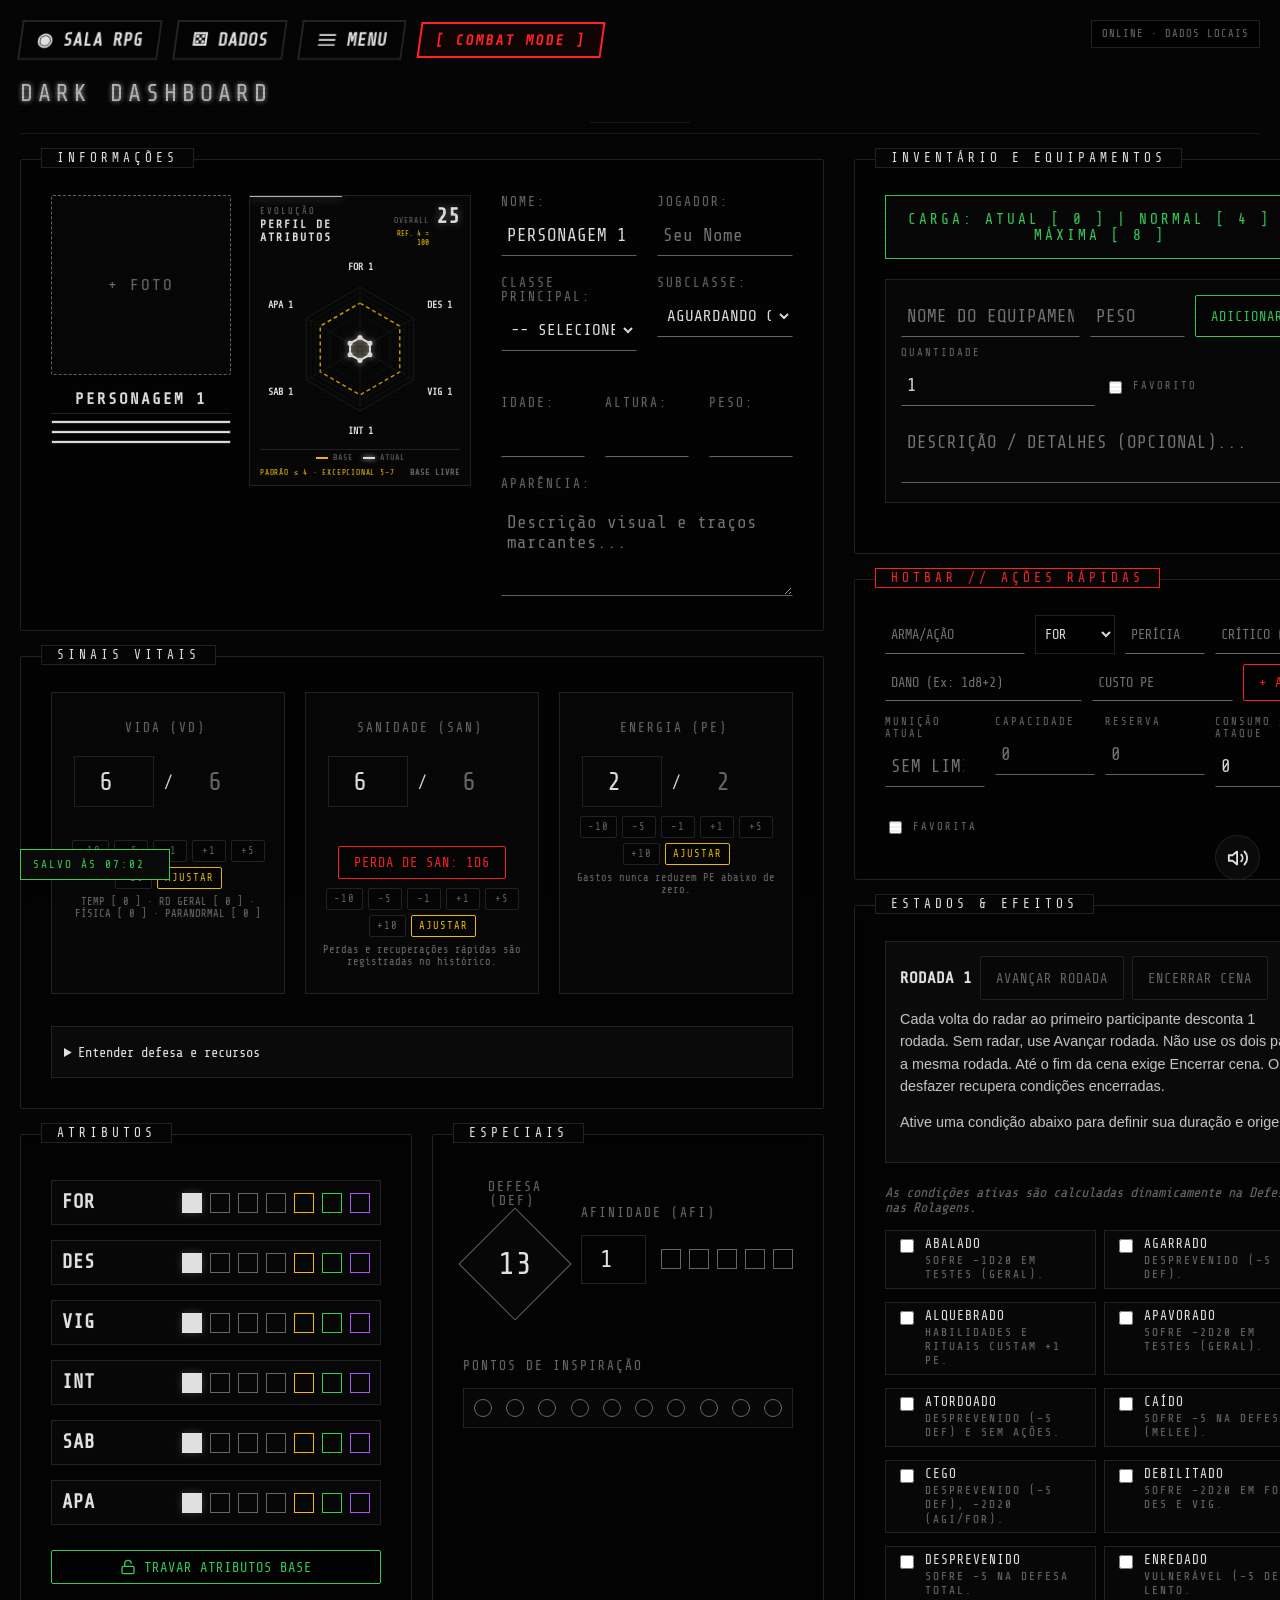
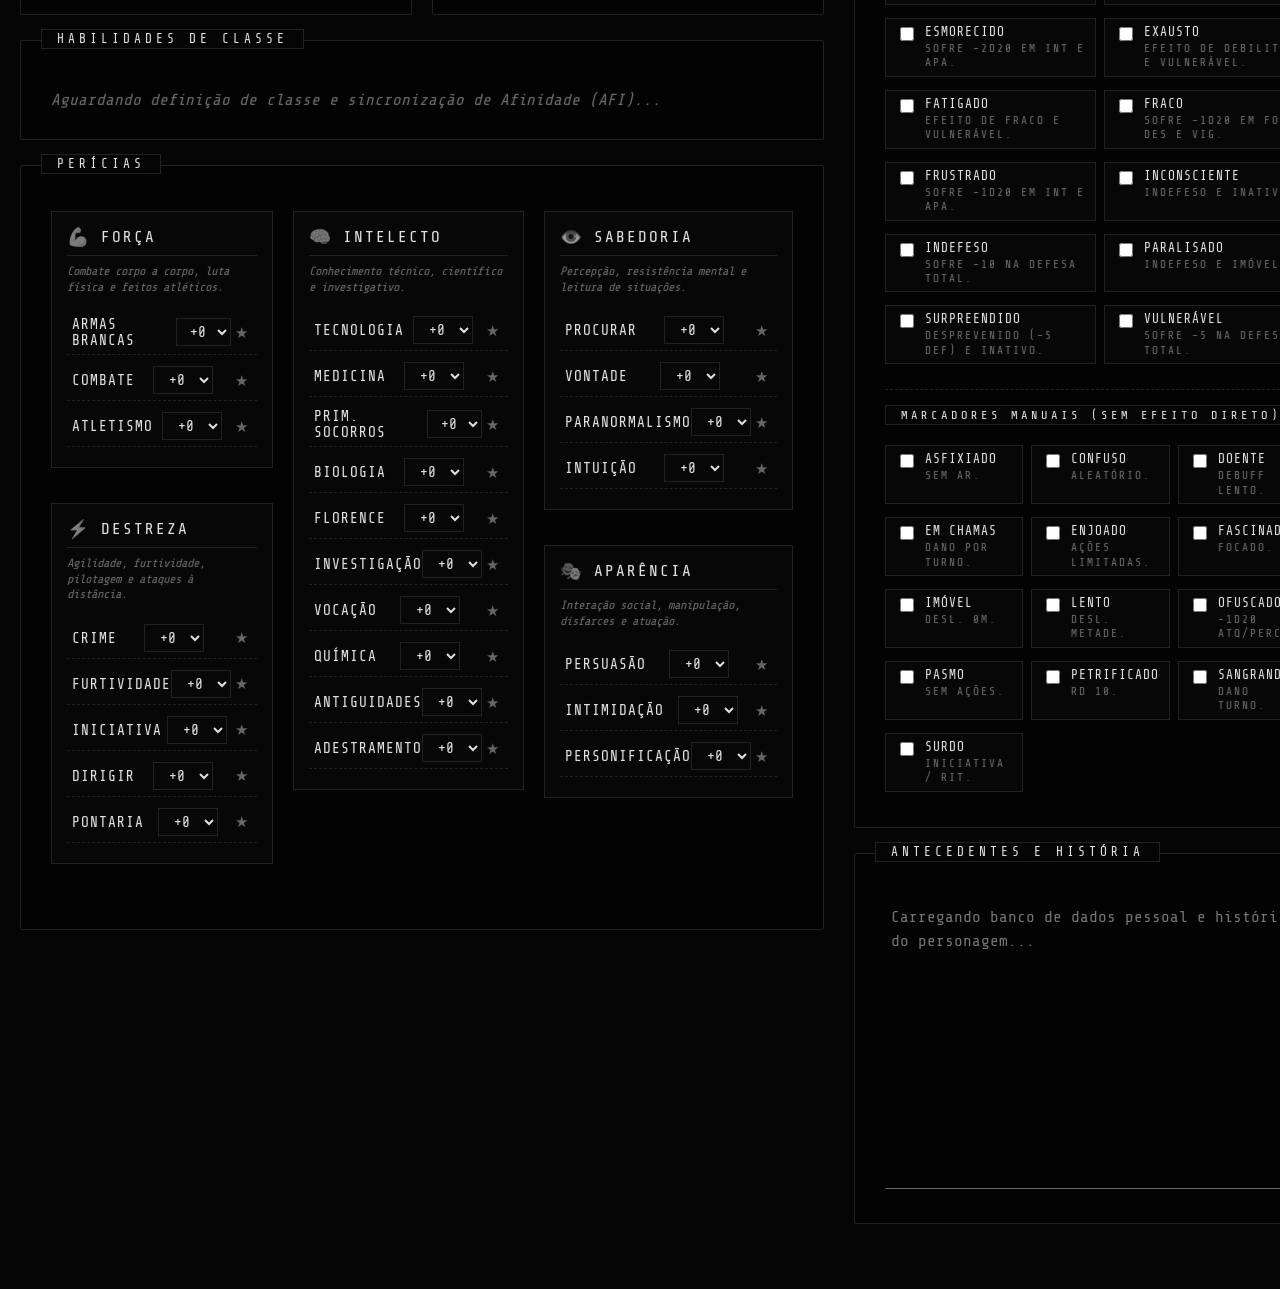
==== commit c86f6b17: "Update index.html" ====
--- a/index.html
+++ b/index.html
@@ -9033,6 +9033,13 @@
 body.shape-angular #brRoom button,body.shape-angular .br-party-card,body.shape-angular #brReturn {clip-path:polygon(8px 0,100% 0,100% calc(100% - 8px),calc(100% - 8px) 100%,0 100%,0 8px);}
 body.theme-combat #brRoom h1 {display:block!important;}
 @media(max-width:650px){#brRoom h1{font-size:32px;letter-spacing:4px}.br-lobby-card{padding:30px 20px 20px}.br-benefits{gap:6px;font-size:10px}}
+#brHudStrip{position:absolute;top:10px;left:10px;right:10px;z-index:3;display:flex;gap:8px;overflow:auto;pointer-events:none}#brHudStrip .br-party-card{background:var(--panel-bg);min-width:170px;max-width:230px;flex:1;margin:0;padding:8px}#brHudStrip .br-party-name{font-size:11px}#brLastRoll{position:absolute;bottom:85px;left:10px;right:10px;z-index:3;padding:10px;background:var(--panel-bg);border:1px solid var(--border-color);font-size:14px;pointer-events:none}#brRoomOverlay{z-index:4}#brDelivery{color:var(--text-main);font-size:11px;line-height:1.5}.br-video-footer{flex-wrap:wrap}#brRoom:fullscreen{width:100vw;height:100dvh}#brHudStrip[hidden],#brLastRoll[hidden]{display:none!important}
+
+#brHudStrip{pointer-events:auto;max-height:110px}#brHudStrip .br-party-card,#brParty .br-party-card{cursor:pointer}#brRoom .br-party-card:focus-visible{outline:2px solid var(--menu-accent)}
+#brCameraSheet{position:absolute;left:12px;bottom:140px;z-index:3;background:var(--panel-bg);border-left:3px solid var(--menu-accent);padding:10px 14px;max-width:calc(100% - 24px);pointer-events:none}
+#brCameraSheet>*{display:block}#brCameraSheet strong{font-size:18px}#brCameraSheet small{color:var(--dim-text);font-size:10px}#brCameraSheet span{font-size:12px}
+#brTurnBanner{position:absolute;top:130px;left:12px;right:12px;z-index:3;background:var(--panel-bg);border:1px solid var(--menu-accent);padding:8px;font-size:12px;pointer-events:none}
+.br-turn{padding:10px 6px;border-bottom:1px solid var(--border-color)}.br-turn small{display:block;color:var(--dim-text)}.br-active{border-left:3px solid var(--menu-accent);background:var(--bg-color)}.br-turn-actions{display:flex;flex-wrap:wrap;gap:3px;margin-top:6px}#brRoom .br-turn-actions button{font-size:9px;padding:4px;min-height:30px}#brRoom summary{cursor:pointer;color:var(--text-main);margin:12px 0}#brRoom input[type=number]{width:100%;background:var(--bg-color);color:var(--text-main);border:1px solid var(--border-color);font:inherit;padding:10px}#brActorForm button{margin-top:10px}.br-result-tag{display:inline-block;border:1px solid var(--menu-accent);padding:2px 6px;margin:5px 0}
 </style>
 <section id="brRoom" hidden aria-label="Sala de RPG">
  <header><div class="br-brand">BREU <span>MESA ONLINE</span></div><div class="br-header-actions"><span id="brConnection" class="br-status" role="status">Fora da sala</span><button id="brInvite" type="button" hidden>Convidar</button><button id="brToSheet" type="button" class="br-quiet">Voltar à ficha</button><button id="brLeave" type="button" hidden>Sair da chamada</button></div></header>
@@ -9047,12 +9054,13 @@
   </div>
  </div>
  <div id="brSession" hidden>
-  <div class="br-video-column"><div id="brVideoArea"><div id="brConference"></div><iframe id="brRoomOverlay" title="Rolagens da mesa" src="about:blank" aria-hidden="true" tabindex="-1"></iframe></div><div class="br-video-footer"><span id="brSessionHint">Use os controles da chamada para ligar câmera e microfone.</span><button id="brTestRoll" type="button" class="br-quiet">Testar overlay</button></div></div>
+  <div class="br-video-column"><div id="brVideoArea"><div id="brConference"></div><div id="brHudStrip" aria-label="Recursos dos personagens"></div><div id="brCameraSheet" hidden aria-live="polite"></div><div id="brTurnBanner" hidden role="status"></div><div id="brLastRoll" hidden role="status"></div><iframe id="brRoomOverlay" title="Rolagens da mesa" src="about:blank" aria-hidden="true" tabindex="-1"></iframe></div><div class="br-video-footer"><span id="brSessionHint">Use os controles da chamada para ligar câmera e microfone.</span><button id="brAutoCamera" type="button" class="br-quiet">Câmera automática</button><button id="brReconnect" type="button">Reconectar chamada</button><button id="brFullscreen" type="button">Tela cheia</button><button id="brTestRoll" type="button" class="br-quiet">Testar overlay</button></div></div>
   <aside class="br-sidebar" aria-label="Ferramentas da mesa">
    <div id="brInviteBox" hidden><label for="brInviteLink" style="margin-top:0">Convite para esta mesa</label><input type="text" id="brInviteLink" readonly><button id="brCopy" type="button" style="width:100%;margin-top:8px">Copiar convite</button><small class="br-subtle">Envie este link ao seu grupo.</small></div>
-   <div class="br-section"><h3>Rolagens</h3><button id="brFreeDice" type="button" class="br-primary" style="width:100%">⚄ Abrir dados livres</button><div class="br-quick" id="brAttributes"></div><p class="br-subtle" style="font-size:11px">As rolagens da ficha também aparecem na sala.</p><label class="br-check"><input type="checkbox" id="brShareHud" checked>Compartilhar vida, sanidade e energia</label><label class="br-check"><input type="checkbox" id="brShowOverlay" checked>Mostrar dados sobre a chamada</label></div>
-   <div class="br-section"><h3 id="brPartyTitle">Na mesa</h3><div id="brParty"></div></div>
-   <div><h3>Últimas rolagens</h3><div id="brHistory"><p class="br-subtle">As rolagens da sessão aparecem aqui.</p></div></div>
+   <div class="br-section"><h3>Rolagens</h3><label for="brRollReason" style="margin-top:0">Motivo da rolagem (opcional)</label><input id="brRollReason" type="text" maxlength="100" placeholder="Ex.: investigar a porta"><p id="brDelivery" role="status" class="br-subtle"></p><button id="brFreeDice" type="button" class="br-primary" style="width:100%">⚄ Abrir dados livres</button><div class="br-quick" id="brAttributes"></div><p class="br-subtle" style="font-size:11px">As rolagens da ficha também aparecem na sala.</p><label class="br-check"><input type="checkbox" id="brShareHud" checked>Compartilhar vida, sanidade e energia</label><label class="br-check"><input type="checkbox" id="brShowOverlay" checked>Mostrar dados sobre a chamada</label></div>
+   <label class="br-check"><input type="checkbox" id="brShowHud" checked>Mostrar recursos sobre o vídeo</label><button id="brResync" type="button">Ressincronizar mesa</button><div class="br-section"><h3 id="brPartyTitle">Na mesa</h3><div id="brParty"></div></div>
+   <section class="br-section"><h3 id="brEncounterTitle">Iniciativa</h3><p id="brRound"></p><div id="brTurnList"></div><div id="brMasterControls" hidden><button id="brNextTurn" type="button">Próximo turno</button><button id="brAddParty" type="button">Adicionar grupo</button><details id="brEncounterEditor"><summary>Adicionar / editar personagem ou inimigo</summary><form id="brActorForm"><input id="brActorId" type="hidden"><label for="brActorName">Nome</label><input id="brActorName" type="text" maxlength="60" required><label for="brInitiative">Iniciativa</label><input id="brInitiative" type="number" min="-999" max="999" step="any" value="0" required><label for="brConditions">Condições</label><input id="brConditions" type="text" maxlength="100" placeholder="Ex.: ferido, amedrontado"><button type="submit">Salvar</button><button id="brActorCancel" type="button">Limpar campos</button></form></details></div></section>
+   <details open><summary>Últimas rolagens</summary><div id="brHistory"><p class="br-subtle">As rolagens da sessão aparecem aqui.</p></div></details>
   </aside>
  </div>
 </section>
@@ -9076,7 +9084,7 @@
    dice3d:d.dice3d!==false,diceSound:d.diceSound!==false,diceFx:d.diceFx!==false,
    diceSpeed:['fast','normal','cinematic'].includes(d.diceSpeed)?d.diceSpeed:'normal',
    diceTheme:['adaptive','onyx','ivory','emerald','crimson','amethyst','gold','frost'].includes(d.diceTheme)?d.diceTheme:'adaptive',
-   character:text(d.character,80),theme:'default',layout:'standard',duration:6000};
+   reason:text(d.reason,100),character:text(d.character,80),theme:'default',layout:'standard',duration:6000};
  }
  function hud(d){
   if(!d||typeof d!=='object')return null;
@@ -9090,8 +9098,8 @@
  function packet(raw,room,now=Date.now()){
   if(typeof raw!=='string'||raw.length>12000)return null;
   try{
-   const p=JSON.parse(raw);if(p.app!=='breu-room'||p.v!==1||p.room!==room||!['roll','hud','hello'].includes(p.kind)||typeof p.id!=='string'||p.id.length>120||!number(p.time,now-60000,now+10000))return null;
-   const data=p.kind==='roll'?roll(p.data):p.kind==='hud'?hud(p.data):{};if(!data)return null;
+   const p=JSON.parse(raw);if(p.app!=='breu-room'||p.v!==1||p.room!==room||!['roll','hud','hello','encounter','replay'].includes(p.kind)||typeof p.id!=='string'||p.id.length>120||!number(p.time,now-60000,now+10000))return null;
+   const data=p.kind==='roll'?roll(p.data):p.kind==='hud'?hud(p.data):p.kind==='encounter'?encounter(p.data):p.kind==='replay'?replay(p.data):{};if(!data)return null;
    return {kind:p.kind,id:p.id,time:p.time,data};
   }catch{return null;}
  }
@@ -9099,8 +9107,46 @@
   let raw=String(value||'').trim();if(raw.includes('://')){try{raw=new URLSearchParams(new URL(raw).hash.slice(1)).get('mesa')||'';}catch{return '';}}
   return /^breu-[a-f0-9]{32}$/.test(raw)?raw:'';
  }
- return {roll,hud,packet,room};
+ function encounter(d){
+  if(!d||!Number.isSafeInteger(d.version)||d.version<0||!Number.isInteger(d.round)||d.round<1||d.round>9999||!Array.isArray(d.entries)||d.entries.length>40)return null;
+  const entries=[];const ids=new Set();for(const e of d.entries){if(!e||typeof e.id!=='string'||!e.id||e.id.length>100||ids.has(e.id)||typeof e.name!=='string'||!e.name.trim()||!number(e.initiative,-999,999))return null;ids.add(e.id);entries.push({id:e.id,name:text(e.name,60),initiative:e.initiative,condition:text(e.condition,100)});}
+  if(d.active!==null&&!ids.has(d.active))return null;
+  return {version:d.version,round:d.round,active:d.active,entries};
+ }
+ function replay(d){if(!d||typeof d.id!=='string'||!d.id||d.id.length>120||!number(d.time,Date.now()-86400000,Date.now()+10000))return null;const data=roll(d.data);return data?{id:d.id,time:d.time,data}:null;}
+ return {roll,hud,packet,room,encounter,replay};
 })();
+
+// Application-level acknowledgements: executeCommand alone does not confirm delivery.
+window.BreuRoomLink=class {
+ constructor({room,self,send,onRoll,onHud,onStatus,onMessage=()=>{},now=()=>Date.now()}){Object.assign(this,{room,self,send,onRoll,onHud,onStatus,onMessage,now});this.pending=new Map();this.seen=new Set();this.peers=new Set();this.lastPeer=0;}
+ packet(kind,data,id=crypto.randomUUID()){return {app:'breu-room',v:1,room:this.room,kind,id,time:this.now(),data};}
+ transmit(p,to=''){try{this.send(to,JSON.stringify(p));}catch{} }
+ roll(data,id){const p=this.packet('roll',data,id); if(this.pending.size>=20){this.onStatus('Fila de envio cheia. Aguarde a confirmação das rolagens.');return;}
+  this.pending.set(p.id,{p,waiting:new Set(this.peers),acked:new Set(),created:this.now(),last:this.now()});this.transmit(p);this.report();}
+ hud(data,to=''){this.transmit(this.packet('hud',data),to);}
+ hello(){this.transmit(this.packet('hello',{}));}
+ receive(sender,raw){
+  if(!sender||sender===this.self||typeof raw!=='string'||raw.length>12000)return;
+  let p;try{p=JSON.parse(raw);}catch{return;}
+  if(p.app!=='breu-room'||p.v!==1||p.room!==this.room||typeof p.id!=='string'||p.id.length>120)return;
+  if(p.kind==='ack'){const item=this.pending.get(p.data?.id);if(item){item.acked.add(sender);item.waiting.delete(sender);if(!item.waiting.size){this.pending.delete(p.data.id);this.onStatus('Rolagem recebida por '+item.acked.size+' participante(s).');}}return;}
+  const valid=window.BreuRoomProtocol.packet(raw,this.room,this.now());if(!valid)return;
+  this.peers.add(sender);this.lastPeer=this.now();
+  if(valid.kind==='hello'){this.onHud(sender,null);this.onMessage(sender,valid);return;}
+  if(valid.kind==='hud'){this.onHud(sender,valid.data);return;}
+  if(['encounter','replay'].includes(valid.kind)){if(valid.kind==='replay')this.transmit(this.packet('ack',{id:valid.data.id}),sender);this.onMessage(sender,valid);return;}
+  this.transmit(this.packet('ack',{id:valid.id}),sender);
+  const key=sender+':'+valid.id;if(this.seen.has(key))return;this.seen.add(key);if(this.seen.size>500)this.seen.delete(this.seen.values().next().value);
+  this.onRoll(valid.data,valid.id,sender);
+ }
+ tick(){for(const [id,item] of this.pending){if(this.now()-item.created>25000){this.pending.delete(id);this.onStatus('Entrega não confirmada. Confira se todos abriram o convite do site.');continue;}
+   if(this.now()-item.last>=2000){item.last=this.now();this.transmit(item.p);}}
+ }
+ report(){this.onStatus(this.peers.size?'Enviando rolagem · aguardando confirmação…':'Rolagem local · aguardando outro jogador conectado pelo site.');}
+ removePeer(id){this.peers.delete(id);for(const [key,item] of this.pending){item.waiting.delete(id);if(!item.waiting.size&&item.acked.size){this.pending.delete(key);this.onStatus('Rolagem recebida por '+item.acked.size+' participante(s).');}}}
+ dispose(){this.pending.clear();this.peers.clear();this.seen.clear();}
+};
 
 window.BreuJaas = (() => {
  const config = window.BREU_CALL_CONFIG || {};
@@ -9113,7 +9159,7 @@
    return {room, invitation: room === params.get('mesa') ? params.get('convite') || '' : ''};
   } catch { return {room:'', invitation:''}; }
  }
- let participantId;
+ let participantId, cachedAccess=null, cachedUntil=0;
  function userId() {
   if (participantId) return participantId;
   try { participantId = localStorage.getItem('breu-jaas-participant'); } catch {}
@@ -9129,6 +9175,8 @@
   catch { throw new Error('A chamada ainda não foi configurada pelo mestre. A prévia dos dados continua disponível.'); }
   const masterPassword = $('brMasterPassword').value;
   const invite = parse($('brRoomCode').value);
+  if(!create&&!masterPassword&&cachedAccess?.room===invite.room&&cachedAccess.invitation===invite.invitation&&Date.now()<cachedUntil)return cachedAccess;
+  if(!create&&!masterPassword&&cachedAccess?.moderator&&cachedAccess.room===invite.room&&Date.now()>=cachedUntil){$('brMasterAccess').open=true;$('brMasterPassword').focus();throw new Error('Sua autorização de mestre expirou. Informe a senha novamente para reconectar como mestre.');}
   if (create && !masterPassword) { $('brMasterAccess').open = true; $('brMasterPassword').focus(); throw new Error('Informe a senha de mestre para criar a sala.'); }
   if (!create && !invite.room) throw new Error('Cole o convite completo da mesa.');
   const controller = new AbortController(), timer = setTimeout(() => controller.abort(), 15000);
@@ -9140,6 +9188,7 @@
    const data = await response.json();
    if (!response.ok) throw new Error(data.error || 'Não foi possível entrar na sala.');
    if (data.appId !== config.appId || !window.BreuRoomProtocol.room(data.room) || typeof data.jwt !== 'string' || typeof data.invitation !== 'string') throw new Error('Resposta inválida do serviço de chamada.');
+   try{const claims=JSON.parse(atob(data.jwt.split('.')[1].replace(/-/g,'+').replace(/_/g,'/')));cachedUntil=claims.exp*1000-60000;cachedAccess=data;}catch{cachedAccess=null;cachedUntil=0;}
    $('brMasterPassword').value = '';
    return data;
   } catch (error) {
@@ -9159,6 +9208,9 @@
 let api=null,room='',myId='',joined=false,preview=false,loading=false,session=0,scriptPromise=null;
 let ready=false,overlayQueue=[],hudTimer=null,lastHud='',lastHudAt=0;
 const peers=new Map(),seen=new Set(),rates=new Map(),history=[];
+let link=null,linkTimer=null,overlayTimer=null;
+function delivery(text){$('brDelivery').textContent=text;}
+function startLink(){link?.dispose();clearInterval(linkTimer);link=new window.BreuRoomLink({room,self:myId,send:(to,text)=>api?.executeCommand('sendEndpointTextMessage',to,text),onStatus:delivery,onMessage:handleMessage,onRoll:(data,id,sender)=>showRoll(data,id,peers.get(sender)?.name),onHud:(sender,hud)=>{if(!peers.has(sender))peers.set(sender,{name:'Jogador'});if(hud)peers.get(sender).hud=hud;else link.hud(localHud(),sender);renderParty();}});linkTimer=setInterval(()=>link?.tick(),1000);link.hello();link.hud(localHud());}
 const uid=()=>crypto.randomUUID?crypto.randomUUID():Array.from(crypto.getRandomValues(new Uint8Array(16)),x=>x.toString(16).padStart(2,'0')).join('');
 function status(text){$('brConnection').textContent=text;root.dataset.connected=String(joined);}
 function hint(text){$('brSessionHint').textContent=text;}
@@ -9178,17 +9230,18 @@
   script.onload=()=>finish(window.JitsiMeetExternalAPI?null:new Error('A chamada não pôde ser carregada.'));script.onerror=()=>finish(new Error('Não foi possível carregar o Jitsi. Verifique a conexão.'));document.head.appendChild(script);
  });return scriptPromise;
 }
-function setupOverlay(){ready=false;overlayQueue=[];overlay.src='sala-overlay.html';}
+function setupOverlay(){ready=false;overlayQueue=[];clearTimeout(overlayTimer);overlay.src='sala-overlay.html?v=20261024b';overlayTimer=setTimeout(()=>{if(!ready)delivery('Overlay não carregou. Confira se sala-overlay.html foi publicado junto do site.');},8000);}
+overlay.addEventListener('load',()=>overlay.contentWindow?.postMessage({type:'breu-overlay-ping'},location.origin==='null'?'*':location.origin));
 function deliverOverlay(data){
  if(!$('brShowOverlay').checked)return;
  if(!ready){overlayQueue.push(data);overlayQueue=overlayQueue.slice(-8);return;}
  overlay.contentWindow?.postMessage({type:'breu-room-roll',payload:data},location.origin==='null'?'*':location.origin);
 }
-window.addEventListener('message',e=>{if(e.source!==overlay.contentWindow||e.origin!==location.origin||e.data?.type!=='breu-overlay-ready')return;ready=true;for(const roll of overlayQueue)deliverOverlay(roll);overlayQueue=[];});
+window.addEventListener('message',e=>{if(e.source!==overlay.contentWindow||e.origin!==location.origin||e.data?.type!=='breu-overlay-ready')return;ready=true;clearTimeout(overlayTimer);for(const roll of overlayQueue)deliverOverlay(roll);overlayQueue=[];});
 function prepareSession(){
  $('brLobby').hidden=true;$('brSession').hidden=false;$('brLeave').hidden=false;$('brInvite').hidden=preview;
  root.dataset.preview=String(preview);$('brLeave').textContent=preview?'Fechar prévia':'Sair da chamada';
- setupOverlay();$('brShareHud').disabled=preview;renderParty();
+ restoreTable();renderHistory();renderEncounter();setupOverlay();$('brShareHud').disabled=preview;renderParty();
 }
 async function connect(createNew=false){
  if(loading||api)return;
@@ -9198,24 +9251,27 @@
  $('brJoin').disabled=true;$('brCreate').disabled=true;notice('Carregando a chamada…');status('Conectando');
  try{
   const access=await J.authorize(createNew,myName());if(generation!==session)return;
-  roomInvitation=access.invitation;setRoom(access.room);
+  isMaster=access.moderator===true;roomInvitation=access.invitation;setRoom(access.room);
   await loadJitsi();if(generation!==session)return;
   preview=false;prepareSession();
   const instance=new JitsiMeetExternalAPI('8x8.vc',{
    roomName:J.config.appId+'/'+room,jwt:access.jwt,width:'100%',height:'100%',parentNode:$('brConference'),lang:'ptBR',userInfo:{displayName:myName()},
-   configOverwrite:{startWithAudioMuted:true,startWithVideoMuted:true,disableInitialGUM:true,prejoinConfig:{enabled:true},disableDeepLinking:true,toolbarButtons:['microphone','camera','desktop','chat','participants-pane','tileview','settings','hangup','fullscreen','raisehand']}
+   configOverwrite:{startWithAudioMuted:true,startWithVideoMuted:true,disableInitialGUM:true,prejoinConfig:{enabled:true},disableDeepLinking:true,toolbarButtons:['microphone','camera','desktop','chat','participants-pane','tileview','settings','hangup','raisehand']}
   });api=instance;
   const on=(name,fn)=>instance.addListener(name,arg=>{if(api===instance&&generation===session)fn(arg);});
-  on('videoConferenceJoined',e=>{joined=true;myId=e.id;status('Na sala');hint('Chamada conectada. Ligue câmera e microfone nos controles do vídeo.');refreshPeers();syncHud(true);});
+  on('videoConferenceJoined',e=>{joined=true;myId=e.id;focusedId=myId;startLink();renderEncounter();status('Na sala');hint('Chamada conectada. Ligue câmera e microfone nos controles do vídeo.');refreshPeers();syncHud(true);});
   on('dataChannelOpened',()=>{hint('Rolagens e recursos conectados à mesa.');refreshPeers().then(()=>{broadcast('hello',{});syncHud(true);});});
+  on('largeVideoChanged',e=>{focusedId=e.id;renderCamera();});
+  on('tileViewChanged',e=>{tileView=e.enabled;renderCamera();});
+  on('participantRoleChanged',e=>{roles.set(e.id,e.role);if(e.id===myId){isMaster=e.role==='moderator';renderEncounter();}link?.hello();});
   on('participantJoined',e=>{peers.set(e.id,{name:e.displayName||'Jogador'});renderParty();setTimeout(()=>{if(api===instance){syncHud(true);send('hello',{},e.id);}},1200);});
-  on('participantLeft',e=>{peers.delete(e.id);rates.delete(e.id);renderParty();});
+  on('participantLeft',e=>{peers.delete(e.id);roles.delete(e.id);link?.removePeer(e.id);rates.delete(e.id);renderParty();});
   on('displayNameChange',e=>{const peer=peers.get(e.id);if(peer){peer.name=e.displayname||e.displayName||peer.name;renderParty();}});
   on('endpointTextMessageReceived',receive);
   on('videoConferenceLeft',()=>leave(false));on('readyToClose',()=>leave(false));
   on('cameraError',()=>hint('Câmera indisponível. Confira a permissão do navegador e o dispositivo nas configurações da chamada.'));
   on('micError',()=>hint('Microfone indisponível. Confira a permissão do navegador e o dispositivo nas configurações da chamada.'));
-  on('errorOccurred',e=>{if(e.isFatal){joined=false;status('Conexão interrompida');hint('A chamada encontrou um erro. Use Sair da chamada e entre novamente.');}});
+  on('errorOccurred',e=>{if(e.isFatal){joined=false;status('Conexão interrompida');hint('A chamada encontrou um erro. Use Reconectar chamada para recuperar a mesa.');}});
   hudTimer=setInterval(()=>{if(joined){syncHud();refreshPeers();}},4000);
   hint('Conclua a entrada no vídeo. Câmera e microfone começam desligados.');
   $('brInviteLink').value=invite();notice('');
@@ -9226,7 +9282,7 @@
  if(!api||!joined)return;const instance=api;
  try{const info=await instance.getRoomsInfo();if(api!==instance)return;
   const rooms=Array.isArray(info)?info:info.rooms||[];const active=rooms.find(r=>r.participants?.some(p=>p.id===myId))||rooms.find(r=>r.isMainRoom);
-  if(!active)return;const current=new Set();for(const p of active.participants||[]){if(p.id===myId||p.isHidden)continue;current.add(p.id);peers.set(p.id,{...peers.get(p.id),name:p.displayName||peers.get(p.id)?.name||'Jogador'});}for(const id of peers.keys())if(!current.has(id))peers.delete(id);renderParty();
+  if(!active)return;const current=new Set();for(const p of active.participants||[]){if(p.id===myId||p.isHidden)continue;current.add(p.id);peers.set(p.id,{...peers.get(p.id),name:p.displayName||peers.get(p.id)?.name||'Jogador'});if(p.role)roles.set(p.id,p.role);}for(const id of peers.keys())if(!current.has(id)){peers.delete(id);roles.delete(id);link?.removePeer(id);}renderParty();if(Date.now()-lastStateAt>10000){lastStateAt=Date.now();sendState();link?.hello();}
  }catch{/* Participant events remain a fallback when room information is unavailable. */}
 }
 function send(kind,data,to){
@@ -9235,17 +9291,11 @@
  if(packet.length>12000)return false;
  try{api.executeCommand('sendEndpointTextMessage',to,packet);return true;}catch{hint('Não foi possível compartilhar. Confira a conexão com a sala.');return false;}
 }
-function broadcast(kind,data){for(const id of peers.keys())send(kind,data,id);}
+function broadcast(kind,data,id){if(!link)return;if(kind==='roll')link.roll(data,id);else if(kind==='hud')link.hud(data);else link.hello();}
 function receive(e){
  const sender=e?.senderInfo?.id;if(!sender||sender===myId||!joined)return;
- const parsed=P.packet(e.eventData?.text,room);if(!parsed)return;
- const key=sender+':'+parsed.id;if(seen.has(key))return;
- const now=Date.now(),rate=rates.get(sender)||{start:now,count:0};if(now-rate.start>1000){rate.start=now;rate.count=0;}if(++rate.count>8)return;rates.set(sender,rate);
- seen.add(key);if(seen.size>500)seen.delete(seen.values().next().value);
- if(!peers.has(sender)){peers.set(sender,{name:'Jogador'});refreshPeers();}
- if(parsed.kind==='hello'){send('hud',localHud(),sender);return;}
- if(parsed.kind==='hud'){peers.get(sender).hud=parsed.data;renderParty();return;}
- showRoll(parsed.data,parsed.id,peers.get(sender).name);
+ const now=Date.now(),rate=rates.get(sender)||{start:now,count:0};if(now-rate.start>1000){rate.start=now;rate.count=0;}if(++rate.count>40)return;rates.set(sender,rate);
+ link?.receive(sender,e.eventData?.text);
 }
 function localHud(){
  const h={name:$('charNameInput')?.value?.trim().slice(0,60)||myName(),shared:$('brShareHud').checked};if(!h.shared)return h;
@@ -9259,30 +9309,29 @@
  const all=[{id:myId||'local',name:myName(),hud:localHud(),self:true},...Array.from(peers,([id,p])=>({id,...p}))];
  $('brPartyTitle').textContent=preview?'Seu personagem':`Na mesa · ${joined?all.length:1}`;
  $('brParty').replaceChildren(...all.map(p=>{
-  const card=document.createElement('div');card.className='br-party-card';const heading=document.createElement('div');heading.className='br-party-name';const name=document.createElement('span');name.textContent=p.hud?.name||p.name;const tag=document.createElement('small');tag.textContent=p.self?'você':p.name;heading.append(name,tag);card.appendChild(heading);
+  const card=document.createElement('div');card.className='br-party-card';card.dataset.participant=p.id;const heading=document.createElement('div');heading.className='br-party-name';const name=document.createElement('span');name.textContent=p.hud?.name||p.name;const tag=document.createElement('small');tag.textContent=p.self?'você':p.name;heading.append(name,tag);card.appendChild(heading);
   if(p.hud?.shared){const grid=document.createElement('div');grid.className='br-hud-grid';for(const [key,label,color] of [['vd','VD','#cc776e'],['san','SAN','#a9a1c9'],['pe','PE','#86b8b3']]){const values=p.hud[key],cell=document.createElement('div'),title=document.createElement('div');title.className='br-hud-label';const l=document.createElement('span');l.textContent=label;const v=document.createElement('span');v.textContent=`${values.current}/${values.max}`;title.append(l,v);const bar=document.createElement('div');bar.className='br-hud-bar';bar.style.setProperty('--br-bar',color);const fill=document.createElement('i');fill.style.width=`${Math.min(100,values.current/values.max*100)}%`;bar.appendChild(fill);cell.append(title,bar);grid.appendChild(cell);}card.appendChild(grid);}
   else{const note=document.createElement('div');note.className='br-subtle';note.style.fontSize='11px';note.textContent=p.hud?'Recursos ocultos':'Aguardando ficha';card.appendChild(note);}return card;
  }));
+ $('brHudStrip').replaceChildren(...Array.from($('brParty').children,card=>card.cloneNode(true)));
+ for(const card of [...$('brParty').children,...$('brHudStrip').children]){card.setAttribute('role','button');card.tabIndex=0;card.title='Ver câmera deste personagem';card.onclick=()=>focusCamera(card.dataset.participant);card.onkeydown=e=>{if(e.key==='Enter'||e.key===' '){e.preventDefault();focusCamera(card.dataset.participant);}};}renderCamera();
 }
-function showRoll(data,id,sender,localOnly=false){
- const valid=P.roll(data);if(!valid)return;
- const packet={...valid,id:`room-${id}`,protocol:3,source:'dark-dashboard',timestamp:Date.now(),channel:'breu-call-overlay',accessKey:'local-room-overlay',character:valid.character||sender||'Jogador'};
- deliverOverlay(packet);
- history.unshift({packet,time:new Date(),localOnly});history.splice(30);
- $('brHistory').replaceChildren(...history.map(({packet:p,time,localOnly})=>{
-  const row=document.createElement('div');row.className='br-roll-row';const total=document.createElement('strong');total.textContent=p.total;const name=document.createElement('span');name.textContent=p.character;const desc=document.createElement('small');desc.textContent=`${p.title} · ${p.subtitle}`;const values=document.createElement('small');values.textContent=p.rolls.map((v,i)=>`d${p.diceSides[i]}: ${v}`).join(' · ');const timestamp=document.createElement('time');timestamp.textContent=`${time.toLocaleTimeString('pt-BR',{hour:'2-digit',minute:'2-digit'})}${localOnly?' · somente nesta tela':''}`;row.append(total,name,desc,values,timestamp);return row;
- }));
+function showRoll(data,id,sender,localOnly=false,recovered=false,time=Date.now()){
+ const valid=P.roll(data);if(!valid||rollIds.has(id))return;rollIds.add(id);if(rollIds.size>500)rollIds.delete(rollIds.values().next().value);
+ const packet={...valid,id:`room-${id}`,protocol:3,source:'dark-dashboard',timestamp:time,channel:'breu-call-overlay',accessKey:'local-room-overlay',character:valid.character||sender||'Jogador'};
+ if(!recovered){deliverOverlay(packet);const banner=$('brLastRoll');banner.hidden=false;banner.textContent=`${packet.character} · ${packet.reason||packet.subtitle||packet.title} = ${packet.total}${packet.critical?' · CRÍTICO':packet.failure?' · FALHA':''}`;if(root.hidden)$('brReturn').textContent=`${packet.character} rolou ${packet.total} · voltar à mesa`;}
+ history.push({packet,id,time:new Date(time),localOnly,recovered});history.sort((a,b)=>b.time-a.time);history.splice(30);renderHistory();saveTable();
 }
 window.addEventListener('breu:roll',e=>{
  if(!joined&&!preview)return;
- const d=P.roll({...e.detail,character:myName(),dice3d:diceSettings.enabled!==false,diceSound:diceSettings.sound!==false,diceFx:diceSettings.effects!==false,diceSpeed:diceSettings.speed,diceTheme:diceSettings.theme});
+ const d=P.roll({...e.detail,character:localHud().name,reason:$('brRollReason').value.trim(),dice3d:diceSettings.enabled!==false,diceSound:diceSettings.sound!==false,diceFx:diceSettings.effects!==false,diceSpeed:diceSettings.speed,diceTheme:diceSettings.theme});
  if(!d){hint('Esta rolagem não pôde ser compartilhada.');return;}
- const id=uid();showRoll(d,id,myName(),preview);if(joined)broadcast('roll',d);
+ const id=uid();if(!root.hidden){$('ddFreeClose')?.click();document.getElementById('diceModal').style.display='none';}showRoll(d,id,myName(),preview);if(joined)broadcast('roll',d,id);
 });
 function leave(hangup=true){
- session++;loading=false;const previous=api;api=null;joined=false;preview=false;myId='';clearInterval(hudTimer);hudTimer=null;
+ saveTable();session++;link?.dispose();link=null;clearInterval(linkTimer);clearTimeout(overlayTimer);$('brLastRoll').hidden=true;delivery('');loading=false;const previous=api;api=null;joined=false;preview=false;myId='';clearInterval(hudTimer);hudTimer=null;
  if(previous){if(hangup){try{previous.executeCommand('hangup');}catch{}}previous.dispose();}
- $('brConference').replaceChildren();overlay.src='about:blank';ready=false;overlayQueue=[];peers.clear();rates.clear();seen.clear();history.length=0;lastHud='';
+ $('brConference').replaceChildren();overlay.src='about:blank';ready=false;overlayQueue=[];peers.clear();rates.clear();seen.clear();roles.clear();isMaster=false;focusedId='';lastHud='';
  $('brHistory').innerHTML='<p class="br-subtle">As rolagens da sessão aparecem aqui.</p>';
  $('brSession').hidden=true;$('brLobby').hidden=false;$('brInvite').hidden=true;$('brLeave').hidden=true;$('brInviteBox').hidden=true;$('brReturn').hidden=true;$('brShareHud').disabled=false;$('brJoin').disabled=false;$('brCreate').disabled=false;
  status('Fora da sala');root.dataset.preview='false';notice('Você saiu da sala.');show();
@@ -9295,13 +9344,89 @@
  const rolls=[ddRollSecureDie(6),ddRollSecureDie(6)];showRoll({event:'roll',rollMode:'sum',rolls,diceSides:[6,6],chosen:rolls[0],bonus:0,total:rolls[0]+rolls[1],title:'PRÉVIA DO OVERLAY',subtitle:'2d6 · teste local',character:myName(),diceTheme:diceSettings.theme,diceSpeed:diceSettings.speed},uid(),myName(),true);
  hint('Teste visual mostrado somente para você. As rolagens normais são compartilhadas na chamada.');
 }
+// Session tools share the room closure; no credentials are persisted.
+let isMaster=false,focusedId='',tileView=false,encounter={version:0,round:1,active:null,entries:[]};
+const roles=new Map(),rollIds=new Set();let loadedRoom='',lastStateAt=0;
+const node=(tag,text,cls)=>{const el=document.createElement(tag);if(text!==undefined)el.textContent=text;if(cls)el.className=cls;return el;};
+function saveTable(){if(!room||preview)return;try{localStorage.setItem('breu-table-v2:'+room,JSON.stringify({saved:Date.now(),encounter,history:history.filter(x=>!x.localOnly).map(x=>({id:x.id,time:+x.time,data:x.packet})).slice(0,30)}));}catch{hint('O navegador não conseguiu salvar a mesa. A sincronização online continua ativa.');}}
+function restoreTable(){if(loadedRoom===room)return;loadedRoom=room;history.length=0;rollIds.clear();encounter={version:0,round:1,active:null,entries:[]};
+ try{const data=JSON.parse(localStorage.getItem('breu-table-v2:'+room));if(data&&Date.now()-data.saved<86400000){const state=P.encounter(data.encounter);if(state)encounter=state;for(const entry of (Array.isArray(data.history)?data.history:[]).slice(0,30).reverse()){const valid=P.replay(entry);if(valid)showRoll(valid.data,valid.id,'',false,true,valid.time);}}}catch{}
+ renderEncounter();renderHistory();
+}
+function sendState(to=''){if(joined&&isMaster)link?.transmit(link.packet('encounter',encounter),to);}
+function handleMessage(sender,message){
+ if(message.kind==='hello'){
+  sendState(sender);
+  for(const item of history.filter(x=>!x.localOnly).slice(0,15).reverse())link?.transmit(link.packet('replay',{id:item.id,time:+item.time,data:item.packet}),sender);
+ }else if(message.kind==='encounter'){
+  if(roles.get(sender)!=='moderator'||message.data.version<=encounter.version)return;
+  encounter=message.data;saveTable();renderEncounter();renderCamera();
+ }else if(message.kind==='replay'){
+  const d=message.data;showRoll(d.data,d.id,peers.get(sender)?.name,false,true,d.time);
+ }
+}
+function changeEncounter(){if(!isMaster)return;encounter.version=Math.max(Date.now(),encounter.version+1);saveTable();sendState();renderEncounter();renderCamera();}
+function renderEncounter(){
+ $('brMasterControls').hidden=!isMaster;$('brEncounterTitle').textContent=isMaster?'Painel do mestre':'Iniciativa';
+ $('brRound').textContent=`Rodada ${encounter.round}`;
+ $('brNextTurn').disabled=!encounter.entries.length;
+ $('brTurnList').replaceChildren(...encounter.entries.map(e=>{
+  const row=node('div',undefined,'br-turn'+(e.id===encounter.active?' br-active':''));
+  row.append(node('strong',`${e.initiative} · ${e.name}`));if(e.condition)row.append(node('small',e.condition));
+  if(isMaster){const actions=node('div',undefined,'br-turn-actions');const focus=node('button',e.id===encounter.active?'Turno atual':'Dar turno');focus.type='button';focus.onclick=()=>{encounter.active=e.id;changeEncounter();};
+   const edit=node('button','Editar');edit.type='button';edit.onclick=()=>{$('brActorId').value=e.id;$('brActorName').value=e.name;$('brInitiative').value=e.initiative;$('brConditions').value=e.condition;$('brEncounterEditor').open=true;$('brActorName').focus();};
+   const remove=node('button','Remover');remove.type='button';remove.onclick=()=>{encounter.entries=encounter.entries.filter(x=>x.id!==e.id);if(encounter.active===e.id)encounter.active=encounter.entries[0]?.id||null;changeEncounter();};actions.append(focus,edit,remove);row.append(actions);
+  }return row;
+ }));
+ if(!encounter.entries.length)$('brTurnList').append(node('p','O mestre pode adicionar personagens e inimigos.','br-subtle'));
+ const active=encounter.entries.find(x=>x.id===encounter.active);$('brTurnBanner').hidden=!active;$('brTurnBanner').textContent=active?`Rodada ${encounter.round} · Vez de ${active.name}${active.condition?' · '+active.condition:''}`:'';
+}
+function renderCamera(){
+ const target=focusedId===myId?{name:myName(),hud:localHud()}:peers.get(focusedId);
+ const panel=$('brCameraSheet');panel.hidden=!target||tileView||!$('brShowHud').checked;
+ if(!target)return;panel.replaceChildren();panel.append(node('small','CÂMERA EM DESTAQUE'),node('strong',target.hud?.name||target.name));
+ if(target.hud?.shared)panel.append(node('span',`VD ${target.hud.vd.current}/${target.hud.vd.max} · SAN ${target.hud.san.current}/${target.hud.san.max} · PE ${target.hud.pe.current}/${target.hud.pe.max}`));
+ else panel.append(node('span',target.hud?'Recursos ocultos':'Aguardando ficha'));
+ const actor=encounter.entries.find(x=>x.name===(target.hud?.name||target.name));if(actor?.condition)panel.append(node('small',actor.condition));
+}
+function focusCamera(id){if(!api||!joined)return;api.executeCommand('setTileView',false);api.executeCommand('setLargeVideoParticipant',id,'camera');focusedId=id;tileView=false;renderCamera();}
+function renderHistory(){
+ $('brHistory').replaceChildren(...history.map(({packet:p,time,localOnly,recovered})=>{
+ const row=node('article',undefined,'br-roll-row');row.append(node('strong',p.total),node('span',p.character));
+ row.append(node('small',p.reason||p.title));if(p.subtitle)row.append(node('small',p.subtitle));
+ const formula=p.rollMode==='sum'?p.rolls.map((v,i)=>`d${p.diceSides[i]} [${v}]`).join(' + '):p.rolls.map(v=>`d20 [${v}]`).join(' · ')+` → escolhido ${p.chosen}`;
+ row.append(node('small',`${formula}${p.bonus?` ${p.bonus>0?'+':'−'} ${Math.abs(p.bonus)}`:''} = ${p.total}`));
+ if(p.critical||p.failure)row.append(node('b',p.critical?'CRÍTICO':'FALHA','br-result-tag'));
+ if(p.damage!==null)row.append(node('small',`Dano: ${p.damage}`));
+ row.append(node('time',`${time.toLocaleTimeString('pt-BR',{hour:'2-digit',minute:'2-digit'})}${localOnly?' · só nesta tela':recovered?' · recuperada':''}`));return row;
+ }));
+ if(!history.length)$('brHistory').append(node('p','As rolagens da sessão aparecem aqui.','br-subtle'));
+}
+$('brActorForm').addEventListener('submit',event=>{event.preventDefault();if(!isMaster)return;const name=$('brActorName').value.trim(),initiative=Number($('brInitiative').value);if(!name||!Number.isFinite(initiative)||Math.abs(initiative)>999)return;
+ const id=$('brActorId').value||uid(),entry={id,name:name.slice(0,60),initiative,condition:$('brConditions').value.trim().slice(0,100)},index=encounter.entries.findIndex(x=>x.id===id);
+ if(index>=0)encounter.entries[index]=entry;else if(encounter.entries.length<40)encounter.entries.push(entry);else return;
+ encounter.entries.sort((a,b)=>b.initiative-a.initiative);if(!encounter.active)encounter.active=encounter.entries[0]?.id||null;
+ $('brActorForm').reset();changeEncounter();
+});
+$('brNextTurn').addEventListener('click',()=>{if(!isMaster||!encounter.entries.length)return;const i=encounter.entries.findIndex(x=>x.id===encounter.active),next=(i+1)%encounter.entries.length;if(next===0)encounter.round=Math.min(9999,encounter.round+1);encounter.active=encounter.entries[next].id;changeEncounter();});
+$('brAddParty').addEventListener('click',()=>{if(!isMaster)return;for(const p of [{name:myName(),hud:localHud()},...peers.values()]){const name=p.hud?.name||p.name;if(encounter.entries.length<40&&!encounter.entries.some(e=>e.name===name))encounter.entries.push({id:uid(),name,initiative:0,condition:''});}if(!encounter.active)encounter.active=encounter.entries[0]?.id||null;changeEncounter();});
+$('brActorCancel').addEventListener('click',()=>{$('brActorForm').reset();});
+$('brAutoCamera').addEventListener('click',()=>{api?.executeCommand('setLargeVideoParticipant');hint('A câmera em destaque acompanha a seleção da chamada.');});
+$('brReconnect').addEventListener('click',()=>{saveTable();leave(false);connect();});
+window.addEventListener('offline',()=>{status('Sem internet');hint('Mesa salva neste navegador. Ao voltar, use Reconectar chamada se necessário.');});
+window.addEventListener('online',()=>{if(joined){link?.hello();syncHud(true);sendState();status('Sincronizando');refreshPeers().then(()=>status('Na sala'));}else hint('Internet disponível. Use Reconectar chamada para voltar.');});
+for(const id of ['brRollReason','brActorId','brActorName','brInitiative','brConditions'])NON_PROFILE_CONTROL_IDS.add(id);
+
+$('brFullscreen').addEventListener('click',async()=>{try{if(document.fullscreenElement)await document.exitFullscreen();else await root.requestFullscreen();}catch{hint('Tela cheia indisponível neste navegador.');}});
+$('brShowHud').addEventListener('change',()=>{$('brHudStrip').hidden=!$('brShowHud').checked;renderCamera();});
+$('brResync').addEventListener('click',()=>{setupOverlay();if(joined){link?.hello();syncHud(true);refreshPeers();delivery('Solicitando sincronização da mesa…');}else delivery('Prévia local: overlay recarregada.');});
 $('brToSheet').addEventListener('click',minimize);$('brReturn').addEventListener('click',show);$('brCreate').addEventListener('click',create);$('brJoin').addEventListener('click',()=>connect(false));$('brPreview').addEventListener('click',startPreview);$('brLeave').addEventListener('click',()=>leave());$('brInvite').addEventListener('click',showInvite);$('brTestRoll').addEventListener('click',testRoll);
 $('brCopy').addEventListener('click',async()=>{const input=$('brInviteLink');input.value=invite();try{await navigator.clipboard.writeText(input.value);hint('Convite copiado. Envie para o grupo.');}catch{input.focus();input.select();hint('Selecione e copie o convite acima.');}});
 $('brShareHud').addEventListener('change',()=>syncHud(true));$('brShowOverlay').addEventListener('change',()=>{overlay.hidden=!$('brShowOverlay').checked;});
 $('brFreeDice').addEventListener('click',()=>{$('ddFreeOpen').click();});
 for(const attr of ['FOR','DES','VIG','INT','SAB','APA']){const button=document.createElement('button');button.type='button';button.textContent=attr;button.title=`Rolar ${attr}`;button.addEventListener('click',()=>abrirRolador(attr));$('brAttributes').appendChild(button);}
 const openButton=$('brOpen');openButton.addEventListener('click',show);
-for(const id of ['brName','brRoomCode','brInviteLink','brShareHud','brShowOverlay','brMasterPassword'])NON_PROFILE_CONTROL_IDS.add(id);
+for(const id of ['brName','brRoomCode','brInviteLink','brShareHud','brShowOverlay','brShowHud','brMasterPassword'])NON_PROFILE_CONTROL_IDS.add(id);
 window.addEventListener('beforeunload',()=>{try{api?.dispose();}catch{}});
 const invitation=P.room(new URLSearchParams(location.hash.slice(1)).get('mesa'));
 if(invitation){$('brRoomCode').value=location.href;setTimeout(show,0);}
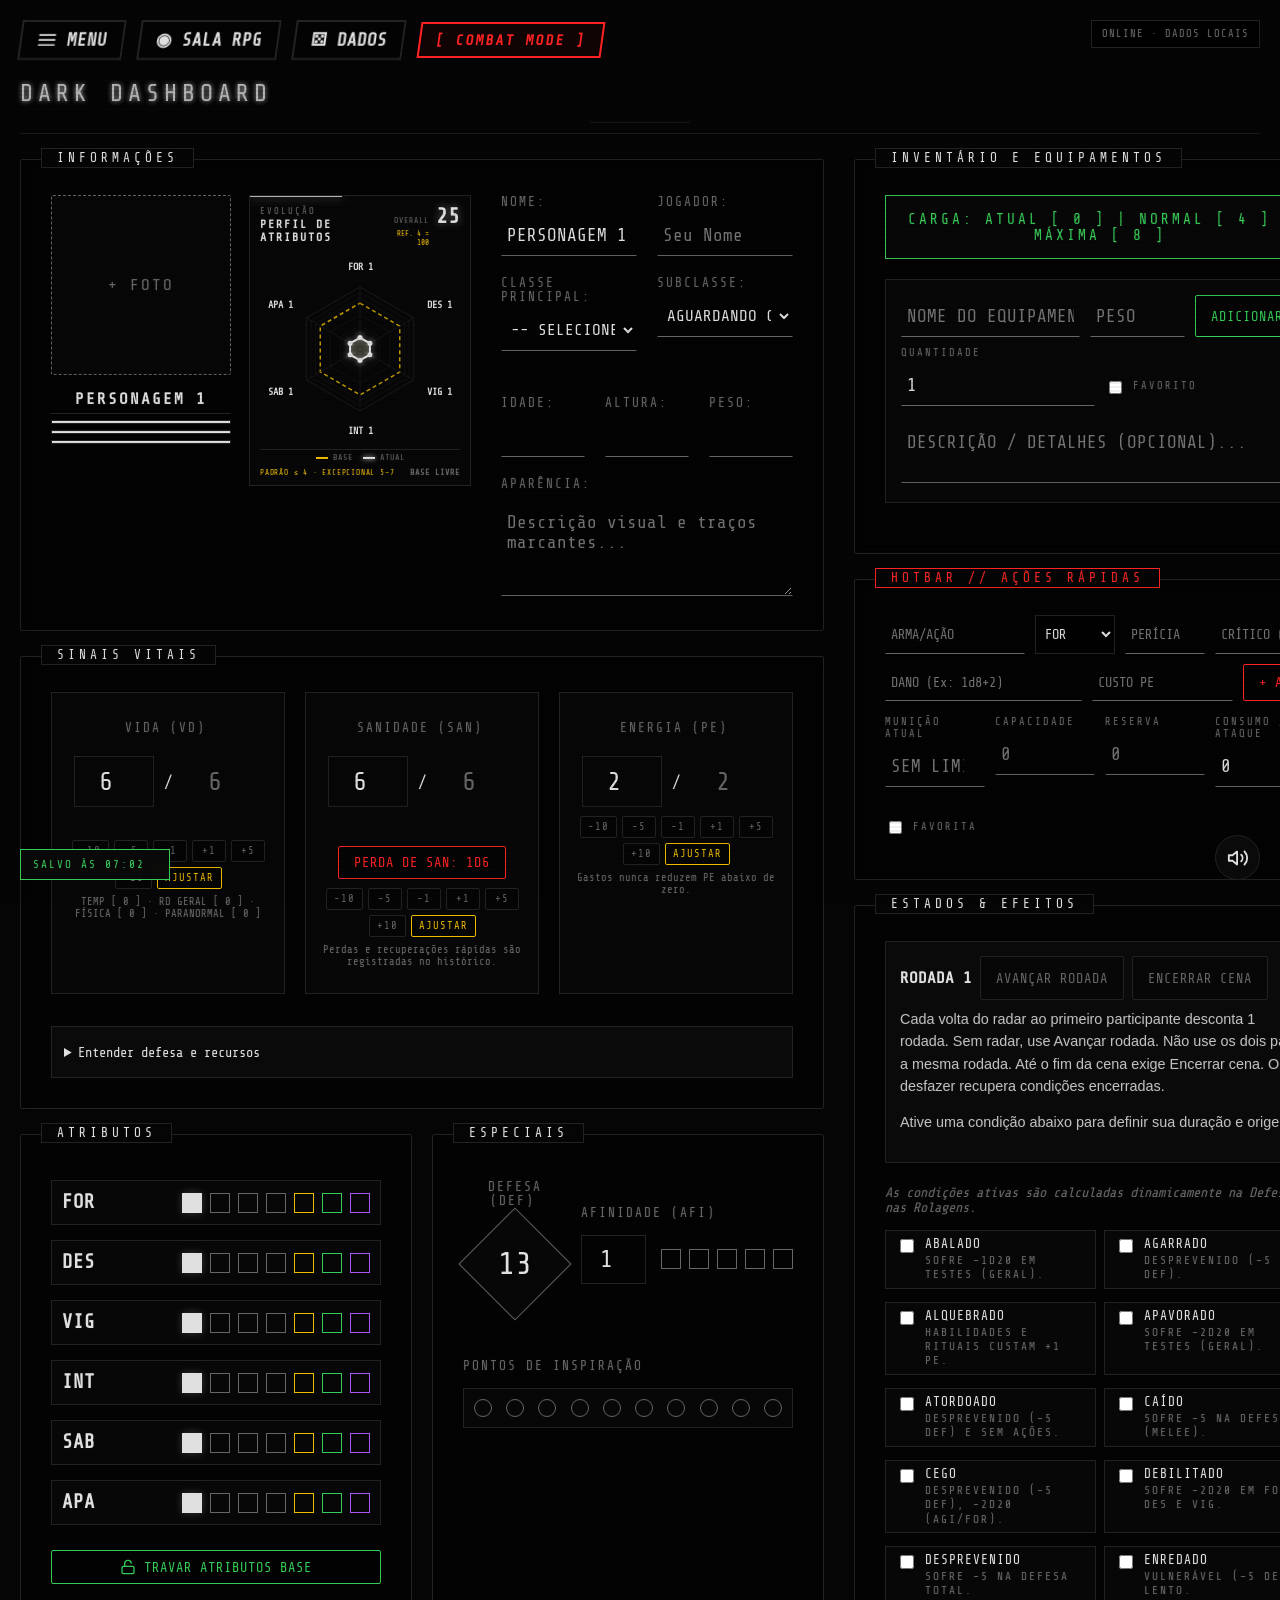
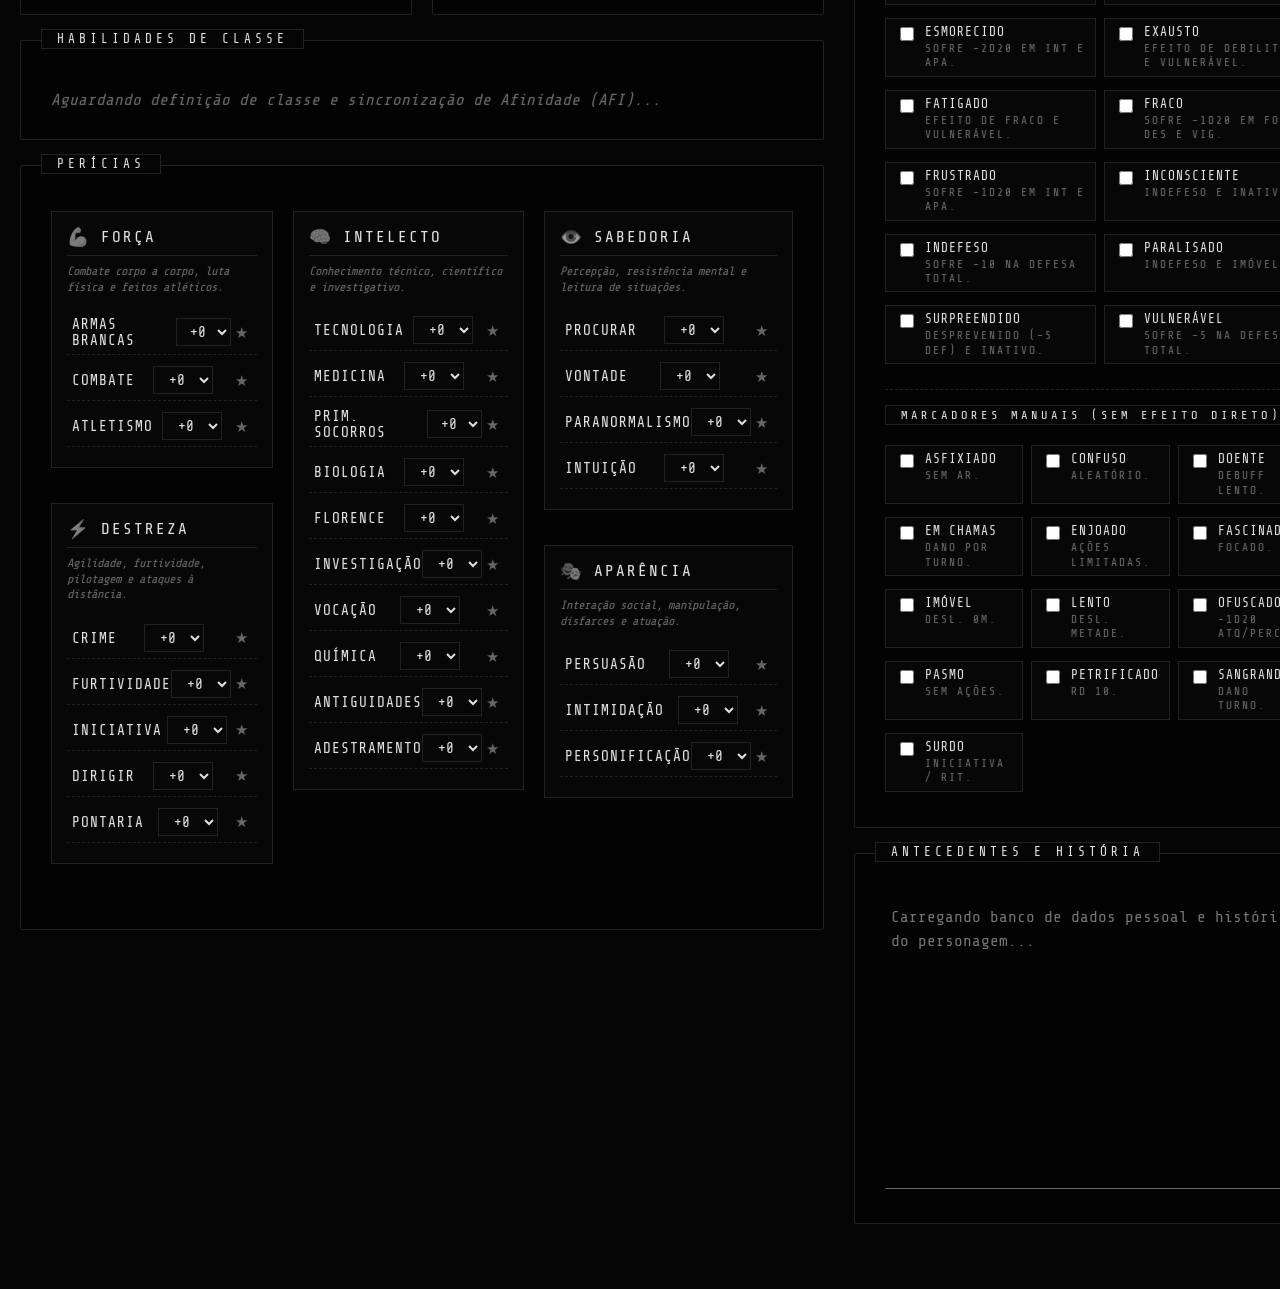
==== commit 64a9d5a0: "Refactor sound effects and menu toggle functionality Updated sound effects and menu interactions." ====
--- a/index.html
+++ b/index.html
@@ -1387,6 +1387,15 @@
 #ddRelationList {margin:20px 0;font-family:'Segoe UI',sans-serif;line-height:1.5;}
 #ddRelationError {color:var(--gold-color);}
 @media(max-width:600px){.board-controls {flex-wrap:nowrap;overflow-x:auto;}.board-controls>* {flex-shrink:0;}.dd-relation-fields {grid-template-columns:1fr;}.dd-relations-content {padding:18px!important;}.dd-evidence {min-height:44px;}}
+</style><style id="dark-menu-refinement">
+/* DARK: entrada discreta do menu, sem deslocamento de tela ou rebote. */
+.game-menu-overlay{transform:none;visibility:hidden;opacity:0;transition:opacity .22s ease,visibility 0s linear .22s}
+.game-menu-overlay.active{transform:none;visibility:visible;opacity:1;transition:opacity .22s ease,visibility 0s}
+.game-menu-overlay .menu-right-nav{transform:translateX(-18px);opacity:0;transition:transform .26s cubic-bezier(.2,.7,.2,1),opacity .2s ease}
+.game-menu-overlay.active .menu-right-nav{transform:translateX(0);opacity:1}
+.game-menu-overlay .menu-left-art{opacity:0;transition:opacity .24s ease}
+.game-menu-overlay.active .menu-left-art{opacity:1}
+@media(prefers-reduced-motion:reduce){.game-menu-overlay,.game-menu-overlay .menu-right-nav,.game-menu-overlay .menu-left-art{transition:none!important;transform:none!important}}
 </style></head>
 <body>
 
@@ -1396,12 +1405,12 @@
 <div id="customBgContainer" class="custom-bg"></div>
 
 <div class="top-fixed-controls">
-<button id="brOpen" class="fixed-menu-btn" type="button">◉ SALA RPG</button>
-<button class="fixed-menu-btn" id="ddFreeOpen" type="button" aria-haspopup="dialog">⚄ DADOS</button>
-    <button class="fixed-menu-btn" data-dd-bind="ddbind_1">
+<button class="fixed-menu-btn" data-dd-bind="ddbind_1">
         <svg width="20" height="20" viewBox="0 0 24 24" fill="none" stroke="currentColor" stroke-width="2" stroke-linecap="square" stroke-linejoin="round"><line x1="3" y1="12" x2="21" y2="12"></line><line x1="3" y1="6" x2="21" y2="6"></line><line x1="3" y1="18" x2="21" y2="18"></line></svg>
         MENU
     </button>
+<button id="brOpen" class="fixed-menu-btn" type="button">◉ SALA RPG</button>
+<button class="fixed-menu-btn" id="ddFreeOpen" type="button" aria-haspopup="dialog">⚄ DADOS</button>
     <button id="btn-combat-mode" class="fixed-combat-btn" data-dd-bind="ddbind_2">[ COMBAT MODE ]</button>
 </div>
 
@@ -4217,51 +4226,35 @@
 
     function playSfx(type) {
         if (isMuted) return;
+        const stamp = performance.now();
+        if (stamp - (playSfx.lastAt || -1000) < 85) return;
         const context = getAudioContext();
         if (!context) return;
+        playSfx.lastAt = stamp;
         if (context.state === 'suspended') context.resume().catch(() => {});
+        // Curtos contatos filtrados, sem notas agudas ou varreduras de pitch.
+        const presets = {
+            click: [.028, .035, 1800], box: [.045, .045, 1250],
+            alert: [.085, .065, 1000], roll: [.075, .045, 900],
+            lock: [.055, .055, 800], glitch: [.075, .045, 750],
+            menu: [.09, .045, 850]
+        };
+        const [duration, volume, cutoff] = presets[type] || presets.click;
+        const buffer = context.createBuffer(1, Math.ceil(context.sampleRate * duration), context.sampleRate);
+        const samples = buffer.getChannelData(0);
+        for (let i = 0; i < samples.length; i++) samples[i] = Math.random() * 2 - 1;
+        const source = context.createBufferSource();
+        const filter = context.createBiquadFilter();
+        const gain = context.createGain();
+        source.buffer = buffer;
+        filter.type = 'lowpass'; filter.frequency.value = cutoff; filter.Q.value = .5;
         const now = context.currentTime;
-        const output = context.createGain();
-        output.gain.setValueAtTime(0.0001, now);
-        output.gain.linearRampToValueAtTime(0.85, now + 0.01);
-        output.connect(context.destination);
-
-        const createVoice = (wave, startFreq, endFreq, duration, peak, options = {}) => {
-            const osc = context.createOscillator();
-            const gainNode = context.createGain();
-            const filter = context.createBiquadFilter();
-            osc.type = wave;
-            osc.frequency.setValueAtTime(startFreq, now);
-            if (options.curve === 'linear') osc.frequency.linearRampToValueAtTime(endFreq, now + duration);
-            else osc.frequency.exponentialRampToValueAtTime(Math.max(1, endFreq), now + duration);
-            filter.type = options.filterType || 'lowpass';
-            filter.frequency.setValueAtTime(options.filterFreq || 1800, now);
-            filter.Q.value = options.q || 0.7;
-            gainNode.gain.setValueAtTime(0.0001, now);
-            gainNode.gain.linearRampToValueAtTime(peak, now + Math.min(0.018, duration * 0.25));
-            gainNode.gain.exponentialRampToValueAtTime(0.0001, now + duration);
-            osc.connect(filter); filter.connect(gainNode); gainNode.connect(output);
-            osc.start(now); osc.stop(now + duration + 0.03);
-        };
-
-        if (type === 'click') {
-            createVoice('triangle', 720, 420, 0.08, 0.015, { filterFreq: 1800, q: 0.9 });
-        } else if (type === 'box') {
-            createVoice('triangle', 260, 145, 0.12, 0.022, { filterFreq: 1200, q: 0.8 });
-            createVoice('sine', 180, 110, 0.14, 0.012, { filterFreq: 900, q: 0.6 });
-        } else if (type === 'alert') {
-            createVoice('triangle', 380, 300, 0.14, 0.017, { filterFreq: 1400, q: 0.8, curve: 'linear' });
-            createVoice('sine', 620, 520, 0.18, 0.011, { filterFreq: 1800, q: 0.7 });
-        } else if (type === 'roll') {
-            createVoice('sine', 120, 190, 0.24, 0.014, { filterFreq: 950, q: 0.7, curve: 'linear' });
-            createVoice('triangle', 78, 120, 0.28, 0.01, { filterFreq: 720, q: 0.6, curve: 'linear' });
-        } else if (type === 'lock') {
-            createVoice('triangle', 210, 120, 0.18, 0.02, { filterFreq: 900, q: 1.1 });
-            createVoice('sine', 105, 70, 0.2, 0.012, { filterFreq: 700, q: 0.8 });
-        } else if (type === 'glitch') {
-            createVoice('sawtooth', 160, 70, 0.18, 0.012, { filterFreq: 900, q: 1.4, curve: 'linear' });
-            createVoice('triangle', 90, 140, 0.16, 0.008, { filterFreq: 1100, q: 1.2, curve: 'linear' });
-        }
+        gain.gain.setValueAtTime(0, now);
+        gain.gain.linearRampToValueAtTime(volume, now + .004);
+        gain.gain.exponentialRampToValueAtTime(.0001, now + duration);
+        source.connect(filter); filter.connect(gain); gain.connect(context.destination);
+        source.onended = () => { source.disconnect(); filter.disconnect(); gain.disconnect(); };
+        source.start(now); source.stop(now + duration);
     }
 
     function toggleMute() { isMuted = !isMuted; document.getElementById('muteBtn').innerHTML = isMuted ? svgMute : svgVol; if (!isMuted) { initAudio(); playSfx('click'); } salvarLocalData(); }
@@ -4323,7 +4316,7 @@
         const isOpen = menu.classList.contains('active');
         document.body.classList.toggle('menu-open', isOpen);
         if(isOpen) {
-            updateMenuHUD(); playSfx('glitch');
+            updateMenuHUD(); playSfx('menu');
             openMenuSection('main', false);
         } else {
             playSfx('click');
@@ -9040,31 +9033,89 @@
 #brCameraSheet>*{display:block}#brCameraSheet strong{font-size:18px}#brCameraSheet small{color:var(--dim-text);font-size:10px}#brCameraSheet span{font-size:12px}
 #brTurnBanner{position:absolute;top:130px;left:12px;right:12px;z-index:3;background:var(--panel-bg);border:1px solid var(--menu-accent);padding:8px;font-size:12px;pointer-events:none}
 .br-turn{padding:10px 6px;border-bottom:1px solid var(--border-color)}.br-turn small{display:block;color:var(--dim-text)}.br-active{border-left:3px solid var(--menu-accent);background:var(--bg-color)}.br-turn-actions{display:flex;flex-wrap:wrap;gap:3px;margin-top:6px}#brRoom .br-turn-actions button{font-size:9px;padding:4px;min-height:30px}#brRoom summary{cursor:pointer;color:var(--text-main);margin:12px 0}#brRoom input[type=number]{width:100%;background:var(--bg-color);color:var(--text-main);border:1px solid var(--border-color);font:inherit;padding:10px}#brActorForm button{margin-top:10px}.br-result-tag{display:inline-block;border:1px solid var(--menu-accent);padding:2px 6px;margin:5px 0}
+
+/* Softer spacing and a clear hierarchy; the sheet remains the visual source. */
+#brRoom header{position:sticky;top:0;z-index:8;min-height:76px;padding:14px 24px;gap:12px}
+#brSession{height:calc(100dvh - 76px);grid-template-columns:minmax(0,1fr) 330px}
+.br-sidebar{padding:18px;display:flex;flex-direction:column;gap:18px;scrollbar-width:thin;scrollbar-color:var(--border-color) transparent}
+.br-tool-nav{display:grid;grid-template-columns:repeat(3,1fr);gap:4px;background:var(--panel-bg);padding:4px;border:1px solid var(--border-color);flex-shrink:0}
+#brRoom .br-tool-nav button{padding:9px 4px;min-height:40px;border:0;background:transparent;color:var(--dim-text);font-size:12px}
+#brRoom .br-tool-nav button[aria-pressed=true]{background:var(--menu-accent);color:var(--bg-color);box-shadow:none}
+.br-tool-panel{flex:1}.br-tool-panel .br-section{margin-top:20px}.br-roll-actions{padding:2px 0 18px;border-bottom:1px solid var(--border-color)}
+#brFreeDice{width:100%;min-height:52px!important;font-size:15px!important;letter-spacing:2px!important}
+.br-caption{display:block;text-align:center;color:var(--dim-text);font-size:10px;letter-spacing:1.5px;margin:20px 0 10px}.br-quick{gap:8px;margin:0}
+#brRoom .br-quick button{min-height:44px}.br-reason{margin-top:16px}#brRoom .br-reason summary{font-size:12px;color:var(--dim-text)}
+#brDelivery:empty{display:none}#brDelivery{margin-bottom:0}.br-roll-row{padding:16px 0;line-height:1.7}.br-roll-row strong{font-size:30px}.br-roll-row>span{font-size:13px}.br-roll-row time{display:block;margin-top:6px}
+.br-options{border-top:1px solid var(--border-color);padding-top:6px;margin-top:auto}#brRoom .br-options>summary{font-size:12px;color:var(--dim-text)}#brUtilityActions{display:grid;gap:8px;margin:18px 0 4px}#brUtilityActions button{font-size:11px}
+#brRoom button{transition:background-color .15s,border-color .15s,color .15s}#brRoom button:hover:not(:disabled){box-shadow:none}#brRoom button:active:not(:disabled){filter:brightness(.9)}
+#brRoom .br-party-card{padding:12px;transition:border-color .15s}#brRoom .br-party-card:hover{border-color:var(--menu-accent)}#brRoom .br-party-card[aria-pressed=true]{border-color:var(--menu-accent)}
+#brHudStrip{scrollbar-width:thin;scrollbar-color:var(--border-color) transparent;max-height:116px}#brHudStrip .br-party-card{min-width:175px;flex:0 0 200px;padding:10px}
+.br-video-footer{min-height:42px}.br-video-footer #brSessionHint{line-height:1.6;font-size:11px}#brRoom .br-turn-actions button{min-height:36px;padding:7px;font-size:10px}
+#brMasterControls>button{width:100%;margin-top:8px}#brNextTurn{background:var(--menu-accent)!important;color:var(--bg-color)!important}#brTurnList .br-active strong::before{content:'▸ ';color:var(--menu-accent)}
+#brToSheet{border-color:var(--border-color)!important;color:var(--text-main)!important}#brLeave{font-size:11px!important;color:var(--dim-text)!important;background:transparent!important}
+@media(max-width:900px){#brSession{grid-template-columns:minmax(0,1fr) 290px}.br-sidebar{padding:14px}#brRoom header{padding:12px 16px}}
+@media(max-width:650px){#brRoom header{position:relative;padding:12px;min-height:76px}.br-brand{font-size:14px;letter-spacing:2px}.br-header-actions{gap:4px}#brRoom .br-header-actions button{font-size:10px;padding:8px;min-height:38px}#brConnection{font-size:10px}#brSession{height:auto;grid-template-columns:1fr}.br-video-column{height:55dvh;min-height:360px;padding:8px}#brVideoArea{min-height:260px}.br-sidebar{padding:16px;overflow:visible}.br-tool-nav{position:sticky;top:0;z-index:6;background:var(--bg-color)}#brHudStrip .br-party-card{min-width:155px;flex-basis:170px}.br-hud-grid{gap:6px}#brCameraSheet{bottom:140px;padding:8px;max-width:85%}#brCameraSheet strong{font-size:14px}#brCameraSheet span{font-size:10px}#brTurnBanner{top:115px;font-size:11px}#brLastRoll{font-size:12px}.br-options{margin-top:4px}}
+@media(prefers-reduced-motion:reduce){#brRoom *{transition:none!important}}
+
+/* Presentation pass: same terminal palette, less competition with the video. */
+#brRoom{--br-surface:var(--panel-bg);line-height:1.65}
+#brLobby{max-width:1120px;gap:64px}#brRoom h1{font-size:clamp(34px,4.5vw,58px);letter-spacing:5px;line-height:1.2;text-shadow:none}.br-intro{max-width:370px;line-height:1.9}
+.br-welcome-steps{list-style:none;padding:0;margin:32px 0;display:grid;gap:18px}.br-welcome-steps li{display:flex;gap:16px;align-items:center;font-size:13px;color:var(--dim-text)}.br-welcome-steps b{font-size:11px;color:var(--menu-accent);border:1px solid var(--border-color);padding:6px 9px;letter-spacing:2px}.br-benefits{font-size:10px;gap:8px}.br-lobby-card{padding:32px;border-top:2px solid var(--menu-accent)}
+#brSession{grid-template-columns:minmax(0,1fr) 340px}.br-video-column{gap:12px;padding:18px;min-height:0}.br-stage-heading{display:flex;align-items:center;justify-content:space-between;gap:12px;flex-shrink:0}.br-stage-heading>span{font-size:10px;letter-spacing:3px;color:var(--dim-text)}#brRoom #brFocusMode{min-height:32px;padding:5px 10px;font-size:10px;background:transparent}
+#brHudStrip{position:static;display:flex;flex-shrink:0;min-height:0;max-height:118px;overflow:auto;gap:10px;padding:1px 0 5px}#brHudStrip:empty{display:none}#brHudStrip .br-party-card{flex:0 0 205px;background:var(--panel-bg);border:1px solid var(--border-color);padding:12px}.br-party-name{align-items:baseline}.br-party-name>span{font-weight:bold}.br-party-name small{font-size:9px;letter-spacing:.5px}.br-hud-grid{margin-top:14px}.br-hud-bar{height:4px}
+#brTurnBanner{top:12px;left:12px;right:auto;max-width:calc(100% - 24px);border:0;border-left:2px solid var(--menu-accent);padding:8px 12px}
+#brLastRoll{bottom:82px;left:12px;right:12px;display:grid;grid-template-columns:1fr auto;gap:4px 18px;align-items:center;padding:12px 16px;border-left:2px solid var(--menu-accent)}#brLastRoll strong{font-size:30px;grid-row:1 / 3;grid-column:2;line-height:1}#brLastRoll span{font-size:12px;font-weight:bold}#brLastRoll small{font-size:11px;color:var(--dim-text);overflow-wrap:anywhere}#brCameraSheet{bottom:170px}
+.br-sidebar{background:var(--panel-bg);padding:20px;gap:20px;border-left:1px solid var(--border-color)}.br-tool-nav{background:var(--bg-color);padding:5px;gap:5px}#brRoom .br-tool-nav button{font-size:11px;letter-spacing:1.5px}.br-roll-actions{border:0;padding-bottom:0}#brRoom .br-quick button{background:var(--bg-color)}
+.br-roll-row{position:relative;padding:14px 12px;margin:10px 0;border:1px solid var(--border-color);background:var(--bg-color);line-height:1.7}.br-roll-row:first-child{border-left:2px solid var(--menu-accent)}.br-roll-row small{font-size:11px}.br-roll-row strong{padding:4px 0 8px 14px}.br-roll-row time{opacity:.8}#brHistory:has(>.br-subtle){border:1px dashed var(--border-color);padding:20px 16px;text-align:center}
+#brRoom .br-tool-panel .br-section{padding:0;border:0;background:none;margin:0}#brRoom .br-tool-panel .br-section h3{position:static;padding:0;background:none;margin:0 0 16px;color:var(--dim-text)}#brRound{font-size:12px;color:var(--menu-accent);letter-spacing:2px}.br-turn{margin-bottom:8px;border:1px solid var(--border-color);padding:12px;background:var(--bg-color)}.br-turn.br-active{border-left:3px solid var(--menu-accent)}
+#brRoom[data-focus=true] #brSession{grid-template-columns:1fr}#brRoom[data-focus=true] .br-sidebar{display:none}#brRoom[data-focus=true] #brFocusMode{background:var(--menu-accent);color:var(--bg-color)}
+@media(max-width:900px){#brSession{grid-template-columns:minmax(0,1fr) 290px}.br-video-column{padding:12px}.br-sidebar{padding:16px}#brLobby{gap:30px}}
+@media(max-width:650px){#brSession{grid-template-columns:1fr}.br-video-column{height:65dvh;min-height:470px;padding:10px;gap:8px}#brVideoArea{min-height:240px}#brHudStrip .br-party-card{flex-basis:165px;padding:8px}.br-hud-grid{margin-top:8px}#brHudStrip{max-height:95px}.br-stage-heading>span{font-size:9px}#brRoom h1{font-size:34px;letter-spacing:3px}.br-welcome-steps{gap:12px;margin:24px 0}.br-lobby-card{padding:26px 20px}.br-sidebar{padding:18px 14px}#brTurnBanner{top:8px;font-size:10px}#brLastRoll{padding:8px 10px}#brLastRoll strong{font-size:24px}#brCameraSheet{bottom:170px}#brRoom[data-focus=true] .br-video-column{height:calc(100dvh - 100px)}}
+
+:root{--br-sheet-width:520px}
+#brSheetDrawer[hidden]{display:none!important}#brSheetDrawer{position:fixed;right:0;top:0;bottom:0;width:min(var(--br-sheet-width),60vw);z-index:10025;background:var(--bg-color);color:var(--text-main);border-left:1px solid var(--menu-accent);display:flex;flex-direction:column;box-shadow:-12px 0 40px #0005;font-family:inherit;box-sizing:border-box}
+#brRoom[data-sheet=true]{right:min(var(--br-sheet-width),60vw)}#brRoom[data-sheet=true] #brSession{grid-template-columns:1fr}#brRoom[data-sheet=true] .br-sidebar{display:none}#brRoom[data-sheet=true] header{flex-wrap:wrap}#brRoom[data-sheet=true] .br-brand span{display:none}
+.br-sheet-toolbar{display:flex;align-items:center;gap:8px;padding:14px;border-bottom:1px solid var(--border-color)}.br-sheet-toolbar>div{flex:1}.br-sheet-toolbar strong{font-size:12px;letter-spacing:2px}.br-sheet-toolbar small{display:block;font-size:10px;color:var(--dim-text);margin-top:5px}
+#brSheetDrawer .br-sheet-toolbar button,#brSheetDrawer .br-sheet-nav button{font:inherit;font-size:11px;color:var(--text-main);background:var(--panel-bg);border:1px solid var(--border-color);padding:9px;cursor:pointer;min-height:38px}
+#brSheetDrawer button:focus-visible,#brSheetDrawer input:focus-visible{outline:2px solid var(--menu-accent);outline-offset:2px}.br-sheet-nav{display:flex;gap:6px;overflow:auto;padding:10px 14px;flex-shrink:0}.br-sheet-width{display:flex;align-items:center;gap:12px;font-size:10px;color:var(--dim-text);padding:0 14px 10px;margin:0}.br-sheet-width input{flex:1;accent-color:var(--menu-accent)}
+#brSheetContent{overflow:auto;flex:1;min-height:0;scrollbar-width:thin;padding:20px 12px 60px}#brSheetDrawer #mainContainer{display:block!important;max-width:none;width:100%;margin:0;padding:0;box-sizing:border-box}#brSheetDrawer .page-header{display:none!important}#brSheetDrawer .pages-wrapper{display:block!important;column-count:1!important}#brSheetDrawer .page{display:block!important;width:100%;min-width:0}#brSheetDrawer .panel{break-inside:avoid;margin-bottom:28px;scroll-margin-top:18px}#brSheetDrawer .grid-3,#brSheetDrawer .grid-2,#brSheetDrawer .info-grid{grid-template-columns:minmax(0,1fr)!important}#brSheetDrawer .info-grid>div{grid-column:auto!important}#brSheetDrawer .panel-content{min-width:0}#brSheetDrawer #panel-attr-specials{display:block!important}#brSheetDrawer #panel-background{display:block!important}
+body.breu-sheet-open .modal-overlay,body.breu-sheet-open #diceModal,body.breu-sheet-open #ddFreeModal{z-index:10060!important}
+@media(max-width:850px){#brSheetDrawer{top:auto;width:100%;height:66dvh;border-left:0;border-top:1px solid var(--menu-accent)}#brRoom[data-sheet=true]{right:0}.br-sheet-width{display:none}#brRoom[data-sheet=true] .br-video-column{height:34dvh;min-height:200px}#brRoom[data-sheet=true] #brVideoArea{min-height:140px}#brRoom[data-sheet=true] #brHudStrip,#brRoom[data-sheet=true] .br-video-footer,#brRoom[data-sheet=true] .br-stage-heading{display:none}.br-sheet-toolbar{padding:10px}.br-sheet-nav{padding:8px 10px}.br-sheet-toolbar small{font-size:9px}}
 </style>
 <section id="brRoom" hidden aria-label="Sala de RPG">
- <header><div class="br-brand">BREU <span>MESA ONLINE</span></div><div class="br-header-actions"><span id="brConnection" class="br-status" role="status">Fora da sala</span><button id="brInvite" type="button" hidden>Convidar</button><button id="brToSheet" type="button" class="br-quiet">Voltar à ficha</button><button id="brLeave" type="button" hidden>Sair da chamada</button></div></header>
+ <header><div class="br-brand">BREU <span>MESA ONLINE</span></div><div class="br-header-actions"><span id="brConnection" class="br-status" role="status">Fora da sala</span><button id="brInvite" type="button" hidden>Convidar</button><button id="brToSheet" type="button" class="br-quiet">Minha ficha</button><button id="brLeave" type="button" hidden>Sair da chamada</button></div></header>
  <div id="brLobby">
-  <div><div class="br-mark" aria-hidden="true">◈</div><div class="br-eyebrow">DARK DASHBOARD // COMUNICAÇÃO</div><h1>SALA RPG</h1><p class="br-intro">Câmera, voz e rolagens na mesma mesa. Conecte o grupo para iniciar a sessão.</p><div class="br-benefits"><span>◉ Câmera e voz</span><span>⚄ Dados 3D</span><span>▥ RECURSOS AO VIVO</span></div></div>
+  <div><div class="br-mark" aria-hidden="true">◈</div><div class="br-eyebrow">DARK DASHBOARD // COMUNICAÇÃO</div><h1>SUA MESA.<br>SEU BREU.</h1><p class="br-intro">Reúna o grupo. Abra sua ficha. Deixe a história acontecer.</p><ol class="br-welcome-steps"><li><b>01</b><span>Entre pelo convite do mestre</span></li><li><b>02</b><span>Ligue sua câmera e seu microfone</span></li><li><b>03</b><span>Jogue com a ficha sempre à mão</span></li></ol><div class="br-benefits"><span>◉ Câmera e voz</span><span>⚄ Dados 3D</span><span>▥ RECURSOS AO VIVO</span></div></div>
   <div class="br-lobby-card"><h2>Sala de RPG</h2><p class="br-subtle">Crie uma mesa ou entre pelo convite do grupo.</p>
    <label for="brName">Seu nome na mesa</label><input type="text" id="brName" maxlength="60" placeholder="Como o grupo conhece você" autocomplete="off">
    <label for="brRoomCode">Convite da sala</label><input type="text" id="brRoomCode" placeholder="Cole o convite aqui" autocomplete="off" spellcheck="false">
-   <div class="br-form-actions"><button class="br-primary" id="brJoin" type="button">Entrar na sala</button><button class="br-quiet" id="brPreview" type="button">Ver prévia sem entrar em chamada</button></div>
+   <div class="br-form-actions"><button class="br-primary" id="brJoin" type="button">Entrar na sala</button><button class="br-quiet" id="brPreview" type="button">Experimentar a mesa</button></div>
    <details id="brMasterAccess" style="margin-top:18px"><summary style="cursor:pointer">SOU O MESTRE</summary><label for="brMasterPassword">Senha de mestre</label><input id="brMasterPassword" type="password" maxlength="200" autocomplete="off" placeholder="Senha configurada no serviço da mesa"><button id="brCreate" type="button" style="margin-top:14px;width:100%">Criar nova sala</button><p class="br-subtle">Para voltar como mestre, cole o convite, preencha esta senha e clique em Entrar na sala.</p></details><p id="brNotice" role="status"></p>
    <div class="br-service-note">Chamada integrada pelo JaaS. Jogadores entram pelo convite, sem conta. Câmera e microfone começam desligados.</div>
   </div>
  </div>
  <div id="brSession" hidden>
-  <div class="br-video-column"><div id="brVideoArea"><div id="brConference"></div><div id="brHudStrip" aria-label="Recursos dos personagens"></div><div id="brCameraSheet" hidden aria-live="polite"></div><div id="brTurnBanner" hidden role="status"></div><div id="brLastRoll" hidden role="status"></div><iframe id="brRoomOverlay" title="Rolagens da mesa" src="about:blank" aria-hidden="true" tabindex="-1"></iframe></div><div class="br-video-footer"><span id="brSessionHint">Use os controles da chamada para ligar câmera e microfone.</span><button id="brAutoCamera" type="button" class="br-quiet">Câmera automática</button><button id="brReconnect" type="button">Reconectar chamada</button><button id="brFullscreen" type="button">Tela cheia</button><button id="brTestRoll" type="button" class="br-quiet">Testar overlay</button></div></div>
+  <div class="br-video-column"><div class="br-stage-heading"><span>MESA DE JOGO</span><button id="brFocusMode" type="button" aria-pressed="false">Modo foco</button></div><div id="brVideoArea"><div id="brConference"></div><div id="brCameraSheet" hidden aria-live="polite"></div><div id="brTurnBanner" hidden role="status"></div><div id="brLastRoll" hidden role="status"></div><iframe id="brRoomOverlay" title="Rolagens da mesa" src="about:blank" aria-hidden="true" tabindex="-1"></iframe></div><div id="brHudStrip" aria-label="Recursos dos personagens"></div><div class="br-video-footer"><span id="brSessionHint">Use os controles da chamada para ligar câmera e microfone.</span><button id="brFullscreen" type="button">Tela cheia</button></div></div>
   <aside class="br-sidebar" aria-label="Ferramentas da mesa">
-   <div id="brInviteBox" hidden><label for="brInviteLink" style="margin-top:0">Convite para esta mesa</label><input type="text" id="brInviteLink" readonly><button id="brCopy" type="button" style="width:100%;margin-top:8px">Copiar convite</button><small class="br-subtle">Envie este link ao seu grupo.</small></div>
-   <div class="br-section"><h3>Rolagens</h3><label for="brRollReason" style="margin-top:0">Motivo da rolagem (opcional)</label><input id="brRollReason" type="text" maxlength="100" placeholder="Ex.: investigar a porta"><p id="brDelivery" role="status" class="br-subtle"></p><button id="brFreeDice" type="button" class="br-primary" style="width:100%">⚄ Abrir dados livres</button><div class="br-quick" id="brAttributes"></div><p class="br-subtle" style="font-size:11px">As rolagens da ficha também aparecem na sala.</p><label class="br-check"><input type="checkbox" id="brShareHud" checked>Compartilhar vida, sanidade e energia</label><label class="br-check"><input type="checkbox" id="brShowOverlay" checked>Mostrar dados sobre a chamada</label></div>
-   <label class="br-check"><input type="checkbox" id="brShowHud" checked>Mostrar recursos sobre o vídeo</label><button id="brResync" type="button">Ressincronizar mesa</button><div class="br-section"><h3 id="brPartyTitle">Na mesa</h3><div id="brParty"></div></div>
-   <section class="br-section"><h3 id="brEncounterTitle">Iniciativa</h3><p id="brRound"></p><div id="brTurnList"></div><div id="brMasterControls" hidden><button id="brNextTurn" type="button">Próximo turno</button><button id="brAddParty" type="button">Adicionar grupo</button><details id="brEncounterEditor"><summary>Adicionar / editar personagem ou inimigo</summary><form id="brActorForm"><input id="brActorId" type="hidden"><label for="brActorName">Nome</label><input id="brActorName" type="text" maxlength="60" required><label for="brInitiative">Iniciativa</label><input id="brInitiative" type="number" min="-999" max="999" step="any" value="0" required><label for="brConditions">Condições</label><input id="brConditions" type="text" maxlength="100" placeholder="Ex.: ferido, amedrontado"><button type="submit">Salvar</button><button id="brActorCancel" type="button">Limpar campos</button></form></details></div></section>
-   <details open><summary>Últimas rolagens</summary><div id="brHistory"><p class="br-subtle">As rolagens da sessão aparecem aqui.</p></div></details>
+   <div id="brInviteBox" hidden><label for="brInviteLink" style="margin-top:0">Convite para esta mesa</label><input type="text" id="brInviteLink" readonly><button id="brCopy" type="button" style="width:100%;margin-top:8px">Copiar convite</button><small class="br-subtle">Quem receber entra por este site, com ficha e dados integrados.</small><button id="brCloseInvite" type="button" class="br-quiet">Fechar convite</button></div>
+   <div class="br-tool-nav" role="group" aria-label="Ferramentas da mesa"><button type="button" data-br-panel="dice" aria-pressed="true">Dados</button><button type="button" data-br-panel="party" aria-pressed="false">Grupo</button><button type="button" data-br-panel="turns" aria-pressed="false">Turnos</button></div>
+   <div id="brPanel-dice" class="br-tool-panel"><div class="br-roll-actions"><button id="brFreeDice" type="button" class="br-primary">⚄ Rolar dados</button><span class="br-caption">OU ROLE UM ATRIBUTO</span><div class="br-quick" id="brAttributes"></div><details class="br-reason"><summary>Adicionar motivo à rolagem</summary><label for="brRollReason">O que você está tentando fazer?</label><input id="brRollReason" type="text" maxlength="100" placeholder="Ex.: investigar a porta"></details><p id="brDelivery" role="status" class="br-subtle"></p></div>   <details open><summary>Últimas rolagens</summary><div id="brHistory"><p class="br-subtle">As rolagens da sessão aparecem aqui.</p></div></details>
+</div>
+   <div id="brPanel-party" class="br-tool-panel" hidden><p class="br-subtle">Selecione um personagem para destacar a câmera. Edite seus recursos em <b>Minha ficha</b>, sem sair da chamada.</p><div class="br-section"><h3 id="brPartyTitle">Na mesa</h3><div id="brParty"></div></div>
+</div>
+   <div id="brPanel-turns" class="br-tool-panel" hidden>   <section class="br-section"><h3 id="brEncounterTitle">Iniciativa</h3><p id="brRound"></p><div id="brTurnList"></div><div id="brMasterControls" hidden><button id="brNextTurn" type="button">Próximo turno</button><button id="brAddParty" type="button">Adicionar grupo</button><details id="brEncounterEditor"><summary>Adicionar ou editar participante</summary><form id="brActorForm"><input id="brActorId" type="hidden"><label for="brActorName">Nome</label><input id="brActorName" type="text" maxlength="60" required><label for="brInitiative">Iniciativa</label><input id="brInitiative" type="number" min="-999" max="999" step="any" value="0" required><label for="brConditions">Condições</label><input id="brConditions" type="text" maxlength="100" placeholder="Ex.: ferido, amedrontado"><button type="submit">Salvar</button><button id="brActorCancel" type="button">Limpar campos</button></form></details></div></section>
+</div>
+   <details id="brOptions" class="br-options"><summary>Ajustes da mesa</summary><label class="br-check"><input type="checkbox" id="brShareHud" checked>Compartilhar meus recursos</label><label class="br-check"><input type="checkbox" id="brShowOverlay" checked>Mostrar dados 3D na chamada</label><label class="br-check"><input type="checkbox" id="brShowHud" checked>Mostrar recursos na chamada</label><div id="brUtilityActions"><button id="brResync" type="button">Atualizar dados da mesa</button><button id="brTestRoll" type="button" class="br-quiet">Testar dados na tela</button><button id="brReconnect" type="button">Reconectar chamada</button><button id="brAutoCamera" type="button" class="br-quiet">Câmera automática</button></div></details>
   </aside>
  </div>
 </section>
 <button id="brReturn" type="button" hidden>Voltar à mesa · chamada em andamento</button>
+<aside id="brSheetDrawer" hidden aria-label="Minha ficha durante a chamada">
+ <div class="br-sheet-toolbar"><div><strong>MINHA FICHA</strong><small>A chamada continua conectada</small></div><button id="brSheetFull" type="button">Ficha completa</button><button id="brSheetClose" type="button" aria-label="Fechar painel da ficha">Fechar</button></div>
+ <nav class="br-sheet-nav" aria-label="Seções da ficha"><button type="button" data-sheet-target="panel-id">Personagem</button><button type="button" data-sheet-target="panel-vitals">Recursos</button><button type="button" data-sheet-target="panel-skills">Perícias</button><button type="button" data-sheet-target="panel-inventory">Inventário</button><button type="button" data-sheet-target="panel-abilities">Habilidades</button></nav>
+ <label class="br-sheet-width">Largura <input id="brSheetWidth" type="range" min="380" max="800" step="20" value="520"></label>
+ <div id="brSheetContent"></div>
+</aside>
 <script src="sala-config.js"></script>
 <script>
 window.BreuRoomProtocol=(()=>{
@@ -9219,7 +9270,7 @@
 function show(){root.hidden=false;$('brReturn').hidden=true;if(!$('brName').value)$('brName').value=$('charNameInput')?.value?.trim()||'';if(!api&&!preview)$('brName').focus();}
 function minimize(){root.hidden=true;$('brReturn').hidden=!(api||preview);$('brReturn').textContent=preview?'Voltar à prévia da mesa':'Voltar à mesa · chamada em andamento';}
 function invite(){const url=new URL(location.href);url.hash=new URLSearchParams({mesa:room,convite:roomInvitation}).toString();return url.href;}
-function showInvite(){if(!room||preview)return;$('brInviteLink').value=invite();$('brInviteBox').hidden=false;}
+function showInvite(){if(!room||preview)return;$('brInviteLink').value=invite();$('brInviteBox').hidden=false;root.dataset.focus='false';$('brFocusMode').setAttribute('aria-pressed','false');$('brFocusMode').textContent='Modo foco';$('brInviteLink').focus();}
 function setRoom(code){room=code;const url=new URL(location.href);url.hash=new URLSearchParams({mesa:room,convite:roomInvitation}).toString();window.history.replaceState(null,'',url);$('brRoomCode').value=url.href;}
 function create(){connect(true);}
 function loadJitsi(){
@@ -9319,7 +9370,7 @@
 function showRoll(data,id,sender,localOnly=false,recovered=false,time=Date.now()){
  const valid=P.roll(data);if(!valid||rollIds.has(id))return;rollIds.add(id);if(rollIds.size>500)rollIds.delete(rollIds.values().next().value);
  const packet={...valid,id:`room-${id}`,protocol:3,source:'dark-dashboard',timestamp:time,channel:'breu-call-overlay',accessKey:'local-room-overlay',character:valid.character||sender||'Jogador'};
- if(!recovered){deliverOverlay(packet);const banner=$('brLastRoll');banner.hidden=false;banner.textContent=`${packet.character} · ${packet.reason||packet.subtitle||packet.title} = ${packet.total}${packet.critical?' · CRÍTICO':packet.failure?' · FALHA':''}`;if(root.hidden)$('brReturn').textContent=`${packet.character} rolou ${packet.total} · voltar à mesa`;}
+ if(!recovered){deliverOverlay(packet);const banner=$('brLastRoll');banner.hidden=false;banner.replaceChildren(node('span',packet.character),node('small',`${packet.reason||packet.subtitle||packet.title}${packet.critical?' · CRÍTICO':packet.failure?' · FALHA':''}`),node('strong',packet.total));if(root.hidden)$('brReturn').textContent=`${packet.character} rolou ${packet.total} · voltar à mesa`;}
  history.push({packet,id,time:new Date(time),localOnly,recovered});history.sort((a,b)=>b.time-a.time);history.splice(30);renderHistory();saveTable();
 }
 window.addEventListener('breu:roll',e=>{
@@ -9329,6 +9380,7 @@
  const id=uid();if(!root.hidden){$('ddFreeClose')?.click();document.getElementById('diceModal').style.display='none';}showRoll(d,id,myName(),preview);if(joined)broadcast('roll',d,id);
 });
 function leave(hangup=true){
+ closeSheet(false);
  saveTable();session++;link?.dispose();link=null;clearInterval(linkTimer);clearTimeout(overlayTimer);$('brLastRoll').hidden=true;delivery('');loading=false;const previous=api;api=null;joined=false;preview=false;myId='';clearInterval(hudTimer);hudTimer=null;
  if(previous){if(hangup){try{previous.executeCommand('hangup');}catch{}}previous.dispose();}
  $('brConference').replaceChildren();overlay.src='about:blank';ready=false;overlayQueue=[];peers.clear();rates.clear();seen.clear();roles.clear();isMaster=false;focusedId='';lastHud='';
@@ -9382,8 +9434,9 @@
  const active=encounter.entries.find(x=>x.id===encounter.active);$('brTurnBanner').hidden=!active;$('brTurnBanner').textContent=active?`Rodada ${encounter.round} · Vez de ${active.name}${active.condition?' · '+active.condition:''}`:'';
 }
 function renderCamera(){
+ for(const card of root.querySelectorAll('[data-participant]'))card.setAttribute('aria-pressed',String(card.dataset.participant===focusedId&&!tileView));
  const target=focusedId===myId?{name:myName(),hud:localHud()}:peers.get(focusedId);
- const panel=$('brCameraSheet');panel.hidden=!target||tileView||!$('brShowHud').checked;
+ const panel=$('brCameraSheet');panel.hidden=preview||!target||tileView||!$('brShowHud').checked;
  if(!target)return;panel.replaceChildren();panel.append(node('small','CÂMERA EM DESTAQUE'),node('strong',target.hud?.name||target.name));
  if(target.hud?.shared)panel.append(node('span',`VD ${target.hud.vd.current}/${target.hud.vd.max} · SAN ${target.hud.san.current}/${target.hud.san.max} · PE ${target.hud.pe.current}/${target.hud.pe.max}`));
  else panel.append(node('span',target.hud?'Recursos ocultos':'Aguardando ficha'));
@@ -9417,10 +9470,36 @@
 window.addEventListener('online',()=>{if(joined){link?.hello();syncHud(true);sendState();status('Sincronizando');refreshPeers().then(()=>status('Na sala'));}else hint('Internet disponível. Use Reconectar chamada para voltar.');});
 for(const id of ['brRollReason','brActorId','brActorName','brInitiative','brConditions'])NON_PROFILE_CONTROL_IDS.add(id);
 
-$('brFullscreen').addEventListener('click',async()=>{try{if(document.fullscreenElement)await document.exitFullscreen();else await root.requestFullscreen();}catch{hint('Tela cheia indisponível neste navegador.');}});
+for(const button of root.querySelectorAll('[data-br-panel]'))button.addEventListener('click',()=>{
+ for(const tab of root.querySelectorAll('[data-br-panel]')){const selected=tab===button;tab.setAttribute('aria-pressed',String(selected));$('brPanel-'+tab.dataset.brPanel).hidden=!selected;}
+});
+
+$('brFocusMode').addEventListener('click',()=>{const enabled=root.dataset.focus!=='true';root.dataset.focus=String(enabled);$('brFocusMode').setAttribute('aria-pressed',String(enabled));$('brFocusMode').textContent=enabled?'Mostrar ferramentas':'Modo foco';});
+$('brCloseInvite').addEventListener('click',()=>{$('brInviteBox').hidden=true;$('brInvite').focus();});
+
+const sheetDrawer=$('brSheetDrawer'),sheetContent=$('brSheetContent');let sheetHome=null;
+function openSheet(){
+ if(!joined&&!preview){minimize();return;}
+ if(!sheetHome){const sheet=$('mainContainer');sheetHome=document.createComment('breu-sheet-home');sheet.before(sheetHome);sheetContent.appendChild(sheet);}
+ sheetDrawer.hidden=false;root.dataset.sheet='true';document.body.classList.add('breu-sheet-open');$('brToSheet').setAttribute('aria-expanded','true');$('brSheetClose').focus();
+}
+function closeSheet(focus=true){
+ const sheet=$('mainContainer');if(sheetHome){sheetHome.replaceWith(sheet);sheetHome=null;}
+ sheetDrawer.hidden=true;root.dataset.sheet='false';document.body.classList.remove('breu-sheet-open');$('brToSheet').setAttribute('aria-expanded','false');if(focus&&!root.hidden)$('brToSheet').focus();syncHud(true);
+}
+$('brToSheet').setAttribute('aria-controls','brSheetDrawer');$('brToSheet').setAttribute('aria-expanded','false');
+$('brSheetClose').addEventListener('click',()=>closeSheet());
+$('brSheetFull').addEventListener('click',()=>{closeSheet(false);minimize();});
+$('brSheetWidth').addEventListener('input',()=>{document.documentElement.style.setProperty('--br-sheet-width',$('brSheetWidth').value+'px');});
+for(const button of sheetDrawer.querySelectorAll('[data-sheet-target]'))button.addEventListener('click',()=>{$(button.dataset.sheetTarget)?.scrollIntoView({block:'start',behavior:'auto'});});
+sheetContent.addEventListener('input',()=>{if(joined||preview)syncHud();});
+sheetContent.addEventListener('change',()=>{if(joined||preview)syncHud(true);});
+NON_PROFILE_CONTROL_IDS.add('brSheetWidth');
+
+$('brFullscreen').addEventListener('click',async()=>{try{if(document.fullscreenElement)await document.exitFullscreen();else await document.documentElement.requestFullscreen();}catch{hint('Tela cheia indisponível neste navegador.');}});
 $('brShowHud').addEventListener('change',()=>{$('brHudStrip').hidden=!$('brShowHud').checked;renderCamera();});
 $('brResync').addEventListener('click',()=>{setupOverlay();if(joined){link?.hello();syncHud(true);refreshPeers();delivery('Solicitando sincronização da mesa…');}else delivery('Prévia local: overlay recarregada.');});
-$('brToSheet').addEventListener('click',minimize);$('brReturn').addEventListener('click',show);$('brCreate').addEventListener('click',create);$('brJoin').addEventListener('click',()=>connect(false));$('brPreview').addEventListener('click',startPreview);$('brLeave').addEventListener('click',()=>leave());$('brInvite').addEventListener('click',showInvite);$('brTestRoll').addEventListener('click',testRoll);
+$('brToSheet').addEventListener('click',()=>sheetDrawer.hidden?openSheet():closeSheet());$('brReturn').addEventListener('click',show);$('brCreate').addEventListener('click',create);$('brJoin').addEventListener('click',()=>connect(false));$('brPreview').addEventListener('click',startPreview);$('brLeave').addEventListener('click',()=>leave());$('brInvite').addEventListener('click',showInvite);$('brTestRoll').addEventListener('click',testRoll);
 $('brCopy').addEventListener('click',async()=>{const input=$('brInviteLink');input.value=invite();try{await navigator.clipboard.writeText(input.value);hint('Convite copiado. Envie para o grupo.');}catch{input.focus();input.select();hint('Selecione e copie o convite acima.');}});
 $('brShareHud').addEventListener('change',()=>syncHud(true));$('brShowOverlay').addEventListener('change',()=>{overlay.hidden=!$('brShowOverlay').checked;});
 $('brFreeDice').addEventListener('click',()=>{$('ddFreeOpen').click();});
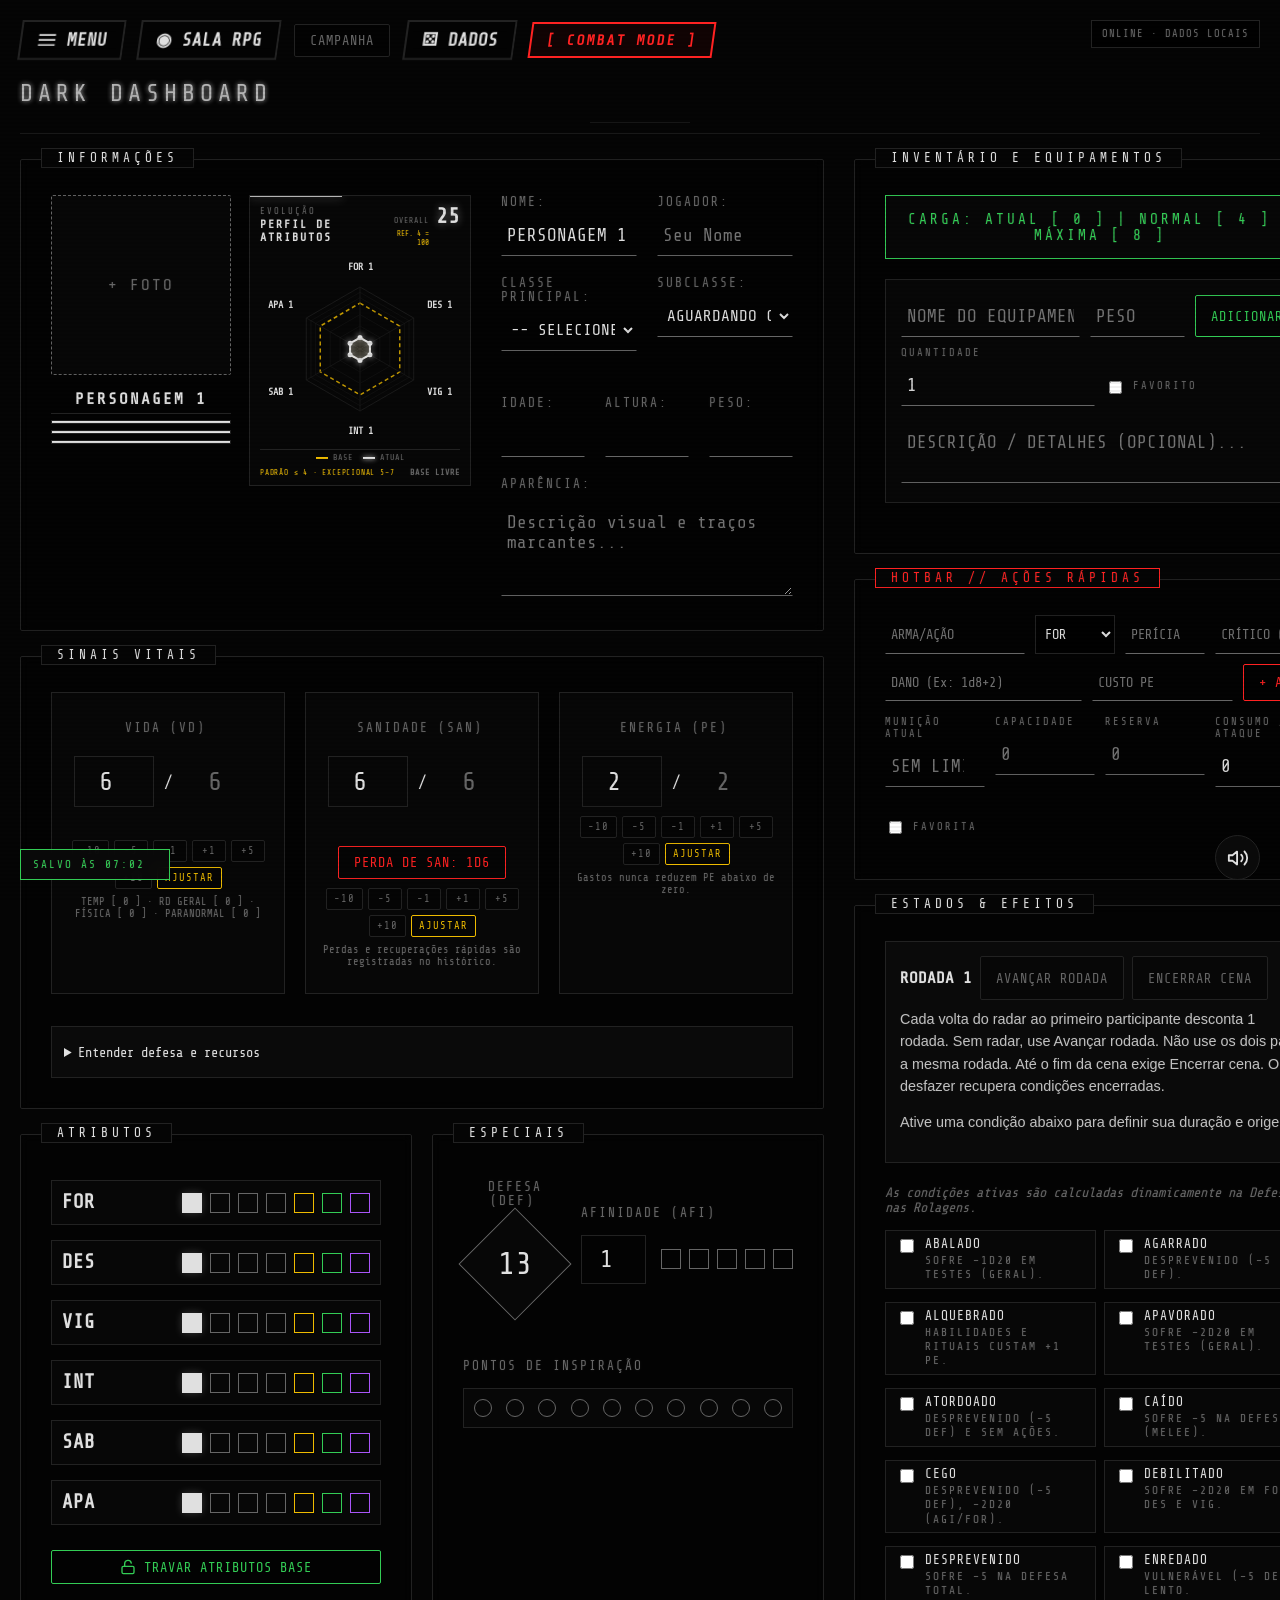
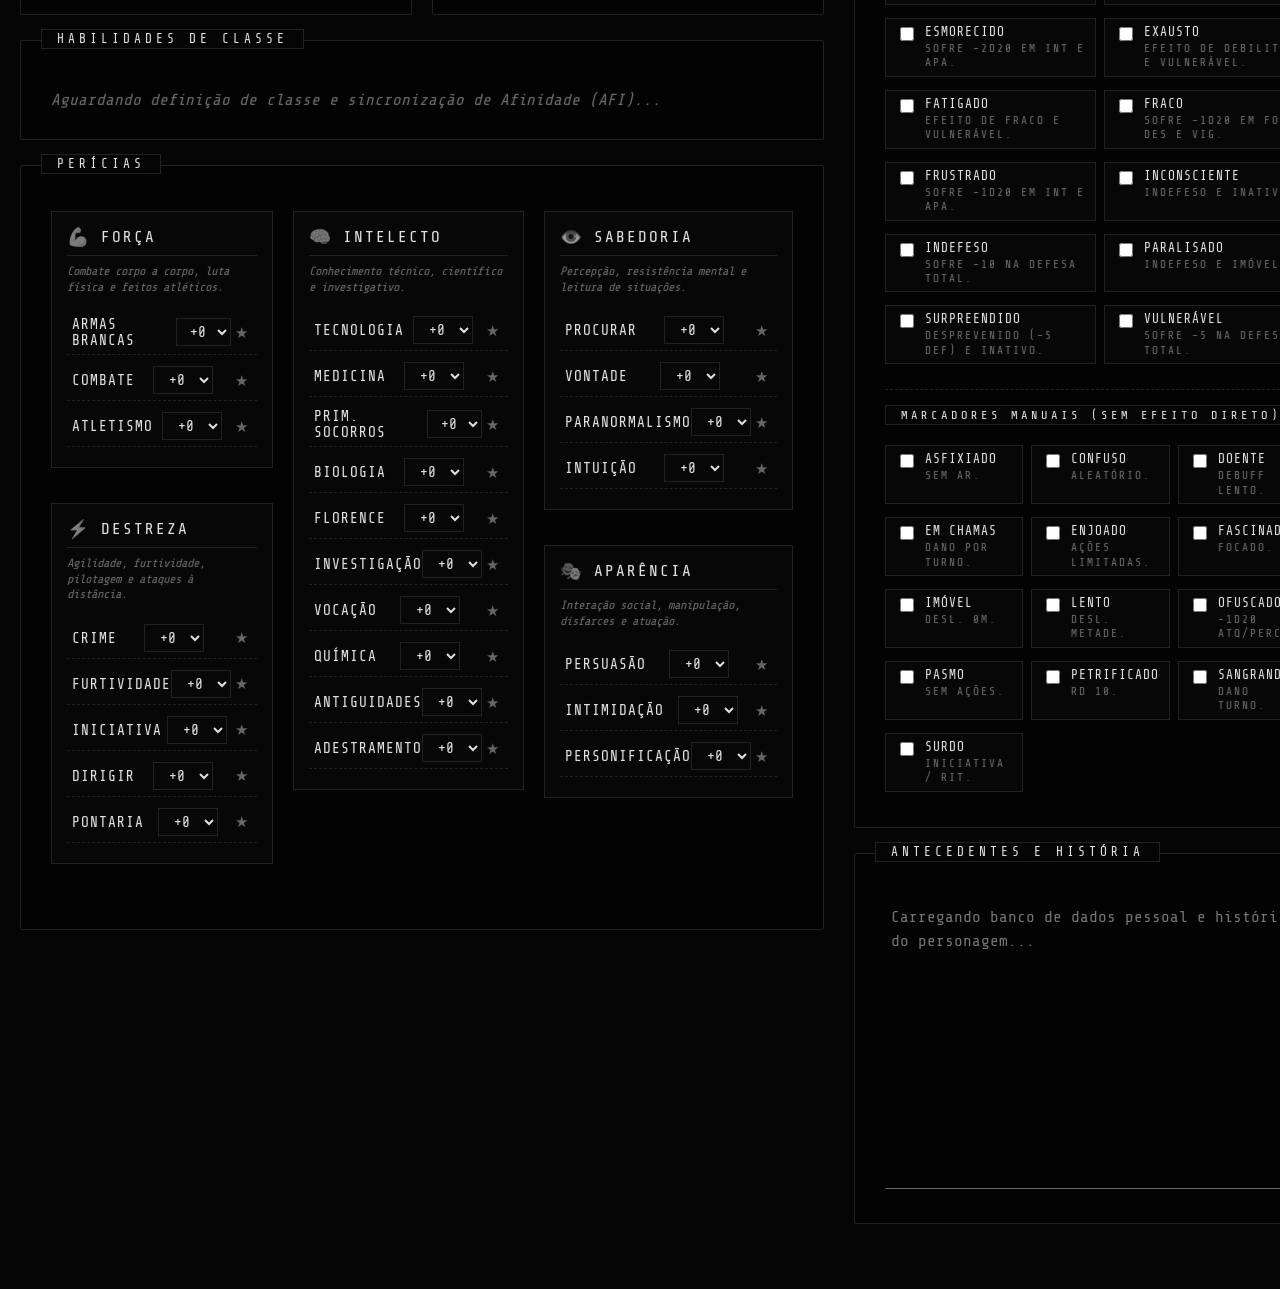
==== commit 3a28eb92: "Improve keyboard handling for overlays and modals Enhanced keyboard event handling for modals and ov" ====
--- a/index.html
+++ b/index.html
@@ -4177,10 +4177,12 @@
     document.addEventListener('keydown', function(e) {
         if (e.key !== 'Escape') return;
 
-        const menu = document.getElementById('gameMenuOverlay');
-        if (menu?.classList.contains('active')) toggleMenu();
-        if (isOverlayActive('investigationBoard')) closeOverlay('investigationBoard');
-        if (isOverlayActive('initiativeBoard')) closeOverlay('initiativeBoard');
+        if (e.defaultPrevented || e.repeat) return;
+        if ([...document.querySelectorAll('.modal-overlay')].some(m => getComputedStyle(m).display !== 'none')) return;
+        e.preventDefault();
+        if (isOverlayActive('investigationBoard')) { closeOverlay('investigationBoard'); return; }
+        if (isOverlayActive('initiativeBoard')) { closeOverlay('initiativeBoard'); return; }
+        toggleMenu();
     });
 
     document.addEventListener('input', function(e) {
@@ -5154,7 +5156,7 @@
         document.addEventListener('keydown', event => {
             const menu = document.getElementById('gameMenuOverlay');
             if (!menu || !menu.classList.contains('active')) return;
-            if (event.key === 'Escape') { toggleMenu(); return; }
+            // Escape is handled once by the global menu shortcut.
             if (event.key === 'PageDown') { event.preventDefault(); scrollActiveMenu(); }
         });
     }
@@ -5203,9 +5205,7 @@
         const content = panel?.querySelector('.panel-content');
         if (!panel || !content) return;
         playSfx('click');
-        panel.classList.toggle('collapsed');
-        content.style.display = panel.classList.contains('collapsed') ? 'none' : 'block';
-        btn.innerText = panel.classList.contains('collapsed') ? '+' : '_';
+        setPanelCollapsed(panel, !panel.classList.contains('collapsed'));
         salvarLocalData();
     }
     
@@ -8315,6 +8315,7 @@
         }
         if (!activeModal) return;
         if (event.key === 'Escape') {
+            event.preventDefault(); event.stopImmediatePropagation();
             const cancel = activeModal.querySelector('[data-dd-cancel]') || activeModal.querySelector('#modalCancelBtn') || Array.from(activeModal.querySelectorAll('button')).at(-1);
             cancel?.click();
             return;
@@ -8729,7 +8730,7 @@
 </style>
 <div id="ddFreeModal" class="modal-overlay" style="display:none" role="dialog" aria-modal="true" aria-labelledby="ddFreeTitle">
  <div class="modal-content">
-  <div class="dd-free-head"><h2 id="ddFreeTitle">DADOS LIVRES</h2><button type="button" class="sys-btn" id="ddFreeClose" aria-label="Fechar rolador">✕</button></div>
+  <div class="dd-free-head"><h2 id="ddFreeTitle">DADOS LIVRES</h2><button type="button" class="sys-btn" id="ddFreeClose" data-dd-cancel aria-label="Fechar rolador">✕</button></div>
   <p style="color:var(--dim-text);font-size:.85rem">Clique nos dados para adicionar à rolagem.</p>
   <div class="dd-free-grid" id="ddFreeGrid"></div>
   <div class="dd-free-selection"><div style="display:flex;align-items:center;justify-content:space-between;gap:12px"><div id="ddFreeChips"></div><button type="button" id="ddFreeClear">Limpar</button></div><p id="ddFreeFormula" style="font-size:.8rem;margin:10px 0 0;color:var(--dim-text)"></p></div>
@@ -9221,6 +9222,7 @@
   return participantId;
  }
  async function authorize(create, name) {
+  if(window.DarkStation?.active()) return window.DarkStation.callAccess(name,userId());
   let service;
   try { service = new URL(config.tokenService); if (service.protocol !== 'https:' || service.username || service.password || service.search || service.hash) throw 0; }
   catch { throw new Error('A chamada ainda não foi configurada pelo mestre. A prévia dos dados continua disponível.'); }
@@ -9270,7 +9272,7 @@
 function show(){root.hidden=false;$('brReturn').hidden=true;if(!$('brName').value)$('brName').value=$('charNameInput')?.value?.trim()||'';if(!api&&!preview)$('brName').focus();}
 function minimize(){root.hidden=true;$('brReturn').hidden=!(api||preview);$('brReturn').textContent=preview?'Voltar à prévia da mesa':'Voltar à mesa · chamada em andamento';}
 function invite(){const url=new URL(location.href);url.hash=new URLSearchParams({mesa:room,convite:roomInvitation}).toString();return url.href;}
-function showInvite(){if(!room||preview)return;$('brInviteLink').value=invite();$('brInviteBox').hidden=false;root.dataset.focus='false';$('brFocusMode').setAttribute('aria-pressed','false');$('brFocusMode').textContent='Modo foco';$('brInviteLink').focus();}
+function showInvite(){if(window.DarkStation?.active()){window.DarkStation.invite();return;}if(!room||preview)return;$('brInviteLink').value=invite();$('brInviteBox').hidden=false;root.dataset.focus='false';$('brFocusMode').setAttribute('aria-pressed','false');$('brFocusMode').textContent='Modo foco';$('brInviteLink').focus();}
 function setRoom(code){room=code;const url=new URL(location.href);url.hash=new URLSearchParams({mesa:room,convite:roomInvitation}).toString();window.history.replaceState(null,'',url);$('brRoomCode').value=url.href;}
 function create(){connect(true);}
 function loadJitsi(){
@@ -9505,6 +9507,7 @@
 $('brFreeDice').addEventListener('click',()=>{$('ddFreeOpen').click();});
 for(const attr of ['FOR','DES','VIG','INT','SAB','APA']){const button=document.createElement('button');button.type='button';button.textContent=attr;button.title=`Rolar ${attr}`;button.addEventListener('click',()=>abrirRolador(attr));$('brAttributes').appendChild(button);}
 const openButton=$('brOpen');openButton.addEventListener('click',show);
+window.BreuStationRoom={show,closeSheet:()=>closeSheet(false),hasCall:()=>Boolean(api)};
 for(const id of ['brName','brRoomCode','brInviteLink','brShareHud','brShowOverlay','brShowHud','brMasterPassword'])NON_PROFILE_CONTROL_IDS.add(id);
 window.addEventListener('beforeunload',()=>{try{api?.dispose();}catch{}});
 const invitation=P.room(new URLSearchParams(location.hash.slice(1)).get('mesa'));
@@ -9513,5 +9516,66 @@
 
 </script>
 
+<link rel="stylesheet" href="station.css?v=2">
+<link rel="stylesheet" href="notebook.css?v=1">
+<section id="dsStation" hidden aria-label="Central de campanha">
+ <header class="ds-head"><div><small>DARK / ESTAÇÃO DE RPG</small><strong id="dsHeading">Suas campanhas</strong></div><button type="button" id="dsClose">VOLTAR À FICHA</button></header>
+ <p id="dsStatus" role="status" aria-live="polite"></p>
+ <div id="dsLobby" class="ds-lobby">
+  <p class="ds-intro">O próximo encontro começa aqui.</p><p class="ds-muted">Reúna o grupo, prepare a cena e guarde as descobertas da campanha.</p>
+  <div id="dsSaved"></div>
+  <details id="dsJoinDetails"><summary>Entrar com um convite</summary><form id="dsJoinForm"><label>Convite da campanha<input id="dsInviteInput" required maxlength="2500" autocomplete="off" placeholder="Cole o link enviado pelo mestre"></label><label>Seu nome na mesa<input id="dsPlayerName" required maxlength="60" autocomplete="nickname"></label><button type="submit">ENTRAR NA CAMPANHA</button></form></details>
+  <details id="dsCreateDetails"><summary>Criar uma campanha · mestre</summary><form id="dsCreateForm"><label>Nome da campanha<input id="dsCampaignName" required maxlength="80" placeholder="Ex.: Ecos do Breu"></label><label>Senha de mestre<input id="dsCreatePassword" type="password" required maxlength="200" autocomplete="current-password"></label><p class="ds-muted">Use a mesma senha de mestre configurada para as chamadas.</p><button type="submit">CRIAR CAMPANHA</button></form></details>
+  <details><summary>Recuperar meu acesso de mestre</summary><form id="dsRecoverForm"><label>Convite ou identificador da campanha<input id="dsRecoverInvite" required maxlength="2500"></label><label>Senha de mestre<input id="dsRecoverPassword" type="password" required maxlength="200" autocomplete="current-password"></label><button type="submit">RECUPERAR ACESSO</button></form></details>
+ </div>
+ <div id="dsWorkspace" hidden>
+  <nav class="ds-nav" aria-label="Campanha"><button type="button" data-ds-tab="notebook" data-ds-gm hidden>CADERNO DO MESTRE</button><button data-ds-tab="home" aria-pressed="true">VISÃO GERAL</button><button data-ds-tab="scene" aria-pressed="false">SESSÃO</button><button data-ds-tab="clues" aria-pressed="false">PISTAS <span id="dsClueCount"></span></button><button data-ds-tab="archive" aria-pressed="false">ARQUIVO</button><button id="dsSwitch">TROCAR CAMPANHA</button></nav>
+  <main class="ds-content">
+   <section data-ds-page="home"><div class="ds-section-title"><small id="dsSessionLabel"></small><h2 id="dsCampaignTitle"></h2></div><p id="dsLastSummary" class="ds-prose"></p><div class="ds-actions"><button id="dsGoSession">IR PARA A SESSÃO</button><button id="dsInviteButton" data-ds-gm>CONVIDAR GRUPO</button></div>
+    <div id="dsInviteBox" hidden><label>Convite para jogadores<input id="dsInviteOutput" readonly></label><div class="ds-actions"><button id="dsCopyInvite">COPIAR CONVITE</button><button id="dsHideInvite">FECHAR</button></div><p class="ds-muted">O convite dá acesso à campanha e às pistas reveladas. Guarde seu acesso de mestre neste navegador.</p><button id="dsRotateInvite" class="ds-quiet">INVALIDAR CONVITE E GERAR OUTRO</button></div>
+    <h3>NA CAMPANHA</h3><div id="dsMembers"></div><div class="ds-link-sheet"><p>Associe a ficha aberta à campanha para compartilhar nome, VD, SAN e PE. Anotações e arquivos continuam privados.</p><button id="dsBind">ASSOCIAR FICHA ATUAL</button><button id="dsUnbind" hidden>PARAR DE COMPARTILHAR</button><p id="dsBindingHint" class="ds-muted"></p></div>
+   </section>
+   <section data-ds-page="scene" hidden><div class="ds-section-title"><small id="dsSceneStatus"></small><h2 id="dsSceneTitle"></h2><p id="dsSceneLocation" class="ds-muted"></p></div><img id="dsSceneImage" hidden alt="Imagem da cena atual" referrerpolicy="no-referrer"><p id="dsSceneObjective" class="ds-prose"></p><div class="ds-actions"><button id="dsOpenCall">ENTRAR NA CHAMADA</button><button id="dsStartSession" data-ds-gm>INICIAR SESSÃO</button></div><p class="ds-muted">A ficha, as câmeras e o rolador continuam disponíveis na sala RPG.</p>
+    <details data-ds-gm id="dsSceneEditor"><summary>Preparar / editar a cena</summary><form id="dsSceneForm"><label>Cena<input id="dsSceneTitleInput" required maxlength="100" placeholder="Ex.: O sinal da estação abandonada"></label><label>Local<input id="dsSceneLocationInput" maxlength="140"></label><label>Objetivo / o que está acontecendo<textarea id="dsSceneObjectiveInput" maxlength="2000" rows="4"></textarea></label><label>Imagem da cena · endereço HTTPS opcional<input id="dsSceneImageInput" type="url" maxlength="1000" placeholder="https://..."></label><p class="ds-muted">Ao salvar, esta cena ficará visível para todo o grupo.</p><div class="ds-actions"><button type="submit">SALVAR CENA</button><button type="button" id="dsCancelScene">CANCELAR EDIÇÃO</button></div></form></details>
+    <details id="dsFinishDetails" data-ds-gm><summary>Encerrar sessão e registrar onde paramos</summary><form id="dsFinishForm"><label>Resumo para o grupo<textarea id="dsSessionSummary" required maxlength="5000" rows="5" placeholder="O que descobriram? O que ficou pendente?"></textarea></label><p class="ds-muted">O registro é compartilhado. Encerre a chamada pelo botão Sair da chamada quando todos terminarem.</p><button type="submit">ENCERRAR E GUARDAR RESUMO</button></form></details>
+   </section>
+   <section data-ds-page="clues" hidden><div class="ds-section-title"><small>ARQUIVO DE DESCOBERTAS</small><h2>Pistas da campanha</h2></div><p id="dsClueHelp" class="ds-muted"></p><details id="dsClueEditor" data-ds-gm><summary>Preparar uma pista</summary><form id="dsClueForm"><input id="dsClueId" type="hidden"><label>Título<input id="dsClueTitle" required maxlength="100"></label><label>Conteúdo<textarea id="dsClueText" maxlength="5000" rows="5"></textarea></label><label>Imagem · endereço HTTPS opcional<input id="dsClueImage" type="url" maxlength="1000" placeholder="https://..."></label><p id="dsClueSaveHint" class="ds-muted">Novas pistas são salvas em segredo. Revele quando chegar a hora.</p><div class="ds-actions"><button type="submit">SALVAR PISTA</button><button type="button" id="dsCancelClue">CANCELAR EDIÇÃO</button></div></form></details><div id="dsClues"></div></section>
+   <section data-ds-page="archive" hidden><div class="ds-section-title"><small>MEMÓRIA DA MESA</small><h2>Sessões anteriores</h2></div><div id="dsArchive"></div><button id="dsExport">EXPORTAR MEU ARQUIVO</button><p class="ds-muted">Baixa cenas, resumos e pistas que você pode ver. Não inclui senhas nem acessos.</p></section>
+  <section data-ds-page="notebook" id="nbWorkspace" hidden aria-label="Caderno privado do mestre">
+ <div class="nb-top"><div><small>PREPARAÇÃO PRIVADA</small><h2>Caderno do mestre</h2></div><div class="nb-view-switch"><button type="button" id="nbViewPages" aria-pressed="true">Páginas</button><button type="button" id="nbViewPlan" aria-pressed="false">Planejamento</button></div></div>
+ <div class="nb-layout">
+  <aside class="nb-browser" aria-label="Biblioteca da campanha">
+   <label class="nb-search-label" for="nbSearch">Buscar na campanha<input id="nbSearch" type="search" maxlength="120" placeholder="Título, texto ou etiqueta…" autocomplete="off"></label>
+   <select id="nbFilter" aria-label="Filtrar páginas"><option value="">Todas as páginas</option><option value="favorite">Favoritas</option><option value="arc">Arcos</option><option value="session">Sessões</option><option value="scene">Cenas</option><option value="npc">Personagens / NPCs</option><option value="place">Locais</option><option value="faction">Facções</option><option value="item">Itens</option><option value="note">Notas</option><option value="trash">Arquivadas</option></select>
+   <div class="nb-new-row"><select id="nbNewType" aria-label="Tipo da nova página"><option value="note">Nota livre</option><option value="arc">Arco</option><option value="session">Sessão</option><option value="scene">Cena</option><option value="npc">Personagem / NPC</option><option value="place">Local</option><option value="faction">Facção</option><option value="item">Item</option></select><button type="button" id="nbNew">+ Nova</button></div>
+   <div id="nbTree"></div><p id="nbCount" class="ds-muted"></p>
+   <details class="nb-export"><summary>Guardar uma cópia</summary><button type="button" id="nbExportJSON">Exportar caderno (.json)</button><button type="button" id="nbExportMD">Exportar texto (.md)</button><p class="ds-muted">A cópia inclui seus segredos de mestre.</p></details>
+  </aside>
+  <div class="nb-main">
+   <div id="nbEmpty"><small>UM LUGAR PARA TODA A HISTÓRIA</small><h2>Da primeira ideia à última sessão.</h2><p>Crie páginas para o mundo, organize cenas dentro de sessões e conecte as descobertas aos personagens.</p><button type="button" id="nbSeed">Montar estrutura inicial</button><p class="ds-muted">Cria uma estrutura editável, sem inventar a história por você.</p></div>
+   <div id="nbBoard" hidden></div>
+   <article id="nbDocument" hidden>
+    <nav id="nbBreadcrumb" aria-label="Caminho da página"></nav>
+    <div class="nb-doc-tools"><span id="nbSaveStatus" role="status" aria-live="polite"></span><button type="button" id="nbSave">Salvar agora</button><button type="button" id="nbRead">Leitura</button><button type="button" id="nbFavorite" aria-label="Marcar como favorita" aria-pressed="false">☆</button></div>
+    <div id="nbConflict" hidden><p>Existe outra versão desta página. Seu rascunho está preservado.</p><button type="button" id="nbConflictReload">Carregar versão da campanha</button><button type="button" id="nbConflictCopy">Salvar rascunho como outra página</button></div>
+    <label class="nb-title-label" for="nbTitle">Título<input id="nbTitle" maxlength="120" placeholder="Título da página" autocomplete="off"></label>
+    <div class="nb-properties"><label>Tipo<select id="nbType"><option value="arc">Arco</option><option value="session">Sessão</option><option value="scene">Cena</option><option value="npc">Personagem / NPC</option><option value="place">Local</option><option value="faction">Facção</option><option value="item">Item</option><option value="note">Nota</option></select></label><label>Estado<select id="nbState"><option value="planned">Em preparação</option><option value="ready">Pronto para jogar</option><option value="done">Concluído</option></select></label><label>Data prevista<input id="nbDate" type="date"></label></div>
+    <details class="nb-properties-more"><summary>Organização e etiquetas</summary><label>Página superior<select id="nbParent"></select></label><label>Etiquetas · separadas por vírgula<input id="nbTags" maxlength="309" placeholder="investigação, estação, ameaça"></label><div class="nb-inline-actions"><button type="button" id="nbChild">+ Criar subpágina</button><button type="button" id="nbUp">Mover acima</button><button type="button" id="nbDown">Mover abaixo</button></div></details>
+    <div id="nbEditor"><div class="nb-format"><button type="button" data-nb-insert="heading">Título</button><button type="button" data-nb-insert="check">Checklist</button><button type="button" data-nb-insert="quote">Citação</button><select id="nbLinkTarget" aria-label="Página para conectar"><option value="">Conectar a uma página…</option></select><button type="button" id="nbInsertLink">Inserir ligação</button></div><label class="nb-body-label" for="nbBody">Anotações privadas<textarea id="nbBody" rows="17" maxlength="16000" spellcheck="true" placeholder="Escreva aqui. Use # para títulos, - [ ] para tarefas e [[Nome da página]] para conectar ideias."></textarea></label><p class="ds-muted nb-editor-help">Salva automaticamente. Ligações inseridas pelo seletor continuam funcionando se a página mudar de nome.</p></div>
+    <div id="nbPreview" hidden></div>
+    <div id="nbConnections"><h3>Conexões desta página</h3><div id="nbOutgoing"></div><h3>Páginas que mencionam esta</h3><div id="nbBacklinks"></div></div>
+    <details id="nbShare"><summary>Usar na mesa</summary><p class="ds-muted">Somente o trecho abaixo será enviado aos jogadores. As anotações acima continuam privadas.</p><label>Título público<input id="nbPublicTitle" maxlength="100"></label><label>Trecho para os jogadores<textarea id="nbPublicText" rows="4" maxlength="5000" placeholder="Escreva ou cole apenas o que o grupo deve ver."></textarea></label><label>Imagem pública · HTTPS opcional<input id="nbPublicImage" type="url" maxlength="1000"></label><label>Local da cena · opcional<input id="nbPublicLocation" maxlength="140"></label><div class="nb-inline-actions"><button type="button" id="nbToScene">Colocar como cena atual</button><button type="button" id="nbToClue">Preparar como pista</button></div><p class="ds-muted">A cena é compartilhada ao confirmar. A pista é criada em segredo; revele pela aba Pistas.</p></details>
+    <div class="nb-bottom"><button type="button" id="nbArchive">Arquivar página</button><span class="ds-muted">Páginas arquivadas podem ser restauradas.</span></div>
+   </article>
+  </div>
+ </div>
+</section>
+
+</main>
+ </div>
+</section>
+
+<script src="notebook.js?v=1"></script>
+<script src="station.js?v=3"></script>
 </body>
 </html>
--- a/station.css
+++ b/station.css
@@ -0,0 +1,101 @@
+#dsStation{position:fixed;inset:0;z-index:10030;background:var(--bg-color,#090909);color:var(--text-main,#ddd);font-family:inherit;overflow:auto;line-height:1.6;animation:ds-in .2s ease}
+#dsStation[hidden],#dsStation [hidden],#dsSceneStrip[hidden]{display:none!important}
+#dsStation *{box-sizing:border-box}#dsStation button,#dsStation input,#dsStation textarea{font:inherit}
+#dsStation button{background:transparent;color:inherit;border:1px solid var(--border-color,#333);padding:10px 15px;cursor:pointer;font-size:12px;letter-spacing:1px;min-height:42px;transition:background .15s,border-color .15s}
+#dsStation button:hover{border-color:var(--menu-accent,#e9e1cb);background:var(--panel-bg,#151515)}#dsStation button:disabled{opacity:.45;cursor:wait}#dsStation :focus-visible,#dsSceneStrip :focus-visible{outline:2px solid var(--menu-accent,#ddd);outline-offset:3px}
+#dsStation .ds-head{display:flex;align-items:center;justify-content:space-between;gap:20px;padding:22px 32px;border-bottom:1px solid var(--border-color,#333)}#dsStation .ds-head strong{display:block;font-size:20px;letter-spacing:2px}#dsStation small{font-size:11px;letter-spacing:2px;color:var(--text-muted,#999)}#dsStation h2{font-size:28px;line-height:1.3;margin:8px 0 14px;font-weight:normal}#dsStation h3{font-weight:normal;font-size:13px;letter-spacing:2px;margin-top:32px}#dsStatus{margin:0;padding:10px 32px;font-size:12px;border-bottom:1px solid var(--border-color,#333);min-height:40px;color:var(--menu-accent,#ddd)}
+.ds-lobby{max-width:760px;margin:0 auto;padding:42px 30px 80px}.ds-intro{font-size:25px;margin-bottom:5px}.ds-muted{color:var(--text-muted,#aaa);font-size:12px}.ds-prose{white-space:pre-wrap;overflow-wrap:anywhere;font-size:15px;line-height:1.8}.ds-section-title{border-left:2px solid var(--menu-accent,#ccc);padding-left:18px;margin-bottom:24px}.ds-actions{display:flex;gap:9px;flex-wrap:wrap;margin:20px 0}#dsStation details{border-top:1px solid var(--border-color,#333);padding:18px 0;margin-top:15px}#dsStation summary{cursor:pointer;font-size:14px}#dsStation form{padding:18px 0 0}#dsStation label{display:block;font-size:12px;margin-bottom:16px;color:var(--text-muted,#aaa)}#dsStation input,#dsStation textarea{display:block;width:100%;min-width:0;margin-top:7px;border:1px solid var(--border-color,#444);border-radius:0;background:var(--panel-bg,#111);color:var(--text-main,#ddd);padding:12px;letter-spacing:0;resize:vertical}#dsStation input[type=hidden]{display:none}
+#dsWorkspace{display:grid;grid-template-columns:210px minmax(0,1fr);min-height:calc(100dvh - 140px)}.ds-nav{display:flex;flex-direction:column;gap:6px;padding:26px 16px;border-right:1px solid var(--border-color,#333)}#dsStation .ds-nav button{text-align:left;border-color:transparent}#dsStation .ds-nav [aria-pressed=true]{border-left:2px solid var(--menu-accent,#ddd);background:var(--panel-bg,#141414)}#dsStation #dsSwitch{margin-top:25px;font-size:10px;color:var(--text-muted,#aaa)}.ds-content{width:100%;max-width:1060px;margin:0 auto;padding:36px 42px 80px}.ds-member,.ds-saved{display:flex;align-items:center;justify-content:space-between;gap:15px;padding:16px 0;border-bottom:1px solid var(--border-color,#333)}.ds-member strong,.ds-saved strong{display:block;font-weight:normal}.ds-member small{display:block}.ds-link-sheet{margin-top:24px;padding-top:12px;font-size:13px}#dsStation .ds-quiet{border:0;padding-left:0;color:var(--text-muted,#aaa);font-size:10px}#dsInviteBox{border-left:2px solid var(--menu-accent,#ddd);padding:14px 20px;margin:22px 0}.ds-clue,.ds-archive{border-bottom:1px solid var(--border-color,#333);padding:24px 0}.ds-clue h3,.ds-archive h3{font-size:19px!important;margin:8px 0!important;letter-spacing:0!important}.ds-clue img,#dsSceneImage{max-width:100%;max-height:360px;object-fit:contain;display:block;margin:20px 0;border:1px solid var(--border-color,#333)}.ds-clue .ds-actions{margin-bottom:0}#dsStation .ds-secret{opacity:.8;border-left:1px dashed var(--border-color,#555);padding-left:18px}#dsStation button[data-ds-reveal]{border-color:var(--menu-accent,#ddd)}.ds-empty{padding:24px 0;color:var(--text-muted,#aaa);font-size:13px}
+#dsSceneStrip{border-bottom:1px solid var(--border-color,#333);padding:10px 14px;background:var(--panel-bg,#111);font-size:12px;flex-shrink:0;display:flex;align-items:center;gap:14px}#dsSceneStrip strong{display:block;font-size:14px}#dsSceneStrip small{display:block;color:var(--text-muted,#aaa)}#dsSceneStrip>div{flex:1;min-width:0}#dsSceneStrip button{font-family:inherit;padding:8px;cursor:pointer;background:transparent;color:inherit;border:1px solid var(--border-color,#333)}
+#dsStation.ds-compact{left:auto;width:440px;border-left:1px solid var(--menu-accent,#ccc);box-shadow:-10px 0 30px #0007}#dsStation.ds-compact #dsWorkspace{display:block}#dsStation.ds-compact .ds-nav{flex-direction:row;flex-wrap:wrap;padding:12px;border-right:0;border-bottom:1px solid var(--border-color,#333)}#dsStation.ds-compact .ds-nav button{font-size:10px;padding:8px}#dsStation.ds-compact #dsSwitch{margin-top:0}#dsStation.ds-compact .ds-content{padding:24px 20px}#dsStation.ds-compact .ds-head{padding:16px}#brRoom[data-station=true]{right:440px}
+@keyframes ds-in{from{opacity:0;transform:translateY(5px)}to{opacity:1;transform:translateY(0)}}@media(prefers-reduced-motion:reduce){#dsStation{animation:none}}
+@media(max-width:800px){#dsWorkspace{display:block}.ds-nav{flex-direction:row;flex-wrap:wrap;padding:10px;border-right:0;border-bottom:1px solid var(--border-color,#333)}#dsStation .ds-nav button{font-size:10px;padding:8px}#dsStation #dsSwitch{margin-top:0}.ds-content{padding:24px 20px 60px}#dsStation .ds-head{padding:16px;gap:10px}#dsStation .ds-head strong{font-size:16px}#dsStation .ds-head button{font-size:10px;padding:8px}#dsStatus{padding:10px 16px}#dsStation h2{font-size:23px}.ds-lobby{padding:20px}.ds-intro{font-size:22px}#dsStation.ds-compact{width:100%;left:0;top:35dvh}#brRoom[data-station=true]{right:0}#dsStation.ds-compact .ds-head small{display:none}#dsSceneStrip{flex-wrap:wrap}.top-fixed-controls{flex-wrap:wrap;max-width:calc(100vw - 20px);gap:7px}}
+
+/* Social spaces share the sheet palette, with softer surfaces and fewer frames.
+   All selectors are scoped: character-sheet panels and dice retain their design. */
+#dsStation,#brRoom{--ds-surface:color-mix(in srgb,var(--panel-bg,#111) 88%,var(--text-main,#ddd) 4%);--ds-line:color-mix(in srgb,var(--text-main,#ddd) 12%,transparent);--ds-hover:color-mix(in srgb,var(--text-main,#ddd) 8%,var(--panel-bg,#111))}
+#dsStation button,#brRoom button{border-radius:9px;border-color:var(--ds-line);letter-spacing:.5px;box-shadow:none;clip-path:none}
+#dsStation button:hover:not(:disabled),#brRoom button:hover:not(:disabled){background:var(--ds-hover);color:var(--text-main);border-color:color-mix(in srgb,var(--menu-accent) 35%,transparent);box-shadow:none}
+#brRoom .br-primary:hover:not(:disabled){background:var(--menu-accent);color:var(--bg-color);filter:brightness(.92)}
+#dsStation .ds-head,#brRoom header{background:var(--bg-color);border-color:var(--ds-line)}
+#dsStation .ds-head small{letter-spacing:2px;color:var(--dim-text)}
+#dsStation .ds-head strong{letter-spacing:1px;font-weight:normal}
+#dsStatus{border:0;color:var(--dim-text);font-size:12px;padding-top:14px;padding-bottom:8px}
+#dsStation .ds-nav{border-right:0;padding:26px 20px;gap:7px}
+#dsStation .ds-nav button{padding:12px 16px;color:var(--dim-text);border:1px solid transparent;border-radius:10px;letter-spacing:.4px}
+#dsStation .ds-nav [aria-pressed=true]{background:var(--ds-surface);color:var(--text-main);border:1px solid var(--ds-line);box-shadow:inset 0 1px 0 #ffffff04}
+#dsStation .ds-section-title{border:0;padding:0;margin-bottom:28px}
+#dsStation .ds-section-title small{color:var(--dim-text);letter-spacing:1.5px}
+#dsStation h2{letter-spacing:-.5px;margin-top:10px}
+#dsStation .ds-content{padding-top:34px;max-width:1000px}
+#dsStation .ds-muted{color:var(--dim-text);line-height:1.8}
+#dsStation details{border:1px solid var(--ds-line);border-radius:14px;background:var(--ds-surface);padding:18px 20px;margin:18px 0}
+#dsStation details[open]{padding-bottom:22px}
+#dsStation summary{font-size:14px;line-height:1.6;list-style:none;display:flex;align-items:center;justify-content:space-between;gap:16px}
+#dsStation summary::-webkit-details-marker{display:none}
+#dsStation summary::after{content:'+';font-size:21px;color:var(--dim-text);line-height:1;font-weight:normal}
+#dsStation details[open]>summary::after{content:'−'}
+#dsStation input,#dsStation textarea{border-radius:9px;border-color:var(--ds-line);background:var(--bg-color);padding:12px 14px;line-height:1.6}
+#dsStation label{color:var(--dim-text);margin-bottom:20px}
+#dsStation input:focus,#dsStation textarea:focus{border-color:color-mix(in srgb,var(--menu-accent) 45%,transparent)}
+#dsStation .ds-actions{gap:10px;margin:24px 0}
+#dsStation :is(#dsGoSession,#dsOpenCall,#dsStartSession,form button[type=submit],button[data-ds-reveal]){background:var(--menu-accent);color:var(--bg-color);border-color:transparent;padding:11px 18px}
+#dsStation :is(#dsGoSession,#dsOpenCall,#dsStartSession,form button[type=submit],button[data-ds-reveal]):hover{background:var(--menu-accent);color:var(--bg-color);filter:brightness(.92)}
+#dsStation .ds-member,#dsStation .ds-saved{border-color:var(--ds-line);padding:19px 0}
+#dsStation .ds-member small{color:var(--dim-text);letter-spacing:.5px;line-height:1.9}
+#dsStation .ds-clue,#dsStation .ds-archive{padding:24px;margin:18px 0;border:0;border-radius:16px;background:var(--ds-surface)}
+#dsStation .ds-clue small,#dsStation .ds-archive small{color:var(--dim-text);letter-spacing:1px}
+#dsStation .ds-secret{opacity:1;border:1px dashed var(--ds-line);background:transparent;padding:23px}
+#dsStation .ds-clue img,#dsSceneImage{border:0;border-radius:12px}
+#dsInviteBox{border:0;border-radius:14px;background:var(--ds-surface);padding:20px}
+#dsStation.ds-compact{border-left:1px solid var(--ds-line);border-radius:20px 0 0 20px;box-shadow:-16px 0 50px #0005}
+#dsStation.ds-compact .ds-head{padding:22px 20px}
+#dsStation.ds-compact .ds-nav{border:0;padding:14px 16px;gap:5px}
+#dsStation.ds-compact .ds-content{padding:24px}
+#dsStation.ds-compact #dsStatus{padding-left:24px;padding-right:24px}
+#dsSceneStrip{background:transparent;border:0;padding:6px 2px 12px;gap:16px}
+#dsSceneStrip strong{font-weight:normal;font-size:16px}
+#dsSceneStrip small{color:var(--dim-text);line-height:1.8}
+#dsSceneStrip button{border-radius:20px;border-color:var(--ds-line);padding:8px 14px;font-size:11px;background:var(--ds-surface)}
+#brRoom .br-header-actions button{border-color:transparent;background:var(--ds-surface);padding:10px 16px;font-size:11px}
+#brRoom #brLeave{border-color:transparent!important;background:transparent!important}
+#brRoom .br-lobby-card{border:1px solid var(--ds-line);border-radius:20px;padding:32px;background:var(--ds-surface);box-shadow:0 16px 48px #0003}
+#brRoom .br-lobby-card h2{position:static;border:0;background:none;padding:0;margin:0 0 12px;font-size:17px;letter-spacing:1px}
+#brRoom input:is([type=text],[type=password],[type=number]){border:1px solid var(--ds-line);border-radius:9px;background:var(--bg-color);padding:12px}
+#brRoom label{text-transform:none;letter-spacing:.4px}
+#brRoom .br-benefits span{border:0;padding:0;color:var(--dim-text)}
+#brRoom .br-welcome-steps b{border:0;border-radius:50%;background:var(--ds-surface);width:32px;height:32px;display:grid;place-items:center;padding:0;flex-shrink:0}
+#brRoom #brVideoArea{border:1px solid var(--ds-line);border-radius:18px;background:var(--panel-bg);box-shadow:0 12px 36px #0003}
+#brRoom .br-sidebar{background:var(--bg-color);border-left:0;padding:22px;gap:24px}
+#brRoom .br-tool-nav{border:0;border-radius:12px;background:var(--ds-surface);padding:5px;gap:4px}
+#brRoom .br-tool-nav button{border-radius:8px;letter-spacing:.5px}
+#brRoom .br-tool-nav button[aria-pressed=true]{background:var(--ds-hover);color:var(--text-main);box-shadow:0 2px 8px #0003}
+#brRoom .br-quick{gap:9px}
+#brRoom .br-quick button{background:var(--ds-surface);border-color:transparent;border-radius:10px}
+#brRoom #brHistory:has(>.br-subtle){border:0;background:var(--ds-surface);border-radius:14px;padding:24px 18px;text-align:left}
+#brRoom .br-roll-row,#brRoom .br-turn{border:0;border-radius:12px;background:var(--ds-surface);padding:16px;margin:10px 0}
+#brRoom .br-turn.br-active{box-shadow:inset 3px 0 0 var(--menu-accent)}
+#brRoom .br-roll-row:first-child{border:0;box-shadow:inset 3px 0 0 var(--menu-accent)}
+#brRoom .br-turn-actions{gap:6px;margin-top:12px}
+#brRoom .br-party-card,#brRoom #brHudStrip .br-party-card{border:1px solid var(--ds-line);border-radius:12px;background:var(--ds-surface)}
+#brRoom .br-party-card[aria-pressed=true]{border-color:color-mix(in srgb,var(--menu-accent) 40%,transparent)}
+#brRoom #brCameraSheet,#brRoom #brLastRoll,#brRoom #brTurnBanner{border:0;border-radius:12px;background:var(--panel-bg);box-shadow:0 4px 20px #0004}
+#brRoom #brCameraSheet{padding:14px 16px}
+#brRoom .br-options{border-color:var(--ds-line);padding-top:12px}
+#brRoom #brInviteBox{border-radius:14px;padding:18px;background:var(--ds-surface)}
+#brRoom #brMasterControls>button{margin-top:10px}
+#brRoom #brEncounterEditor{margin-top:22px;padding-top:6px;border-top:1px solid var(--ds-line)}
+@media(max-width:800px){
+ #dsStation .ds-nav{padding:12px 16px;border:0;gap:5px}
+ #dsStation .ds-nav button{padding:10px 12px}
+ #dsStation .ds-content{padding:24px 20px 60px}
+ #dsStation .ds-clue,#dsStation .ds-archive{padding:20px}
+ #dsStation.ds-compact{border-radius:20px 20px 0 0;border-left:0;border-top:1px solid var(--ds-line)}
+ #dsStation details{padding:16px}
+}
+@media(max-width:650px){
+ #brRoom .br-lobby-card{padding:24px}
+ #brRoom .br-header-actions button{padding:8px 10px;font-size:10px}
+ #brRoom #brVideoArea{border-radius:14px}
+ #brRoom .br-sidebar{padding:20px 16px}
+}
--- a/notebook.css
+++ b/notebook.css
@@ -0,0 +1,91 @@
+/* Private notebook: an editorial page, a quiet library, and the same DARK palette. */
+#dsStation[data-notebook=true] .ds-content{max-width:none;padding:22px 28px 60px}
+#dsStation[data-notebook=true] #dsWorkspace{grid-template-columns:170px minmax(0,1fr)}
+#nbWorkspace{--nb-line:color-mix(in srgb,var(--text-main) 12%,transparent);--nb-muted:color-mix(in srgb,var(--text-main) 62%,var(--bg-color));min-width:0}
+#nbWorkspace [hidden]{display:none!important}
+#nbWorkspace .nb-top{display:flex;align-items:center;justify-content:space-between;gap:20px;margin-bottom:22px}
+#nbWorkspace .nb-top h2{font-size:23px;margin:4px 0 0}
+#nbWorkspace small{color:var(--nb-muted);font-size:10px;letter-spacing:1.5px}
+#nbWorkspace .nb-view-switch{display:flex;padding:4px;border-radius:10px;background:var(--ds-surface);gap:4px}
+#nbWorkspace .nb-view-switch button{border:0;min-height:34px;font-size:11px;padding:6px 12px;color:var(--nb-muted)}
+#nbWorkspace .nb-view-switch button[aria-pressed=true]{background:var(--ds-hover);color:var(--text-main)}
+#nbWorkspace .nb-layout{display:grid;grid-template-columns:230px minmax(0,1fr);gap:28px}
+#nbWorkspace .nb-browser{min-width:0;border-right:1px solid var(--nb-line);padding-right:20px}
+#nbWorkspace select{width:100%;font:inherit;font-size:12px;color:var(--text-main);background:var(--panel-bg);border:1px solid var(--nb-line);border-radius:8px;min-height:38px;padding:7px 10px}
+#nbWorkspace input,#nbWorkspace textarea{font:inherit;letter-spacing:0}
+#nbWorkspace label{font-size:11px;color:var(--nb-muted);margin-bottom:12px}
+#nbWorkspace .nb-search-label input{font-size:12px;padding:10px;margin-top:5px}
+#nbWorkspace .nb-new-row{display:flex;gap:6px;margin:14px 0 18px}
+#nbWorkspace .nb-new-row select{min-width:0;flex:1}
+#nbWorkspace .nb-new-row button{padding:6px 10px;white-space:nowrap;font-size:11px;min-height:38px}
+#nbTree{max-height:65dvh;overflow:auto;scrollbar-width:thin}
+#nbWorkspace .nb-tree-row{display:flex;align-items:center;gap:3px;padding-left:min(calc(var(--depth,0)*11px),77px);margin:2px 0}
+#nbWorkspace .nb-tree-row>button{border:0;background:transparent;min-height:35px;text-align:left;font-size:12px;letter-spacing:0;padding:7px 8px;flex:1;min-width:0;overflow-wrap:anywhere}
+#nbWorkspace .nb-tree-row>button[aria-current=page]{background:var(--ds-surface);color:var(--menu-accent)}
+#nbWorkspace .nb-tree-row .nb-fold{flex:0 0 22px;min-height:30px;padding:4px;color:var(--nb-muted);text-align:center}
+#nbWorkspace .nb-tree-row .nb-type-mark{color:var(--nb-muted);font-size:9px;display:inline-block;min-width:24px;margin-right:4px}
+#nbWorkspace .nb-main{min-width:0;max-width:940px;width:100%;margin:0 auto}
+#nbWorkspace #nbEmpty{padding:55px 20px;max-width:600px}
+#nbWorkspace #nbEmpty h2{font-size:29px;line-height:1.45;margin:15px 0}
+#nbWorkspace #nbEmpty p{line-height:1.9;color:var(--nb-muted);font-size:14px}
+#nbWorkspace #nbSeed{margin:12px 0;background:var(--menu-accent);color:var(--bg-color)}
+#nbWorkspace #nbBreadcrumb{display:flex;gap:4px;flex-wrap:wrap;align-items:center;color:var(--nb-muted);font-size:11px;min-height:30px;margin-bottom:8px}
+#nbWorkspace #nbBreadcrumb button{border:0;min-height:28px;padding:2px 6px;font-size:11px;color:var(--nb-muted);letter-spacing:0}
+#nbWorkspace .nb-doc-tools{display:flex;gap:6px;align-items:center;flex-wrap:wrap;margin:0 0 20px}
+#nbWorkspace .nb-doc-tools>span{flex:1;font-size:11px;color:var(--nb-muted);min-width:100px}
+#nbWorkspace .nb-doc-tools button{font-size:10px;min-height:32px;padding:6px 10px}
+#nbWorkspace #nbFavorite{font-size:20px;padding:2px 8px}
+#nbWorkspace .nb-title-label{font-size:0;margin-bottom:20px}
+#nbWorkspace #nbTitle{border:0;border-radius:0;border-bottom:1px solid transparent;background:transparent;font-size:clamp(23px,2.4vw,34px);padding:5px 0 12px;line-height:1.4;margin:0;box-shadow:none;color:var(--text-main)}
+#nbWorkspace #nbTitle:focus{outline:none;border-bottom-color:var(--nb-line)}
+#nbWorkspace .nb-properties{display:grid;grid-template-columns:1fr 1fr 140px;gap:12px}
+#nbWorkspace .nb-properties label>select,#nbWorkspace .nb-properties label>input{margin-top:6px;font-size:12px;min-height:38px;padding:7px 10px}
+#nbWorkspace .nb-properties-more{padding:10px 0;margin:3px 0 16px;border:0;background:none;border-radius:0}
+#nbWorkspace .nb-properties-more>summary{font-size:12px;color:var(--nb-muted)}
+#nbWorkspace .nb-properties-more[open]>summary{margin-bottom:18px}
+#nbWorkspace .nb-format{display:flex;gap:4px;align-items:center;flex-wrap:wrap;border-top:1px solid var(--nb-line);padding:12px 0}
+#nbWorkspace .nb-format button{font-size:10px;min-height:30px;padding:4px 8px;border:0;color:var(--nb-muted)}
+#nbWorkspace .nb-format select{width:auto;max-width:220px;min-height:30px;font-size:10px;flex:1}
+#nbWorkspace .nb-body-label{font-size:0}
+#nbWorkspace #nbBody{border:0;resize:vertical;border-radius:0;background:transparent;font-size:14px;line-height:1.95;padding:10px 0;min-height:380px;margin:0;color:var(--text-main);tab-size:2}
+#nbWorkspace #nbBody:focus{outline:1px solid var(--nb-line);outline-offset:8px}
+#nbWorkspace .nb-editor-help{font-size:11px;color:var(--nb-muted);line-height:1.7}
+#nbWorkspace #nbPreview{min-height:260px;overflow-wrap:anywhere;line-height:1.9;padding:8px 0 24px;font-size:14px}
+#nbWorkspace #nbPreview h3,#nbWorkspace #nbPreview h4{letter-spacing:0;color:var(--text-main);margin:22px 0 10px;font-size:19px;font-weight:normal}
+#nbWorkspace #nbPreview p{white-space:pre-wrap;margin:7px 0}
+#nbWorkspace #nbPreview blockquote{border-left:2px solid var(--nb-line);padding:4px 16px;margin:12px 0;color:var(--nb-muted)}
+#nbWorkspace .nb-checkline{display:flex;gap:10px;align-items:baseline;margin:8px 0}
+#nbWorkspace .nb-checkline input{width:15px;display:inline-block;margin:0;accent-color:var(--menu-accent)}
+#nbWorkspace .nb-link{border:0;border-bottom:1px solid var(--nb-line);border-radius:0;padding:0 2px;min-height:0;font-size:inherit;letter-spacing:0;color:var(--menu-accent);background:none}
+#nbWorkspace .nb-unresolved{color:var(--nb-muted);border-bottom:1px dashed var(--nb-line)}
+#nbWorkspace #nbConnections{border-top:1px solid var(--nb-line);padding-top:10px;margin-top:25px}
+#nbWorkspace #nbConnections h3{margin:15px 0 8px;font-size:11px;letter-spacing:1px;color:var(--nb-muted)}
+#nbWorkspace #nbOutgoing,#nbWorkspace #nbBacklinks{display:flex;flex-wrap:wrap;gap:6px}
+#nbWorkspace #nbConnections button{font-size:11px;min-height:30px;padding:4px 9px}
+#nbWorkspace #nbConnections p{font-size:12px;color:var(--nb-muted);margin:0}
+#nbWorkspace #nbShare{margin-top:32px;padding:20px;border:1px solid var(--nb-line);background:var(--ds-surface)}
+#nbWorkspace .nb-inline-actions{display:flex;gap:8px;flex-wrap:wrap}
+#nbWorkspace .nb-inline-actions button{font-size:11px;min-height:36px;padding:8px 12px}
+#nbWorkspace .nb-bottom{margin-top:25px;display:flex;align-items:center;gap:14px;flex-wrap:wrap}
+#nbWorkspace .nb-bottom button{border:0;padding-left:0;color:var(--nb-muted);font-size:11px}
+#nbWorkspace .nb-export{background:none;border:0;padding:14px 0;margin-top:12px}
+#nbWorkspace .nb-export summary{font-size:12px;color:var(--nb-muted)}
+#nbWorkspace .nb-export button{display:block;width:100%;font-size:11px;text-align:left;border:0;margin-top:8px;padding-left:0}
+#nbWorkspace #nbConflict{border:1px solid var(--menu-accent);border-radius:12px;padding:14px;margin-bottom:20px}
+#nbWorkspace #nbConflict p{font-size:12px;margin-top:0}#nbWorkspace #nbConflict button{font-size:10px;margin:3px;min-height:34px}
+#nbWorkspace .nb-board-grid{display:grid;grid-template-columns:repeat(3,minmax(0,1fr));gap:12px}
+#nbWorkspace .nb-lane{background:var(--ds-surface);border-radius:13px;padding:14px;min-height:240px}
+#nbWorkspace .nb-lane h3{font-size:11px;letter-spacing:.5px;margin:0 0 20px;color:var(--nb-muted)}
+#nbWorkspace .nb-plan-card{display:block;text-align:left;width:100%;margin:8px 0;padding:14px;border:1px solid var(--nb-line);background:var(--bg-color);line-height:1.7;font-size:12px}
+#nbWorkspace .nb-plan-card small{display:block;font-size:9px;letter-spacing:.5px;margin-top:8px}
+#nbWorkspace .nb-board-heading{margin-bottom:20px}
+#nbWorkspace .nb-board-heading h2{font-size:22px}#nbWorkspace .nb-board-heading p{font-size:12px;color:var(--nb-muted)}
+#dsStation.ds-compact[data-notebook=true] #dsWorkspace{display:block}
+#dsStation.ds-compact #nbWorkspace .nb-layout{display:block}
+#dsStation.ds-compact #nbWorkspace .nb-browser{border-right:0;padding:0 0 20px;border-bottom:1px solid var(--nb-line);margin-bottom:20px}
+#dsStation.ds-compact #nbTree{max-height:180px}
+#dsStation.ds-compact #nbWorkspace .nb-properties{grid-template-columns:1fr 1fr}
+#dsStation.ds-compact #nbWorkspace .nb-top{display:block}#dsStation.ds-compact #nbWorkspace .nb-view-switch{margin-top:15px;width:fit-content}
+#dsStation.ds-compact #nbWorkspace .nb-board-grid{grid-template-columns:1fr}
+@media(max-width:1050px){#dsStation[data-notebook=true] #dsWorkspace{grid-template-columns:145px minmax(0,1fr)}#nbWorkspace .nb-layout{grid-template-columns:190px minmax(0,1fr);gap:20px}#nbWorkspace .nb-properties{grid-template-columns:1fr 1fr}#nbWorkspace .nb-board-grid{grid-template-columns:1fr}}
+@media(max-width:800px){#dsStation[data-notebook=true] #dsWorkspace{display:block}#dsStation[data-notebook=true] .ds-content{padding:20px 18px}#nbWorkspace .nb-layout{display:block}#nbWorkspace .nb-browser{padding:0 0 20px;border-right:0;border-bottom:1px solid var(--nb-line);margin-bottom:24px}#nbTree{max-height:210px}#nbWorkspace .nb-top{display:block}#nbWorkspace .nb-view-switch{margin-top:15px;width:fit-content}#nbWorkspace #nbEmpty{padding:25px 0}#nbWorkspace .nb-export{margin:0;padding:10px 0}#nbWorkspace #nbBody{min-height:300px}}
